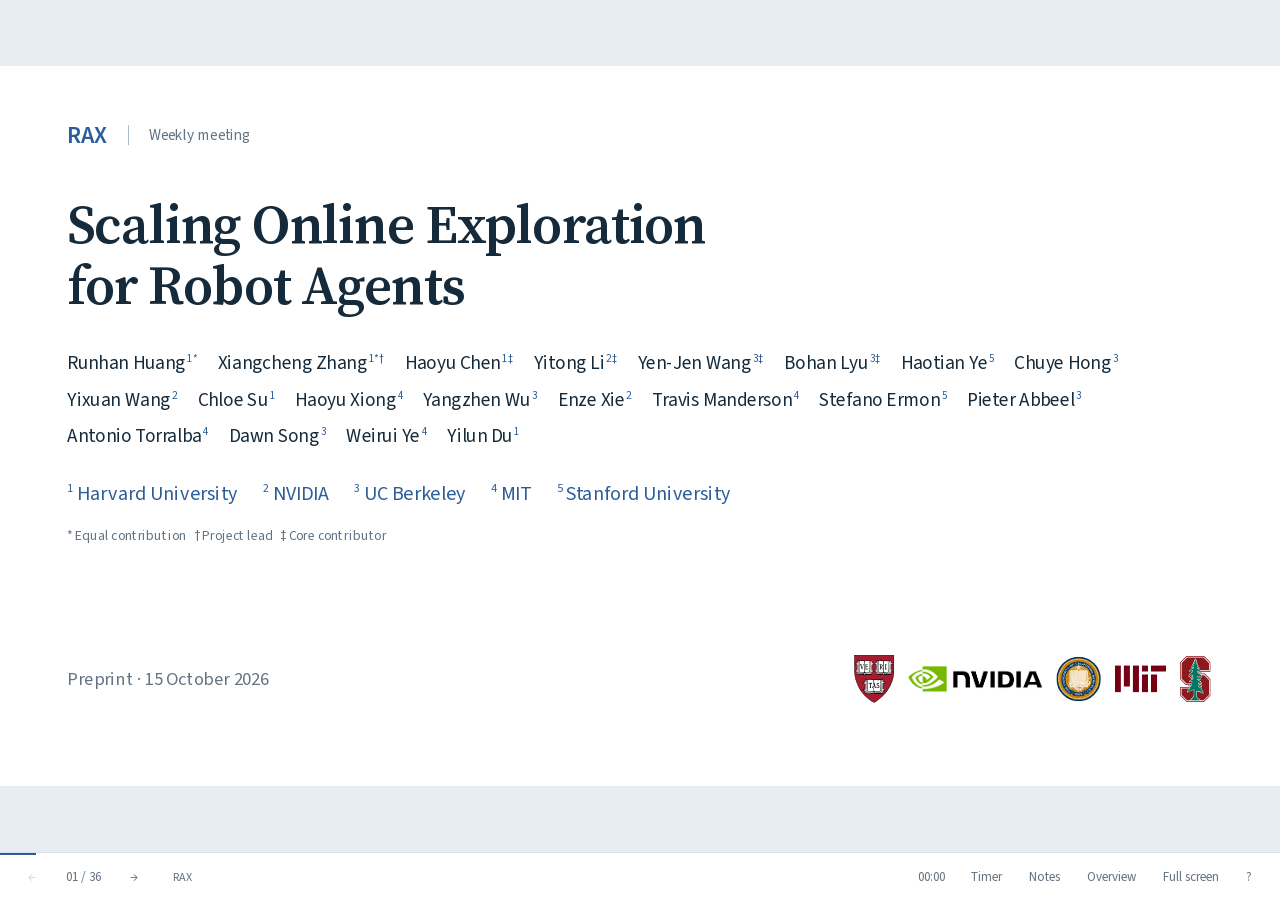
==== index.html @ f45ffd66 "Make the weekly-meeting deck accessible through a shareable URL Publish the verified static presenta" ====
<!doctype html><html lang="en"><head><meta charset="utf-8"><meta name="viewport" content="width=device-width,initial-scale=1"><meta name="description" content="A 30-minute research presentation of Scaling Online Exploration for Robot Agents (RAX), with original paper figures and tables."><title>RAX — Scaling Online Exploration for Robot Agents</title><style>
.result-panels{display:grid;grid-template-columns:1fr 1fr;gap:35px;height:455px;align-items:center}.result-panels img{width:100%;max-height:430px;object-fit:contain}
:root{--ink:#152b3c;--blue:#2c5d98;--muted:#637382;--line:#d9e1e7;--light:#f1f5f8;--paper:#fff;--font:"Inter","Helvetica Neue",Arial,sans-serif}*{box-sizing:border-box}html,body{margin:0;height:100%;width:100%;overflow:hidden}body{font-family:var(--font);background:#e8edf1;color:var(--ink);-webkit-font-smoothing:antialiased}button,input{font:inherit}button{cursor:pointer}button:focus-visible,a:focus-visible,input:focus-visible,img:focus-visible{outline:3px solid #6296c9;outline-offset:4px}[hidden]{display:none!important}a{color:var(--blue)}#deck{position:relative;height:calc(100dvh - 48px);width:100%;overflow:hidden}body.notes-open #deck{width:calc(100% - 420px)}.slide{position:absolute;inset:0;overflow:hidden}.slide-inner{width:1600px;height:900px;background:#fff;padding:54px 76px 57px;overflow:hidden}.slide-header{height:124px;border-bottom:1px solid var(--line)}.section{font-size:16px;letter-spacing:0;text-transform:none;color:var(--blue);margin:0 0 19px;font-weight:650}.slide-header h2{font-size:45px;line-height:1.14;letter-spacing:-1.35px;font-weight:600;margin:0;max-width:1435px}.slide-content{height:621px;padding-top:30px;position:relative}.slide-source{position:absolute;left:76px;right:76px;bottom:26px;display:flex;justify-content:space-between;gap:40px;font-size:14px;color:var(--muted);line-height:1.35}.slide-source a{text-decoration:none;color:inherit}.slide-source a:hover{text-decoration:underline}.notes{display:none}p{font-size:28px;line-height:1.43;margin:0 0 24px;letter-spacing:-.23px}h3{font-size:30px;line-height:1.28;letter-spacing:-.45px;font-weight:600;margin:0 0 22px}strong,b{font-weight:650}.lead{font-size:36px;line-height:1.35;letter-spacing:-.65px;margin-bottom:44px}.large{font-size:32px;line-height:1.5}.micro{font-size:20px;line-height:1.42;color:var(--muted);margin:20px 0 0}.detail{font-size:23px;line-height:1.4;color:var(--muted)}.compact{margin-bottom:29px}.two-columns{display:grid;grid-template-columns:1fr 1fr;gap:80px}.two-columns>div+div{border-left:1px solid var(--line);padding-left:65px}.bullets{list-style:none;padding:0;margin:0}.bullets li{position:relative;padding-left:23px;font-size:27px;line-height:1.4;margin-bottom:19px}.bullets li:before{content:"";position:absolute;left:0;top:15px;width:6px;height:6px;background:var(--blue)}img{max-width:100%;object-fit:contain}img[data-zoom]{cursor:zoom-in}.step-label{display:block;font-size:17px;letter-spacing:0;color:var(--blue);font-weight:650;margin-bottom:23px}.takeaway{font-size:29px;line-height:1.4;border-left:4px solid var(--blue);padding-left:24px;margin-top:28px}.title-slide .slide-inner{padding:66px 84px}.title-slide .slide-header,.title-slide .slide-source{display:none}.title-slide .slide-content{padding:0;height:100%}.title-meta{font-size:32px;font-weight:750;letter-spacing:-1px;color:var(--blue);display:flex;align-items:center;gap:26px}.title-meta span{font-size:15px;font-weight:550;letter-spacing:0;color:var(--muted);padding-left:25px;border-left:1px solid #8fabbf}.title-slide h1{font-size:72px;line-height:1.09;letter-spacing:-2.4px;font-weight:600;margin:54px 0 43px}.all-authors{display:flex;flex-wrap:wrap;column-gap:25px;row-gap:14px;font-size:23px;line-height:1.35;max-width:1432px}.all-authors span{white-space:nowrap}.all-authors sup{font-size:13px;color:var(--blue);margin-left:2px}.affiliations{display:flex;flex-wrap:wrap;gap:15px 32px;font-size:24px;margin-top:39px;color:var(--blue)}.affiliations sup{font-size:15px;margin-right:5px}.contributions{font-size:16px;color:var(--muted);margin-top:25px}.title-rule{height:2px;background:var(--blue);margin-top:42px}.title-bottom{display:flex;justify-content:space-between;align-items:center;margin-top:31px;gap:40px}.title-bottom p{font-size:20px;color:var(--muted);line-height:1.6;margin:0}.title-bottom strong{color:var(--ink)}.title-bottom a{font-size:20px;text-decoration:none}.recipe{display:grid;grid-template-columns:1fr 45px 1fr 45px 1fr;gap:25px;align-items:center;margin-top:53px}.recipe h3{font-size:30px;margin:0}.connector{font-size:43px;color:#90a4b6;font-weight:300;text-align:center}.lower{margin-top:68px;border-top:1px solid var(--line);padding-top:32px}.lower h3{font-size:25px;color:var(--blue);margin-bottom:15px}.lower p{font-size:27px}.deployment{margin-top:30px}.deployment h3{font-size:36px;margin:0 0 31px}.deployment p{font-size:28px}.question-band{margin-top:57px;background:var(--light);padding:28px 34px;font-size:34px;letter-spacing:-.7px;border-left:4px solid var(--blue)}.task-quote{font-size:52px;color:var(--blue);font-weight:500;letter-spacing:-1.3px;margin-bottom:15px}.task-chain{display:grid;grid-template-columns:repeat(4,1fr);gap:35px;margin-top:42px}.task-chain>div{border-top:3px solid #5484b6;padding-top:21px}.task-chain b{font-size:30px}.task-chain p{font-size:26px;margin-top:18px}.small-columns{border-top:1px solid var(--line);padding-top:26px;margin-top:20px}.small-columns p{font-size:24px}.research-question{font-size:55px;line-height:1.2;letter-spacing:-1.5px;margin:5px 0 40px}.three-lines p{display:grid;grid-template-columns:185px 1fr;gap:30px;padding:19px 0;border-bottom:1px solid var(--line);margin:0}.three-lines span{color:var(--blue);font-size:26px}.three-lines strong{font-size:29px;font-weight:550}.bottom-thesis{margin-top:31px;font-size:27px}.setting{display:grid;grid-template-columns:1fr 150px 1fr;gap:40px;align-items:start;margin-top:25px}.setting h3{color:var(--blue);font-size:29px}.setting-middle{align-self:center;text-align:center;color:#7a93aa}.setting-middle span{font-size:15px;letter-spacing:0;line-height:1.6}.setting-middle b{display:block;font-size:65px;font-weight:300;margin-top:18px}.setting .bullets li{font-size:29px;margin-bottom:23px}.setting-eval{margin-top:45px;border-top:1px solid var(--line);padding-top:28px;display:flex;gap:45px}.setting-eval strong{font-size:25px;color:var(--blue);white-space:nowrap}.setting-eval p{font-size:27px}.video-layout{display:grid;grid-template-columns:900px 1fr;gap:49px;align-items:center;height:100%}.video-layout h3{font-size:29px;margin-top:24px;margin-bottom:15px}.video-layout h3:first-child{margin-top:0}.video-layout p{font-size:26px}.video-layout .bullets li{font-size:25px;margin-bottom:15px}.video-layout .micro{font-size:20px}.video{margin:0}.video video{display:block;width:900px;height:506px;background:#13252f;object-fit:contain}.video figcaption{font-size:16px;color:var(--muted);margin-top:13px;line-height:1.4}.print-poster{display:none}.key-result{font-size:34px!important;color:var(--blue);font-weight:550;margin-top:28px}.contribution-grid{display:grid;grid-template-columns:repeat(3,1fr);gap:52px;margin-top:21px}.contribution-grid>div{border-top:3px solid var(--blue);padding-top:28px}.contribution-grid h3{font-size:31px}.contribution-grid p{font-size:28px;line-height:1.45}.related{border-top:1px solid var(--line);margin-top:30px;padding-top:27px}.related p{font-size:24px;margin-bottom:18px}.related b{color:var(--blue);margin-right:18px}.architecture-full{height:471px;display:flex;align-items:center;justify-content:center}.architecture-full img{height:100%;width:100%;object-fit:contain}.architecture-slide .slide-content{padding-top:15px}.three-callouts{display:grid;grid-template-columns:1fr 1fr 1fr;gap:47px;margin-top:23px;padding-top:20px;border-top:1px solid var(--line)}.three-callouts p{font-size:25px;margin:0}.three-callouts b{color:var(--blue)}.provided h3{font-size:29px;color:var(--blue)}.provided .bullets li{font-size:25px;margin-bottom:16px}.interface-strip{height:220px;margin-top:25px;display:flex;align-items:center;justify-content:center}.interface-strip img{height:100%;width:100%;object-fit:contain}.workflow{display:grid;grid-template-columns:repeat(4,1fr);gap:38px;margin-top:18px}.workflow>div{border-top:2px solid var(--blue);padding-top:25px}.workflow span{display:block;font-size:27px;color:var(--blue);margin-bottom:19px}.workflow h3{font-size:35px;line-height:1.23;min-height:86px;margin:0 0 28px}.workflow p{font-size:25px;line-height:1.45;min-height:110px}.workflow-note{margin-top:37px;border-top:1px solid var(--line);padding-top:30px}.workflow-note strong{font-size:30px}.workflow-note p{font-size:26px;color:var(--muted);margin-top:15px}.build-pending{opacity:0;transform:translateY(7px);pointer-events:none}.build-visible{opacity:1;transform:none}[data-build]{transition:opacity .35s ease,transform .35s ease}.figure-text{display:grid;grid-template-columns:890px 1fr;gap:50px;align-items:center;height:100%}.figure-text>div:first-child img{width:100%;max-height:540px}.figure-text h3{font-size:29px;margin:25px 0 18px}.figure-text h3:first-child{margin-top:0}.figure-text .bullets li{font-size:25px;margin-bottom:15px}.figure-text p{font-size:25px}.metric-note{border-top:1px solid var(--line);padding-top:23px;font-size:21px!important;color:var(--muted)}.metric-note strong{font-size:32px;color:var(--blue);display:block;margin-bottom:5px}.constraint-rows>div{display:grid;grid-template-columns:120px 430px 1fr;gap:35px;align-items:center;border-bottom:1px solid var(--line);padding:33px 0}.constraint-rows>div:last-child{border-bottom:0}.constraint-rows span{font-size:18px;color:var(--blue);letter-spacing:0}.constraint-rows h3{font-size:31px;margin:0}.constraint-rows p{font-size:26px;margin:0;line-height:1.5}.program-layout{display:grid;grid-template-columns:690px 1fr;gap:90px;height:100%;align-items:center}.program-original{height:584px;display:flex;align-items:center;justify-content:center}.program-original img{height:100%;width:100%;object-fit:contain}.program-layout h3{font-size:31px}.program-layout .bullets li{font-size:26px}.fallback{border-left:3px solid var(--blue);padding-left:24px;margin-top:28px}.fallback strong{font-size:23px;color:var(--blue)}.fallback p{font-size:27px;margin:12px 0 0}.fallback code{font-size:25px;color:var(--blue)}.program-layout .micro{font-size:20px}.memory-original{height:258px;display:flex;justify-content:center;margin-bottom:43px}.memory-original img{height:100%;width:100%;object-fit:contain}.memory-explanation h3{font-size:28px;color:var(--blue)}.memory-explanation p{font-size:27px}.full-figure{display:flex;align-items:center;justify-content:center;width:100%;height:490px}.full-figure img{width:100%;height:100%;object-fit:contain}.medium{height:467px}.readout{border-top:1px solid var(--line);padding-top:22px;margin-top:21px}.readout p{font-size:28px;margin-bottom:12px;line-height:1.35}.readout .detail{font-size:21px}.eval-steps{display:grid;grid-template-columns:1fr 1fr 1fr;gap:48px;margin-top:33px}.eval-steps>div{border-top:3px solid var(--blue);padding-top:25px}.eval-steps span{font-size:17px;color:var(--blue);letter-spacing:0}.eval-steps h3{font-size:31px;margin-top:23px}.eval-steps p{font-size:26px}.eval-boundary{margin-top:49px;padding-top:30px;border-top:1px solid var(--line)}.eval-boundary p{font-size:25px;margin-bottom:18px}.eval-boundary strong{color:var(--blue)}.task-montage{height:440px;display:flex;align-items:center;justify-content:center}.task-montage img{width:100%;height:100%;object-fit:contain}.benchmark-line{display:grid;grid-template-columns:repeat(5,1fr);gap:25px;margin-top:27px;border-top:1px solid var(--line);padding-top:24px}.benchmark-line p{font-size:20px;line-height:1.5;margin:0}.benchmark-line b{font-size:23px;color:var(--blue)}.results-figure{height:455px}.original-table{height:465px;display:flex;align-items:center;justify-content:center;width:100%}.original-table img{width:100%;height:100%;object-fit:contain}.original-table.short-table{height:430px}.original-table.tall-table{height:490px}.result-slide .slide-content{padding-top:19px}.evidence-reading{border-top:1px solid var(--line);margin-top:20px;padding-top:21px}.evidence-reading p{font-size:27px;line-height:1.34;margin:0 0 12px}.evidence-reading .detail{font-size:20px;color:var(--muted)}.tall-table+.evidence-reading{padding-top:17px;margin-top:17px}.tall-table+.evidence-reading p{font-size:25px}.tall-table+.evidence-reading .detail{font-size:19px}.adaptation-figure{height:485px}.assessment{padding-top:25px}.assessment h3{font-size:29px;color:var(--blue);margin-bottom:30px}.assessment .bullets li{font-size:28px;line-height:1.45;margin-bottom:27px}.cost-note{font-size:24px;margin-top:39px;border-top:1px solid var(--line);padding-top:27px;color:var(--muted)}.closing-main{font-size:51px;line-height:1.25;letter-spacing:-1.4px;margin-top:10px}.closing-points{margin-top:35px}.closing-points p{font-size:31px;margin-bottom:24px}.closing-points b{color:var(--blue);margin-right:15px}.closing-question{border-top:1px solid var(--line);margin-top:41px;padding-top:29px;color:var(--blue);font-size:29px}.appendix-full{height:565px}.sources p{display:grid;grid-template-columns:300px 1fr;gap:45px;border-bottom:1px solid var(--line);padding:24px 0;margin:0;font-size:27px}.sources span{font-size:22px;color:var(--muted)}.sources a{text-decoration:none}.sources+.micro{margin-top:32px}
#controls{position:absolute;bottom:0;left:0;right:0;height:48px;display:flex;align-items:center;gap:7px;padding:0 18px;background:#fff;border-top:1px solid #d9e1e6;z-index:20;font-size:12px;color:var(--muted)}#controls button{border:0;background:transparent;border-radius:3px;color:inherit;font-size:12px;padding:7px 10px;min-height:32px}#controls button:hover,#controls button[aria-pressed=true]{background:#edf2f7;color:var(--blue)}#controls button:disabled{opacity:.3;cursor:default}#counter{font-variant-numeric:tabular-nums;min-width:60px;text-align:center}#section-label{margin-left:18px;font-size:12px}.control-spacer{flex:1}#timer{font-variant-numeric:tabular-nums;min-width:45px;text-align:center;cursor:pointer}.timer-running #timer{color:var(--blue)}#progress-track{position:absolute;left:0;right:0;top:0;height:2px}#progress{height:2px;background:var(--blue);transition:width .2s}#notes-panel{position:absolute;right:0;top:0;bottom:48px;width:420px;overflow:auto;background:#fff;border-left:1px solid var(--line);padding:30px;z-index:15}#notes-panel .panel-label{font-size:12px;text-transform:none;letter-spacing:0;color:var(--muted);margin-bottom:18px}#notes-title{font-size:23px;line-height:1.3;margin:0 0 24px}#notes-content p{font-size:16px;line-height:1.75;letter-spacing:0;margin-bottom:22px}#notes-content .timing{font-size:13px;color:var(--blue);border-bottom:1px solid var(--line);padding-bottom:15px}.overlay{position:fixed;inset:0;z-index:50;background:rgba(15,31,44,.88);backdrop-filter:blur(6px);overflow:auto;padding:5vh 6vw}.overlay-shell{max-width:1100px;background:#fff;padding:32px 40px;margin:auto}.overlay-head{display:flex;align-items:center;justify-content:space-between;gap:30px;margin-bottom:25px}.overlay-head h2{font-size:27px;margin:0}.overlay-head button{font-size:27px;color:var(--muted);border:0;background:transparent}.overview-item{display:grid;grid-template-columns:38px 1fr;gap:3px 10px;text-align:left;padding:17px 9px;border:0;border-bottom:1px solid var(--line);color:var(--ink);background:transparent}.overview-item:hover,.overview-item.current{background:#eef4f8}.overview-number{grid-row:1/3;color:var(--blue);font-size:16px}.overview-title{font-size:16px;line-height:1.3}.overview-section{font-size:11px;color:var(--muted)}#overview-grid{display:grid;grid-template-columns:1fr 1fr;gap:0 24px}#overview-search{width:100%;padding:11px 0;border:0;border-bottom:1px solid #abc0cf;font-size:17px;margin-bottom:20px}.help-table{border-collapse:collapse;width:100%;font-size:16px}.help-table td{padding:12px 0;border-bottom:1px solid var(--line)}.help-table td:first-child{font-weight:600;width:170px}.help-note{font-size:14px;line-height:1.6;color:var(--muted);margin-top:20px}.blackout:after{content:"";position:fixed;inset:0;background:#000;z-index:100;pointer-events:none}.figure-viewer{padding:20px!important;display:flex;flex-direction:column;backdrop-filter:none;background:rgba(12,23,33,.96)}.figure-viewer-header{display:flex;align-items:center;justify-content:space-between;color:white;padding:0 8px 15px;gap:30px}.figure-viewer-header h2{font-size:20px;margin:0;font-weight:500}.figure-viewer-close{background:transparent;color:white;font-size:27px;border:0;min-width:40px;min-height:40px}.figure-viewer-stage{overflow:auto;flex:1;min-height:0;text-align:center;background:#fff}.figure-viewer-stage img{display:block;max-width:none;width:auto;height:auto;min-width:100%;margin:auto;object-fit:contain;cursor:zoom-out}.is-fullscreen #deck{height:100dvh}.is-fullscreen #controls{opacity:0;transform:translateY(38px);transition:opacity .2s,transform .2s}.is-fullscreen #controls:hover,.is-fullscreen #controls:focus-within{opacity:1;transform:none}.is-fullscreen #notes-panel{bottom:0}@media(max-width:800px){#section-label,#timer-toggle{display:none}#controls{padding:0 5px;gap:1px}#controls button{padding:7px}body.notes-open #deck{width:100%;height:calc(60dvh - 24px)}#notes-panel{width:100%;top:calc(60dvh - 24px);border-left:0;border-top:1px solid var(--line)}.overlay{padding:3vh 3vw}.overlay-shell{padding:23px}#overview-grid{grid-template-columns:1fr}.figure-viewer-header h2{font-size:16px}}@media(prefers-reduced-motion:reduce){*{transition:none!important;animation:none!important;scroll-behavior:auto!important}}@media print{@page{size:1600px 900px;margin:0}html,body{height:auto;overflow:visible;background:white;width:1600px}#deck{position:static;width:1600px!important;height:auto!important;overflow:visible}#controls,#notes-panel,.overlay{display:none!important}.slide,.slide[hidden]{display:block!important;position:relative!important;inset:auto!important;width:1600px!important;height:900px!important;overflow:hidden;page-break-after:always;break-after:page}.slide-inner{position:relative!important;left:0!important;top:0!important;transform:none!important;width:1600px!important;height:900px!important;print-color-adjust:exact;-webkit-print-color-adjust:exact}.build-pending{opacity:1!important;transform:none!important}video{display:none!important}.print-poster{display:block;width:900px;height:506px}.blackout:after{display:none}.slide:last-child{break-after:auto;page-break-after:auto}}

.provided-figure{height:390px;display:flex;align-items:center;justify-content:center}.provided-figure img{width:100%;height:100%;object-fit:contain}.provided-reading{margin-top:27px;border-top:1px solid var(--line);padding-top:24px}.provided-reading h3{font-size:25px;color:var(--blue);margin-bottom:12px}.provided-reading p{font-size:25px;line-height:1.4}.planning-layout{display:grid;grid-template-columns:590px 1fr;gap:65px;align-items:center;height:100%}.planning-figure img{height:505px;width:100%;object-fit:contain}.planning-figure .micro{font-size:17px;margin-top:9px}.planning-reasons>div{border-bottom:1px solid var(--line);padding:21px 0}.planning-reasons>div:first-child{padding-top:0}.planning-reasons>div:last-child{border:0}.planning-reasons span,.code-explanation span{font-size:16px;letter-spacing:0;color:var(--blue)}.planning-reasons h3{font-size:29px;margin:10px 0 11px}.planning-reasons p{font-size:25px;margin:0;line-height:1.4}.code-demo{display:grid;grid-template-columns:850px 1fr;gap:65px;height:100%;align-items:center}.code-views{position:relative;height:560px}.code-view{display:none;position:absolute;inset:0;align-items:center;justify-content:center;flex-direction:column}.code-view img{width:100%;max-height:490px;object-fit:contain}.code-view .micro{font-size:18px;margin-top:22px;align-self:flex-start}.code-slide[data-build-stage="0"] .code-view-0,.code-slide[data-build-stage="1"] .code-view-1,.code-slide[data-build-stage="2"] .code-view-2{display:flex;animation:codeFade .3s ease}.code-explanation>div{padding:18px 0;border-bottom:1px solid var(--line)}.code-explanation>div:last-child{border-bottom:0}.code-explanation h3{font-size:28px;line-height:1.25;margin:11px 0}.code-explanation p{font-size:24px;line-height:1.4;margin:0}.suite-label{font-size:16px;letter-spacing:0;font-weight:600;color:var(--blue);margin:0 0 13px}.task-montage{height:370px}.simulation-label{margin:20px 0 0}.benchmark-line{margin-top:14px;padding-top:18px}.original-table{height:500px}.original-table.tall-table{height:515px}.evidence-reading p{font-size:26px}.evidence-reading .detail{font-size:19px}.adaptation-figure{height:450px}.adaptation-figure+.readout p{font-size:27px}.adaptation-figure+.readout .detail{font-size:20px}@keyframes codeFade{from{opacity:.35;transform:translateY(4px)}to{opacity:1;transform:none}}@media print{.code-views .code-view{display:none!important}.code-views .code-view-2{display:flex!important}}

@font-face{font-family:"Source Serif 4";src:url("assets/fonts/SourceSerif4-Regular.woff2") format("woff2");font-weight:400;font-style:normal;font-display:swap}
@font-face{font-family:"Source Serif 4";src:url("assets/fonts/SourceSerif4-Semibold.woff2") format("woff2");font-weight:600;font-style:normal;font-display:swap}
@font-face{font-family:"Source Sans 3";src:url("assets/fonts/SourceSans3-Regular.woff2") format("woff2");font-weight:400;font-style:normal;font-display:swap}
@font-face{font-family:"Source Sans 3";src:url("assets/fonts/SourceSans3-Semibold.woff2") format("woff2");font-weight:600;font-style:normal;font-display:swap}
:root{--font:"Source Sans 3","Helvetica Neue",Arial,sans-serif;--heading:"Source Serif 4",Georgia,serif}
body{font-family:var(--font);font-synthesis:none}p{letter-spacing:0}.slide-header h2{font-family:var(--heading);font-size:43px;font-weight:400;letter-spacing:-.5px;line-height:1.15}.title-slide h1{font-family:var(--heading);font-size:68px;font-weight:600;letter-spacing:-1.45px;line-height:1.12}.section{font-family:var(--font);font-size:19px;font-weight:600;letter-spacing:0;text-transform:none;color:#506a80;margin-bottom:15px}.title-meta{font-family:var(--font);font-size:30px;font-weight:600;letter-spacing:0}.title-meta span{font-size:19px;letter-spacing:0;font-weight:400}.step-label,.suite-label,.eval-steps span,.planning-reasons span,.code-explanation span{font-family:var(--font);font-size:19px;letter-spacing:0;text-transform:none}.all-authors{font-size:24px;column-gap:25px;row-gap:13px}.all-authors sup{font-size:14px}.affiliations{font-size:25px}.contributions{font-size:17px}.title-bottom p,.title-bottom a{font-size:21px}h3{font-weight:600;letter-spacing:0}.lead,.large,.takeaway,.visual-thesis{letter-spacing:0}.scene-triptych,.clip-triptych{display:grid;grid-template-columns:repeat(3,minmax(0,1fr));gap:28px}.scene{margin:0}.scene>img{width:100%;height:261px;object-fit:contain;background:#f2f4f5}.scene figcaption{margin-top:15px;line-height:1.35}.scene figcaption strong{font-size:27px;display:block;font-weight:600}.scene figcaption span{font-size:21px;color:var(--muted);display:block;margin-top:4px}.deployment-reading{display:grid;grid-template-columns:1fr 1fr;gap:70px;margin-top:36px;padding-top:24px;border-top:1px solid var(--line)}.deployment-reading h3{font-size:27px;margin:0 0 11px;color:var(--blue)}.deployment-reading p{font-size:26px;line-height:1.4;margin:0}.visual-thesis{font-size:28px;color:var(--blue);margin:27px 0 0}.small-clip{margin:0}.small-clip h3{font-family:var(--font);font-size:27px;line-height:1.25;margin:0 0 13px;font-weight:600}.small-clip video{width:100%;aspect-ratio:16/9;display:block;object-fit:contain;background:#172b38;max-width:640px}.small-clip figcaption{font-family:var(--font);font-size:21px;line-height:1.35;color:var(--muted);margin-top:13px}.task-intro{display:grid;grid-template-columns:.85fr 1.15fr;gap:65px;margin-bottom:34px}.task-intro p{font-size:30px;line-height:1.4;margin:0}.task-intro strong{color:var(--blue)}.media-disclosure{font-family:var(--font);font-size:18px;line-height:1.4;color:var(--muted);margin:24px 0 0}.clip-pair{display:grid;grid-template-columns:620px 620px;gap:70px;justify-content:center}.clip-pair .small-clip h3{font-size:29px}.clip-pair .small-clip figcaption{font-size:22px}.experiment-axis{display:grid;grid-template-columns:1fr 1fr 1fr;gap:45px;margin-top:31px;border-top:1px solid var(--line);padding-top:22px}.experiment-axis p{font-size:25px;margin:0;display:flex;gap:17px;align-items:baseline}.experiment-axis span{color:var(--blue)}.experiment-axis strong{font-weight:600}.learning-visual-slide .media-disclosure{margin-top:23px}.contribution-montage{height:370px;display:flex;justify-content:center;align-items:center}.contribution-montage img{height:100%;width:100%;object-fit:contain}.contribution-reading{display:grid;grid-template-columns:1fr 1fr 1fr;gap:50px;margin-top:29px;padding-top:24px;border-top:1px solid var(--line)}.contribution-reading h3{font-size:28px;color:var(--blue);margin-bottom:13px}.contribution-reading p{font-size:27px;line-height:1.4;margin:0}.development-steps{display:grid;grid-template-columns:repeat(4,minmax(0,1fr));gap:35px}.development-steps>div{border-top:2px solid var(--blue);padding-top:15px}.development-steps span{font-size:21px;color:var(--blue)}.development-steps h3{font-size:27px;line-height:1.25;margin:8px 0 10px}.development-steps p{font-size:23px;line-height:1.35;margin:0;min-height:62px}.development-videos{display:grid;grid-template-columns:530px 530px;justify-content:center;gap:95px;margin-top:25px}.development-videos .small-clip h3{font-size:25px;margin-bottom:10px}.development-videos .small-clip figcaption{font-size:20px;margin-top:9px}.development-videos+.media-disclosure{margin-top:15px;text-align:center}.embodiment-clips .small-clip h3{font-size:28px}.embodiment-clips .small-clip figcaption{font-size:22px}.embodiment-visual-slide .simulation-label{margin-top:32px}.embodiment-visual-slide .benchmark-line{margin-top:14px;padding-top:21px}.benchmark-line p{font-size:22px}.benchmark-line b{font-size:25px}.embodiment-visual-slide .media-disclosure{font-size:18px;margin-top:30px}#notes-panel .panel-label{font-size:16px;text-transform:none;letter-spacing:0}#notes-content p{font-size:17px}#controls{font-size:13px}#controls button{font-size:13px}@media print{.small-clip .print-poster{width:100%;height:auto;aspect-ratio:16/9;object-fit:contain}}

.slide-header h2{font-weight:600}.slide-source{display:none!important}.slide-content{height:650px}.publication-date{font-size:23px;color:var(--muted);margin-top:30px}.title-slide .title-rule{margin-top:42px}.benchmark-triptych{display:grid;grid-template-columns:repeat(3,1fr);gap:30px}.benchmark-demo{margin:0}.benchmark-demo h3{font-size:25px;line-height:1.25;margin:0 0 12px}.benchmark-demo video{display:block;width:100%;aspect-ratio:16/9;background:#172a35;object-fit:contain}.benchmark-demo figcaption{font-size:19px;color:var(--muted);line-height:1.35;margin-top:12px}.benchmark-triptych .benchmark-demo video{height:270px}.benchmark-facts{display:grid;grid-template-columns:repeat(3,1fr);gap:43px;border-top:1px solid var(--line);margin-top:28px;padding-top:22px}.benchmark-facts h3{font-size:25px;color:var(--blue);margin:0 0 13px}.benchmark-facts p{font-size:24px;line-height:1.36;margin:0}.benchmark-note{font-size:19px;color:var(--muted);line-height:1.4;margin-top:25px}.benchmark-goal-strip{height:238px;display:flex;align-items:center;justify-content:center}.benchmark-goal-strip img{width:100%;height:100%;object-fit:contain}.behavior-setup{display:grid;grid-template-columns:repeat(3,1fr);gap:42px;margin-top:30px}.behavior-setup h3{font-size:26px;line-height:1.2;color:var(--blue);margin-bottom:15px}.behavior-setup p{font-size:25px}.protocol-note{border-top:1px solid var(--line);margin-top:22px;padding-top:22px;display:grid;grid-template-columns:350px 1fr;gap:30px}.protocol-note strong{font-size:25px}.protocol-note p{font-size:24px;line-height:1.4;margin:0}.humanoid-task-strip{display:grid;grid-template-columns:repeat(3,1fr);gap:28px}.humanoid-task-strip figure{margin:0}.humanoid-task-strip img{width:100%;height:247px;object-fit:contain;background:#f6f7f8}.humanoid-task-strip figcaption{font-size:26px;font-weight:600;margin-top:13px}.dex-task-figure{height:265px;display:flex;align-items:center;justify-content:center}.dex-task-figure img{height:100%;width:100%;object-fit:contain}.benchmark-goal{font-size:28px;line-height:1.35;margin:23px 0}.libero-profile{display:grid;grid-template-columns:850px 1fr;gap:55px;align-items:center}.libero-profile img{width:100%;height:300px;object-fit:contain}.libero-profile h3{font-size:25px;color:var(--blue);margin:0 0 9px}.libero-profile p{font-size:25px;margin-bottom:19px;line-height:1.35}.libero-profile .benchmark-goal{font-size:27px;text-align:center;margin:13px 0 0}.libero-profile+.benchmark-facts{margin-top:23px}.result-with-demo{display:grid;grid-template-columns:1020px 1fr;gap:30px;height:480px;align-items:center}.result-table-large{height:100%;display:flex;flex-direction:column;align-items:center;justify-content:center}.result-table-large img{height:auto;max-height:450px;width:100%;object-fit:contain}.table-metric{font-size:18px;color:var(--muted);margin:12px 0 0;text-align:center}.result-demo-side .benchmark-demo h3{font-size:25px}.result-demo-side .benchmark-demo figcaption{font-size:19px}.result-still img{width:100%;max-height:285px;object-fit:contain}.result-still h3{font-size:25px;color:var(--blue);margin:21px 0 10px}.result-still p{font-size:24px}.finding-reading{border-top:1px solid var(--line);margin-top:22px;padding-top:22px}.finding-reading h3{font-size:28px;line-height:1.28;letter-spacing:0;margin:0 0 14px;font-weight:600}.finding-reading p{font-size:23px;line-height:1.38;color:var(--muted);margin:0}.finding-figure{height:465px;display:flex;align-items:center;justify-content:center}.finding-figure img{width:100%;height:100%;object-fit:contain}.inference-table{height:430px}.architecture-detail-full{height:590px}.two-safety-panels{height:450px;display:grid;grid-template-columns:1fr 1fr;gap:48px;align-items:center}.two-safety-panels img{width:100%;max-height:440px;object-fit:contain}.mobile-flow{height:300px;display:flex;align-items:center;justify-content:center}.mobile-flow img{width:100%;height:100%;object-fit:contain}.mobile-scene{height:242px;margin-top:18px;display:flex;align-items:center;justify-content:center}.mobile-scene img{width:100%;height:100%;object-fit:contain}.mobile-finding{font-size:26px;margin:23px 0 0}.key-findings{display:grid;grid-template-columns:1fr 1fr;gap:40px 75px;padding-top:20px}.key-findings>div{border-top:2px solid var(--blue);padding-top:24px}.key-findings h3{font-size:31px;color:var(--blue);margin-bottom:18px}.key-findings p{font-size:29px;line-height:1.42}.finding-summary{font-size:31px;margin-top:25px}.related-work-rows>div{display:grid;grid-template-columns:360px 1fr;gap:45px;border-bottom:1px solid var(--line);padding:28px 0}.related-work-rows h3{font-size:27px;margin:0;color:var(--blue)}.related-work-rows p{font-size:27px;margin:0}.audit-contracts>div{border-bottom:1px solid var(--line);padding:23px 0}.audit-contracts h3{font-size:29px;color:var(--blue);margin:0 0 12px}.audit-contracts p{font-size:27px;margin:0}.tall-process{height:480px}.evidence-switch{position:relative;height:100%}.switch-view{position:absolute;inset:0;display:none}.switch-slide[data-build-stage="0"] .switch-0,.switch-slide[data-build-stage="1"] .switch-1{display:block}.interactive-wrap{height:570px;width:100%;position:relative;background:#fff}.interactive-wrap iframe{border:0;width:100%;height:100%;display:block;background:#fff}.interactive-wrap .print-only{display:none}.model-demo-layout{display:grid;grid-template-columns:980px 1fr;gap:38px;align-items:center;height:100%}.fryer-animation{height:540px}.model-reading h3{font-size:25px;color:var(--blue);margin:20px 0 13px}.model-reading h3:first-child{margin-top:0}.model-reading p,.model-reading .bullets li{font-size:25px;line-height:1.4}.model-reading .bullets li{padding-left:20px;margin-bottom:13px}.model-reading .bullets li:before{top:14px}.note-source-detail{font-size:13px!important;color:var(--muted)}@media print{.slide-source{display:none!important}.benchmark-demo .print-poster{width:100%;height:auto}.interactive-wrap iframe{display:none!important}.interactive-wrap .print-only{display:block;width:100%;height:100%;object-fit:contain}.evidence-switch .switch-view{display:none!important}.evidence-switch .switch-1{display:block!important}}

.switch-slide[data-build-stage="2"] .switch-2{display:block}.execution-zoom{position:relative;overflow:hidden;width:1150px;height:520px;margin:0 auto}.execution-zoom img{position:absolute;max-width:none;width:2300px;height:auto;top:-86px;object-fit:initial}.execution-first img{left:0}.execution-last img{left:-1150px}.execution-zoom+.finding-reading{margin-top:17px;padding-top:19px}.execution-zoom+.finding-reading h3{font-size:27px;margin-bottom:10px}.execution-zoom+.finding-reading p{font-size:22px}@media print{.triple-switch .switch-1{display:none!important}.triple-switch .switch-2{display:block!important}}

.title-slide .cover-footer{position:absolute;left:0;right:0;bottom:36px;display:flex;justify-content:space-between;align-items:center;height:64px}
.title-slide .cover-footer .publication-date{margin:0}
.title-slide .institution-logos{display:block;width:450px;height:64px;object-fit:contain}
.related-position-grid{display:grid;grid-template-columns:repeat(3,minmax(0,1fr));gap:45px;padding-top:20px}
.related-position-grid>div{border-top:2px solid var(--blue);padding-top:23px;min-height:280px}
.related-position-grid h3{font-size:29px;line-height:1.3;min-height:76px;margin:0 0 18px}
.related-position-grid p{font-size:26px;line-height:1.4;margin:0 0 22px}
.related-position-grid .related-examples{font-size:23px;color:var(--blue);line-height:1.4;margin:0}
.related-position-grid .related-scope{font-size:18px;color:var(--muted);margin:13px 0 0}
.related-rax-focus{border-top:1px solid var(--line);margin-top:28px;padding-top:26px}
.related-rax-focus h3{font-size:28px;color:var(--blue);margin:0 0 13px}
.related-rax-focus p{font-size:31px;line-height:1.35;margin:0 0 17px}
.related-rax-focus .related-evidence{font-size:24px;color:var(--muted);margin:0}
.related-position-note{font-size:21px;color:var(--muted);margin-top:29px}
.flow-question-lead{font-size:34px;line-height:1.35;margin:15px 0 45px;max-width:1180px}
.flow-axis-grid{display:grid;grid-template-columns:repeat(3,minmax(0,1fr));gap:44px}
.flow-axis-grid>div{border-top:2px solid var(--blue);padding:24px 0 20px}
.flow-axis-grid .flow-axis-label{font-size:22px;color:var(--blue);margin:0 0 17px}
.flow-axis-grid h3{font-size:32px;line-height:1.25;margin:0 0 17px}
.flow-axis-grid p{font-size:27px;line-height:1.4;margin:0}
.flow-evaluation-question{display:grid;grid-template-columns:70px 1fr;gap:15px;align-items:center;border-top:1px solid var(--line);margin-top:37px;padding-top:30px}
.flow-evaluation-question>span{font-size:48px;line-height:1;color:var(--blue)}
.flow-evaluation-question h3{font-size:25px;color:var(--blue);margin:0 0 11px}
.flow-evaluation-question p{font-size:31px;line-height:1.35;margin:0}
.flow-question-foot{font-size:22px;color:var(--muted);margin-top:29px}
.flow-overview-lead{font-size:33px;margin:18px 0 40px}
.flow-benchmark-map{display:grid;grid-template-columns:repeat(5,minmax(0,1fr));gap:27px}
.flow-benchmark-map>div{border-top:2px solid var(--blue);padding-top:23px}
.flow-benchmark-map span{font-size:25px;font-weight:600;line-height:1.25;color:var(--blue);display:block;min-height:62px}
.flow-benchmark-map h3{font-size:28px;line-height:1.25;margin:14px 0 22px;min-height:105px}
.flow-benchmark-map p{font-size:22px;line-height:1.35;margin:0;color:var(--muted)}
.flow-overview-reading{border-top:1px solid var(--line);margin-top:42px;padding-top:26px;display:grid;grid-template-columns:235px 1fr;gap:30px;align-items:start}
.flow-overview-reading h3{font-size:27px;color:var(--blue);margin:0}
.flow-overview-reading p{font-size:28px;line-height:1.35;margin:0}
.flow-overview-note{font-size:21px;color:var(--muted);margin:29px 0 0}
.flow-protocol{padding-top:20px}
.behavior-mapping-build .full-figure{height:470px}
.behavior-mapping-build .readout{margin-top:24px}
.behavior-mapping-build .readout p{font-size:29px;line-height:1.4}
.dex-flow-slide .switch-1{padding-top:10px}
.hanoi-flow-reading{border-top:1px solid var(--line);margin-top:22px;padding-top:20px}
.hanoi-flow-reading h3{font-size:28px;margin:0 0 10px}
.hanoi-flow-reading p{font-size:21px;color:var(--muted);line-height:1.35;margin:0}
#notes-content .optional-note{border-top:1px solid var(--line);margin-top:22px;padding-top:14px}
#notes-content .optional-note summary{font-size:16px;color:var(--blue);font-weight:600;cursor:pointer;margin-bottom:14px}
#notes-content .speaking-cue p{font-size:18px;line-height:1.5}
</style></head><body><main id="deck"><section class="slide title-slide" data-title="Scaling Online Exploration for Robot Agents" data-section="RAX" data-minutes="0.33333"  aria-label="Scaling Online Exploration for Robot Agents"><div class="slide-inner"><header class="slide-header"><p class="section">RAX</p><h2>Scaling Online Exploration for Robot Agents</h2></header><div class="slide-content"><div class="title-meta">RAX <span>Weekly meeting</span></div><h1>Scaling Online Exploration<br>for Robot Agents</h1><div class="all-authors"><span>Runhan Huang<sup>1*</sup></span> <span>Xiangcheng Zhang<sup>1*†</sup></span> <span>Haoyu Chen<sup>1‡</sup></span> <span>Yitong Li<sup>2‡</sup></span> <span>Yen-Jen Wang<sup>3‡</sup></span> <span>Bohan Lyu<sup>3‡</sup></span> <span>Haotian Ye<sup>5</sup></span> <span>Chuye Hong<sup>3</sup></span> <span>Yixuan Wang<sup>2</sup></span> <span>Chloe Su<sup>1</sup></span> <span>Haoyu Xiong<sup>4</sup></span> <span>Yangzhen Wu<sup>3</sup></span> <span>Enze Xie<sup>2</sup></span> <span>Travis Manderson<sup>4</sup></span> <span>Stefano Ermon<sup>5</sup></span> <span>Pieter Abbeel<sup>3</sup></span> <span>Antonio Torralba<sup>4</sup></span> <span>Dawn Song<sup>3</sup></span> <span>Weirui Ye<sup>4</sup></span> <span>Yilun Du<sup>1</sup></span></div><div class="affiliations"><span><sup>1</sup>Harvard University</span><span><sup>2</sup>NVIDIA</span><span><sup>3</sup>UC Berkeley</span><span><sup>4</sup>MIT</span><span><sup>5</sup>Stanford University</span></div><p class="contributions">* Equal contribution &nbsp; † Project lead &nbsp; ‡ Core contributor</p><div class="cover-footer"><p class="publication-date">Preprint · 15 October 2026</p><img class="institution-logos" src="assets/paper/institution-logos.svg" alt="Harvard University, NVIDIA, UC Berkeley, MIT, and Stanford University"></div></div><footer class="slide-source"><a href="https://arxiv.org/html/2610.22496v1" target="_blank" rel="noopener">Title page; official project author list</a><span>RAX · Huang et al., 2026</span></footer><aside class="notes"><p class="timing">00:00–00:20 · 20 seconds</p><div class="speaking-cue"><p>Today I will present RAX: a robot agent that turns online experience into executable programs. The central question is whether more exploration can improve robot capability while the underlying model stays fixed.</p></div><details class="optional-note"><summary>Additional detail</summary><p>This presentation is about RAX, Robot Agent eXploration, by Runhan Huang, Xiangcheng Zhang, and collaborators at Harvard, NVIDIA, UC Berkeley, MIT, and Stanford.</p><p>I will build the argument in the same order as the paper: the current scaling recipe in robot learning, the problem that remains at deployment, the online exploration setting, and the mechanisms that turn experience into reusable programs. Then we will examine the original experimental tables and several real-robot cases.</p><p class="note-source-detail">Title page; official project author list</p></details><p><a href="https://arxiv.org/html/2610.22496v1" target="_blank">Original paper source</a> · <a href="https://robot-agent-exploration.com/" target="_blank">Project</a></p></aside></div></section><section class="slide " data-title="Background: the current scaling recipe" data-section="Background and problem" data-minutes="0.75000"  aria-label="Background: the current scaling recipe"><div class="slide-inner"><header class="slide-header"><p class="section">Background and problem</p><h2>Background: the current scaling recipe</h2></header><div class="slide-content"><p class="lead">Robot learning has advanced by scaling demonstrations and model capacity.</p><div class="recipe"><div><span class="step-label">Pretrained prior</span><h3>Vision-language models<br>Video generation models</h3></div><span class="connector">+</span><div><span class="step-label">Robot experience</span><h3>Large teleoperation<br>corpora</h3></div><span class="connector">→</span><div><span class="step-label">Learned policy</span><h3>VLA / world-action<br>models</h3></div></div><div class="two-columns lower"><div><h3>What this buys</h3><p>Broad visual and semantic priors,<br>combined with robot action data.</p></div><div><h3>What is being scaled</h3><p>The training dataset and the model<br>that imitates its behavior.</p></div></div></div><footer class="slide-source"><a href="https://arxiv.org/html/2610.22496v1#S1" target="_blank" rel="noopener">§1 Introduction; §2 Scaling Robot Learning</a><span>RAX · Huang et al., 2026</span></footer><aside class="notes"><p class="timing">00:20–01:05 · 45 seconds</p><div class="speaking-cue"><p>Modern robot learning scales pretrained models and robot demonstrations. This gives broad semantic priors and useful action behavior. But this recipe primarily scales what happens before deployment. The paper asks what additional capability can come from the experience a robot collects after deployment.</p></div><details class="optional-note"><summary>Additional detail</summary><p>The paper begins with the successful scaling recipe in modern robotics. Vision-language-action models adapt pretrained vision-language models to robot actions. World-action models bring video and dynamics modeling into this recipe. Both benefit from large amounts of robot demonstration data and substantial model capacity.</p><p>This is valuable progress: semantic priors from pretraining can be combined with embodiment-specific action experience. The question is what happens after this training stage, when we put the robot in a setting that the demonstration corpus does not adequately cover.</p><p>The authors motivate RAX as an additional scaling axis. They want to study experience acquired by the deployed agent itself. This framing is broader than simply replacing one policy architecture with another.</p><p class="note-source-detail">§1 Introduction; §2 Scaling Robot Learning</p></details><p><a href="https://arxiv.org/html/2610.22496v1#S1" target="_blank">Original paper source</a> · <a href="https://robot-agent-exploration.com/" target="_blank">Project</a></p></aside></div></section><section class="slide " data-title="New embodiments and tasks still need adaptation" data-section="Background and problem" data-minutes="0.66667"  aria-label="New embodiments and tasks still need adaptation"><div class="slide-inner"><header class="slide-header"><p class="section">Background and problem</p><h2>New embodiments and tasks still need adaptation</h2></header><div class="slide-content"><div class="scene-triptych"><figure class="scene"><img src="assets/expanded/humanoid-walking.jpg" alt="Unitree G1" class="" data-zoom data-zoom-title="Unitree G1" tabindex="0" role="button" ><figcaption><strong>Unitree G1</strong><span>Simulation · whole-body motion</span></figcaption></figure><figure class="scene"><img src="assets/expanded/hanoi-failed-pinch.jpg" alt="Bimanual Allegro hands" class="" data-zoom data-zoom-title="Bimanual Allegro hands" tabindex="0" role="button" ><figcaption><strong>Bimanual Allegro hands</strong><span>Simulation · dexterous manipulation</span></figcaption></figure><figure class="scene"><img src="assets/expanded/rby1-embodiment.jpg" alt="Rainbow RB-Y1" class="" data-zoom data-zoom-title="Rainbow RB-Y1" tabindex="0" role="button" ><figcaption><strong>Rainbow RB-Y1</strong><span>Real robot · mobile manipulation</span></figcaption></figure></div><div class="deployment-reading"><div><h3>A new embodiment</h3><p>Different cameras, kinematics,<br>hands, and control interfaces.</p></div><div><h3>A new task or scene</h3><p>Different geometry, appearances,<br>and compositions of familiar skills.</p></div></div><p class="visual-thesis">How can the robot acquire the task knowledge missing from its demonstrations?</p></div><footer class="slide-source"><a href="https://arxiv.org/html/2610.22496v1#S1" target="_blank" rel="noopener">§1, paragraphs 1–2; §2 Scaling Robot Learning</a><span>RAX · Huang et al., 2026</span></footer><aside class="notes"><p class="timing">01:05–01:45 · 40 seconds</p><div class="speaking-cue"><p>Two gaps remain: a new robot has different sensors and controls, and a new task introduces geometry or skill combinations not covered by demonstrations. The authors propose an explicit process for acquiring that missing task knowledge through interaction.</p></div><details class="optional-note"><summary>Additional detail</summary><p>There are two deployment gaps in the introduction. The first is an embodiment gap. A new robot has different sensors, kinematics, grippers, and control interfaces. Even a generalist policy often needs demonstrations from that robot before it can be adapted.</p><p>The second is a task and environment gap. A robot may recognize the objects and know individual actions, yet still face a new arrangement or a new combination of skills. A static demonstration dataset does not explicitly provide an ongoing process for discovering a new strategy at deployment.</p><p>This is the authors' motivation, rather than a proof that every imitation-learning system cannot adapt. Their proposed answer is to let the robot collect and organize the experience it needs for the current task.</p><p class="note-source-detail">§1, paragraphs 1–2; §2 Scaling Robot Learning</p></details><p><a href="https://arxiv.org/html/2610.22496v1#S1" target="_blank">Original paper source</a> · <a href="https://robot-agent-exploration.com/" target="_blank">Project</a></p></aside></div></section><section class="slide visual-task-slide" data-title="A concrete task: put six books into a box" data-section="Background and problem" data-minutes="1.00000"  aria-label="A concrete task: put six books into a box"><div class="slide-inner"><header class="slide-header"><p class="section">Background and problem</p><h2>A concrete task: put six books into a box</h2></header><div class="slide-content"><div class="task-intro"><p>Six books in four bookcases.<br>One box on the living-room floor.</p><p><strong>Goal:</strong> every book is inside the box.<br>Perception, navigation, and grasping must work together.</p></div><div class="clip-triptych"><figure class="small-clip"><h3>Find the books</h3><video controls playsinline muted loop preload="metadata" data-autoplay="true" poster="assets/expanded/boxing-perception.jpg" aria-label="Find the books"><source src="assets/expanded/boxing-perception.mp4" type="video/mp4"></video><img src="assets/expanded/boxing-perception.jpg" alt="Find the books" class="print-poster" ><figcaption>Estimate objects and scene geometry.</figcaption></figure><figure class="small-clip"><h3>Grasp a book</h3><video controls playsinline muted loop preload="metadata" data-autoplay="true" poster="assets/expanded/boxing-grasp.jpg" aria-label="Grasp a book"><source src="assets/expanded/boxing-grasp.mp4" type="video/mp4"></video><img src="assets/expanded/boxing-grasp.jpg" alt="Grasp a book" class="print-poster" ><figcaption>Check the hold before moving.</figcaption></figure><figure class="small-clip"><h3>Place it in the box</h3><video controls playsinline muted loop preload="metadata" data-autoplay="true" poster="assets/expanded/boxing-release.jpg" aria-label="Place it in the box"><source src="assets/expanded/boxing-release.mp4" type="video/mp4"></video><img src="assets/expanded/boxing-release.jpg" alt="Place it in the box" class="print-poster" ><figcaption>Verify progress toward the full goal.</figcaption></figure></div><p class="media-disclosure">Illustrated replay: 3 of 6 books packed. The complete goal requires all six. Accelerated playback.</p></div><footer class="slide-source"><a href="https://arxiv.org/html/2610.22496v1#S5.F6" target="_blank" rel="noopener">§1 motivation; §5.2.2; Fig. 6; official boxing-books replay</a><span>RAX · Huang et al., 2026</span></footer><aside class="notes"><p class="timing">01:45–02:45 · 60 seconds</p><div class="speaking-cue"><p>Consider the household instruction: put all six books into one box. It requires perception, navigation, grasping, and progress tracking. The clips show a submitted program finding, grasping, and placing books. This particular replay packs three of six, so it illustrates partial progress. The important point is that a familiar grasp alone does not specify the complete task solution.</p></div><details class="optional-note"><summary>Additional detail</summary><p>The introduction motivates online adaptation with loading a car in an unfamiliar house. Here is a concrete evaluated household task from the paper that makes the same difficulty visible: move six books from four bookcases into a box on the living-room floor.</p><p>The three short official clips show perception, grasping, and placement from the submitted program. They are a qualitative test replay, not the learning process itself. To complete the instruction, the robot must identify the objects, navigate between them, verify each grasp, and track which books are already packed.</p><p>A familiar grasping skill alone is insufficient. Each action changes the state needed by later actions, and the scene geometry must be measured. This is the kind of task-specific knowledge RAX tries to acquire through online experience.</p><p>The illustrated public test instance 305 packs three of six books, a Q-score of 0.5. It illustrates partial progress toward the six-book goal, not a complete success.</p><p class="note-source-detail">§1 motivation; §5.2.2; Fig. 6; official boxing-books replay</p></details><p><a href="https://arxiv.org/html/2610.22496v1#S5.F6" target="_blank">Original paper source</a> · <a href="https://robot-agent-exploration.com/" target="_blank">Project</a></p></aside></div></section><section class="slide " data-title="Task, interface, exploration budget, and output" data-section="Background and problem" data-minutes="1.00000"  aria-label="Task, interface, exploration budget, and output"><div class="slide-inner"><header class="slide-header"><p class="section">Background and problem</p><h2>Task, interface, exploration budget, and output</h2></header><div class="slide-content"><div class="setting"><div class="setting-input"><h3>The agent receives</h3><ul class="bullets"><li>A natural-language task and goal information</li><li>Perception and robot-control APIs</li><li>A budget of exploration episodes</li></ul><p class="micro">Goal images / demonstrations vary by benchmark.</p></div><div class="setting-middle"><span>Online<br>interaction</span><b>→</b></div><div class="setting-output"><h3>The agent produces</h3><p class="large">An executable program that<br>perceives, plans, acts,<br>and checks outcomes.</p><p class="micro">Plus notes and reusable skill artifacts.</p></div></div><div class="setting-eval"><strong>Evaluation target</strong><p>Run the submitted solution on new scenes under the benchmark's execution protocol.</p></div></div><footer class="slide-source"><a href="https://arxiv.org/html/2610.22496v1#S1" target="_blank" rel="noopener">§1; §10.1–10.2</a><span>RAX · Huang et al., 2026</span></footer><aside class="notes"><p class="timing">02:45–03:45 · 60 seconds</p><div class="speaking-cue"><p>The agent receives a task, a robot interface, and an episode budget. Goal images or demonstrations depend on the benchmark. It produces an executable program plus notes and skill artifacts. The program measures the current scene and decides how to act. Most benchmarks evaluate that program alone; BEHAVIOR has a different execution contract that we will make explicit later. Now we will follow one air-fryer task through the method.</p></div><details class="optional-note"><summary>Additional detail</summary><p>Before looking at the architecture, it helps to make the problem setting explicit. The agent receives a task description, access to the robot's perception and control APIs, and an episode budget. Some benchmarks also provide completed-task images or demonstrations. We will distinguish those conditions in the experimental tables.</p><p>An exploration episode can involve direct tool use, scripts, or an isolated program rehearsal. The main output is an executable robot program, not a fine-tuned neural policy. It can contain geometry estimation, feedback control logic, and outcome checks.</p><p>The paper evaluates this submitted solution on new scenes. Most benchmarks run the program alone. BEHAVIOR-1K uses an agent in the loop for most tasks, which is an important protocol distinction to keep for the results section.</p><p class="note-source-detail">§1; §10.1–10.2</p></details><p><a href="https://arxiv.org/html/2610.22496v1#S1" target="_blank">Original paper source</a> · <a href="https://robot-agent-exploration.com/" target="_blank">Project</a></p></aside></div></section><section class="slide related-position-slide" data-title="Where RAX fits among agentic robot systems" data-section="Related work" data-minutes="0.75000"  aria-label="Where RAX fits among agentic robot systems"><div class="slide-inner"><header class="slide-header"><p class="section">Related work</p><h2>Where RAX fits among agentic robot systems</h2></header><div class="slide-content"><div class="related-position-grid">
<div><h3>Instructions → robot control</h3><p>Executable programs, situated plans,<br>and 3D value maps.</p><p class="related-examples">Code as Policies · ProgPrompt<br>VoxPoser</p></div>
<div><h3>Learning through interaction</h3><p>Experience improves policies,<br>programs, and task strategies.</p><p class="related-examples">ENPIRE · FAEA<br>Encore · Baton</p></div>
<div><h3>Experience → memory</h3><p>Code skills and textual lessons<br>persist across attempts.</p><p class="related-examples">Voyager · Reflexion · ExpeL</p><p class="related-scope">Game skills and language-agent memory</p></div>
</div><div class="related-rax-focus"><h3>RAX's focus</h3><p>Repeated online program development across diverse robot embodiments.</p><p class="related-evidence">Exploration-scaling experiments · Depth ablations · Skill-reuse case studies</p></div>
<p class="related-position-note">These ingredients have precedents; RAX studies their combination and scaling.</p></div><footer class="slide-source"><a href="https://arxiv.org/html/2610.22496v1#S2" target="_blank" rel="noopener">§2 Related Work</a><span>RAX · Huang et al., 2026</span></footer><aside class="notes"><p class="timing">03:45–04:30 · 45 seconds</p><div class="speaking-cue"><p>RAX connects three existing research threads. Language models already generate robot programs, plans, and spatial representations. More recent agents already improve behavior through interaction. Other language agents retain experience as code skills or textual lessons.</p><p>RAX builds on these ingredients. Its emphasis is repeated program development across diverse robot embodiments, with exploration-scaling experiments, depth ablations, and skill-reuse cases. We will now follow the air-fryer example to see how these ingredients work together.</p></div><details class="optional-note"><summary>Additional detail</summary><p>This is the positioning given in the paper's Related Work, rather than an independent exhaustive novelty comparison. VoxPoser produces 3D value maps, so the first column includes representations beyond code. ENPIRE includes neural policy training; Baton includes subtask exploration and memory. Voyager studies game skills, while Reflexion and ExpeL retain language-agent lessons; the memory column is not exclusively physical robotics.</p><p>This is the positioning given by the paper, not an independent exhaustive novelty comparison. RAX combines these directions and studies them across its interfaces and benchmarks.</p><p class="note-source-detail">§2 Related Work</p></details><p><a href="https://arxiv.org/html/2610.22496v1#S2" target="_blank">Original paper source</a> · <a href="https://robot-agent-exploration.com/" target="_blank">Project</a></p></aside></div></section><section class="slide video-slide" data-title="Running task: manipulate an air fryer" data-section="Method" data-minutes="0.66667"  aria-label="Running task: manipulate an air fryer"><div class="slide-inner"><header class="slide-header"><p class="section">Method</p><h2>Running task: manipulate an air fryer</h2></header><div class="slide-content"><div class="video-layout"><div><figure class="video"><video controls playsinline preload="metadata" poster="assets/clips/airfryer-task25.jpg" aria-label="Accelerated playback."><source src="assets/clips/airfryer-task25.mp4" type="video/mp4"></video><img src="assets/clips/airfryer-task25.jpg" alt="Accelerated playback." class="print-poster" ><figcaption>Accelerated playback.</figcaption></figure></div><div><h3>Goal</h3><p>Open the drawer, place a banana<br>inside, then close the drawer.</p><h3>What makes it difficult?</h3><ul class="bullets"><li>The fryer pose changes between runs.</li><li>The drawer is articulated.</li><li>Grasp, reach, and release clearances interact.</li></ul><p class="micro">Franka FR3 · RGB-D sensing · no task action demonstrations</p></div></div></div><footer class="slide-source"><a href="https://arxiv.org/html/2610.22496v1#S14" target="_blank" rel="noopener">§14.2; official project demo</a><span>RAX · Huang et al., 2026</span></footer><aside class="notes"><p class="timing">04:30–05:10 · 40 seconds</p><div class="speaking-cue"><p>Play the short air-fryer clip while introducing the task: open the drawer, place the banana, and close it. The fryer is repositioned between runs, so fixed world coordinates will not work. Its articulation and narrow clearances couple perception and motion. We will keep this same task throughout the method explanation.</p></div><details class="optional-note"><summary>Additional detail</summary><p>Play roughly twenty seconds of the official excerpt. We will use this task as a running example, rather than introducing a different robot on every method slide.</p><p>The instruction sounds simple, but it hides several coupled decisions. The robot has to locate the fryer, identify a feasible handle grasp, pull along the correct direction, place a banana into a tight basket, and close the drawer. The fryer is repositioned across trials, so memorizing one set of world coordinates is insufficient.</p><p>The final program is the result of an exploration session. The video is accelerated, and it includes different phases of that session. We will now unpack the geometric representation and motion choices that made the solution possible.</p><p class="note-source-detail">§14.2; official project demo</p></details><p><a href="https://arxiv.org/html/2610.22496v1#S14" target="_blank">Original paper source</a> · <a href="https://robot-agent-exploration.com/" target="_blank">Project</a></p></aside></div></section><section class="slide switch-slide method-module-slide" data-title="How RAX turns experience into programs" data-section="Method" data-minutes="1.33333"  aria-label="How RAX turns experience into programs"><div class="slide-inner"><header class="slide-header"><p class="section">Method</p><h2>How RAX turns experience into programs</h2></header><div class="slide-content"><div class="evidence-switch"><div class="switch-view switch-0"><div class="interactive-wrap method-animation"><iframe data-src="assets/project-method/index.html" title="RAX method animation" loading="lazy" allow="autoplay; fullscreen" sandbox="allow-scripts allow-same-origin"></iframe><img src="assets/project-method/poster.png" alt="RAX method animation" class="print-only" ></div></div><div class="switch-view switch-1" data-build="1"><div class="finding-figure architecture-detail-full"><img src="assets/paper/fig-02.png" alt="RAX architecture" class="" data-zoom data-zoom-title="RAX architecture" tabindex="0" role="button" ></div></div></div></div><footer class="slide-source"><a href="https://arxiv.org/html/2610.22496v1#S3.F2" target="_blank" rel="noopener">§3; Fig. 2; official project Method animation</a><span>RAX · Huang et al., 2026</span></footer><aside class="notes"><p class="timing">05:10–06:30 · 80 seconds</p><div class="speaking-cue"><p>Use the official animation to follow the development loop: observe the scene, explore with robot tools, encode a strategy, inspect failures, and revise the program. The model weights stay fixed; the workspace changes. Both the agent and its program use the same robot interface.</p><p>Advance to the architecture figure. Perception, planning, and control become code, while memory preserves measurements, failed approaches, and verified skills. Rehearsal and submission will reappear once, in the evaluation protocol. First, what does the interface already provide, and what must the agent discover?</p></div><details class="optional-note"><summary>Additional detail</summary><p>Use the project animation to follow the same frozen coding agent as it observes the robot, uses tools, develops executable code, and preserves experience. Its synchronized videos and code feed make the transition concrete.</p><p>The agent and generated program use the same interface. The workspace changes while the model weights remain fixed. Advance once to see the corresponding architecture figure and connect the moving example to perception, control, program execution, and memory.</p><p class="note-source-detail">§3; Fig. 2; official project Method animation</p></details><p><a href="https://arxiv.org/html/2610.22496v1#S3.F2" target="_blank">Original paper source</a> · <a href="https://robot-agent-exploration.com/" target="_blank">Project</a></p></aside></div></section><section class="slide " data-title="The robot interface separates infrastructure from learning" data-section="Method" data-minutes="0.91667"  aria-label="The robot interface separates infrastructure from learning"><div class="slide-inner"><header class="slide-header"><p class="section">Method</p><h2>The robot interface separates infrastructure from learning</h2></header><div class="slide-content"><div class="provided-figure"><img src="assets/paper/fig-04.svg" alt="Figure 4: frontend–backend separation" class="" data-zoom data-zoom-title="Figure 4: frontend–backend separation" tabindex="0" role="button" ></div><div class="two-columns provided-reading"><div><h3>Provided</h3><p>Sensing, low-level control, safety limits,<br>robot models, and interface documents.</p></div><div><h3>Discovered through exploration</h3><p>Task geometry, grasps, decision logic,<br>checks, recovery, and verified skills.</p></div></div></div><footer class="slide-source"><a href="https://arxiv.org/html/2610.22496v1#S4.F4" target="_blank" rel="noopener">§4.1–4.2; Fig. 4; §9</a><span>RAX · Huang et al., 2026</span></footer><aside class="notes"><p class="timing">06:30–07:25 · 55 seconds</p><div class="speaking-cue"><p>The backend provides calibrated sensing, low-level control, safety limits, and robot models or kinematic tools where available. The agent must discover the task-specific perception, grasps, control logic, and checks. This is the boundary behind the paper's claim about avoiding hand-engineered task primitives: it still uses substantial robotics infrastructure. On the real robots, general motion planning is not provided; long motions use short checked moves.</p></div><details class="optional-note"><summary>Additional detail</summary><p>RAX is not starting from an unstructured hardware connection. The backend exposes calibrated sensing, state, low-level control, and safety limits. Depending on the platform, it also provides kinematics, inverse kinematics, motion planning, or a robot-only preview.</p><p>The frontend receives documents that explain the interface and the workflow. These are task-agnostic instructions, not a prewritten solution to the air fryer or another benchmark task.</p><p>The agent must develop the task-specific object model, perception pipeline, grasp strategy, control logic, and verification checks. The paper's phrase about avoiding hand-engineered action primitives refers to this task-solving layer. It does not remove the low-level controllers and robotics infrastructure.</p><p>This distinction also explains multi-embodiment support: the frontend organization stays similar while the backend and its interface documentation change.</p><p>Neither real robot provides a general motion planner. Long motions are composed from short checked moves. The humanoid tracker stabilizes reference poses, but walking is constructed by the agent from leg references and measurements. Compact tool responses retain full episodic recordings for later inspection.</p><p class="note-source-detail">§4.1–4.2; Fig. 4; §9</p></details><p><a href="https://arxiv.org/html/2610.22496v1#S4.F4" target="_blank">Original paper source</a> · <a href="https://robot-agent-exploration.com/" target="_blank">Project</a></p></aside></div></section><section class="slide switch-slide" data-title="Perception: an articulated model fitted to the scene" data-section="Method" data-minutes="1.33333"  aria-label="Perception: an articulated model fitted to the scene"><div class="slide-inner"><header class="slide-header"><p class="section">Method</p><h2>Perception: an articulated model fitted to the scene</h2></header><div class="slide-content"><div class="evidence-switch"><div class="switch-view switch-0"><div class="model-demo-layout"><div class="interactive-wrap fryer-animation"><iframe data-src="assets/project-demo/fryer.html" title="Articulated air fryer model" loading="lazy" allow="autoplay; fullscreen" sandbox="allow-scripts allow-same-origin"></iframe><img src="assets/paper/fig-03.png" alt="Articulated air fryer model" class="print-only" ></div><div class="model-reading"><h3>Measured in each scene</h3><ul class="bullets"><li>Body axis and handle direction</li><li>Handle geometry and drawer opening</li></ul><h3>Learned from earlier trials</h3><p>Body dimensions and a model<br>of the drawer's articulation.</p><h3>Used for planning</h3><p>Candidate hand poses and<br>clearance checks.</p></div></div></div><div class="switch-view switch-1" data-build="1"><div class="finding-figure"><img src="assets/appendix/fig-26.png" alt="Numerical geometry estimators" class="" data-zoom data-zoom-title="Numerical geometry estimators" tabindex="0" role="button" ></div><div class="finding-reading"><h3>Robust numerical estimators turn raw depth into action geometry.</h3><p>Circle fits, height slices, principal axes, and a curve fit are written into the program.</p></div></div></div></div><footer class="slide-source"><a href="https://arxiv.org/html/2610.22496v1#S3.F3" target="_blank" rel="noopener">§3.1; §14.2.1; Fig. 3; Fig. 26; project 3D model</a><span>RAX · Huang et al., 2026</span></footer><aside class="notes"><p class="timing">07:25–08:45 · 80 seconds</p><div class="speaking-cue"><p>Rotate the model and adjust the drawer opening. The agent fits the body axis, handle direction, handle geometry, and opening from the current scene, using dimensions learned in earlier trials. Planned hand poses are expressed relative to this measured model. The point cloud switches between recorded closed and open scans; it is not an interpolated sensor stream.</p><p>Advance to the estimators. Circle fits, robust statistics, principal axes, and a fitted banana curve turn depth into task geometry. This representation supplies the quantities used by the motion planner.</p></div><details class="optional-note"><summary>Additional detail</summary><p>Rotate the point cloud and change the drawer opening. The articulated model moves continuously; the recorded point cloud switches between the closed and opened scans, as in the official project. These are measured scene data and the agent's model, not new interpolated sensor observations.</p><p>The agent fits the current axis, handle direction, handle geometry, and opening. Radii, heights, and handle dimensions remain fixed from its earlier agent-controlled measurements. The program plans in the fryer frame and verifies the model after action. At the measured opening, show the planned hand poses and their relation to the rim.</p><p>Advance to the actual numerical estimators: trimmed circle fitting, robust handle statistics, the banana principal axis and curve, and a fresh rim fit. These make the geometry claim concrete.</p><p class="note-source-detail">§3.1; §14.2.1; Fig. 3; Fig. 26; project 3D model</p></details><p><a href="https://arxiv.org/html/2610.22496v1#S3.F3" target="_blank">Original paper source</a> · <a href="https://robot-agent-exploration.com/" target="_blank">Project</a></p></aside></div></section><section class="slide " data-title="Planning: exploration discovers geometric constraints" data-section="Method" data-minutes="0.91667"  aria-label="Planning: exploration discovers geometric constraints"><div class="slide-inner"><header class="slide-header"><p class="section">Method</p><h2>Planning: exploration discovers geometric constraints</h2></header><div class="slide-content"><div class="planning-layout"><div class="planning-figure"><img src="assets/paper/fig-03-planning.png" alt="Figure 3(b): planned hand poses" class="" data-zoom data-zoom-title="Figure 3(b): planned hand poses" tabindex="0" role="button" data-zoom-src="assets/paper/fig-03.png" ></div><div class="planning-reasons"><div><span>1 · Handle grasp</span><h3>Preserve joint margin for the pull</h3><p>Grasp the short upper arm from above,<br>after a front grasp proves restrictive.</p></div><div><span>2 · Drawer pull</span><h3>Move in 3 cm increments</h3><p>Follow the fitted direction and check<br>clearance on the articulated model.</p></div><div><span>3 · Banana release</span><h3>Fit 18 cm into a 19 cm basket</h3><p>Tilt the hand by 60° to create<br>clearance for the banana and fingers.</p></div></div></div></div><footer class="slide-source"><a href="https://arxiv.org/html/2610.22496v1#S3" target="_blank" rel="noopener">§3.2; §14.2.1</a><span>RAX · Huang et al., 2026</span></footer><aside class="notes"><p class="timing">08:45–09:40 · 55 seconds</p><div class="speaking-cue"><p>Exploration discovers constraints that determine the motion. A front handle grasp leaves too little joint margin, so the agent grasps the upper arm of the handle from above. It pulls in three-centimeter increments. The eighteen-centimeter banana nearly fills the nineteen-centimeter basket, so the hand tilts by sixty degrees to create release clearance. These measurements and checks become program logic.</p></div><details class="optional-note"><summary>Additional detail</summary><p>This is the part of the method that a generic loop diagram misses. The agent discovers constraints that determine a successful solution.</p><p>For the handle, a human-like front grasp leaves insufficient joint margin near the arm base for the subsequent pull. The agent instead grasps the short horizontal arm on top of the handle. It then pulls in three-centimeter increments along the estimated drawer direction.</p><p>Placement is also constrained. The banana is eighteen centimeters long and the basket is nineteen centimeters wide. A level release brings the banana or opening fingers into contact with the fryer. The agent tilts the hand by sixty degrees and chooses a placement that clears the body.</p><p>These measured constraints become parameters and decision logic in the program. This illustrates the paper's claim that experience captures how to generate an action, rather than only storing the action that happened to succeed once.</p><p class="note-source-detail">§3.2; §14.2.1</p></details><p><a href="https://arxiv.org/html/2610.22496v1#S3" target="_blank">Original paper source</a> · <a href="https://robot-agent-exploration.com/" target="_blank">Project</a></p></aside></div></section><section class="slide code-slide" data-title="Repeated decisions become executable feedback logic" data-section="Method" data-minutes="1.08333"  aria-label="Repeated decisions become executable feedback logic"><div class="slide-inner"><header class="slide-header"><p class="section">Method</p><h2>Repeated decisions become executable feedback logic</h2></header><div class="slide-content"><div class="code-demo"><div class="code-views"><div class="code-view code-view-0"><img src="assets/paper/fig-02-code-perception.svg" alt="Figure 2: perception code excerpt" class="" data-zoom data-zoom-title="Figure 2: perception code excerpt" tabindex="0" role="button" data-zoom-src="assets/paper/fig-02-program.svg" ></div><div class="code-view code-view-1"><img src="assets/paper/fig-02-code-planning.svg" alt="Figure 2: planning code excerpt" class="" data-zoom data-zoom-title="Figure 2: planning code excerpt" tabindex="0" role="button" data-zoom-src="assets/paper/fig-02-program.svg" ></div><div class="code-view code-view-2"><img src="assets/paper/fig-02-code-execution.svg" alt="Figure 2: execution code excerpt" class="" data-zoom data-zoom-title="Figure 2: execution code excerpt" tabindex="0" role="button" data-zoom-src="assets/paper/fig-02-program.svg" ></div></div><div class="code-explanation"><div><span>1 · Perceive</span><h3>Measure the current geometry</h3><p>Fit the object model and reject<br>estimates outside expected bounds.</p></div><div data-build="1"><span>2 · Plan</span><h3>Check the motion before acting</h3><p>Test inverse kinematics and joint margin<br>over the entire planned pull.</p></div><div data-build="2"><span>3 · Execute and check</span><h3>Act, re-observe, or raise uncertainty</h3><p>Use the same robot tools. Return control<br>when the program's assumptions fail.</p></div></div></div></div><footer class="slide-source"><a href="https://arxiv.org/html/2610.22496v1#S3.F2" target="_blank" rel="noopener">§3.3; original Fig. 2 code excerpts</a><span>RAX · Huang et al., 2026</span></footer><aside class="notes"><p class="timing">09:40–10:45 · 65 seconds</p><div class="speaking-cue"><p>The program first measures geometry and rejects implausible estimates. Advance: planning checks inverse kinematics and joint margin over the entire pull. Advance again: execution grasps, pulls in small increments, and re-observes the opening. During exploration, violated assumptions can return control to the agent for repair. In program-only evaluation, the main agent cannot edit the program. Repeated decisions have moved from deliberation into executable feedback logic.</p></div><details class="optional-note"><summary>Additional detail</summary><p>The left side shows enlarged excerpts of the actual program panel in Figure two. Start with perception: the program lifts depth, fits geometry, and checks whether the estimated fryer radius and position are plausible.</p><p>Advance once. The planning excerpt tests candidate hand poses and joint margin over the whole pull before executing the motion. If no feasible plan is found, it raises an uncertainty exception.</p><p>Advance again. Execution approaches and grasps the handle, pulls in small increments, and checks the observed opening against the intended pull. These recurring decisions run without asking the main agent to reason out every action.</p><p>In exploration, an uncertainty exception can return control to the agent for inspection and revision. Fully automated evaluation still runs without agent edits. Some programs may call a VLM for semantic perception; the important distinction is main-agent deliberation and editing versus the submitted program's execution.</p><p class="note-source-detail">§3.3; original Fig. 2 code excerpts</p></details><p><a href="https://arxiv.org/html/2610.22496v1#S3.F2" target="_blank">Original paper source</a> · <a href="https://robot-agent-exploration.com/" target="_blank">Project</a></p></aside></div></section><section class="slide " data-title="Memory preserves strategies and verified skills" data-section="Method" data-minutes="0.75000"  aria-label="Memory preserves strategies and verified skills"><div class="slide-inner"><header class="slide-header"><p class="section">Method</p><h2>Memory preserves strategies and verified skills</h2></header><div class="slide-content"><div class="memory-original"><img src="assets/paper/fig-02-memory.png" alt="Figure 2 memory panel" class="" data-zoom data-zoom-title="Figure 2 memory panel" tabindex="0" role="button" ></div><div class="two-columns memory-explanation"><div><h3>Within the session</h3><p>Preserve confirmed strategies, failed approaches,<br>and useful measurements through context compression.</p></div><div><h3>Across sessions</h3><p>Store skill code, applicability conditions, checks,<br>and evidence of an unattended success.</p></div></div><p class="micro">Cross-session repository reuse is demonstrated on real robots. Simulation benchmark sessions start without prior task memory.</p></div><footer class="slide-source"><a href="https://arxiv.org/html/2610.22496v1#S3.F2" target="_blank" rel="noopener">§3.4; §4.1; §9–10.1; original Fig. 2 memory panel</a><span>RAX · Huang et al., 2026</span></footer><aside class="notes"><p class="timing">10:45–11:30 · 45 seconds</p><div class="speaking-cue"><p>Session notes retain measurements and failure lessons when context is compressed. The skill repository adds executable code, applicability conditions, checks, and evidence from practice. Simulation benchmark sessions start without prior task memory; cross-session reuse is demonstrated separately on real robots. We can now ask whether this development process improves performance systematically.</p></div><details class="optional-note"><summary>Additional detail</summary><p>RAX distinguishes working context, session notes, and a repository of verified skills. Session notes keep measured parameters and failure lessons available after the model's conversational context is compressed.</p><p>A skill repository adds a stronger contract. The skill includes code, conditions under which it applies, checks, and the evidence of a successful unattended execution. Later sessions can retrieve and compose these modules rather than rediscovering each behavior.</p><p>On the real robots, contributions are versioned and checked before being merged. This resembles software reuse with empirical execution evidence.</p><p>For interpreting the experiments, remember that simulation sessions begin with an empty task workspace. Their exploration curves mainly test learning within a session. The benefit of cross-task accumulated memory is illustrated separately in the real-robot continual-learning examples.</p><p class="note-source-detail">§3.4; §4.1; §9–10.1; original Fig. 2 memory panel</p></details><p><a href="https://arxiv.org/html/2610.22496v1#S3.F2" target="_blank">Original paper source</a> · <a href="https://robot-agent-exploration.com/" target="_blank">Project</a></p></aside></div></section><section class="slide switch-slide evaluation-flow-slide" data-title="Five benchmarks, distinct evaluation contracts" data-section="Evaluation" data-minutes="1.00000"  aria-label="Five benchmarks, distinct evaluation contracts"><div class="slide-inner"><header class="slide-header"><p class="section">Evaluation</p><h2>Five benchmarks, distinct evaluation contracts</h2></header><div class="slide-content"><div class="evidence-switch"><div class="switch-view switch-0"><p class="flow-overview-lead">Five benchmarks stress different parts of robot behavior.</p>
<div class="flow-benchmark-map">
  <div><span>RoboDojo</span><h3>Precision and sequences</h3><p>Tabletop manipulation</p></div>
  <div><span>BEHAVIOR-1K</span><h3>Long household tasks</h3><p>Mobile manipulation</p></div>
  <div><span>HumanoidArena</span><h3>Grasp, walk, and balance</h3><p>Whole-body control</p></div>
  <div><span>DexJoCo</span><h3>Finger-level grasp design</h3><p>Dexterous manipulation</p></div>
  <div><span>LIBERO-Pro</span><h3>Same goal, new layout</h3><p>Layout generalization</p></div>
</div>
<div class="flow-overview-reading"><h3>Shared question</h3><p>How does held-out task performance change as exploration increases?</p></div>
<p class="flow-overview-note">Metrics, demonstrations, sensing, and execution conditions differ across benchmarks.</p></div><div class="switch-view switch-1" data-build="1"><div class="flow-protocol"><div class="eval-steps"><div><span>Explore and repair</span><h3>Develop the program</h3><p>Direct trials and rehearsals<br>consume the same episode budget.</p></div><div><span>Rehearse and submit</span><h3>Freeze the solution</h3><p>Pass an isolated end-to-end rehearsal<br>on a new exploration scene.</p></div><div><span>Test</span><h3>Official unseen scenes</h3><p>Use the native benchmark metric<br>and stated execution mode.</p></div></div><div class="eval-boundary"><p><strong>Program alone:</strong> fresh environment, no agent edits or retries, no test feedback returned.</p><p><strong>BEHAVIOR exception:</strong> five tasks use an agent; three also receive reviews from other test instances.</p></div></div></div></div></div><footer class="slide-source"><a href="https://arxiv.org/html/2610.22496v1#S5" target="_blank" rel="noopener">§5.2; §9; §10.1–10.7</a><span>RAX · Huang et al., 2026</span></footer><aside class="notes"><p class="timing">11:30–12:30 · 60 seconds</p><div class="speaking-cue"><p>First orient the evaluation: RoboDojo tests precise and sequential tabletop behavior; BEHAVIOR tests household sequences; HumanoidArena tests whole-body control; DexJoCo tests dexterous hands; LIBERO-Pro changes layouts while keeping the task goal.</p><p>Advance to the protocol. Direct exploration and program rehearsals share an episode budget. A program must pass an isolated rehearsal before submission. Most tests run the frozen program alone on new scenes. BEHAVIOR is the exception: five tasks use an agent, and three also receive reports from other test instances. The next figure summarizes the trend across these different contracts.</p></div><details class="optional-note"><summary>Additional detail</summary><p>The episode budget includes interactive attempts and isolated rehearsals across every environment and subagent. Scenes arrive in a fixed order, and exploration never uses the official evaluation scenes.</p><p>The agent freezes a bundle with a registered entry point. It must complete an isolated rehearsal while the agent is paused before it can submit. Submission ends exploration.</p><p>In program-only evaluation, each test runs in a fresh isolated environment, with no edits, retries, or test feedback to the agent. Most benchmarks use this mode.</p><p>BEHAVIOR-1K is different: most tasks allow a fresh agent to operate from the frozen workspace. Its Q-score also measures satisfied goal conditions. These differences matter when comparing the original tables.</p><p>The BEHAVIOR exceptions are more specific than the broad setup statement: sorting items, clearing food, and clean-up-desk each receive review-model reports from the program runs on the other nine public test instances. Do not generalize the no-test-feedback program-only protocol to those tasks.</p><p class="note-source-detail">§10.1–10.2; §5.2.2</p></details><details class="optional-note"><summary>Development and submission detail</summary><p>The paper provides a concrete workflow in Section nine. First, the agent reads the task and uses tools directly until it confirms a success. This establishes a working strategy before it tries to automate the whole task.</p><p>Next, it turns that strategy into observation-driven code. Each stage should check its preconditions, verify its result, and report states it was not designed for.</p><p>Then the program is used on further exploration episodes. New layouts force the program to measure geometry again. If a stage fails, the agent inspects the trace, intervenes, and edits that stage. This is the program-development loop that the previous high-level architecture figure summarizes.</p><p>Finally, benchmark submission freezes the program and requires an isolated rehearsal. This workflow is explicitly scaffolded by generic instructions. It is not an unspecified emergent behavior of an agent with no guidance.</p><p>Parallel agents can share the workspace and exploration ledger while trying complementary strategies. Parallelism changes elapsed collection time; it does not create an unlimited episode budget. The controlled configurations are in the supplementary parallel-exploration table.</p><p class="note-source-detail">§9 Agent Instructions and Skills; §10.2</p></details><p><a href="https://arxiv.org/html/2610.22496v1#S5" target="_blank">Original paper source</a> · <a href="https://robot-agent-exploration.com/" target="_blank">Project</a></p></aside></div></section><section class="slide " data-title="More exploration improves the aggregate performance" data-section="Evaluation" data-minutes="0.58333"  aria-label="More exploration improves the aggregate performance"><div class="slide-inner"><header class="slide-header"><p class="section">Evaluation</p><h2>More exploration improves the aggregate performance</h2></header><div class="slide-content"><div class="result-panels"><div><img src="assets/paper/fig-01-scaling.svg" alt="Figure 1: exploration scaling" class="" data-zoom data-zoom-title="Figure 1: exploration scaling" tabindex="0" role="button" ></div><div><img src="assets/paper/fig-01-comparison.svg" alt="Figure 1: comparison with prior models" class="" data-zoom data-zoom-title="Figure 1: comparison with prior models" tabindex="0" role="button" ></div></div><div class="readout"><p><strong>+37.4 percentage points</strong> is the mean margin over prior learned models across five benchmarks.</p><p class="detail">Equal benchmark weighting. Task-specific budgets and carried-forward results. DexJoCo uses the bimanual subset.</p></div></div><footer class="slide-source"><a href="https://arxiv.org/html/2610.22496v1#S0.F1" target="_blank" rel="noopener">Original Fig. 1; §13</a><span>RAX · Huang et al., 2026</span></footer><aside class="notes"><p class="timing">12:30–13:05 · 35 seconds</p><div class="speaking-cue"><p>More exploration generally improves held-out performance. The headline is a mean margin of 37.4 percentage points over the selected learned-model baselines, equally weighting five benchmarks. It is not a matched-resource comparison: budgets differ, DexJoCo uses the bimanual subset, and LIBERO-Pro includes adaptation. We will now inspect what each benchmark actually shows.</p></div><details class="optional-note"><summary>Additional detail</summary><p>This is the original aggregate figure. The trend is that more exploration yields stronger performance on unseen scenes. The paper's headline margin is thirty-seven-point-four percentage points, averaged equally over five benchmark margins.</p><p>Appendix Section thirteen defines the aggregation. Tasks use different maximum budgets; missing budget results carry forward; the DexJoCo aggregate includes the five bimanual tasks; and LIBERO-Pro includes adaptation.</p><p>The dashed comparison is against learned models. It is not an equal-resource comparison against every prior agent. We should therefore inspect the individual tables to see where improvement occurs and what each result actually measures.</p><p class="note-source-detail">Original Fig. 1; §13</p></details><p><a href="https://arxiv.org/html/2610.22496v1#S0.F1" target="_blank">Original paper source</a> · <a href="https://robot-agent-exploration.com/" target="_blank">Project</a></p></aside></div></section><section class="slide benchmark-profile" data-title="RoboDojo: precise and sequential tabletop tasks" data-section="Evaluation" data-minutes="0.50000"  aria-label="RoboDojo: precise and sequential tabletop tasks"><div class="slide-inner"><header class="slide-header"><p class="section">Evaluation</p><h2>RoboDojo: precise and sequential tabletop tasks</h2></header><div class="slide-content"><div class="benchmark-triptych"><figure class="benchmark-demo"><h3>Make toast</h3><video muted loop controls playsinline preload="metadata" data-autoplay="true" poster="assets/benchmarks/robodojo-make_toast.jpg" style="aspect-ratio:4 / 3" aria-label="Make toast"><source src="assets/benchmarks/robodojo-make_toast.mp4" type="video/mp4"></video><img src="assets/benchmarks/robodojo-make_toast.jpg" alt="Make toast" class="print-poster" ><figcaption>Insert two slices and press the lever.</figcaption></figure><figure class="benchmark-demo"><h3>Plug in a charger</h3><video muted loop controls playsinline preload="metadata" data-autoplay="true" poster="assets/benchmarks/robodojo-plug_in_charger.jpg" style="aspect-ratio:4 / 3" aria-label="Plug in a charger"><source src="assets/benchmarks/robodojo-plug_in_charger.mp4" type="video/mp4"></video><img src="assets/benchmarks/robodojo-plug_in_charger.jpg" alt="Plug in a charger" class="print-poster" ><figcaption>Align the plug with a power strip.</figcaption></figure><figure class="benchmark-demo"><h3>Declare a Mahjong kong</h3><video muted loop controls playsinline preload="metadata" data-autoplay="true" poster="assets/benchmarks/robodojo-make_kong.jpg" style="aspect-ratio:4 / 3" aria-label="Declare a Mahjong kong"><source src="assets/benchmarks/robodojo-make_kong.mp4" type="video/mp4"></video><img src="assets/benchmarks/robodojo-make_kong.jpg" alt="Declare a Mahjong kong" class="print-poster" ><figcaption>Wait for a discard, then expose matching tiles.</figcaption></figure></div><div class="benchmark-facts"><div><h3>What varies</h3><p>7 tasks: layout, precision,<br>memory, sequence, language.</p></div><div><h3>What the agent gets</h3><p>ARX X5, RGB-D, scoring rubric,<br>one completed-task image.</p></div><div><h3>What is evaluated</h3><p>4–64 exploration episodes;<br>program alone on 30–50 layouts.</p></div></div><p class="benchmark-note">Task illustrations from the benchmark; the toast experiment uses the randomized variant. Native score includes partial credit where defined.</p></div><footer class="slide-source"><a href="https://arxiv.org/html/2610.22496v1#S5.T13" target="_blank" rel="noopener">§5.2.1; §10.3; Table 13; official RoboDojo task demonstrations</a><span>RAX · Huang et al., 2026</span></footer><aside class="notes"><p class="timing">13:05–13:35 · 30 seconds</p><div class="speaking-cue"><p>These reference demonstrations illustrate RoboDojo: precise alignment, multi-step actions, and task state such as a Mahjong discard. They are benchmark footage, not RAX rollouts. RAX develops programs for seven tasks and evaluates them on unseen layouts using the native score, which can include partial credit.</p></div><details class="optional-note"><summary>Additional detail</summary><p>RoboDojo combines different manipulation difficulties rather than measuring only pick-and-place. The videos define three goals: two slices into the toaster, a plug into a power strip, and a Mahjong kong after a discard. These are benchmark demonstrations used as task illustrations, not RAX result rollouts.</p><p>RAX uses a dual-arm ARX X5 with high and wrist RGB-D views, a public scoring rubric, and one goal image. The harness adds depth and calibration to the benchmark's RGB rendering. A submitted program is scored alone on thirty to fifty unseen layouts. Some tasks award intermediate score tiers.</p><p class="note-source-detail">§5.2.1; §10.3; Table 13; official RoboDojo task demonstrations</p></details><p><a href="https://arxiv.org/html/2610.22496v1#S5.T13" target="_blank">Original paper source</a> · <a href="https://robot-agent-exploration.com/" target="_blank">Project</a></p></aside></div></section><section class="slide paired-result" data-title="RoboDojo: viable strategies can unlock tasks abruptly" data-section="Evaluation" data-minutes="0.75000"  aria-label="RoboDojo: viable strategies can unlock tasks abruptly"><div class="slide-inner"><header class="slide-header"><p class="section">Evaluation</p><h2>RoboDojo: viable strategies can unlock tasks abruptly</h2></header><div class="slide-content"><div class="result-with-demo"><div class="result-table-large"><img src="assets/paper/table-02-body.svg" alt="Table 2" class="" data-zoom data-zoom-title="Table 2" tabindex="0" role="button" data-zoom-src="assets/paper/table-02.svg" ><p class="table-metric">Native score (%) on unseen layouts; – not run; † no program submitted.</p></div><aside class="result-demo-side"><figure class="benchmark-demo"><h3>Charger task illustration</h3><video muted loop controls playsinline preload="metadata" data-autoplay="true" poster="assets/benchmarks/robodojo-plug_in_charger.jpg" style="aspect-ratio:4 / 3" aria-label="Charger task illustration"><source src="assets/benchmarks/robodojo-plug_in_charger.mp4" type="video/mp4"></video><img src="assets/benchmarks/robodojo-plug_in_charger.jpg" alt="Charger task illustration" class="print-poster" ><figcaption>Benchmark demonstration, not a RAX rollout.</figcaption></figure></aside></div><div class="finding-reading"><h3>Charger: 26 → 94 after increasing the budget from 4 to 8 episodes.</h3><p>Mahjong improves from no submitted program at 8 episodes to 96 at 32. Randomized mug hanging remains near 33–39.</p></div></div><footer class="slide-source"><a href="https://arxiv.org/html/2610.22496v1#S5.T2" target="_blank" rel="noopener">§5.2.1; original Table 2</a><span>RAX · Huang et al., 2026</span></footer><aside class="notes"><p class="timing">13:35–14:20 · 45 seconds</p><div class="speaking-cue"><p>Some capabilities appear abruptly when the agent discovers a viable strategy. Charger score rises from 26 to 94 between four and eight exploration episodes. Mahjong also improves strongly with additional exploration. But randomized mug hanging remains around the thirties. The pattern is task-dependent progress, not a smooth or universal scaling curve.</p></div><details class="optional-note"><summary>Additional detail</summary><p>Read the RAX rows as an exploration-budget sweep. Several tasks improve abruptly when the agent has enough trials to develop a working strategy. Plugging in the charger rises from twenty-six to ninety-four with four versus eight episodes. Making the kong rises from sixty-four to ninety-six with sixteen versus thirty-two.</p><p>The domain-randomized tasks are harder. Toast and sweeping blocks benefit from additional exploration, but hanging mugs remains in the thirties. This is useful counter-evidence to the strongest possible reading of the aggregate curve: every task does not improve smoothly or monotonically.</p><p>The values are the benchmark's native score on held-out layouts, including partial credit where defined. At each task's largest budget, the mean is seventy-eight-point-three compared with twenty-four-point-nine for VPP2.</p><p class="note-source-detail">§5.2.1; original Table 2</p></details><p><a href="https://arxiv.org/html/2610.22496v1#S5.T2" target="_blank">Original paper source</a> · <a href="https://robot-agent-exploration.com/" target="_blank">Project</a></p></aside></div></section><section class="slide benchmark-profile switch-slide behavior-flow-slide" data-title="BEHAVIOR-1K: long household sequences" data-section="Evaluation" data-minutes="0.91667"  aria-label="BEHAVIOR-1K: long household sequences"><div class="slide-inner"><header class="slide-header"><p class="section">Evaluation</p><h2>BEHAVIOR-1K: long household sequences</h2></header><div class="slide-content"><div class="evidence-switch"><div class="switch-view switch-0"><div class="benchmark-goal-strip"><img src="assets/benchmarks/behavior-task-goal.png" alt="Boxing books task and goal" class="" data-zoom data-zoom-title="Boxing books task and goal" tabindex="0" role="button" ></div><div class="behavior-setup"><div><h3>Six selected household tasks</h3><p>Books, organizing, sorting, food,<br>desk cleanup, and loading a car.</p></div><div><h3>A mobile manipulation interface</h3><p>Base, torso, arms, and grippers;<br>head/wrist RGB-D and odometry.</p></div><div><h3>Q-score over 10 public instances</h3><p>Fraction of satisfied goal conditions.<br>Up to 128 exploration episodes.</p></div></div><div class="protocol-note"><strong>Execution is task-specific.</strong><p>Boxing books runs as a program alone. The other five use an agent; three receive reviews of other test instances.</p></div></div><div class="switch-view switch-1" data-build="1"><div class="behavior-mapping-build"><div class="full-figure medium"><img src="assets/paper/fig-06-perception-planning.png" alt="Figure 6: perception, odometry, mapping and planning detail" class="" data-zoom data-zoom-title="Figure 6: perception, odometry, mapping and planning detail" tabindex="0" role="button" data-zoom-src="assets/paper/fig-06.png" ></div><div class="readout"><p><strong>Boxing books:</strong> detect objects, estimate motion, map the scene, and plan paths with A*.</p><p class="detail"></p></div></div></div></div></div><footer class="slide-source"><a href="https://arxiv.org/html/2610.22496v1#S5.T14" target="_blank" rel="noopener">§5.2.2; §10.4; Table 14; Fig. 6</a><span>RAX · Huang et al., 2026</span></footer><aside class="notes"><p class="timing">14:20–15:15 · 55 seconds</p><div class="speaking-cue"><p>BEHAVIOR evaluates six selected household tasks. Its Q-score is the fraction of goal conditions satisfied, not binary success. Boxing books is program-only; the other five tasks use an agent, and three receive cross-instance reviews.</p><p>Advance to the boxing program. The same books example from the introduction now has a concrete solution: detect objects, estimate motion, build a map, plan paths with A-star, and verify each manipulation. This connects the method to the household results on the next slide.</p></div><details class="optional-note"><summary>Additional detail</summary><p>This is a six-task subset of BEHAVIOR-1K, not all one thousand activities. The task goal may require many object interactions and navigation. Q-score measures the satisfied fraction of goal conditions.</p><p>Boxing books uses thirty-two of one hundred twenty-eight allowed episodes, with no demonstration keyframes or vision-language model, and is evaluated program-only. The other five tasks receive successful demonstration keyframes and use an agent in the loop. Sorting items, clearing food, and clean-up-desk additionally receive review reports from the other nine test instances. The main table therefore combines distinct assistance conditions.</p><p class="note-source-detail">§5.2.2; §10.4; Table 14; Fig. 6</p></details><details class="optional-note"><summary>Mapping and navigation detail</summary><p>The method is not limited to a short tabletop action. Figure six shows the program developed for boxing books in BEHAVIOR-1K.</p><p>The agent detects the books, shelves, and box from the camera, tracks motion through visual odometry, builds a scene representation, and uses A-star planning to move through it. The task then becomes a sequence of movement and manipulation stages with observable progress.</p><p>This example explains what “full perception-planning-control program” means in the paper. The code has to supply task-specific state estimation and decision logic, while the backend still supplies the low-level robot interface.</p><p>It also prepares us for the evaluation results: boxing books is the BEHAVIOR task marked as fully automated, whereas most other BEHAVIOR results use an agent in the loop.</p><p class="note-source-detail">§5.2.2; §10.4; original Fig. 6</p></details><p><a href="https://arxiv.org/html/2610.22496v1#S5.T14" target="_blank">Original paper source</a> · <a href="https://robot-agent-exploration.com/" target="_blank">Project</a></p></aside></div></section><section class="slide paired-result" data-title="BEHAVIOR: progress is substantial but task-dependent" data-section="Evaluation" data-minutes="0.66667"  aria-label="BEHAVIOR: progress is substantial but task-dependent"><div class="slide-inner"><header class="slide-header"><p class="section">Evaluation</p><h2>BEHAVIOR: progress is substantial but task-dependent</h2></header><div class="slide-content"><div class="result-with-demo"><div class="result-table-large"><img src="assets/paper/table-03.svg" alt="Table 3" class="" data-zoom data-zoom-title="Table 3" tabindex="0" role="button" data-zoom-src="assets/paper/table-03.svg" ><p class="table-metric">Q-score (%) on ten public test instances; † program-only execution.</p></div><aside class="result-demo-side"><figure class="benchmark-demo"><h3>Boxing-books execution</h3><video muted loop controls playsinline preload="metadata" data-autoplay="true" poster="assets/clips/behavior-boxing20.jpg" style="aspect-ratio:16 / 9" aria-label="Boxing-books execution"><source src="assets/clips/behavior-boxing20.mp4" type="video/mp4"></video><img src="assets/clips/behavior-boxing20.jpg" alt="Boxing-books execution" class="print-poster" ><figcaption>This replay packs 3/6 books: Q-score 0.5.</figcaption></figure></aside></div><div class="finding-reading"><h3>Average Q-score: 46.5 versus 8.2 for the strongest listed challenge entry.</h3><p>Loading the car reaches 100; getting organized reaches 9. Five tasks use an agent, and three receive cross-instance reviews.</p></div></div><footer class="slide-source"><a href="https://arxiv.org/html/2610.22496v1#S5.T3" target="_blank" rel="noopener">§5.2.2; §10.4; original Table 3</a><span>RAX · Huang et al., 2026</span></footer><aside class="notes"><p class="timing">15:15–15:55 · 40 seconds</p><div class="speaking-cue"><p>The mean Q-score is 46.5 versus 8.2 for the strongest listed challenge entry. The spread is large: loading the car reaches 100, while getting organized reaches 9. The replay beside the table packs three of six books. Keep this partial replay distinct from the aggregate result, and keep the task-specific execution conditions in mind.</p></div><details class="optional-note"><summary>Additional detail</summary><p>BEHAVIOR-1K tests long-horizon household tasks. The metric is Q-score, the fraction of goal conditions satisfied. RAX reaches forty-six-point-five on average compared with eight-point-two for the strongest listed challenge entry.</p><p>The task-level spread matters: loading the car reaches full score, while getting organized remains at nine. This shows substantial progress without implying that long-horizon household manipulation is broadly solved.</p><p>During exploration, a separate review model provides detailed feedback including missing conditions, likely causes, suggested code changes, score, and camera frames. Most evaluations use a fresh agent operating from the frozen workspace. Boxing books, marked with a dagger, is the program-only case we just examined.</p><p class="note-source-detail">§5.2.2; §10.4; original Table 3</p></details><p><a href="https://arxiv.org/html/2610.22496v1#S5.T3" target="_blank">Original paper source</a> · <a href="https://robot-agent-exploration.com/" target="_blank">Project</a></p></aside></div></section><section class="slide benchmark-profile" data-title="HumanoidArena: grasp, walk, cross, and place" data-section="Evaluation" data-minutes="0.50000"  aria-label="HumanoidArena: grasp, walk, cross, and place"><div class="slide-inner"><header class="slide-header"><p class="section">Evaluation</p><h2>HumanoidArena: grasp, walk, cross, and place</h2></header><div class="slide-content"><div class="humanoid-task-strip"><figure><img src="assets/benchmarks/humanoid-approach.jpg" alt="Approach the hammer" class="" data-zoom data-zoom-title="Approach the hammer" tabindex="0" role="button" ><figcaption>Approach and grasp</figcaption></figure><figure><img src="assets/benchmarks/humanoid-cross-bar.jpg" alt="Carry the hammer over the bar" class="" data-zoom data-zoom-title="Carry the hammer over the bar" tabindex="0" role="button" ><figcaption>Cross the floor bar</figcaption></figure><figure><img src="assets/benchmarks/humanoid-place-hammer.jpg" alt="Place the hammer in the basket" class="" data-zoom data-zoom-title="Place the hammer in the basket" tabindex="0" role="button" ><figcaption>Place in the basket</figcaption></figure></div><div class="benchmark-facts"><div><h3>Control</h3><p>G1 with Dex3 hands;<br>whole-body references + SONIC.</p></div><div><h3>Learning condition</h3><p>Main result: 3 action demos/task.<br>32–128 exploration episodes.</p></div><div><h3>Evaluation</h3><p>7 tasks, 60 episodes/task.<br>Binary success; a fall is failure.</p></div></div><p class="benchmark-note">DoubleDesk links locomotion and manipulation. The task illustrations above come from the separate action-free case.</p></div><footer class="slide-source"><a href="https://arxiv.org/html/2610.22496v1#S5.T15" target="_blank" rel="noopener">§5.2.3; §10.5; §11.3; Table 15</a><span>RAX · Huang et al., 2026</span></footer><aside class="notes"><p class="timing">15:55–16:25 · 30 seconds</p><div class="speaking-cue"><p>HumanoidArena adds balance and whole-body coordination. DoubleDesk combines grasping a hammer, crossing a floor bar, and placing it in a basket. The main evaluation provides three action demonstrations per task. These illustrations show the separate action-free case; it still retains visual demonstrations.</p></div><details class="optional-note"><summary>Additional detail</summary><p>DoubleDesk makes the whole-body difficulty visible: grasp the hammer, carry it over a bar, and place it in a basket. Falling terminates the task. Other tasks include football, door opening, sitting, boxing, and navigation.</p><p>SONIC tracks balanced whole-body references; the agent must construct useful stepping sequences. Main results allow three action demonstrations, and the largest budgets are thirty-two or one hundred twenty-eight episodes. The pictures illustrate the action-free case of the same task, not the exact main-result runs.</p><p class="note-source-detail">§5.2.3; §10.5; §11.3; Table 15</p></details><p><a href="https://arxiv.org/html/2610.22496v1#S5.T15" target="_blank">Original paper source</a> · <a href="https://robot-agent-exploration.com/" target="_blank">Project</a></p></aside></div></section><section class="slide paired-result switch-slide" data-title="HumanoidArena: difficult sequences need more exploration" data-section="Evaluation" data-minutes="0.91667"  aria-label="HumanoidArena: difficult sequences need more exploration"><div class="slide-inner"><header class="slide-header"><p class="section">Evaluation</p><h2>HumanoidArena: difficult sequences need more exploration</h2></header><div class="slide-content"><div class="evidence-switch"><div class="switch-view switch-0"><div class="result-with-demo"><div class="result-table-large"><img src="assets/paper/table-04-body.svg" alt="Table 4" class="" data-zoom data-zoom-title="Table 4" tabindex="0" role="button" data-zoom-src="assets/paper/table-04.svg" ><p class="table-metric">Success (%) on 60 official episodes/task; main RAX uses 3 action demonstrations.</p></div><aside class="result-demo-side"><figure class="benchmark-demo"><h3>DoubleDesk task execution</h3><video muted loop controls playsinline preload="metadata" data-autoplay="true" poster="assets/clips/humanoid-doubledesk20.jpg" style="aspect-ratio:16 / 9" aria-label="DoubleDesk task execution"><source src="assets/clips/humanoid-doubledesk20.mp4" type="video/mp4"></video><img src="assets/clips/humanoid-doubledesk20.jpg" alt="DoubleDesk task execution" class="print-poster" ><figcaption>Separate action-free program example.</figcaption></figure></aside></div><div class="finding-reading"><h3>Mean success rises from 52.1% at 2 episodes to 80.7% at 32.</h3><p>Task-specific maximum budgets reach 89.8%. The action-free variant reaches 81.9% with visual demonstrations retained and larger budgets.</p></div></div><div class="switch-view switch-1" data-build="1"><div class="finding-figure"><img src="assets/appendix/fig-20.png" alt="Stage-level outcomes across program versions" class="" data-zoom data-zoom-title="Stage-level outcomes across program versions" tabindex="0" role="button" ></div><div class="finding-reading"><h3>One DoubleDesk controller: 34/60 complete tasks, with grasping still the bottleneck.</h3><p>Crossing succeeds in all 59 logged formal episodes; the grasp holds in 40. Intermediate versions can regress.</p></div></div></div></div><footer class="slide-source"><a href="https://arxiv.org/html/2610.22496v1#S5.T4" target="_blank" rel="noopener">§5.2.3; §5.3.4; original Table 4; Fig. 20</a><span>RAX · Huang et al., 2026</span></footer><aside class="notes"><p class="timing">16:25–17:20 · 55 seconds</p><div class="speaking-cue"><p>Mean success rises from 52.1% at two episodes to 80.7% at thirty-two. Task-specific maximum budgets reach 89.8%. The accompanying video is a separate action-free example, not the main three-demonstration run.</p><p>Advance to the stage analysis. One DoubleDesk controller completes 34 of 60 tasks. Bar crossing is reliable in the logged episodes, but maintaining the grasp remains a bottleneck. Intermediate versions can regress even when the final aggregate improves.</p></div><details class="optional-note"><summary>Additional detail</summary><p>The humanoid uses a Unitree G1 with Dex3 hands, and the backend uses the SONIC whole-body tracker. The agent chooses reference poses and constructs the task logic above that tracker.</p><p>The main RAX setting receives three teleoperated demonstrations per task, including actions. It reaches eighty-nine-point-eight percent at task-specific maximum budgets, compared with eighty-one-point-nine for WB-WAM. The harder locomotion-manipulation tasks require larger budgets.</p><p>An action-free ablation, shown in the appendix, removes demonstration actions but retains visual demonstrations and increases the budget. It reaches eighty-one-point-nine percent. This is valuable evidence of exploration, but the main humanoid result should not be described as demonstration-free.</p><p>Advance for the stage-level analysis of the paper's three-demonstration DoubleDesk controller. The bar crossing becomes reliable, but grasping remains a bottleneck. This is one task-level case, not a decomposition of the full benchmark average.</p><p class="note-source-detail">§5.2.3; §5.3.4; original Table 4; Fig. 20</p></details><p><a href="https://arxiv.org/html/2610.22496v1#S5.T4" target="_blank">Original paper source</a> · <a href="https://robot-agent-exploration.com/" target="_blank">Project</a></p></aside></div></section><section class="slide benchmark-profile switch-slide dex-flow-slide" data-title="DexJoCo: grasp design with dexterous hands" data-section="Evaluation" data-minutes="0.83333"  aria-label="DexJoCo: grasp design with dexterous hands"><div class="slide-inner"><header class="slide-header"><p class="section">Evaluation</p><h2>DexJoCo: grasp design with dexterous hands</h2></header><div class="slide-content"><div class="evidence-switch"><div class="switch-view switch-0"><div class="dex-task-figure"><img src="assets/benchmarks/dexjoco-grasp-trials.png" alt="Five explored grasp candidates for the Hanoi task" class="" data-zoom data-zoom-title="Five explored grasp candidates for the Hanoi task" tabindex="0" role="button" ></div><p class="benchmark-goal">Hanoi: move the red disk, then the yellow disk onto the right peg, keeping each disk level.</p><div class="benchmark-facts"><div><h3>Robot and variation</h3><p>Franka arm(s) + 16-DoF hands.<br>Object positions and table height vary.</p></div><div><h3>Task information</h3><p>RGB-D + proprioception;<br>3 goal images, no action demos.</p></div><div><h3>Evaluation</h3><p>2–32 exploration episodes.<br>11 tasks × 150 held-out episodes.</p></div></div></div><div class="switch-view switch-1" data-build="1"><div class="clip-pair"><figure class="small-clip"><h3>Episode 2: a failed pinch</h3><video controls playsinline muted loop preload="metadata" data-autoplay="true" poster="assets/expanded/hanoi-failed-pinch.jpg" aria-label="Episode 2: a failed pinch"><source src="assets/expanded/hanoi-failed-pinch.mp4" type="video/mp4"></video><img src="assets/expanded/hanoi-failed-pinch.jpg" alt="Episode 2: a failed pinch" class="print-poster" ><figcaption>The off-center grasp lets the disk swing and fall.</figcaption></figure><figure class="small-clip"><h3>Episode 6: a successful program</h3><video controls playsinline muted loop preload="metadata" data-autoplay="true" poster="assets/expanded/hanoi-program-success.jpg" aria-label="Episode 6: a successful program"><source src="assets/expanded/hanoi-program-success.mp4" type="video/mp4"></video><img src="assets/expanded/hanoi-program-success.jpg" alt="Episode 6: a successful program" class="print-poster" ><figcaption>A revised grasp becomes part of autonomous code.</figcaption></figure></div><div class="hanoi-flow-reading"><h3>A revised grasp becomes part of an executable solution.</h3><p>Accelerated qualitative case study: episodes 2 and 6 of a 47-episode session.<br>This trace is separate from the fixed-budget benchmark results.</p></div></div></div></div><footer class="slide-source"><a href="https://arxiv.org/html/2610.22496v1#S5.F16" target="_blank" rel="noopener">§5.2.4; §10.6; §11.2; Fig. 16; official Hanoi case study</a><span>RAX · Huang et al., 2026</span></footer><aside class="notes"><p class="timing">17:20–18:10 · 50 seconds</p><div class="speaking-cue"><p>DexJoCo requires controlling the arm and sixteen finger joints per hand, with RGB-D and goal images but no action demonstrations. The Hanoi figure shows why grasp design matters: the disk must stay level while clearing the peg.</p><p>Advance to the observed exploration. An off-center pinch fails in episode two; a revised grasp supports a successful program in episode six. This is a qualitative forty-seven-episode session, separate from the fixed-budget results that follow.</p></div><details class="optional-note"><summary>Additional detail</summary><p>DexJoCo asks the agent to control the arm pose and sixteen finger joints per hand. There is no motion planner, and no force, tactile, or hidden object-pose signal is exposed. Object placement and table height change.</p><p>The Hanoi example requires a level grasp that clears a tall peg. The figure shows why four candidate grasps fail and how a rolled pinch solves the carry geometry. That carry is not yet full task completion; the later program supplies verification and sequencing. The benchmark uses six single-arm and five bimanual tasks, each evaluated on one hundred fifty scenes.</p><p class="note-source-detail">§5.2.4; §10.6; §11.2; Fig. 16</p></details><details class="optional-note"><summary>Hanoi exploration trace</summary><p>These official Hanoi clips make the learning loop concrete. In episode two, a pinch away from the disk's center causes the disk to swing and fall. After further exploration, a revised grasp becomes part of a program that completes the task in episode six.</p><p>This is a qualitative trace from the project's forty-seven-episode case study, not the fixed thirty-two-episode benchmark row. It illustrates what changes: the workspace gains measured geometry, grasp logic, checks, and program revisions while the underlying model parameters stay fixed.</p><p>The quantitative research question is stronger than this pair of clips: if we increase the allowed exploration budget, does the submitted program improve on unseen scenes? The later original result tables address that question. The coding-agent analogy is execution, diagnosis, revision, and testing applied to robot interaction.</p><p class="note-source-detail">§1; §3.3–3.4; §11.2; official Hanoi case study</p></details><p><a href="https://arxiv.org/html/2610.22496v1#S5.F16" target="_blank">Original paper source</a> · <a href="https://robot-agent-exploration.com/" target="_blank">Project</a></p></aside></div></section><section class="slide paired-result" data-title="DexJoCo: bimanual tasks reveal the exploration gain" data-section="Evaluation" data-minutes="0.66667"  aria-label="DexJoCo: bimanual tasks reveal the exploration gain"><div class="slide-inner"><header class="slide-header"><p class="section">Evaluation</p><h2>DexJoCo: bimanual tasks reveal the exploration gain</h2></header><div class="slide-content"><div class="result-with-demo"><div class="result-table-large"><img src="assets/paper/table-05-body.svg" alt="Table 5" class="" data-zoom data-zoom-title="Table 5" tabindex="0" role="button" data-zoom-src="assets/paper/table-05.svg" ><p class="table-metric">Success (%) over 150 episodes/task; the fixed 32-episode row is the comparison here.</p></div><aside class="result-demo-side"><figure class="benchmark-demo"><h3>Hanoi program example</h3><video muted loop controls playsinline preload="metadata" data-autoplay="true" poster="assets/clips/dexjoco-hanoi20.jpg" style="aspect-ratio:16 / 9" aria-label="Hanoi program example"><source src="assets/clips/dexjoco-hanoi20.mp4" type="video/mp4"></video><img src="assets/clips/dexjoco-hanoi20.jpg" alt="Hanoi program example" class="print-poster" ><figcaption>Qualitative session; separate from the fixed-budget table.</figcaption></figure></aside></div><div class="finding-reading"><h3>Across 11 tasks, 32 episodes yield 96.7% versus 65.3% for ME-Dex.</h3><p>Single-arm tasks saturate early. The headline uses five bimanual tasks; 99.5% is a separate best-session-across-budgets statistic.</p></div></div><footer class="slide-source"><a href="https://arxiv.org/html/2610.22496v1#S5.T5" target="_blank" rel="noopener">§5.2.4; §10.6; original Table 5</a><span>RAX · Huang et al., 2026</span></footer><aside class="notes"><p class="timing">18:10–18:50 · 40 seconds</p><div class="speaking-cue"><p>Across eleven tasks, thirty-two exploration episodes yield 96.7% success versus 65.3% for ME-Dex. Single-arm tasks saturate early; the bimanual tasks reveal more exploration benefit. The headline comparison uses only those bimanual tasks. The separate 99.5% number selects each task's best session across budgets, so it should not replace the fixed-budget result.</p></div><details class="optional-note"><summary>Additional detail</summary><p>DexJoCo adds sixteen-degree-of-freedom Allegro hands, in single-arm and bimanual settings. The agent receives RGB-D observations and three completed-task images, without action demonstrations.</p><p>Across all eleven tasks, RAX reaches ninety-six-point-seven percent at thirty-two exploration episodes. The original table exposes the remaining weakness: assembly is lower than the other tasks, rather than every task being perfect.</p><p>The headline teaser uses only the five bimanual tasks for its aggregate, because the single-arm tasks saturate early. Also, the paper's ninety-nine-point-five figure chooses each task's best session across budgets, which is a different statistic from the fixed thirty-two-episode row.</p><p class="note-source-detail">§5.2.4; §10.6; original Table 5</p></details><p><a href="https://arxiv.org/html/2610.22496v1#S5.T5" target="_blank">Original paper source</a> · <a href="https://robot-agent-exploration.com/" target="_blank">Project</a></p></aside></div></section><section class="slide benchmark-profile" data-title="LIBERO-Pro: the goal stays, the layout changes" data-section="Evaluation" data-minutes="0.50000"  aria-label="LIBERO-Pro: the goal stays, the layout changes"><div class="slide-inner"><header class="slide-header"><p class="section">Evaluation</p><h2>LIBERO-Pro: the goal stays, the layout changes</h2></header><div class="slide-content"><div class="libero-profile"><div><img src="assets/benchmarks/libero-layout-pair.png" alt="Official and mirrored cabinet layouts" class="" data-zoom data-zoom-title="Official and mirrored cabinet layouts" tabindex="0" role="button" ><p class="benchmark-goal">Put the bowl in the bottom drawer and close it.</p></div><div><h3>What changes?</h3><p>The cabinet moves to the other side<br>and faces the opposite direction.</p><h3>What is tested?</h3><p>Whether the program measures<br>the new task frame and adapts.</p><h3>Four suites, 40 tasks</h3><p>Spatial, Object, Goal, and Long.</p></div></div><div class="benchmark-facts"><div><h3>Inputs</h3><p>Agent-view/wrist RGB-D;<br>3 goal images, no action demos.</p></div><div><h3>Exploration</h3><p>Up to 20 episodes, then<br>up to 5 optional adaptation episodes.</p></div><div><h3>Evaluation</h3><p>Program alone on 50 standard<br>and 50 perturbed states/task.</p></div></div></div><footer class="slide-source"><a href="https://arxiv.org/html/2610.22496v1#S5.F21" target="_blank" rel="noopener">§5.2.5; §10.7; §11.4; Fig. 21</a><span>RAX · Huang et al., 2026</span></footer><aside class="notes"><p class="timing">18:50–19:20 · 30 seconds</p><div class="speaking-cue"><p>LIBERO-Pro tests layout generalization across forty tasks. In this example, the cabinet moves and faces the opposite direction while the goal stays the same. The program must recover the new task frame. Evaluation includes perturbed states, with up to five optional adaptation episodes; only five tasks are adapted.</p></div><details class="optional-note"><summary>Additional detail</summary><p>LIBERO-Pro perturbs the positions of objects in the same forty tasks. This cabinet case is particularly revealing: a controller written for a drawer opening toward one direction fails when the cabinet is mirrored.</p><p>The adapted program detects which side contains the cabinet and inserts a thirty-six-line coordinate-frame reflection. This one task goes from zero of fifty perturbed states to fifty of fifty after five adaptation episodes. Across the benchmark, only five of forty tasks are adapted. The aggregate table on the next slide should be read separately from this case study.</p><p class="note-source-detail">§5.2.5; §10.7; §11.4; Fig. 21</p></details><p><a href="https://arxiv.org/html/2610.22496v1#S5.F21" target="_blank">Original paper source</a> · <a href="https://robot-agent-exploration.com/" target="_blank">Project</a></p></aside></div></section><section class="slide paired-result switch-slide" data-title="LIBERO-Pro: re-perception transfers, local repairs extend it" data-section="Evaluation" data-minutes="1.16667"  aria-label="LIBERO-Pro: re-perception transfers, local repairs extend it"><div class="slide-inner"><header class="slide-header"><p class="section">Evaluation</p><h2>LIBERO-Pro: re-perception transfers, local repairs extend it</h2></header><div class="slide-content"><div class="evidence-switch"><div class="switch-view switch-0"><div class="result-with-demo"><div class="result-table-large"><img src="assets/paper/table-06-body.svg" alt="Table 6" class="" data-zoom data-zoom-title="Table 6" tabindex="0" role="button" data-zoom-src="assets/paper/table-06.svg" ><p class="table-metric">Success (%) on position-perturbed states; standard LIBERO is a separate setting.</p></div><aside class="result-demo-side"><div class="result-still"><img src="assets/benchmarks/libero-layout-pair.png" alt="Cabinet layout change" class="" data-zoom data-zoom-title="Cabinet layout change" tabindex="0" role="button" data-zoom-src="assets/benchmarks/libero-cabinet-adaptation.png" ><h3>A local frame repair</h3><p>Mirrored cabinet:<br>0/50 → 50/50 after 5 episodes.</p></div></aside></div><div class="finding-reading"><h3>Without adaptation: 76.0%. With adaptation on five tasks: 84.4%.</h3><p>Goal and Long improve most. The cabinet repair succeeds, but a microwave task remains at 2%, so adaptation is not uniformly effective.</p></div></div><div class="switch-view switch-1" data-build="1"><div class="finding-figure"><img src="assets/appendix/fig-14.png" alt="Re-perception under position shifts" class="" data-zoom data-zoom-title="Re-perception under position shifts" tabindex="0" role="button" ></div><div class="finding-reading"><h3>Why transfer can work: re-measure objects instead of replaying their old coordinates.</h3><p>Two-can case: 15/32 cm shifts, 1.0 mm median wrist-refit error, 44/50 perturbed successes. Initial occlusion causes the six failures.</p></div></div></div></div><footer class="slide-source"><a href="https://arxiv.org/html/2610.22496v1#S5.T6" target="_blank" rel="noopener">§5.2.5; §10.7; §12; original Table 6; Fig. 14</a><span>RAX · Huang et al., 2026</span></footer><aside class="notes"><p class="timing">19:20–20:30 · 70 seconds</p><div class="speaking-cue"><p>Without adaptation, success is 76.0%; adapting five tasks raises it to 84.4%. A mirrored cabinet goes from zero of fifty to fifty of fifty after a small frame repair. But the microwave task remains at 2%, so adaptation is not uniformly effective.</p><p>Advance to the two-can case. Re-measuring the objects handles shifts of fifteen and thirty-two centimeters, with a one-millimeter median wrist-refit error. It succeeds in 44 of 50 perturbed states; the six failures begin with an occluded can. This points to the mechanism: measure the current scene instead of replaying old coordinates.</p></div><details class="optional-note"><summary>Additional detail</summary><p>LIBERO-Pro changes object positions and tests whether the solution adapts. RAX starts with a program learned on the training distribution, then may use up to five additional adaptation episodes in the perturbed setting.</p><p>The original table reports seventy-six percent without adaptation and eighty-four-point-four after adaptation. This is a useful example of revising an existing program when assumptions about geometry no longer hold.</p><p>VPP2 is the strongest learned-model comparison used in the headline, while ASPIRE is an important coding-agent comparison. Its reported average is sixty-three-point-two, with its own exploration protocol described in the appendix. Standard LIBERO's ninety-eight-point-five is a different evaluation and should not replace the perturbation result.</p><p>Advance to the two-can mechanism analysis. It separates large changes in object position from the small error after measuring them again. This program succeeds in forty-four of fifty perturbed states; all six failures initially hide a can from its fixed home view.</p><p class="note-source-detail">§5.2.5; §10.7; §12; original Table 6; Fig. 14</p></details><p><a href="https://arxiv.org/html/2610.22496v1#S5.T6" target="_blank">Original paper source</a> · <a href="https://robot-agent-exploration.com/" target="_blank">Project</a></p></aside></div></section><section class="slide switch-slide" data-title="Exploration moves decisions from reasoning into code" data-section="Mechanisms" data-minutes="1.16667"  aria-label="Exploration moves decisions from reasoning into code"><div class="slide-inner"><header class="slide-header"><p class="section">Mechanisms</p><h2>Exploration moves decisions from reasoning into code</h2></header><div class="slide-content"><div class="evidence-switch"><div class="switch-view switch-0"><div class="finding-figure "><img src="assets/paper/fig-07.svg" alt="Inference time and output tokens" class="" data-zoom data-zoom-title="Inference time and output tokens" tabindex="0" role="button" ></div><div class="finding-reading"><h3>Loading the car: 123 min / 254k tokens → 4 min / 4k tokens.</h3><p>Successful episodes only. Environment execution still takes more than one hour per episode.</p></div></div><div class="switch-view switch-1" data-build="1"><div class="finding-figure inference-table"><img src="assets/paper/table-09.svg" alt="Inference and robot-call time" class="" data-zoom data-zoom-title="Inference and robot-call time" tabindex="0" role="button" ></div><div class="finding-reading"><h3>Air fryer: 72.3 min → 18 s of inference overhead.</h3><p>The robot still needs about 2.5 minutes. The 241× ratio does not describe total task duration.</p></div></div></div></div><footer class="slide-source"><a href="https://arxiv.org/html/2610.22496v1#S5.T9" target="_blank" rel="noopener">§5.3.3; Fig. 7; Table 9</a><span>RAX · Huang et al., 2026</span></footer><aside class="notes"><p class="timing">20:30–21:40 · 70 seconds</p><div class="speaking-cue"><p>The first consequence of compiling decisions into code is less repeated deliberation. For loading the car, successful-episode inference drops from 123 minutes and 254 thousand tokens to four minutes and four thousand tokens. Environment execution still takes over an hour.</p><p>Advance to the real-robot timing table. Air-fryer inference drops from 72.3 minutes to eighteen seconds, while robot calls still take about two and a half minutes. These are reductions in inference overhead, not equivalent speedups of physical execution. Next we examine what measurements and checks the program learns to perform.</p></div><details class="optional-note"><summary>Additional detail</summary><p>The curves measure successful episodes as the program takes over more of the work. Loading-the-car inference declines from one hundred twenty-three minutes and two hundred fifty-four thousand output tokens to four minutes and four thousand tokens. Physical environment time remains over an hour.</p><p>Advance to the real-robot timing table. Air-fryer inference shrinks from seventy-two-point-three minutes to eighteen seconds, while robot calls still take about two and a half minutes. This supports a reduction in action-generation overhead, not instantaneous physical execution. Bandu compares different piece counts, so it is not an identical-task timing trial.</p><p class="note-source-detail">§5.3.3; Fig. 7; Table 9</p></details><p><a href="https://arxiv.org/html/2610.22496v1#S5.T9" target="_blank">Original paper source</a> · <a href="https://robot-agent-exploration.com/" target="_blank">Project</a></p></aside></div></section><section class="slide result-slide" data-title="Depth enables metric decisions instead of fixed assumptions" data-section="Mechanisms" data-minutes="0.66667"  aria-label="Depth enables metric decisions instead of fixed assumptions"><div class="slide-inner"><header class="slide-header"><p class="section">Mechanisms</p><h2>Depth enables metric decisions instead of fixed assumptions</h2></header><div class="slide-content"><div class="original-table short-table"><img src="assets/paper/table-08.svg" alt="Table 8" class="" data-zoom data-zoom-title="Table 8" tabindex="0" role="button" data-zoom-src="assets/paper/table-08.svg" ></div><div class="evidence-reading"><p>RGB-D improves the mean score by 17.3 points across four matched settings.</p><p class="detail">With depth: recover metric slot / bread geometry. RGB only: approximate calibration, assumed heights, and visual servoing.</p></div></div><footer class="slide-source"><a href="https://arxiv.org/html/2610.22496v1#S5.T8" target="_blank" rel="noopener">§5.3.2; original Table 8</a><span>RAX · Huang et al., 2026</span></footer><aside class="notes"><p class="timing">21:40–22:20 · 40 seconds</p><div class="speaking-cue"><p>The matched depth ablation improves mean score by 17.3 points across four settings. Depth lets the program estimate metric geometry; RGB-only programs rely more on assumed heights, calibration, and visual servoing. Rich sensing is therefore part of the explanation for performance. The next cases show that experience also changes which measurements the agent chooses to make.</p></div><details class="optional-note"><summary>Additional detail</summary><p>This ablation matches the task, agent, and exploration budget while removing depth. The mean improvement is seventeen-point-three points across four paired settings, covering three tasks.</p><p>The paper's code-level comparison explains the mechanism. With depth, the program estimates slot endpoints and the bread's three-dimensional orientation, measures the grasp again, and rejects geometrically inconsistent estimates. Without depth, it reconstructs a coarse image-to-table calibration and relies on assumed heights and visual servoing.</p><p>This matters for interpretation: rich sensing is a substantial part of RAX's performance. It also supports the proposed mechanism, because the agent actually uses depth to construct the metric representation that drives its actions.</p><p class="note-source-detail">§5.3.2; original Table 8</p></details><p><a href="https://arxiv.org/html/2610.22496v1#S5.T8" target="_blank">Original paper source</a> · <a href="https://robot-agent-exploration.com/" target="_blank">Project</a></p></aside></div></section><section class="slide " data-title="Active perception learns which measurements the task needs" data-section="Mechanisms" data-minutes="0.91667"  aria-label="Active perception learns which measurements the task needs"><div class="slide-inner"><header class="slide-header"><p class="section">Mechanisms</p><h2>Active perception learns which measurements the task needs</h2></header><div class="slide-content"><div class="finding-figure "><img src="assets/paper/fig-08.png" alt="Self-calibration, re-measurement, and contact probing" class="" data-zoom data-zoom-title="Self-calibration, re-measurement, and contact probing" tabindex="0" role="button" ></div><div class="finding-reading"><h3>Calibrate the hand, verify placements, and probe what vision cannot resolve.</h3><p>Hanoi thumb offset: 1.1 mm from the hidden model. Placement height check: mean −0.66 mm over 150 episodes.</p></div></div><footer class="slide-source"><a href="https://arxiv.org/html/2610.22496v1#S5.F8" target="_blank" rel="noopener">§5.4.1; Fig. 8; §11.2; §14.4</a><span>RAX · Huang et al., 2026</span></footer><aside class="notes"><p class="timing">22:20–23:15 · 55 seconds</p><div class="speaking-cue"><p>Active perception includes self-calibration, grasp verification, and contact probing. The agent measures finger offsets, checks held-object placement, and probes a surface that vision cannot resolve. The Hanoi thumb estimate is within 1.1 millimeters, but the index estimate differs by 27 millimeters, so this is not uniform hand-calibration accuracy. The peg case uses supplied CAD and operator guidance. The evidence is that task experience shapes a concrete measurement procedure.</p></div><details class="optional-note"><summary>Additional detail</summary><p>Active perception is more than taking another image. The agent moves its own fingers to calibrate their offsets, observes the held object to verify a lift, and probes a transparent surface when camera depth is inadequate.</p><p>The Hanoi thumb estimate is within one-point-one millimeters of the model it never saw, but the index estimate differs by twenty-seven millimeters. This is not a claim of uniformly accurate whole-hand calibration. The final program repeatedly measures placements across one hundred fifty layouts.</p><p>The peg case uses supplied CAD and operator guidance; the task text explicitly suggests force probing. The contribution is the concrete calibration-and-control procedure, with those inputs acknowledged.</p><p class="note-source-detail">§5.4.1; Fig. 8; §11.2; §14.4</p></details><p><a href="https://arxiv.org/html/2610.22496v1#S5.F8" target="_blank">Original paper source</a> · <a href="https://robot-agent-exploration.com/" target="_blank">Project</a></p></aside></div></section><section class="slide switch-slide" data-title="Failures become checks in later programs" data-section="Mechanisms" data-minutes="0.91667"  aria-label="Failures become checks in later programs"><div class="slide-inner"><header class="slide-header"><p class="section">Mechanisms</p><h2>Failures become checks in later programs</h2></header><div class="slide-content"><div class="evidence-switch"><div class="switch-view switch-0"><div class="finding-figure "><img src="assets/paper/fig-09-cabinet.png" alt="Cabinet collision and swept-footprint rule" class="" data-zoom data-zoom-title="Cabinet collision and swept-footprint rule" tabindex="0" role="button" ></div><div class="finding-reading"><h3>A collision becomes a check before every later base move.</h3><p>The agent evaluates the swept footprint, rather than only the destination pose.</p></div></div><div class="switch-view switch-1" data-build="1"><div class="two-safety-panels"><img src="assets/paper/fig-09-wrist.png" alt="Wrist overload and standing correction" class="" data-zoom data-zoom-title="Wrist overload and standing correction" tabindex="0" role="button" ><img src="assets/paper/fig-09-postures.png" alt="Camera clearance and arm posture" class="" data-zoom data-zoom-title="Camera clearance and arm posture" tabindex="0" role="button" ></div><div class="finding-reading"><h3>Retain a correction as a reusable rule.</h3><p>Standing before lifting follows operator advice. Camera incidents motivate posture and keep-out checks.</p></div></div></div></div><footer class="slide-source"><a href="https://arxiv.org/html/2610.22496v1#S5.F9" target="_blank" rel="noopener">§5.4.2; Fig. 9</a><span>RAX · Huang et al., 2026</span></footer><aside class="notes"><p class="timing">23:15–24:10 · 55 seconds</p><div class="speaking-cue"><p>A cabinet collision leads to a swept-footprint check before later base motion. Advance for the other corrections: operator advice resolves an overloaded wrist by standing before lifting, and camera incidents motivate posture and keep-out checks. Failure lessons become persistent program rules. These are empirical corrections after incidents, not formal safety guarantees.</p></div><details class="optional-note"><summary>Additional detail</summary><p>The first case shows a base rotation pushing a cabinet. The revised behavior checks the area swept by the base, not just its start and final poses.</p><p>Advance for two other mechanisms. A wrist overload is resolved by standing before the lift, a correction supplied by the operator and then retained. A camera collision leads to more natural arm postures and camera keep-out checks. These are empirical recovery rules learned after incidents, not formal safety guarantees.</p><p class="note-source-detail">§5.4.2; Fig. 9</p></details><p><a href="https://arxiv.org/html/2610.22496v1#S5.F9" target="_blank">Original paper source</a> · <a href="https://robot-agent-exploration.com/" target="_blank">Project</a></p></aside></div></section><section class="slide " data-title="The agent requests new tests of generalization" data-section="Mechanisms" data-minutes="0.83333"  aria-label="The agent requests new tests of generalization"><div class="slide-inner"><header class="slide-header"><p class="section">Mechanisms</p><h2>The agent requests new tests of generalization</h2></header><div class="slide-content"><div class="finding-figure "><img src="assets/paper/fig-10.png" alt="Operator requests for safe setup and varied fryer poses" class="" data-zoom data-zoom-title="Operator requests for safe setup and varied fryer poses" tabindex="0" role="button" ></div><div class="finding-reading"><h3>After success, the agent asks for new object placements.</h3><p>Fryer tests span up to 7 cm translation and 18° rotation. One placement requires help and exposes two errors to fix.</p></div></div><footer class="slide-source"><a href="https://arxiv.org/html/2610.22496v1#S5.F10" target="_blank" rel="noopener">§5.4.3; Fig. 10; §14.2</a><span>RAX · Huang et al., 2026</span></footer><aside class="notes"><p class="timing">24:10–25:00 · 50 seconds</p><div class="speaking-cue"><p>After a successful air-fryer run, the agent requests different object placements to test the program. The requested poses vary by up to seven centimeters and eighteen degrees. Four runs finish cleanly; one needs help and exposes two errors. The process includes purposeful operator collaboration. So far, we have examined improvement within a task. The final experiments ask whether this knowledge can be reused across tasks.</p></div><details class="optional-note"><summary>Additional detail</summary><p>The request-operator tool supports three functions: secure a shifting board, move an object away from a risky configuration, and deliberately vary a successful task.</p><p>Across air-fryer runs six through ten, the requested poses change by up to seven centimeters and eighteen degrees. Four runs complete cleanly unattended; one requires help and reveals two program errors. This is purposeful human–robot collaboration and test design, not human-free learning.</p><p class="note-source-detail">§5.4.3; Fig. 10; §14.2</p></details><p><a href="https://arxiv.org/html/2610.22496v1#S5.F10" target="_blank">Original paper source</a> · <a href="https://robot-agent-exploration.com/" target="_blank">Project</a></p></aside></div></section><section class="slide switch-slide" data-title="A six-stage mobile task needs current scene geometry" data-section="Reuse and adaptation" data-minutes="1.08333"  aria-label="A six-stage mobile task needs current scene geometry"><div class="slide-inner"><header class="slide-header"><p class="section">Reuse and adaptation</p><h2>A six-stage mobile task needs current scene geometry</h2></header><div class="slide-content"><div class="evidence-switch"><div class="switch-view switch-0"><div class="video-layout"><div><figure class="video"><video controls playsinline preload="metadata" poster="assets/clips/rby1-six-stages18.jpg" aria-label="Accelerated montage of the six-stage task."><source src="assets/clips/rby1-six-stages18.mp4" type="video/mp4"></video><img src="assets/clips/rby1-six-stages18.jpg" alt="Accelerated montage of the six-stage task." class="print-poster" ><figcaption>Accelerated montage of the six-stage task.</figcaption></figure></div><div><h3>One instruction, six stages</h3><p>Compose skills learned in<br>five earlier practice sessions.</p><p class="key-result">3/3 complete trials</p><p class="micro">Final trial: 98 min.<br>Agent checkpoints and operator support.</p></div></div></div><div class="switch-view switch-1" data-build="1"><div class="mobile-flow"><img src="assets/paper/fig-05-task-flow.png" alt="Six stages of the tidy-up task" class="" data-zoom data-zoom-title="Six stages of the tidy-up task" tabindex="0" role="button" data-zoom-src="assets/paper/fig-05.png" ></div><div class="mobile-scene"><img src="assets/paper/fig-05-scene-model.png" alt="Scene measurements and planned routes" class="" data-zoom data-zoom-title="Scene measurements and planned routes" tabindex="0" role="button" data-zoom-src="assets/paper/fig-05.png" ></div><p class="mobile-finding">Stored skills are grounded again in cup rims, desk edges, and routes through the current scene.</p></div></div></div><footer class="slide-source"><a href="https://arxiv.org/html/2610.22496v1#S4.F5" target="_blank" rel="noopener">§4.1; Fig. 5; §14.6</a><span>RAX · Huang et al., 2026</span></footer><aside class="notes"><p class="timing">25:00–26:05 · 65 seconds</p><div class="speaking-cue"><p>Play the eighteen-second montage. This longer mobile task composes skills practiced in five earlier sessions: move a chair, stack cups, pack objects, place a bucket, tuck the chair, and move a box.</p><p>Advance to the task and geometry figure. Stored routines still need current cup rims, desk edges, and routes. All three complete trials succeed, but the final trial takes ninety-eight minutes and includes agent checkpoints and operator support. The next slide shows what is actually reused.</p></div><details class="optional-note"><summary>Additional detail</summary><p>Play the eighteen-second montage, then advance to the task and scene diagram. The six stages are park the chair, stack cups, put cups and banana into the bucket, put the bucket on the cabinet, tuck the chair, and move the box. Each stage requires current measurements rather than only retrieving a skill name.</p><p>The agent uses semantic rim points and depth for the cups, image-picked desk-edge points, and an explicit model for base routes. The final ninety-eight-minute trial includes an agent at checkpoints and operator support.</p><p class="note-source-detail">§4.1; Fig. 5; §14.6</p></details><p><a href="https://arxiv.org/html/2610.22496v1#S4.F5" target="_blank">Original paper source</a> · <a href="https://robot-agent-exploration.com/" target="_blank">Project</a></p></aside></div></section><section class="slide switch-slide triple-switch" data-title="Skill composition includes local revision" data-section="Reuse and adaptation" data-minutes="1.00000"  aria-label="Skill composition includes local revision"><div class="slide-inner"><header class="slide-header"><p class="section">Reuse and adaptation</p><h2>Skill composition includes local revision</h2></header><div class="slide-content"><div class="evidence-switch"><div class="switch-view switch-0"><div class="finding-figure "><img src="assets/paper/fig-11-library.png" alt="Skills learned in prior sessions" class="" data-zoom data-zoom-title="Skills learned in prior sessions" tabindex="0" role="button" ></div><div class="finding-reading"><h3>Four stored skill modules become building blocks for the longer task.</h3><p>Each module carries executable code, applicability conditions, and evidence from practice.</p></div></div><div class="switch-view switch-1" data-build="1"><div class="execution-zoom execution-first"><img src="assets/paper/fig-11-execution.png" alt="Skill calls for the first three stages" class="" data-zoom data-zoom-title="Skill calls for the first three stages" tabindex="0" role="button" data-zoom-src="assets/paper/fig-11.png" ></div><div class="finding-reading"><h3>Call a stored skill and connect it to the next stage.</h3><p>Chair and cup routines are reused; task-specific code handles the banana and the transition into the bucket.</p></div></div><div class="switch-view switch-2" data-build="2"><div class="execution-zoom execution-last"><img src="assets/paper/fig-11-execution.png" alt="Skill calls for the last three stages" class="" data-zoom data-zoom-title="Skill calls for the last three stages" tabindex="0" role="button" data-zoom-src="assets/paper/fig-11.png" ></div><div class="finding-reading"><h3>Reuse most code; revise the interface to the new scene.</h3><p>Bucket/box changes: about 25 of 1,200+ lines. A chair grasp is revised 4 cm deeper; new reaching code becomes a skill.</p></div></div></div></div><footer class="slide-source"><a href="https://arxiv.org/html/2610.22496v1#S5.F11" target="_blank" rel="noopener">§5.5.1; Fig. 11</a><span>RAX · Huang et al., 2026</span></footer><aside class="notes"><p class="timing">26:05–27:05 · 60 seconds</p><div class="speaking-cue"><p>The stored library contains four verified skill modules. Advance to the first three stages: chair and cup routines are called with task-specific transition logic. Advance to the last three: the code incorporates fresh measurements and local repairs. Bucket and box changes affect about twenty-five of more than twelve hundred lines. A deeper chair grasp repairs failures, and a new reaching helper becomes a stored skill. Reuse includes revision and repository growth.</p></div><details class="optional-note"><summary>Additional detail</summary><p>First show the four stored skills. Advance to the first three stages, where the code calls the chair and cup modules and adds transition logic. Advance again to the later stages, whose calls incorporate fresh cabinet-edge measurements.</p><p>Bucket and box adaptation changes about twenty-five of more than twelve hundred lines. Two failed chair grasps lead to a grasp four centimeters deeper. Newly synthesized hand-reaching code is saved and reused elsewhere.</p><p>The evidence is composition with localized revision and repository growth, not a wholly unattended fixed mobile program.</p><p class="note-source-detail">§5.5.1; Fig. 11</p></details><p><a href="https://arxiv.org/html/2610.22496v1#S5.F11" target="_blank">Original paper source</a> · <a href="https://robot-agent-exploration.com/" target="_blank">Project</a></p></aside></div></section><section class="slide switch-slide" data-title="Task changes trigger selective program repair" data-section="Reuse and adaptation" data-minutes="0.91667"  aria-label="Task changes trigger selective program repair"><div class="slide-inner"><header class="slide-header"><p class="section">Reuse and adaptation</p><h2>Task changes trigger selective program repair</h2></header><div class="slide-content"><div class="evidence-switch"><div class="switch-view switch-0"><div class="finding-figure "><img src="assets/paper/fig-12-cube.png" alt="Changed hiding events and object shape" class="" data-zoom data-zoom-title="Changed hiding events and object shape" tabindex="0" role="button" ></div><div class="finding-reading"><h3>A failed assumption identifies the module that needs repair.</h3><p>The agent adds an upright-cup detector, then preserves 20 of 41 functions when the cube becomes a wedge.</p></div></div><div class="switch-view switch-1" data-build="1"><div class="finding-figure "><img src="assets/paper/fig-12-wiping.png" alt="Paper handling around a reused wiping program" class="" data-zoom data-zoom-title="Paper handling around a reused wiping program" tabindex="0" role="button" ></div><div class="finding-reading"><h3>A changed tool can reuse working perception and control modules.</h3><p>Paper retrieval and disposal are new. Stain removal succeeds in two wet runs; leftover-sheet cleanup remains supervised.</p></div></div></div></div><footer class="slide-source"><a href="https://arxiv.org/html/2610.22496v1#S5.F12" target="_blank" rel="noopener">§5.5.2; Fig. 12; §14.1, §14.3</a><span>RAX · Huang et al., 2026</span></footer><aside class="notes"><p class="timing">27:05–28:00 · 55 seconds</p><div class="speaking-cue"><p>The same pattern appears when the task changes. In the cube case, a violated assumption triggers a new event detector; a later wedge variant preserves twenty of forty-one functions. Advance to wiping: the paper-towel task reuses perception and wiping logic but adds paper handling. The stain is removed in both wet trials, while some leftover-paper cleanup stays supervised. These are concrete local repairs, not a universal adaptation success rate.</p></div><details class="optional-note"><summary>Additional detail</summary><p>In the cube task, a changed hiding event causes a safe stop. The agent extends the event detector and validates it against current and historical recordings before resuming. When the object becomes a wedge, twenty of forty-one functions remain unchanged, including the tracker.</p><p>Advance to the tool-change case. The paper-towel program imports stain detection, reachable-region estimation, pressing, wiping, and residue checks from the towel program. It adds paper handling. The stain is removed in both wet trials, but some leftover-sheet cleanup uses supervised scripts. These are localized repair cases, not a universal adaptation success rate.</p><p class="note-source-detail">§5.5.2; Fig. 12; §14.1, §14.3</p></details><p><a href="https://arxiv.org/html/2610.22496v1#S5.F12" target="_blank">Original paper source</a> · <a href="https://robot-agent-exploration.com/" target="_blank">Project</a></p></aside></div></section><section class="slide " data-title="What scales with online experience?" data-section="Discussion" data-minutes="0.58333"  aria-label="What scales with online experience?"><div class="slide-inner"><header class="slide-header"><p class="section">Discussion</p><h2>What scales with online experience?</h2></header><div class="slide-content"><div class="key-findings"><div><h3>Capability</h3><p>Higher held-out scores, with task-specific plateaus and regressions.</p></div><div><h3>Execution efficiency</h3><p>More decisions run as code; model deliberation and output tokens fall.</p></div><div><h3>Measurement and checks</h3><p>Experience changes sensing, calibration, verification, and preflight rules.</p></div><div><h3>Reusable knowledge</h3><p>Skills compose, receive local repairs, and create new reusable helpers.</p></div></div><p class="finding-summary">The learned state is an evolving executable system, supported by task-specific evidence.</p></div><footer class="slide-source"><a href="https://arxiv.org/html/2610.22496v1#S5.F7" target="_blank" rel="noopener">§5.2–5.5; Fig. 7–12</a><span>RAX · Huang et al., 2026</span></footer><aside class="notes"><p class="timing">28:00–28:35 · 35 seconds</p><div class="speaking-cue"><p>Four things change with experience: task capability, execution overhead, the measurements and checks inside the program, and the knowledge available for reuse. Each is supported by different evidence. Together they describe an evolving executable system, rather than a single uniformly autonomous policy.</p></div><details class="optional-note"><summary>Additional detail</summary><p>The paper's findings span more than aggregate task success. Experience improves capability, reduces the repeated deliberation needed for execution, changes the measurements and checks that the program uses, and creates reusable knowledge.</p><p>Each claim is grounded in a different experiment or case study. They should not be collapsed into one scaling law or one uniform autonomy claim.</p><p class="note-source-detail">§5.2–5.5; Fig. 7–12</p></details><p><a href="https://arxiv.org/html/2610.22496v1#S5.F7" target="_blank">Original paper source</a> · <a href="https://robot-agent-exploration.com/" target="_blank">Project</a></p></aside></div></section><section class="slide " data-title="Limits of the evidence and next experiments" data-section="Discussion" data-minutes="1.00000"  aria-label="Limits of the evidence and next experiments"><div class="slide-inner"><header class="slide-header"><p class="section">Discussion</p><h2>Limits of the evidence and next experiments</h2></header><div class="slide-content"><div class="two-columns assessment"><div><h3>Established in this study</h3><ul class="bullets"><li>More exploration often yields stronger held-out programs.</li><li>The same architecture spans diverse embodiments.</li><li>Programs can reduce deliberation and reuse prior skills.</li></ul></div><div><h3>Important open questions</h3><ul class="bullets"><li>How much gain survives matched sensing and compute?</li><li>How reliable is a growing repository under regressions?</li><li>How do operator time, resets, and safety constrain scaling?</li></ul></div></div><p class="cost-note">The full study used more than US$100k in model API credits. Real-robot autonomy varies by task.</p></div><footer class="slide-source"><a href="https://arxiv.org/html/2610.22496v1#S5" target="_blank" rel="noopener">§5–6; §10; §14–15 · Assessment</a><span>RAX · Huang et al., 2026</span></footer><aside class="notes"><p class="timing">28:35–29:35 · 60 seconds</p><div class="speaking-cue"><p>The study establishes broad evidence for experience-to-program improvement, but attribution and long-term reliability remain open. Baselines differ in sensing, demonstrations, feedback, and compute. A growing skill repository needs regression tests. Physical exploration also consumes robot time, resets, and operator effort, and the full study used over one hundred thousand dollars in API credits. A useful next experiment would match these resources and measure the reliability of accumulated skills over much longer task sequences.</p></div><details class="optional-note"><summary>Additional detail</summary><p>The strongest evidence is that experience can improve executable robot behavior across a broad suite, even while the base model remains fixed. The real sessions also provide inspectable examples of perception, recovery, and reuse.</p><p>The main open questions concern attribution and long-term scaling. The baselines do not uniformly share the same sensing, feedback, demonstrations, or compute budget. A growing repository also needs regression tests and evidence that old skills remain reliable.</p><p>The physical learning loop includes resets, hardware handling, and supervision. Some safety rules were added after incidents, so these experiments do not provide formal safety guarantees. Finally, the paper reports more than one hundred thousand dollars of API credits across the entire study. That motivates a cost frontier measured in compute, robot hours, and operator effort.</p><p class="note-source-detail">§5–6; §10; §14–15 · Assessment</p></details><p><a href="https://arxiv.org/html/2610.22496v1#S5" target="_blank">Original paper source</a> · <a href="https://robot-agent-exploration.com/" target="_blank">Project</a></p></aside></div></section><section class="slide conclusion-slide" data-title="Online experience becomes reusable robot knowledge" data-section="Discussion" data-minutes="0.41667"  aria-label="Online experience becomes reusable robot knowledge"><div class="slide-inner"><header class="slide-header"><p class="section">Discussion</p><h2>Online experience becomes reusable robot knowledge</h2></header><div class="slide-content"><div class="closing"><p class="closing-main">RAX makes the experience-to-program<br>loop a scaling axis for robot learning.</p><div class="closing-points"><p><b>Learn</b> task geometry and control strategies through interaction.</p><p><b>Automate</b> recurring decisions in feedback programs.</p><p><b>Accumulate</b> verified skills for later tasks.</p></div><p class="closing-question">Can executable knowledge become a reliable, scalable complement to learned policy parameters?</p></div></div><footer class="slide-source"><a href="https://arxiv.org/html/2610.22496v1#S1" target="_blank" rel="noopener">§1 contributions; §6 Discussion</a><span>RAX · Huang et al., 2026</span></footer><aside class="notes"><p class="timing">29:35–30:00 · 25 seconds</p><div class="speaking-cue"><p>RAX turns interaction into task knowledge, recurring decisions into code, and successful procedures into reusable skills. The central contribution is this experience-to-program scaling axis. The open question is whether executable knowledge can become a reliable and cost-effective complement to learned policy parameters.</p></div><details class="optional-note"><summary>Additional detail</summary><p>The central contribution is the experience-to-program loop. The agent uses online interaction to discover task-relevant geometry and strategies, moves recurring decisions into executable code, and preserves verified skills for future tasks.</p><p>The study provides substantial evidence that this process can improve robot capability. The next challenge is to make the accumulated knowledge reliable and cost-effective over much longer sequences of tasks.</p><p class="note-source-detail">§1 contributions; §6 Discussion</p></details><p><a href="https://arxiv.org/html/2610.22496v1#S1" target="_blank">Original paper source</a> · <a href="https://robot-agent-exploration.com/" target="_blank">Project</a></p></aside></div></section><section class="slide " data-title="Appendix: platform control contracts" data-section="Appendix" data-minutes="0.00000" data-backup="true" aria-label="Appendix: platform control contracts"><div class="slide-inner"><header class="slide-header"><p class="section">Appendix</p><h2>Appendix: platform control contracts</h2></header><div class="slide-content"><div class="full-figure appendix-full"><img src="assets/paper/table-01.png" alt="Original Table 1: low-level control and action spaces" class="" data-zoom data-zoom-title="Original Table 1: low-level control and action spaces" tabindex="0" role="button" ></div></div><footer class="slide-source"><a href="https://arxiv.org/html/2610.22496v1#S4.T1" target="_blank" rel="noopener">§4.2; original Table 1</a><span>RAX · Huang et al., 2026</span></footer><aside class="notes"><p class="timing">Appendix · outside the 30-minute main talk</p><p>The table separates the low-level controller from the agent action space and model-based helpers. New embodiments require a backend and interface documentation. Task-specific logic is developed above those interfaces.</p><p class="note-source-detail">§4.2; original Table 1</p><p><a href="https://arxiv.org/html/2610.22496v1#S4.T1" target="_blank">Original paper source</a> · <a href="https://robot-agent-exploration.com/" target="_blank">Project</a></p></aside></div></section><section class="slide " data-title="Appendix: generic instructions supplied to each session" data-section="Appendix" data-minutes="0.00000" data-backup="true" aria-label="Appendix: generic instructions supplied to each session"><div class="slide-inner"><header class="slide-header"><p class="section">Appendix</p><h2>Appendix: generic instructions supplied to each session</h2></header><div class="slide-content"><div class="full-figure appendix-full"><img src="assets/paper/table-12.png" alt="Original Table 12: robot-agnostic skills" class="" data-zoom data-zoom-title="Original Table 12: robot-agnostic skills" tabindex="0" role="button" ></div></div><footer class="slide-source"><a href="https://arxiv.org/html/2610.22496v1#S9.T12" target="_blank" rel="noopener">§9; original Table 12</a><span>RAX · Huang et al., 2026</span></footer><aside class="notes"><p class="timing">Appendix · outside the 30-minute main talk</p><p>These documents specify the workflow: direct exploration, observation-driven autonomous code, experience memory, transfer hand-off, and optional parallelism. They scaffold the learning process without supplying a solution for each task.</p><p class="note-source-detail">§9; original Table 12</p><p><a href="https://arxiv.org/html/2610.22496v1#S9.T12" target="_blank">Original paper source</a> · <a href="https://robot-agent-exploration.com/" target="_blank">Project</a></p></aside></div></section><section class="slide " data-title="Appendix: parallel exploration" data-section="Appendix" data-minutes="0.00000" data-backup="true" aria-label="Appendix: parallel exploration"><div class="slide-inner"><header class="slide-header"><p class="section">Appendix</p><h2>Appendix: parallel exploration</h2></header><div class="slide-content"><div class="original-table short-table"><img src="assets/paper/table-07.svg" alt="Table 7" class="" data-zoom data-zoom-title="Table 7" tabindex="0" role="button" data-zoom-src="assets/paper/table-07.svg" ></div><div class="evidence-reading"><p>Codex: 32 episodes take 14.2 h with one agent/environment and 9.2 h with two.</p><p class="detail">Claude comparison changes both parallelism and the episode budget. Treat it as a configuration comparison.</p></div></div><footer class="slide-source"><a href="https://arxiv.org/html/2610.22496v1#S5.T7" target="_blank" rel="noopener">§5.3.1; original Table 7</a><span>RAX · Huang et al., 2026</span></footer><aside class="notes"><p class="timing">Appendix · outside the 30-minute main talk</p><p>The Codex pair keeps the episode budget at thirty-two and has similar final scores. The Claude pair uses different budgets. These are limited configuration comparisons, not a complete empirical scaling law in agent count.</p><p class="note-source-detail">§5.3.1; original Table 7</p><p><a href="https://arxiv.org/html/2610.22496v1#S5.T7" target="_blank">Original paper source</a> · <a href="https://robot-agent-exploration.com/" target="_blank">Project</a></p></aside></div></section><section class="slide " data-title="Appendix: humanoid demonstrations without actions" data-section="Appendix" data-minutes="0.00000" data-backup="true" aria-label="Appendix: humanoid demonstrations without actions"><div class="slide-inner"><header class="slide-header"><p class="section">Appendix</p><h2>Appendix: humanoid demonstrations without actions</h2></header><div class="slide-content"><div class="original-table short-table"><img src="assets/paper/table-10.svg" alt="Table 10" class="" data-zoom data-zoom-title="Table 10" tabindex="0" role="button" data-zoom-src="assets/paper/table-10.svg" ></div><div class="evidence-reading"><p>Removing action data still reaches 81.9% mean success.</p><p class="detail">Visual demonstrations remain, and exploration budgets increase. The setting differs from the main RAX row.</p></div></div><footer class="slide-source"><a href="https://arxiv.org/html/2610.22496v1#S5.T10" target="_blank" rel="noopener">§5.3.4; original Table 10</a><span>RAX · Huang et al., 2026</span></footer><aside class="notes"><p class="timing">Appendix · outside the 30-minute main talk</p><p>This ablation retains three demonstration videos but removes actions. It also increases exploration budgets, particularly for whole-body locomotion-manipulation tasks. It is evidence that the agent can discover action sequences with additional exploration.</p><p class="note-source-detail">§5.3.4; original Table 10</p><p><a href="https://arxiv.org/html/2610.22496v1#S5.T10" target="_blank">Original paper source</a> · <a href="https://robot-agent-exploration.com/" target="_blank">Project</a></p></aside></div></section><section class="slide " data-title="Appendix: inference latency and output tokens" data-section="Appendix" data-minutes="0.00000" data-backup="true" aria-label="Appendix: inference latency and output tokens"><div class="slide-inner"><header class="slide-header"><p class="section">Appendix</p><h2>Appendix: inference latency and output tokens</h2></header><div class="slide-content"><div class="full-figure appendix-full"><img src="assets/paper/fig-07.png" alt="Figure 7: inference time and tokens" class="" data-zoom data-zoom-title="Figure 7: inference time and tokens" tabindex="0" role="button" ></div><p class="micro">Successful episodes only. Inference excludes simulator / hardware execution time.</p></div><footer class="slide-source"><a href="https://arxiv.org/html/2610.22496v1#S5.F7" target="_blank" rel="noopener">§5.3.3; original Fig. 7</a><span>RAX · Huang et al., 2026</span></footer><aside class="notes"><p class="timing">Appendix · outside the 30-minute main talk</p><p>On loading the car, inference falls from one hundred twenty-three minutes to four minutes, but environment execution still exceeds an hour per episode. Hollow markers are standalone rehearsals and filled markers include agent involvement.</p><p class="note-source-detail">§5.3.3; original Fig. 7</p><p><a href="https://arxiv.org/html/2610.22496v1#S5.F7" target="_blank">Original paper source</a> · <a href="https://robot-agent-exploration.com/" target="_blank">Project</a></p></aside></div></section><section class="slide " data-title="Appendix: skill composition trace" data-section="Appendix" data-minutes="0.00000" data-backup="true" aria-label="Appendix: skill composition trace"><div class="slide-inner"><header class="slide-header"><p class="section">Appendix</p><h2>Appendix: skill composition trace</h2></header><div class="slide-content"><div class="full-figure appendix-full"><img src="assets/paper/fig-11.png" alt="Figure 11: stored skills and RB-Y1 execution" class="" data-zoom data-zoom-title="Figure 11: stored skills and RB-Y1 execution" tabindex="0" role="button" ></div></div><footer class="slide-source"><a href="https://arxiv.org/html/2610.22496v1#S5.F11" target="_blank" rel="noopener">§5.5.1; §14.6; original Fig. 11</a><span>RAX · Huang et al., 2026</span></footer><aside class="notes"><p class="timing">Appendix · outside the 30-minute main talk</p><p>The original figure connects earlier skills, the six sequential stages, and the code that invokes stored modules. It makes reuse visible while also showing that ad-hoc task logic remains.</p><p class="note-source-detail">§5.5.1; §14.6; original Fig. 11</p><p><a href="https://arxiv.org/html/2610.22496v1#S5.F11" target="_blank">Original paper source</a> · <a href="https://robot-agent-exploration.com/" target="_blank">Project</a></p></aside></div></section><section class="slide " data-title="Appendix: full architecture and generated code" data-section="Appendix" data-minutes="0.00000" data-backup="true" aria-label="Appendix: full architecture and generated code"><div class="slide-inner"><header class="slide-header"><p class="section">Appendix</p><h2>Appendix: full architecture and generated code</h2></header><div class="slide-content"><div class="full-figure appendix-full"><img src="assets/paper/fig-02.png" alt="Figure 2: full architecture" class="" data-zoom data-zoom-title="Figure 2: full architecture" tabindex="0" role="button" ></div></div><footer class="slide-source"><a href="https://arxiv.org/html/2610.22496v1#S3.F2" target="_blank" rel="noopener">§3; original Fig. 2</a><span>RAX · Huang et al., 2026</span></footer><aside class="notes"><p class="timing">Appendix · outside the 30-minute main talk</p><p>Use the full-resolution figure viewer to inspect the program, memory fields, or tool boundary. The main method section explained each component separately.</p><p class="note-source-detail">§3; original Fig. 2</p><p><a href="https://arxiv.org/html/2610.22496v1#S3.F2" target="_blank">Original paper source</a> · <a href="https://robot-agent-exploration.com/" target="_blank">Project</a></p></aside></div></section><section class="slide video-slide" data-title="Appendix: unattended Bandu reconstruction" data-section="Appendix" data-minutes="0.00000" data-backup="true" aria-label="Appendix: unattended Bandu reconstruction"><div class="slide-inner"><header class="slide-header"><p class="section">Appendix</p><h2>Appendix: unattended Bandu reconstruction</h2></header><div class="slide-content"><div class="video-layout"><div><figure class="video"><video controls playsinline preload="metadata" poster="assets/clips/bandu-final18.jpg" aria-label="Accelerated playback."><source src="assets/clips/bandu-final18.mp4" type="video/mp4"></video><img src="assets/clips/bandu-final18.jpg" alt="Accelerated playback." class="print-poster" ><figcaption>Accelerated playback.</figcaption></figure></div><div><h3>Seven pieces rebuilt</h3><p>Final unattended reconstruction:<br><strong>7 / 7 pieces in 663 seconds.</strong></p><p>The session includes earlier exploration,<br>failures, and operator support.</p><p class="micro">The inference comparison uses a 6-piece agent run and a 7-piece program run.</p></div></div></div><footer class="slide-source"><a href="https://arxiv.org/html/2610.22496v1#S5.T9" target="_blank" rel="noopener">§14.5; Table 9</a><span>RAX · Huang et al., 2026</span></footer><aside class="notes"><p class="timing">Appendix · outside the 30-minute main talk</p><p>The final program reconstructs seven pieces without intervention. Keep that final-run result distinct from the supervision and recovery that occurred earlier in the learning session.</p><p class="note-source-detail">§14.5; Table 9</p><p><a href="https://arxiv.org/html/2610.22496v1#S5.T9" target="_blank">Original paper source</a> · <a href="https://robot-agent-exploration.com/" target="_blank">Project</a></p></aside></div></section><section class="slide " data-title="Appendix: the full boxing-books program" data-section="Appendix" data-minutes="0.00000" data-backup="true" aria-label="Appendix: the full boxing-books program"><div class="slide-inner"><header class="slide-header"><p class="section">Appendix</p><h2>Appendix: the full boxing-books program</h2></header><div class="slide-content"><div class="full-figure appendix-full"><img src="assets/paper/fig-06.png" alt="Figure 6: complete boxing-books pipeline" class="" data-zoom data-zoom-title="Figure 6: complete boxing-books pipeline" tabindex="0" role="button" ></div></div><footer class="slide-source"><a href="https://arxiv.org/html/2610.22496v1#S5.F6" target="_blank" rel="noopener">§5.2.2; original Fig. 6</a><span>RAX · Huang et al., 2026</span></footer><aside class="notes"><p class="timing">Appendix · outside the 30-minute main talk</p><p>The upper panels define the task and its state estimation. The lower panels show the policy flow, including rescan, grasp verification, retry, and exploration of a new region. Click to inspect the full-resolution original.</p><p class="note-source-detail">§5.2.2; original Fig. 6</p><p><a href="https://arxiv.org/html/2610.22496v1#S5.F6" target="_blank">Original paper source</a> · <a href="https://robot-agent-exploration.com/" target="_blank">Project</a></p></aside></div></section><section class="slide " data-title="Appendix: both program-adaptation cases" data-section="Appendix" data-minutes="0.00000" data-backup="true" aria-label="Appendix: both program-adaptation cases"><div class="slide-inner"><header class="slide-header"><p class="section">Appendix</p><h2>Appendix: both program-adaptation cases</h2></header><div class="slide-content"><div class="full-figure appendix-full"><img src="assets/paper/fig-12.png" alt="Figure 12: cube and wiping adaptations" class="" data-zoom data-zoom-title="Figure 12: cube and wiping adaptations" tabindex="0" role="button" ></div></div><footer class="slide-source"><a href="https://arxiv.org/html/2610.22496v1#S5.F12" target="_blank" rel="noopener">§5.5.2; original Fig. 12</a><span>RAX · Huang et al., 2026</span></footer><aside class="notes"><p class="timing">Appendix · outside the 30-minute main talk</p><p>The full figure shows both changed hiding conditions in the cube task and changed tools in the wiping task. Code colors distinguish new, modified, and reused material.</p><p class="note-source-detail">§5.5.2; original Fig. 12</p><p><a href="https://arxiv.org/html/2610.22496v1#S5.F12" target="_blank">Original paper source</a> · <a href="https://robot-agent-exploration.com/" target="_blank">Project</a></p></aside></div></section><section class="slide " data-title="Large layout shifts can still yield small localization errors" data-section="Additional analysis" data-minutes="0.00000" data-backup="true" aria-label="Large layout shifts can still yield small localization errors"><div class="slide-inner"><header class="slide-header"><p class="section">Additional analysis</p><h2>Large layout shifts can still yield small localization errors</h2></header><div class="slide-content"><div class="finding-figure"><img src="assets/appendix/fig-14.png" alt="Object displacement and re-perception error" class="" data-zoom data-zoom-title="Object displacement and re-perception error" tabindex="0" role="button" ></div><div class="finding-reading"><h3>Objects move 15 and 32 cm; wrist re-perception has a 1.0 mm median error.</h3><p>One LIBERO case: 44/50 perturbed successes. All six failures start with an occluded can.</p></div></div><footer class="slide-source"><a href="https://arxiv.org/html/2610.22496v1#S5.F14" target="_blank" rel="noopener">§11.1; Fig. 14</a><span>RAX · Huang et al., 2026</span></footer><aside class="notes"><p class="timing">Appendix · outside the 30-minute main talk</p><p>The case shows why locating objects again can transfer beyond stored coordinates. It also exposes the limit: the program only re-perceives from its home pose and stops when a can is initially hidden.</p><p class="note-source-detail">§11.1; Fig. 14</p><p><a href="https://arxiv.org/html/2610.22496v1#S5.F14" target="_blank">Original paper source</a> · <a href="https://robot-agent-exploration.com/" target="_blank">Project</a></p></aside></div></section><section class="slide " data-title="Grasp search resolves a geometric constraint" data-section="Additional analysis" data-minutes="0.00000" data-backup="true" aria-label="Grasp search resolves a geometric constraint"><div class="slide-inner"><header class="slide-header"><p class="section">Additional analysis</p><h2>Grasp search resolves a geometric constraint</h2></header><div class="slide-content"><div class="finding-figure"><img src="assets/appendix/fig-16.png" alt="Five candidate grasps and their outcomes" class="" data-zoom data-zoom-title="Five candidate grasps and their outcomes" tabindex="0" role="button" ></div><div class="finding-reading"><h3>A rolled vertical pinch clears the peg and keeps the disk level.</h3><p>The successful carry in episode 4 is a component success, not the first complete task execution.</p></div></div><footer class="slide-source"><a href="https://arxiv.org/html/2610.22496v1#S5.F16" target="_blank" rel="noopener">§11.2; Fig. 16</a><span>RAX · Huang et al., 2026</span></footer><aside class="notes"><p class="timing">Appendix · outside the 30-minute main talk</p><p>Hooking rotates the disk, a wall pinch swings it, side pinching slips, and a cage fails to contact both sides. The roll moves the palm away from the peg and allows a pinch through the disk center.</p><p class="note-source-detail">§11.2; Fig. 16</p><p><a href="https://arxiv.org/html/2610.22496v1#S5.F16" target="_blank">Original paper source</a> · <a href="https://robot-agent-exploration.com/" target="_blank">Project</a></p></aside></div></section><section class="slide " data-title="Stage-level traces reveal the remaining bottleneck" data-section="Additional analysis" data-minutes="0.00000" data-backup="true" aria-label="Stage-level traces reveal the remaining bottleneck"><div class="slide-inner"><header class="slide-header"><p class="section">Additional analysis</p><h2>Stage-level traces reveal the remaining bottleneck</h2></header><div class="slide-content"><div class="finding-figure"><img src="assets/appendix/fig-20.png" alt="Program versions and stage failures" class="" data-zoom data-zoom-title="Program versions and stage failures" tabindex="0" role="button" ></div><div class="finding-reading"><h3>The final DoubleDesk program completes 34/60 episodes.</h3><p>Crossing succeeds in all 59 logged formal episodes; grasping holds in only 40. Development is not monotonic.</p></div></div><footer class="slide-source"><a href="https://arxiv.org/html/2610.22496v1#S5.F20" target="_blank" rel="noopener">§11.3; Fig. 20</a><span>RAX · Huang et al., 2026</span></footer><aside class="notes"><p class="timing">Appendix · outside the 30-minute main talk</p><p>Do not read the version sequence as uniform improvement. The matrix is valuable because it localizes failures. Once crossing becomes reliable, grasping and later placement still limit end-to-end task success.</p><p class="note-source-detail">§11.3; Fig. 20</p><p><a href="https://arxiv.org/html/2610.22496v1#S5.F20" target="_blank">Original paper source</a> · <a href="https://robot-agent-exploration.com/" target="_blank">Project</a></p></aside></div></section><section class="slide " data-title="The geometric model uses concrete numerical estimators" data-section="Additional analysis" data-minutes="0.00000" data-backup="true" aria-label="The geometric model uses concrete numerical estimators"><div class="slide-inner"><header class="slide-header"><p class="section">Additional analysis</p><h2>The geometric model uses concrete numerical estimators</h2></header><div class="slide-content"><div class="finding-figure"><img src="assets/appendix/fig-26.png" alt="Fryer axis, handle, banana and rim estimators" class="" data-zoom data-zoom-title="Fryer axis, handle, banana and rim estimators" tabindex="0" role="button" ></div><div class="finding-reading"><h3>Robust circle fits, quantiles, principal axes, and curve fitting turn depth into task geometry.</h3><p>Per-scene pose and opening estimates are combined with dimensions learned in the first agent-controlled run.</p></div></div><footer class="slide-source"><a href="https://arxiv.org/html/2610.22496v1#S5.T21" target="_blank" rel="noopener">§14.2.1; Fig. 26; Table 21</a><span>RAX · Huang et al., 2026</span></footer><aside class="notes"><p class="timing">Appendix · outside the 30-minute main talk</p><p>The model does not require a learned detector or a VLM for the final fryer run. It uses color and height selection, trimmed circle fits, robust handle statistics, and a fitted banana centerline. Shape dimensions are not all re-learned every episode.</p><p class="note-source-detail">§14.2.1; Fig. 26; Table 21</p><p><a href="https://arxiv.org/html/2610.22496v1#S5.T21" target="_blank">Original paper source</a> · <a href="https://robot-agent-exploration.com/" target="_blank">Project</a></p></aside></div></section><section class="slide " data-title="Verification can change how the program looks at the scene" data-section="Additional analysis" data-minutes="0.00000" data-backup="true" aria-label="Verification can change how the program looks at the scene"><div class="slide-inner"><header class="slide-header"><p class="section">Additional analysis</p><h2>Verification can change how the program looks at the scene</h2></header><div class="slide-content"><div class="finding-figure tall-process"><img src="assets/appendix/fig-30.png" alt="Wiping and two-scale residue checks" class="" data-zoom data-zoom-title="Wiping and two-scale residue checks" tabindex="0" role="button" ></div><div class="finding-reading"><h3>An exterior-camera clean verdict can miss thin streaks.</h3><p>Operator feedback prompts a higher-resolution wrist-camera check and another wipe.</p></div></div><footer class="slide-source"><a href="https://arxiv.org/html/2610.22496v1#S5.F30" target="_blank" rel="noopener">§14.3; Fig. 30</a><span>RAX · Huang et al., 2026</span></footer><aside class="notes"><p class="timing">Appendix · outside the 30-minute main talk</p><p>The multi-scale verification case explains a specific active-perception change. It is not a claim that the agent always detects every residue or autonomously discovers every correction.</p><p class="note-source-detail">§14.3; Fig. 30</p><p><a href="https://arxiv.org/html/2610.22496v1#S5.F30" target="_blank">Original paper source</a> · <a href="https://robot-agent-exploration.com/" target="_blank">Project</a></p></aside></div></section><section class="slide " data-title="Precision insertion combines CAD, contact, and a tilted entry" data-section="Additional analysis" data-minutes="0.00000" data-backup="true" aria-label="Precision insertion combines CAD, contact, and a tilted entry"><div class="slide-inner"><header class="slide-header"><p class="section">Additional analysis</p><h2>Precision insertion combines CAD, contact, and a tilted entry</h2></header><div class="slide-content"><div class="finding-figure tall-process"><img src="assets/appendix/fig-32.png" alt="Peg registration, force search and insertion trajectory" class="" data-zoom data-zoom-title="Peg registration, force search and insertion trajectory" tabindex="0" role="button" ></div><div class="finding-reading"><h3>Register the board, search by contact, insert a corner, then turn upright.</h3><p>0.1 mm clearance is reached with supplied CAD and supervision. L4 is not attempted.</p></div></div><footer class="slide-source"><a href="https://arxiv.org/html/2610.22496v1#S5.F32" target="_blank" rel="noopener">§14.4; Fig. 32</a><span>RAX · Huang et al., 2026</span></footer><aside class="notes"><p class="timing">Appendix · outside the 30-minute main talk</p><p>The diagram connects the image registration, contact-search trace, tilted entry, and measured depth. The original task explicitly suggests probing, and the operator assists with setup, advice, and extractions.</p><p class="note-source-detail">§14.4; Fig. 32</p><p><a href="https://arxiv.org/html/2610.22496v1#S5.F32" target="_blank">Original paper source</a> · <a href="https://robot-agent-exploration.com/" target="_blank">Project</a></p></aside></div></section><section class="slide " data-title="The aggregate and baseline comparisons use different contracts" data-section="Additional analysis" data-minutes="0.00000" data-backup="true" aria-label="The aggregate and baseline comparisons use different contracts"><div class="slide-inner"><header class="slide-header"><p class="section">Additional analysis</p><h2>The aggregate and baseline comparisons use different contracts</h2></header><div class="slide-content"><div class="audit-contracts"><div><h3>Headline: +37.4 pp</h3><p>Equal-weight margins over five learned-model comparisons. DexJoCo uses bimanual tasks only; LIBERO-Pro includes adaptation.</p></div><div><h3>LIBERO-Pro versus ASPIRE</h3><p>RAX: unperturbed development, then at most five adaptation episodes on five tasks. ASPIRE: debugging and validation within each perturbed distribution, plus unspecified evolutionary search count.</p></div><div><h3>BEHAVIOR-1K</h3><p>Five tasks are agent-in-the-loop. Three receive other-test-instance reviews. Boxing books is program-only, without keyframes or VLM calls.</p></div></div></div><footer class="slide-source"><a href="https://arxiv.org/html/2610.22496v1#S10" target="_blank" rel="noopener">§10.4; §12–13</a><span>RAX · Huang et al., 2026</span></footer><aside class="notes"><p class="timing">Appendix · outside the 30-minute main talk</p><p>The headline is not a single equal-resource comparison. Section twelve derives ASPIRE rollout bounds rather than reporting an exact measured compute total, and its Long suite uses a separate prebuilt skill library. Section ten specifies the BEHAVIOR review-report exceptions.</p><p class="note-source-detail">§10.4; §12–13</p><p><a href="https://arxiv.org/html/2610.22496v1#S10" target="_blank">Original paper source</a> · <a href="https://robot-agent-exploration.com/" target="_blank">Project</a></p></aside></div></section><section class="slide " data-title="Development workflow and recovery examples" data-section="Technical backup" data-minutes="0.00000" data-backup="true" aria-label="Development workflow and recovery examples"><div class="slide-inner"><header class="slide-header"><p class="section">Technical backup</p><h2>Development workflow and recovery examples</h2></header><div class="slide-content"><div class="development-steps"><div><span>1</span><h3>Explore directly</h3><p data-build="1">Observe and confirm<br>a first success.</p></div><div><span>2</span><h3>Write the program</h3><p data-build="2">Encode decisions from<br>current observations.</p></div><div><span>3</span><h3>Rehearse and repair</h3><p data-build="3">Inspect failed stages<br>across new layouts.</p></div><div><span>4</span><h3>Freeze and submit</h3><p data-build="4">Pass an isolated<br>end-to-end rehearsal.</p></div></div><div class="development-videos"><figure class="small-clip"><h3>Early program failure</h3><video controls playsinline muted loop preload="metadata" data-autoplay="true" poster="assets/expanded/airfryer-early-failure.jpg" aria-label="Early program failure"><source src="assets/expanded/airfryer-early-failure.mp4" type="video/mp4"></video><img src="assets/expanded/airfryer-early-failure.jpg" alt="Early program failure" class="print-poster" ><figcaption>A flipped-elbow posture contacts a camera.</figcaption></figure><figure class="small-clip"><h3>A later unattended run</h3><video controls playsinline muted loop preload="metadata" data-autoplay="true" poster="assets/expanded/airfryer-unattended.jpg" aria-label="A later unattended run"><source src="assets/expanded/airfryer-unattended.mp4" type="video/mp4"></video><img src="assets/expanded/airfryer-unattended.jpg" alt="A later unattended run" class="print-poster" ><figcaption>The program incorporates safer postures and revised checks.</figcaption></figure></div><p class="media-disclosure">Accelerated official session clips. The learning session includes operator support and multiple revisions.</p></div><footer class="slide-source"><a href="https://arxiv.org/html/2610.22496v1#S9" target="_blank" rel="noopener">§9 Agent Instructions and Skills; §10.2</a><span>RAX · Huang et al., 2026</span></footer><aside class="notes"><p class="timing">Appendix · outside the 30-minute main talk</p><p>This is optional detail for questions about program development and recovery. The main talk covers the development loop in the Method animation and submission conditions in Evaluation.</p><p>The paper provides a concrete workflow in Section nine. First, the agent reads the task and uses tools directly until it confirms a success. This establishes a working strategy before it tries to automate the whole task.</p><p>Next, it turns that strategy into observation-driven code. Each stage should check its preconditions, verify its result, and report states it was not designed for.</p><p>Then the program is used on further exploration episodes. New layouts force the program to measure geometry again. If a stage fails, the agent inspects the trace, intervenes, and edits that stage. This is the program-development loop that the previous high-level architecture figure summarizes.</p><p>Finally, benchmark submission freezes the program and requires an isolated rehearsal. This workflow is explicitly scaffolded by generic instructions. It is not an unspecified emergent behavior of an agent with no guidance.</p><p>Parallel agents can share the workspace and exploration ledger while trying complementary strategies. Parallelism changes elapsed collection time; it does not create an unlimited episode budget. The controlled configurations are in the supplementary parallel-exploration table.</p><p class="note-source-detail">§9 Agent Instructions and Skills; §10.2</p><p><a href="https://arxiv.org/html/2610.22496v1#S9" target="_blank">Original paper source</a> · <a href="https://robot-agent-exploration.com/" target="_blank">Project</a></p></aside></div></section><section class="slide flow-question-slide" data-title="RAX turns online experience into robot programs" data-section="Technical backup" data-minutes="0.00000" data-backup="true" aria-label="RAX turns online experience into robot programs"><div class="slide-inner"><header class="slide-header"><p class="section">Technical backup</p><h2>RAX turns online experience into robot programs</h2></header><div class="slide-content"><p class="flow-question-lead overview-thesis">RAX uses a coding agent to develop and improve robot programs through online exploration on diverse simulated and real robots.</p>
<div class="flow-axis-grid">
  <div><p class="flow-axis-label">One agent architecture</p><h3>Different embodiments</h3><p>Use each robot's sensing<br>and control interfaces.</p></div>
  <div><p class="flow-axis-label">Learn through interaction</p><h3>Programs and skills</h3><p>Write, test, revise, and retain<br>executable task knowledge.</p></div>
  <div><p class="flow-axis-label">Scale the experience</p><h3>More exploration</h3><p>Test whether larger budgets<br>improve held-out performance.</p></div>
</div>
<div class="flow-evaluation-question"><span aria-hidden="true">→</span><div><h3>What changes with experience?</h3><p>Model weights stay fixed; programs, notes, and verified skills improve.</p></div></div>
<p class="flow-question-foot">Shared architecture · Robot-specific interfaces · Online program development</p></div><footer class="slide-source"><a href="https://arxiv.org/html/2610.22496v1#S1" target="_blank" rel="noopener">§1; §3.3–3.4; §5.2</a><span>RAX · Huang et al., 2026</span></footer><aside class="notes"><p class="timing">Appendix · outside the 30-minute main talk</p><div class="speaking-cue"><p>Here is the paper in one sentence: a coding agent develops and improves robot programs through online exploration, across different embodiments in simulation and on real robots. The architecture is shared, while each robot exposes its own sensing and control interface. The model weights stay fixed; programs, notes, and verified skills change. The main study asks whether more exploration produces better performance on unseen scenes. Let us first look at why this learning process is needed.</p></div><details class="optional-note"><summary>Additional detail</summary><p>The distinction is between updating model parameters and updating an executable workspace. Exploration can add measured geometry, strategies, checks, and program revisions while the base model stays fixed.</p><p>The quantitative claim concerns performance on unseen scenes under each benchmark's evaluation contract. Simulation sessions start without prior task memory; cross-session skill reuse is evaluated separately on real robots.</p><p>The shared component is the agent architecture with platform-specific interfaces. The study does not claim that one program learned in simulation transfers unchanged across all embodiments. Real-robot sessions also acquire experience directly on the physical robot, with task-dependent operator support.</p></details><p><a href="https://arxiv.org/html/2610.22496v1#S1" target="_blank">Original paper source</a> · <a href="https://robot-agent-exploration.com/" target="_blank">Project</a></p></aside></div></section></main><nav id="controls" aria-label="Presentation controls"><div id="progress-track"><div id="progress" role="progressbar" aria-label="Main talk progress" aria-valuemin="0" aria-valuemax="100"></div></div><button id="prev" aria-label="Previous step or slide">←</button><span id="counter" aria-live="polite"></span><button id="next" aria-label="Next step or slide">→</button><span id="section-label"></span><span class="control-spacer"></span><span id="timer" title="Double-click to reset timer">00:00</span><button id="timer-toggle">Timer</button><button id="notes-toggle" aria-pressed="false">Notes</button><button id="overview-toggle" aria-expanded="false">Overview</button><button id="fullscreen-toggle">Full screen</button><button id="help-toggle" aria-label="Keyboard shortcuts">?</button></nav><aside id="notes-panel" hidden aria-label="Speaker notes"><p class="panel-label">Speaker notes</p><h2 id="notes-title"></h2><div id="notes-content"></div></aside><div id="overview" class="overlay" hidden aria-label="Slide overview"><div class="overlay-shell"><div class="overlay-head"><h2>Slide overview</h2><button id="overview-close" aria-label="Close overview">×</button></div><input id="overview-search" type="search" placeholder="Find a slide…" aria-label="Find a slide"><div id="overview-grid"></div></div></div><div id="help" class="overlay" hidden aria-label="Keyboard shortcuts"><div class="overlay-shell" style="max-width:700px"><div class="overlay-head"><h2>Presentation controls</h2><button id="help-close" aria-label="Close shortcuts">×</button></div><table class="help-table"><tr><td>→ / Space</td><td>Next explanation step, then next slide</td></tr><tr><td>←</td><td>Previous step or slide</td></tr><tr><td>Click a figure / table</td><td>Inspect the original at full resolution</td></tr><tr><td>N</td><td>Speaker notes and suggested timing</td></tr><tr><td>O</td><td>Overview and slide search</td></tr><tr><td>F</td><td>Full screen</td></tr><tr><td>T</td><td>Start / pause timer</td></tr><tr><td>B</td><td>Black screen</td></tr><tr><td>Esc</td><td>Close an overlay or black screen</td></tr></table><p class="help-note">Full-screen mode hides the toolbar until the pointer reaches the bottom edge. Original figures and tables can be enlarged. Videos use native controls.</p></div></div><script>/* Standalone presentation controls. Works from file:// without a server. */
(() => {
  'use strict';

  const start = () => {
    const deck = document.getElementById('deck');
    const slides = Array.from(document.querySelectorAll('#deck > .slide'));
    if (!deck || !slides.length) return;

    const byId = (id) => document.getElementById(id);
    const mainSlides = slides.filter((slide) => slide.dataset.backup !== 'true');
    const backupSlides = slides.filter((slide) => slide.dataset.backup === 'true');
    const notesPanel = byId('notes-panel');
    const overview = byId('overview');
    const help = byId('help');
    const overviewSearch = byId('overview-search');
    const figureViewer = document.createElement('div');
    figureViewer.id = 'figure-viewer';
    figureViewer.className = 'overlay figure-viewer';
    figureViewer.hidden = true;
    figureViewer.setAttribute('aria-labelledby', 'figure-viewer-title');
    const figureViewerHeader = document.createElement('div');
    figureViewerHeader.className = 'figure-viewer-header';
    const figureViewerTitle = document.createElement('h2');
    figureViewerTitle.id = 'figure-viewer-title';
    const figureViewerClose = document.createElement('button');
    figureViewerClose.type = 'button';
    figureViewerClose.className = 'figure-viewer-close';
    figureViewerClose.setAttribute('aria-label', 'Close expanded figure');
    figureViewerClose.textContent = '×';
    const figureViewerStage = document.createElement('div');
    figureViewerStage.className = 'figure-viewer-stage';
    figureViewerStage.tabIndex = 0;
    figureViewerStage.setAttribute('aria-label', 'Expanded figure. Scroll to inspect the full image.');
    const figureViewerImage = document.createElement('img');
    figureViewerImage.draggable = false;
    figureViewerHeader.append(figureViewerTitle, figureViewerClose);
    figureViewerStage.append(figureViewerImage);
    figureViewer.append(figureViewerHeader, figureViewerStage);
    document.body.append(figureViewer);
    let current = -1;
    let notesOpen = false;
    let lastOverlayFocus = null;
    let timerElapsed = 0;
    let timerStartedAt = null;
    let resizeFrame = null;
    let revealedBuilds = 0;
    const buildGroups = slides.map((slide) => {
      const groups = new Map();
      slide.querySelectorAll('[data-build]').forEach((element) => {
        const step = Number(element.dataset.build);
        if (!Number.isFinite(step) || step <= 0 || element.closest('.notes')) return;
        if (!groups.has(step)) groups.set(step, []);
        groups.get(step).push(element);
      });
      return Array.from(groups, ([step, elements]) => ({ step, elements })).sort((a, b) => a.step - b.step);
    });

    const updateNavigation = () => {
      const totalBuilds = buildGroups[current]?.length || 0;
      if (byId('prev')) byId('prev').disabled = current === 0 && revealedBuilds === 0;
      if (byId('next')) byId('next').disabled = current === slides.length - 1 && revealedBuilds === totalBuilds;
    };

    const getBuildState = () => {
      const groups = buildGroups[current] || [];
      return { revealed: revealedBuilds, total: groups.length, steps: groups.map((group) => group.step) };
    };

    const announceDeckChange = () => {
      if (!slides[current]) return;
      slides[current].dataset.buildStage = String(revealedBuilds);
      document.dispatchEvent(new CustomEvent('deckchange', {
        bubbles: true,
        detail: { index: current, buildState: getBuildState() },
      }));
    };

    const applyBuilds = () => {
      (buildGroups[current] || []).forEach((group, index) => {
        const visible = index < revealedBuilds;
        group.elements.forEach((element) => {
          element.classList.toggle('build-pending', !visible);
          element.classList.toggle('build-visible', visible);
          element.setAttribute('aria-hidden', String(!visible));
          if ('inert' in element) element.inert = !visible;
          element.querySelectorAll('video').forEach((video) => {
            if (!visible) video.pause();
            else if (video.dataset.autoplay === 'true' && !video.closest('.build-pending')) {
              video.muted = true;
              video.loop = true;
              video.play().catch(() => {});
            }
          });
        });
      });
      updateNavigation();
      announceDeckChange();
    };

    const revealAll = () => {
      revealedBuilds = buildGroups[current]?.length || 0;
      applyBuilds();
    };

    const formatTime = (milliseconds) => {
      const seconds = Math.floor(milliseconds / 1000);
      return `${String(Math.floor(seconds / 60)).padStart(2, '0')}:${String(seconds % 60).padStart(2, '0')}`;
    };

    const scale = () => {
      const bounds = deck.getBoundingClientRect();
      const ratio = Math.min(bounds.width / 1600, bounds.height / 900);
      slides.forEach((slide) => {
        const inner = slide.querySelector('.slide-inner');
        if (!inner) return;
        Object.assign(inner.style, {
          width: '1600px',
          height: '900px',
          position: 'absolute',
          transformOrigin: 'top left',
          transform: `scale(${Math.max(0.05, ratio)})`,
          left: `${Math.max(0, (bounds.width - 1600 * ratio) / 2)}px`,
          top: `${Math.max(0, (bounds.height - 900 * ratio) / 2)}px`,
        });
      });
    };

    const scheduleScale = () => {
      cancelAnimationFrame(resizeFrame);
      resizeFrame = requestAnimationFrame(scale);
    };

    const updateNotes = () => {
      const slide = slides[current];
      const content = byId('notes-content');
      const title = byId('notes-title');
      if (content) content.innerHTML = slide.querySelector('.notes')?.innerHTML || '<p>No speaker notes for this slide.</p>';
      if (title) title.textContent = slide.dataset.title || `Slide ${current + 1}`;
      const minutes = Number(slide.dataset.minutes);
      if (notesPanel) {
        notesPanel.dataset.minutes = Number.isFinite(minutes) ? String(minutes) : '';
      }
    };

    const updateCounter = () => {
      const slide = slides[current];
      const isBackup = slide.dataset.backup === 'true';
      const collection = isBackup ? backupSlides : mainSlides;
      const position = collection.indexOf(slide) + 1;
      const counter = byId('counter');
      if (counter) {
        counter.textContent = `${isBackup ? 'A' : ''}${String(position).padStart(isBackup ? 1 : 2, '0')} / ${collection.length}`;
        counter.setAttribute('aria-label', `${isBackup ? 'Appendix slide ' : 'Slide '}${position} of ${collection.length}`);
        counter.setAttribute('aria-live', 'polite');
      }
      const section = byId('section-label');
      if (section) section.textContent = slide.dataset.section || (isBackup ? 'Appendix' : 'RAX');
      const progress = byId('progress');
      if (progress) {
        const percentage = isBackup ? 100 : (position / Math.max(1, mainSlides.length)) * 100;
        progress.style.width = `${percentage}%`;
        progress.setAttribute('aria-valuenow', String(Math.round(percentage)));
      }
      updateNavigation();
      document.title = `${slide.dataset.title || 'Scaling Online Exploration for Robot Agents'} · RAX`;
      document.querySelectorAll('#overview-grid [data-index]').forEach((button) => {
        const selected = Number(button.dataset.index) === current;
        button.classList.toggle('current', selected);
        button.setAttribute('aria-current', selected ? 'true' : 'false');
      });
    };

    const goTo = (index, writeHash = true) => {
      const parsed = Number(index);
      if (!Number.isFinite(parsed)) return;
      const nextIndex = Math.min(slides.length - 1, Math.max(0, Math.trunc(parsed)));
      if (current !== nextIndex) {
        if (slides[current]) {
          slides[current].querySelectorAll('video').forEach((video) => video.pause());
        }
        current = nextIndex;
        revealedBuilds = 0;
        slides.forEach((slide, position) => {
          const active = position === current;
          slide.classList.toggle('active', active);
          slide.hidden = !active;
          slide.style.display = active ? '' : 'none';
          slide.setAttribute('aria-hidden', String(!active));
          if ('inert' in slide) slide.inert = !active;
        });
        applyBuilds();
        slides[current].querySelectorAll('video[data-autoplay="true"]').forEach((video) => {
          if (video.closest('.build-pending')) return;
          video.muted = true;
          video.loop = true;
          video.playsInline = true;
          video.play().catch(() => {});
        });
        updateCounter();
        updateNotes();
        scheduleScale();
      }
      if (writeHash && location.hash !== `#/${current + 1}`) {
        try {
          history.replaceState(null, '', `#/${current + 1}`);
        } catch (_) {
          location.hash = `/${current + 1}`;
        }
      }
    };

    const next = () => {
      if (revealedBuilds < (buildGroups[current]?.length || 0)) {
        revealedBuilds += 1;
        applyBuilds();
      } else {
        goTo(current + 1);
      }
    };

    const prev = () => {
      if (revealedBuilds > 0) {
        revealedBuilds -= 1;
        applyBuilds();
      } else {
        goTo(current - 1);
      }
    };

    const setNotes = (open) => {
      notesOpen = open;
      document.body.classList.toggle('notes-open', open);
      if (notesPanel) {
        notesPanel.hidden = !open;
        notesPanel.setAttribute('aria-hidden', String(!open));
      }
      byId('notes-toggle')?.setAttribute('aria-pressed', String(open));
      updateNotes();
      scheduleScale();
      // A CSS width transition may complete after the first resize.
      setTimeout(scheduleScale, 240);
    };

    const isOpen = (overlay) => Boolean(overlay && !overlay.hidden);

    const closeOverlay = (overlay) => {
      if (!overlay) return;
      overlay.hidden = true;
      overlay.classList.remove('open', 'is-open');
      overlay.setAttribute('aria-hidden', 'true');
      const control = overlay === overview ? byId('overview-toggle') : null;
      control?.setAttribute('aria-expanded', 'false');
      lastOverlayFocus?.focus?.();
      lastOverlayFocus = null;
    };

    const openOverlay = (overlay) => {
      if (!overlay) return;
      if (isOpen(overview)) closeOverlay(overview);
      if (isOpen(help)) closeOverlay(help);
      if (isOpen(figureViewer)) closeOverlay(figureViewer);
      lastOverlayFocus = document.activeElement;
      overlay.hidden = false;
      overlay.classList.add('open', 'is-open');
      overlay.setAttribute('aria-hidden', 'false');
      overlay.setAttribute('role', 'dialog');
      overlay.setAttribute('aria-modal', 'true');
      if (overlay === overview) {
        byId('overview-toggle')?.setAttribute('aria-expanded', 'true');
        if (overviewSearch) {
          overviewSearch.value = '';
          filterOverview('');
          overviewSearch.focus();
        } else {
          overlay.querySelector('button')?.focus();
        }
      } else {
        overlay.querySelector('button')?.focus();
      }
    };

    const openFigure = (image) => {
      const zoom = image.dataset.zoom;
      const source = image.dataset.zoomSrc || (zoom && zoom !== 'true' && zoom !== '1' ? zoom : image.currentSrc || image.src);
      figureViewerImage.src = source;
      figureViewerImage.alt = image.alt || 'Expanded paper figure';
      figureViewerTitle.textContent = image.dataset.zoomTitle || image.closest('figure')?.querySelector('figcaption')?.textContent || image.alt || 'Paper figure';
      openOverlay(figureViewer);
      figureViewerStage.scrollTop = 0;
      figureViewerStage.scrollLeft = 0;
    };

    deck.querySelectorAll('img[data-zoom]').forEach((image) => {
      image.tabIndex = 0;
      image.setAttribute('role', 'button');
      image.setAttribute('aria-haspopup', 'dialog');
      image.setAttribute('aria-label', `Expand figure: ${image.alt || 'paper figure'}`);
      image.addEventListener('click', (event) => {
        event.preventDefault();
        openFigure(image);
      });
      image.addEventListener('keydown', (event) => {
        if (event.key === 'Enter' || event.key === ' ') {
          event.preventDefault();
          event.stopPropagation();
          openFigure(image);
        }
      });
    });

    const filterOverview = (query) => {
      const normalized = query.trim().toLocaleLowerCase();
      document.querySelectorAll('#overview-grid [data-index]').forEach((button) => {
        button.hidden = !button.textContent.toLocaleLowerCase().includes(normalized);
      });
    };

    const buildOverview = () => {
      const grid = byId('overview-grid');
      if (!grid) return;
      slides.forEach((slide, index) => {
        const backup = slide.dataset.backup === 'true';
        const collection = backup ? backupSlides : mainSlides;
        const number = `${backup ? 'A' : ''}${String(collection.indexOf(slide) + 1).padStart(backup ? 1 : 2, '0')}`;
        const button = document.createElement('button');
        button.type = 'button';
        button.className = 'overview-item';
        button.dataset.index = String(index);
        const numberNode = document.createElement('span');
        numberNode.className = 'overview-number';
        numberNode.textContent = number;
        const titleNode = document.createElement('span');
        titleNode.className = 'overview-title';
        titleNode.textContent = slide.dataset.title || `Slide ${index + 1}`;
        const sectionNode = document.createElement('small');
        sectionNode.className = 'overview-section';
        sectionNode.textContent = `${backup ? 'Appendix · ' : ''}${slide.dataset.section || 'RAX'}`;
        button.append(numberNode, titleNode, sectionNode);
        button.addEventListener('click', () => {
          goTo(index);
          closeOverlay(overview);
        });
        grid.append(button);
      });
    };

    const elapsedNow = () => timerElapsed + (timerStartedAt === null ? 0 : performance.now() - timerStartedAt);

    const renderTimer = () => {
      const timer = byId('timer');
      if (timer) timer.textContent = formatTime(elapsedNow());
      const running = timerStartedAt !== null;
      byId('timer-toggle')?.setAttribute('aria-pressed', String(running));
      byId('timer-toggle')?.setAttribute('title', running ? 'Pause timer (T)' : 'Start timer (T)');
      document.body.classList.toggle('timer-running', running);
    };

    const toggleTimer = () => {
      if (timerStartedAt === null) {
        timerStartedAt = performance.now();
      } else {
        timerElapsed = elapsedNow();
        timerStartedAt = null;
      }
      renderTimer();
    };

    const resetTimer = () => {
      timerElapsed = 0;
      if (timerStartedAt !== null) timerStartedAt = performance.now();
      renderTimer();
    };

    const toggleFullscreen = async () => {
      try {
        if (document.fullscreenElement) await document.exitFullscreen();
        else await document.documentElement.requestFullscreen();
      } catch (_) {
        // Browser or embedded preview may deny fullscreen; the deck remains usable.
      }
    };

    const editingTarget = (target) => target instanceof Element && Boolean(target.closest(
      'input, textarea, select, video, audio, [contenteditable="true"]'
    ));
    const activationTarget = (target) => target instanceof Element && Boolean(target.closest(
      'button, a, [role="button"]'
    ));

    byId('prev')?.addEventListener('click', prev);
    byId('next')?.addEventListener('click', next);
    byId('notes-toggle')?.addEventListener('click', () => setNotes(!notesOpen));
    byId('overview-toggle')?.addEventListener('click', () => isOpen(overview) ? closeOverlay(overview) : openOverlay(overview));
    byId('overview-close')?.addEventListener('click', () => closeOverlay(overview));
    byId('help-close')?.addEventListener('click', () => closeOverlay(help));
    byId('help-toggle')?.addEventListener('click', () => openOverlay(help));
    byId('fullscreen-toggle')?.addEventListener('click', toggleFullscreen);
    byId('timer-toggle')?.addEventListener('click', toggleTimer);
    byId('timer')?.addEventListener('dblclick', resetTimer);
    byId('timer')?.setAttribute('title', 'Double-click to reset the timer');
    figureViewerClose.addEventListener('click', () => closeOverlay(figureViewer));
    overviewSearch?.addEventListener('input', () => filterOverview(overviewSearch.value));
    [overview, help, figureViewer].filter(Boolean).forEach((overlay) => {
      overlay.addEventListener('click', (event) => {
        if (event.target === overlay) closeOverlay(overlay);
      });
    });

    document.addEventListener('keydown', (event) => {
      if (event.altKey || event.ctrlKey || event.metaKey) return;
      if (event.key === 'Escape') {
        if (isOpen(figureViewer)) closeOverlay(figureViewer);
        else if (isOpen(overview)) closeOverlay(overview);
        else if (isOpen(help)) closeOverlay(help);
        else if (document.body.classList.contains('blackout')) document.body.classList.remove('blackout');
        else if (notesOpen) setNotes(false);
        return;
      }
      const overlay = isOpen(figureViewer) ? figureViewer : isOpen(overview) ? overview : isOpen(help) ? help : null;
      if (overlay) {
        if (event.key === 'Tab') {
          const focusable = Array.from(overlay.querySelectorAll('button, input, a, [tabindex="0"]'))
            .filter((element) => !element.hidden && !element.disabled && element.getClientRects().length);
          const first = focusable[0];
          const last = focusable[focusable.length - 1];
          if (event.shiftKey && document.activeElement === first) {
            event.preventDefault(); last?.focus();
          } else if (!event.shiftKey && document.activeElement === last) {
            event.preventDefault(); first?.focus();
          }
        }
        return;
      }
      if (editingTarget(event.target)) return;
      const key = event.key.toLowerCase();
      if (key === ' ' && activationTarget(event.target)) return;
      if (['arrowright', 'arrowdown', 'pagedown', ' '].includes(key)) {
        event.preventDefault(); next();
      } else if (['arrowleft', 'arrowup', 'pageup'].includes(key)) {
        event.preventDefault(); prev();
      } else if (key === 'home') {
        event.preventDefault(); goTo(0);
      } else if (key === 'end') {
        event.preventDefault(); goTo(slides.length - 1);
      } else if (key === 'n') {
        event.preventDefault(); setNotes(!notesOpen);
      } else if (key === 'o') {
        event.preventDefault(); openOverlay(overview);
      } else if (key === 'f') {
        event.preventDefault(); toggleFullscreen();
      } else if (key === 't') {
        event.preventDefault(); toggleTimer();
      } else if (key === 'b') {
        event.preventDefault(); document.body.classList.toggle('blackout');
      } else if (key === '?' || (key === '/' && event.shiftKey)) {
        event.preventDefault(); openOverlay(help);
      }
    });

    const fromHash = () => {
      const match = location.hash.match(/^#\/?(\d+)$/);
      return match ? Math.max(0, Number(match[1]) - 1) : 0;
    };
    window.addEventListener('hashchange', () => goTo(fromHash(), false));
    window.addEventListener('resize', scheduleScale);
    document.addEventListener('fullscreenchange', () => {
      const active = Boolean(document.fullscreenElement);
      document.body.classList.toggle('is-fullscreen', active);
      byId('fullscreen-toggle')?.setAttribute('aria-pressed', String(active));
      scheduleScale();
    });
    if (typeof ResizeObserver !== 'undefined') new ResizeObserver(scheduleScale).observe(deck);

    slides.forEach((slide) => slide.querySelectorAll('.notes').forEach((note) => { note.hidden = true; }));
    if (notesPanel) notesPanel.hidden = true;
    [overview, help, figureViewer].filter(Boolean).forEach((overlay) => { overlay.hidden = true; overlay.setAttribute('aria-hidden', 'true'); });
    document.body.classList.toggle('is-fullscreen', Boolean(document.fullscreenElement));
    buildOverview();
    goTo(fromHash());
    renderTimer();
    setInterval(renderTimer, 250);
    document.fonts?.ready.then(scheduleScale);

    window.__deck = {
      goTo,
      next,
      prev,
      revealAll,
      slides,
      get current() { return current; },
      get buildState() {
        return getBuildState();
      },
      get mainCount() { return mainSlides.length; },
      get backupCount() { return backupSlides.length; },
    };
  };

  if (document.readyState === 'loading') document.addEventListener('DOMContentLoaded', start, { once: true });
  else start();
})();

(() => {
  function syncFrames(){
    document.querySelectorAll('#deck .slide iframe[data-src]').forEach(frame=>{
      const visible=frame.closest('.slide')?.classList.contains('active') && frame.getClientRects().length>0;
      if(visible && !frame.getAttribute('src')){
        frame.addEventListener('load',()=>{
          const now=frame.closest('.slide')?.classList.contains('active') && frame.getClientRects().length>0;
          frame.contentWindow?.postMessage({type:'rax-slide-visibility',visible:Boolean(now)},'*');
        });
        frame.src=frame.dataset.src;
      }
      if(frame.getAttribute('src'))frame.contentWindow?.postMessage({type:'rax-slide-visibility',visible:Boolean(visible)},'*');
    });
  }
  document.addEventListener('deckchange',()=>requestAnimationFrame(syncFrames));
  window.addEventListener('resize',()=>requestAnimationFrame(syncFrames));
  document.addEventListener('DOMContentLoaded',syncFrames);
  window.__syncDeckFrames=syncFrames;
})();
</script></body></html>
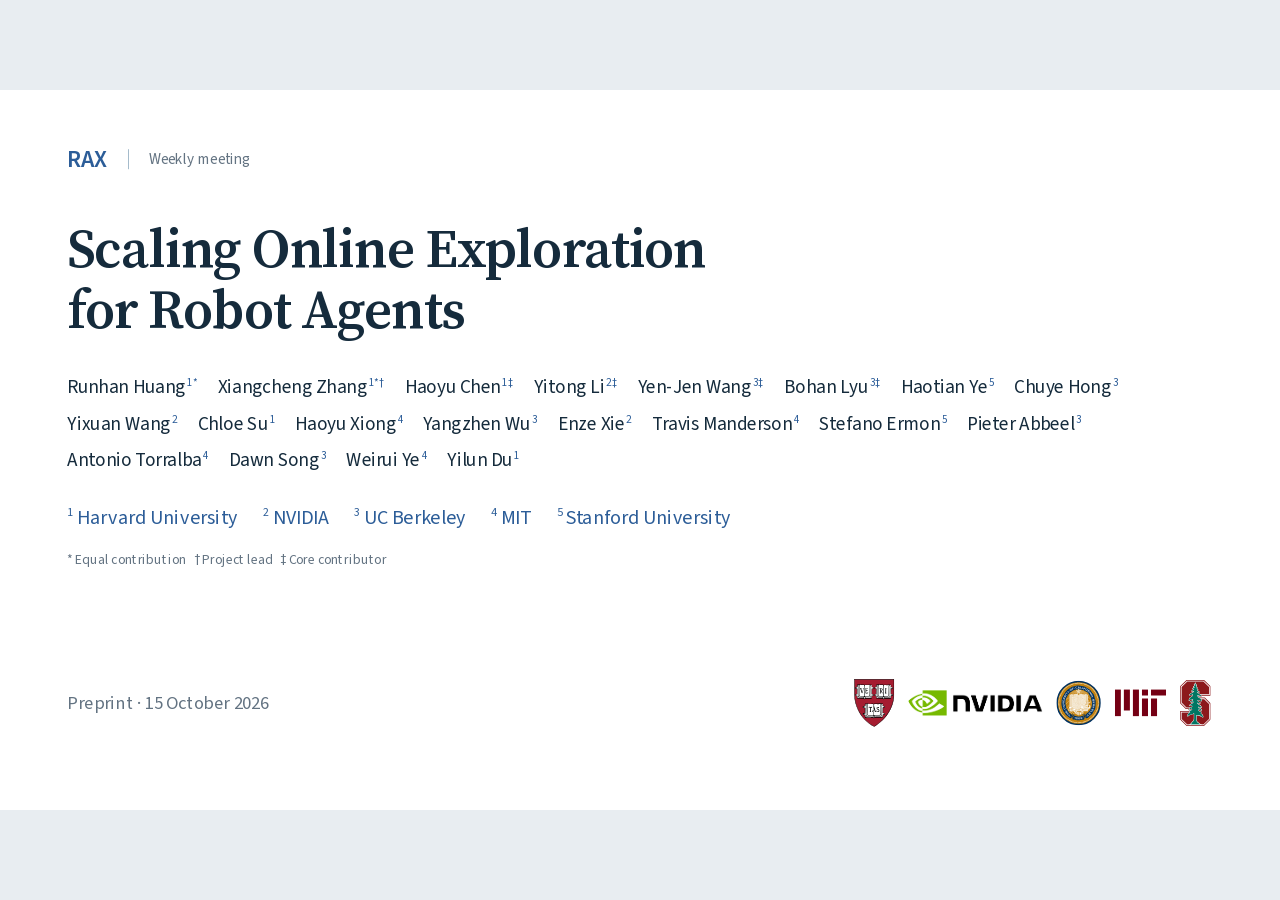
==== commit 334aa412: "Keep attention on the slides and make exploration cost explicit Remove the bottom toolbar while reta" ====
--- a/index.html
+++ b/index.html
@@ -16,6 +16,18 @@
 
 .switch-slide[data-build-stage="2"] .switch-2{display:block}.execution-zoom{position:relative;overflow:hidden;width:1150px;height:520px;margin:0 auto}.execution-zoom img{position:absolute;max-width:none;width:2300px;height:auto;top:-86px;object-fit:initial}.execution-first img{left:0}.execution-last img{left:-1150px}.execution-zoom+.finding-reading{margin-top:17px;padding-top:19px}.execution-zoom+.finding-reading h3{font-size:27px;margin-bottom:10px}.execution-zoom+.finding-reading p{font-size:22px}@media print{.triple-switch .switch-1{display:none!important}.triple-switch .switch-2{display:block!important}}
 
+@media screen{#deck{height:100dvh}#notes-panel{bottom:0}}
+.limitations-layout{display:grid;grid-template-columns:560px 1fr;gap:90px;padding-top:15px}
+.limitations-cost{border-top:2px solid var(--blue);padding-top:24px}
+.limitations-cost h3{font-size:28px;color:var(--blue);margin:0 0 20px}
+.api-cost{font-family:var(--heading);font-size:76px;font-weight:600;line-height:1.15;color:var(--ink);margin:0 0 20px}
+.api-cost-label{font-size:32px;line-height:1.3;margin:0 0 27px}
+.api-cost-scope{font-size:23px;line-height:1.45;color:var(--muted);margin:0}
+.limitations-questions>div{border-top:1px solid var(--line);padding:21px 0}
+.limitations-questions>div:first-child{border-top:2px solid var(--blue);padding-top:24px}
+.limitations-questions h3{font-size:28px;color:var(--blue);margin:0 0 11px}
+.limitations-questions p{font-size:26px;line-height:1.4;margin:0}
+.limitations-next{border-top:1px solid var(--line);padding-top:25px;margin-top:31px;font-size:27px;line-height:1.4}
 .title-slide .cover-footer{position:absolute;left:0;right:0;bottom:36px;display:flex;justify-content:space-between;align-items:center;height:64px}
 .title-slide .cover-footer .publication-date{margin:0}
 .title-slide .institution-logos{display:block;width:450px;height:64px;object-fit:contain}
@@ -76,14 +88,17 @@
   <div><span>LIBERO-Pro</span><h3>Same goal, new layout</h3><p>Layout generalization</p></div>
 </div>
 <div class="flow-overview-reading"><h3>Shared question</h3><p>How does held-out task performance change as exploration increases?</p></div>
-<p class="flow-overview-note">Metrics, demonstrations, sensing, and execution conditions differ across benchmarks.</p></div><div class="switch-view switch-1" data-build="1"><div class="flow-protocol"><div class="eval-steps"><div><span>Explore and repair</span><h3>Develop the program</h3><p>Direct trials and rehearsals<br>consume the same episode budget.</p></div><div><span>Rehearse and submit</span><h3>Freeze the solution</h3><p>Pass an isolated end-to-end rehearsal<br>on a new exploration scene.</p></div><div><span>Test</span><h3>Official unseen scenes</h3><p>Use the native benchmark metric<br>and stated execution mode.</p></div></div><div class="eval-boundary"><p><strong>Program alone:</strong> fresh environment, no agent edits or retries, no test feedback returned.</p><p><strong>BEHAVIOR exception:</strong> five tasks use an agent; three also receive reviews from other test instances.</p></div></div></div></div></div><footer class="slide-source"><a href="https://arxiv.org/html/2610.22496v1#S5" target="_blank" rel="noopener">§5.2; §9; §10.1–10.7</a><span>RAX · Huang et al., 2026</span></footer><aside class="notes"><p class="timing">11:30–12:30 · 60 seconds</p><div class="speaking-cue"><p>First orient the evaluation: RoboDojo tests precise and sequential tabletop behavior; BEHAVIOR tests household sequences; HumanoidArena tests whole-body control; DexJoCo tests dexterous hands; LIBERO-Pro changes layouts while keeping the task goal.</p><p>Advance to the protocol. Direct exploration and program rehearsals share an episode budget. A program must pass an isolated rehearsal before submission. Most tests run the frozen program alone on new scenes. BEHAVIOR is the exception: five tasks use an agent, and three also receive reports from other test instances. The next figure summarizes the trend across these different contracts.</p></div><details class="optional-note"><summary>Additional detail</summary><p>The episode budget includes interactive attempts and isolated rehearsals across every environment and subagent. Scenes arrive in a fixed order, and exploration never uses the official evaluation scenes.</p><p>The agent freezes a bundle with a registered entry point. It must complete an isolated rehearsal while the agent is paused before it can submit. Submission ends exploration.</p><p>In program-only evaluation, each test runs in a fresh isolated environment, with no edits, retries, or test feedback to the agent. Most benchmarks use this mode.</p><p>BEHAVIOR-1K is different: most tasks allow a fresh agent to operate from the frozen workspace. Its Q-score also measures satisfied goal conditions. These differences matter when comparing the original tables.</p><p>The BEHAVIOR exceptions are more specific than the broad setup statement: sorting items, clearing food, and clean-up-desk each receive review-model reports from the program runs on the other nine public test instances. Do not generalize the no-test-feedback program-only protocol to those tasks.</p><p class="note-source-detail">§10.1–10.2; §5.2.2</p></details><details class="optional-note"><summary>Development and submission detail</summary><p>The paper provides a concrete workflow in Section nine. First, the agent reads the task and uses tools directly until it confirms a success. This establishes a working strategy before it tries to automate the whole task.</p><p>Next, it turns that strategy into observation-driven code. Each stage should check its preconditions, verify its result, and report states it was not designed for.</p><p>Then the program is used on further exploration episodes. New layouts force the program to measure geometry again. If a stage fails, the agent inspects the trace, intervenes, and edits that stage. This is the program-development loop that the previous high-level architecture figure summarizes.</p><p>Finally, benchmark submission freezes the program and requires an isolated rehearsal. This workflow is explicitly scaffolded by generic instructions. It is not an unspecified emergent behavior of an agent with no guidance.</p><p>Parallel agents can share the workspace and exploration ledger while trying complementary strategies. Parallelism changes elapsed collection time; it does not create an unlimited episode budget. The controlled configurations are in the supplementary parallel-exploration table.</p><p class="note-source-detail">§9 Agent Instructions and Skills; §10.2</p></details><p><a href="https://arxiv.org/html/2610.22496v1#S5" target="_blank">Original paper source</a> · <a href="https://robot-agent-exploration.com/" target="_blank">Project</a></p></aside></div></section><section class="slide " data-title="More exploration improves the aggregate performance" data-section="Evaluation" data-minutes="0.58333"  aria-label="More exploration improves the aggregate performance"><div class="slide-inner"><header class="slide-header"><p class="section">Evaluation</p><h2>More exploration improves the aggregate performance</h2></header><div class="slide-content"><div class="result-panels"><div><img src="assets/paper/fig-01-scaling.svg" alt="Figure 1: exploration scaling" class="" data-zoom data-zoom-title="Figure 1: exploration scaling" tabindex="0" role="button" ></div><div><img src="assets/paper/fig-01-comparison.svg" alt="Figure 1: comparison with prior models" class="" data-zoom data-zoom-title="Figure 1: comparison with prior models" tabindex="0" role="button" ></div></div><div class="readout"><p><strong>+37.4 percentage points</strong> is the mean margin over prior learned models across five benchmarks.</p><p class="detail">Equal benchmark weighting. Task-specific budgets and carried-forward results. DexJoCo uses the bimanual subset.</p></div></div><footer class="slide-source"><a href="https://arxiv.org/html/2610.22496v1#S0.F1" target="_blank" rel="noopener">Original Fig. 1; §13</a><span>RAX · Huang et al., 2026</span></footer><aside class="notes"><p class="timing">12:30–13:05 · 35 seconds</p><div class="speaking-cue"><p>More exploration generally improves held-out performance. The headline is a mean margin of 37.4 percentage points over the selected learned-model baselines, equally weighting five benchmarks. It is not a matched-resource comparison: budgets differ, DexJoCo uses the bimanual subset, and LIBERO-Pro includes adaptation. We will now inspect what each benchmark actually shows.</p></div><details class="optional-note"><summary>Additional detail</summary><p>This is the original aggregate figure. The trend is that more exploration yields stronger performance on unseen scenes. The paper's headline margin is thirty-seven-point-four percentage points, averaged equally over five benchmark margins.</p><p>Appendix Section thirteen defines the aggregation. Tasks use different maximum budgets; missing budget results carry forward; the DexJoCo aggregate includes the five bimanual tasks; and LIBERO-Pro includes adaptation.</p><p>The dashed comparison is against learned models. It is not an equal-resource comparison against every prior agent. We should therefore inspect the individual tables to see where improvement occurs and what each result actually measures.</p><p class="note-source-detail">Original Fig. 1; §13</p></details><p><a href="https://arxiv.org/html/2610.22496v1#S0.F1" target="_blank">Original paper source</a> · <a href="https://robot-agent-exploration.com/" target="_blank">Project</a></p></aside></div></section><section class="slide benchmark-profile" data-title="RoboDojo: precise and sequential tabletop tasks" data-section="Evaluation" data-minutes="0.50000"  aria-label="RoboDojo: precise and sequential tabletop tasks"><div class="slide-inner"><header class="slide-header"><p class="section">Evaluation</p><h2>RoboDojo: precise and sequential tabletop tasks</h2></header><div class="slide-content"><div class="benchmark-triptych"><figure class="benchmark-demo"><h3>Make toast</h3><video muted loop controls playsinline preload="metadata" data-autoplay="true" poster="assets/benchmarks/robodojo-make_toast.jpg" style="aspect-ratio:4 / 3" aria-label="Make toast"><source src="assets/benchmarks/robodojo-make_toast.mp4" type="video/mp4"></video><img src="assets/benchmarks/robodojo-make_toast.jpg" alt="Make toast" class="print-poster" ><figcaption>Insert two slices and press the lever.</figcaption></figure><figure class="benchmark-demo"><h3>Plug in a charger</h3><video muted loop controls playsinline preload="metadata" data-autoplay="true" poster="assets/benchmarks/robodojo-plug_in_charger.jpg" style="aspect-ratio:4 / 3" aria-label="Plug in a charger"><source src="assets/benchmarks/robodojo-plug_in_charger.mp4" type="video/mp4"></video><img src="assets/benchmarks/robodojo-plug_in_charger.jpg" alt="Plug in a charger" class="print-poster" ><figcaption>Align the plug with a power strip.</figcaption></figure><figure class="benchmark-demo"><h3>Declare a Mahjong kong</h3><video muted loop controls playsinline preload="metadata" data-autoplay="true" poster="assets/benchmarks/robodojo-make_kong.jpg" style="aspect-ratio:4 / 3" aria-label="Declare a Mahjong kong"><source src="assets/benchmarks/robodojo-make_kong.mp4" type="video/mp4"></video><img src="assets/benchmarks/robodojo-make_kong.jpg" alt="Declare a Mahjong kong" class="print-poster" ><figcaption>Wait for a discard, then expose matching tiles.</figcaption></figure></div><div class="benchmark-facts"><div><h3>What varies</h3><p>7 tasks: layout, precision,<br>memory, sequence, language.</p></div><div><h3>What the agent gets</h3><p>ARX X5, RGB-D, scoring rubric,<br>one completed-task image.</p></div><div><h3>What is evaluated</h3><p>4–64 exploration episodes;<br>program alone on 30–50 layouts.</p></div></div><p class="benchmark-note">Task illustrations from the benchmark; the toast experiment uses the randomized variant. Native score includes partial credit where defined.</p></div><footer class="slide-source"><a href="https://arxiv.org/html/2610.22496v1#S5.T13" target="_blank" rel="noopener">§5.2.1; §10.3; Table 13; official RoboDojo task demonstrations</a><span>RAX · Huang et al., 2026</span></footer><aside class="notes"><p class="timing">13:05–13:35 · 30 seconds</p><div class="speaking-cue"><p>These reference demonstrations illustrate RoboDojo: precise alignment, multi-step actions, and task state such as a Mahjong discard. They are benchmark footage, not RAX rollouts. RAX develops programs for seven tasks and evaluates them on unseen layouts using the native score, which can include partial credit.</p></div><details class="optional-note"><summary>Additional detail</summary><p>RoboDojo combines different manipulation difficulties rather than measuring only pick-and-place. The videos define three goals: two slices into the toaster, a plug into a power strip, and a Mahjong kong after a discard. These are benchmark demonstrations used as task illustrations, not RAX result rollouts.</p><p>RAX uses a dual-arm ARX X5 with high and wrist RGB-D views, a public scoring rubric, and one goal image. The harness adds depth and calibration to the benchmark's RGB rendering. A submitted program is scored alone on thirty to fifty unseen layouts. Some tasks award intermediate score tiers.</p><p class="note-source-detail">§5.2.1; §10.3; Table 13; official RoboDojo task demonstrations</p></details><p><a href="https://arxiv.org/html/2610.22496v1#S5.T13" target="_blank">Original paper source</a> · <a href="https://robot-agent-exploration.com/" target="_blank">Project</a></p></aside></div></section><section class="slide paired-result" data-title="RoboDojo: viable strategies can unlock tasks abruptly" data-section="Evaluation" data-minutes="0.75000"  aria-label="RoboDojo: viable strategies can unlock tasks abruptly"><div class="slide-inner"><header class="slide-header"><p class="section">Evaluation</p><h2>RoboDojo: viable strategies can unlock tasks abruptly</h2></header><div class="slide-content"><div class="result-with-demo"><div class="result-table-large"><img src="assets/paper/table-02-body.svg" alt="Table 2" class="" data-zoom data-zoom-title="Table 2" tabindex="0" role="button" data-zoom-src="assets/paper/table-02.svg" ><p class="table-metric">Native score (%) on unseen layouts; – not run; † no program submitted.</p></div><aside class="result-demo-side"><figure class="benchmark-demo"><h3>Charger task illustration</h3><video muted loop controls playsinline preload="metadata" data-autoplay="true" poster="assets/benchmarks/robodojo-plug_in_charger.jpg" style="aspect-ratio:4 / 3" aria-label="Charger task illustration"><source src="assets/benchmarks/robodojo-plug_in_charger.mp4" type="video/mp4"></video><img src="assets/benchmarks/robodojo-plug_in_charger.jpg" alt="Charger task illustration" class="print-poster" ><figcaption>Benchmark demonstration, not a RAX rollout.</figcaption></figure></aside></div><div class="finding-reading"><h3>Charger: 26 → 94 after increasing the budget from 4 to 8 episodes.</h3><p>Mahjong improves from no submitted program at 8 episodes to 96 at 32. Randomized mug hanging remains near 33–39.</p></div></div><footer class="slide-source"><a href="https://arxiv.org/html/2610.22496v1#S5.T2" target="_blank" rel="noopener">§5.2.1; original Table 2</a><span>RAX · Huang et al., 2026</span></footer><aside class="notes"><p class="timing">13:35–14:20 · 45 seconds</p><div class="speaking-cue"><p>Some capabilities appear abruptly when the agent discovers a viable strategy. Charger score rises from 26 to 94 between four and eight exploration episodes. Mahjong also improves strongly with additional exploration. But randomized mug hanging remains around the thirties. The pattern is task-dependent progress, not a smooth or universal scaling curve.</p></div><details class="optional-note"><summary>Additional detail</summary><p>Read the RAX rows as an exploration-budget sweep. Several tasks improve abruptly when the agent has enough trials to develop a working strategy. Plugging in the charger rises from twenty-six to ninety-four with four versus eight episodes. Making the kong rises from sixty-four to ninety-six with sixteen versus thirty-two.</p><p>The domain-randomized tasks are harder. Toast and sweeping blocks benefit from additional exploration, but hanging mugs remains in the thirties. This is useful counter-evidence to the strongest possible reading of the aggregate curve: every task does not improve smoothly or monotonically.</p><p>The values are the benchmark's native score on held-out layouts, including partial credit where defined. At each task's largest budget, the mean is seventy-eight-point-three compared with twenty-four-point-nine for VPP2.</p><p class="note-source-detail">§5.2.1; original Table 2</p></details><p><a href="https://arxiv.org/html/2610.22496v1#S5.T2" target="_blank">Original paper source</a> · <a href="https://robot-agent-exploration.com/" target="_blank">Project</a></p></aside></div></section><section class="slide benchmark-profile switch-slide behavior-flow-slide" data-title="BEHAVIOR-1K: long household sequences" data-section="Evaluation" data-minutes="0.91667"  aria-label="BEHAVIOR-1K: long household sequences"><div class="slide-inner"><header class="slide-header"><p class="section">Evaluation</p><h2>BEHAVIOR-1K: long household sequences</h2></header><div class="slide-content"><div class="evidence-switch"><div class="switch-view switch-0"><div class="benchmark-goal-strip"><img src="assets/benchmarks/behavior-task-goal.png" alt="Boxing books task and goal" class="" data-zoom data-zoom-title="Boxing books task and goal" tabindex="0" role="button" ></div><div class="behavior-setup"><div><h3>Six selected household tasks</h3><p>Books, organizing, sorting, food,<br>desk cleanup, and loading a car.</p></div><div><h3>A mobile manipulation interface</h3><p>Base, torso, arms, and grippers;<br>head/wrist RGB-D and odometry.</p></div><div><h3>Q-score over 10 public instances</h3><p>Fraction of satisfied goal conditions.<br>Up to 128 exploration episodes.</p></div></div><div class="protocol-note"><strong>Execution is task-specific.</strong><p>Boxing books runs as a program alone. The other five use an agent; three receive reviews of other test instances.</p></div></div><div class="switch-view switch-1" data-build="1"><div class="behavior-mapping-build"><div class="full-figure medium"><img src="assets/paper/fig-06-perception-planning.png" alt="Figure 6: perception, odometry, mapping and planning detail" class="" data-zoom data-zoom-title="Figure 6: perception, odometry, mapping and planning detail" tabindex="0" role="button" data-zoom-src="assets/paper/fig-06.png" ></div><div class="readout"><p><strong>Boxing books:</strong> detect objects, estimate motion, map the scene, and plan paths with A*.</p><p class="detail"></p></div></div></div></div></div><footer class="slide-source"><a href="https://arxiv.org/html/2610.22496v1#S5.T14" target="_blank" rel="noopener">§5.2.2; §10.4; Table 14; Fig. 6</a><span>RAX · Huang et al., 2026</span></footer><aside class="notes"><p class="timing">14:20–15:15 · 55 seconds</p><div class="speaking-cue"><p>BEHAVIOR evaluates six selected household tasks. Its Q-score is the fraction of goal conditions satisfied, not binary success. Boxing books is program-only; the other five tasks use an agent, and three receive cross-instance reviews.</p><p>Advance to the boxing program. The same books example from the introduction now has a concrete solution: detect objects, estimate motion, build a map, plan paths with A-star, and verify each manipulation. This connects the method to the household results on the next slide.</p></div><details class="optional-note"><summary>Additional detail</summary><p>This is a six-task subset of BEHAVIOR-1K, not all one thousand activities. The task goal may require many object interactions and navigation. Q-score measures the satisfied fraction of goal conditions.</p><p>Boxing books uses thirty-two of one hundred twenty-eight allowed episodes, with no demonstration keyframes or vision-language model, and is evaluated program-only. The other five tasks receive successful demonstration keyframes and use an agent in the loop. Sorting items, clearing food, and clean-up-desk additionally receive review reports from the other nine test instances. The main table therefore combines distinct assistance conditions.</p><p class="note-source-detail">§5.2.2; §10.4; Table 14; Fig. 6</p></details><details class="optional-note"><summary>Mapping and navigation detail</summary><p>The method is not limited to a short tabletop action. Figure six shows the program developed for boxing books in BEHAVIOR-1K.</p><p>The agent detects the books, shelves, and box from the camera, tracks motion through visual odometry, builds a scene representation, and uses A-star planning to move through it. The task then becomes a sequence of movement and manipulation stages with observable progress.</p><p>This example explains what “full perception-planning-control program” means in the paper. The code has to supply task-specific state estimation and decision logic, while the backend still supplies the low-level robot interface.</p><p>It also prepares us for the evaluation results: boxing books is the BEHAVIOR task marked as fully automated, whereas most other BEHAVIOR results use an agent in the loop.</p><p class="note-source-detail">§5.2.2; §10.4; original Fig. 6</p></details><p><a href="https://arxiv.org/html/2610.22496v1#S5.T14" target="_blank">Original paper source</a> · <a href="https://robot-agent-exploration.com/" target="_blank">Project</a></p></aside></div></section><section class="slide paired-result" data-title="BEHAVIOR: progress is substantial but task-dependent" data-section="Evaluation" data-minutes="0.66667"  aria-label="BEHAVIOR: progress is substantial but task-dependent"><div class="slide-inner"><header class="slide-header"><p class="section">Evaluation</p><h2>BEHAVIOR: progress is substantial but task-dependent</h2></header><div class="slide-content"><div class="result-with-demo"><div class="result-table-large"><img src="assets/paper/table-03.svg" alt="Table 3" class="" data-zoom data-zoom-title="Table 3" tabindex="0" role="button" data-zoom-src="assets/paper/table-03.svg" ><p class="table-metric">Q-score (%) on ten public test instances; † program-only execution.</p></div><aside class="result-demo-side"><figure class="benchmark-demo"><h3>Boxing-books execution</h3><video muted loop controls playsinline preload="metadata" data-autoplay="true" poster="assets/clips/behavior-boxing20.jpg" style="aspect-ratio:16 / 9" aria-label="Boxing-books execution"><source src="assets/clips/behavior-boxing20.mp4" type="video/mp4"></video><img src="assets/clips/behavior-boxing20.jpg" alt="Boxing-books execution" class="print-poster" ><figcaption>This replay packs 3/6 books: Q-score 0.5.</figcaption></figure></aside></div><div class="finding-reading"><h3>Average Q-score: 46.5 versus 8.2 for the strongest listed challenge entry.</h3><p>Loading the car reaches 100; getting organized reaches 9. Five tasks use an agent, and three receive cross-instance reviews.</p></div></div><footer class="slide-source"><a href="https://arxiv.org/html/2610.22496v1#S5.T3" target="_blank" rel="noopener">§5.2.2; §10.4; original Table 3</a><span>RAX · Huang et al., 2026</span></footer><aside class="notes"><p class="timing">15:15–15:55 · 40 seconds</p><div class="speaking-cue"><p>The mean Q-score is 46.5 versus 8.2 for the strongest listed challenge entry. The spread is large: loading the car reaches 100, while getting organized reaches 9. The replay beside the table packs three of six books. Keep this partial replay distinct from the aggregate result, and keep the task-specific execution conditions in mind.</p></div><details class="optional-note"><summary>Additional detail</summary><p>BEHAVIOR-1K tests long-horizon household tasks. The metric is Q-score, the fraction of goal conditions satisfied. RAX reaches forty-six-point-five on average compared with eight-point-two for the strongest listed challenge entry.</p><p>The task-level spread matters: loading the car reaches full score, while getting organized remains at nine. This shows substantial progress without implying that long-horizon household manipulation is broadly solved.</p><p>During exploration, a separate review model provides detailed feedback including missing conditions, likely causes, suggested code changes, score, and camera frames. Most evaluations use a fresh agent operating from the frozen workspace. Boxing books, marked with a dagger, is the program-only case we just examined.</p><p class="note-source-detail">§5.2.2; §10.4; original Table 3</p></details><p><a href="https://arxiv.org/html/2610.22496v1#S5.T3" target="_blank">Original paper source</a> · <a href="https://robot-agent-exploration.com/" target="_blank">Project</a></p></aside></div></section><section class="slide benchmark-profile" data-title="HumanoidArena: grasp, walk, cross, and place" data-section="Evaluation" data-minutes="0.50000"  aria-label="HumanoidArena: grasp, walk, cross, and place"><div class="slide-inner"><header class="slide-header"><p class="section">Evaluation</p><h2>HumanoidArena: grasp, walk, cross, and place</h2></header><div class="slide-content"><div class="humanoid-task-strip"><figure><img src="assets/benchmarks/humanoid-approach.jpg" alt="Approach the hammer" class="" data-zoom data-zoom-title="Approach the hammer" tabindex="0" role="button" ><figcaption>Approach and grasp</figcaption></figure><figure><img src="assets/benchmarks/humanoid-cross-bar.jpg" alt="Carry the hammer over the bar" class="" data-zoom data-zoom-title="Carry the hammer over the bar" tabindex="0" role="button" ><figcaption>Cross the floor bar</figcaption></figure><figure><img src="assets/benchmarks/humanoid-place-hammer.jpg" alt="Place the hammer in the basket" class="" data-zoom data-zoom-title="Place the hammer in the basket" tabindex="0" role="button" ><figcaption>Place in the basket</figcaption></figure></div><div class="benchmark-facts"><div><h3>Control</h3><p>G1 with Dex3 hands;<br>whole-body references + SONIC.</p></div><div><h3>Learning condition</h3><p>Main result: 3 action demos/task.<br>32–128 exploration episodes.</p></div><div><h3>Evaluation</h3><p>7 tasks, 60 episodes/task.<br>Binary success; a fall is failure.</p></div></div><p class="benchmark-note">DoubleDesk links locomotion and manipulation. The task illustrations above come from the separate action-free case.</p></div><footer class="slide-source"><a href="https://arxiv.org/html/2610.22496v1#S5.T15" target="_blank" rel="noopener">§5.2.3; §10.5; §11.3; Table 15</a><span>RAX · Huang et al., 2026</span></footer><aside class="notes"><p class="timing">15:55–16:25 · 30 seconds</p><div class="speaking-cue"><p>HumanoidArena adds balance and whole-body coordination. DoubleDesk combines grasping a hammer, crossing a floor bar, and placing it in a basket. The main evaluation provides three action demonstrations per task. These illustrations show the separate action-free case; it still retains visual demonstrations.</p></div><details class="optional-note"><summary>Additional detail</summary><p>DoubleDesk makes the whole-body difficulty visible: grasp the hammer, carry it over a bar, and place it in a basket. Falling terminates the task. Other tasks include football, door opening, sitting, boxing, and navigation.</p><p>SONIC tracks balanced whole-body references; the agent must construct useful stepping sequences. Main results allow three action demonstrations, and the largest budgets are thirty-two or one hundred twenty-eight episodes. The pictures illustrate the action-free case of the same task, not the exact main-result runs.</p><p class="note-source-detail">§5.2.3; §10.5; §11.3; Table 15</p></details><p><a href="https://arxiv.org/html/2610.22496v1#S5.T15" target="_blank">Original paper source</a> · <a href="https://robot-agent-exploration.com/" target="_blank">Project</a></p></aside></div></section><section class="slide paired-result switch-slide" data-title="HumanoidArena: difficult sequences need more exploration" data-section="Evaluation" data-minutes="0.91667"  aria-label="HumanoidArena: difficult sequences need more exploration"><div class="slide-inner"><header class="slide-header"><p class="section">Evaluation</p><h2>HumanoidArena: difficult sequences need more exploration</h2></header><div class="slide-content"><div class="evidence-switch"><div class="switch-view switch-0"><div class="result-with-demo"><div class="result-table-large"><img src="assets/paper/table-04-body.svg" alt="Table 4" class="" data-zoom data-zoom-title="Table 4" tabindex="0" role="button" data-zoom-src="assets/paper/table-04.svg" ><p class="table-metric">Success (%) on 60 official episodes/task; main RAX uses 3 action demonstrations.</p></div><aside class="result-demo-side"><figure class="benchmark-demo"><h3>DoubleDesk task execution</h3><video muted loop controls playsinline preload="metadata" data-autoplay="true" poster="assets/clips/humanoid-doubledesk20.jpg" style="aspect-ratio:16 / 9" aria-label="DoubleDesk task execution"><source src="assets/clips/humanoid-doubledesk20.mp4" type="video/mp4"></video><img src="assets/clips/humanoid-doubledesk20.jpg" alt="DoubleDesk task execution" class="print-poster" ><figcaption>Separate action-free program example.</figcaption></figure></aside></div><div class="finding-reading"><h3>Mean success rises from 52.1% at 2 episodes to 80.7% at 32.</h3><p>Task-specific maximum budgets reach 89.8%. The action-free variant reaches 81.9% with visual demonstrations retained and larger budgets.</p></div></div><div class="switch-view switch-1" data-build="1"><div class="finding-figure"><img src="assets/appendix/fig-20.png" alt="Stage-level outcomes across program versions" class="" data-zoom data-zoom-title="Stage-level outcomes across program versions" tabindex="0" role="button" ></div><div class="finding-reading"><h3>One DoubleDesk controller: 34/60 complete tasks, with grasping still the bottleneck.</h3><p>Crossing succeeds in all 59 logged formal episodes; the grasp holds in 40. Intermediate versions can regress.</p></div></div></div></div><footer class="slide-source"><a href="https://arxiv.org/html/2610.22496v1#S5.T4" target="_blank" rel="noopener">§5.2.3; §5.3.4; original Table 4; Fig. 20</a><span>RAX · Huang et al., 2026</span></footer><aside class="notes"><p class="timing">16:25–17:20 · 55 seconds</p><div class="speaking-cue"><p>Mean success rises from 52.1% at two episodes to 80.7% at thirty-two. Task-specific maximum budgets reach 89.8%. The accompanying video is a separate action-free example, not the main three-demonstration run.</p><p>Advance to the stage analysis. One DoubleDesk controller completes 34 of 60 tasks. Bar crossing is reliable in the logged episodes, but maintaining the grasp remains a bottleneck. Intermediate versions can regress even when the final aggregate improves.</p></div><details class="optional-note"><summary>Additional detail</summary><p>The humanoid uses a Unitree G1 with Dex3 hands, and the backend uses the SONIC whole-body tracker. The agent chooses reference poses and constructs the task logic above that tracker.</p><p>The main RAX setting receives three teleoperated demonstrations per task, including actions. It reaches eighty-nine-point-eight percent at task-specific maximum budgets, compared with eighty-one-point-nine for WB-WAM. The harder locomotion-manipulation tasks require larger budgets.</p><p>An action-free ablation, shown in the appendix, removes demonstration actions but retains visual demonstrations and increases the budget. It reaches eighty-one-point-nine percent. This is valuable evidence of exploration, but the main humanoid result should not be described as demonstration-free.</p><p>Advance for the stage-level analysis of the paper's three-demonstration DoubleDesk controller. The bar crossing becomes reliable, but grasping remains a bottleneck. This is one task-level case, not a decomposition of the full benchmark average.</p><p class="note-source-detail">§5.2.3; §5.3.4; original Table 4; Fig. 20</p></details><p><a href="https://arxiv.org/html/2610.22496v1#S5.T4" target="_blank">Original paper source</a> · <a href="https://robot-agent-exploration.com/" target="_blank">Project</a></p></aside></div></section><section class="slide benchmark-profile switch-slide dex-flow-slide" data-title="DexJoCo: grasp design with dexterous hands" data-section="Evaluation" data-minutes="0.83333"  aria-label="DexJoCo: grasp design with dexterous hands"><div class="slide-inner"><header class="slide-header"><p class="section">Evaluation</p><h2>DexJoCo: grasp design with dexterous hands</h2></header><div class="slide-content"><div class="evidence-switch"><div class="switch-view switch-0"><div class="dex-task-figure"><img src="assets/benchmarks/dexjoco-grasp-trials.png" alt="Five explored grasp candidates for the Hanoi task" class="" data-zoom data-zoom-title="Five explored grasp candidates for the Hanoi task" tabindex="0" role="button" ></div><p class="benchmark-goal">Hanoi: move the red disk, then the yellow disk onto the right peg, keeping each disk level.</p><div class="benchmark-facts"><div><h3>Robot and variation</h3><p>Franka arm(s) + 16-DoF hands.<br>Object positions and table height vary.</p></div><div><h3>Task information</h3><p>RGB-D + proprioception;<br>3 goal images, no action demos.</p></div><div><h3>Evaluation</h3><p>2–32 exploration episodes.<br>11 tasks × 150 held-out episodes.</p></div></div></div><div class="switch-view switch-1" data-build="1"><div class="clip-pair"><figure class="small-clip"><h3>Episode 2: a failed pinch</h3><video controls playsinline muted loop preload="metadata" data-autoplay="true" poster="assets/expanded/hanoi-failed-pinch.jpg" aria-label="Episode 2: a failed pinch"><source src="assets/expanded/hanoi-failed-pinch.mp4" type="video/mp4"></video><img src="assets/expanded/hanoi-failed-pinch.jpg" alt="Episode 2: a failed pinch" class="print-poster" ><figcaption>The off-center grasp lets the disk swing and fall.</figcaption></figure><figure class="small-clip"><h3>Episode 6: a successful program</h3><video controls playsinline muted loop preload="metadata" data-autoplay="true" poster="assets/expanded/hanoi-program-success.jpg" aria-label="Episode 6: a successful program"><source src="assets/expanded/hanoi-program-success.mp4" type="video/mp4"></video><img src="assets/expanded/hanoi-program-success.jpg" alt="Episode 6: a successful program" class="print-poster" ><figcaption>A revised grasp becomes part of autonomous code.</figcaption></figure></div><div class="hanoi-flow-reading"><h3>A revised grasp becomes part of an executable solution.</h3><p>Accelerated qualitative case study: episodes 2 and 6 of a 47-episode session.<br>This trace is separate from the fixed-budget benchmark results.</p></div></div></div></div><footer class="slide-source"><a href="https://arxiv.org/html/2610.22496v1#S5.F16" target="_blank" rel="noopener">§5.2.4; §10.6; §11.2; Fig. 16; official Hanoi case study</a><span>RAX · Huang et al., 2026</span></footer><aside class="notes"><p class="timing">17:20–18:10 · 50 seconds</p><div class="speaking-cue"><p>DexJoCo requires controlling the arm and sixteen finger joints per hand, with RGB-D and goal images but no action demonstrations. The Hanoi figure shows why grasp design matters: the disk must stay level while clearing the peg.</p><p>Advance to the observed exploration. An off-center pinch fails in episode two; a revised grasp supports a successful program in episode six. This is a qualitative forty-seven-episode session, separate from the fixed-budget results that follow.</p></div><details class="optional-note"><summary>Additional detail</summary><p>DexJoCo asks the agent to control the arm pose and sixteen finger joints per hand. There is no motion planner, and no force, tactile, or hidden object-pose signal is exposed. Object placement and table height change.</p><p>The Hanoi example requires a level grasp that clears a tall peg. The figure shows why four candidate grasps fail and how a rolled pinch solves the carry geometry. That carry is not yet full task completion; the later program supplies verification and sequencing. The benchmark uses six single-arm and five bimanual tasks, each evaluated on one hundred fifty scenes.</p><p class="note-source-detail">§5.2.4; §10.6; §11.2; Fig. 16</p></details><details class="optional-note"><summary>Hanoi exploration trace</summary><p>These official Hanoi clips make the learning loop concrete. In episode two, a pinch away from the disk's center causes the disk to swing and fall. After further exploration, a revised grasp becomes part of a program that completes the task in episode six.</p><p>This is a qualitative trace from the project's forty-seven-episode case study, not the fixed thirty-two-episode benchmark row. It illustrates what changes: the workspace gains measured geometry, grasp logic, checks, and program revisions while the underlying model parameters stay fixed.</p><p>The quantitative research question is stronger than this pair of clips: if we increase the allowed exploration budget, does the submitted program improve on unseen scenes? The later original result tables address that question. The coding-agent analogy is execution, diagnosis, revision, and testing applied to robot interaction.</p><p class="note-source-detail">§1; §3.3–3.4; §11.2; official Hanoi case study</p></details><p><a href="https://arxiv.org/html/2610.22496v1#S5.F16" target="_blank">Original paper source</a> · <a href="https://robot-agent-exploration.com/" target="_blank">Project</a></p></aside></div></section><section class="slide paired-result" data-title="DexJoCo: bimanual tasks reveal the exploration gain" data-section="Evaluation" data-minutes="0.66667"  aria-label="DexJoCo: bimanual tasks reveal the exploration gain"><div class="slide-inner"><header class="slide-header"><p class="section">Evaluation</p><h2>DexJoCo: bimanual tasks reveal the exploration gain</h2></header><div class="slide-content"><div class="result-with-demo"><div class="result-table-large"><img src="assets/paper/table-05-body.svg" alt="Table 5" class="" data-zoom data-zoom-title="Table 5" tabindex="0" role="button" data-zoom-src="assets/paper/table-05.svg" ><p class="table-metric">Success (%) over 150 episodes/task; the fixed 32-episode row is the comparison here.</p></div><aside class="result-demo-side"><figure class="benchmark-demo"><h3>Hanoi program example</h3><video muted loop controls playsinline preload="metadata" data-autoplay="true" poster="assets/clips/dexjoco-hanoi20.jpg" style="aspect-ratio:16 / 9" aria-label="Hanoi program example"><source src="assets/clips/dexjoco-hanoi20.mp4" type="video/mp4"></video><img src="assets/clips/dexjoco-hanoi20.jpg" alt="Hanoi program example" class="print-poster" ><figcaption>Qualitative session; separate from the fixed-budget table.</figcaption></figure></aside></div><div class="finding-reading"><h3>Across 11 tasks, 32 episodes yield 96.7% versus 65.3% for ME-Dex.</h3><p>Single-arm tasks saturate early. The headline uses five bimanual tasks; 99.5% is a separate best-session-across-budgets statistic.</p></div></div><footer class="slide-source"><a href="https://arxiv.org/html/2610.22496v1#S5.T5" target="_blank" rel="noopener">§5.2.4; §10.6; original Table 5</a><span>RAX · Huang et al., 2026</span></footer><aside class="notes"><p class="timing">18:10–18:50 · 40 seconds</p><div class="speaking-cue"><p>Across eleven tasks, thirty-two exploration episodes yield 96.7% success versus 65.3% for ME-Dex. Single-arm tasks saturate early; the bimanual tasks reveal more exploration benefit. The headline comparison uses only those bimanual tasks. The separate 99.5% number selects each task's best session across budgets, so it should not replace the fixed-budget result.</p></div><details class="optional-note"><summary>Additional detail</summary><p>DexJoCo adds sixteen-degree-of-freedom Allegro hands, in single-arm and bimanual settings. The agent receives RGB-D observations and three completed-task images, without action demonstrations.</p><p>Across all eleven tasks, RAX reaches ninety-six-point-seven percent at thirty-two exploration episodes. The original table exposes the remaining weakness: assembly is lower than the other tasks, rather than every task being perfect.</p><p>The headline teaser uses only the five bimanual tasks for its aggregate, because the single-arm tasks saturate early. Also, the paper's ninety-nine-point-five figure chooses each task's best session across budgets, which is a different statistic from the fixed thirty-two-episode row.</p><p class="note-source-detail">§5.2.4; §10.6; original Table 5</p></details><p><a href="https://arxiv.org/html/2610.22496v1#S5.T5" target="_blank">Original paper source</a> · <a href="https://robot-agent-exploration.com/" target="_blank">Project</a></p></aside></div></section><section class="slide benchmark-profile" data-title="LIBERO-Pro: the goal stays, the layout changes" data-section="Evaluation" data-minutes="0.50000"  aria-label="LIBERO-Pro: the goal stays, the layout changes"><div class="slide-inner"><header class="slide-header"><p class="section">Evaluation</p><h2>LIBERO-Pro: the goal stays, the layout changes</h2></header><div class="slide-content"><div class="libero-profile"><div><img src="assets/benchmarks/libero-layout-pair.png" alt="Official and mirrored cabinet layouts" class="" data-zoom data-zoom-title="Official and mirrored cabinet layouts" tabindex="0" role="button" ><p class="benchmark-goal">Put the bowl in the bottom drawer and close it.</p></div><div><h3>What changes?</h3><p>The cabinet moves to the other side<br>and faces the opposite direction.</p><h3>What is tested?</h3><p>Whether the program measures<br>the new task frame and adapts.</p><h3>Four suites, 40 tasks</h3><p>Spatial, Object, Goal, and Long.</p></div></div><div class="benchmark-facts"><div><h3>Inputs</h3><p>Agent-view/wrist RGB-D;<br>3 goal images, no action demos.</p></div><div><h3>Exploration</h3><p>Up to 20 episodes, then<br>up to 5 optional adaptation episodes.</p></div><div><h3>Evaluation</h3><p>Program alone on 50 standard<br>and 50 perturbed states/task.</p></div></div></div><footer class="slide-source"><a href="https://arxiv.org/html/2610.22496v1#S5.F21" target="_blank" rel="noopener">§5.2.5; §10.7; §11.4; Fig. 21</a><span>RAX · Huang et al., 2026</span></footer><aside class="notes"><p class="timing">18:50–19:20 · 30 seconds</p><div class="speaking-cue"><p>LIBERO-Pro tests layout generalization across forty tasks. In this example, the cabinet moves and faces the opposite direction while the goal stays the same. The program must recover the new task frame. Evaluation includes perturbed states, with up to five optional adaptation episodes; only five tasks are adapted.</p></div><details class="optional-note"><summary>Additional detail</summary><p>LIBERO-Pro perturbs the positions of objects in the same forty tasks. This cabinet case is particularly revealing: a controller written for a drawer opening toward one direction fails when the cabinet is mirrored.</p><p>The adapted program detects which side contains the cabinet and inserts a thirty-six-line coordinate-frame reflection. This one task goes from zero of fifty perturbed states to fifty of fifty after five adaptation episodes. Across the benchmark, only five of forty tasks are adapted. The aggregate table on the next slide should be read separately from this case study.</p><p class="note-source-detail">§5.2.5; §10.7; §11.4; Fig. 21</p></details><p><a href="https://arxiv.org/html/2610.22496v1#S5.F21" target="_blank">Original paper source</a> · <a href="https://robot-agent-exploration.com/" target="_blank">Project</a></p></aside></div></section><section class="slide paired-result switch-slide" data-title="LIBERO-Pro: re-perception transfers, local repairs extend it" data-section="Evaluation" data-minutes="1.16667"  aria-label="LIBERO-Pro: re-perception transfers, local repairs extend it"><div class="slide-inner"><header class="slide-header"><p class="section">Evaluation</p><h2>LIBERO-Pro: re-perception transfers, local repairs extend it</h2></header><div class="slide-content"><div class="evidence-switch"><div class="switch-view switch-0"><div class="result-with-demo"><div class="result-table-large"><img src="assets/paper/table-06-body.svg" alt="Table 6" class="" data-zoom data-zoom-title="Table 6" tabindex="0" role="button" data-zoom-src="assets/paper/table-06.svg" ><p class="table-metric">Success (%) on position-perturbed states; standard LIBERO is a separate setting.</p></div><aside class="result-demo-side"><div class="result-still"><img src="assets/benchmarks/libero-layout-pair.png" alt="Cabinet layout change" class="" data-zoom data-zoom-title="Cabinet layout change" tabindex="0" role="button" data-zoom-src="assets/benchmarks/libero-cabinet-adaptation.png" ><h3>A local frame repair</h3><p>Mirrored cabinet:<br>0/50 → 50/50 after 5 episodes.</p></div></aside></div><div class="finding-reading"><h3>Without adaptation: 76.0%. With adaptation on five tasks: 84.4%.</h3><p>Goal and Long improve most. The cabinet repair succeeds, but a microwave task remains at 2%, so adaptation is not uniformly effective.</p></div></div><div class="switch-view switch-1" data-build="1"><div class="finding-figure"><img src="assets/appendix/fig-14.png" alt="Re-perception under position shifts" class="" data-zoom data-zoom-title="Re-perception under position shifts" tabindex="0" role="button" ></div><div class="finding-reading"><h3>Why transfer can work: re-measure objects instead of replaying their old coordinates.</h3><p>Two-can case: 15/32 cm shifts, 1.0 mm median wrist-refit error, 44/50 perturbed successes. Initial occlusion causes the six failures.</p></div></div></div></div><footer class="slide-source"><a href="https://arxiv.org/html/2610.22496v1#S5.T6" target="_blank" rel="noopener">§5.2.5; §10.7; §12; original Table 6; Fig. 14</a><span>RAX · Huang et al., 2026</span></footer><aside class="notes"><p class="timing">19:20–20:30 · 70 seconds</p><div class="speaking-cue"><p>Without adaptation, success is 76.0%; adapting five tasks raises it to 84.4%. A mirrored cabinet goes from zero of fifty to fifty of fifty after a small frame repair. But the microwave task remains at 2%, so adaptation is not uniformly effective.</p><p>Advance to the two-can case. Re-measuring the objects handles shifts of fifteen and thirty-two centimeters, with a one-millimeter median wrist-refit error. It succeeds in 44 of 50 perturbed states; the six failures begin with an occluded can. This points to the mechanism: measure the current scene instead of replaying old coordinates.</p></div><details class="optional-note"><summary>Additional detail</summary><p>LIBERO-Pro changes object positions and tests whether the solution adapts. RAX starts with a program learned on the training distribution, then may use up to five additional adaptation episodes in the perturbed setting.</p><p>The original table reports seventy-six percent without adaptation and eighty-four-point-four after adaptation. This is a useful example of revising an existing program when assumptions about geometry no longer hold.</p><p>VPP2 is the strongest learned-model comparison used in the headline, while ASPIRE is an important coding-agent comparison. Its reported average is sixty-three-point-two, with its own exploration protocol described in the appendix. Standard LIBERO's ninety-eight-point-five is a different evaluation and should not replace the perturbation result.</p><p>Advance to the two-can mechanism analysis. It separates large changes in object position from the small error after measuring them again. This program succeeds in forty-four of fifty perturbed states; all six failures initially hide a can from its fixed home view.</p><p class="note-source-detail">§5.2.5; §10.7; §12; original Table 6; Fig. 14</p></details><p><a href="https://arxiv.org/html/2610.22496v1#S5.T6" target="_blank">Original paper source</a> · <a href="https://robot-agent-exploration.com/" target="_blank">Project</a></p></aside></div></section><section class="slide switch-slide" data-title="Exploration moves decisions from reasoning into code" data-section="Mechanisms" data-minutes="1.16667"  aria-label="Exploration moves decisions from reasoning into code"><div class="slide-inner"><header class="slide-header"><p class="section">Mechanisms</p><h2>Exploration moves decisions from reasoning into code</h2></header><div class="slide-content"><div class="evidence-switch"><div class="switch-view switch-0"><div class="finding-figure "><img src="assets/paper/fig-07.svg" alt="Inference time and output tokens" class="" data-zoom data-zoom-title="Inference time and output tokens" tabindex="0" role="button" ></div><div class="finding-reading"><h3>Loading the car: 123 min / 254k tokens → 4 min / 4k tokens.</h3><p>Successful episodes only. Environment execution still takes more than one hour per episode.</p></div></div><div class="switch-view switch-1" data-build="1"><div class="finding-figure inference-table"><img src="assets/paper/table-09.svg" alt="Inference and robot-call time" class="" data-zoom data-zoom-title="Inference and robot-call time" tabindex="0" role="button" ></div><div class="finding-reading"><h3>Air fryer: 72.3 min → 18 s of inference overhead.</h3><p>The robot still needs about 2.5 minutes. The 241× ratio does not describe total task duration.</p></div></div></div></div><footer class="slide-source"><a href="https://arxiv.org/html/2610.22496v1#S5.T9" target="_blank" rel="noopener">§5.3.3; Fig. 7; Table 9</a><span>RAX · Huang et al., 2026</span></footer><aside class="notes"><p class="timing">20:30–21:40 · 70 seconds</p><div class="speaking-cue"><p>The first consequence of compiling decisions into code is less repeated deliberation. For loading the car, successful-episode inference drops from 123 minutes and 254 thousand tokens to four minutes and four thousand tokens. Environment execution still takes over an hour.</p><p>Advance to the real-robot timing table. Air-fryer inference drops from 72.3 minutes to eighteen seconds, while robot calls still take about two and a half minutes. These are reductions in inference overhead, not equivalent speedups of physical execution. Next we examine what measurements and checks the program learns to perform.</p></div><details class="optional-note"><summary>Additional detail</summary><p>The curves measure successful episodes as the program takes over more of the work. Loading-the-car inference declines from one hundred twenty-three minutes and two hundred fifty-four thousand output tokens to four minutes and four thousand tokens. Physical environment time remains over an hour.</p><p>Advance to the real-robot timing table. Air-fryer inference shrinks from seventy-two-point-three minutes to eighteen seconds, while robot calls still take about two and a half minutes. This supports a reduction in action-generation overhead, not instantaneous physical execution. Bandu compares different piece counts, so it is not an identical-task timing trial.</p><p class="note-source-detail">§5.3.3; Fig. 7; Table 9</p></details><p><a href="https://arxiv.org/html/2610.22496v1#S5.T9" target="_blank">Original paper source</a> · <a href="https://robot-agent-exploration.com/" target="_blank">Project</a></p></aside></div></section><section class="slide result-slide" data-title="Depth enables metric decisions instead of fixed assumptions" data-section="Mechanisms" data-minutes="0.66667"  aria-label="Depth enables metric decisions instead of fixed assumptions"><div class="slide-inner"><header class="slide-header"><p class="section">Mechanisms</p><h2>Depth enables metric decisions instead of fixed assumptions</h2></header><div class="slide-content"><div class="original-table short-table"><img src="assets/paper/table-08.svg" alt="Table 8" class="" data-zoom data-zoom-title="Table 8" tabindex="0" role="button" data-zoom-src="assets/paper/table-08.svg" ></div><div class="evidence-reading"><p>RGB-D improves the mean score by 17.3 points across four matched settings.</p><p class="detail">With depth: recover metric slot / bread geometry. RGB only: approximate calibration, assumed heights, and visual servoing.</p></div></div><footer class="slide-source"><a href="https://arxiv.org/html/2610.22496v1#S5.T8" target="_blank" rel="noopener">§5.3.2; original Table 8</a><span>RAX · Huang et al., 2026</span></footer><aside class="notes"><p class="timing">21:40–22:20 · 40 seconds</p><div class="speaking-cue"><p>The matched depth ablation improves mean score by 17.3 points across four settings. Depth lets the program estimate metric geometry; RGB-only programs rely more on assumed heights, calibration, and visual servoing. Rich sensing is therefore part of the explanation for performance. The next cases show that experience also changes which measurements the agent chooses to make.</p></div><details class="optional-note"><summary>Additional detail</summary><p>This ablation matches the task, agent, and exploration budget while removing depth. The mean improvement is seventeen-point-three points across four paired settings, covering three tasks.</p><p>The paper's code-level comparison explains the mechanism. With depth, the program estimates slot endpoints and the bread's three-dimensional orientation, measures the grasp again, and rejects geometrically inconsistent estimates. Without depth, it reconstructs a coarse image-to-table calibration and relies on assumed heights and visual servoing.</p><p>This matters for interpretation: rich sensing is a substantial part of RAX's performance. It also supports the proposed mechanism, because the agent actually uses depth to construct the metric representation that drives its actions.</p><p class="note-source-detail">§5.3.2; original Table 8</p></details><p><a href="https://arxiv.org/html/2610.22496v1#S5.T8" target="_blank">Original paper source</a> · <a href="https://robot-agent-exploration.com/" target="_blank">Project</a></p></aside></div></section><section class="slide " data-title="Active perception learns which measurements the task needs" data-section="Mechanisms" data-minutes="0.91667"  aria-label="Active perception learns which measurements the task needs"><div class="slide-inner"><header class="slide-header"><p class="section">Mechanisms</p><h2>Active perception learns which measurements the task needs</h2></header><div class="slide-content"><div class="finding-figure "><img src="assets/paper/fig-08.png" alt="Self-calibration, re-measurement, and contact probing" class="" data-zoom data-zoom-title="Self-calibration, re-measurement, and contact probing" tabindex="0" role="button" ></div><div class="finding-reading"><h3>Calibrate the hand, verify placements, and probe what vision cannot resolve.</h3><p>Hanoi thumb offset: 1.1 mm from the hidden model. Placement height check: mean −0.66 mm over 150 episodes.</p></div></div><footer class="slide-source"><a href="https://arxiv.org/html/2610.22496v1#S5.F8" target="_blank" rel="noopener">§5.4.1; Fig. 8; §11.2; §14.4</a><span>RAX · Huang et al., 2026</span></footer><aside class="notes"><p class="timing">22:20–23:15 · 55 seconds</p><div class="speaking-cue"><p>Active perception includes self-calibration, grasp verification, and contact probing. The agent measures finger offsets, checks held-object placement, and probes a surface that vision cannot resolve. The Hanoi thumb estimate is within 1.1 millimeters, but the index estimate differs by 27 millimeters, so this is not uniform hand-calibration accuracy. The peg case uses supplied CAD and operator guidance. The evidence is that task experience shapes a concrete measurement procedure.</p></div><details class="optional-note"><summary>Additional detail</summary><p>Active perception is more than taking another image. The agent moves its own fingers to calibrate their offsets, observes the held object to verify a lift, and probes a transparent surface when camera depth is inadequate.</p><p>The Hanoi thumb estimate is within one-point-one millimeters of the model it never saw, but the index estimate differs by twenty-seven millimeters. This is not a claim of uniformly accurate whole-hand calibration. The final program repeatedly measures placements across one hundred fifty layouts.</p><p>The peg case uses supplied CAD and operator guidance; the task text explicitly suggests force probing. The contribution is the concrete calibration-and-control procedure, with those inputs acknowledged.</p><p class="note-source-detail">§5.4.1; Fig. 8; §11.2; §14.4</p></details><p><a href="https://arxiv.org/html/2610.22496v1#S5.F8" target="_blank">Original paper source</a> · <a href="https://robot-agent-exploration.com/" target="_blank">Project</a></p></aside></div></section><section class="slide switch-slide" data-title="Failures become checks in later programs" data-section="Mechanisms" data-minutes="0.91667"  aria-label="Failures become checks in later programs"><div class="slide-inner"><header class="slide-header"><p class="section">Mechanisms</p><h2>Failures become checks in later programs</h2></header><div class="slide-content"><div class="evidence-switch"><div class="switch-view switch-0"><div class="finding-figure "><img src="assets/paper/fig-09-cabinet.png" alt="Cabinet collision and swept-footprint rule" class="" data-zoom data-zoom-title="Cabinet collision and swept-footprint rule" tabindex="0" role="button" ></div><div class="finding-reading"><h3>A collision becomes a check before every later base move.</h3><p>The agent evaluates the swept footprint, rather than only the destination pose.</p></div></div><div class="switch-view switch-1" data-build="1"><div class="two-safety-panels"><img src="assets/paper/fig-09-wrist.png" alt="Wrist overload and standing correction" class="" data-zoom data-zoom-title="Wrist overload and standing correction" tabindex="0" role="button" ><img src="assets/paper/fig-09-postures.png" alt="Camera clearance and arm posture" class="" data-zoom data-zoom-title="Camera clearance and arm posture" tabindex="0" role="button" ></div><div class="finding-reading"><h3>Retain a correction as a reusable rule.</h3><p>Standing before lifting follows operator advice. Camera incidents motivate posture and keep-out checks.</p></div></div></div></div><footer class="slide-source"><a href="https://arxiv.org/html/2610.22496v1#S5.F9" target="_blank" rel="noopener">§5.4.2; Fig. 9</a><span>RAX · Huang et al., 2026</span></footer><aside class="notes"><p class="timing">23:15–24:10 · 55 seconds</p><div class="speaking-cue"><p>A cabinet collision leads to a swept-footprint check before later base motion. Advance for the other corrections: operator advice resolves an overloaded wrist by standing before lifting, and camera incidents motivate posture and keep-out checks. Failure lessons become persistent program rules. These are empirical corrections after incidents, not formal safety guarantees.</p></div><details class="optional-note"><summary>Additional detail</summary><p>The first case shows a base rotation pushing a cabinet. The revised behavior checks the area swept by the base, not just its start and final poses.</p><p>Advance for two other mechanisms. A wrist overload is resolved by standing before the lift, a correction supplied by the operator and then retained. A camera collision leads to more natural arm postures and camera keep-out checks. These are empirical recovery rules learned after incidents, not formal safety guarantees.</p><p class="note-source-detail">§5.4.2; Fig. 9</p></details><p><a href="https://arxiv.org/html/2610.22496v1#S5.F9" target="_blank">Original paper source</a> · <a href="https://robot-agent-exploration.com/" target="_blank">Project</a></p></aside></div></section><section class="slide " data-title="The agent requests new tests of generalization" data-section="Mechanisms" data-minutes="0.83333"  aria-label="The agent requests new tests of generalization"><div class="slide-inner"><header class="slide-header"><p class="section">Mechanisms</p><h2>The agent requests new tests of generalization</h2></header><div class="slide-content"><div class="finding-figure "><img src="assets/paper/fig-10.png" alt="Operator requests for safe setup and varied fryer poses" class="" data-zoom data-zoom-title="Operator requests for safe setup and varied fryer poses" tabindex="0" role="button" ></div><div class="finding-reading"><h3>After success, the agent asks for new object placements.</h3><p>Fryer tests span up to 7 cm translation and 18° rotation. One placement requires help and exposes two errors to fix.</p></div></div><footer class="slide-source"><a href="https://arxiv.org/html/2610.22496v1#S5.F10" target="_blank" rel="noopener">§5.4.3; Fig. 10; §14.2</a><span>RAX · Huang et al., 2026</span></footer><aside class="notes"><p class="timing">24:10–25:00 · 50 seconds</p><div class="speaking-cue"><p>After a successful air-fryer run, the agent requests different object placements to test the program. The requested poses vary by up to seven centimeters and eighteen degrees. Four runs finish cleanly; one needs help and exposes two errors. The process includes purposeful operator collaboration. So far, we have examined improvement within a task. The final experiments ask whether this knowledge can be reused across tasks.</p></div><details class="optional-note"><summary>Additional detail</summary><p>The request-operator tool supports three functions: secure a shifting board, move an object away from a risky configuration, and deliberately vary a successful task.</p><p>Across air-fryer runs six through ten, the requested poses change by up to seven centimeters and eighteen degrees. Four runs complete cleanly unattended; one requires help and reveals two program errors. This is purposeful human–robot collaboration and test design, not human-free learning.</p><p class="note-source-detail">§5.4.3; Fig. 10; §14.2</p></details><p><a href="https://arxiv.org/html/2610.22496v1#S5.F10" target="_blank">Original paper source</a> · <a href="https://robot-agent-exploration.com/" target="_blank">Project</a></p></aside></div></section><section class="slide switch-slide" data-title="A six-stage mobile task needs current scene geometry" data-section="Reuse and adaptation" data-minutes="1.08333"  aria-label="A six-stage mobile task needs current scene geometry"><div class="slide-inner"><header class="slide-header"><p class="section">Reuse and adaptation</p><h2>A six-stage mobile task needs current scene geometry</h2></header><div class="slide-content"><div class="evidence-switch"><div class="switch-view switch-0"><div class="video-layout"><div><figure class="video"><video controls playsinline preload="metadata" poster="assets/clips/rby1-six-stages18.jpg" aria-label="Accelerated montage of the six-stage task."><source src="assets/clips/rby1-six-stages18.mp4" type="video/mp4"></video><img src="assets/clips/rby1-six-stages18.jpg" alt="Accelerated montage of the six-stage task." class="print-poster" ><figcaption>Accelerated montage of the six-stage task.</figcaption></figure></div><div><h3>One instruction, six stages</h3><p>Compose skills learned in<br>five earlier practice sessions.</p><p class="key-result">3/3 complete trials</p><p class="micro">Final trial: 98 min.<br>Agent checkpoints and operator support.</p></div></div></div><div class="switch-view switch-1" data-build="1"><div class="mobile-flow"><img src="assets/paper/fig-05-task-flow.png" alt="Six stages of the tidy-up task" class="" data-zoom data-zoom-title="Six stages of the tidy-up task" tabindex="0" role="button" data-zoom-src="assets/paper/fig-05.png" ></div><div class="mobile-scene"><img src="assets/paper/fig-05-scene-model.png" alt="Scene measurements and planned routes" class="" data-zoom data-zoom-title="Scene measurements and planned routes" tabindex="0" role="button" data-zoom-src="assets/paper/fig-05.png" ></div><p class="mobile-finding">Stored skills are grounded again in cup rims, desk edges, and routes through the current scene.</p></div></div></div><footer class="slide-source"><a href="https://arxiv.org/html/2610.22496v1#S4.F5" target="_blank" rel="noopener">§4.1; Fig. 5; §14.6</a><span>RAX · Huang et al., 2026</span></footer><aside class="notes"><p class="timing">25:00–26:05 · 65 seconds</p><div class="speaking-cue"><p>Play the eighteen-second montage. This longer mobile task composes skills practiced in five earlier sessions: move a chair, stack cups, pack objects, place a bucket, tuck the chair, and move a box.</p><p>Advance to the task and geometry figure. Stored routines still need current cup rims, desk edges, and routes. All three complete trials succeed, but the final trial takes ninety-eight minutes and includes agent checkpoints and operator support. The next slide shows what is actually reused.</p></div><details class="optional-note"><summary>Additional detail</summary><p>Play the eighteen-second montage, then advance to the task and scene diagram. The six stages are park the chair, stack cups, put cups and banana into the bucket, put the bucket on the cabinet, tuck the chair, and move the box. Each stage requires current measurements rather than only retrieving a skill name.</p><p>The agent uses semantic rim points and depth for the cups, image-picked desk-edge points, and an explicit model for base routes. The final ninety-eight-minute trial includes an agent at checkpoints and operator support.</p><p class="note-source-detail">§4.1; Fig. 5; §14.6</p></details><p><a href="https://arxiv.org/html/2610.22496v1#S4.F5" target="_blank">Original paper source</a> · <a href="https://robot-agent-exploration.com/" target="_blank">Project</a></p></aside></div></section><section class="slide switch-slide triple-switch" data-title="Skill composition includes local revision" data-section="Reuse and adaptation" data-minutes="1.00000"  aria-label="Skill composition includes local revision"><div class="slide-inner"><header class="slide-header"><p class="section">Reuse and adaptation</p><h2>Skill composition includes local revision</h2></header><div class="slide-content"><div class="evidence-switch"><div class="switch-view switch-0"><div class="finding-figure "><img src="assets/paper/fig-11-library.png" alt="Skills learned in prior sessions" class="" data-zoom data-zoom-title="Skills learned in prior sessions" tabindex="0" role="button" ></div><div class="finding-reading"><h3>Four stored skill modules become building blocks for the longer task.</h3><p>Each module carries executable code, applicability conditions, and evidence from practice.</p></div></div><div class="switch-view switch-1" data-build="1"><div class="execution-zoom execution-first"><img src="assets/paper/fig-11-execution.png" alt="Skill calls for the first three stages" class="" data-zoom data-zoom-title="Skill calls for the first three stages" tabindex="0" role="button" data-zoom-src="assets/paper/fig-11.png" ></div><div class="finding-reading"><h3>Call a stored skill and connect it to the next stage.</h3><p>Chair and cup routines are reused; task-specific code handles the banana and the transition into the bucket.</p></div></div><div class="switch-view switch-2" data-build="2"><div class="execution-zoom execution-last"><img src="assets/paper/fig-11-execution.png" alt="Skill calls for the last three stages" class="" data-zoom data-zoom-title="Skill calls for the last three stages" tabindex="0" role="button" data-zoom-src="assets/paper/fig-11.png" ></div><div class="finding-reading"><h3>Reuse most code; revise the interface to the new scene.</h3><p>Bucket/box changes: about 25 of 1,200+ lines. A chair grasp is revised 4 cm deeper; new reaching code becomes a skill.</p></div></div></div></div><footer class="slide-source"><a href="https://arxiv.org/html/2610.22496v1#S5.F11" target="_blank" rel="noopener">§5.5.1; Fig. 11</a><span>RAX · Huang et al., 2026</span></footer><aside class="notes"><p class="timing">26:05–27:05 · 60 seconds</p><div class="speaking-cue"><p>The stored library contains four verified skill modules. Advance to the first three stages: chair and cup routines are called with task-specific transition logic. Advance to the last three: the code incorporates fresh measurements and local repairs. Bucket and box changes affect about twenty-five of more than twelve hundred lines. A deeper chair grasp repairs failures, and a new reaching helper becomes a stored skill. Reuse includes revision and repository growth.</p></div><details class="optional-note"><summary>Additional detail</summary><p>First show the four stored skills. Advance to the first three stages, where the code calls the chair and cup modules and adds transition logic. Advance again to the later stages, whose calls incorporate fresh cabinet-edge measurements.</p><p>Bucket and box adaptation changes about twenty-five of more than twelve hundred lines. Two failed chair grasps lead to a grasp four centimeters deeper. Newly synthesized hand-reaching code is saved and reused elsewhere.</p><p>The evidence is composition with localized revision and repository growth, not a wholly unattended fixed mobile program.</p><p class="note-source-detail">§5.5.1; Fig. 11</p></details><p><a href="https://arxiv.org/html/2610.22496v1#S5.F11" target="_blank">Original paper source</a> · <a href="https://robot-agent-exploration.com/" target="_blank">Project</a></p></aside></div></section><section class="slide switch-slide" data-title="Task changes trigger selective program repair" data-section="Reuse and adaptation" data-minutes="0.91667"  aria-label="Task changes trigger selective program repair"><div class="slide-inner"><header class="slide-header"><p class="section">Reuse and adaptation</p><h2>Task changes trigger selective program repair</h2></header><div class="slide-content"><div class="evidence-switch"><div class="switch-view switch-0"><div class="finding-figure "><img src="assets/paper/fig-12-cube.png" alt="Changed hiding events and object shape" class="" data-zoom data-zoom-title="Changed hiding events and object shape" tabindex="0" role="button" ></div><div class="finding-reading"><h3>A failed assumption identifies the module that needs repair.</h3><p>The agent adds an upright-cup detector, then preserves 20 of 41 functions when the cube becomes a wedge.</p></div></div><div class="switch-view switch-1" data-build="1"><div class="finding-figure "><img src="assets/paper/fig-12-wiping.png" alt="Paper handling around a reused wiping program" class="" data-zoom data-zoom-title="Paper handling around a reused wiping program" tabindex="0" role="button" ></div><div class="finding-reading"><h3>A changed tool can reuse working perception and control modules.</h3><p>Paper retrieval and disposal are new. Stain removal succeeds in two wet runs; leftover-sheet cleanup remains supervised.</p></div></div></div></div><footer class="slide-source"><a href="https://arxiv.org/html/2610.22496v1#S5.F12" target="_blank" rel="noopener">§5.5.2; Fig. 12; §14.1, §14.3</a><span>RAX · Huang et al., 2026</span></footer><aside class="notes"><p class="timing">27:05–28:00 · 55 seconds</p><div class="speaking-cue"><p>The same pattern appears when the task changes. In the cube case, a violated assumption triggers a new event detector; a later wedge variant preserves twenty of forty-one functions. Advance to wiping: the paper-towel task reuses perception and wiping logic but adds paper handling. The stain is removed in both wet trials, while some leftover-paper cleanup stays supervised. These are concrete local repairs, not a universal adaptation success rate.</p></div><details class="optional-note"><summary>Additional detail</summary><p>In the cube task, a changed hiding event causes a safe stop. The agent extends the event detector and validates it against current and historical recordings before resuming. When the object becomes a wedge, twenty of forty-one functions remain unchanged, including the tracker.</p><p>Advance to the tool-change case. The paper-towel program imports stain detection, reachable-region estimation, pressing, wiping, and residue checks from the towel program. It adds paper handling. The stain is removed in both wet trials, but some leftover-sheet cleanup uses supervised scripts. These are localized repair cases, not a universal adaptation success rate.</p><p class="note-source-detail">§5.5.2; Fig. 12; §14.1, §14.3</p></details><p><a href="https://arxiv.org/html/2610.22496v1#S5.F12" target="_blank">Original paper source</a> · <a href="https://robot-agent-exploration.com/" target="_blank">Project</a></p></aside></div></section><section class="slide " data-title="What scales with online experience?" data-section="Discussion" data-minutes="0.58333"  aria-label="What scales with online experience?"><div class="slide-inner"><header class="slide-header"><p class="section">Discussion</p><h2>What scales with online experience?</h2></header><div class="slide-content"><div class="key-findings"><div><h3>Capability</h3><p>Higher held-out scores, with task-specific plateaus and regressions.</p></div><div><h3>Execution efficiency</h3><p>More decisions run as code; model deliberation and output tokens fall.</p></div><div><h3>Measurement and checks</h3><p>Experience changes sensing, calibration, verification, and preflight rules.</p></div><div><h3>Reusable knowledge</h3><p>Skills compose, receive local repairs, and create new reusable helpers.</p></div></div><p class="finding-summary">The learned state is an evolving executable system, supported by task-specific evidence.</p></div><footer class="slide-source"><a href="https://arxiv.org/html/2610.22496v1#S5.F7" target="_blank" rel="noopener">§5.2–5.5; Fig. 7–12</a><span>RAX · Huang et al., 2026</span></footer><aside class="notes"><p class="timing">28:00–28:35 · 35 seconds</p><div class="speaking-cue"><p>Four things change with experience: task capability, execution overhead, the measurements and checks inside the program, and the knowledge available for reuse. Each is supported by different evidence. Together they describe an evolving executable system, rather than a single uniformly autonomous policy.</p></div><details class="optional-note"><summary>Additional detail</summary><p>The paper's findings span more than aggregate task success. Experience improves capability, reduces the repeated deliberation needed for execution, changes the measurements and checks that the program uses, and creates reusable knowledge.</p><p>Each claim is grounded in a different experiment or case study. They should not be collapsed into one scaling law or one uniform autonomy claim.</p><p class="note-source-detail">§5.2–5.5; Fig. 7–12</p></details><p><a href="https://arxiv.org/html/2610.22496v1#S5.F7" target="_blank">Original paper source</a> · <a href="https://robot-agent-exploration.com/" target="_blank">Project</a></p></aside></div></section><section class="slide " data-title="Limits of the evidence and next experiments" data-section="Discussion" data-minutes="1.00000"  aria-label="Limits of the evidence and next experiments"><div class="slide-inner"><header class="slide-header"><p class="section">Discussion</p><h2>Limits of the evidence and next experiments</h2></header><div class="slide-content"><div class="two-columns assessment"><div><h3>Established in this study</h3><ul class="bullets"><li>More exploration often yields stronger held-out programs.</li><li>The same architecture spans diverse embodiments.</li><li>Programs can reduce deliberation and reuse prior skills.</li></ul></div><div><h3>Important open questions</h3><ul class="bullets"><li>How much gain survives matched sensing and compute?</li><li>How reliable is a growing repository under regressions?</li><li>How do operator time, resets, and safety constrain scaling?</li></ul></div></div><p class="cost-note">The full study used more than US$100k in model API credits. Real-robot autonomy varies by task.</p></div><footer class="slide-source"><a href="https://arxiv.org/html/2610.22496v1#S5" target="_blank" rel="noopener">§5–6; §10; §14–15 · Assessment</a><span>RAX · Huang et al., 2026</span></footer><aside class="notes"><p class="timing">28:35–29:35 · 60 seconds</p><div class="speaking-cue"><p>The study establishes broad evidence for experience-to-program improvement, but attribution and long-term reliability remain open. Baselines differ in sensing, demonstrations, feedback, and compute. A growing skill repository needs regression tests. Physical exploration also consumes robot time, resets, and operator effort, and the full study used over one hundred thousand dollars in API credits. A useful next experiment would match these resources and measure the reliability of accumulated skills over much longer task sequences.</p></div><details class="optional-note"><summary>Additional detail</summary><p>The strongest evidence is that experience can improve executable robot behavior across a broad suite, even while the base model remains fixed. The real sessions also provide inspectable examples of perception, recovery, and reuse.</p><p>The main open questions concern attribution and long-term scaling. The baselines do not uniformly share the same sensing, feedback, demonstrations, or compute budget. A growing repository also needs regression tests and evidence that old skills remain reliable.</p><p>The physical learning loop includes resets, hardware handling, and supervision. Some safety rules were added after incidents, so these experiments do not provide formal safety guarantees. Finally, the paper reports more than one hundred thousand dollars of API credits across the entire study. That motivates a cost frontier measured in compute, robot hours, and operator effort.</p><p class="note-source-detail">§5–6; §10; §14–15 · Assessment</p></details><p><a href="https://arxiv.org/html/2610.22496v1#S5" target="_blank">Original paper source</a> · <a href="https://robot-agent-exploration.com/" target="_blank">Project</a></p></aside></div></section><section class="slide conclusion-slide" data-title="Online experience becomes reusable robot knowledge" data-section="Discussion" data-minutes="0.41667"  aria-label="Online experience becomes reusable robot knowledge"><div class="slide-inner"><header class="slide-header"><p class="section">Discussion</p><h2>Online experience becomes reusable robot knowledge</h2></header><div class="slide-content"><div class="closing"><p class="closing-main">RAX makes the experience-to-program<br>loop a scaling axis for robot learning.</p><div class="closing-points"><p><b>Learn</b> task geometry and control strategies through interaction.</p><p><b>Automate</b> recurring decisions in feedback programs.</p><p><b>Accumulate</b> verified skills for later tasks.</p></div><p class="closing-question">Can executable knowledge become a reliable, scalable complement to learned policy parameters?</p></div></div><footer class="slide-source"><a href="https://arxiv.org/html/2610.22496v1#S1" target="_blank" rel="noopener">§1 contributions; §6 Discussion</a><span>RAX · Huang et al., 2026</span></footer><aside class="notes"><p class="timing">29:35–30:00 · 25 seconds</p><div class="speaking-cue"><p>RAX turns interaction into task knowledge, recurring decisions into code, and successful procedures into reusable skills. The central contribution is this experience-to-program scaling axis. The open question is whether executable knowledge can become a reliable and cost-effective complement to learned policy parameters.</p></div><details class="optional-note"><summary>Additional detail</summary><p>The central contribution is the experience-to-program loop. The agent uses online interaction to discover task-relevant geometry and strategies, moves recurring decisions into executable code, and preserves verified skills for future tasks.</p><p>The study provides substantial evidence that this process can improve robot capability. The next challenge is to make the accumulated knowledge reliable and cost-effective over much longer sequences of tasks.</p><p class="note-source-detail">§1 contributions; §6 Discussion</p></details><p><a href="https://arxiv.org/html/2610.22496v1#S1" target="_blank">Original paper source</a> · <a href="https://robot-agent-exploration.com/" target="_blank">Project</a></p></aside></div></section><section class="slide " data-title="Appendix: platform control contracts" data-section="Appendix" data-minutes="0.00000" data-backup="true" aria-label="Appendix: platform control contracts"><div class="slide-inner"><header class="slide-header"><p class="section">Appendix</p><h2>Appendix: platform control contracts</h2></header><div class="slide-content"><div class="full-figure appendix-full"><img src="assets/paper/table-01.png" alt="Original Table 1: low-level control and action spaces" class="" data-zoom data-zoom-title="Original Table 1: low-level control and action spaces" tabindex="0" role="button" ></div></div><footer class="slide-source"><a href="https://arxiv.org/html/2610.22496v1#S4.T1" target="_blank" rel="noopener">§4.2; original Table 1</a><span>RAX · Huang et al., 2026</span></footer><aside class="notes"><p class="timing">Appendix · outside the 30-minute main talk</p><p>The table separates the low-level controller from the agent action space and model-based helpers. New embodiments require a backend and interface documentation. Task-specific logic is developed above those interfaces.</p><p class="note-source-detail">§4.2; original Table 1</p><p><a href="https://arxiv.org/html/2610.22496v1#S4.T1" target="_blank">Original paper source</a> · <a href="https://robot-agent-exploration.com/" target="_blank">Project</a></p></aside></div></section><section class="slide " data-title="Appendix: generic instructions supplied to each session" data-section="Appendix" data-minutes="0.00000" data-backup="true" aria-label="Appendix: generic instructions supplied to each session"><div class="slide-inner"><header class="slide-header"><p class="section">Appendix</p><h2>Appendix: generic instructions supplied to each session</h2></header><div class="slide-content"><div class="full-figure appendix-full"><img src="assets/paper/table-12.png" alt="Original Table 12: robot-agnostic skills" class="" data-zoom data-zoom-title="Original Table 12: robot-agnostic skills" tabindex="0" role="button" ></div></div><footer class="slide-source"><a href="https://arxiv.org/html/2610.22496v1#S9.T12" target="_blank" rel="noopener">§9; original Table 12</a><span>RAX · Huang et al., 2026</span></footer><aside class="notes"><p class="timing">Appendix · outside the 30-minute main talk</p><p>These documents specify the workflow: direct exploration, observation-driven autonomous code, experience memory, transfer hand-off, and optional parallelism. They scaffold the learning process without supplying a solution for each task.</p><p class="note-source-detail">§9; original Table 12</p><p><a href="https://arxiv.org/html/2610.22496v1#S9.T12" target="_blank">Original paper source</a> · <a href="https://robot-agent-exploration.com/" target="_blank">Project</a></p></aside></div></section><section class="slide " data-title="Appendix: parallel exploration" data-section="Appendix" data-minutes="0.00000" data-backup="true" aria-label="Appendix: parallel exploration"><div class="slide-inner"><header class="slide-header"><p class="section">Appendix</p><h2>Appendix: parallel exploration</h2></header><div class="slide-content"><div class="original-table short-table"><img src="assets/paper/table-07.svg" alt="Table 7" class="" data-zoom data-zoom-title="Table 7" tabindex="0" role="button" data-zoom-src="assets/paper/table-07.svg" ></div><div class="evidence-reading"><p>Codex: 32 episodes take 14.2 h with one agent/environment and 9.2 h with two.</p><p class="detail">Claude comparison changes both parallelism and the episode budget. Treat it as a configuration comparison.</p></div></div><footer class="slide-source"><a href="https://arxiv.org/html/2610.22496v1#S5.T7" target="_blank" rel="noopener">§5.3.1; original Table 7</a><span>RAX · Huang et al., 2026</span></footer><aside class="notes"><p class="timing">Appendix · outside the 30-minute main talk</p><p>The Codex pair keeps the episode budget at thirty-two and has similar final scores. The Claude pair uses different budgets. These are limited configuration comparisons, not a complete empirical scaling law in agent count.</p><p class="note-source-detail">§5.3.1; original Table 7</p><p><a href="https://arxiv.org/html/2610.22496v1#S5.T7" target="_blank">Original paper source</a> · <a href="https://robot-agent-exploration.com/" target="_blank">Project</a></p></aside></div></section><section class="slide " data-title="Appendix: humanoid demonstrations without actions" data-section="Appendix" data-minutes="0.00000" data-backup="true" aria-label="Appendix: humanoid demonstrations without actions"><div class="slide-inner"><header class="slide-header"><p class="section">Appendix</p><h2>Appendix: humanoid demonstrations without actions</h2></header><div class="slide-content"><div class="original-table short-table"><img src="assets/paper/table-10.svg" alt="Table 10" class="" data-zoom data-zoom-title="Table 10" tabindex="0" role="button" data-zoom-src="assets/paper/table-10.svg" ></div><div class="evidence-reading"><p>Removing action data still reaches 81.9% mean success.</p><p class="detail">Visual demonstrations remain, and exploration budgets increase. The setting differs from the main RAX row.</p></div></div><footer class="slide-source"><a href="https://arxiv.org/html/2610.22496v1#S5.T10" target="_blank" rel="noopener">§5.3.4; original Table 10</a><span>RAX · Huang et al., 2026</span></footer><aside class="notes"><p class="timing">Appendix · outside the 30-minute main talk</p><p>This ablation retains three demonstration videos but removes actions. It also increases exploration budgets, particularly for whole-body locomotion-manipulation tasks. It is evidence that the agent can discover action sequences with additional exploration.</p><p class="note-source-detail">§5.3.4; original Table 10</p><p><a href="https://arxiv.org/html/2610.22496v1#S5.T10" target="_blank">Original paper source</a> · <a href="https://robot-agent-exploration.com/" target="_blank">Project</a></p></aside></div></section><section class="slide " data-title="Appendix: inference latency and output tokens" data-section="Appendix" data-minutes="0.00000" data-backup="true" aria-label="Appendix: inference latency and output tokens"><div class="slide-inner"><header class="slide-header"><p class="section">Appendix</p><h2>Appendix: inference latency and output tokens</h2></header><div class="slide-content"><div class="full-figure appendix-full"><img src="assets/paper/fig-07.png" alt="Figure 7: inference time and tokens" class="" data-zoom data-zoom-title="Figure 7: inference time and tokens" tabindex="0" role="button" ></div><p class="micro">Successful episodes only. Inference excludes simulator / hardware execution time.</p></div><footer class="slide-source"><a href="https://arxiv.org/html/2610.22496v1#S5.F7" target="_blank" rel="noopener">§5.3.3; original Fig. 7</a><span>RAX · Huang et al., 2026</span></footer><aside class="notes"><p class="timing">Appendix · outside the 30-minute main talk</p><p>On loading the car, inference falls from one hundred twenty-three minutes to four minutes, but environment execution still exceeds an hour per episode. Hollow markers are standalone rehearsals and filled markers include agent involvement.</p><p class="note-source-detail">§5.3.3; original Fig. 7</p><p><a href="https://arxiv.org/html/2610.22496v1#S5.F7" target="_blank">Original paper source</a> · <a href="https://robot-agent-exploration.com/" target="_blank">Project</a></p></aside></div></section><section class="slide " data-title="Appendix: skill composition trace" data-section="Appendix" data-minutes="0.00000" data-backup="true" aria-label="Appendix: skill composition trace"><div class="slide-inner"><header class="slide-header"><p class="section">Appendix</p><h2>Appendix: skill composition trace</h2></header><div class="slide-content"><div class="full-figure appendix-full"><img src="assets/paper/fig-11.png" alt="Figure 11: stored skills and RB-Y1 execution" class="" data-zoom data-zoom-title="Figure 11: stored skills and RB-Y1 execution" tabindex="0" role="button" ></div></div><footer class="slide-source"><a href="https://arxiv.org/html/2610.22496v1#S5.F11" target="_blank" rel="noopener">§5.5.1; §14.6; original Fig. 11</a><span>RAX · Huang et al., 2026</span></footer><aside class="notes"><p class="timing">Appendix · outside the 30-minute main talk</p><p>The original figure connects earlier skills, the six sequential stages, and the code that invokes stored modules. It makes reuse visible while also showing that ad-hoc task logic remains.</p><p class="note-source-detail">§5.5.1; §14.6; original Fig. 11</p><p><a href="https://arxiv.org/html/2610.22496v1#S5.F11" target="_blank">Original paper source</a> · <a href="https://robot-agent-exploration.com/" target="_blank">Project</a></p></aside></div></section><section class="slide " data-title="Appendix: full architecture and generated code" data-section="Appendix" data-minutes="0.00000" data-backup="true" aria-label="Appendix: full architecture and generated code"><div class="slide-inner"><header class="slide-header"><p class="section">Appendix</p><h2>Appendix: full architecture and generated code</h2></header><div class="slide-content"><div class="full-figure appendix-full"><img src="assets/paper/fig-02.png" alt="Figure 2: full architecture" class="" data-zoom data-zoom-title="Figure 2: full architecture" tabindex="0" role="button" ></div></div><footer class="slide-source"><a href="https://arxiv.org/html/2610.22496v1#S3.F2" target="_blank" rel="noopener">§3; original Fig. 2</a><span>RAX · Huang et al., 2026</span></footer><aside class="notes"><p class="timing">Appendix · outside the 30-minute main talk</p><p>Use the full-resolution figure viewer to inspect the program, memory fields, or tool boundary. The main method section explained each component separately.</p><p class="note-source-detail">§3; original Fig. 2</p><p><a href="https://arxiv.org/html/2610.22496v1#S3.F2" target="_blank">Original paper source</a> · <a href="https://robot-agent-exploration.com/" target="_blank">Project</a></p></aside></div></section><section class="slide video-slide" data-title="Appendix: unattended Bandu reconstruction" data-section="Appendix" data-minutes="0.00000" data-backup="true" aria-label="Appendix: unattended Bandu reconstruction"><div class="slide-inner"><header class="slide-header"><p class="section">Appendix</p><h2>Appendix: unattended Bandu reconstruction</h2></header><div class="slide-content"><div class="video-layout"><div><figure class="video"><video controls playsinline preload="metadata" poster="assets/clips/bandu-final18.jpg" aria-label="Accelerated playback."><source src="assets/clips/bandu-final18.mp4" type="video/mp4"></video><img src="assets/clips/bandu-final18.jpg" alt="Accelerated playback." class="print-poster" ><figcaption>Accelerated playback.</figcaption></figure></div><div><h3>Seven pieces rebuilt</h3><p>Final unattended reconstruction:<br><strong>7 / 7 pieces in 663 seconds.</strong></p><p>The session includes earlier exploration,<br>failures, and operator support.</p><p class="micro">The inference comparison uses a 6-piece agent run and a 7-piece program run.</p></div></div></div><footer class="slide-source"><a href="https://arxiv.org/html/2610.22496v1#S5.T9" target="_blank" rel="noopener">§14.5; Table 9</a><span>RAX · Huang et al., 2026</span></footer><aside class="notes"><p class="timing">Appendix · outside the 30-minute main talk</p><p>The final program reconstructs seven pieces without intervention. Keep that final-run result distinct from the supervision and recovery that occurred earlier in the learning session.</p><p class="note-source-detail">§14.5; Table 9</p><p><a href="https://arxiv.org/html/2610.22496v1#S5.T9" target="_blank">Original paper source</a> · <a href="https://robot-agent-exploration.com/" target="_blank">Project</a></p></aside></div></section><section class="slide " data-title="Appendix: the full boxing-books program" data-section="Appendix" data-minutes="0.00000" data-backup="true" aria-label="Appendix: the full boxing-books program"><div class="slide-inner"><header class="slide-header"><p class="section">Appendix</p><h2>Appendix: the full boxing-books program</h2></header><div class="slide-content"><div class="full-figure appendix-full"><img src="assets/paper/fig-06.png" alt="Figure 6: complete boxing-books pipeline" class="" data-zoom data-zoom-title="Figure 6: complete boxing-books pipeline" tabindex="0" role="button" ></div></div><footer class="slide-source"><a href="https://arxiv.org/html/2610.22496v1#S5.F6" target="_blank" rel="noopener">§5.2.2; original Fig. 6</a><span>RAX · Huang et al., 2026</span></footer><aside class="notes"><p class="timing">Appendix · outside the 30-minute main talk</p><p>The upper panels define the task and its state estimation. The lower panels show the policy flow, including rescan, grasp verification, retry, and exploration of a new region. Click to inspect the full-resolution original.</p><p class="note-source-detail">§5.2.2; original Fig. 6</p><p><a href="https://arxiv.org/html/2610.22496v1#S5.F6" target="_blank">Original paper source</a> · <a href="https://robot-agent-exploration.com/" target="_blank">Project</a></p></aside></div></section><section class="slide " data-title="Appendix: both program-adaptation cases" data-section="Appendix" data-minutes="0.00000" data-backup="true" aria-label="Appendix: both program-adaptation cases"><div class="slide-inner"><header class="slide-header"><p class="section">Appendix</p><h2>Appendix: both program-adaptation cases</h2></header><div class="slide-content"><div class="full-figure appendix-full"><img src="assets/paper/fig-12.png" alt="Figure 12: cube and wiping adaptations" class="" data-zoom data-zoom-title="Figure 12: cube and wiping adaptations" tabindex="0" role="button" ></div></div><footer class="slide-source"><a href="https://arxiv.org/html/2610.22496v1#S5.F12" target="_blank" rel="noopener">§5.5.2; original Fig. 12</a><span>RAX · Huang et al., 2026</span></footer><aside class="notes"><p class="timing">Appendix · outside the 30-minute main talk</p><p>The full figure shows both changed hiding conditions in the cube task and changed tools in the wiping task. Code colors distinguish new, modified, and reused material.</p><p class="note-source-detail">§5.5.2; original Fig. 12</p><p><a href="https://arxiv.org/html/2610.22496v1#S5.F12" target="_blank">Original paper source</a> · <a href="https://robot-agent-exploration.com/" target="_blank">Project</a></p></aside></div></section><section class="slide " data-title="Large layout shifts can still yield small localization errors" data-section="Additional analysis" data-minutes="0.00000" data-backup="true" aria-label="Large layout shifts can still yield small localization errors"><div class="slide-inner"><header class="slide-header"><p class="section">Additional analysis</p><h2>Large layout shifts can still yield small localization errors</h2></header><div class="slide-content"><div class="finding-figure"><img src="assets/appendix/fig-14.png" alt="Object displacement and re-perception error" class="" data-zoom data-zoom-title="Object displacement and re-perception error" tabindex="0" role="button" ></div><div class="finding-reading"><h3>Objects move 15 and 32 cm; wrist re-perception has a 1.0 mm median error.</h3><p>One LIBERO case: 44/50 perturbed successes. All six failures start with an occluded can.</p></div></div><footer class="slide-source"><a href="https://arxiv.org/html/2610.22496v1#S5.F14" target="_blank" rel="noopener">§11.1; Fig. 14</a><span>RAX · Huang et al., 2026</span></footer><aside class="notes"><p class="timing">Appendix · outside the 30-minute main talk</p><p>The case shows why locating objects again can transfer beyond stored coordinates. It also exposes the limit: the program only re-perceives from its home pose and stops when a can is initially hidden.</p><p class="note-source-detail">§11.1; Fig. 14</p><p><a href="https://arxiv.org/html/2610.22496v1#S5.F14" target="_blank">Original paper source</a> · <a href="https://robot-agent-exploration.com/" target="_blank">Project</a></p></aside></div></section><section class="slide " data-title="Grasp search resolves a geometric constraint" data-section="Additional analysis" data-minutes="0.00000" data-backup="true" aria-label="Grasp search resolves a geometric constraint"><div class="slide-inner"><header class="slide-header"><p class="section">Additional analysis</p><h2>Grasp search resolves a geometric constraint</h2></header><div class="slide-content"><div class="finding-figure"><img src="assets/appendix/fig-16.png" alt="Five candidate grasps and their outcomes" class="" data-zoom data-zoom-title="Five candidate grasps and their outcomes" tabindex="0" role="button" ></div><div class="finding-reading"><h3>A rolled vertical pinch clears the peg and keeps the disk level.</h3><p>The successful carry in episode 4 is a component success, not the first complete task execution.</p></div></div><footer class="slide-source"><a href="https://arxiv.org/html/2610.22496v1#S5.F16" target="_blank" rel="noopener">§11.2; Fig. 16</a><span>RAX · Huang et al., 2026</span></footer><aside class="notes"><p class="timing">Appendix · outside the 30-minute main talk</p><p>Hooking rotates the disk, a wall pinch swings it, side pinching slips, and a cage fails to contact both sides. The roll moves the palm away from the peg and allows a pinch through the disk center.</p><p class="note-source-detail">§11.2; Fig. 16</p><p><a href="https://arxiv.org/html/2610.22496v1#S5.F16" target="_blank">Original paper source</a> · <a href="https://robot-agent-exploration.com/" target="_blank">Project</a></p></aside></div></section><section class="slide " data-title="Stage-level traces reveal the remaining bottleneck" data-section="Additional analysis" data-minutes="0.00000" data-backup="true" aria-label="Stage-level traces reveal the remaining bottleneck"><div class="slide-inner"><header class="slide-header"><p class="section">Additional analysis</p><h2>Stage-level traces reveal the remaining bottleneck</h2></header><div class="slide-content"><div class="finding-figure"><img src="assets/appendix/fig-20.png" alt="Program versions and stage failures" class="" data-zoom data-zoom-title="Program versions and stage failures" tabindex="0" role="button" ></div><div class="finding-reading"><h3>The final DoubleDesk program completes 34/60 episodes.</h3><p>Crossing succeeds in all 59 logged formal episodes; grasping holds in only 40. Development is not monotonic.</p></div></div><footer class="slide-source"><a href="https://arxiv.org/html/2610.22496v1#S5.F20" target="_blank" rel="noopener">§11.3; Fig. 20</a><span>RAX · Huang et al., 2026</span></footer><aside class="notes"><p class="timing">Appendix · outside the 30-minute main talk</p><p>Do not read the version sequence as uniform improvement. The matrix is valuable because it localizes failures. Once crossing becomes reliable, grasping and later placement still limit end-to-end task success.</p><p class="note-source-detail">§11.3; Fig. 20</p><p><a href="https://arxiv.org/html/2610.22496v1#S5.F20" target="_blank">Original paper source</a> · <a href="https://robot-agent-exploration.com/" target="_blank">Project</a></p></aside></div></section><section class="slide " data-title="The geometric model uses concrete numerical estimators" data-section="Additional analysis" data-minutes="0.00000" data-backup="true" aria-label="The geometric model uses concrete numerical estimators"><div class="slide-inner"><header class="slide-header"><p class="section">Additional analysis</p><h2>The geometric model uses concrete numerical estimators</h2></header><div class="slide-content"><div class="finding-figure"><img src="assets/appendix/fig-26.png" alt="Fryer axis, handle, banana and rim estimators" class="" data-zoom data-zoom-title="Fryer axis, handle, banana and rim estimators" tabindex="0" role="button" ></div><div class="finding-reading"><h3>Robust circle fits, quantiles, principal axes, and curve fitting turn depth into task geometry.</h3><p>Per-scene pose and opening estimates are combined with dimensions learned in the first agent-controlled run.</p></div></div><footer class="slide-source"><a href="https://arxiv.org/html/2610.22496v1#S5.T21" target="_blank" rel="noopener">§14.2.1; Fig. 26; Table 21</a><span>RAX · Huang et al., 2026</span></footer><aside class="notes"><p class="timing">Appendix · outside the 30-minute main talk</p><p>The model does not require a learned detector or a VLM for the final fryer run. It uses color and height selection, trimmed circle fits, robust handle statistics, and a fitted banana centerline. Shape dimensions are not all re-learned every episode.</p><p class="note-source-detail">§14.2.1; Fig. 26; Table 21</p><p><a href="https://arxiv.org/html/2610.22496v1#S5.T21" target="_blank">Original paper source</a> · <a href="https://robot-agent-exploration.com/" target="_blank">Project</a></p></aside></div></section><section class="slide " data-title="Verification can change how the program looks at the scene" data-section="Additional analysis" data-minutes="0.00000" data-backup="true" aria-label="Verification can change how the program looks at the scene"><div class="slide-inner"><header class="slide-header"><p class="section">Additional analysis</p><h2>Verification can change how the program looks at the scene</h2></header><div class="slide-content"><div class="finding-figure tall-process"><img src="assets/appendix/fig-30.png" alt="Wiping and two-scale residue checks" class="" data-zoom data-zoom-title="Wiping and two-scale residue checks" tabindex="0" role="button" ></div><div class="finding-reading"><h3>An exterior-camera clean verdict can miss thin streaks.</h3><p>Operator feedback prompts a higher-resolution wrist-camera check and another wipe.</p></div></div><footer class="slide-source"><a href="https://arxiv.org/html/2610.22496v1#S5.F30" target="_blank" rel="noopener">§14.3; Fig. 30</a><span>RAX · Huang et al., 2026</span></footer><aside class="notes"><p class="timing">Appendix · outside the 30-minute main talk</p><p>The multi-scale verification case explains a specific active-perception change. It is not a claim that the agent always detects every residue or autonomously discovers every correction.</p><p class="note-source-detail">§14.3; Fig. 30</p><p><a href="https://arxiv.org/html/2610.22496v1#S5.F30" target="_blank">Original paper source</a> · <a href="https://robot-agent-exploration.com/" target="_blank">Project</a></p></aside></div></section><section class="slide " data-title="Precision insertion combines CAD, contact, and a tilted entry" data-section="Additional analysis" data-minutes="0.00000" data-backup="true" aria-label="Precision insertion combines CAD, contact, and a tilted entry"><div class="slide-inner"><header class="slide-header"><p class="section">Additional analysis</p><h2>Precision insertion combines CAD, contact, and a tilted entry</h2></header><div class="slide-content"><div class="finding-figure tall-process"><img src="assets/appendix/fig-32.png" alt="Peg registration, force search and insertion trajectory" class="" data-zoom data-zoom-title="Peg registration, force search and insertion trajectory" tabindex="0" role="button" ></div><div class="finding-reading"><h3>Register the board, search by contact, insert a corner, then turn upright.</h3><p>0.1 mm clearance is reached with supplied CAD and supervision. L4 is not attempted.</p></div></div><footer class="slide-source"><a href="https://arxiv.org/html/2610.22496v1#S5.F32" target="_blank" rel="noopener">§14.4; Fig. 32</a><span>RAX · Huang et al., 2026</span></footer><aside class="notes"><p class="timing">Appendix · outside the 30-minute main talk</p><p>The diagram connects the image registration, contact-search trace, tilted entry, and measured depth. The original task explicitly suggests probing, and the operator assists with setup, advice, and extractions.</p><p class="note-source-detail">§14.4; Fig. 32</p><p><a href="https://arxiv.org/html/2610.22496v1#S5.F32" target="_blank">Original paper source</a> · <a href="https://robot-agent-exploration.com/" target="_blank">Project</a></p></aside></div></section><section class="slide " data-title="The aggregate and baseline comparisons use different contracts" data-section="Additional analysis" data-minutes="0.00000" data-backup="true" aria-label="The aggregate and baseline comparisons use different contracts"><div class="slide-inner"><header class="slide-header"><p class="section">Additional analysis</p><h2>The aggregate and baseline comparisons use different contracts</h2></header><div class="slide-content"><div class="audit-contracts"><div><h3>Headline: +37.4 pp</h3><p>Equal-weight margins over five learned-model comparisons. DexJoCo uses bimanual tasks only; LIBERO-Pro includes adaptation.</p></div><div><h3>LIBERO-Pro versus ASPIRE</h3><p>RAX: unperturbed development, then at most five adaptation episodes on five tasks. ASPIRE: debugging and validation within each perturbed distribution, plus unspecified evolutionary search count.</p></div><div><h3>BEHAVIOR-1K</h3><p>Five tasks are agent-in-the-loop. Three receive other-test-instance reviews. Boxing books is program-only, without keyframes or VLM calls.</p></div></div></div><footer class="slide-source"><a href="https://arxiv.org/html/2610.22496v1#S10" target="_blank" rel="noopener">§10.4; §12–13</a><span>RAX · Huang et al., 2026</span></footer><aside class="notes"><p class="timing">Appendix · outside the 30-minute main talk</p><p>The headline is not a single equal-resource comparison. Section twelve derives ASPIRE rollout bounds rather than reporting an exact measured compute total, and its Long suite uses a separate prebuilt skill library. Section ten specifies the BEHAVIOR review-report exceptions.</p><p class="note-source-detail">§10.4; §12–13</p><p><a href="https://arxiv.org/html/2610.22496v1#S10" target="_blank">Original paper source</a> · <a href="https://robot-agent-exploration.com/" target="_blank">Project</a></p></aside></div></section><section class="slide " data-title="Development workflow and recovery examples" data-section="Technical backup" data-minutes="0.00000" data-backup="true" aria-label="Development workflow and recovery examples"><div class="slide-inner"><header class="slide-header"><p class="section">Technical backup</p><h2>Development workflow and recovery examples</h2></header><div class="slide-content"><div class="development-steps"><div><span>1</span><h3>Explore directly</h3><p data-build="1">Observe and confirm<br>a first success.</p></div><div><span>2</span><h3>Write the program</h3><p data-build="2">Encode decisions from<br>current observations.</p></div><div><span>3</span><h3>Rehearse and repair</h3><p data-build="3">Inspect failed stages<br>across new layouts.</p></div><div><span>4</span><h3>Freeze and submit</h3><p data-build="4">Pass an isolated<br>end-to-end rehearsal.</p></div></div><div class="development-videos"><figure class="small-clip"><h3>Early program failure</h3><video controls playsinline muted loop preload="metadata" data-autoplay="true" poster="assets/expanded/airfryer-early-failure.jpg" aria-label="Early program failure"><source src="assets/expanded/airfryer-early-failure.mp4" type="video/mp4"></video><img src="assets/expanded/airfryer-early-failure.jpg" alt="Early program failure" class="print-poster" ><figcaption>A flipped-elbow posture contacts a camera.</figcaption></figure><figure class="small-clip"><h3>A later unattended run</h3><video controls playsinline muted loop preload="metadata" data-autoplay="true" poster="assets/expanded/airfryer-unattended.jpg" aria-label="A later unattended run"><source src="assets/expanded/airfryer-unattended.mp4" type="video/mp4"></video><img src="assets/expanded/airfryer-unattended.jpg" alt="A later unattended run" class="print-poster" ><figcaption>The program incorporates safer postures and revised checks.</figcaption></figure></div><p class="media-disclosure">Accelerated official session clips. The learning session includes operator support and multiple revisions.</p></div><footer class="slide-source"><a href="https://arxiv.org/html/2610.22496v1#S9" target="_blank" rel="noopener">§9 Agent Instructions and Skills; §10.2</a><span>RAX · Huang et al., 2026</span></footer><aside class="notes"><p class="timing">Appendix · outside the 30-minute main talk</p><p>This is optional detail for questions about program development and recovery. The main talk covers the development loop in the Method animation and submission conditions in Evaluation.</p><p>The paper provides a concrete workflow in Section nine. First, the agent reads the task and uses tools directly until it confirms a success. This establishes a working strategy before it tries to automate the whole task.</p><p>Next, it turns that strategy into observation-driven code. Each stage should check its preconditions, verify its result, and report states it was not designed for.</p><p>Then the program is used on further exploration episodes. New layouts force the program to measure geometry again. If a stage fails, the agent inspects the trace, intervenes, and edits that stage. This is the program-development loop that the previous high-level architecture figure summarizes.</p><p>Finally, benchmark submission freezes the program and requires an isolated rehearsal. This workflow is explicitly scaffolded by generic instructions. It is not an unspecified emergent behavior of an agent with no guidance.</p><p>Parallel agents can share the workspace and exploration ledger while trying complementary strategies. Parallelism changes elapsed collection time; it does not create an unlimited episode budget. The controlled configurations are in the supplementary parallel-exploration table.</p><p class="note-source-detail">§9 Agent Instructions and Skills; §10.2</p><p><a href="https://arxiv.org/html/2610.22496v1#S9" target="_blank">Original paper source</a> · <a href="https://robot-agent-exploration.com/" target="_blank">Project</a></p></aside></div></section><section class="slide flow-question-slide" data-title="RAX turns online experience into robot programs" data-section="Technical backup" data-minutes="0.00000" data-backup="true" aria-label="RAX turns online experience into robot programs"><div class="slide-inner"><header class="slide-header"><p class="section">Technical backup</p><h2>RAX turns online experience into robot programs</h2></header><div class="slide-content"><p class="flow-question-lead overview-thesis">RAX uses a coding agent to develop and improve robot programs through online exploration on diverse simulated and real robots.</p>
+<p class="flow-overview-note">Metrics, demonstrations, sensing, and execution conditions differ across benchmarks.</p></div><div class="switch-view switch-1" data-build="1"><div class="flow-protocol"><div class="eval-steps"><div><span>Explore and repair</span><h3>Develop the program</h3><p>Direct trials and rehearsals<br>consume the same episode budget.</p></div><div><span>Rehearse and submit</span><h3>Freeze the solution</h3><p>Pass an isolated end-to-end rehearsal<br>on a new exploration scene.</p></div><div><span>Test</span><h3>Official unseen scenes</h3><p>Use the native benchmark metric<br>and stated execution mode.</p></div></div><div class="eval-boundary"><p><strong>Program alone:</strong> fresh environment, no agent edits or retries, no test feedback returned.</p><p><strong>BEHAVIOR exception:</strong> five tasks use an agent; three also receive reviews from other test instances.</p></div></div></div></div></div><footer class="slide-source"><a href="https://arxiv.org/html/2610.22496v1#S5" target="_blank" rel="noopener">§5.2; §9; §10.1–10.7</a><span>RAX · Huang et al., 2026</span></footer><aside class="notes"><p class="timing">11:30–12:30 · 60 seconds</p><div class="speaking-cue"><p>First orient the evaluation: RoboDojo tests precise and sequential tabletop behavior; BEHAVIOR tests household sequences; HumanoidArena tests whole-body control; DexJoCo tests dexterous hands; LIBERO-Pro changes layouts while keeping the task goal.</p><p>Advance to the protocol. Direct exploration and program rehearsals share an episode budget. A program must pass an isolated rehearsal before submission. Most tests run the frozen program alone on new scenes. BEHAVIOR is the exception: five tasks use an agent, and three also receive reports from other test instances. The next figure summarizes the trend across these different contracts.</p></div><details class="optional-note"><summary>Additional detail</summary><p>The episode budget includes interactive attempts and isolated rehearsals across every environment and subagent. Scenes arrive in a fixed order, and exploration never uses the official evaluation scenes.</p><p>The agent freezes a bundle with a registered entry point. It must complete an isolated rehearsal while the agent is paused before it can submit. Submission ends exploration.</p><p>In program-only evaluation, each test runs in a fresh isolated environment, with no edits, retries, or test feedback to the agent. Most benchmarks use this mode.</p><p>BEHAVIOR-1K is different: most tasks allow a fresh agent to operate from the frozen workspace. Its Q-score also measures satisfied goal conditions. These differences matter when comparing the original tables.</p><p>The BEHAVIOR exceptions are more specific than the broad setup statement: sorting items, clearing food, and clean-up-desk each receive review-model reports from the program runs on the other nine public test instances. Do not generalize the no-test-feedback program-only protocol to those tasks.</p><p class="note-source-detail">§10.1–10.2; §5.2.2</p></details><details class="optional-note"><summary>Development and submission detail</summary><p>The paper provides a concrete workflow in Section nine. First, the agent reads the task and uses tools directly until it confirms a success. This establishes a working strategy before it tries to automate the whole task.</p><p>Next, it turns that strategy into observation-driven code. Each stage should check its preconditions, verify its result, and report states it was not designed for.</p><p>Then the program is used on further exploration episodes. New layouts force the program to measure geometry again. If a stage fails, the agent inspects the trace, intervenes, and edits that stage. This is the program-development loop that the previous high-level architecture figure summarizes.</p><p>Finally, benchmark submission freezes the program and requires an isolated rehearsal. This workflow is explicitly scaffolded by generic instructions. It is not an unspecified emergent behavior of an agent with no guidance.</p><p>Parallel agents can share the workspace and exploration ledger while trying complementary strategies. Parallelism changes elapsed collection time; it does not create an unlimited episode budget. The controlled configurations are in the supplementary parallel-exploration table.</p><p class="note-source-detail">§9 Agent Instructions and Skills; §10.2</p></details><p><a href="https://arxiv.org/html/2610.22496v1#S5" target="_blank">Original paper source</a> · <a href="https://robot-agent-exploration.com/" target="_blank">Project</a></p></aside></div></section><section class="slide " data-title="More exploration improves the aggregate performance" data-section="Evaluation" data-minutes="0.58333"  aria-label="More exploration improves the aggregate performance"><div class="slide-inner"><header class="slide-header"><p class="section">Evaluation</p><h2>More exploration improves the aggregate performance</h2></header><div class="slide-content"><div class="result-panels"><div><img src="assets/paper/fig-01-scaling.svg" alt="Figure 1: exploration scaling" class="" data-zoom data-zoom-title="Figure 1: exploration scaling" tabindex="0" role="button" ></div><div><img src="assets/paper/fig-01-comparison.svg" alt="Figure 1: comparison with prior models" class="" data-zoom data-zoom-title="Figure 1: comparison with prior models" tabindex="0" role="button" ></div></div><div class="readout"><p><strong>+37.4 percentage points</strong> is the mean margin over prior learned models across five benchmarks.</p><p class="detail">Equal benchmark weighting. Task-specific budgets and carried-forward results. DexJoCo uses the bimanual subset.</p></div></div><footer class="slide-source"><a href="https://arxiv.org/html/2610.22496v1#S0.F1" target="_blank" rel="noopener">Original Fig. 1; §13</a><span>RAX · Huang et al., 2026</span></footer><aside class="notes"><p class="timing">12:30–13:05 · 35 seconds</p><div class="speaking-cue"><p>More exploration generally improves held-out performance. The headline is a mean margin of 37.4 percentage points over the selected learned-model baselines, equally weighting five benchmarks. It is not a matched-resource comparison: budgets differ, DexJoCo uses the bimanual subset, and LIBERO-Pro includes adaptation. We will now inspect what each benchmark actually shows.</p></div><details class="optional-note"><summary>Additional detail</summary><p>This is the original aggregate figure. The trend is that more exploration yields stronger performance on unseen scenes. The paper's headline margin is thirty-seven-point-four percentage points, averaged equally over five benchmark margins.</p><p>Appendix Section thirteen defines the aggregation. Tasks use different maximum budgets; missing budget results carry forward; the DexJoCo aggregate includes the five bimanual tasks; and LIBERO-Pro includes adaptation.</p><p>The dashed comparison is against learned models. It is not an equal-resource comparison against every prior agent. We should therefore inspect the individual tables to see where improvement occurs and what each result actually measures.</p><p class="note-source-detail">Original Fig. 1; §13</p></details><p><a href="https://arxiv.org/html/2610.22496v1#S0.F1" target="_blank">Original paper source</a> · <a href="https://robot-agent-exploration.com/" target="_blank">Project</a></p></aside></div></section><section class="slide benchmark-profile" data-title="RoboDojo: precise and sequential tabletop tasks" data-section="Evaluation" data-minutes="0.50000"  aria-label="RoboDojo: precise and sequential tabletop tasks"><div class="slide-inner"><header class="slide-header"><p class="section">Evaluation</p><h2>RoboDojo: precise and sequential tabletop tasks</h2></header><div class="slide-content"><div class="benchmark-triptych"><figure class="benchmark-demo"><h3>Make toast</h3><video muted loop controls playsinline preload="metadata" data-autoplay="true" poster="assets/benchmarks/robodojo-make_toast.jpg" style="aspect-ratio:4 / 3" aria-label="Make toast"><source src="assets/benchmarks/robodojo-make_toast.mp4" type="video/mp4"></video><img src="assets/benchmarks/robodojo-make_toast.jpg" alt="Make toast" class="print-poster" ><figcaption>Insert two slices and press the lever.</figcaption></figure><figure class="benchmark-demo"><h3>Plug in a charger</h3><video muted loop controls playsinline preload="metadata" data-autoplay="true" poster="assets/benchmarks/robodojo-plug_in_charger.jpg" style="aspect-ratio:4 / 3" aria-label="Plug in a charger"><source src="assets/benchmarks/robodojo-plug_in_charger.mp4" type="video/mp4"></video><img src="assets/benchmarks/robodojo-plug_in_charger.jpg" alt="Plug in a charger" class="print-poster" ><figcaption>Align the plug with a power strip.</figcaption></figure><figure class="benchmark-demo"><h3>Declare a Mahjong kong</h3><video muted loop controls playsinline preload="metadata" data-autoplay="true" poster="assets/benchmarks/robodojo-make_kong.jpg" style="aspect-ratio:4 / 3" aria-label="Declare a Mahjong kong"><source src="assets/benchmarks/robodojo-make_kong.mp4" type="video/mp4"></video><img src="assets/benchmarks/robodojo-make_kong.jpg" alt="Declare a Mahjong kong" class="print-poster" ><figcaption>Wait for a discard, then expose matching tiles.</figcaption></figure></div><div class="benchmark-facts"><div><h3>What varies</h3><p>7 tasks: layout, precision,<br>memory, sequence, language.</p></div><div><h3>What the agent gets</h3><p>ARX X5, RGB-D, scoring rubric,<br>one completed-task image.</p></div><div><h3>What is evaluated</h3><p>4–64 exploration episodes;<br>program alone on 30–50 layouts.</p></div></div><p class="benchmark-note">Task illustrations from the benchmark; the toast experiment uses the randomized variant. Native score includes partial credit where defined.</p></div><footer class="slide-source"><a href="https://arxiv.org/html/2610.22496v1#S5.T13" target="_blank" rel="noopener">§5.2.1; §10.3; Table 13; official RoboDojo task demonstrations</a><span>RAX · Huang et al., 2026</span></footer><aside class="notes"><p class="timing">13:05–13:35 · 30 seconds</p><div class="speaking-cue"><p>These reference demonstrations illustrate RoboDojo: precise alignment, multi-step actions, and task state such as a Mahjong discard. They are benchmark footage, not RAX rollouts. RAX develops programs for seven tasks and evaluates them on unseen layouts using the native score, which can include partial credit.</p></div><details class="optional-note"><summary>Additional detail</summary><p>RoboDojo combines different manipulation difficulties rather than measuring only pick-and-place. The videos define three goals: two slices into the toaster, a plug into a power strip, and a Mahjong kong after a discard. These are benchmark demonstrations used as task illustrations, not RAX result rollouts.</p><p>RAX uses a dual-arm ARX X5 with high and wrist RGB-D views, a public scoring rubric, and one goal image. The harness adds depth and calibration to the benchmark's RGB rendering. A submitted program is scored alone on thirty to fifty unseen layouts. Some tasks award intermediate score tiers.</p><p class="note-source-detail">§5.2.1; §10.3; Table 13; official RoboDojo task demonstrations</p></details><p><a href="https://arxiv.org/html/2610.22496v1#S5.T13" target="_blank">Original paper source</a> · <a href="https://robot-agent-exploration.com/" target="_blank">Project</a></p></aside></div></section><section class="slide paired-result" data-title="RoboDojo: viable strategies can unlock tasks abruptly" data-section="Evaluation" data-minutes="0.75000"  aria-label="RoboDojo: viable strategies can unlock tasks abruptly"><div class="slide-inner"><header class="slide-header"><p class="section">Evaluation</p><h2>RoboDojo: viable strategies can unlock tasks abruptly</h2></header><div class="slide-content"><div class="result-with-demo"><div class="result-table-large"><img src="assets/paper/table-02-body.svg" alt="Table 2" class="" data-zoom data-zoom-title="Table 2" tabindex="0" role="button" data-zoom-src="assets/paper/table-02.svg" ><p class="table-metric">Native score (%) on unseen layouts; – not run; † no program submitted.</p></div><aside class="result-demo-side"><figure class="benchmark-demo"><h3>Charger task illustration</h3><video muted loop controls playsinline preload="metadata" data-autoplay="true" poster="assets/benchmarks/robodojo-plug_in_charger.jpg" style="aspect-ratio:4 / 3" aria-label="Charger task illustration"><source src="assets/benchmarks/robodojo-plug_in_charger.mp4" type="video/mp4"></video><img src="assets/benchmarks/robodojo-plug_in_charger.jpg" alt="Charger task illustration" class="print-poster" ><figcaption>Benchmark demonstration, not a RAX rollout.</figcaption></figure></aside></div><div class="finding-reading"><h3>Charger: 26 → 94 after increasing the budget from 4 to 8 episodes.</h3><p>Mahjong improves from no submitted program at 8 episodes to 96 at 32. Randomized mug hanging remains near 33–39.</p></div></div><footer class="slide-source"><a href="https://arxiv.org/html/2610.22496v1#S5.T2" target="_blank" rel="noopener">§5.2.1; original Table 2</a><span>RAX · Huang et al., 2026</span></footer><aside class="notes"><p class="timing">13:35–14:20 · 45 seconds</p><div class="speaking-cue"><p>Some capabilities appear abruptly when the agent discovers a viable strategy. Charger score rises from 26 to 94 between four and eight exploration episodes. Mahjong also improves strongly with additional exploration. But randomized mug hanging remains around the thirties. The pattern is task-dependent progress, not a smooth or universal scaling curve.</p></div><details class="optional-note"><summary>Additional detail</summary><p>Read the RAX rows as an exploration-budget sweep. Several tasks improve abruptly when the agent has enough trials to develop a working strategy. Plugging in the charger rises from twenty-six to ninety-four with four versus eight episodes. Making the kong rises from sixty-four to ninety-six with sixteen versus thirty-two.</p><p>The domain-randomized tasks are harder. Toast and sweeping blocks benefit from additional exploration, but hanging mugs remains in the thirties. This is useful counter-evidence to the strongest possible reading of the aggregate curve: every task does not improve smoothly or monotonically.</p><p>The values are the benchmark's native score on held-out layouts, including partial credit where defined. At each task's largest budget, the mean is seventy-eight-point-three compared with twenty-four-point-nine for VPP2.</p><p class="note-source-detail">§5.2.1; original Table 2</p></details><p><a href="https://arxiv.org/html/2610.22496v1#S5.T2" target="_blank">Original paper source</a> · <a href="https://robot-agent-exploration.com/" target="_blank">Project</a></p></aside></div></section><section class="slide benchmark-profile switch-slide behavior-flow-slide" data-title="BEHAVIOR-1K: long household sequences" data-section="Evaluation" data-minutes="0.91667"  aria-label="BEHAVIOR-1K: long household sequences"><div class="slide-inner"><header class="slide-header"><p class="section">Evaluation</p><h2>BEHAVIOR-1K: long household sequences</h2></header><div class="slide-content"><div class="evidence-switch"><div class="switch-view switch-0"><div class="benchmark-goal-strip"><img src="assets/benchmarks/behavior-task-goal.png" alt="Boxing books task and goal" class="" data-zoom data-zoom-title="Boxing books task and goal" tabindex="0" role="button" ></div><div class="behavior-setup"><div><h3>Six selected household tasks</h3><p>Books, organizing, sorting, food,<br>desk cleanup, and loading a car.</p></div><div><h3>A mobile manipulation interface</h3><p>Base, torso, arms, and grippers;<br>head/wrist RGB-D and odometry.</p></div><div><h3>Q-score over 10 public instances</h3><p>Fraction of satisfied goal conditions.<br>Up to 128 exploration episodes.</p></div></div><div class="protocol-note"><strong>Execution is task-specific.</strong><p>Boxing books runs as a program alone. The other five use an agent; three receive reviews of other test instances.</p></div></div><div class="switch-view switch-1" data-build="1"><div class="behavior-mapping-build"><div class="full-figure medium"><img src="assets/paper/fig-06-perception-planning.png" alt="Figure 6: perception, odometry, mapping and planning detail" class="" data-zoom data-zoom-title="Figure 6: perception, odometry, mapping and planning detail" tabindex="0" role="button" data-zoom-src="assets/paper/fig-06.png" ></div><div class="readout"><p><strong>Boxing books:</strong> detect objects, estimate motion, map the scene, and plan paths with A*.</p><p class="detail"></p></div></div></div></div></div><footer class="slide-source"><a href="https://arxiv.org/html/2610.22496v1#S5.T14" target="_blank" rel="noopener">§5.2.2; §10.4; Table 14; Fig. 6</a><span>RAX · Huang et al., 2026</span></footer><aside class="notes"><p class="timing">14:20–15:15 · 55 seconds</p><div class="speaking-cue"><p>BEHAVIOR evaluates six selected household tasks. Its Q-score is the fraction of goal conditions satisfied, not binary success. Boxing books is program-only; the other five tasks use an agent, and three receive cross-instance reviews.</p><p>Advance to the boxing program. The same books example from the introduction now has a concrete solution: detect objects, estimate motion, build a map, plan paths with A-star, and verify each manipulation. This connects the method to the household results on the next slide.</p></div><details class="optional-note"><summary>Additional detail</summary><p>This is a six-task subset of BEHAVIOR-1K, not all one thousand activities. The task goal may require many object interactions and navigation. Q-score measures the satisfied fraction of goal conditions.</p><p>Boxing books uses thirty-two of one hundred twenty-eight allowed episodes, with no demonstration keyframes or vision-language model, and is evaluated program-only. The other five tasks receive successful demonstration keyframes and use an agent in the loop. Sorting items, clearing food, and clean-up-desk additionally receive review reports from the other nine test instances. The main table therefore combines distinct assistance conditions.</p><p class="note-source-detail">§5.2.2; §10.4; Table 14; Fig. 6</p></details><details class="optional-note"><summary>Mapping and navigation detail</summary><p>The method is not limited to a short tabletop action. Figure six shows the program developed for boxing books in BEHAVIOR-1K.</p><p>The agent detects the books, shelves, and box from the camera, tracks motion through visual odometry, builds a scene representation, and uses A-star planning to move through it. The task then becomes a sequence of movement and manipulation stages with observable progress.</p><p>This example explains what “full perception-planning-control program” means in the paper. The code has to supply task-specific state estimation and decision logic, while the backend still supplies the low-level robot interface.</p><p>It also prepares us for the evaluation results: boxing books is the BEHAVIOR task marked as fully automated, whereas most other BEHAVIOR results use an agent in the loop.</p><p class="note-source-detail">§5.2.2; §10.4; original Fig. 6</p></details><p><a href="https://arxiv.org/html/2610.22496v1#S5.T14" target="_blank">Original paper source</a> · <a href="https://robot-agent-exploration.com/" target="_blank">Project</a></p></aside></div></section><section class="slide paired-result" data-title="BEHAVIOR: progress is substantial but task-dependent" data-section="Evaluation" data-minutes="0.66667"  aria-label="BEHAVIOR: progress is substantial but task-dependent"><div class="slide-inner"><header class="slide-header"><p class="section">Evaluation</p><h2>BEHAVIOR: progress is substantial but task-dependent</h2></header><div class="slide-content"><div class="result-with-demo"><div class="result-table-large"><img src="assets/paper/table-03.svg" alt="Table 3" class="" data-zoom data-zoom-title="Table 3" tabindex="0" role="button" data-zoom-src="assets/paper/table-03.svg" ><p class="table-metric">Q-score (%) on ten public test instances; † program-only execution.</p></div><aside class="result-demo-side"><figure class="benchmark-demo"><h3>Boxing-books execution</h3><video muted loop controls playsinline preload="metadata" data-autoplay="true" poster="assets/clips/behavior-boxing20.jpg" style="aspect-ratio:16 / 9" aria-label="Boxing-books execution"><source src="assets/clips/behavior-boxing20.mp4" type="video/mp4"></video><img src="assets/clips/behavior-boxing20.jpg" alt="Boxing-books execution" class="print-poster" ><figcaption>This replay packs 3/6 books: Q-score 0.5.</figcaption></figure></aside></div><div class="finding-reading"><h3>Average Q-score: 46.5 versus 8.2 for the strongest listed challenge entry.</h3><p>Loading the car reaches 100; getting organized reaches 9. Five tasks use an agent, and three receive cross-instance reviews.</p></div></div><footer class="slide-source"><a href="https://arxiv.org/html/2610.22496v1#S5.T3" target="_blank" rel="noopener">§5.2.2; §10.4; original Table 3</a><span>RAX · Huang et al., 2026</span></footer><aside class="notes"><p class="timing">15:15–15:55 · 40 seconds</p><div class="speaking-cue"><p>The mean Q-score is 46.5 versus 8.2 for the strongest listed challenge entry. The spread is large: loading the car reaches 100, while getting organized reaches 9. The replay beside the table packs three of six books. Keep this partial replay distinct from the aggregate result, and keep the task-specific execution conditions in mind.</p></div><details class="optional-note"><summary>Additional detail</summary><p>BEHAVIOR-1K tests long-horizon household tasks. The metric is Q-score, the fraction of goal conditions satisfied. RAX reaches forty-six-point-five on average compared with eight-point-two for the strongest listed challenge entry.</p><p>The task-level spread matters: loading the car reaches full score, while getting organized remains at nine. This shows substantial progress without implying that long-horizon household manipulation is broadly solved.</p><p>During exploration, a separate review model provides detailed feedback including missing conditions, likely causes, suggested code changes, score, and camera frames. Most evaluations use a fresh agent operating from the frozen workspace. Boxing books, marked with a dagger, is the program-only case we just examined.</p><p class="note-source-detail">§5.2.2; §10.4; original Table 3</p></details><p><a href="https://arxiv.org/html/2610.22496v1#S5.T3" target="_blank">Original paper source</a> · <a href="https://robot-agent-exploration.com/" target="_blank">Project</a></p></aside></div></section><section class="slide benchmark-profile" data-title="HumanoidArena: grasp, walk, cross, and place" data-section="Evaluation" data-minutes="0.50000"  aria-label="HumanoidArena: grasp, walk, cross, and place"><div class="slide-inner"><header class="slide-header"><p class="section">Evaluation</p><h2>HumanoidArena: grasp, walk, cross, and place</h2></header><div class="slide-content"><div class="humanoid-task-strip"><figure><img src="assets/benchmarks/humanoid-approach.jpg" alt="Approach the hammer" class="" data-zoom data-zoom-title="Approach the hammer" tabindex="0" role="button" ><figcaption>Approach and grasp</figcaption></figure><figure><img src="assets/benchmarks/humanoid-cross-bar.jpg" alt="Carry the hammer over the bar" class="" data-zoom data-zoom-title="Carry the hammer over the bar" tabindex="0" role="button" ><figcaption>Cross the floor bar</figcaption></figure><figure><img src="assets/benchmarks/humanoid-place-hammer.jpg" alt="Place the hammer in the basket" class="" data-zoom data-zoom-title="Place the hammer in the basket" tabindex="0" role="button" ><figcaption>Place in the basket</figcaption></figure></div><div class="benchmark-facts"><div><h3>Control</h3><p>G1 with Dex3 hands;<br>whole-body references + SONIC.</p></div><div><h3>Learning condition</h3><p>Main result: 3 action demos/task.<br>32–128 exploration episodes.</p></div><div><h3>Evaluation</h3><p>7 tasks, 60 episodes/task.<br>Binary success; a fall is failure.</p></div></div><p class="benchmark-note">DoubleDesk links locomotion and manipulation. The task illustrations above come from the separate action-free case.</p></div><footer class="slide-source"><a href="https://arxiv.org/html/2610.22496v1#S5.T15" target="_blank" rel="noopener">§5.2.3; §10.5; §11.3; Table 15</a><span>RAX · Huang et al., 2026</span></footer><aside class="notes"><p class="timing">15:55–16:25 · 30 seconds</p><div class="speaking-cue"><p>HumanoidArena adds balance and whole-body coordination. DoubleDesk combines grasping a hammer, crossing a floor bar, and placing it in a basket. The main evaluation provides three action demonstrations per task. These illustrations show the separate action-free case; it still retains visual demonstrations.</p></div><details class="optional-note"><summary>Additional detail</summary><p>DoubleDesk makes the whole-body difficulty visible: grasp the hammer, carry it over a bar, and place it in a basket. Falling terminates the task. Other tasks include football, door opening, sitting, boxing, and navigation.</p><p>SONIC tracks balanced whole-body references; the agent must construct useful stepping sequences. Main results allow three action demonstrations, and the largest budgets are thirty-two or one hundred twenty-eight episodes. The pictures illustrate the action-free case of the same task, not the exact main-result runs.</p><p class="note-source-detail">§5.2.3; §10.5; §11.3; Table 15</p></details><p><a href="https://arxiv.org/html/2610.22496v1#S5.T15" target="_blank">Original paper source</a> · <a href="https://robot-agent-exploration.com/" target="_blank">Project</a></p></aside></div></section><section class="slide paired-result switch-slide" data-title="HumanoidArena: difficult sequences need more exploration" data-section="Evaluation" data-minutes="0.91667"  aria-label="HumanoidArena: difficult sequences need more exploration"><div class="slide-inner"><header class="slide-header"><p class="section">Evaluation</p><h2>HumanoidArena: difficult sequences need more exploration</h2></header><div class="slide-content"><div class="evidence-switch"><div class="switch-view switch-0"><div class="result-with-demo"><div class="result-table-large"><img src="assets/paper/table-04-body.svg" alt="Table 4" class="" data-zoom data-zoom-title="Table 4" tabindex="0" role="button" data-zoom-src="assets/paper/table-04.svg" ><p class="table-metric">Success (%) on 60 official episodes/task; main RAX uses 3 action demonstrations.</p></div><aside class="result-demo-side"><figure class="benchmark-demo"><h3>DoubleDesk task execution</h3><video muted loop controls playsinline preload="metadata" data-autoplay="true" poster="assets/clips/humanoid-doubledesk20.jpg" style="aspect-ratio:16 / 9" aria-label="DoubleDesk task execution"><source src="assets/clips/humanoid-doubledesk20.mp4" type="video/mp4"></video><img src="assets/clips/humanoid-doubledesk20.jpg" alt="DoubleDesk task execution" class="print-poster" ><figcaption>Separate action-free program example.</figcaption></figure></aside></div><div class="finding-reading"><h3>Mean success rises from 52.1% at 2 episodes to 80.7% at 32.</h3><p>Task-specific maximum budgets reach 89.8%. The action-free variant reaches 81.9% with visual demonstrations retained and larger budgets.</p></div></div><div class="switch-view switch-1" data-build="1"><div class="finding-figure"><img src="assets/appendix/fig-20.png" alt="Stage-level outcomes across program versions" class="" data-zoom data-zoom-title="Stage-level outcomes across program versions" tabindex="0" role="button" ></div><div class="finding-reading"><h3>One DoubleDesk controller: 34/60 complete tasks, with grasping still the bottleneck.</h3><p>Crossing succeeds in all 59 logged formal episodes; the grasp holds in 40. Intermediate versions can regress.</p></div></div></div></div><footer class="slide-source"><a href="https://arxiv.org/html/2610.22496v1#S5.T4" target="_blank" rel="noopener">§5.2.3; §5.3.4; original Table 4; Fig. 20</a><span>RAX · Huang et al., 2026</span></footer><aside class="notes"><p class="timing">16:25–17:20 · 55 seconds</p><div class="speaking-cue"><p>Mean success rises from 52.1% at two episodes to 80.7% at thirty-two. Task-specific maximum budgets reach 89.8%. The accompanying video is a separate action-free example, not the main three-demonstration run.</p><p>Advance to the stage analysis. One DoubleDesk controller completes 34 of 60 tasks. Bar crossing is reliable in the logged episodes, but maintaining the grasp remains a bottleneck. Intermediate versions can regress even when the final aggregate improves.</p></div><details class="optional-note"><summary>Additional detail</summary><p>The humanoid uses a Unitree G1 with Dex3 hands, and the backend uses the SONIC whole-body tracker. The agent chooses reference poses and constructs the task logic above that tracker.</p><p>The main RAX setting receives three teleoperated demonstrations per task, including actions. It reaches eighty-nine-point-eight percent at task-specific maximum budgets, compared with eighty-one-point-nine for WB-WAM. The harder locomotion-manipulation tasks require larger budgets.</p><p>An action-free ablation, shown in the appendix, removes demonstration actions but retains visual demonstrations and increases the budget. It reaches eighty-one-point-nine percent. This is valuable evidence of exploration, but the main humanoid result should not be described as demonstration-free.</p><p>Advance for the stage-level analysis of the paper's three-demonstration DoubleDesk controller. The bar crossing becomes reliable, but grasping remains a bottleneck. This is one task-level case, not a decomposition of the full benchmark average.</p><p class="note-source-detail">§5.2.3; §5.3.4; original Table 4; Fig. 20</p></details><p><a href="https://arxiv.org/html/2610.22496v1#S5.T4" target="_blank">Original paper source</a> · <a href="https://robot-agent-exploration.com/" target="_blank">Project</a></p></aside></div></section><section class="slide benchmark-profile switch-slide dex-flow-slide" data-title="DexJoCo: grasp design with dexterous hands" data-section="Evaluation" data-minutes="0.83333"  aria-label="DexJoCo: grasp design with dexterous hands"><div class="slide-inner"><header class="slide-header"><p class="section">Evaluation</p><h2>DexJoCo: grasp design with dexterous hands</h2></header><div class="slide-content"><div class="evidence-switch"><div class="switch-view switch-0"><div class="dex-task-figure"><img src="assets/benchmarks/dexjoco-grasp-trials.png" alt="Five explored grasp candidates for the Hanoi task" class="" data-zoom data-zoom-title="Five explored grasp candidates for the Hanoi task" tabindex="0" role="button" ></div><p class="benchmark-goal">Hanoi: move the red disk, then the yellow disk onto the right peg, keeping each disk level.</p><div class="benchmark-facts"><div><h3>Robot and variation</h3><p>Franka arm(s) + 16-DoF hands.<br>Object positions and table height vary.</p></div><div><h3>Task information</h3><p>RGB-D + proprioception;<br>3 goal images, no action demos.</p></div><div><h3>Evaluation</h3><p>2–32 exploration episodes.<br>11 tasks × 150 held-out episodes.</p></div></div></div><div class="switch-view switch-1" data-build="1"><div class="clip-pair"><figure class="small-clip"><h3>Episode 2: a failed pinch</h3><video controls playsinline muted loop preload="metadata" data-autoplay="true" poster="assets/expanded/hanoi-failed-pinch.jpg" aria-label="Episode 2: a failed pinch"><source src="assets/expanded/hanoi-failed-pinch.mp4" type="video/mp4"></video><img src="assets/expanded/hanoi-failed-pinch.jpg" alt="Episode 2: a failed pinch" class="print-poster" ><figcaption>The off-center grasp lets the disk swing and fall.</figcaption></figure><figure class="small-clip"><h3>Episode 6: a successful program</h3><video controls playsinline muted loop preload="metadata" data-autoplay="true" poster="assets/expanded/hanoi-program-success.jpg" aria-label="Episode 6: a successful program"><source src="assets/expanded/hanoi-program-success.mp4" type="video/mp4"></video><img src="assets/expanded/hanoi-program-success.jpg" alt="Episode 6: a successful program" class="print-poster" ><figcaption>A revised grasp becomes part of autonomous code.</figcaption></figure></div><div class="hanoi-flow-reading"><h3>A revised grasp becomes part of an executable solution.</h3><p>Accelerated qualitative case study: episodes 2 and 6 of a 47-episode session.<br>This trace is separate from the fixed-budget benchmark results.</p></div></div></div></div><footer class="slide-source"><a href="https://arxiv.org/html/2610.22496v1#S5.F16" target="_blank" rel="noopener">§5.2.4; §10.6; §11.2; Fig. 16; official Hanoi case study</a><span>RAX · Huang et al., 2026</span></footer><aside class="notes"><p class="timing">17:20–18:10 · 50 seconds</p><div class="speaking-cue"><p>DexJoCo requires controlling the arm and sixteen finger joints per hand, with RGB-D and goal images but no action demonstrations. The Hanoi figure shows why grasp design matters: the disk must stay level while clearing the peg.</p><p>Advance to the observed exploration. An off-center pinch fails in episode two; a revised grasp supports a successful program in episode six. This is a qualitative forty-seven-episode session, separate from the fixed-budget results that follow.</p></div><details class="optional-note"><summary>Additional detail</summary><p>DexJoCo asks the agent to control the arm pose and sixteen finger joints per hand. There is no motion planner, and no force, tactile, or hidden object-pose signal is exposed. Object placement and table height change.</p><p>The Hanoi example requires a level grasp that clears a tall peg. The figure shows why four candidate grasps fail and how a rolled pinch solves the carry geometry. That carry is not yet full task completion; the later program supplies verification and sequencing. The benchmark uses six single-arm and five bimanual tasks, each evaluated on one hundred fifty scenes.</p><p class="note-source-detail">§5.2.4; §10.6; §11.2; Fig. 16</p></details><details class="optional-note"><summary>Hanoi exploration trace</summary><p>These official Hanoi clips make the learning loop concrete. In episode two, a pinch away from the disk's center causes the disk to swing and fall. After further exploration, a revised grasp becomes part of a program that completes the task in episode six.</p><p>This is a qualitative trace from the project's forty-seven-episode case study, not the fixed thirty-two-episode benchmark row. It illustrates what changes: the workspace gains measured geometry, grasp logic, checks, and program revisions while the underlying model parameters stay fixed.</p><p>The quantitative research question is stronger than this pair of clips: if we increase the allowed exploration budget, does the submitted program improve on unseen scenes? The later original result tables address that question. The coding-agent analogy is execution, diagnosis, revision, and testing applied to robot interaction.</p><p class="note-source-detail">§1; §3.3–3.4; §11.2; official Hanoi case study</p></details><p><a href="https://arxiv.org/html/2610.22496v1#S5.F16" target="_blank">Original paper source</a> · <a href="https://robot-agent-exploration.com/" target="_blank">Project</a></p></aside></div></section><section class="slide paired-result" data-title="DexJoCo: bimanual tasks reveal the exploration gain" data-section="Evaluation" data-minutes="0.66667"  aria-label="DexJoCo: bimanual tasks reveal the exploration gain"><div class="slide-inner"><header class="slide-header"><p class="section">Evaluation</p><h2>DexJoCo: bimanual tasks reveal the exploration gain</h2></header><div class="slide-content"><div class="result-with-demo"><div class="result-table-large"><img src="assets/paper/table-05-body.svg" alt="Table 5" class="" data-zoom data-zoom-title="Table 5" tabindex="0" role="button" data-zoom-src="assets/paper/table-05.svg" ><p class="table-metric">Success (%) over 150 episodes/task; the fixed 32-episode row is the comparison here.</p></div><aside class="result-demo-side"><figure class="benchmark-demo"><h3>Hanoi program example</h3><video muted loop controls playsinline preload="metadata" data-autoplay="true" poster="assets/clips/dexjoco-hanoi20.jpg" style="aspect-ratio:16 / 9" aria-label="Hanoi program example"><source src="assets/clips/dexjoco-hanoi20.mp4" type="video/mp4"></video><img src="assets/clips/dexjoco-hanoi20.jpg" alt="Hanoi program example" class="print-poster" ><figcaption>Qualitative session; separate from the fixed-budget table.</figcaption></figure></aside></div><div class="finding-reading"><h3>Across 11 tasks, 32 episodes yield 96.7% versus 65.3% for ME-Dex.</h3><p>Single-arm tasks saturate early. The headline uses five bimanual tasks; 99.5% is a separate best-session-across-budgets statistic.</p></div></div><footer class="slide-source"><a href="https://arxiv.org/html/2610.22496v1#S5.T5" target="_blank" rel="noopener">§5.2.4; §10.6; original Table 5</a><span>RAX · Huang et al., 2026</span></footer><aside class="notes"><p class="timing">18:10–18:50 · 40 seconds</p><div class="speaking-cue"><p>Across eleven tasks, thirty-two exploration episodes yield 96.7% success versus 65.3% for ME-Dex. Single-arm tasks saturate early; the bimanual tasks reveal more exploration benefit. The headline comparison uses only those bimanual tasks. The separate 99.5% number selects each task's best session across budgets, so it should not replace the fixed-budget result.</p></div><details class="optional-note"><summary>Additional detail</summary><p>DexJoCo adds sixteen-degree-of-freedom Allegro hands, in single-arm and bimanual settings. The agent receives RGB-D observations and three completed-task images, without action demonstrations.</p><p>Across all eleven tasks, RAX reaches ninety-six-point-seven percent at thirty-two exploration episodes. The original table exposes the remaining weakness: assembly is lower than the other tasks, rather than every task being perfect.</p><p>The headline teaser uses only the five bimanual tasks for its aggregate, because the single-arm tasks saturate early. Also, the paper's ninety-nine-point-five figure chooses each task's best session across budgets, which is a different statistic from the fixed thirty-two-episode row.</p><p class="note-source-detail">§5.2.4; §10.6; original Table 5</p></details><p><a href="https://arxiv.org/html/2610.22496v1#S5.T5" target="_blank">Original paper source</a> · <a href="https://robot-agent-exploration.com/" target="_blank">Project</a></p></aside></div></section><section class="slide benchmark-profile" data-title="LIBERO-Pro: the goal stays, the layout changes" data-section="Evaluation" data-minutes="0.50000"  aria-label="LIBERO-Pro: the goal stays, the layout changes"><div class="slide-inner"><header class="slide-header"><p class="section">Evaluation</p><h2>LIBERO-Pro: the goal stays, the layout changes</h2></header><div class="slide-content"><div class="libero-profile"><div><img src="assets/benchmarks/libero-layout-pair.png" alt="Official and mirrored cabinet layouts" class="" data-zoom data-zoom-title="Official and mirrored cabinet layouts" tabindex="0" role="button" ><p class="benchmark-goal">Put the bowl in the bottom drawer and close it.</p></div><div><h3>What changes?</h3><p>The cabinet moves to the other side<br>and faces the opposite direction.</p><h3>What is tested?</h3><p>Whether the program measures<br>the new task frame and adapts.</p><h3>Four suites, 40 tasks</h3><p>Spatial, Object, Goal, and Long.</p></div></div><div class="benchmark-facts"><div><h3>Inputs</h3><p>Agent-view/wrist RGB-D;<br>3 goal images, no action demos.</p></div><div><h3>Exploration</h3><p>Up to 20 episodes, then<br>up to 5 optional adaptation episodes.</p></div><div><h3>Evaluation</h3><p>Program alone on 50 standard<br>and 50 perturbed states/task.</p></div></div></div><footer class="slide-source"><a href="https://arxiv.org/html/2610.22496v1#S5.F21" target="_blank" rel="noopener">§5.2.5; §10.7; §11.4; Fig. 21</a><span>RAX · Huang et al., 2026</span></footer><aside class="notes"><p class="timing">18:50–19:20 · 30 seconds</p><div class="speaking-cue"><p>LIBERO-Pro tests layout generalization across forty tasks. In this example, the cabinet moves and faces the opposite direction while the goal stays the same. The program must recover the new task frame. Evaluation includes perturbed states, with up to five optional adaptation episodes; only five tasks are adapted.</p></div><details class="optional-note"><summary>Additional detail</summary><p>LIBERO-Pro perturbs the positions of objects in the same forty tasks. This cabinet case is particularly revealing: a controller written for a drawer opening toward one direction fails when the cabinet is mirrored.</p><p>The adapted program detects which side contains the cabinet and inserts a thirty-six-line coordinate-frame reflection. This one task goes from zero of fifty perturbed states to fifty of fifty after five adaptation episodes. Across the benchmark, only five of forty tasks are adapted. The aggregate table on the next slide should be read separately from this case study.</p><p class="note-source-detail">§5.2.5; §10.7; §11.4; Fig. 21</p></details><p><a href="https://arxiv.org/html/2610.22496v1#S5.F21" target="_blank">Original paper source</a> · <a href="https://robot-agent-exploration.com/" target="_blank">Project</a></p></aside></div></section><section class="slide paired-result switch-slide" data-title="LIBERO-Pro: re-perception transfers, local repairs extend it" data-section="Evaluation" data-minutes="1.16667"  aria-label="LIBERO-Pro: re-perception transfers, local repairs extend it"><div class="slide-inner"><header class="slide-header"><p class="section">Evaluation</p><h2>LIBERO-Pro: re-perception transfers, local repairs extend it</h2></header><div class="slide-content"><div class="evidence-switch"><div class="switch-view switch-0"><div class="result-with-demo"><div class="result-table-large"><img src="assets/paper/table-06-body.svg" alt="Table 6" class="" data-zoom data-zoom-title="Table 6" tabindex="0" role="button" data-zoom-src="assets/paper/table-06.svg" ><p class="table-metric">Success (%) on position-perturbed states; standard LIBERO is a separate setting.</p></div><aside class="result-demo-side"><div class="result-still"><img src="assets/benchmarks/libero-layout-pair.png" alt="Cabinet layout change" class="" data-zoom data-zoom-title="Cabinet layout change" tabindex="0" role="button" data-zoom-src="assets/benchmarks/libero-cabinet-adaptation.png" ><h3>A local frame repair</h3><p>Mirrored cabinet:<br>0/50 → 50/50 after 5 episodes.</p></div></aside></div><div class="finding-reading"><h3>Without adaptation: 76.0%. With adaptation on five tasks: 84.4%.</h3><p>Goal and Long improve most. The cabinet repair succeeds, but a microwave task remains at 2%, so adaptation is not uniformly effective.</p></div></div><div class="switch-view switch-1" data-build="1"><div class="finding-figure"><img src="assets/appendix/fig-14.png" alt="Re-perception under position shifts" class="" data-zoom data-zoom-title="Re-perception under position shifts" tabindex="0" role="button" ></div><div class="finding-reading"><h3>Why transfer can work: re-measure objects instead of replaying their old coordinates.</h3><p>Two-can case: 15/32 cm shifts, 1.0 mm median wrist-refit error, 44/50 perturbed successes. Initial occlusion causes the six failures.</p></div></div></div></div><footer class="slide-source"><a href="https://arxiv.org/html/2610.22496v1#S5.T6" target="_blank" rel="noopener">§5.2.5; §10.7; §12; original Table 6; Fig. 14</a><span>RAX · Huang et al., 2026</span></footer><aside class="notes"><p class="timing">19:20–20:30 · 70 seconds</p><div class="speaking-cue"><p>Without adaptation, success is 76.0%; adapting five tasks raises it to 84.4%. A mirrored cabinet goes from zero of fifty to fifty of fifty after a small frame repair. But the microwave task remains at 2%, so adaptation is not uniformly effective.</p><p>Advance to the two-can case. Re-measuring the objects handles shifts of fifteen and thirty-two centimeters, with a one-millimeter median wrist-refit error. It succeeds in 44 of 50 perturbed states; the six failures begin with an occluded can. This points to the mechanism: measure the current scene instead of replaying old coordinates.</p></div><details class="optional-note"><summary>Additional detail</summary><p>LIBERO-Pro changes object positions and tests whether the solution adapts. RAX starts with a program learned on the training distribution, then may use up to five additional adaptation episodes in the perturbed setting.</p><p>The original table reports seventy-six percent without adaptation and eighty-four-point-four after adaptation. This is a useful example of revising an existing program when assumptions about geometry no longer hold.</p><p>VPP2 is the strongest learned-model comparison used in the headline, while ASPIRE is an important coding-agent comparison. Its reported average is sixty-three-point-two, with its own exploration protocol described in the appendix. Standard LIBERO's ninety-eight-point-five is a different evaluation and should not replace the perturbation result.</p><p>Advance to the two-can mechanism analysis. It separates large changes in object position from the small error after measuring them again. This program succeeds in forty-four of fifty perturbed states; all six failures initially hide a can from its fixed home view.</p><p class="note-source-detail">§5.2.5; §10.7; §12; original Table 6; Fig. 14</p></details><p><a href="https://arxiv.org/html/2610.22496v1#S5.T6" target="_blank">Original paper source</a> · <a href="https://robot-agent-exploration.com/" target="_blank">Project</a></p></aside></div></section><section class="slide switch-slide" data-title="Exploration moves decisions from reasoning into code" data-section="Mechanisms" data-minutes="1.16667"  aria-label="Exploration moves decisions from reasoning into code"><div class="slide-inner"><header class="slide-header"><p class="section">Mechanisms</p><h2>Exploration moves decisions from reasoning into code</h2></header><div class="slide-content"><div class="evidence-switch"><div class="switch-view switch-0"><div class="finding-figure "><img src="assets/paper/fig-07.svg" alt="Inference time and output tokens" class="" data-zoom data-zoom-title="Inference time and output tokens" tabindex="0" role="button" ></div><div class="finding-reading"><h3>Loading the car: 123 min / 254k tokens → 4 min / 4k tokens.</h3><p>Successful episodes only. Environment execution still takes more than one hour per episode.</p></div></div><div class="switch-view switch-1" data-build="1"><div class="finding-figure inference-table"><img src="assets/paper/table-09.svg" alt="Inference and robot-call time" class="" data-zoom data-zoom-title="Inference and robot-call time" tabindex="0" role="button" ></div><div class="finding-reading"><h3>Air fryer: 72.3 min → 18 s of inference overhead.</h3><p>The robot still needs about 2.5 minutes. The 241× ratio does not describe total task duration.</p></div></div></div></div><footer class="slide-source"><a href="https://arxiv.org/html/2610.22496v1#S5.T9" target="_blank" rel="noopener">§5.3.3; Fig. 7; Table 9</a><span>RAX · Huang et al., 2026</span></footer><aside class="notes"><p class="timing">20:30–21:40 · 70 seconds</p><div class="speaking-cue"><p>The first consequence of compiling decisions into code is less repeated deliberation. For loading the car, successful-episode inference drops from 123 minutes and 254 thousand tokens to four minutes and four thousand tokens. Environment execution still takes over an hour.</p><p>Advance to the real-robot timing table. Air-fryer inference drops from 72.3 minutes to eighteen seconds, while robot calls still take about two and a half minutes. These are reductions in inference overhead, not equivalent speedups of physical execution. Next we examine what measurements and checks the program learns to perform.</p></div><details class="optional-note"><summary>Additional detail</summary><p>The curves measure successful episodes as the program takes over more of the work. Loading-the-car inference declines from one hundred twenty-three minutes and two hundred fifty-four thousand output tokens to four minutes and four thousand tokens. Physical environment time remains over an hour.</p><p>Advance to the real-robot timing table. Air-fryer inference shrinks from seventy-two-point-three minutes to eighteen seconds, while robot calls still take about two and a half minutes. This supports a reduction in action-generation overhead, not instantaneous physical execution. Bandu compares different piece counts, so it is not an identical-task timing trial.</p><p class="note-source-detail">§5.3.3; Fig. 7; Table 9</p></details><p><a href="https://arxiv.org/html/2610.22496v1#S5.T9" target="_blank">Original paper source</a> · <a href="https://robot-agent-exploration.com/" target="_blank">Project</a></p></aside></div></section><section class="slide result-slide" data-title="Depth enables metric decisions instead of fixed assumptions" data-section="Mechanisms" data-minutes="0.66667"  aria-label="Depth enables metric decisions instead of fixed assumptions"><div class="slide-inner"><header class="slide-header"><p class="section">Mechanisms</p><h2>Depth enables metric decisions instead of fixed assumptions</h2></header><div class="slide-content"><div class="original-table short-table"><img src="assets/paper/table-08.svg" alt="Table 8" class="" data-zoom data-zoom-title="Table 8" tabindex="0" role="button" data-zoom-src="assets/paper/table-08.svg" ></div><div class="evidence-reading"><p>RGB-D improves the mean score by 17.3 points across four matched settings.</p><p class="detail">With depth: recover metric slot / bread geometry. RGB only: approximate calibration, assumed heights, and visual servoing.</p></div></div><footer class="slide-source"><a href="https://arxiv.org/html/2610.22496v1#S5.T8" target="_blank" rel="noopener">§5.3.2; original Table 8</a><span>RAX · Huang et al., 2026</span></footer><aside class="notes"><p class="timing">21:40–22:20 · 40 seconds</p><div class="speaking-cue"><p>The matched depth ablation improves mean score by 17.3 points across four settings. Depth lets the program estimate metric geometry; RGB-only programs rely more on assumed heights, calibration, and visual servoing. Rich sensing is therefore part of the explanation for performance. The next cases show that experience also changes which measurements the agent chooses to make.</p></div><details class="optional-note"><summary>Additional detail</summary><p>This ablation matches the task, agent, and exploration budget while removing depth. The mean improvement is seventeen-point-three points across four paired settings, covering three tasks.</p><p>The paper's code-level comparison explains the mechanism. With depth, the program estimates slot endpoints and the bread's three-dimensional orientation, measures the grasp again, and rejects geometrically inconsistent estimates. Without depth, it reconstructs a coarse image-to-table calibration and relies on assumed heights and visual servoing.</p><p>This matters for interpretation: rich sensing is a substantial part of RAX's performance. It also supports the proposed mechanism, because the agent actually uses depth to construct the metric representation that drives its actions.</p><p class="note-source-detail">§5.3.2; original Table 8</p></details><p><a href="https://arxiv.org/html/2610.22496v1#S5.T8" target="_blank">Original paper source</a> · <a href="https://robot-agent-exploration.com/" target="_blank">Project</a></p></aside></div></section><section class="slide " data-title="Active perception learns which measurements the task needs" data-section="Mechanisms" data-minutes="0.91667"  aria-label="Active perception learns which measurements the task needs"><div class="slide-inner"><header class="slide-header"><p class="section">Mechanisms</p><h2>Active perception learns which measurements the task needs</h2></header><div class="slide-content"><div class="finding-figure "><img src="assets/paper/fig-08.png" alt="Self-calibration, re-measurement, and contact probing" class="" data-zoom data-zoom-title="Self-calibration, re-measurement, and contact probing" tabindex="0" role="button" ></div><div class="finding-reading"><h3>Calibrate the hand, verify placements, and probe what vision cannot resolve.</h3><p>Hanoi thumb offset: 1.1 mm from the hidden model. Placement height check: mean −0.66 mm over 150 episodes.</p></div></div><footer class="slide-source"><a href="https://arxiv.org/html/2610.22496v1#S5.F8" target="_blank" rel="noopener">§5.4.1; Fig. 8; §11.2; §14.4</a><span>RAX · Huang et al., 2026</span></footer><aside class="notes"><p class="timing">22:20–23:15 · 55 seconds</p><div class="speaking-cue"><p>Active perception includes self-calibration, grasp verification, and contact probing. The agent measures finger offsets, checks held-object placement, and probes a surface that vision cannot resolve. The Hanoi thumb estimate is within 1.1 millimeters, but the index estimate differs by 27 millimeters, so this is not uniform hand-calibration accuracy. The peg case uses supplied CAD and operator guidance. The evidence is that task experience shapes a concrete measurement procedure.</p></div><details class="optional-note"><summary>Additional detail</summary><p>Active perception is more than taking another image. The agent moves its own fingers to calibrate their offsets, observes the held object to verify a lift, and probes a transparent surface when camera depth is inadequate.</p><p>The Hanoi thumb estimate is within one-point-one millimeters of the model it never saw, but the index estimate differs by twenty-seven millimeters. This is not a claim of uniformly accurate whole-hand calibration. The final program repeatedly measures placements across one hundred fifty layouts.</p><p>The peg case uses supplied CAD and operator guidance; the task text explicitly suggests force probing. The contribution is the concrete calibration-and-control procedure, with those inputs acknowledged.</p><p class="note-source-detail">§5.4.1; Fig. 8; §11.2; §14.4</p></details><p><a href="https://arxiv.org/html/2610.22496v1#S5.F8" target="_blank">Original paper source</a> · <a href="https://robot-agent-exploration.com/" target="_blank">Project</a></p></aside></div></section><section class="slide switch-slide" data-title="Failures become checks in later programs" data-section="Mechanisms" data-minutes="0.91667"  aria-label="Failures become checks in later programs"><div class="slide-inner"><header class="slide-header"><p class="section">Mechanisms</p><h2>Failures become checks in later programs</h2></header><div class="slide-content"><div class="evidence-switch"><div class="switch-view switch-0"><div class="finding-figure "><img src="assets/paper/fig-09-cabinet.png" alt="Cabinet collision and swept-footprint rule" class="" data-zoom data-zoom-title="Cabinet collision and swept-footprint rule" tabindex="0" role="button" ></div><div class="finding-reading"><h3>A collision becomes a check before every later base move.</h3><p>The agent evaluates the swept footprint, rather than only the destination pose.</p></div></div><div class="switch-view switch-1" data-build="1"><div class="two-safety-panels"><img src="assets/paper/fig-09-wrist.png" alt="Wrist overload and standing correction" class="" data-zoom data-zoom-title="Wrist overload and standing correction" tabindex="0" role="button" ><img src="assets/paper/fig-09-postures.png" alt="Camera clearance and arm posture" class="" data-zoom data-zoom-title="Camera clearance and arm posture" tabindex="0" role="button" ></div><div class="finding-reading"><h3>Retain a correction as a reusable rule.</h3><p>Standing before lifting follows operator advice. Camera incidents motivate posture and keep-out checks.</p></div></div></div></div><footer class="slide-source"><a href="https://arxiv.org/html/2610.22496v1#S5.F9" target="_blank" rel="noopener">§5.4.2; Fig. 9</a><span>RAX · Huang et al., 2026</span></footer><aside class="notes"><p class="timing">23:15–24:10 · 55 seconds</p><div class="speaking-cue"><p>A cabinet collision leads to a swept-footprint check before later base motion. Advance for the other corrections: operator advice resolves an overloaded wrist by standing before lifting, and camera incidents motivate posture and keep-out checks. Failure lessons become persistent program rules. These are empirical corrections after incidents, not formal safety guarantees.</p></div><details class="optional-note"><summary>Additional detail</summary><p>The first case shows a base rotation pushing a cabinet. The revised behavior checks the area swept by the base, not just its start and final poses.</p><p>Advance for two other mechanisms. A wrist overload is resolved by standing before the lift, a correction supplied by the operator and then retained. A camera collision leads to more natural arm postures and camera keep-out checks. These are empirical recovery rules learned after incidents, not formal safety guarantees.</p><p class="note-source-detail">§5.4.2; Fig. 9</p></details><p><a href="https://arxiv.org/html/2610.22496v1#S5.F9" target="_blank">Original paper source</a> · <a href="https://robot-agent-exploration.com/" target="_blank">Project</a></p></aside></div></section><section class="slide " data-title="The agent requests new tests of generalization" data-section="Mechanisms" data-minutes="0.83333"  aria-label="The agent requests new tests of generalization"><div class="slide-inner"><header class="slide-header"><p class="section">Mechanisms</p><h2>The agent requests new tests of generalization</h2></header><div class="slide-content"><div class="finding-figure "><img src="assets/paper/fig-10.png" alt="Operator requests for safe setup and varied fryer poses" class="" data-zoom data-zoom-title="Operator requests for safe setup and varied fryer poses" tabindex="0" role="button" ></div><div class="finding-reading"><h3>After success, the agent asks for new object placements.</h3><p>Fryer tests span up to 7 cm translation and 18° rotation. One placement requires help and exposes two errors to fix.</p></div></div><footer class="slide-source"><a href="https://arxiv.org/html/2610.22496v1#S5.F10" target="_blank" rel="noopener">§5.4.3; Fig. 10; §14.2</a><span>RAX · Huang et al., 2026</span></footer><aside class="notes"><p class="timing">24:10–25:00 · 50 seconds</p><div class="speaking-cue"><p>After a successful air-fryer run, the agent requests different object placements to test the program. The requested poses vary by up to seven centimeters and eighteen degrees. Four runs finish cleanly; one needs help and exposes two errors. The process includes purposeful operator collaboration. So far, we have examined improvement within a task. The final experiments ask whether this knowledge can be reused across tasks.</p></div><details class="optional-note"><summary>Additional detail</summary><p>The request-operator tool supports three functions: secure a shifting board, move an object away from a risky configuration, and deliberately vary a successful task.</p><p>Across air-fryer runs six through ten, the requested poses change by up to seven centimeters and eighteen degrees. Four runs complete cleanly unattended; one requires help and reveals two program errors. This is purposeful human–robot collaboration and test design, not human-free learning.</p><p class="note-source-detail">§5.4.3; Fig. 10; §14.2</p></details><p><a href="https://arxiv.org/html/2610.22496v1#S5.F10" target="_blank">Original paper source</a> · <a href="https://robot-agent-exploration.com/" target="_blank">Project</a></p></aside></div></section><section class="slide switch-slide" data-title="A six-stage mobile task needs current scene geometry" data-section="Reuse and adaptation" data-minutes="1.08333"  aria-label="A six-stage mobile task needs current scene geometry"><div class="slide-inner"><header class="slide-header"><p class="section">Reuse and adaptation</p><h2>A six-stage mobile task needs current scene geometry</h2></header><div class="slide-content"><div class="evidence-switch"><div class="switch-view switch-0"><div class="video-layout"><div><figure class="video"><video controls playsinline preload="metadata" poster="assets/clips/rby1-six-stages18.jpg" aria-label="Accelerated montage of the six-stage task."><source src="assets/clips/rby1-six-stages18.mp4" type="video/mp4"></video><img src="assets/clips/rby1-six-stages18.jpg" alt="Accelerated montage of the six-stage task." class="print-poster" ><figcaption>Accelerated montage of the six-stage task.</figcaption></figure></div><div><h3>One instruction, six stages</h3><p>Compose skills learned in<br>five earlier practice sessions.</p><p class="key-result">3/3 complete trials</p><p class="micro">Final trial: 98 min.<br>Agent checkpoints and operator support.</p></div></div></div><div class="switch-view switch-1" data-build="1"><div class="mobile-flow"><img src="assets/paper/fig-05-task-flow.png" alt="Six stages of the tidy-up task" class="" data-zoom data-zoom-title="Six stages of the tidy-up task" tabindex="0" role="button" data-zoom-src="assets/paper/fig-05.png" ></div><div class="mobile-scene"><img src="assets/paper/fig-05-scene-model.png" alt="Scene measurements and planned routes" class="" data-zoom data-zoom-title="Scene measurements and planned routes" tabindex="0" role="button" data-zoom-src="assets/paper/fig-05.png" ></div><p class="mobile-finding">Stored skills are grounded again in cup rims, desk edges, and routes through the current scene.</p></div></div></div><footer class="slide-source"><a href="https://arxiv.org/html/2610.22496v1#S4.F5" target="_blank" rel="noopener">§4.1; Fig. 5; §14.6</a><span>RAX · Huang et al., 2026</span></footer><aside class="notes"><p class="timing">25:00–26:05 · 65 seconds</p><div class="speaking-cue"><p>Play the eighteen-second montage. This longer mobile task composes skills practiced in five earlier sessions: move a chair, stack cups, pack objects, place a bucket, tuck the chair, and move a box.</p><p>Advance to the task and geometry figure. Stored routines still need current cup rims, desk edges, and routes. All three complete trials succeed, but the final trial takes ninety-eight minutes and includes agent checkpoints and operator support. The next slide shows what is actually reused.</p></div><details class="optional-note"><summary>Additional detail</summary><p>Play the eighteen-second montage, then advance to the task and scene diagram. The six stages are park the chair, stack cups, put cups and banana into the bucket, put the bucket on the cabinet, tuck the chair, and move the box. Each stage requires current measurements rather than only retrieving a skill name.</p><p>The agent uses semantic rim points and depth for the cups, image-picked desk-edge points, and an explicit model for base routes. The final ninety-eight-minute trial includes an agent at checkpoints and operator support.</p><p class="note-source-detail">§4.1; Fig. 5; §14.6</p></details><p><a href="https://arxiv.org/html/2610.22496v1#S4.F5" target="_blank">Original paper source</a> · <a href="https://robot-agent-exploration.com/" target="_blank">Project</a></p></aside></div></section><section class="slide switch-slide triple-switch" data-title="Skill composition includes local revision" data-section="Reuse and adaptation" data-minutes="1.00000"  aria-label="Skill composition includes local revision"><div class="slide-inner"><header class="slide-header"><p class="section">Reuse and adaptation</p><h2>Skill composition includes local revision</h2></header><div class="slide-content"><div class="evidence-switch"><div class="switch-view switch-0"><div class="finding-figure "><img src="assets/paper/fig-11-library.png" alt="Skills learned in prior sessions" class="" data-zoom data-zoom-title="Skills learned in prior sessions" tabindex="0" role="button" ></div><div class="finding-reading"><h3>Four stored skill modules become building blocks for the longer task.</h3><p>Each module carries executable code, applicability conditions, and evidence from practice.</p></div></div><div class="switch-view switch-1" data-build="1"><div class="execution-zoom execution-first"><img src="assets/paper/fig-11-execution.png" alt="Skill calls for the first three stages" class="" data-zoom data-zoom-title="Skill calls for the first three stages" tabindex="0" role="button" data-zoom-src="assets/paper/fig-11.png" ></div><div class="finding-reading"><h3>Call a stored skill and connect it to the next stage.</h3><p>Chair and cup routines are reused; task-specific code handles the banana and the transition into the bucket.</p></div></div><div class="switch-view switch-2" data-build="2"><div class="execution-zoom execution-last"><img src="assets/paper/fig-11-execution.png" alt="Skill calls for the last three stages" class="" data-zoom data-zoom-title="Skill calls for the last three stages" tabindex="0" role="button" data-zoom-src="assets/paper/fig-11.png" ></div><div class="finding-reading"><h3>Reuse most code; revise the interface to the new scene.</h3><p>Bucket/box changes: about 25 of 1,200+ lines. A chair grasp is revised 4 cm deeper; new reaching code becomes a skill.</p></div></div></div></div><footer class="slide-source"><a href="https://arxiv.org/html/2610.22496v1#S5.F11" target="_blank" rel="noopener">§5.5.1; Fig. 11</a><span>RAX · Huang et al., 2026</span></footer><aside class="notes"><p class="timing">26:05–27:05 · 60 seconds</p><div class="speaking-cue"><p>The stored library contains four verified skill modules. Advance to the first three stages: chair and cup routines are called with task-specific transition logic. Advance to the last three: the code incorporates fresh measurements and local repairs. Bucket and box changes affect about twenty-five of more than twelve hundred lines. A deeper chair grasp repairs failures, and a new reaching helper becomes a stored skill. Reuse includes revision and repository growth.</p></div><details class="optional-note"><summary>Additional detail</summary><p>First show the four stored skills. Advance to the first three stages, where the code calls the chair and cup modules and adds transition logic. Advance again to the later stages, whose calls incorporate fresh cabinet-edge measurements.</p><p>Bucket and box adaptation changes about twenty-five of more than twelve hundred lines. Two failed chair grasps lead to a grasp four centimeters deeper. Newly synthesized hand-reaching code is saved and reused elsewhere.</p><p>The evidence is composition with localized revision and repository growth, not a wholly unattended fixed mobile program.</p><p class="note-source-detail">§5.5.1; Fig. 11</p></details><p><a href="https://arxiv.org/html/2610.22496v1#S5.F11" target="_blank">Original paper source</a> · <a href="https://robot-agent-exploration.com/" target="_blank">Project</a></p></aside></div></section><section class="slide switch-slide" data-title="Task changes trigger selective program repair" data-section="Reuse and adaptation" data-minutes="0.91667"  aria-label="Task changes trigger selective program repair"><div class="slide-inner"><header class="slide-header"><p class="section">Reuse and adaptation</p><h2>Task changes trigger selective program repair</h2></header><div class="slide-content"><div class="evidence-switch"><div class="switch-view switch-0"><div class="finding-figure "><img src="assets/paper/fig-12-cube.png" alt="Changed hiding events and object shape" class="" data-zoom data-zoom-title="Changed hiding events and object shape" tabindex="0" role="button" ></div><div class="finding-reading"><h3>A failed assumption identifies the module that needs repair.</h3><p>The agent adds an upright-cup detector, then preserves 20 of 41 functions when the cube becomes a wedge.</p></div></div><div class="switch-view switch-1" data-build="1"><div class="finding-figure "><img src="assets/paper/fig-12-wiping.png" alt="Paper handling around a reused wiping program" class="" data-zoom data-zoom-title="Paper handling around a reused wiping program" tabindex="0" role="button" ></div><div class="finding-reading"><h3>A changed tool can reuse working perception and control modules.</h3><p>Paper retrieval and disposal are new. Stain removal succeeds in two wet runs; leftover-sheet cleanup remains supervised.</p></div></div></div></div><footer class="slide-source"><a href="https://arxiv.org/html/2610.22496v1#S5.F12" target="_blank" rel="noopener">§5.5.2; Fig. 12; §14.1, §14.3</a><span>RAX · Huang et al., 2026</span></footer><aside class="notes"><p class="timing">27:05–28:00 · 55 seconds</p><div class="speaking-cue"><p>The same pattern appears when the task changes. In the cube case, a violated assumption triggers a new event detector; a later wedge variant preserves twenty of forty-one functions. Advance to wiping: the paper-towel task reuses perception and wiping logic but adds paper handling. The stain is removed in both wet trials, while some leftover-paper cleanup stays supervised. These are concrete local repairs, not a universal adaptation success rate.</p></div><details class="optional-note"><summary>Additional detail</summary><p>In the cube task, a changed hiding event causes a safe stop. The agent extends the event detector and validates it against current and historical recordings before resuming. When the object becomes a wedge, twenty of forty-one functions remain unchanged, including the tracker.</p><p>Advance to the tool-change case. The paper-towel program imports stain detection, reachable-region estimation, pressing, wiping, and residue checks from the towel program. It adds paper handling. The stain is removed in both wet trials, but some leftover-sheet cleanup uses supervised scripts. These are localized repair cases, not a universal adaptation success rate.</p><p class="note-source-detail">§5.5.2; Fig. 12; §14.1, §14.3</p></details><p><a href="https://arxiv.org/html/2610.22496v1#S5.F12" target="_blank">Original paper source</a> · <a href="https://robot-agent-exploration.com/" target="_blank">Project</a></p></aside></div></section><section class="slide " data-title="What scales with online experience?" data-section="Discussion" data-minutes="0.58333"  aria-label="What scales with online experience?"><div class="slide-inner"><header class="slide-header"><p class="section">Discussion</p><h2>What scales with online experience?</h2></header><div class="slide-content"><div class="key-findings"><div><h3>Capability</h3><p>Higher held-out scores, with task-specific plateaus and regressions.</p></div><div><h3>Execution efficiency</h3><p>More decisions run as code; model deliberation and output tokens fall.</p></div><div><h3>Measurement and checks</h3><p>Experience changes sensing, calibration, verification, and preflight rules.</p></div><div><h3>Reusable knowledge</h3><p>Skills compose, receive local repairs, and create new reusable helpers.</p></div></div><p class="finding-summary">The learned state is an evolving executable system, supported by task-specific evidence.</p></div><footer class="slide-source"><a href="https://arxiv.org/html/2610.22496v1#S5.F7" target="_blank" rel="noopener">§5.2–5.5; Fig. 7–12</a><span>RAX · Huang et al., 2026</span></footer><aside class="notes"><p class="timing">28:00–28:35 · 35 seconds</p><div class="speaking-cue"><p>Four things change with experience: task capability, execution overhead, the measurements and checks inside the program, and the knowledge available for reuse. Each is supported by different evidence. Together they describe an evolving executable system, rather than a single uniformly autonomous policy.</p></div><details class="optional-note"><summary>Additional detail</summary><p>The paper's findings span more than aggregate task success. Experience improves capability, reduces the repeated deliberation needed for execution, changes the measurements and checks that the program uses, and creates reusable knowledge.</p><p>Each claim is grounded in a different experiment or case study. They should not be collapsed into one scaling law or one uniform autonomy claim.</p><p class="note-source-detail">§5.2–5.5; Fig. 7–12</p></details><p><a href="https://arxiv.org/html/2610.22496v1#S5.F7" target="_blank">Original paper source</a> · <a href="https://robot-agent-exploration.com/" target="_blank">Project</a></p></aside></div></section><section class="slide cost-limitations-slide" data-title="Limits of the evidence and next experiments" data-section="Discussion" data-minutes="1.00000"  aria-label="Limits of the evidence and next experiments"><div class="slide-inner"><header class="slide-header"><p class="section">Discussion</p><h2>Limits of the evidence and next experiments</h2></header><div class="slide-content"><div class="limitations-layout">
+<div class="limitations-cost"><h3>Compute and cost</h3><p class="api-cost">&gt; US$100k</p><p class="api-cost-label">Model API credits<br>across the full study</p><p class="api-cost-scope">All simulation and real-robot experiments.<br>An aggregate research cost, not a per-task figure.</p></div>
+<div class="limitations-questions"><div><h3>Cost effectiveness</h3><p>Lower inference overhead in the final program does not establish a low total cost of learning.</p></div><div><h3>Fair comparisons</h3><p>Match sensing, demonstrations, feedback, and compute budgets.</p></div><div><h3>Long-term reliability</h3><p>Test skill regressions and account for operator time, resets, and safety.</p></div></div>
+</div><p class="limitations-next"><strong>Next evaluation:</strong> performance versus API spend, robot hours, and operator effort.</p></div><footer class="slide-source"><a href="https://arxiv.org/html/2610.22496v1#S15" target="_blank" rel="noopener">§15 Compute and Cost; §5–6; §10; §14 · Assessment</a><span>RAX · Huang et al., 2026</span></footer><aside class="notes"><p class="timing">28:35–29:35 · 60 seconds</p><div class="speaking-cue"><p>The paper reports more than one hundred thousand US dollars of model API credits across all simulation and real-robot experiments. This is an aggregate research cost, not the cost of one robot or one task. Programs reduce later inference overhead, but that does not establish that the complete learning process is inexpensive.</p><p>Cost effectiveness also depends on robot hours, resets, and operator effort. Baseline comparisons need matched resources, and growing skill libraries need regression tests. A useful next evaluation would plot task performance against these resource budgets.</p></div><details class="optional-note"><summary>Additional detail</summary><p>The strongest evidence is that experience can improve executable robot behavior across a broad suite, even while the base model remains fixed. The real sessions also provide inspectable examples of perception, recovery, and reuse.</p><p>The main open questions concern attribution and long-term scaling. The baselines do not uniformly share the same sensing, feedback, demonstrations, or compute budget. A growing repository also needs regression tests and evidence that old skills remain reliable.</p><p>The physical learning loop includes resets, hardware handling, and supervision. Some safety rules were added after incidents, so these experiments do not provide formal safety guarantees. Finally, the paper reports more than one hundred thousand dollars of API credits across the entire study. That motivates a cost frontier measured in compute, robot hours, and operator effort.</p><p class="note-source-detail">§5–6; §10; §14–15 · Assessment</p></details><p><a href="https://arxiv.org/html/2610.22496v1#S15" target="_blank">Original paper source</a> · <a href="https://robot-agent-exploration.com/" target="_blank">Project</a></p></aside></div></section><section class="slide conclusion-slide" data-title="Online experience becomes reusable robot knowledge" data-section="Discussion" data-minutes="0.41667"  aria-label="Online experience becomes reusable robot knowledge"><div class="slide-inner"><header class="slide-header"><p class="section">Discussion</p><h2>Online experience becomes reusable robot knowledge</h2></header><div class="slide-content"><div class="closing"><p class="closing-main">RAX makes the experience-to-program<br>loop a scaling axis for robot learning.</p><div class="closing-points"><p><b>Learn</b> task geometry and control strategies through interaction.</p><p><b>Automate</b> recurring decisions in feedback programs.</p><p><b>Accumulate</b> verified skills for later tasks.</p></div><p class="closing-question">Can executable knowledge become a reliable, scalable complement to learned policy parameters?</p></div></div><footer class="slide-source"><a href="https://arxiv.org/html/2610.22496v1#S1" target="_blank" rel="noopener">§1 contributions; §6 Discussion</a><span>RAX · Huang et al., 2026</span></footer><aside class="notes"><p class="timing">29:35–30:00 · 25 seconds</p><div class="speaking-cue"><p>RAX turns interaction into task knowledge, recurring decisions into code, and successful procedures into reusable skills. The central contribution is this experience-to-program scaling axis. The open question is whether executable knowledge can become a reliable and cost-effective complement to learned policy parameters.</p></div><details class="optional-note"><summary>Additional detail</summary><p>The central contribution is the experience-to-program loop. The agent uses online interaction to discover task-relevant geometry and strategies, moves recurring decisions into executable code, and preserves verified skills for future tasks.</p><p>The study provides substantial evidence that this process can improve robot capability. The next challenge is to make the accumulated knowledge reliable and cost-effective over much longer sequences of tasks.</p><p class="note-source-detail">§1 contributions; §6 Discussion</p></details><p><a href="https://arxiv.org/html/2610.22496v1#S1" target="_blank">Original paper source</a> · <a href="https://robot-agent-exploration.com/" target="_blank">Project</a></p></aside></div></section><section class="slide " data-title="Appendix: platform control contracts" data-section="Appendix" data-minutes="0.00000" data-backup="true" aria-label="Appendix: platform control contracts"><div class="slide-inner"><header class="slide-header"><p class="section">Appendix</p><h2>Appendix: platform control contracts</h2></header><div class="slide-content"><div class="full-figure appendix-full"><img src="assets/paper/table-01.png" alt="Original Table 1: low-level control and action spaces" class="" data-zoom data-zoom-title="Original Table 1: low-level control and action spaces" tabindex="0" role="button" ></div></div><footer class="slide-source"><a href="https://arxiv.org/html/2610.22496v1#S4.T1" target="_blank" rel="noopener">§4.2; original Table 1</a><span>RAX · Huang et al., 2026</span></footer><aside class="notes"><p class="timing">Appendix · outside the 30-minute main talk</p><p>The table separates the low-level controller from the agent action space and model-based helpers. New embodiments require a backend and interface documentation. Task-specific logic is developed above those interfaces.</p><p class="note-source-detail">§4.2; original Table 1</p><p><a href="https://arxiv.org/html/2610.22496v1#S4.T1" target="_blank">Original paper source</a> · <a href="https://robot-agent-exploration.com/" target="_blank">Project</a></p></aside></div></section><section class="slide " data-title="Appendix: generic instructions supplied to each session" data-section="Appendix" data-minutes="0.00000" data-backup="true" aria-label="Appendix: generic instructions supplied to each session"><div class="slide-inner"><header class="slide-header"><p class="section">Appendix</p><h2>Appendix: generic instructions supplied to each session</h2></header><div class="slide-content"><div class="full-figure appendix-full"><img src="assets/paper/table-12.png" alt="Original Table 12: robot-agnostic skills" class="" data-zoom data-zoom-title="Original Table 12: robot-agnostic skills" tabindex="0" role="button" ></div></div><footer class="slide-source"><a href="https://arxiv.org/html/2610.22496v1#S9.T12" target="_blank" rel="noopener">§9; original Table 12</a><span>RAX · Huang et al., 2026</span></footer><aside class="notes"><p class="timing">Appendix · outside the 30-minute main talk</p><p>These documents specify the workflow: direct exploration, observation-driven autonomous code, experience memory, transfer hand-off, and optional parallelism. They scaffold the learning process without supplying a solution for each task.</p><p class="note-source-detail">§9; original Table 12</p><p><a href="https://arxiv.org/html/2610.22496v1#S9.T12" target="_blank">Original paper source</a> · <a href="https://robot-agent-exploration.com/" target="_blank">Project</a></p></aside></div></section><section class="slide " data-title="Appendix: parallel exploration" data-section="Appendix" data-minutes="0.00000" data-backup="true" aria-label="Appendix: parallel exploration"><div class="slide-inner"><header class="slide-header"><p class="section">Appendix</p><h2>Appendix: parallel exploration</h2></header><div class="slide-content"><div class="original-table short-table"><img src="assets/paper/table-07.svg" alt="Table 7" class="" data-zoom data-zoom-title="Table 7" tabindex="0" role="button" data-zoom-src="assets/paper/table-07.svg" ></div><div class="evidence-reading"><p>Codex: 32 episodes take 14.2 h with one agent/environment and 9.2 h with two.</p><p class="detail">Claude comparison changes both parallelism and the episode budget. Treat it as a configuration comparison.</p></div></div><footer class="slide-source"><a href="https://arxiv.org/html/2610.22496v1#S5.T7" target="_blank" rel="noopener">§5.3.1; original Table 7</a><span>RAX · Huang et al., 2026</span></footer><aside class="notes"><p class="timing">Appendix · outside the 30-minute main talk</p><p>The Codex pair keeps the episode budget at thirty-two and has similar final scores. The Claude pair uses different budgets. These are limited configuration comparisons, not a complete empirical scaling law in agent count.</p><p class="note-source-detail">§5.3.1; original Table 7</p><p><a href="https://arxiv.org/html/2610.22496v1#S5.T7" target="_blank">Original paper source</a> · <a href="https://robot-agent-exploration.com/" target="_blank">Project</a></p></aside></div></section><section class="slide " data-title="Appendix: humanoid demonstrations without actions" data-section="Appendix" data-minutes="0.00000" data-backup="true" aria-label="Appendix: humanoid demonstrations without actions"><div class="slide-inner"><header class="slide-header"><p class="section">Appendix</p><h2>Appendix: humanoid demonstrations without actions</h2></header><div class="slide-content"><div class="original-table short-table"><img src="assets/paper/table-10.svg" alt="Table 10" class="" data-zoom data-zoom-title="Table 10" tabindex="0" role="button" data-zoom-src="assets/paper/table-10.svg" ></div><div class="evidence-reading"><p>Removing action data still reaches 81.9% mean success.</p><p class="detail">Visual demonstrations remain, and exploration budgets increase. The setting differs from the main RAX row.</p></div></div><footer class="slide-source"><a href="https://arxiv.org/html/2610.22496v1#S5.T10" target="_blank" rel="noopener">§5.3.4; original Table 10</a><span>RAX · Huang et al., 2026</span></footer><aside class="notes"><p class="timing">Appendix · outside the 30-minute main talk</p><p>This ablation retains three demonstration videos but removes actions. It also increases exploration budgets, particularly for whole-body locomotion-manipulation tasks. It is evidence that the agent can discover action sequences with additional exploration.</p><p class="note-source-detail">§5.3.4; original Table 10</p><p><a href="https://arxiv.org/html/2610.22496v1#S5.T10" target="_blank">Original paper source</a> · <a href="https://robot-agent-exploration.com/" target="_blank">Project</a></p></aside></div></section><section class="slide " data-title="Appendix: inference latency and output tokens" data-section="Appendix" data-minutes="0.00000" data-backup="true" aria-label="Appendix: inference latency and output tokens"><div class="slide-inner"><header class="slide-header"><p class="section">Appendix</p><h2>Appendix: inference latency and output tokens</h2></header><div class="slide-content"><div class="full-figure appendix-full"><img src="assets/paper/fig-07.png" alt="Figure 7: inference time and tokens" class="" data-zoom data-zoom-title="Figure 7: inference time and tokens" tabindex="0" role="button" ></div><p class="micro">Successful episodes only. Inference excludes simulator / hardware execution time.</p></div><footer class="slide-source"><a href="https://arxiv.org/html/2610.22496v1#S5.F7" target="_blank" rel="noopener">§5.3.3; original Fig. 7</a><span>RAX · Huang et al., 2026</span></footer><aside class="notes"><p class="timing">Appendix · outside the 30-minute main talk</p><p>On loading the car, inference falls from one hundred twenty-three minutes to four minutes, but environment execution still exceeds an hour per episode. Hollow markers are standalone rehearsals and filled markers include agent involvement.</p><p class="note-source-detail">§5.3.3; original Fig. 7</p><p><a href="https://arxiv.org/html/2610.22496v1#S5.F7" target="_blank">Original paper source</a> · <a href="https://robot-agent-exploration.com/" target="_blank">Project</a></p></aside></div></section><section class="slide " data-title="Appendix: skill composition trace" data-section="Appendix" data-minutes="0.00000" data-backup="true" aria-label="Appendix: skill composition trace"><div class="slide-inner"><header class="slide-header"><p class="section">Appendix</p><h2>Appendix: skill composition trace</h2></header><div class="slide-content"><div class="full-figure appendix-full"><img src="assets/paper/fig-11.png" alt="Figure 11: stored skills and RB-Y1 execution" class="" data-zoom data-zoom-title="Figure 11: stored skills and RB-Y1 execution" tabindex="0" role="button" ></div></div><footer class="slide-source"><a href="https://arxiv.org/html/2610.22496v1#S5.F11" target="_blank" rel="noopener">§5.5.1; §14.6; original Fig. 11</a><span>RAX · Huang et al., 2026</span></footer><aside class="notes"><p class="timing">Appendix · outside the 30-minute main talk</p><p>The original figure connects earlier skills, the six sequential stages, and the code that invokes stored modules. It makes reuse visible while also showing that ad-hoc task logic remains.</p><p class="note-source-detail">§5.5.1; §14.6; original Fig. 11</p><p><a href="https://arxiv.org/html/2610.22496v1#S5.F11" target="_blank">Original paper source</a> · <a href="https://robot-agent-exploration.com/" target="_blank">Project</a></p></aside></div></section><section class="slide " data-title="Appendix: full architecture and generated code" data-section="Appendix" data-minutes="0.00000" data-backup="true" aria-label="Appendix: full architecture and generated code"><div class="slide-inner"><header class="slide-header"><p class="section">Appendix</p><h2>Appendix: full architecture and generated code</h2></header><div class="slide-content"><div class="full-figure appendix-full"><img src="assets/paper/fig-02.png" alt="Figure 2: full architecture" class="" data-zoom data-zoom-title="Figure 2: full architecture" tabindex="0" role="button" ></div></div><footer class="slide-source"><a href="https://arxiv.org/html/2610.22496v1#S3.F2" target="_blank" rel="noopener">§3; original Fig. 2</a><span>RAX · Huang et al., 2026</span></footer><aside class="notes"><p class="timing">Appendix · outside the 30-minute main talk</p><p>Use the full-resolution figure viewer to inspect the program, memory fields, or tool boundary. The main method section explained each component separately.</p><p class="note-source-detail">§3; original Fig. 2</p><p><a href="https://arxiv.org/html/2610.22496v1#S3.F2" target="_blank">Original paper source</a> · <a href="https://robot-agent-exploration.com/" target="_blank">Project</a></p></aside></div></section><section class="slide video-slide" data-title="Appendix: unattended Bandu reconstruction" data-section="Appendix" data-minutes="0.00000" data-backup="true" aria-label="Appendix: unattended Bandu reconstruction"><div class="slide-inner"><header class="slide-header"><p class="section">Appendix</p><h2>Appendix: unattended Bandu reconstruction</h2></header><div class="slide-content"><div class="video-layout"><div><figure class="video"><video controls playsinline preload="metadata" poster="assets/clips/bandu-final18.jpg" aria-label="Accelerated playback."><source src="assets/clips/bandu-final18.mp4" type="video/mp4"></video><img src="assets/clips/bandu-final18.jpg" alt="Accelerated playback." class="print-poster" ><figcaption>Accelerated playback.</figcaption></figure></div><div><h3>Seven pieces rebuilt</h3><p>Final unattended reconstruction:<br><strong>7 / 7 pieces in 663 seconds.</strong></p><p>The session includes earlier exploration,<br>failures, and operator support.</p><p class="micro">The inference comparison uses a 6-piece agent run and a 7-piece program run.</p></div></div></div><footer class="slide-source"><a href="https://arxiv.org/html/2610.22496v1#S5.T9" target="_blank" rel="noopener">§14.5; Table 9</a><span>RAX · Huang et al., 2026</span></footer><aside class="notes"><p class="timing">Appendix · outside the 30-minute main talk</p><p>The final program reconstructs seven pieces without intervention. Keep that final-run result distinct from the supervision and recovery that occurred earlier in the learning session.</p><p class="note-source-detail">§14.5; Table 9</p><p><a href="https://arxiv.org/html/2610.22496v1#S5.T9" target="_blank">Original paper source</a> · <a href="https://robot-agent-exploration.com/" target="_blank">Project</a></p></aside></div></section><section class="slide " data-title="Appendix: the full boxing-books program" data-section="Appendix" data-minutes="0.00000" data-backup="true" aria-label="Appendix: the full boxing-books program"><div class="slide-inner"><header class="slide-header"><p class="section">Appendix</p><h2>Appendix: the full boxing-books program</h2></header><div class="slide-content"><div class="full-figure appendix-full"><img src="assets/paper/fig-06.png" alt="Figure 6: complete boxing-books pipeline" class="" data-zoom data-zoom-title="Figure 6: complete boxing-books pipeline" tabindex="0" role="button" ></div></div><footer class="slide-source"><a href="https://arxiv.org/html/2610.22496v1#S5.F6" target="_blank" rel="noopener">§5.2.2; original Fig. 6</a><span>RAX · Huang et al., 2026</span></footer><aside class="notes"><p class="timing">Appendix · outside the 30-minute main talk</p><p>The upper panels define the task and its state estimation. The lower panels show the policy flow, including rescan, grasp verification, retry, and exploration of a new region. Click to inspect the full-resolution original.</p><p class="note-source-detail">§5.2.2; original Fig. 6</p><p><a href="https://arxiv.org/html/2610.22496v1#S5.F6" target="_blank">Original paper source</a> · <a href="https://robot-agent-exploration.com/" target="_blank">Project</a></p></aside></div></section><section class="slide " data-title="Appendix: both program-adaptation cases" data-section="Appendix" data-minutes="0.00000" data-backup="true" aria-label="Appendix: both program-adaptation cases"><div class="slide-inner"><header class="slide-header"><p class="section">Appendix</p><h2>Appendix: both program-adaptation cases</h2></header><div class="slide-content"><div class="full-figure appendix-full"><img src="assets/paper/fig-12.png" alt="Figure 12: cube and wiping adaptations" class="" data-zoom data-zoom-title="Figure 12: cube and wiping adaptations" tabindex="0" role="button" ></div></div><footer class="slide-source"><a href="https://arxiv.org/html/2610.22496v1#S5.F12" target="_blank" rel="noopener">§5.5.2; original Fig. 12</a><span>RAX · Huang et al., 2026</span></footer><aside class="notes"><p class="timing">Appendix · outside the 30-minute main talk</p><p>The full figure shows both changed hiding conditions in the cube task and changed tools in the wiping task. Code colors distinguish new, modified, and reused material.</p><p class="note-source-detail">§5.5.2; original Fig. 12</p><p><a href="https://arxiv.org/html/2610.22496v1#S5.F12" target="_blank">Original paper source</a> · <a href="https://robot-agent-exploration.com/" target="_blank">Project</a></p></aside></div></section><section class="slide " data-title="Large layout shifts can still yield small localization errors" data-section="Additional analysis" data-minutes="0.00000" data-backup="true" aria-label="Large layout shifts can still yield small localization errors"><div class="slide-inner"><header class="slide-header"><p class="section">Additional analysis</p><h2>Large layout shifts can still yield small localization errors</h2></header><div class="slide-content"><div class="finding-figure"><img src="assets/appendix/fig-14.png" alt="Object displacement and re-perception error" class="" data-zoom data-zoom-title="Object displacement and re-perception error" tabindex="0" role="button" ></div><div class="finding-reading"><h3>Objects move 15 and 32 cm; wrist re-perception has a 1.0 mm median error.</h3><p>One LIBERO case: 44/50 perturbed successes. All six failures start with an occluded can.</p></div></div><footer class="slide-source"><a href="https://arxiv.org/html/2610.22496v1#S5.F14" target="_blank" rel="noopener">§11.1; Fig. 14</a><span>RAX · Huang et al., 2026</span></footer><aside class="notes"><p class="timing">Appendix · outside the 30-minute main talk</p><p>The case shows why locating objects again can transfer beyond stored coordinates. It also exposes the limit: the program only re-perceives from its home pose and stops when a can is initially hidden.</p><p class="note-source-detail">§11.1; Fig. 14</p><p><a href="https://arxiv.org/html/2610.22496v1#S5.F14" target="_blank">Original paper source</a> · <a href="https://robot-agent-exploration.com/" target="_blank">Project</a></p></aside></div></section><section class="slide " data-title="Grasp search resolves a geometric constraint" data-section="Additional analysis" data-minutes="0.00000" data-backup="true" aria-label="Grasp search resolves a geometric constraint"><div class="slide-inner"><header class="slide-header"><p class="section">Additional analysis</p><h2>Grasp search resolves a geometric constraint</h2></header><div class="slide-content"><div class="finding-figure"><img src="assets/appendix/fig-16.png" alt="Five candidate grasps and their outcomes" class="" data-zoom data-zoom-title="Five candidate grasps and their outcomes" tabindex="0" role="button" ></div><div class="finding-reading"><h3>A rolled vertical pinch clears the peg and keeps the disk level.</h3><p>The successful carry in episode 4 is a component success, not the first complete task execution.</p></div></div><footer class="slide-source"><a href="https://arxiv.org/html/2610.22496v1#S5.F16" target="_blank" rel="noopener">§11.2; Fig. 16</a><span>RAX · Huang et al., 2026</span></footer><aside class="notes"><p class="timing">Appendix · outside the 30-minute main talk</p><p>Hooking rotates the disk, a wall pinch swings it, side pinching slips, and a cage fails to contact both sides. The roll moves the palm away from the peg and allows a pinch through the disk center.</p><p class="note-source-detail">§11.2; Fig. 16</p><p><a href="https://arxiv.org/html/2610.22496v1#S5.F16" target="_blank">Original paper source</a> · <a href="https://robot-agent-exploration.com/" target="_blank">Project</a></p></aside></div></section><section class="slide " data-title="Stage-level traces reveal the remaining bottleneck" data-section="Additional analysis" data-minutes="0.00000" data-backup="true" aria-label="Stage-level traces reveal the remaining bottleneck"><div class="slide-inner"><header class="slide-header"><p class="section">Additional analysis</p><h2>Stage-level traces reveal the remaining bottleneck</h2></header><div class="slide-content"><div class="finding-figure"><img src="assets/appendix/fig-20.png" alt="Program versions and stage failures" class="" data-zoom data-zoom-title="Program versions and stage failures" tabindex="0" role="button" ></div><div class="finding-reading"><h3>The final DoubleDesk program completes 34/60 episodes.</h3><p>Crossing succeeds in all 59 logged formal episodes; grasping holds in only 40. Development is not monotonic.</p></div></div><footer class="slide-source"><a href="https://arxiv.org/html/2610.22496v1#S5.F20" target="_blank" rel="noopener">§11.3; Fig. 20</a><span>RAX · Huang et al., 2026</span></footer><aside class="notes"><p class="timing">Appendix · outside the 30-minute main talk</p><p>Do not read the version sequence as uniform improvement. The matrix is valuable because it localizes failures. Once crossing becomes reliable, grasping and later placement still limit end-to-end task success.</p><p class="note-source-detail">§11.3; Fig. 20</p><p><a href="https://arxiv.org/html/2610.22496v1#S5.F20" target="_blank">Original paper source</a> · <a href="https://robot-agent-exploration.com/" target="_blank">Project</a></p></aside></div></section><section class="slide " data-title="The geometric model uses concrete numerical estimators" data-section="Additional analysis" data-minutes="0.00000" data-backup="true" aria-label="The geometric model uses concrete numerical estimators"><div class="slide-inner"><header class="slide-header"><p class="section">Additional analysis</p><h2>The geometric model uses concrete numerical estimators</h2></header><div class="slide-content"><div class="finding-figure"><img src="assets/appendix/fig-26.png" alt="Fryer axis, handle, banana and rim estimators" class="" data-zoom data-zoom-title="Fryer axis, handle, banana and rim estimators" tabindex="0" role="button" ></div><div class="finding-reading"><h3>Robust circle fits, quantiles, principal axes, and curve fitting turn depth into task geometry.</h3><p>Per-scene pose and opening estimates are combined with dimensions learned in the first agent-controlled run.</p></div></div><footer class="slide-source"><a href="https://arxiv.org/html/2610.22496v1#S5.T21" target="_blank" rel="noopener">§14.2.1; Fig. 26; Table 21</a><span>RAX · Huang et al., 2026</span></footer><aside class="notes"><p class="timing">Appendix · outside the 30-minute main talk</p><p>The model does not require a learned detector or a VLM for the final fryer run. It uses color and height selection, trimmed circle fits, robust handle statistics, and a fitted banana centerline. Shape dimensions are not all re-learned every episode.</p><p class="note-source-detail">§14.2.1; Fig. 26; Table 21</p><p><a href="https://arxiv.org/html/2610.22496v1#S5.T21" target="_blank">Original paper source</a> · <a href="https://robot-agent-exploration.com/" target="_blank">Project</a></p></aside></div></section><section class="slide " data-title="Verification can change how the program looks at the scene" data-section="Additional analysis" data-minutes="0.00000" data-backup="true" aria-label="Verification can change how the program looks at the scene"><div class="slide-inner"><header class="slide-header"><p class="section">Additional analysis</p><h2>Verification can change how the program looks at the scene</h2></header><div class="slide-content"><div class="finding-figure tall-process"><img src="assets/appendix/fig-30.png" alt="Wiping and two-scale residue checks" class="" data-zoom data-zoom-title="Wiping and two-scale residue checks" tabindex="0" role="button" ></div><div class="finding-reading"><h3>An exterior-camera clean verdict can miss thin streaks.</h3><p>Operator feedback prompts a higher-resolution wrist-camera check and another wipe.</p></div></div><footer class="slide-source"><a href="https://arxiv.org/html/2610.22496v1#S5.F30" target="_blank" rel="noopener">§14.3; Fig. 30</a><span>RAX · Huang et al., 2026</span></footer><aside class="notes"><p class="timing">Appendix · outside the 30-minute main talk</p><p>The multi-scale verification case explains a specific active-perception change. It is not a claim that the agent always detects every residue or autonomously discovers every correction.</p><p class="note-source-detail">§14.3; Fig. 30</p><p><a href="https://arxiv.org/html/2610.22496v1#S5.F30" target="_blank">Original paper source</a> · <a href="https://robot-agent-exploration.com/" target="_blank">Project</a></p></aside></div></section><section class="slide " data-title="Precision insertion combines CAD, contact, and a tilted entry" data-section="Additional analysis" data-minutes="0.00000" data-backup="true" aria-label="Precision insertion combines CAD, contact, and a tilted entry"><div class="slide-inner"><header class="slide-header"><p class="section">Additional analysis</p><h2>Precision insertion combines CAD, contact, and a tilted entry</h2></header><div class="slide-content"><div class="finding-figure tall-process"><img src="assets/appendix/fig-32.png" alt="Peg registration, force search and insertion trajectory" class="" data-zoom data-zoom-title="Peg registration, force search and insertion trajectory" tabindex="0" role="button" ></div><div class="finding-reading"><h3>Register the board, search by contact, insert a corner, then turn upright.</h3><p>0.1 mm clearance is reached with supplied CAD and supervision. L4 is not attempted.</p></div></div><footer class="slide-source"><a href="https://arxiv.org/html/2610.22496v1#S5.F32" target="_blank" rel="noopener">§14.4; Fig. 32</a><span>RAX · Huang et al., 2026</span></footer><aside class="notes"><p class="timing">Appendix · outside the 30-minute main talk</p><p>The diagram connects the image registration, contact-search trace, tilted entry, and measured depth. The original task explicitly suggests probing, and the operator assists with setup, advice, and extractions.</p><p class="note-source-detail">§14.4; Fig. 32</p><p><a href="https://arxiv.org/html/2610.22496v1#S5.F32" target="_blank">Original paper source</a> · <a href="https://robot-agent-exploration.com/" target="_blank">Project</a></p></aside></div></section><section class="slide " data-title="The aggregate and baseline comparisons use different contracts" data-section="Additional analysis" data-minutes="0.00000" data-backup="true" aria-label="The aggregate and baseline comparisons use different contracts"><div class="slide-inner"><header class="slide-header"><p class="section">Additional analysis</p><h2>The aggregate and baseline comparisons use different contracts</h2></header><div class="slide-content"><div class="audit-contracts"><div><h3>Headline: +37.4 pp</h3><p>Equal-weight margins over five learned-model comparisons. DexJoCo uses bimanual tasks only; LIBERO-Pro includes adaptation.</p></div><div><h3>LIBERO-Pro versus ASPIRE</h3><p>RAX: unperturbed development, then at most five adaptation episodes on five tasks. ASPIRE: debugging and validation within each perturbed distribution, plus unspecified evolutionary search count.</p></div><div><h3>BEHAVIOR-1K</h3><p>Five tasks are agent-in-the-loop. Three receive other-test-instance reviews. Boxing books is program-only, without keyframes or VLM calls.</p></div></div></div><footer class="slide-source"><a href="https://arxiv.org/html/2610.22496v1#S10" target="_blank" rel="noopener">§10.4; §12–13</a><span>RAX · Huang et al., 2026</span></footer><aside class="notes"><p class="timing">Appendix · outside the 30-minute main talk</p><p>The headline is not a single equal-resource comparison. Section twelve derives ASPIRE rollout bounds rather than reporting an exact measured compute total, and its Long suite uses a separate prebuilt skill library. Section ten specifies the BEHAVIOR review-report exceptions.</p><p class="note-source-detail">§10.4; §12–13</p><p><a href="https://arxiv.org/html/2610.22496v1#S10" target="_blank">Original paper source</a> · <a href="https://robot-agent-exploration.com/" target="_blank">Project</a></p></aside></div></section><section class="slide " data-title="Development workflow and recovery examples" data-section="Technical backup" data-minutes="0.00000" data-backup="true" aria-label="Development workflow and recovery examples"><div class="slide-inner"><header class="slide-header"><p class="section">Technical backup</p><h2>Development workflow and recovery examples</h2></header><div class="slide-content"><div class="development-steps"><div><span>1</span><h3>Explore directly</h3><p data-build="1">Observe and confirm<br>a first success.</p></div><div><span>2</span><h3>Write the program</h3><p data-build="2">Encode decisions from<br>current observations.</p></div><div><span>3</span><h3>Rehearse and repair</h3><p data-build="3">Inspect failed stages<br>across new layouts.</p></div><div><span>4</span><h3>Freeze and submit</h3><p data-build="4">Pass an isolated<br>end-to-end rehearsal.</p></div></div><div class="development-videos"><figure class="small-clip"><h3>Early program failure</h3><video controls playsinline muted loop preload="metadata" data-autoplay="true" poster="assets/expanded/airfryer-early-failure.jpg" aria-label="Early program failure"><source src="assets/expanded/airfryer-early-failure.mp4" type="video/mp4"></video><img src="assets/expanded/airfryer-early-failure.jpg" alt="Early program failure" class="print-poster" ><figcaption>A flipped-elbow posture contacts a camera.</figcaption></figure><figure class="small-clip"><h3>A later unattended run</h3><video controls playsinline muted loop preload="metadata" data-autoplay="true" poster="assets/expanded/airfryer-unattended.jpg" aria-label="A later unattended run"><source src="assets/expanded/airfryer-unattended.mp4" type="video/mp4"></video><img src="assets/expanded/airfryer-unattended.jpg" alt="A later unattended run" class="print-poster" ><figcaption>The program incorporates safer postures and revised checks.</figcaption></figure></div><p class="media-disclosure">Accelerated official session clips. The learning session includes operator support and multiple revisions.</p></div><footer class="slide-source"><a href="https://arxiv.org/html/2610.22496v1#S9" target="_blank" rel="noopener">§9 Agent Instructions and Skills; §10.2</a><span>RAX · Huang et al., 2026</span></footer><aside class="notes"><p class="timing">Appendix · outside the 30-minute main talk</p><p>This is optional detail for questions about program development and recovery. The main talk covers the development loop in the Method animation and submission conditions in Evaluation.</p><p>The paper provides a concrete workflow in Section nine. First, the agent reads the task and uses tools directly until it confirms a success. This establishes a working strategy before it tries to automate the whole task.</p><p>Next, it turns that strategy into observation-driven code. Each stage should check its preconditions, verify its result, and report states it was not designed for.</p><p>Then the program is used on further exploration episodes. New layouts force the program to measure geometry again. If a stage fails, the agent inspects the trace, intervenes, and edits that stage. This is the program-development loop that the previous high-level architecture figure summarizes.</p><p>Finally, benchmark submission freezes the program and requires an isolated rehearsal. This workflow is explicitly scaffolded by generic instructions. It is not an unspecified emergent behavior of an agent with no guidance.</p><p>Parallel agents can share the workspace and exploration ledger while trying complementary strategies. Parallelism changes elapsed collection time; it does not create an unlimited episode budget. The controlled configurations are in the supplementary parallel-exploration table.</p><p class="note-source-detail">§9 Agent Instructions and Skills; §10.2</p><p><a href="https://arxiv.org/html/2610.22496v1#S9" target="_blank">Original paper source</a> · <a href="https://robot-agent-exploration.com/" target="_blank">Project</a></p></aside></div></section><section class="slide flow-question-slide" data-title="RAX turns online experience into robot programs" data-section="Technical backup" data-minutes="0.00000" data-backup="true" aria-label="RAX turns online experience into robot programs"><div class="slide-inner"><header class="slide-header"><p class="section">Technical backup</p><h2>RAX turns online experience into robot programs</h2></header><div class="slide-content"><p class="flow-question-lead overview-thesis">RAX uses a coding agent to develop and improve robot programs through online exploration on diverse simulated and real robots.</p>
 <div class="flow-axis-grid">
   <div><p class="flow-axis-label">One agent architecture</p><h3>Different embodiments</h3><p>Use each robot's sensing<br>and control interfaces.</p></div>
   <div><p class="flow-axis-label">Learn through interaction</p><h3>Programs and skills</h3><p>Write, test, revise, and retain<br>executable task knowledge.</p></div>
   <div><p class="flow-axis-label">Scale the experience</p><h3>More exploration</h3><p>Test whether larger budgets<br>improve held-out performance.</p></div>
 </div>
 <div class="flow-evaluation-question"><span aria-hidden="true">→</span><div><h3>What changes with experience?</h3><p>Model weights stay fixed; programs, notes, and verified skills improve.</p></div></div>
-<p class="flow-question-foot">Shared architecture · Robot-specific interfaces · Online program development</p></div><footer class="slide-source"><a href="https://arxiv.org/html/2610.22496v1#S1" target="_blank" rel="noopener">§1; §3.3–3.4; §5.2</a><span>RAX · Huang et al., 2026</span></footer><aside class="notes"><p class="timing">Appendix · outside the 30-minute main talk</p><div class="speaking-cue"><p>Here is the paper in one sentence: a coding agent develops and improves robot programs through online exploration, across different embodiments in simulation and on real robots. The architecture is shared, while each robot exposes its own sensing and control interface. The model weights stay fixed; programs, notes, and verified skills change. The main study asks whether more exploration produces better performance on unseen scenes. Let us first look at why this learning process is needed.</p></div><details class="optional-note"><summary>Additional detail</summary><p>The distinction is between updating model parameters and updating an executable workspace. Exploration can add measured geometry, strategies, checks, and program revisions while the base model stays fixed.</p><p>The quantitative claim concerns performance on unseen scenes under each benchmark's evaluation contract. Simulation sessions start without prior task memory; cross-session skill reuse is evaluated separately on real robots.</p><p>The shared component is the agent architecture with platform-specific interfaces. The study does not claim that one program learned in simulation transfers unchanged across all embodiments. Real-robot sessions also acquire experience directly on the physical robot, with task-dependent operator support.</p></details><p><a href="https://arxiv.org/html/2610.22496v1#S1" target="_blank">Original paper source</a> · <a href="https://robot-agent-exploration.com/" target="_blank">Project</a></p></aside></div></section></main><nav id="controls" aria-label="Presentation controls"><div id="progress-track"><div id="progress" role="progressbar" aria-label="Main talk progress" aria-valuemin="0" aria-valuemax="100"></div></div><button id="prev" aria-label="Previous step or slide">←</button><span id="counter" aria-live="polite"></span><button id="next" aria-label="Next step or slide">→</button><span id="section-label"></span><span class="control-spacer"></span><span id="timer" title="Double-click to reset timer">00:00</span><button id="timer-toggle">Timer</button><button id="notes-toggle" aria-pressed="false">Notes</button><button id="overview-toggle" aria-expanded="false">Overview</button><button id="fullscreen-toggle">Full screen</button><button id="help-toggle" aria-label="Keyboard shortcuts">?</button></nav><aside id="notes-panel" hidden aria-label="Speaker notes"><p class="panel-label">Speaker notes</p><h2 id="notes-title"></h2><div id="notes-content"></div></aside><div id="overview" class="overlay" hidden aria-label="Slide overview"><div class="overlay-shell"><div class="overlay-head"><h2>Slide overview</h2><button id="overview-close" aria-label="Close overview">×</button></div><input id="overview-search" type="search" placeholder="Find a slide…" aria-label="Find a slide"><div id="overview-grid"></div></div></div><div id="help" class="overlay" hidden aria-label="Keyboard shortcuts"><div class="overlay-shell" style="max-width:700px"><div class="overlay-head"><h2>Presentation controls</h2><button id="help-close" aria-label="Close shortcuts">×</button></div><table class="help-table"><tr><td>→ / Space</td><td>Next explanation step, then next slide</td></tr><tr><td>←</td><td>Previous step or slide</td></tr><tr><td>Click a figure / table</td><td>Inspect the original at full resolution</td></tr><tr><td>N</td><td>Speaker notes and suggested timing</td></tr><tr><td>O</td><td>Overview and slide search</td></tr><tr><td>F</td><td>Full screen</td></tr><tr><td>T</td><td>Start / pause timer</td></tr><tr><td>B</td><td>Black screen</td></tr><tr><td>Esc</td><td>Close an overlay or black screen</td></tr></table><p class="help-note">Full-screen mode hides the toolbar until the pointer reaches the bottom edge. Original figures and tables can be enlarged. Videos use native controls.</p></div></div><script>/* Standalone presentation controls. Works from file:// without a server. */
+<p class="flow-question-foot">Shared architecture · Robot-specific interfaces · Online program development</p></div><footer class="slide-source"><a href="https://arxiv.org/html/2610.22496v1#S1" target="_blank" rel="noopener">§1; §3.3–3.4; §5.2</a><span>RAX · Huang et al., 2026</span></footer><aside class="notes"><p class="timing">Appendix · outside the 30-minute main talk</p><div class="speaking-cue"><p>Here is the paper in one sentence: a coding agent develops and improves robot programs through online exploration, across different embodiments in simulation and on real robots. The architecture is shared, while each robot exposes its own sensing and control interface. The model weights stay fixed; programs, notes, and verified skills change. The main study asks whether more exploration produces better performance on unseen scenes. Let us first look at why this learning process is needed.</p></div><details class="optional-note"><summary>Additional detail</summary><p>The distinction is between updating model parameters and updating an executable workspace. Exploration can add measured geometry, strategies, checks, and program revisions while the base model stays fixed.</p><p>The quantitative claim concerns performance on unseen scenes under each benchmark's evaluation contract. Simulation sessions start without prior task memory; cross-session skill reuse is evaluated separately on real robots.</p><p>The shared component is the agent architecture with platform-specific interfaces. The study does not claim that one program learned in simulation transfers unchanged across all embodiments. Real-robot sessions also acquire experience directly on the physical robot, with task-dependent operator support.</p></details><p><a href="https://arxiv.org/html/2610.22496v1#S1" target="_blank">Original paper source</a> · <a href="https://robot-agent-exploration.com/" target="_blank">Project</a></p></aside></div></section></main><aside id="notes-panel" hidden aria-label="Speaker notes"><p class="panel-label">Speaker notes</p><h2 id="notes-title"></h2><div id="notes-content"></div></aside><div id="overview" class="overlay" hidden aria-label="Slide overview"><div class="overlay-shell"><div class="overlay-head"><h2>Slide overview</h2><button id="overview-close" aria-label="Close overview">×</button></div><input id="overview-search" type="search" placeholder="Find a slide…" aria-label="Find a slide"><div id="overview-grid"></div></div></div><div id="help" class="overlay" hidden aria-label="Keyboard shortcuts"><div class="overlay-shell" style="max-width:700px"><div class="overlay-head"><h2>Presentation controls</h2><button id="help-close" aria-label="Close shortcuts">×</button></div><table class="help-table"><tr><td>→ / Space</td><td>Next explanation step, then next slide</td></tr><tr><td>←</td><td>Previous step or slide</td></tr><tr><td>Click a figure / table</td><td>Inspect the original at full resolution</td></tr><tr><td>N</td><td>Speaker notes and suggested timing</td></tr><tr><td>O</td><td>Overview and slide search</td></tr><tr><td>F</td><td>Full screen</td></tr><tr><td>B</td><td>Black screen</td></tr><tr><td>Esc</td><td>Close an overlay or black screen</td></tr></table><p class="help-note">Use arrow keys or Space to advance, F for full screen, and N for notes. Figures and tables can be enlarged. Videos use native controls.</p></div></div><script>/* Standalone presentation controls. Works from file:// without a server. */
 (() => {
   'use strict';
 
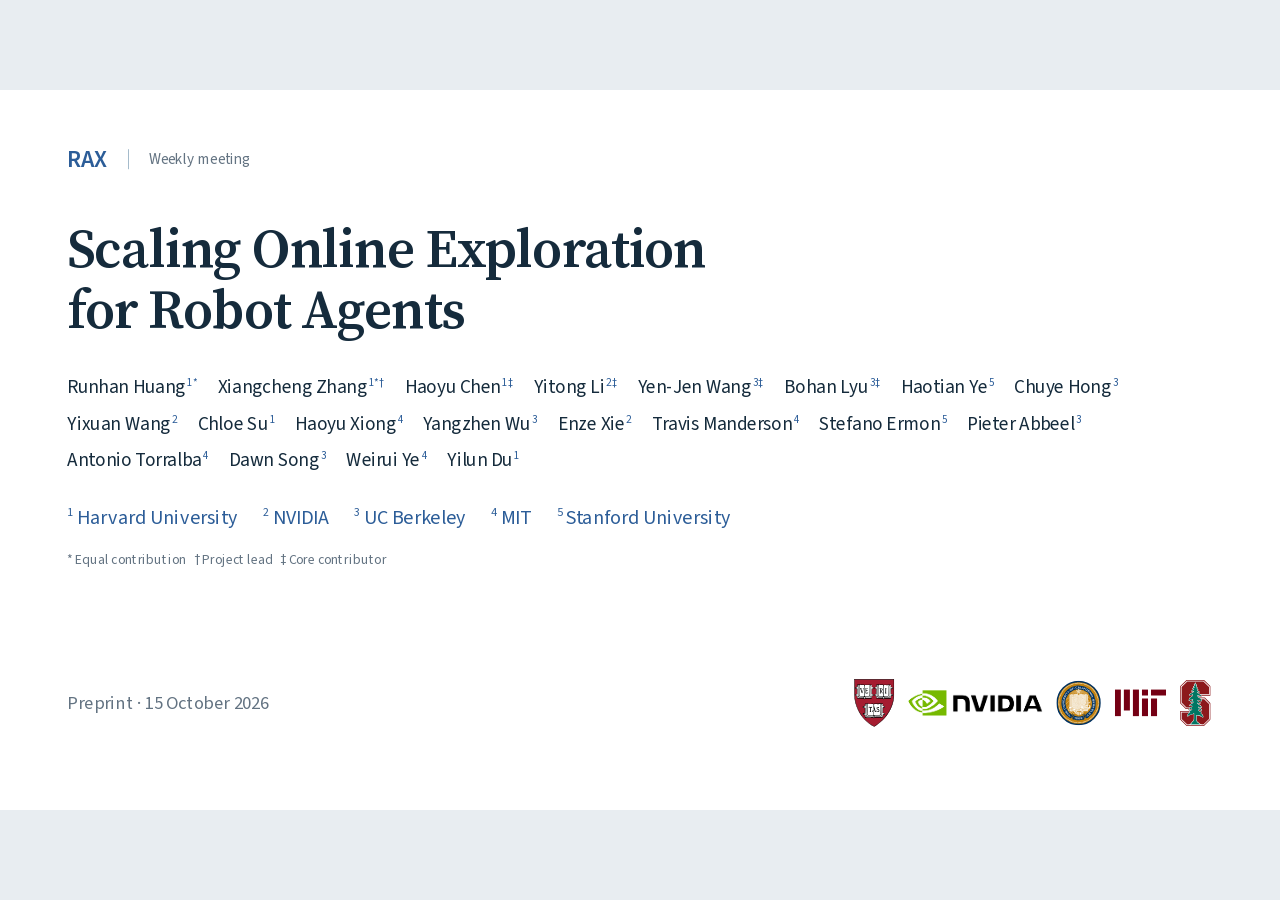
==== commit c6fb7dba: "Retain the original concise cost limitation after review Restore the original limitations slide and " ====
--- a/index.html
+++ b/index.html
@@ -17,17 +17,6 @@
 .switch-slide[data-build-stage="2"] .switch-2{display:block}.execution-zoom{position:relative;overflow:hidden;width:1150px;height:520px;margin:0 auto}.execution-zoom img{position:absolute;max-width:none;width:2300px;height:auto;top:-86px;object-fit:initial}.execution-first img{left:0}.execution-last img{left:-1150px}.execution-zoom+.finding-reading{margin-top:17px;padding-top:19px}.execution-zoom+.finding-reading h3{font-size:27px;margin-bottom:10px}.execution-zoom+.finding-reading p{font-size:22px}@media print{.triple-switch .switch-1{display:none!important}.triple-switch .switch-2{display:block!important}}
 
 @media screen{#deck{height:100dvh}#notes-panel{bottom:0}}
-.limitations-layout{display:grid;grid-template-columns:560px 1fr;gap:90px;padding-top:15px}
-.limitations-cost{border-top:2px solid var(--blue);padding-top:24px}
-.limitations-cost h3{font-size:28px;color:var(--blue);margin:0 0 20px}
-.api-cost{font-family:var(--heading);font-size:76px;font-weight:600;line-height:1.15;color:var(--ink);margin:0 0 20px}
-.api-cost-label{font-size:32px;line-height:1.3;margin:0 0 27px}
-.api-cost-scope{font-size:23px;line-height:1.45;color:var(--muted);margin:0}
-.limitations-questions>div{border-top:1px solid var(--line);padding:21px 0}
-.limitations-questions>div:first-child{border-top:2px solid var(--blue);padding-top:24px}
-.limitations-questions h3{font-size:28px;color:var(--blue);margin:0 0 11px}
-.limitations-questions p{font-size:26px;line-height:1.4;margin:0}
-.limitations-next{border-top:1px solid var(--line);padding-top:25px;margin-top:31px;font-size:27px;line-height:1.4}
 .title-slide .cover-footer{position:absolute;left:0;right:0;bottom:36px;display:flex;justify-content:space-between;align-items:center;height:64px}
 .title-slide .cover-footer .publication-date{margin:0}
 .title-slide .institution-logos{display:block;width:450px;height:64px;object-fit:contain}
@@ -88,10 +77,7 @@
   <div><span>LIBERO-Pro</span><h3>Same goal, new layout</h3><p>Layout generalization</p></div>
 </div>
 <div class="flow-overview-reading"><h3>Shared question</h3><p>How does held-out task performance change as exploration increases?</p></div>
-<p class="flow-overview-note">Metrics, demonstrations, sensing, and execution conditions differ across benchmarks.</p></div><div class="switch-view switch-1" data-build="1"><div class="flow-protocol"><div class="eval-steps"><div><span>Explore and repair</span><h3>Develop the program</h3><p>Direct trials and rehearsals<br>consume the same episode budget.</p></div><div><span>Rehearse and submit</span><h3>Freeze the solution</h3><p>Pass an isolated end-to-end rehearsal<br>on a new exploration scene.</p></div><div><span>Test</span><h3>Official unseen scenes</h3><p>Use the native benchmark metric<br>and stated execution mode.</p></div></div><div class="eval-boundary"><p><strong>Program alone:</strong> fresh environment, no agent edits or retries, no test feedback returned.</p><p><strong>BEHAVIOR exception:</strong> five tasks use an agent; three also receive reviews from other test instances.</p></div></div></div></div></div><footer class="slide-source"><a href="https://arxiv.org/html/2610.22496v1#S5" target="_blank" rel="noopener">§5.2; §9; §10.1–10.7</a><span>RAX · Huang et al., 2026</span></footer><aside class="notes"><p class="timing">11:30–12:30 · 60 seconds</p><div class="speaking-cue"><p>First orient the evaluation: RoboDojo tests precise and sequential tabletop behavior; BEHAVIOR tests household sequences; HumanoidArena tests whole-body control; DexJoCo tests dexterous hands; LIBERO-Pro changes layouts while keeping the task goal.</p><p>Advance to the protocol. Direct exploration and program rehearsals share an episode budget. A program must pass an isolated rehearsal before submission. Most tests run the frozen program alone on new scenes. BEHAVIOR is the exception: five tasks use an agent, and three also receive reports from other test instances. The next figure summarizes the trend across these different contracts.</p></div><details class="optional-note"><summary>Additional detail</summary><p>The episode budget includes interactive attempts and isolated rehearsals across every environment and subagent. Scenes arrive in a fixed order, and exploration never uses the official evaluation scenes.</p><p>The agent freezes a bundle with a registered entry point. It must complete an isolated rehearsal while the agent is paused before it can submit. Submission ends exploration.</p><p>In program-only evaluation, each test runs in a fresh isolated environment, with no edits, retries, or test feedback to the agent. Most benchmarks use this mode.</p><p>BEHAVIOR-1K is different: most tasks allow a fresh agent to operate from the frozen workspace. Its Q-score also measures satisfied goal conditions. These differences matter when comparing the original tables.</p><p>The BEHAVIOR exceptions are more specific than the broad setup statement: sorting items, clearing food, and clean-up-desk each receive review-model reports from the program runs on the other nine public test instances. Do not generalize the no-test-feedback program-only protocol to those tasks.</p><p class="note-source-detail">§10.1–10.2; §5.2.2</p></details><details class="optional-note"><summary>Development and submission detail</summary><p>The paper provides a concrete workflow in Section nine. First, the agent reads the task and uses tools directly until it confirms a success. This establishes a working strategy before it tries to automate the whole task.</p><p>Next, it turns that strategy into observation-driven code. Each stage should check its preconditions, verify its result, and report states it was not designed for.</p><p>Then the program is used on further exploration episodes. New layouts force the program to measure geometry again. If a stage fails, the agent inspects the trace, intervenes, and edits that stage. This is the program-development loop that the previous high-level architecture figure summarizes.</p><p>Finally, benchmark submission freezes the program and requires an isolated rehearsal. This workflow is explicitly scaffolded by generic instructions. It is not an unspecified emergent behavior of an agent with no guidance.</p><p>Parallel agents can share the workspace and exploration ledger while trying complementary strategies. Parallelism changes elapsed collection time; it does not create an unlimited episode budget. The controlled configurations are in the supplementary parallel-exploration table.</p><p class="note-source-detail">§9 Agent Instructions and Skills; §10.2</p></details><p><a href="https://arxiv.org/html/2610.22496v1#S5" target="_blank">Original paper source</a> · <a href="https://robot-agent-exploration.com/" target="_blank">Project</a></p></aside></div></section><section class="slide " data-title="More exploration improves the aggregate performance" data-section="Evaluation" data-minutes="0.58333"  aria-label="More exploration improves the aggregate performance"><div class="slide-inner"><header class="slide-header"><p class="section">Evaluation</p><h2>More exploration improves the aggregate performance</h2></header><div class="slide-content"><div class="result-panels"><div><img src="assets/paper/fig-01-scaling.svg" alt="Figure 1: exploration scaling" class="" data-zoom data-zoom-title="Figure 1: exploration scaling" tabindex="0" role="button" ></div><div><img src="assets/paper/fig-01-comparison.svg" alt="Figure 1: comparison with prior models" class="" data-zoom data-zoom-title="Figure 1: comparison with prior models" tabindex="0" role="button" ></div></div><div class="readout"><p><strong>+37.4 percentage points</strong> is the mean margin over prior learned models across five benchmarks.</p><p class="detail">Equal benchmark weighting. Task-specific budgets and carried-forward results. DexJoCo uses the bimanual subset.</p></div></div><footer class="slide-source"><a href="https://arxiv.org/html/2610.22496v1#S0.F1" target="_blank" rel="noopener">Original Fig. 1; §13</a><span>RAX · Huang et al., 2026</span></footer><aside class="notes"><p class="timing">12:30–13:05 · 35 seconds</p><div class="speaking-cue"><p>More exploration generally improves held-out performance. The headline is a mean margin of 37.4 percentage points over the selected learned-model baselines, equally weighting five benchmarks. It is not a matched-resource comparison: budgets differ, DexJoCo uses the bimanual subset, and LIBERO-Pro includes adaptation. We will now inspect what each benchmark actually shows.</p></div><details class="optional-note"><summary>Additional detail</summary><p>This is the original aggregate figure. The trend is that more exploration yields stronger performance on unseen scenes. The paper's headline margin is thirty-seven-point-four percentage points, averaged equally over five benchmark margins.</p><p>Appendix Section thirteen defines the aggregation. Tasks use different maximum budgets; missing budget results carry forward; the DexJoCo aggregate includes the five bimanual tasks; and LIBERO-Pro includes adaptation.</p><p>The dashed comparison is against learned models. It is not an equal-resource comparison against every prior agent. We should therefore inspect the individual tables to see where improvement occurs and what each result actually measures.</p><p class="note-source-detail">Original Fig. 1; §13</p></details><p><a href="https://arxiv.org/html/2610.22496v1#S0.F1" target="_blank">Original paper source</a> · <a href="https://robot-agent-exploration.com/" target="_blank">Project</a></p></aside></div></section><section class="slide benchmark-profile" data-title="RoboDojo: precise and sequential tabletop tasks" data-section="Evaluation" data-minutes="0.50000"  aria-label="RoboDojo: precise and sequential tabletop tasks"><div class="slide-inner"><header class="slide-header"><p class="section">Evaluation</p><h2>RoboDojo: precise and sequential tabletop tasks</h2></header><div class="slide-content"><div class="benchmark-triptych"><figure class="benchmark-demo"><h3>Make toast</h3><video muted loop controls playsinline preload="metadata" data-autoplay="true" poster="assets/benchmarks/robodojo-make_toast.jpg" style="aspect-ratio:4 / 3" aria-label="Make toast"><source src="assets/benchmarks/robodojo-make_toast.mp4" type="video/mp4"></video><img src="assets/benchmarks/robodojo-make_toast.jpg" alt="Make toast" class="print-poster" ><figcaption>Insert two slices and press the lever.</figcaption></figure><figure class="benchmark-demo"><h3>Plug in a charger</h3><video muted loop controls playsinline preload="metadata" data-autoplay="true" poster="assets/benchmarks/robodojo-plug_in_charger.jpg" style="aspect-ratio:4 / 3" aria-label="Plug in a charger"><source src="assets/benchmarks/robodojo-plug_in_charger.mp4" type="video/mp4"></video><img src="assets/benchmarks/robodojo-plug_in_charger.jpg" alt="Plug in a charger" class="print-poster" ><figcaption>Align the plug with a power strip.</figcaption></figure><figure class="benchmark-demo"><h3>Declare a Mahjong kong</h3><video muted loop controls playsinline preload="metadata" data-autoplay="true" poster="assets/benchmarks/robodojo-make_kong.jpg" style="aspect-ratio:4 / 3" aria-label="Declare a Mahjong kong"><source src="assets/benchmarks/robodojo-make_kong.mp4" type="video/mp4"></video><img src="assets/benchmarks/robodojo-make_kong.jpg" alt="Declare a Mahjong kong" class="print-poster" ><figcaption>Wait for a discard, then expose matching tiles.</figcaption></figure></div><div class="benchmark-facts"><div><h3>What varies</h3><p>7 tasks: layout, precision,<br>memory, sequence, language.</p></div><div><h3>What the agent gets</h3><p>ARX X5, RGB-D, scoring rubric,<br>one completed-task image.</p></div><div><h3>What is evaluated</h3><p>4–64 exploration episodes;<br>program alone on 30–50 layouts.</p></div></div><p class="benchmark-note">Task illustrations from the benchmark; the toast experiment uses the randomized variant. Native score includes partial credit where defined.</p></div><footer class="slide-source"><a href="https://arxiv.org/html/2610.22496v1#S5.T13" target="_blank" rel="noopener">§5.2.1; §10.3; Table 13; official RoboDojo task demonstrations</a><span>RAX · Huang et al., 2026</span></footer><aside class="notes"><p class="timing">13:05–13:35 · 30 seconds</p><div class="speaking-cue"><p>These reference demonstrations illustrate RoboDojo: precise alignment, multi-step actions, and task state such as a Mahjong discard. They are benchmark footage, not RAX rollouts. RAX develops programs for seven tasks and evaluates them on unseen layouts using the native score, which can include partial credit.</p></div><details class="optional-note"><summary>Additional detail</summary><p>RoboDojo combines different manipulation difficulties rather than measuring only pick-and-place. The videos define three goals: two slices into the toaster, a plug into a power strip, and a Mahjong kong after a discard. These are benchmark demonstrations used as task illustrations, not RAX result rollouts.</p><p>RAX uses a dual-arm ARX X5 with high and wrist RGB-D views, a public scoring rubric, and one goal image. The harness adds depth and calibration to the benchmark's RGB rendering. A submitted program is scored alone on thirty to fifty unseen layouts. Some tasks award intermediate score tiers.</p><p class="note-source-detail">§5.2.1; §10.3; Table 13; official RoboDojo task demonstrations</p></details><p><a href="https://arxiv.org/html/2610.22496v1#S5.T13" target="_blank">Original paper source</a> · <a href="https://robot-agent-exploration.com/" target="_blank">Project</a></p></aside></div></section><section class="slide paired-result" data-title="RoboDojo: viable strategies can unlock tasks abruptly" data-section="Evaluation" data-minutes="0.75000"  aria-label="RoboDojo: viable strategies can unlock tasks abruptly"><div class="slide-inner"><header class="slide-header"><p class="section">Evaluation</p><h2>RoboDojo: viable strategies can unlock tasks abruptly</h2></header><div class="slide-content"><div class="result-with-demo"><div class="result-table-large"><img src="assets/paper/table-02-body.svg" alt="Table 2" class="" data-zoom data-zoom-title="Table 2" tabindex="0" role="button" data-zoom-src="assets/paper/table-02.svg" ><p class="table-metric">Native score (%) on unseen layouts; – not run; † no program submitted.</p></div><aside class="result-demo-side"><figure class="benchmark-demo"><h3>Charger task illustration</h3><video muted loop controls playsinline preload="metadata" data-autoplay="true" poster="assets/benchmarks/robodojo-plug_in_charger.jpg" style="aspect-ratio:4 / 3" aria-label="Charger task illustration"><source src="assets/benchmarks/robodojo-plug_in_charger.mp4" type="video/mp4"></video><img src="assets/benchmarks/robodojo-plug_in_charger.jpg" alt="Charger task illustration" class="print-poster" ><figcaption>Benchmark demonstration, not a RAX rollout.</figcaption></figure></aside></div><div class="finding-reading"><h3>Charger: 26 → 94 after increasing the budget from 4 to 8 episodes.</h3><p>Mahjong improves from no submitted program at 8 episodes to 96 at 32. Randomized mug hanging remains near 33–39.</p></div></div><footer class="slide-source"><a href="https://arxiv.org/html/2610.22496v1#S5.T2" target="_blank" rel="noopener">§5.2.1; original Table 2</a><span>RAX · Huang et al., 2026</span></footer><aside class="notes"><p class="timing">13:35–14:20 · 45 seconds</p><div class="speaking-cue"><p>Some capabilities appear abruptly when the agent discovers a viable strategy. Charger score rises from 26 to 94 between four and eight exploration episodes. Mahjong also improves strongly with additional exploration. But randomized mug hanging remains around the thirties. The pattern is task-dependent progress, not a smooth or universal scaling curve.</p></div><details class="optional-note"><summary>Additional detail</summary><p>Read the RAX rows as an exploration-budget sweep. Several tasks improve abruptly when the agent has enough trials to develop a working strategy. Plugging in the charger rises from twenty-six to ninety-four with four versus eight episodes. Making the kong rises from sixty-four to ninety-six with sixteen versus thirty-two.</p><p>The domain-randomized tasks are harder. Toast and sweeping blocks benefit from additional exploration, but hanging mugs remains in the thirties. This is useful counter-evidence to the strongest possible reading of the aggregate curve: every task does not improve smoothly or monotonically.</p><p>The values are the benchmark's native score on held-out layouts, including partial credit where defined. At each task's largest budget, the mean is seventy-eight-point-three compared with twenty-four-point-nine for VPP2.</p><p class="note-source-detail">§5.2.1; original Table 2</p></details><p><a href="https://arxiv.org/html/2610.22496v1#S5.T2" target="_blank">Original paper source</a> · <a href="https://robot-agent-exploration.com/" target="_blank">Project</a></p></aside></div></section><section class="slide benchmark-profile switch-slide behavior-flow-slide" data-title="BEHAVIOR-1K: long household sequences" data-section="Evaluation" data-minutes="0.91667"  aria-label="BEHAVIOR-1K: long household sequences"><div class="slide-inner"><header class="slide-header"><p class="section">Evaluation</p><h2>BEHAVIOR-1K: long household sequences</h2></header><div class="slide-content"><div class="evidence-switch"><div class="switch-view switch-0"><div class="benchmark-goal-strip"><img src="assets/benchmarks/behavior-task-goal.png" alt="Boxing books task and goal" class="" data-zoom data-zoom-title="Boxing books task and goal" tabindex="0" role="button" ></div><div class="behavior-setup"><div><h3>Six selected household tasks</h3><p>Books, organizing, sorting, food,<br>desk cleanup, and loading a car.</p></div><div><h3>A mobile manipulation interface</h3><p>Base, torso, arms, and grippers;<br>head/wrist RGB-D and odometry.</p></div><div><h3>Q-score over 10 public instances</h3><p>Fraction of satisfied goal conditions.<br>Up to 128 exploration episodes.</p></div></div><div class="protocol-note"><strong>Execution is task-specific.</strong><p>Boxing books runs as a program alone. The other five use an agent; three receive reviews of other test instances.</p></div></div><div class="switch-view switch-1" data-build="1"><div class="behavior-mapping-build"><div class="full-figure medium"><img src="assets/paper/fig-06-perception-planning.png" alt="Figure 6: perception, odometry, mapping and planning detail" class="" data-zoom data-zoom-title="Figure 6: perception, odometry, mapping and planning detail" tabindex="0" role="button" data-zoom-src="assets/paper/fig-06.png" ></div><div class="readout"><p><strong>Boxing books:</strong> detect objects, estimate motion, map the scene, and plan paths with A*.</p><p class="detail"></p></div></div></div></div></div><footer class="slide-source"><a href="https://arxiv.org/html/2610.22496v1#S5.T14" target="_blank" rel="noopener">§5.2.2; §10.4; Table 14; Fig. 6</a><span>RAX · Huang et al., 2026</span></footer><aside class="notes"><p class="timing">14:20–15:15 · 55 seconds</p><div class="speaking-cue"><p>BEHAVIOR evaluates six selected household tasks. Its Q-score is the fraction of goal conditions satisfied, not binary success. Boxing books is program-only; the other five tasks use an agent, and three receive cross-instance reviews.</p><p>Advance to the boxing program. The same books example from the introduction now has a concrete solution: detect objects, estimate motion, build a map, plan paths with A-star, and verify each manipulation. This connects the method to the household results on the next slide.</p></div><details class="optional-note"><summary>Additional detail</summary><p>This is a six-task subset of BEHAVIOR-1K, not all one thousand activities. The task goal may require many object interactions and navigation. Q-score measures the satisfied fraction of goal conditions.</p><p>Boxing books uses thirty-two of one hundred twenty-eight allowed episodes, with no demonstration keyframes or vision-language model, and is evaluated program-only. The other five tasks receive successful demonstration keyframes and use an agent in the loop. Sorting items, clearing food, and clean-up-desk additionally receive review reports from the other nine test instances. The main table therefore combines distinct assistance conditions.</p><p class="note-source-detail">§5.2.2; §10.4; Table 14; Fig. 6</p></details><details class="optional-note"><summary>Mapping and navigation detail</summary><p>The method is not limited to a short tabletop action. Figure six shows the program developed for boxing books in BEHAVIOR-1K.</p><p>The agent detects the books, shelves, and box from the camera, tracks motion through visual odometry, builds a scene representation, and uses A-star planning to move through it. The task then becomes a sequence of movement and manipulation stages with observable progress.</p><p>This example explains what “full perception-planning-control program” means in the paper. The code has to supply task-specific state estimation and decision logic, while the backend still supplies the low-level robot interface.</p><p>It also prepares us for the evaluation results: boxing books is the BEHAVIOR task marked as fully automated, whereas most other BEHAVIOR results use an agent in the loop.</p><p class="note-source-detail">§5.2.2; §10.4; original Fig. 6</p></details><p><a href="https://arxiv.org/html/2610.22496v1#S5.T14" target="_blank">Original paper source</a> · <a href="https://robot-agent-exploration.com/" target="_blank">Project</a></p></aside></div></section><section class="slide paired-result" data-title="BEHAVIOR: progress is substantial but task-dependent" data-section="Evaluation" data-minutes="0.66667"  aria-label="BEHAVIOR: progress is substantial but task-dependent"><div class="slide-inner"><header class="slide-header"><p class="section">Evaluation</p><h2>BEHAVIOR: progress is substantial but task-dependent</h2></header><div class="slide-content"><div class="result-with-demo"><div class="result-table-large"><img src="assets/paper/table-03.svg" alt="Table 3" class="" data-zoom data-zoom-title="Table 3" tabindex="0" role="button" data-zoom-src="assets/paper/table-03.svg" ><p class="table-metric">Q-score (%) on ten public test instances; † program-only execution.</p></div><aside class="result-demo-side"><figure class="benchmark-demo"><h3>Boxing-books execution</h3><video muted loop controls playsinline preload="metadata" data-autoplay="true" poster="assets/clips/behavior-boxing20.jpg" style="aspect-ratio:16 / 9" aria-label="Boxing-books execution"><source src="assets/clips/behavior-boxing20.mp4" type="video/mp4"></video><img src="assets/clips/behavior-boxing20.jpg" alt="Boxing-books execution" class="print-poster" ><figcaption>This replay packs 3/6 books: Q-score 0.5.</figcaption></figure></aside></div><div class="finding-reading"><h3>Average Q-score: 46.5 versus 8.2 for the strongest listed challenge entry.</h3><p>Loading the car reaches 100; getting organized reaches 9. Five tasks use an agent, and three receive cross-instance reviews.</p></div></div><footer class="slide-source"><a href="https://arxiv.org/html/2610.22496v1#S5.T3" target="_blank" rel="noopener">§5.2.2; §10.4; original Table 3</a><span>RAX · Huang et al., 2026</span></footer><aside class="notes"><p class="timing">15:15–15:55 · 40 seconds</p><div class="speaking-cue"><p>The mean Q-score is 46.5 versus 8.2 for the strongest listed challenge entry. The spread is large: loading the car reaches 100, while getting organized reaches 9. The replay beside the table packs three of six books. Keep this partial replay distinct from the aggregate result, and keep the task-specific execution conditions in mind.</p></div><details class="optional-note"><summary>Additional detail</summary><p>BEHAVIOR-1K tests long-horizon household tasks. The metric is Q-score, the fraction of goal conditions satisfied. RAX reaches forty-six-point-five on average compared with eight-point-two for the strongest listed challenge entry.</p><p>The task-level spread matters: loading the car reaches full score, while getting organized remains at nine. This shows substantial progress without implying that long-horizon household manipulation is broadly solved.</p><p>During exploration, a separate review model provides detailed feedback including missing conditions, likely causes, suggested code changes, score, and camera frames. Most evaluations use a fresh agent operating from the frozen workspace. Boxing books, marked with a dagger, is the program-only case we just examined.</p><p class="note-source-detail">§5.2.2; §10.4; original Table 3</p></details><p><a href="https://arxiv.org/html/2610.22496v1#S5.T3" target="_blank">Original paper source</a> · <a href="https://robot-agent-exploration.com/" target="_blank">Project</a></p></aside></div></section><section class="slide benchmark-profile" data-title="HumanoidArena: grasp, walk, cross, and place" data-section="Evaluation" data-minutes="0.50000"  aria-label="HumanoidArena: grasp, walk, cross, and place"><div class="slide-inner"><header class="slide-header"><p class="section">Evaluation</p><h2>HumanoidArena: grasp, walk, cross, and place</h2></header><div class="slide-content"><div class="humanoid-task-strip"><figure><img src="assets/benchmarks/humanoid-approach.jpg" alt="Approach the hammer" class="" data-zoom data-zoom-title="Approach the hammer" tabindex="0" role="button" ><figcaption>Approach and grasp</figcaption></figure><figure><img src="assets/benchmarks/humanoid-cross-bar.jpg" alt="Carry the hammer over the bar" class="" data-zoom data-zoom-title="Carry the hammer over the bar" tabindex="0" role="button" ><figcaption>Cross the floor bar</figcaption></figure><figure><img src="assets/benchmarks/humanoid-place-hammer.jpg" alt="Place the hammer in the basket" class="" data-zoom data-zoom-title="Place the hammer in the basket" tabindex="0" role="button" ><figcaption>Place in the basket</figcaption></figure></div><div class="benchmark-facts"><div><h3>Control</h3><p>G1 with Dex3 hands;<br>whole-body references + SONIC.</p></div><div><h3>Learning condition</h3><p>Main result: 3 action demos/task.<br>32–128 exploration episodes.</p></div><div><h3>Evaluation</h3><p>7 tasks, 60 episodes/task.<br>Binary success; a fall is failure.</p></div></div><p class="benchmark-note">DoubleDesk links locomotion and manipulation. The task illustrations above come from the separate action-free case.</p></div><footer class="slide-source"><a href="https://arxiv.org/html/2610.22496v1#S5.T15" target="_blank" rel="noopener">§5.2.3; §10.5; §11.3; Table 15</a><span>RAX · Huang et al., 2026</span></footer><aside class="notes"><p class="timing">15:55–16:25 · 30 seconds</p><div class="speaking-cue"><p>HumanoidArena adds balance and whole-body coordination. DoubleDesk combines grasping a hammer, crossing a floor bar, and placing it in a basket. The main evaluation provides three action demonstrations per task. These illustrations show the separate action-free case; it still retains visual demonstrations.</p></div><details class="optional-note"><summary>Additional detail</summary><p>DoubleDesk makes the whole-body difficulty visible: grasp the hammer, carry it over a bar, and place it in a basket. Falling terminates the task. Other tasks include football, door opening, sitting, boxing, and navigation.</p><p>SONIC tracks balanced whole-body references; the agent must construct useful stepping sequences. Main results allow three action demonstrations, and the largest budgets are thirty-two or one hundred twenty-eight episodes. The pictures illustrate the action-free case of the same task, not the exact main-result runs.</p><p class="note-source-detail">§5.2.3; §10.5; §11.3; Table 15</p></details><p><a href="https://arxiv.org/html/2610.22496v1#S5.T15" target="_blank">Original paper source</a> · <a href="https://robot-agent-exploration.com/" target="_blank">Project</a></p></aside></div></section><section class="slide paired-result switch-slide" data-title="HumanoidArena: difficult sequences need more exploration" data-section="Evaluation" data-minutes="0.91667"  aria-label="HumanoidArena: difficult sequences need more exploration"><div class="slide-inner"><header class="slide-header"><p class="section">Evaluation</p><h2>HumanoidArena: difficult sequences need more exploration</h2></header><div class="slide-content"><div class="evidence-switch"><div class="switch-view switch-0"><div class="result-with-demo"><div class="result-table-large"><img src="assets/paper/table-04-body.svg" alt="Table 4" class="" data-zoom data-zoom-title="Table 4" tabindex="0" role="button" data-zoom-src="assets/paper/table-04.svg" ><p class="table-metric">Success (%) on 60 official episodes/task; main RAX uses 3 action demonstrations.</p></div><aside class="result-demo-side"><figure class="benchmark-demo"><h3>DoubleDesk task execution</h3><video muted loop controls playsinline preload="metadata" data-autoplay="true" poster="assets/clips/humanoid-doubledesk20.jpg" style="aspect-ratio:16 / 9" aria-label="DoubleDesk task execution"><source src="assets/clips/humanoid-doubledesk20.mp4" type="video/mp4"></video><img src="assets/clips/humanoid-doubledesk20.jpg" alt="DoubleDesk task execution" class="print-poster" ><figcaption>Separate action-free program example.</figcaption></figure></aside></div><div class="finding-reading"><h3>Mean success rises from 52.1% at 2 episodes to 80.7% at 32.</h3><p>Task-specific maximum budgets reach 89.8%. The action-free variant reaches 81.9% with visual demonstrations retained and larger budgets.</p></div></div><div class="switch-view switch-1" data-build="1"><div class="finding-figure"><img src="assets/appendix/fig-20.png" alt="Stage-level outcomes across program versions" class="" data-zoom data-zoom-title="Stage-level outcomes across program versions" tabindex="0" role="button" ></div><div class="finding-reading"><h3>One DoubleDesk controller: 34/60 complete tasks, with grasping still the bottleneck.</h3><p>Crossing succeeds in all 59 logged formal episodes; the grasp holds in 40. Intermediate versions can regress.</p></div></div></div></div><footer class="slide-source"><a href="https://arxiv.org/html/2610.22496v1#S5.T4" target="_blank" rel="noopener">§5.2.3; §5.3.4; original Table 4; Fig. 20</a><span>RAX · Huang et al., 2026</span></footer><aside class="notes"><p class="timing">16:25–17:20 · 55 seconds</p><div class="speaking-cue"><p>Mean success rises from 52.1% at two episodes to 80.7% at thirty-two. Task-specific maximum budgets reach 89.8%. The accompanying video is a separate action-free example, not the main three-demonstration run.</p><p>Advance to the stage analysis. One DoubleDesk controller completes 34 of 60 tasks. Bar crossing is reliable in the logged episodes, but maintaining the grasp remains a bottleneck. Intermediate versions can regress even when the final aggregate improves.</p></div><details class="optional-note"><summary>Additional detail</summary><p>The humanoid uses a Unitree G1 with Dex3 hands, and the backend uses the SONIC whole-body tracker. The agent chooses reference poses and constructs the task logic above that tracker.</p><p>The main RAX setting receives three teleoperated demonstrations per task, including actions. It reaches eighty-nine-point-eight percent at task-specific maximum budgets, compared with eighty-one-point-nine for WB-WAM. The harder locomotion-manipulation tasks require larger budgets.</p><p>An action-free ablation, shown in the appendix, removes demonstration actions but retains visual demonstrations and increases the budget. It reaches eighty-one-point-nine percent. This is valuable evidence of exploration, but the main humanoid result should not be described as demonstration-free.</p><p>Advance for the stage-level analysis of the paper's three-demonstration DoubleDesk controller. The bar crossing becomes reliable, but grasping remains a bottleneck. This is one task-level case, not a decomposition of the full benchmark average.</p><p class="note-source-detail">§5.2.3; §5.3.4; original Table 4; Fig. 20</p></details><p><a href="https://arxiv.org/html/2610.22496v1#S5.T4" target="_blank">Original paper source</a> · <a href="https://robot-agent-exploration.com/" target="_blank">Project</a></p></aside></div></section><section class="slide benchmark-profile switch-slide dex-flow-slide" data-title="DexJoCo: grasp design with dexterous hands" data-section="Evaluation" data-minutes="0.83333"  aria-label="DexJoCo: grasp design with dexterous hands"><div class="slide-inner"><header class="slide-header"><p class="section">Evaluation</p><h2>DexJoCo: grasp design with dexterous hands</h2></header><div class="slide-content"><div class="evidence-switch"><div class="switch-view switch-0"><div class="dex-task-figure"><img src="assets/benchmarks/dexjoco-grasp-trials.png" alt="Five explored grasp candidates for the Hanoi task" class="" data-zoom data-zoom-title="Five explored grasp candidates for the Hanoi task" tabindex="0" role="button" ></div><p class="benchmark-goal">Hanoi: move the red disk, then the yellow disk onto the right peg, keeping each disk level.</p><div class="benchmark-facts"><div><h3>Robot and variation</h3><p>Franka arm(s) + 16-DoF hands.<br>Object positions and table height vary.</p></div><div><h3>Task information</h3><p>RGB-D + proprioception;<br>3 goal images, no action demos.</p></div><div><h3>Evaluation</h3><p>2–32 exploration episodes.<br>11 tasks × 150 held-out episodes.</p></div></div></div><div class="switch-view switch-1" data-build="1"><div class="clip-pair"><figure class="small-clip"><h3>Episode 2: a failed pinch</h3><video controls playsinline muted loop preload="metadata" data-autoplay="true" poster="assets/expanded/hanoi-failed-pinch.jpg" aria-label="Episode 2: a failed pinch"><source src="assets/expanded/hanoi-failed-pinch.mp4" type="video/mp4"></video><img src="assets/expanded/hanoi-failed-pinch.jpg" alt="Episode 2: a failed pinch" class="print-poster" ><figcaption>The off-center grasp lets the disk swing and fall.</figcaption></figure><figure class="small-clip"><h3>Episode 6: a successful program</h3><video controls playsinline muted loop preload="metadata" data-autoplay="true" poster="assets/expanded/hanoi-program-success.jpg" aria-label="Episode 6: a successful program"><source src="assets/expanded/hanoi-program-success.mp4" type="video/mp4"></video><img src="assets/expanded/hanoi-program-success.jpg" alt="Episode 6: a successful program" class="print-poster" ><figcaption>A revised grasp becomes part of autonomous code.</figcaption></figure></div><div class="hanoi-flow-reading"><h3>A revised grasp becomes part of an executable solution.</h3><p>Accelerated qualitative case study: episodes 2 and 6 of a 47-episode session.<br>This trace is separate from the fixed-budget benchmark results.</p></div></div></div></div><footer class="slide-source"><a href="https://arxiv.org/html/2610.22496v1#S5.F16" target="_blank" rel="noopener">§5.2.4; §10.6; §11.2; Fig. 16; official Hanoi case study</a><span>RAX · Huang et al., 2026</span></footer><aside class="notes"><p class="timing">17:20–18:10 · 50 seconds</p><div class="speaking-cue"><p>DexJoCo requires controlling the arm and sixteen finger joints per hand, with RGB-D and goal images but no action demonstrations. The Hanoi figure shows why grasp design matters: the disk must stay level while clearing the peg.</p><p>Advance to the observed exploration. An off-center pinch fails in episode two; a revised grasp supports a successful program in episode six. This is a qualitative forty-seven-episode session, separate from the fixed-budget results that follow.</p></div><details class="optional-note"><summary>Additional detail</summary><p>DexJoCo asks the agent to control the arm pose and sixteen finger joints per hand. There is no motion planner, and no force, tactile, or hidden object-pose signal is exposed. Object placement and table height change.</p><p>The Hanoi example requires a level grasp that clears a tall peg. The figure shows why four candidate grasps fail and how a rolled pinch solves the carry geometry. That carry is not yet full task completion; the later program supplies verification and sequencing. The benchmark uses six single-arm and five bimanual tasks, each evaluated on one hundred fifty scenes.</p><p class="note-source-detail">§5.2.4; §10.6; §11.2; Fig. 16</p></details><details class="optional-note"><summary>Hanoi exploration trace</summary><p>These official Hanoi clips make the learning loop concrete. In episode two, a pinch away from the disk's center causes the disk to swing and fall. After further exploration, a revised grasp becomes part of a program that completes the task in episode six.</p><p>This is a qualitative trace from the project's forty-seven-episode case study, not the fixed thirty-two-episode benchmark row. It illustrates what changes: the workspace gains measured geometry, grasp logic, checks, and program revisions while the underlying model parameters stay fixed.</p><p>The quantitative research question is stronger than this pair of clips: if we increase the allowed exploration budget, does the submitted program improve on unseen scenes? The later original result tables address that question. The coding-agent analogy is execution, diagnosis, revision, and testing applied to robot interaction.</p><p class="note-source-detail">§1; §3.3–3.4; §11.2; official Hanoi case study</p></details><p><a href="https://arxiv.org/html/2610.22496v1#S5.F16" target="_blank">Original paper source</a> · <a href="https://robot-agent-exploration.com/" target="_blank">Project</a></p></aside></div></section><section class="slide paired-result" data-title="DexJoCo: bimanual tasks reveal the exploration gain" data-section="Evaluation" data-minutes="0.66667"  aria-label="DexJoCo: bimanual tasks reveal the exploration gain"><div class="slide-inner"><header class="slide-header"><p class="section">Evaluation</p><h2>DexJoCo: bimanual tasks reveal the exploration gain</h2></header><div class="slide-content"><div class="result-with-demo"><div class="result-table-large"><img src="assets/paper/table-05-body.svg" alt="Table 5" class="" data-zoom data-zoom-title="Table 5" tabindex="0" role="button" data-zoom-src="assets/paper/table-05.svg" ><p class="table-metric">Success (%) over 150 episodes/task; the fixed 32-episode row is the comparison here.</p></div><aside class="result-demo-side"><figure class="benchmark-demo"><h3>Hanoi program example</h3><video muted loop controls playsinline preload="metadata" data-autoplay="true" poster="assets/clips/dexjoco-hanoi20.jpg" style="aspect-ratio:16 / 9" aria-label="Hanoi program example"><source src="assets/clips/dexjoco-hanoi20.mp4" type="video/mp4"></video><img src="assets/clips/dexjoco-hanoi20.jpg" alt="Hanoi program example" class="print-poster" ><figcaption>Qualitative session; separate from the fixed-budget table.</figcaption></figure></aside></div><div class="finding-reading"><h3>Across 11 tasks, 32 episodes yield 96.7% versus 65.3% for ME-Dex.</h3><p>Single-arm tasks saturate early. The headline uses five bimanual tasks; 99.5% is a separate best-session-across-budgets statistic.</p></div></div><footer class="slide-source"><a href="https://arxiv.org/html/2610.22496v1#S5.T5" target="_blank" rel="noopener">§5.2.4; §10.6; original Table 5</a><span>RAX · Huang et al., 2026</span></footer><aside class="notes"><p class="timing">18:10–18:50 · 40 seconds</p><div class="speaking-cue"><p>Across eleven tasks, thirty-two exploration episodes yield 96.7% success versus 65.3% for ME-Dex. Single-arm tasks saturate early; the bimanual tasks reveal more exploration benefit. The headline comparison uses only those bimanual tasks. The separate 99.5% number selects each task's best session across budgets, so it should not replace the fixed-budget result.</p></div><details class="optional-note"><summary>Additional detail</summary><p>DexJoCo adds sixteen-degree-of-freedom Allegro hands, in single-arm and bimanual settings. The agent receives RGB-D observations and three completed-task images, without action demonstrations.</p><p>Across all eleven tasks, RAX reaches ninety-six-point-seven percent at thirty-two exploration episodes. The original table exposes the remaining weakness: assembly is lower than the other tasks, rather than every task being perfect.</p><p>The headline teaser uses only the five bimanual tasks for its aggregate, because the single-arm tasks saturate early. Also, the paper's ninety-nine-point-five figure chooses each task's best session across budgets, which is a different statistic from the fixed thirty-two-episode row.</p><p class="note-source-detail">§5.2.4; §10.6; original Table 5</p></details><p><a href="https://arxiv.org/html/2610.22496v1#S5.T5" target="_blank">Original paper source</a> · <a href="https://robot-agent-exploration.com/" target="_blank">Project</a></p></aside></div></section><section class="slide benchmark-profile" data-title="LIBERO-Pro: the goal stays, the layout changes" data-section="Evaluation" data-minutes="0.50000"  aria-label="LIBERO-Pro: the goal stays, the layout changes"><div class="slide-inner"><header class="slide-header"><p class="section">Evaluation</p><h2>LIBERO-Pro: the goal stays, the layout changes</h2></header><div class="slide-content"><div class="libero-profile"><div><img src="assets/benchmarks/libero-layout-pair.png" alt="Official and mirrored cabinet layouts" class="" data-zoom data-zoom-title="Official and mirrored cabinet layouts" tabindex="0" role="button" ><p class="benchmark-goal">Put the bowl in the bottom drawer and close it.</p></div><div><h3>What changes?</h3><p>The cabinet moves to the other side<br>and faces the opposite direction.</p><h3>What is tested?</h3><p>Whether the program measures<br>the new task frame and adapts.</p><h3>Four suites, 40 tasks</h3><p>Spatial, Object, Goal, and Long.</p></div></div><div class="benchmark-facts"><div><h3>Inputs</h3><p>Agent-view/wrist RGB-D;<br>3 goal images, no action demos.</p></div><div><h3>Exploration</h3><p>Up to 20 episodes, then<br>up to 5 optional adaptation episodes.</p></div><div><h3>Evaluation</h3><p>Program alone on 50 standard<br>and 50 perturbed states/task.</p></div></div></div><footer class="slide-source"><a href="https://arxiv.org/html/2610.22496v1#S5.F21" target="_blank" rel="noopener">§5.2.5; §10.7; §11.4; Fig. 21</a><span>RAX · Huang et al., 2026</span></footer><aside class="notes"><p class="timing">18:50–19:20 · 30 seconds</p><div class="speaking-cue"><p>LIBERO-Pro tests layout generalization across forty tasks. In this example, the cabinet moves and faces the opposite direction while the goal stays the same. The program must recover the new task frame. Evaluation includes perturbed states, with up to five optional adaptation episodes; only five tasks are adapted.</p></div><details class="optional-note"><summary>Additional detail</summary><p>LIBERO-Pro perturbs the positions of objects in the same forty tasks. This cabinet case is particularly revealing: a controller written for a drawer opening toward one direction fails when the cabinet is mirrored.</p><p>The adapted program detects which side contains the cabinet and inserts a thirty-six-line coordinate-frame reflection. This one task goes from zero of fifty perturbed states to fifty of fifty after five adaptation episodes. Across the benchmark, only five of forty tasks are adapted. The aggregate table on the next slide should be read separately from this case study.</p><p class="note-source-detail">§5.2.5; §10.7; §11.4; Fig. 21</p></details><p><a href="https://arxiv.org/html/2610.22496v1#S5.F21" target="_blank">Original paper source</a> · <a href="https://robot-agent-exploration.com/" target="_blank">Project</a></p></aside></div></section><section class="slide paired-result switch-slide" data-title="LIBERO-Pro: re-perception transfers, local repairs extend it" data-section="Evaluation" data-minutes="1.16667"  aria-label="LIBERO-Pro: re-perception transfers, local repairs extend it"><div class="slide-inner"><header class="slide-header"><p class="section">Evaluation</p><h2>LIBERO-Pro: re-perception transfers, local repairs extend it</h2></header><div class="slide-content"><div class="evidence-switch"><div class="switch-view switch-0"><div class="result-with-demo"><div class="result-table-large"><img src="assets/paper/table-06-body.svg" alt="Table 6" class="" data-zoom data-zoom-title="Table 6" tabindex="0" role="button" data-zoom-src="assets/paper/table-06.svg" ><p class="table-metric">Success (%) on position-perturbed states; standard LIBERO is a separate setting.</p></div><aside class="result-demo-side"><div class="result-still"><img src="assets/benchmarks/libero-layout-pair.png" alt="Cabinet layout change" class="" data-zoom data-zoom-title="Cabinet layout change" tabindex="0" role="button" data-zoom-src="assets/benchmarks/libero-cabinet-adaptation.png" ><h3>A local frame repair</h3><p>Mirrored cabinet:<br>0/50 → 50/50 after 5 episodes.</p></div></aside></div><div class="finding-reading"><h3>Without adaptation: 76.0%. With adaptation on five tasks: 84.4%.</h3><p>Goal and Long improve most. The cabinet repair succeeds, but a microwave task remains at 2%, so adaptation is not uniformly effective.</p></div></div><div class="switch-view switch-1" data-build="1"><div class="finding-figure"><img src="assets/appendix/fig-14.png" alt="Re-perception under position shifts" class="" data-zoom data-zoom-title="Re-perception under position shifts" tabindex="0" role="button" ></div><div class="finding-reading"><h3>Why transfer can work: re-measure objects instead of replaying their old coordinates.</h3><p>Two-can case: 15/32 cm shifts, 1.0 mm median wrist-refit error, 44/50 perturbed successes. Initial occlusion causes the six failures.</p></div></div></div></div><footer class="slide-source"><a href="https://arxiv.org/html/2610.22496v1#S5.T6" target="_blank" rel="noopener">§5.2.5; §10.7; §12; original Table 6; Fig. 14</a><span>RAX · Huang et al., 2026</span></footer><aside class="notes"><p class="timing">19:20–20:30 · 70 seconds</p><div class="speaking-cue"><p>Without adaptation, success is 76.0%; adapting five tasks raises it to 84.4%. A mirrored cabinet goes from zero of fifty to fifty of fifty after a small frame repair. But the microwave task remains at 2%, so adaptation is not uniformly effective.</p><p>Advance to the two-can case. Re-measuring the objects handles shifts of fifteen and thirty-two centimeters, with a one-millimeter median wrist-refit error. It succeeds in 44 of 50 perturbed states; the six failures begin with an occluded can. This points to the mechanism: measure the current scene instead of replaying old coordinates.</p></div><details class="optional-note"><summary>Additional detail</summary><p>LIBERO-Pro changes object positions and tests whether the solution adapts. RAX starts with a program learned on the training distribution, then may use up to five additional adaptation episodes in the perturbed setting.</p><p>The original table reports seventy-six percent without adaptation and eighty-four-point-four after adaptation. This is a useful example of revising an existing program when assumptions about geometry no longer hold.</p><p>VPP2 is the strongest learned-model comparison used in the headline, while ASPIRE is an important coding-agent comparison. Its reported average is sixty-three-point-two, with its own exploration protocol described in the appendix. Standard LIBERO's ninety-eight-point-five is a different evaluation and should not replace the perturbation result.</p><p>Advance to the two-can mechanism analysis. It separates large changes in object position from the small error after measuring them again. This program succeeds in forty-four of fifty perturbed states; all six failures initially hide a can from its fixed home view.</p><p class="note-source-detail">§5.2.5; §10.7; §12; original Table 6; Fig. 14</p></details><p><a href="https://arxiv.org/html/2610.22496v1#S5.T6" target="_blank">Original paper source</a> · <a href="https://robot-agent-exploration.com/" target="_blank">Project</a></p></aside></div></section><section class="slide switch-slide" data-title="Exploration moves decisions from reasoning into code" data-section="Mechanisms" data-minutes="1.16667"  aria-label="Exploration moves decisions from reasoning into code"><div class="slide-inner"><header class="slide-header"><p class="section">Mechanisms</p><h2>Exploration moves decisions from reasoning into code</h2></header><div class="slide-content"><div class="evidence-switch"><div class="switch-view switch-0"><div class="finding-figure "><img src="assets/paper/fig-07.svg" alt="Inference time and output tokens" class="" data-zoom data-zoom-title="Inference time and output tokens" tabindex="0" role="button" ></div><div class="finding-reading"><h3>Loading the car: 123 min / 254k tokens → 4 min / 4k tokens.</h3><p>Successful episodes only. Environment execution still takes more than one hour per episode.</p></div></div><div class="switch-view switch-1" data-build="1"><div class="finding-figure inference-table"><img src="assets/paper/table-09.svg" alt="Inference and robot-call time" class="" data-zoom data-zoom-title="Inference and robot-call time" tabindex="0" role="button" ></div><div class="finding-reading"><h3>Air fryer: 72.3 min → 18 s of inference overhead.</h3><p>The robot still needs about 2.5 minutes. The 241× ratio does not describe total task duration.</p></div></div></div></div><footer class="slide-source"><a href="https://arxiv.org/html/2610.22496v1#S5.T9" target="_blank" rel="noopener">§5.3.3; Fig. 7; Table 9</a><span>RAX · Huang et al., 2026</span></footer><aside class="notes"><p class="timing">20:30–21:40 · 70 seconds</p><div class="speaking-cue"><p>The first consequence of compiling decisions into code is less repeated deliberation. For loading the car, successful-episode inference drops from 123 minutes and 254 thousand tokens to four minutes and four thousand tokens. Environment execution still takes over an hour.</p><p>Advance to the real-robot timing table. Air-fryer inference drops from 72.3 minutes to eighteen seconds, while robot calls still take about two and a half minutes. These are reductions in inference overhead, not equivalent speedups of physical execution. Next we examine what measurements and checks the program learns to perform.</p></div><details class="optional-note"><summary>Additional detail</summary><p>The curves measure successful episodes as the program takes over more of the work. Loading-the-car inference declines from one hundred twenty-three minutes and two hundred fifty-four thousand output tokens to four minutes and four thousand tokens. Physical environment time remains over an hour.</p><p>Advance to the real-robot timing table. Air-fryer inference shrinks from seventy-two-point-three minutes to eighteen seconds, while robot calls still take about two and a half minutes. This supports a reduction in action-generation overhead, not instantaneous physical execution. Bandu compares different piece counts, so it is not an identical-task timing trial.</p><p class="note-source-detail">§5.3.3; Fig. 7; Table 9</p></details><p><a href="https://arxiv.org/html/2610.22496v1#S5.T9" target="_blank">Original paper source</a> · <a href="https://robot-agent-exploration.com/" target="_blank">Project</a></p></aside></div></section><section class="slide result-slide" data-title="Depth enables metric decisions instead of fixed assumptions" data-section="Mechanisms" data-minutes="0.66667"  aria-label="Depth enables metric decisions instead of fixed assumptions"><div class="slide-inner"><header class="slide-header"><p class="section">Mechanisms</p><h2>Depth enables metric decisions instead of fixed assumptions</h2></header><div class="slide-content"><div class="original-table short-table"><img src="assets/paper/table-08.svg" alt="Table 8" class="" data-zoom data-zoom-title="Table 8" tabindex="0" role="button" data-zoom-src="assets/paper/table-08.svg" ></div><div class="evidence-reading"><p>RGB-D improves the mean score by 17.3 points across four matched settings.</p><p class="detail">With depth: recover metric slot / bread geometry. RGB only: approximate calibration, assumed heights, and visual servoing.</p></div></div><footer class="slide-source"><a href="https://arxiv.org/html/2610.22496v1#S5.T8" target="_blank" rel="noopener">§5.3.2; original Table 8</a><span>RAX · Huang et al., 2026</span></footer><aside class="notes"><p class="timing">21:40–22:20 · 40 seconds</p><div class="speaking-cue"><p>The matched depth ablation improves mean score by 17.3 points across four settings. Depth lets the program estimate metric geometry; RGB-only programs rely more on assumed heights, calibration, and visual servoing. Rich sensing is therefore part of the explanation for performance. The next cases show that experience also changes which measurements the agent chooses to make.</p></div><details class="optional-note"><summary>Additional detail</summary><p>This ablation matches the task, agent, and exploration budget while removing depth. The mean improvement is seventeen-point-three points across four paired settings, covering three tasks.</p><p>The paper's code-level comparison explains the mechanism. With depth, the program estimates slot endpoints and the bread's three-dimensional orientation, measures the grasp again, and rejects geometrically inconsistent estimates. Without depth, it reconstructs a coarse image-to-table calibration and relies on assumed heights and visual servoing.</p><p>This matters for interpretation: rich sensing is a substantial part of RAX's performance. It also supports the proposed mechanism, because the agent actually uses depth to construct the metric representation that drives its actions.</p><p class="note-source-detail">§5.3.2; original Table 8</p></details><p><a href="https://arxiv.org/html/2610.22496v1#S5.T8" target="_blank">Original paper source</a> · <a href="https://robot-agent-exploration.com/" target="_blank">Project</a></p></aside></div></section><section class="slide " data-title="Active perception learns which measurements the task needs" data-section="Mechanisms" data-minutes="0.91667"  aria-label="Active perception learns which measurements the task needs"><div class="slide-inner"><header class="slide-header"><p class="section">Mechanisms</p><h2>Active perception learns which measurements the task needs</h2></header><div class="slide-content"><div class="finding-figure "><img src="assets/paper/fig-08.png" alt="Self-calibration, re-measurement, and contact probing" class="" data-zoom data-zoom-title="Self-calibration, re-measurement, and contact probing" tabindex="0" role="button" ></div><div class="finding-reading"><h3>Calibrate the hand, verify placements, and probe what vision cannot resolve.</h3><p>Hanoi thumb offset: 1.1 mm from the hidden model. Placement height check: mean −0.66 mm over 150 episodes.</p></div></div><footer class="slide-source"><a href="https://arxiv.org/html/2610.22496v1#S5.F8" target="_blank" rel="noopener">§5.4.1; Fig. 8; §11.2; §14.4</a><span>RAX · Huang et al., 2026</span></footer><aside class="notes"><p class="timing">22:20–23:15 · 55 seconds</p><div class="speaking-cue"><p>Active perception includes self-calibration, grasp verification, and contact probing. The agent measures finger offsets, checks held-object placement, and probes a surface that vision cannot resolve. The Hanoi thumb estimate is within 1.1 millimeters, but the index estimate differs by 27 millimeters, so this is not uniform hand-calibration accuracy. The peg case uses supplied CAD and operator guidance. The evidence is that task experience shapes a concrete measurement procedure.</p></div><details class="optional-note"><summary>Additional detail</summary><p>Active perception is more than taking another image. The agent moves its own fingers to calibrate their offsets, observes the held object to verify a lift, and probes a transparent surface when camera depth is inadequate.</p><p>The Hanoi thumb estimate is within one-point-one millimeters of the model it never saw, but the index estimate differs by twenty-seven millimeters. This is not a claim of uniformly accurate whole-hand calibration. The final program repeatedly measures placements across one hundred fifty layouts.</p><p>The peg case uses supplied CAD and operator guidance; the task text explicitly suggests force probing. The contribution is the concrete calibration-and-control procedure, with those inputs acknowledged.</p><p class="note-source-detail">§5.4.1; Fig. 8; §11.2; §14.4</p></details><p><a href="https://arxiv.org/html/2610.22496v1#S5.F8" target="_blank">Original paper source</a> · <a href="https://robot-agent-exploration.com/" target="_blank">Project</a></p></aside></div></section><section class="slide switch-slide" data-title="Failures become checks in later programs" data-section="Mechanisms" data-minutes="0.91667"  aria-label="Failures become checks in later programs"><div class="slide-inner"><header class="slide-header"><p class="section">Mechanisms</p><h2>Failures become checks in later programs</h2></header><div class="slide-content"><div class="evidence-switch"><div class="switch-view switch-0"><div class="finding-figure "><img src="assets/paper/fig-09-cabinet.png" alt="Cabinet collision and swept-footprint rule" class="" data-zoom data-zoom-title="Cabinet collision and swept-footprint rule" tabindex="0" role="button" ></div><div class="finding-reading"><h3>A collision becomes a check before every later base move.</h3><p>The agent evaluates the swept footprint, rather than only the destination pose.</p></div></div><div class="switch-view switch-1" data-build="1"><div class="two-safety-panels"><img src="assets/paper/fig-09-wrist.png" alt="Wrist overload and standing correction" class="" data-zoom data-zoom-title="Wrist overload and standing correction" tabindex="0" role="button" ><img src="assets/paper/fig-09-postures.png" alt="Camera clearance and arm posture" class="" data-zoom data-zoom-title="Camera clearance and arm posture" tabindex="0" role="button" ></div><div class="finding-reading"><h3>Retain a correction as a reusable rule.</h3><p>Standing before lifting follows operator advice. Camera incidents motivate posture and keep-out checks.</p></div></div></div></div><footer class="slide-source"><a href="https://arxiv.org/html/2610.22496v1#S5.F9" target="_blank" rel="noopener">§5.4.2; Fig. 9</a><span>RAX · Huang et al., 2026</span></footer><aside class="notes"><p class="timing">23:15–24:10 · 55 seconds</p><div class="speaking-cue"><p>A cabinet collision leads to a swept-footprint check before later base motion. Advance for the other corrections: operator advice resolves an overloaded wrist by standing before lifting, and camera incidents motivate posture and keep-out checks. Failure lessons become persistent program rules. These are empirical corrections after incidents, not formal safety guarantees.</p></div><details class="optional-note"><summary>Additional detail</summary><p>The first case shows a base rotation pushing a cabinet. The revised behavior checks the area swept by the base, not just its start and final poses.</p><p>Advance for two other mechanisms. A wrist overload is resolved by standing before the lift, a correction supplied by the operator and then retained. A camera collision leads to more natural arm postures and camera keep-out checks. These are empirical recovery rules learned after incidents, not formal safety guarantees.</p><p class="note-source-detail">§5.4.2; Fig. 9</p></details><p><a href="https://arxiv.org/html/2610.22496v1#S5.F9" target="_blank">Original paper source</a> · <a href="https://robot-agent-exploration.com/" target="_blank">Project</a></p></aside></div></section><section class="slide " data-title="The agent requests new tests of generalization" data-section="Mechanisms" data-minutes="0.83333"  aria-label="The agent requests new tests of generalization"><div class="slide-inner"><header class="slide-header"><p class="section">Mechanisms</p><h2>The agent requests new tests of generalization</h2></header><div class="slide-content"><div class="finding-figure "><img src="assets/paper/fig-10.png" alt="Operator requests for safe setup and varied fryer poses" class="" data-zoom data-zoom-title="Operator requests for safe setup and varied fryer poses" tabindex="0" role="button" ></div><div class="finding-reading"><h3>After success, the agent asks for new object placements.</h3><p>Fryer tests span up to 7 cm translation and 18° rotation. One placement requires help and exposes two errors to fix.</p></div></div><footer class="slide-source"><a href="https://arxiv.org/html/2610.22496v1#S5.F10" target="_blank" rel="noopener">§5.4.3; Fig. 10; §14.2</a><span>RAX · Huang et al., 2026</span></footer><aside class="notes"><p class="timing">24:10–25:00 · 50 seconds</p><div class="speaking-cue"><p>After a successful air-fryer run, the agent requests different object placements to test the program. The requested poses vary by up to seven centimeters and eighteen degrees. Four runs finish cleanly; one needs help and exposes two errors. The process includes purposeful operator collaboration. So far, we have examined improvement within a task. The final experiments ask whether this knowledge can be reused across tasks.</p></div><details class="optional-note"><summary>Additional detail</summary><p>The request-operator tool supports three functions: secure a shifting board, move an object away from a risky configuration, and deliberately vary a successful task.</p><p>Across air-fryer runs six through ten, the requested poses change by up to seven centimeters and eighteen degrees. Four runs complete cleanly unattended; one requires help and reveals two program errors. This is purposeful human–robot collaboration and test design, not human-free learning.</p><p class="note-source-detail">§5.4.3; Fig. 10; §14.2</p></details><p><a href="https://arxiv.org/html/2610.22496v1#S5.F10" target="_blank">Original paper source</a> · <a href="https://robot-agent-exploration.com/" target="_blank">Project</a></p></aside></div></section><section class="slide switch-slide" data-title="A six-stage mobile task needs current scene geometry" data-section="Reuse and adaptation" data-minutes="1.08333"  aria-label="A six-stage mobile task needs current scene geometry"><div class="slide-inner"><header class="slide-header"><p class="section">Reuse and adaptation</p><h2>A six-stage mobile task needs current scene geometry</h2></header><div class="slide-content"><div class="evidence-switch"><div class="switch-view switch-0"><div class="video-layout"><div><figure class="video"><video controls playsinline preload="metadata" poster="assets/clips/rby1-six-stages18.jpg" aria-label="Accelerated montage of the six-stage task."><source src="assets/clips/rby1-six-stages18.mp4" type="video/mp4"></video><img src="assets/clips/rby1-six-stages18.jpg" alt="Accelerated montage of the six-stage task." class="print-poster" ><figcaption>Accelerated montage of the six-stage task.</figcaption></figure></div><div><h3>One instruction, six stages</h3><p>Compose skills learned in<br>five earlier practice sessions.</p><p class="key-result">3/3 complete trials</p><p class="micro">Final trial: 98 min.<br>Agent checkpoints and operator support.</p></div></div></div><div class="switch-view switch-1" data-build="1"><div class="mobile-flow"><img src="assets/paper/fig-05-task-flow.png" alt="Six stages of the tidy-up task" class="" data-zoom data-zoom-title="Six stages of the tidy-up task" tabindex="0" role="button" data-zoom-src="assets/paper/fig-05.png" ></div><div class="mobile-scene"><img src="assets/paper/fig-05-scene-model.png" alt="Scene measurements and planned routes" class="" data-zoom data-zoom-title="Scene measurements and planned routes" tabindex="0" role="button" data-zoom-src="assets/paper/fig-05.png" ></div><p class="mobile-finding">Stored skills are grounded again in cup rims, desk edges, and routes through the current scene.</p></div></div></div><footer class="slide-source"><a href="https://arxiv.org/html/2610.22496v1#S4.F5" target="_blank" rel="noopener">§4.1; Fig. 5; §14.6</a><span>RAX · Huang et al., 2026</span></footer><aside class="notes"><p class="timing">25:00–26:05 · 65 seconds</p><div class="speaking-cue"><p>Play the eighteen-second montage. This longer mobile task composes skills practiced in five earlier sessions: move a chair, stack cups, pack objects, place a bucket, tuck the chair, and move a box.</p><p>Advance to the task and geometry figure. Stored routines still need current cup rims, desk edges, and routes. All three complete trials succeed, but the final trial takes ninety-eight minutes and includes agent checkpoints and operator support. The next slide shows what is actually reused.</p></div><details class="optional-note"><summary>Additional detail</summary><p>Play the eighteen-second montage, then advance to the task and scene diagram. The six stages are park the chair, stack cups, put cups and banana into the bucket, put the bucket on the cabinet, tuck the chair, and move the box. Each stage requires current measurements rather than only retrieving a skill name.</p><p>The agent uses semantic rim points and depth for the cups, image-picked desk-edge points, and an explicit model for base routes. The final ninety-eight-minute trial includes an agent at checkpoints and operator support.</p><p class="note-source-detail">§4.1; Fig. 5; §14.6</p></details><p><a href="https://arxiv.org/html/2610.22496v1#S4.F5" target="_blank">Original paper source</a> · <a href="https://robot-agent-exploration.com/" target="_blank">Project</a></p></aside></div></section><section class="slide switch-slide triple-switch" data-title="Skill composition includes local revision" data-section="Reuse and adaptation" data-minutes="1.00000"  aria-label="Skill composition includes local revision"><div class="slide-inner"><header class="slide-header"><p class="section">Reuse and adaptation</p><h2>Skill composition includes local revision</h2></header><div class="slide-content"><div class="evidence-switch"><div class="switch-view switch-0"><div class="finding-figure "><img src="assets/paper/fig-11-library.png" alt="Skills learned in prior sessions" class="" data-zoom data-zoom-title="Skills learned in prior sessions" tabindex="0" role="button" ></div><div class="finding-reading"><h3>Four stored skill modules become building blocks for the longer task.</h3><p>Each module carries executable code, applicability conditions, and evidence from practice.</p></div></div><div class="switch-view switch-1" data-build="1"><div class="execution-zoom execution-first"><img src="assets/paper/fig-11-execution.png" alt="Skill calls for the first three stages" class="" data-zoom data-zoom-title="Skill calls for the first three stages" tabindex="0" role="button" data-zoom-src="assets/paper/fig-11.png" ></div><div class="finding-reading"><h3>Call a stored skill and connect it to the next stage.</h3><p>Chair and cup routines are reused; task-specific code handles the banana and the transition into the bucket.</p></div></div><div class="switch-view switch-2" data-build="2"><div class="execution-zoom execution-last"><img src="assets/paper/fig-11-execution.png" alt="Skill calls for the last three stages" class="" data-zoom data-zoom-title="Skill calls for the last three stages" tabindex="0" role="button" data-zoom-src="assets/paper/fig-11.png" ></div><div class="finding-reading"><h3>Reuse most code; revise the interface to the new scene.</h3><p>Bucket/box changes: about 25 of 1,200+ lines. A chair grasp is revised 4 cm deeper; new reaching code becomes a skill.</p></div></div></div></div><footer class="slide-source"><a href="https://arxiv.org/html/2610.22496v1#S5.F11" target="_blank" rel="noopener">§5.5.1; Fig. 11</a><span>RAX · Huang et al., 2026</span></footer><aside class="notes"><p class="timing">26:05–27:05 · 60 seconds</p><div class="speaking-cue"><p>The stored library contains four verified skill modules. Advance to the first three stages: chair and cup routines are called with task-specific transition logic. Advance to the last three: the code incorporates fresh measurements and local repairs. Bucket and box changes affect about twenty-five of more than twelve hundred lines. A deeper chair grasp repairs failures, and a new reaching helper becomes a stored skill. Reuse includes revision and repository growth.</p></div><details class="optional-note"><summary>Additional detail</summary><p>First show the four stored skills. Advance to the first three stages, where the code calls the chair and cup modules and adds transition logic. Advance again to the later stages, whose calls incorporate fresh cabinet-edge measurements.</p><p>Bucket and box adaptation changes about twenty-five of more than twelve hundred lines. Two failed chair grasps lead to a grasp four centimeters deeper. Newly synthesized hand-reaching code is saved and reused elsewhere.</p><p>The evidence is composition with localized revision and repository growth, not a wholly unattended fixed mobile program.</p><p class="note-source-detail">§5.5.1; Fig. 11</p></details><p><a href="https://arxiv.org/html/2610.22496v1#S5.F11" target="_blank">Original paper source</a> · <a href="https://robot-agent-exploration.com/" target="_blank">Project</a></p></aside></div></section><section class="slide switch-slide" data-title="Task changes trigger selective program repair" data-section="Reuse and adaptation" data-minutes="0.91667"  aria-label="Task changes trigger selective program repair"><div class="slide-inner"><header class="slide-header"><p class="section">Reuse and adaptation</p><h2>Task changes trigger selective program repair</h2></header><div class="slide-content"><div class="evidence-switch"><div class="switch-view switch-0"><div class="finding-figure "><img src="assets/paper/fig-12-cube.png" alt="Changed hiding events and object shape" class="" data-zoom data-zoom-title="Changed hiding events and object shape" tabindex="0" role="button" ></div><div class="finding-reading"><h3>A failed assumption identifies the module that needs repair.</h3><p>The agent adds an upright-cup detector, then preserves 20 of 41 functions when the cube becomes a wedge.</p></div></div><div class="switch-view switch-1" data-build="1"><div class="finding-figure "><img src="assets/paper/fig-12-wiping.png" alt="Paper handling around a reused wiping program" class="" data-zoom data-zoom-title="Paper handling around a reused wiping program" tabindex="0" role="button" ></div><div class="finding-reading"><h3>A changed tool can reuse working perception and control modules.</h3><p>Paper retrieval and disposal are new. Stain removal succeeds in two wet runs; leftover-sheet cleanup remains supervised.</p></div></div></div></div><footer class="slide-source"><a href="https://arxiv.org/html/2610.22496v1#S5.F12" target="_blank" rel="noopener">§5.5.2; Fig. 12; §14.1, §14.3</a><span>RAX · Huang et al., 2026</span></footer><aside class="notes"><p class="timing">27:05–28:00 · 55 seconds</p><div class="speaking-cue"><p>The same pattern appears when the task changes. In the cube case, a violated assumption triggers a new event detector; a later wedge variant preserves twenty of forty-one functions. Advance to wiping: the paper-towel task reuses perception and wiping logic but adds paper handling. The stain is removed in both wet trials, while some leftover-paper cleanup stays supervised. These are concrete local repairs, not a universal adaptation success rate.</p></div><details class="optional-note"><summary>Additional detail</summary><p>In the cube task, a changed hiding event causes a safe stop. The agent extends the event detector and validates it against current and historical recordings before resuming. When the object becomes a wedge, twenty of forty-one functions remain unchanged, including the tracker.</p><p>Advance to the tool-change case. The paper-towel program imports stain detection, reachable-region estimation, pressing, wiping, and residue checks from the towel program. It adds paper handling. The stain is removed in both wet trials, but some leftover-sheet cleanup uses supervised scripts. These are localized repair cases, not a universal adaptation success rate.</p><p class="note-source-detail">§5.5.2; Fig. 12; §14.1, §14.3</p></details><p><a href="https://arxiv.org/html/2610.22496v1#S5.F12" target="_blank">Original paper source</a> · <a href="https://robot-agent-exploration.com/" target="_blank">Project</a></p></aside></div></section><section class="slide " data-title="What scales with online experience?" data-section="Discussion" data-minutes="0.58333"  aria-label="What scales with online experience?"><div class="slide-inner"><header class="slide-header"><p class="section">Discussion</p><h2>What scales with online experience?</h2></header><div class="slide-content"><div class="key-findings"><div><h3>Capability</h3><p>Higher held-out scores, with task-specific plateaus and regressions.</p></div><div><h3>Execution efficiency</h3><p>More decisions run as code; model deliberation and output tokens fall.</p></div><div><h3>Measurement and checks</h3><p>Experience changes sensing, calibration, verification, and preflight rules.</p></div><div><h3>Reusable knowledge</h3><p>Skills compose, receive local repairs, and create new reusable helpers.</p></div></div><p class="finding-summary">The learned state is an evolving executable system, supported by task-specific evidence.</p></div><footer class="slide-source"><a href="https://arxiv.org/html/2610.22496v1#S5.F7" target="_blank" rel="noopener">§5.2–5.5; Fig. 7–12</a><span>RAX · Huang et al., 2026</span></footer><aside class="notes"><p class="timing">28:00–28:35 · 35 seconds</p><div class="speaking-cue"><p>Four things change with experience: task capability, execution overhead, the measurements and checks inside the program, and the knowledge available for reuse. Each is supported by different evidence. Together they describe an evolving executable system, rather than a single uniformly autonomous policy.</p></div><details class="optional-note"><summary>Additional detail</summary><p>The paper's findings span more than aggregate task success. Experience improves capability, reduces the repeated deliberation needed for execution, changes the measurements and checks that the program uses, and creates reusable knowledge.</p><p>Each claim is grounded in a different experiment or case study. They should not be collapsed into one scaling law or one uniform autonomy claim.</p><p class="note-source-detail">§5.2–5.5; Fig. 7–12</p></details><p><a href="https://arxiv.org/html/2610.22496v1#S5.F7" target="_blank">Original paper source</a> · <a href="https://robot-agent-exploration.com/" target="_blank">Project</a></p></aside></div></section><section class="slide cost-limitations-slide" data-title="Limits of the evidence and next experiments" data-section="Discussion" data-minutes="1.00000"  aria-label="Limits of the evidence and next experiments"><div class="slide-inner"><header class="slide-header"><p class="section">Discussion</p><h2>Limits of the evidence and next experiments</h2></header><div class="slide-content"><div class="limitations-layout">
-<div class="limitations-cost"><h3>Compute and cost</h3><p class="api-cost">&gt; US$100k</p><p class="api-cost-label">Model API credits<br>across the full study</p><p class="api-cost-scope">All simulation and real-robot experiments.<br>An aggregate research cost, not a per-task figure.</p></div>
-<div class="limitations-questions"><div><h3>Cost effectiveness</h3><p>Lower inference overhead in the final program does not establish a low total cost of learning.</p></div><div><h3>Fair comparisons</h3><p>Match sensing, demonstrations, feedback, and compute budgets.</p></div><div><h3>Long-term reliability</h3><p>Test skill regressions and account for operator time, resets, and safety.</p></div></div>
-</div><p class="limitations-next"><strong>Next evaluation:</strong> performance versus API spend, robot hours, and operator effort.</p></div><footer class="slide-source"><a href="https://arxiv.org/html/2610.22496v1#S15" target="_blank" rel="noopener">§15 Compute and Cost; §5–6; §10; §14 · Assessment</a><span>RAX · Huang et al., 2026</span></footer><aside class="notes"><p class="timing">28:35–29:35 · 60 seconds</p><div class="speaking-cue"><p>The paper reports more than one hundred thousand US dollars of model API credits across all simulation and real-robot experiments. This is an aggregate research cost, not the cost of one robot or one task. Programs reduce later inference overhead, but that does not establish that the complete learning process is inexpensive.</p><p>Cost effectiveness also depends on robot hours, resets, and operator effort. Baseline comparisons need matched resources, and growing skill libraries need regression tests. A useful next evaluation would plot task performance against these resource budgets.</p></div><details class="optional-note"><summary>Additional detail</summary><p>The strongest evidence is that experience can improve executable robot behavior across a broad suite, even while the base model remains fixed. The real sessions also provide inspectable examples of perception, recovery, and reuse.</p><p>The main open questions concern attribution and long-term scaling. The baselines do not uniformly share the same sensing, feedback, demonstrations, or compute budget. A growing repository also needs regression tests and evidence that old skills remain reliable.</p><p>The physical learning loop includes resets, hardware handling, and supervision. Some safety rules were added after incidents, so these experiments do not provide formal safety guarantees. Finally, the paper reports more than one hundred thousand dollars of API credits across the entire study. That motivates a cost frontier measured in compute, robot hours, and operator effort.</p><p class="note-source-detail">§5–6; §10; §14–15 · Assessment</p></details><p><a href="https://arxiv.org/html/2610.22496v1#S15" target="_blank">Original paper source</a> · <a href="https://robot-agent-exploration.com/" target="_blank">Project</a></p></aside></div></section><section class="slide conclusion-slide" data-title="Online experience becomes reusable robot knowledge" data-section="Discussion" data-minutes="0.41667"  aria-label="Online experience becomes reusable robot knowledge"><div class="slide-inner"><header class="slide-header"><p class="section">Discussion</p><h2>Online experience becomes reusable robot knowledge</h2></header><div class="slide-content"><div class="closing"><p class="closing-main">RAX makes the experience-to-program<br>loop a scaling axis for robot learning.</p><div class="closing-points"><p><b>Learn</b> task geometry and control strategies through interaction.</p><p><b>Automate</b> recurring decisions in feedback programs.</p><p><b>Accumulate</b> verified skills for later tasks.</p></div><p class="closing-question">Can executable knowledge become a reliable, scalable complement to learned policy parameters?</p></div></div><footer class="slide-source"><a href="https://arxiv.org/html/2610.22496v1#S1" target="_blank" rel="noopener">§1 contributions; §6 Discussion</a><span>RAX · Huang et al., 2026</span></footer><aside class="notes"><p class="timing">29:35–30:00 · 25 seconds</p><div class="speaking-cue"><p>RAX turns interaction into task knowledge, recurring decisions into code, and successful procedures into reusable skills. The central contribution is this experience-to-program scaling axis. The open question is whether executable knowledge can become a reliable and cost-effective complement to learned policy parameters.</p></div><details class="optional-note"><summary>Additional detail</summary><p>The central contribution is the experience-to-program loop. The agent uses online interaction to discover task-relevant geometry and strategies, moves recurring decisions into executable code, and preserves verified skills for future tasks.</p><p>The study provides substantial evidence that this process can improve robot capability. The next challenge is to make the accumulated knowledge reliable and cost-effective over much longer sequences of tasks.</p><p class="note-source-detail">§1 contributions; §6 Discussion</p></details><p><a href="https://arxiv.org/html/2610.22496v1#S1" target="_blank">Original paper source</a> · <a href="https://robot-agent-exploration.com/" target="_blank">Project</a></p></aside></div></section><section class="slide " data-title="Appendix: platform control contracts" data-section="Appendix" data-minutes="0.00000" data-backup="true" aria-label="Appendix: platform control contracts"><div class="slide-inner"><header class="slide-header"><p class="section">Appendix</p><h2>Appendix: platform control contracts</h2></header><div class="slide-content"><div class="full-figure appendix-full"><img src="assets/paper/table-01.png" alt="Original Table 1: low-level control and action spaces" class="" data-zoom data-zoom-title="Original Table 1: low-level control and action spaces" tabindex="0" role="button" ></div></div><footer class="slide-source"><a href="https://arxiv.org/html/2610.22496v1#S4.T1" target="_blank" rel="noopener">§4.2; original Table 1</a><span>RAX · Huang et al., 2026</span></footer><aside class="notes"><p class="timing">Appendix · outside the 30-minute main talk</p><p>The table separates the low-level controller from the agent action space and model-based helpers. New embodiments require a backend and interface documentation. Task-specific logic is developed above those interfaces.</p><p class="note-source-detail">§4.2; original Table 1</p><p><a href="https://arxiv.org/html/2610.22496v1#S4.T1" target="_blank">Original paper source</a> · <a href="https://robot-agent-exploration.com/" target="_blank">Project</a></p></aside></div></section><section class="slide " data-title="Appendix: generic instructions supplied to each session" data-section="Appendix" data-minutes="0.00000" data-backup="true" aria-label="Appendix: generic instructions supplied to each session"><div class="slide-inner"><header class="slide-header"><p class="section">Appendix</p><h2>Appendix: generic instructions supplied to each session</h2></header><div class="slide-content"><div class="full-figure appendix-full"><img src="assets/paper/table-12.png" alt="Original Table 12: robot-agnostic skills" class="" data-zoom data-zoom-title="Original Table 12: robot-agnostic skills" tabindex="0" role="button" ></div></div><footer class="slide-source"><a href="https://arxiv.org/html/2610.22496v1#S9.T12" target="_blank" rel="noopener">§9; original Table 12</a><span>RAX · Huang et al., 2026</span></footer><aside class="notes"><p class="timing">Appendix · outside the 30-minute main talk</p><p>These documents specify the workflow: direct exploration, observation-driven autonomous code, experience memory, transfer hand-off, and optional parallelism. They scaffold the learning process without supplying a solution for each task.</p><p class="note-source-detail">§9; original Table 12</p><p><a href="https://arxiv.org/html/2610.22496v1#S9.T12" target="_blank">Original paper source</a> · <a href="https://robot-agent-exploration.com/" target="_blank">Project</a></p></aside></div></section><section class="slide " data-title="Appendix: parallel exploration" data-section="Appendix" data-minutes="0.00000" data-backup="true" aria-label="Appendix: parallel exploration"><div class="slide-inner"><header class="slide-header"><p class="section">Appendix</p><h2>Appendix: parallel exploration</h2></header><div class="slide-content"><div class="original-table short-table"><img src="assets/paper/table-07.svg" alt="Table 7" class="" data-zoom data-zoom-title="Table 7" tabindex="0" role="button" data-zoom-src="assets/paper/table-07.svg" ></div><div class="evidence-reading"><p>Codex: 32 episodes take 14.2 h with one agent/environment and 9.2 h with two.</p><p class="detail">Claude comparison changes both parallelism and the episode budget. Treat it as a configuration comparison.</p></div></div><footer class="slide-source"><a href="https://arxiv.org/html/2610.22496v1#S5.T7" target="_blank" rel="noopener">§5.3.1; original Table 7</a><span>RAX · Huang et al., 2026</span></footer><aside class="notes"><p class="timing">Appendix · outside the 30-minute main talk</p><p>The Codex pair keeps the episode budget at thirty-two and has similar final scores. The Claude pair uses different budgets. These are limited configuration comparisons, not a complete empirical scaling law in agent count.</p><p class="note-source-detail">§5.3.1; original Table 7</p><p><a href="https://arxiv.org/html/2610.22496v1#S5.T7" target="_blank">Original paper source</a> · <a href="https://robot-agent-exploration.com/" target="_blank">Project</a></p></aside></div></section><section class="slide " data-title="Appendix: humanoid demonstrations without actions" data-section="Appendix" data-minutes="0.00000" data-backup="true" aria-label="Appendix: humanoid demonstrations without actions"><div class="slide-inner"><header class="slide-header"><p class="section">Appendix</p><h2>Appendix: humanoid demonstrations without actions</h2></header><div class="slide-content"><div class="original-table short-table"><img src="assets/paper/table-10.svg" alt="Table 10" class="" data-zoom data-zoom-title="Table 10" tabindex="0" role="button" data-zoom-src="assets/paper/table-10.svg" ></div><div class="evidence-reading"><p>Removing action data still reaches 81.9% mean success.</p><p class="detail">Visual demonstrations remain, and exploration budgets increase. The setting differs from the main RAX row.</p></div></div><footer class="slide-source"><a href="https://arxiv.org/html/2610.22496v1#S5.T10" target="_blank" rel="noopener">§5.3.4; original Table 10</a><span>RAX · Huang et al., 2026</span></footer><aside class="notes"><p class="timing">Appendix · outside the 30-minute main talk</p><p>This ablation retains three demonstration videos but removes actions. It also increases exploration budgets, particularly for whole-body locomotion-manipulation tasks. It is evidence that the agent can discover action sequences with additional exploration.</p><p class="note-source-detail">§5.3.4; original Table 10</p><p><a href="https://arxiv.org/html/2610.22496v1#S5.T10" target="_blank">Original paper source</a> · <a href="https://robot-agent-exploration.com/" target="_blank">Project</a></p></aside></div></section><section class="slide " data-title="Appendix: inference latency and output tokens" data-section="Appendix" data-minutes="0.00000" data-backup="true" aria-label="Appendix: inference latency and output tokens"><div class="slide-inner"><header class="slide-header"><p class="section">Appendix</p><h2>Appendix: inference latency and output tokens</h2></header><div class="slide-content"><div class="full-figure appendix-full"><img src="assets/paper/fig-07.png" alt="Figure 7: inference time and tokens" class="" data-zoom data-zoom-title="Figure 7: inference time and tokens" tabindex="0" role="button" ></div><p class="micro">Successful episodes only. Inference excludes simulator / hardware execution time.</p></div><footer class="slide-source"><a href="https://arxiv.org/html/2610.22496v1#S5.F7" target="_blank" rel="noopener">§5.3.3; original Fig. 7</a><span>RAX · Huang et al., 2026</span></footer><aside class="notes"><p class="timing">Appendix · outside the 30-minute main talk</p><p>On loading the car, inference falls from one hundred twenty-three minutes to four minutes, but environment execution still exceeds an hour per episode. Hollow markers are standalone rehearsals and filled markers include agent involvement.</p><p class="note-source-detail">§5.3.3; original Fig. 7</p><p><a href="https://arxiv.org/html/2610.22496v1#S5.F7" target="_blank">Original paper source</a> · <a href="https://robot-agent-exploration.com/" target="_blank">Project</a></p></aside></div></section><section class="slide " data-title="Appendix: skill composition trace" data-section="Appendix" data-minutes="0.00000" data-backup="true" aria-label="Appendix: skill composition trace"><div class="slide-inner"><header class="slide-header"><p class="section">Appendix</p><h2>Appendix: skill composition trace</h2></header><div class="slide-content"><div class="full-figure appendix-full"><img src="assets/paper/fig-11.png" alt="Figure 11: stored skills and RB-Y1 execution" class="" data-zoom data-zoom-title="Figure 11: stored skills and RB-Y1 execution" tabindex="0" role="button" ></div></div><footer class="slide-source"><a href="https://arxiv.org/html/2610.22496v1#S5.F11" target="_blank" rel="noopener">§5.5.1; §14.6; original Fig. 11</a><span>RAX · Huang et al., 2026</span></footer><aside class="notes"><p class="timing">Appendix · outside the 30-minute main talk</p><p>The original figure connects earlier skills, the six sequential stages, and the code that invokes stored modules. It makes reuse visible while also showing that ad-hoc task logic remains.</p><p class="note-source-detail">§5.5.1; §14.6; original Fig. 11</p><p><a href="https://arxiv.org/html/2610.22496v1#S5.F11" target="_blank">Original paper source</a> · <a href="https://robot-agent-exploration.com/" target="_blank">Project</a></p></aside></div></section><section class="slide " data-title="Appendix: full architecture and generated code" data-section="Appendix" data-minutes="0.00000" data-backup="true" aria-label="Appendix: full architecture and generated code"><div class="slide-inner"><header class="slide-header"><p class="section">Appendix</p><h2>Appendix: full architecture and generated code</h2></header><div class="slide-content"><div class="full-figure appendix-full"><img src="assets/paper/fig-02.png" alt="Figure 2: full architecture" class="" data-zoom data-zoom-title="Figure 2: full architecture" tabindex="0" role="button" ></div></div><footer class="slide-source"><a href="https://arxiv.org/html/2610.22496v1#S3.F2" target="_blank" rel="noopener">§3; original Fig. 2</a><span>RAX · Huang et al., 2026</span></footer><aside class="notes"><p class="timing">Appendix · outside the 30-minute main talk</p><p>Use the full-resolution figure viewer to inspect the program, memory fields, or tool boundary. The main method section explained each component separately.</p><p class="note-source-detail">§3; original Fig. 2</p><p><a href="https://arxiv.org/html/2610.22496v1#S3.F2" target="_blank">Original paper source</a> · <a href="https://robot-agent-exploration.com/" target="_blank">Project</a></p></aside></div></section><section class="slide video-slide" data-title="Appendix: unattended Bandu reconstruction" data-section="Appendix" data-minutes="0.00000" data-backup="true" aria-label="Appendix: unattended Bandu reconstruction"><div class="slide-inner"><header class="slide-header"><p class="section">Appendix</p><h2>Appendix: unattended Bandu reconstruction</h2></header><div class="slide-content"><div class="video-layout"><div><figure class="video"><video controls playsinline preload="metadata" poster="assets/clips/bandu-final18.jpg" aria-label="Accelerated playback."><source src="assets/clips/bandu-final18.mp4" type="video/mp4"></video><img src="assets/clips/bandu-final18.jpg" alt="Accelerated playback." class="print-poster" ><figcaption>Accelerated playback.</figcaption></figure></div><div><h3>Seven pieces rebuilt</h3><p>Final unattended reconstruction:<br><strong>7 / 7 pieces in 663 seconds.</strong></p><p>The session includes earlier exploration,<br>failures, and operator support.</p><p class="micro">The inference comparison uses a 6-piece agent run and a 7-piece program run.</p></div></div></div><footer class="slide-source"><a href="https://arxiv.org/html/2610.22496v1#S5.T9" target="_blank" rel="noopener">§14.5; Table 9</a><span>RAX · Huang et al., 2026</span></footer><aside class="notes"><p class="timing">Appendix · outside the 30-minute main talk</p><p>The final program reconstructs seven pieces without intervention. Keep that final-run result distinct from the supervision and recovery that occurred earlier in the learning session.</p><p class="note-source-detail">§14.5; Table 9</p><p><a href="https://arxiv.org/html/2610.22496v1#S5.T9" target="_blank">Original paper source</a> · <a href="https://robot-agent-exploration.com/" target="_blank">Project</a></p></aside></div></section><section class="slide " data-title="Appendix: the full boxing-books program" data-section="Appendix" data-minutes="0.00000" data-backup="true" aria-label="Appendix: the full boxing-books program"><div class="slide-inner"><header class="slide-header"><p class="section">Appendix</p><h2>Appendix: the full boxing-books program</h2></header><div class="slide-content"><div class="full-figure appendix-full"><img src="assets/paper/fig-06.png" alt="Figure 6: complete boxing-books pipeline" class="" data-zoom data-zoom-title="Figure 6: complete boxing-books pipeline" tabindex="0" role="button" ></div></div><footer class="slide-source"><a href="https://arxiv.org/html/2610.22496v1#S5.F6" target="_blank" rel="noopener">§5.2.2; original Fig. 6</a><span>RAX · Huang et al., 2026</span></footer><aside class="notes"><p class="timing">Appendix · outside the 30-minute main talk</p><p>The upper panels define the task and its state estimation. The lower panels show the policy flow, including rescan, grasp verification, retry, and exploration of a new region. Click to inspect the full-resolution original.</p><p class="note-source-detail">§5.2.2; original Fig. 6</p><p><a href="https://arxiv.org/html/2610.22496v1#S5.F6" target="_blank">Original paper source</a> · <a href="https://robot-agent-exploration.com/" target="_blank">Project</a></p></aside></div></section><section class="slide " data-title="Appendix: both program-adaptation cases" data-section="Appendix" data-minutes="0.00000" data-backup="true" aria-label="Appendix: both program-adaptation cases"><div class="slide-inner"><header class="slide-header"><p class="section">Appendix</p><h2>Appendix: both program-adaptation cases</h2></header><div class="slide-content"><div class="full-figure appendix-full"><img src="assets/paper/fig-12.png" alt="Figure 12: cube and wiping adaptations" class="" data-zoom data-zoom-title="Figure 12: cube and wiping adaptations" tabindex="0" role="button" ></div></div><footer class="slide-source"><a href="https://arxiv.org/html/2610.22496v1#S5.F12" target="_blank" rel="noopener">§5.5.2; original Fig. 12</a><span>RAX · Huang et al., 2026</span></footer><aside class="notes"><p class="timing">Appendix · outside the 30-minute main talk</p><p>The full figure shows both changed hiding conditions in the cube task and changed tools in the wiping task. Code colors distinguish new, modified, and reused material.</p><p class="note-source-detail">§5.5.2; original Fig. 12</p><p><a href="https://arxiv.org/html/2610.22496v1#S5.F12" target="_blank">Original paper source</a> · <a href="https://robot-agent-exploration.com/" target="_blank">Project</a></p></aside></div></section><section class="slide " data-title="Large layout shifts can still yield small localization errors" data-section="Additional analysis" data-minutes="0.00000" data-backup="true" aria-label="Large layout shifts can still yield small localization errors"><div class="slide-inner"><header class="slide-header"><p class="section">Additional analysis</p><h2>Large layout shifts can still yield small localization errors</h2></header><div class="slide-content"><div class="finding-figure"><img src="assets/appendix/fig-14.png" alt="Object displacement and re-perception error" class="" data-zoom data-zoom-title="Object displacement and re-perception error" tabindex="0" role="button" ></div><div class="finding-reading"><h3>Objects move 15 and 32 cm; wrist re-perception has a 1.0 mm median error.</h3><p>One LIBERO case: 44/50 perturbed successes. All six failures start with an occluded can.</p></div></div><footer class="slide-source"><a href="https://arxiv.org/html/2610.22496v1#S5.F14" target="_blank" rel="noopener">§11.1; Fig. 14</a><span>RAX · Huang et al., 2026</span></footer><aside class="notes"><p class="timing">Appendix · outside the 30-minute main talk</p><p>The case shows why locating objects again can transfer beyond stored coordinates. It also exposes the limit: the program only re-perceives from its home pose and stops when a can is initially hidden.</p><p class="note-source-detail">§11.1; Fig. 14</p><p><a href="https://arxiv.org/html/2610.22496v1#S5.F14" target="_blank">Original paper source</a> · <a href="https://robot-agent-exploration.com/" target="_blank">Project</a></p></aside></div></section><section class="slide " data-title="Grasp search resolves a geometric constraint" data-section="Additional analysis" data-minutes="0.00000" data-backup="true" aria-label="Grasp search resolves a geometric constraint"><div class="slide-inner"><header class="slide-header"><p class="section">Additional analysis</p><h2>Grasp search resolves a geometric constraint</h2></header><div class="slide-content"><div class="finding-figure"><img src="assets/appendix/fig-16.png" alt="Five candidate grasps and their outcomes" class="" data-zoom data-zoom-title="Five candidate grasps and their outcomes" tabindex="0" role="button" ></div><div class="finding-reading"><h3>A rolled vertical pinch clears the peg and keeps the disk level.</h3><p>The successful carry in episode 4 is a component success, not the first complete task execution.</p></div></div><footer class="slide-source"><a href="https://arxiv.org/html/2610.22496v1#S5.F16" target="_blank" rel="noopener">§11.2; Fig. 16</a><span>RAX · Huang et al., 2026</span></footer><aside class="notes"><p class="timing">Appendix · outside the 30-minute main talk</p><p>Hooking rotates the disk, a wall pinch swings it, side pinching slips, and a cage fails to contact both sides. The roll moves the palm away from the peg and allows a pinch through the disk center.</p><p class="note-source-detail">§11.2; Fig. 16</p><p><a href="https://arxiv.org/html/2610.22496v1#S5.F16" target="_blank">Original paper source</a> · <a href="https://robot-agent-exploration.com/" target="_blank">Project</a></p></aside></div></section><section class="slide " data-title="Stage-level traces reveal the remaining bottleneck" data-section="Additional analysis" data-minutes="0.00000" data-backup="true" aria-label="Stage-level traces reveal the remaining bottleneck"><div class="slide-inner"><header class="slide-header"><p class="section">Additional analysis</p><h2>Stage-level traces reveal the remaining bottleneck</h2></header><div class="slide-content"><div class="finding-figure"><img src="assets/appendix/fig-20.png" alt="Program versions and stage failures" class="" data-zoom data-zoom-title="Program versions and stage failures" tabindex="0" role="button" ></div><div class="finding-reading"><h3>The final DoubleDesk program completes 34/60 episodes.</h3><p>Crossing succeeds in all 59 logged formal episodes; grasping holds in only 40. Development is not monotonic.</p></div></div><footer class="slide-source"><a href="https://arxiv.org/html/2610.22496v1#S5.F20" target="_blank" rel="noopener">§11.3; Fig. 20</a><span>RAX · Huang et al., 2026</span></footer><aside class="notes"><p class="timing">Appendix · outside the 30-minute main talk</p><p>Do not read the version sequence as uniform improvement. The matrix is valuable because it localizes failures. Once crossing becomes reliable, grasping and later placement still limit end-to-end task success.</p><p class="note-source-detail">§11.3; Fig. 20</p><p><a href="https://arxiv.org/html/2610.22496v1#S5.F20" target="_blank">Original paper source</a> · <a href="https://robot-agent-exploration.com/" target="_blank">Project</a></p></aside></div></section><section class="slide " data-title="The geometric model uses concrete numerical estimators" data-section="Additional analysis" data-minutes="0.00000" data-backup="true" aria-label="The geometric model uses concrete numerical estimators"><div class="slide-inner"><header class="slide-header"><p class="section">Additional analysis</p><h2>The geometric model uses concrete numerical estimators</h2></header><div class="slide-content"><div class="finding-figure"><img src="assets/appendix/fig-26.png" alt="Fryer axis, handle, banana and rim estimators" class="" data-zoom data-zoom-title="Fryer axis, handle, banana and rim estimators" tabindex="0" role="button" ></div><div class="finding-reading"><h3>Robust circle fits, quantiles, principal axes, and curve fitting turn depth into task geometry.</h3><p>Per-scene pose and opening estimates are combined with dimensions learned in the first agent-controlled run.</p></div></div><footer class="slide-source"><a href="https://arxiv.org/html/2610.22496v1#S5.T21" target="_blank" rel="noopener">§14.2.1; Fig. 26; Table 21</a><span>RAX · Huang et al., 2026</span></footer><aside class="notes"><p class="timing">Appendix · outside the 30-minute main talk</p><p>The model does not require a learned detector or a VLM for the final fryer run. It uses color and height selection, trimmed circle fits, robust handle statistics, and a fitted banana centerline. Shape dimensions are not all re-learned every episode.</p><p class="note-source-detail">§14.2.1; Fig. 26; Table 21</p><p><a href="https://arxiv.org/html/2610.22496v1#S5.T21" target="_blank">Original paper source</a> · <a href="https://robot-agent-exploration.com/" target="_blank">Project</a></p></aside></div></section><section class="slide " data-title="Verification can change how the program looks at the scene" data-section="Additional analysis" data-minutes="0.00000" data-backup="true" aria-label="Verification can change how the program looks at the scene"><div class="slide-inner"><header class="slide-header"><p class="section">Additional analysis</p><h2>Verification can change how the program looks at the scene</h2></header><div class="slide-content"><div class="finding-figure tall-process"><img src="assets/appendix/fig-30.png" alt="Wiping and two-scale residue checks" class="" data-zoom data-zoom-title="Wiping and two-scale residue checks" tabindex="0" role="button" ></div><div class="finding-reading"><h3>An exterior-camera clean verdict can miss thin streaks.</h3><p>Operator feedback prompts a higher-resolution wrist-camera check and another wipe.</p></div></div><footer class="slide-source"><a href="https://arxiv.org/html/2610.22496v1#S5.F30" target="_blank" rel="noopener">§14.3; Fig. 30</a><span>RAX · Huang et al., 2026</span></footer><aside class="notes"><p class="timing">Appendix · outside the 30-minute main talk</p><p>The multi-scale verification case explains a specific active-perception change. It is not a claim that the agent always detects every residue or autonomously discovers every correction.</p><p class="note-source-detail">§14.3; Fig. 30</p><p><a href="https://arxiv.org/html/2610.22496v1#S5.F30" target="_blank">Original paper source</a> · <a href="https://robot-agent-exploration.com/" target="_blank">Project</a></p></aside></div></section><section class="slide " data-title="Precision insertion combines CAD, contact, and a tilted entry" data-section="Additional analysis" data-minutes="0.00000" data-backup="true" aria-label="Precision insertion combines CAD, contact, and a tilted entry"><div class="slide-inner"><header class="slide-header"><p class="section">Additional analysis</p><h2>Precision insertion combines CAD, contact, and a tilted entry</h2></header><div class="slide-content"><div class="finding-figure tall-process"><img src="assets/appendix/fig-32.png" alt="Peg registration, force search and insertion trajectory" class="" data-zoom data-zoom-title="Peg registration, force search and insertion trajectory" tabindex="0" role="button" ></div><div class="finding-reading"><h3>Register the board, search by contact, insert a corner, then turn upright.</h3><p>0.1 mm clearance is reached with supplied CAD and supervision. L4 is not attempted.</p></div></div><footer class="slide-source"><a href="https://arxiv.org/html/2610.22496v1#S5.F32" target="_blank" rel="noopener">§14.4; Fig. 32</a><span>RAX · Huang et al., 2026</span></footer><aside class="notes"><p class="timing">Appendix · outside the 30-minute main talk</p><p>The diagram connects the image registration, contact-search trace, tilted entry, and measured depth. The original task explicitly suggests probing, and the operator assists with setup, advice, and extractions.</p><p class="note-source-detail">§14.4; Fig. 32</p><p><a href="https://arxiv.org/html/2610.22496v1#S5.F32" target="_blank">Original paper source</a> · <a href="https://robot-agent-exploration.com/" target="_blank">Project</a></p></aside></div></section><section class="slide " data-title="The aggregate and baseline comparisons use different contracts" data-section="Additional analysis" data-minutes="0.00000" data-backup="true" aria-label="The aggregate and baseline comparisons use different contracts"><div class="slide-inner"><header class="slide-header"><p class="section">Additional analysis</p><h2>The aggregate and baseline comparisons use different contracts</h2></header><div class="slide-content"><div class="audit-contracts"><div><h3>Headline: +37.4 pp</h3><p>Equal-weight margins over five learned-model comparisons. DexJoCo uses bimanual tasks only; LIBERO-Pro includes adaptation.</p></div><div><h3>LIBERO-Pro versus ASPIRE</h3><p>RAX: unperturbed development, then at most five adaptation episodes on five tasks. ASPIRE: debugging and validation within each perturbed distribution, plus unspecified evolutionary search count.</p></div><div><h3>BEHAVIOR-1K</h3><p>Five tasks are agent-in-the-loop. Three receive other-test-instance reviews. Boxing books is program-only, without keyframes or VLM calls.</p></div></div></div><footer class="slide-source"><a href="https://arxiv.org/html/2610.22496v1#S10" target="_blank" rel="noopener">§10.4; §12–13</a><span>RAX · Huang et al., 2026</span></footer><aside class="notes"><p class="timing">Appendix · outside the 30-minute main talk</p><p>The headline is not a single equal-resource comparison. Section twelve derives ASPIRE rollout bounds rather than reporting an exact measured compute total, and its Long suite uses a separate prebuilt skill library. Section ten specifies the BEHAVIOR review-report exceptions.</p><p class="note-source-detail">§10.4; §12–13</p><p><a href="https://arxiv.org/html/2610.22496v1#S10" target="_blank">Original paper source</a> · <a href="https://robot-agent-exploration.com/" target="_blank">Project</a></p></aside></div></section><section class="slide " data-title="Development workflow and recovery examples" data-section="Technical backup" data-minutes="0.00000" data-backup="true" aria-label="Development workflow and recovery examples"><div class="slide-inner"><header class="slide-header"><p class="section">Technical backup</p><h2>Development workflow and recovery examples</h2></header><div class="slide-content"><div class="development-steps"><div><span>1</span><h3>Explore directly</h3><p data-build="1">Observe and confirm<br>a first success.</p></div><div><span>2</span><h3>Write the program</h3><p data-build="2">Encode decisions from<br>current observations.</p></div><div><span>3</span><h3>Rehearse and repair</h3><p data-build="3">Inspect failed stages<br>across new layouts.</p></div><div><span>4</span><h3>Freeze and submit</h3><p data-build="4">Pass an isolated<br>end-to-end rehearsal.</p></div></div><div class="development-videos"><figure class="small-clip"><h3>Early program failure</h3><video controls playsinline muted loop preload="metadata" data-autoplay="true" poster="assets/expanded/airfryer-early-failure.jpg" aria-label="Early program failure"><source src="assets/expanded/airfryer-early-failure.mp4" type="video/mp4"></video><img src="assets/expanded/airfryer-early-failure.jpg" alt="Early program failure" class="print-poster" ><figcaption>A flipped-elbow posture contacts a camera.</figcaption></figure><figure class="small-clip"><h3>A later unattended run</h3><video controls playsinline muted loop preload="metadata" data-autoplay="true" poster="assets/expanded/airfryer-unattended.jpg" aria-label="A later unattended run"><source src="assets/expanded/airfryer-unattended.mp4" type="video/mp4"></video><img src="assets/expanded/airfryer-unattended.jpg" alt="A later unattended run" class="print-poster" ><figcaption>The program incorporates safer postures and revised checks.</figcaption></figure></div><p class="media-disclosure">Accelerated official session clips. The learning session includes operator support and multiple revisions.</p></div><footer class="slide-source"><a href="https://arxiv.org/html/2610.22496v1#S9" target="_blank" rel="noopener">§9 Agent Instructions and Skills; §10.2</a><span>RAX · Huang et al., 2026</span></footer><aside class="notes"><p class="timing">Appendix · outside the 30-minute main talk</p><p>This is optional detail for questions about program development and recovery. The main talk covers the development loop in the Method animation and submission conditions in Evaluation.</p><p>The paper provides a concrete workflow in Section nine. First, the agent reads the task and uses tools directly until it confirms a success. This establishes a working strategy before it tries to automate the whole task.</p><p>Next, it turns that strategy into observation-driven code. Each stage should check its preconditions, verify its result, and report states it was not designed for.</p><p>Then the program is used on further exploration episodes. New layouts force the program to measure geometry again. If a stage fails, the agent inspects the trace, intervenes, and edits that stage. This is the program-development loop that the previous high-level architecture figure summarizes.</p><p>Finally, benchmark submission freezes the program and requires an isolated rehearsal. This workflow is explicitly scaffolded by generic instructions. It is not an unspecified emergent behavior of an agent with no guidance.</p><p>Parallel agents can share the workspace and exploration ledger while trying complementary strategies. Parallelism changes elapsed collection time; it does not create an unlimited episode budget. The controlled configurations are in the supplementary parallel-exploration table.</p><p class="note-source-detail">§9 Agent Instructions and Skills; §10.2</p><p><a href="https://arxiv.org/html/2610.22496v1#S9" target="_blank">Original paper source</a> · <a href="https://robot-agent-exploration.com/" target="_blank">Project</a></p></aside></div></section><section class="slide flow-question-slide" data-title="RAX turns online experience into robot programs" data-section="Technical backup" data-minutes="0.00000" data-backup="true" aria-label="RAX turns online experience into robot programs"><div class="slide-inner"><header class="slide-header"><p class="section">Technical backup</p><h2>RAX turns online experience into robot programs</h2></header><div class="slide-content"><p class="flow-question-lead overview-thesis">RAX uses a coding agent to develop and improve robot programs through online exploration on diverse simulated and real robots.</p>
+<p class="flow-overview-note">Metrics, demonstrations, sensing, and execution conditions differ across benchmarks.</p></div><div class="switch-view switch-1" data-build="1"><div class="flow-protocol"><div class="eval-steps"><div><span>Explore and repair</span><h3>Develop the program</h3><p>Direct trials and rehearsals<br>consume the same episode budget.</p></div><div><span>Rehearse and submit</span><h3>Freeze the solution</h3><p>Pass an isolated end-to-end rehearsal<br>on a new exploration scene.</p></div><div><span>Test</span><h3>Official unseen scenes</h3><p>Use the native benchmark metric<br>and stated execution mode.</p></div></div><div class="eval-boundary"><p><strong>Program alone:</strong> fresh environment, no agent edits or retries, no test feedback returned.</p><p><strong>BEHAVIOR exception:</strong> five tasks use an agent; three also receive reviews from other test instances.</p></div></div></div></div></div><footer class="slide-source"><a href="https://arxiv.org/html/2610.22496v1#S5" target="_blank" rel="noopener">§5.2; §9; §10.1–10.7</a><span>RAX · Huang et al., 2026</span></footer><aside class="notes"><p class="timing">11:30–12:30 · 60 seconds</p><div class="speaking-cue"><p>First orient the evaluation: RoboDojo tests precise and sequential tabletop behavior; BEHAVIOR tests household sequences; HumanoidArena tests whole-body control; DexJoCo tests dexterous hands; LIBERO-Pro changes layouts while keeping the task goal.</p><p>Advance to the protocol. Direct exploration and program rehearsals share an episode budget. A program must pass an isolated rehearsal before submission. Most tests run the frozen program alone on new scenes. BEHAVIOR is the exception: five tasks use an agent, and three also receive reports from other test instances. The next figure summarizes the trend across these different contracts.</p></div><details class="optional-note"><summary>Additional detail</summary><p>The episode budget includes interactive attempts and isolated rehearsals across every environment and subagent. Scenes arrive in a fixed order, and exploration never uses the official evaluation scenes.</p><p>The agent freezes a bundle with a registered entry point. It must complete an isolated rehearsal while the agent is paused before it can submit. Submission ends exploration.</p><p>In program-only evaluation, each test runs in a fresh isolated environment, with no edits, retries, or test feedback to the agent. Most benchmarks use this mode.</p><p>BEHAVIOR-1K is different: most tasks allow a fresh agent to operate from the frozen workspace. Its Q-score also measures satisfied goal conditions. These differences matter when comparing the original tables.</p><p>The BEHAVIOR exceptions are more specific than the broad setup statement: sorting items, clearing food, and clean-up-desk each receive review-model reports from the program runs on the other nine public test instances. Do not generalize the no-test-feedback program-only protocol to those tasks.</p><p class="note-source-detail">§10.1–10.2; §5.2.2</p></details><details class="optional-note"><summary>Development and submission detail</summary><p>The paper provides a concrete workflow in Section nine. First, the agent reads the task and uses tools directly until it confirms a success. This establishes a working strategy before it tries to automate the whole task.</p><p>Next, it turns that strategy into observation-driven code. Each stage should check its preconditions, verify its result, and report states it was not designed for.</p><p>Then the program is used on further exploration episodes. New layouts force the program to measure geometry again. If a stage fails, the agent inspects the trace, intervenes, and edits that stage. This is the program-development loop that the previous high-level architecture figure summarizes.</p><p>Finally, benchmark submission freezes the program and requires an isolated rehearsal. This workflow is explicitly scaffolded by generic instructions. It is not an unspecified emergent behavior of an agent with no guidance.</p><p>Parallel agents can share the workspace and exploration ledger while trying complementary strategies. Parallelism changes elapsed collection time; it does not create an unlimited episode budget. The controlled configurations are in the supplementary parallel-exploration table.</p><p class="note-source-detail">§9 Agent Instructions and Skills; §10.2</p></details><p><a href="https://arxiv.org/html/2610.22496v1#S5" target="_blank">Original paper source</a> · <a href="https://robot-agent-exploration.com/" target="_blank">Project</a></p></aside></div></section><section class="slide " data-title="More exploration improves the aggregate performance" data-section="Evaluation" data-minutes="0.58333"  aria-label="More exploration improves the aggregate performance"><div class="slide-inner"><header class="slide-header"><p class="section">Evaluation</p><h2>More exploration improves the aggregate performance</h2></header><div class="slide-content"><div class="result-panels"><div><img src="assets/paper/fig-01-scaling.svg" alt="Figure 1: exploration scaling" class="" data-zoom data-zoom-title="Figure 1: exploration scaling" tabindex="0" role="button" ></div><div><img src="assets/paper/fig-01-comparison.svg" alt="Figure 1: comparison with prior models" class="" data-zoom data-zoom-title="Figure 1: comparison with prior models" tabindex="0" role="button" ></div></div><div class="readout"><p><strong>+37.4 percentage points</strong> is the mean margin over prior learned models across five benchmarks.</p><p class="detail">Equal benchmark weighting. Task-specific budgets and carried-forward results. DexJoCo uses the bimanual subset.</p></div></div><footer class="slide-source"><a href="https://arxiv.org/html/2610.22496v1#S0.F1" target="_blank" rel="noopener">Original Fig. 1; §13</a><span>RAX · Huang et al., 2026</span></footer><aside class="notes"><p class="timing">12:30–13:05 · 35 seconds</p><div class="speaking-cue"><p>More exploration generally improves held-out performance. The headline is a mean margin of 37.4 percentage points over the selected learned-model baselines, equally weighting five benchmarks. It is not a matched-resource comparison: budgets differ, DexJoCo uses the bimanual subset, and LIBERO-Pro includes adaptation. We will now inspect what each benchmark actually shows.</p></div><details class="optional-note"><summary>Additional detail</summary><p>This is the original aggregate figure. The trend is that more exploration yields stronger performance on unseen scenes. The paper's headline margin is thirty-seven-point-four percentage points, averaged equally over five benchmark margins.</p><p>Appendix Section thirteen defines the aggregation. Tasks use different maximum budgets; missing budget results carry forward; the DexJoCo aggregate includes the five bimanual tasks; and LIBERO-Pro includes adaptation.</p><p>The dashed comparison is against learned models. It is not an equal-resource comparison against every prior agent. We should therefore inspect the individual tables to see where improvement occurs and what each result actually measures.</p><p class="note-source-detail">Original Fig. 1; §13</p></details><p><a href="https://arxiv.org/html/2610.22496v1#S0.F1" target="_blank">Original paper source</a> · <a href="https://robot-agent-exploration.com/" target="_blank">Project</a></p></aside></div></section><section class="slide benchmark-profile" data-title="RoboDojo: precise and sequential tabletop tasks" data-section="Evaluation" data-minutes="0.50000"  aria-label="RoboDojo: precise and sequential tabletop tasks"><div class="slide-inner"><header class="slide-header"><p class="section">Evaluation</p><h2>RoboDojo: precise and sequential tabletop tasks</h2></header><div class="slide-content"><div class="benchmark-triptych"><figure class="benchmark-demo"><h3>Make toast</h3><video muted loop controls playsinline preload="metadata" data-autoplay="true" poster="assets/benchmarks/robodojo-make_toast.jpg" style="aspect-ratio:4 / 3" aria-label="Make toast"><source src="assets/benchmarks/robodojo-make_toast.mp4" type="video/mp4"></video><img src="assets/benchmarks/robodojo-make_toast.jpg" alt="Make toast" class="print-poster" ><figcaption>Insert two slices and press the lever.</figcaption></figure><figure class="benchmark-demo"><h3>Plug in a charger</h3><video muted loop controls playsinline preload="metadata" data-autoplay="true" poster="assets/benchmarks/robodojo-plug_in_charger.jpg" style="aspect-ratio:4 / 3" aria-label="Plug in a charger"><source src="assets/benchmarks/robodojo-plug_in_charger.mp4" type="video/mp4"></video><img src="assets/benchmarks/robodojo-plug_in_charger.jpg" alt="Plug in a charger" class="print-poster" ><figcaption>Align the plug with a power strip.</figcaption></figure><figure class="benchmark-demo"><h3>Declare a Mahjong kong</h3><video muted loop controls playsinline preload="metadata" data-autoplay="true" poster="assets/benchmarks/robodojo-make_kong.jpg" style="aspect-ratio:4 / 3" aria-label="Declare a Mahjong kong"><source src="assets/benchmarks/robodojo-make_kong.mp4" type="video/mp4"></video><img src="assets/benchmarks/robodojo-make_kong.jpg" alt="Declare a Mahjong kong" class="print-poster" ><figcaption>Wait for a discard, then expose matching tiles.</figcaption></figure></div><div class="benchmark-facts"><div><h3>What varies</h3><p>7 tasks: layout, precision,<br>memory, sequence, language.</p></div><div><h3>What the agent gets</h3><p>ARX X5, RGB-D, scoring rubric,<br>one completed-task image.</p></div><div><h3>What is evaluated</h3><p>4–64 exploration episodes;<br>program alone on 30–50 layouts.</p></div></div><p class="benchmark-note">Task illustrations from the benchmark; the toast experiment uses the randomized variant. Native score includes partial credit where defined.</p></div><footer class="slide-source"><a href="https://arxiv.org/html/2610.22496v1#S5.T13" target="_blank" rel="noopener">§5.2.1; §10.3; Table 13; official RoboDojo task demonstrations</a><span>RAX · Huang et al., 2026</span></footer><aside class="notes"><p class="timing">13:05–13:35 · 30 seconds</p><div class="speaking-cue"><p>These reference demonstrations illustrate RoboDojo: precise alignment, multi-step actions, and task state such as a Mahjong discard. They are benchmark footage, not RAX rollouts. RAX develops programs for seven tasks and evaluates them on unseen layouts using the native score, which can include partial credit.</p></div><details class="optional-note"><summary>Additional detail</summary><p>RoboDojo combines different manipulation difficulties rather than measuring only pick-and-place. The videos define three goals: two slices into the toaster, a plug into a power strip, and a Mahjong kong after a discard. These are benchmark demonstrations used as task illustrations, not RAX result rollouts.</p><p>RAX uses a dual-arm ARX X5 with high and wrist RGB-D views, a public scoring rubric, and one goal image. The harness adds depth and calibration to the benchmark's RGB rendering. A submitted program is scored alone on thirty to fifty unseen layouts. Some tasks award intermediate score tiers.</p><p class="note-source-detail">§5.2.1; §10.3; Table 13; official RoboDojo task demonstrations</p></details><p><a href="https://arxiv.org/html/2610.22496v1#S5.T13" target="_blank">Original paper source</a> · <a href="https://robot-agent-exploration.com/" target="_blank">Project</a></p></aside></div></section><section class="slide paired-result" data-title="RoboDojo: viable strategies can unlock tasks abruptly" data-section="Evaluation" data-minutes="0.75000"  aria-label="RoboDojo: viable strategies can unlock tasks abruptly"><div class="slide-inner"><header class="slide-header"><p class="section">Evaluation</p><h2>RoboDojo: viable strategies can unlock tasks abruptly</h2></header><div class="slide-content"><div class="result-with-demo"><div class="result-table-large"><img src="assets/paper/table-02-body.svg" alt="Table 2" class="" data-zoom data-zoom-title="Table 2" tabindex="0" role="button" data-zoom-src="assets/paper/table-02.svg" ><p class="table-metric">Native score (%) on unseen layouts; – not run; † no program submitted.</p></div><aside class="result-demo-side"><figure class="benchmark-demo"><h3>Charger task illustration</h3><video muted loop controls playsinline preload="metadata" data-autoplay="true" poster="assets/benchmarks/robodojo-plug_in_charger.jpg" style="aspect-ratio:4 / 3" aria-label="Charger task illustration"><source src="assets/benchmarks/robodojo-plug_in_charger.mp4" type="video/mp4"></video><img src="assets/benchmarks/robodojo-plug_in_charger.jpg" alt="Charger task illustration" class="print-poster" ><figcaption>Benchmark demonstration, not a RAX rollout.</figcaption></figure></aside></div><div class="finding-reading"><h3>Charger: 26 → 94 after increasing the budget from 4 to 8 episodes.</h3><p>Mahjong improves from no submitted program at 8 episodes to 96 at 32. Randomized mug hanging remains near 33–39.</p></div></div><footer class="slide-source"><a href="https://arxiv.org/html/2610.22496v1#S5.T2" target="_blank" rel="noopener">§5.2.1; original Table 2</a><span>RAX · Huang et al., 2026</span></footer><aside class="notes"><p class="timing">13:35–14:20 · 45 seconds</p><div class="speaking-cue"><p>Some capabilities appear abruptly when the agent discovers a viable strategy. Charger score rises from 26 to 94 between four and eight exploration episodes. Mahjong also improves strongly with additional exploration. But randomized mug hanging remains around the thirties. The pattern is task-dependent progress, not a smooth or universal scaling curve.</p></div><details class="optional-note"><summary>Additional detail</summary><p>Read the RAX rows as an exploration-budget sweep. Several tasks improve abruptly when the agent has enough trials to develop a working strategy. Plugging in the charger rises from twenty-six to ninety-four with four versus eight episodes. Making the kong rises from sixty-four to ninety-six with sixteen versus thirty-two.</p><p>The domain-randomized tasks are harder. Toast and sweeping blocks benefit from additional exploration, but hanging mugs remains in the thirties. This is useful counter-evidence to the strongest possible reading of the aggregate curve: every task does not improve smoothly or monotonically.</p><p>The values are the benchmark's native score on held-out layouts, including partial credit where defined. At each task's largest budget, the mean is seventy-eight-point-three compared with twenty-four-point-nine for VPP2.</p><p class="note-source-detail">§5.2.1; original Table 2</p></details><p><a href="https://arxiv.org/html/2610.22496v1#S5.T2" target="_blank">Original paper source</a> · <a href="https://robot-agent-exploration.com/" target="_blank">Project</a></p></aside></div></section><section class="slide benchmark-profile switch-slide behavior-flow-slide" data-title="BEHAVIOR-1K: long household sequences" data-section="Evaluation" data-minutes="0.91667"  aria-label="BEHAVIOR-1K: long household sequences"><div class="slide-inner"><header class="slide-header"><p class="section">Evaluation</p><h2>BEHAVIOR-1K: long household sequences</h2></header><div class="slide-content"><div class="evidence-switch"><div class="switch-view switch-0"><div class="benchmark-goal-strip"><img src="assets/benchmarks/behavior-task-goal.png" alt="Boxing books task and goal" class="" data-zoom data-zoom-title="Boxing books task and goal" tabindex="0" role="button" ></div><div class="behavior-setup"><div><h3>Six selected household tasks</h3><p>Books, organizing, sorting, food,<br>desk cleanup, and loading a car.</p></div><div><h3>A mobile manipulation interface</h3><p>Base, torso, arms, and grippers;<br>head/wrist RGB-D and odometry.</p></div><div><h3>Q-score over 10 public instances</h3><p>Fraction of satisfied goal conditions.<br>Up to 128 exploration episodes.</p></div></div><div class="protocol-note"><strong>Execution is task-specific.</strong><p>Boxing books runs as a program alone. The other five use an agent; three receive reviews of other test instances.</p></div></div><div class="switch-view switch-1" data-build="1"><div class="behavior-mapping-build"><div class="full-figure medium"><img src="assets/paper/fig-06-perception-planning.png" alt="Figure 6: perception, odometry, mapping and planning detail" class="" data-zoom data-zoom-title="Figure 6: perception, odometry, mapping and planning detail" tabindex="0" role="button" data-zoom-src="assets/paper/fig-06.png" ></div><div class="readout"><p><strong>Boxing books:</strong> detect objects, estimate motion, map the scene, and plan paths with A*.</p><p class="detail"></p></div></div></div></div></div><footer class="slide-source"><a href="https://arxiv.org/html/2610.22496v1#S5.T14" target="_blank" rel="noopener">§5.2.2; §10.4; Table 14; Fig. 6</a><span>RAX · Huang et al., 2026</span></footer><aside class="notes"><p class="timing">14:20–15:15 · 55 seconds</p><div class="speaking-cue"><p>BEHAVIOR evaluates six selected household tasks. Its Q-score is the fraction of goal conditions satisfied, not binary success. Boxing books is program-only; the other five tasks use an agent, and three receive cross-instance reviews.</p><p>Advance to the boxing program. The same books example from the introduction now has a concrete solution: detect objects, estimate motion, build a map, plan paths with A-star, and verify each manipulation. This connects the method to the household results on the next slide.</p></div><details class="optional-note"><summary>Additional detail</summary><p>This is a six-task subset of BEHAVIOR-1K, not all one thousand activities. The task goal may require many object interactions and navigation. Q-score measures the satisfied fraction of goal conditions.</p><p>Boxing books uses thirty-two of one hundred twenty-eight allowed episodes, with no demonstration keyframes or vision-language model, and is evaluated program-only. The other five tasks receive successful demonstration keyframes and use an agent in the loop. Sorting items, clearing food, and clean-up-desk additionally receive review reports from the other nine test instances. The main table therefore combines distinct assistance conditions.</p><p class="note-source-detail">§5.2.2; §10.4; Table 14; Fig. 6</p></details><details class="optional-note"><summary>Mapping and navigation detail</summary><p>The method is not limited to a short tabletop action. Figure six shows the program developed for boxing books in BEHAVIOR-1K.</p><p>The agent detects the books, shelves, and box from the camera, tracks motion through visual odometry, builds a scene representation, and uses A-star planning to move through it. The task then becomes a sequence of movement and manipulation stages with observable progress.</p><p>This example explains what “full perception-planning-control program” means in the paper. The code has to supply task-specific state estimation and decision logic, while the backend still supplies the low-level robot interface.</p><p>It also prepares us for the evaluation results: boxing books is the BEHAVIOR task marked as fully automated, whereas most other BEHAVIOR results use an agent in the loop.</p><p class="note-source-detail">§5.2.2; §10.4; original Fig. 6</p></details><p><a href="https://arxiv.org/html/2610.22496v1#S5.T14" target="_blank">Original paper source</a> · <a href="https://robot-agent-exploration.com/" target="_blank">Project</a></p></aside></div></section><section class="slide paired-result" data-title="BEHAVIOR: progress is substantial but task-dependent" data-section="Evaluation" data-minutes="0.66667"  aria-label="BEHAVIOR: progress is substantial but task-dependent"><div class="slide-inner"><header class="slide-header"><p class="section">Evaluation</p><h2>BEHAVIOR: progress is substantial but task-dependent</h2></header><div class="slide-content"><div class="result-with-demo"><div class="result-table-large"><img src="assets/paper/table-03.svg" alt="Table 3" class="" data-zoom data-zoom-title="Table 3" tabindex="0" role="button" data-zoom-src="assets/paper/table-03.svg" ><p class="table-metric">Q-score (%) on ten public test instances; † program-only execution.</p></div><aside class="result-demo-side"><figure class="benchmark-demo"><h3>Boxing-books execution</h3><video muted loop controls playsinline preload="metadata" data-autoplay="true" poster="assets/clips/behavior-boxing20.jpg" style="aspect-ratio:16 / 9" aria-label="Boxing-books execution"><source src="assets/clips/behavior-boxing20.mp4" type="video/mp4"></video><img src="assets/clips/behavior-boxing20.jpg" alt="Boxing-books execution" class="print-poster" ><figcaption>This replay packs 3/6 books: Q-score 0.5.</figcaption></figure></aside></div><div class="finding-reading"><h3>Average Q-score: 46.5 versus 8.2 for the strongest listed challenge entry.</h3><p>Loading the car reaches 100; getting organized reaches 9. Five tasks use an agent, and three receive cross-instance reviews.</p></div></div><footer class="slide-source"><a href="https://arxiv.org/html/2610.22496v1#S5.T3" target="_blank" rel="noopener">§5.2.2; §10.4; original Table 3</a><span>RAX · Huang et al., 2026</span></footer><aside class="notes"><p class="timing">15:15–15:55 · 40 seconds</p><div class="speaking-cue"><p>The mean Q-score is 46.5 versus 8.2 for the strongest listed challenge entry. The spread is large: loading the car reaches 100, while getting organized reaches 9. The replay beside the table packs three of six books. Keep this partial replay distinct from the aggregate result, and keep the task-specific execution conditions in mind.</p></div><details class="optional-note"><summary>Additional detail</summary><p>BEHAVIOR-1K tests long-horizon household tasks. The metric is Q-score, the fraction of goal conditions satisfied. RAX reaches forty-six-point-five on average compared with eight-point-two for the strongest listed challenge entry.</p><p>The task-level spread matters: loading the car reaches full score, while getting organized remains at nine. This shows substantial progress without implying that long-horizon household manipulation is broadly solved.</p><p>During exploration, a separate review model provides detailed feedback including missing conditions, likely causes, suggested code changes, score, and camera frames. Most evaluations use a fresh agent operating from the frozen workspace. Boxing books, marked with a dagger, is the program-only case we just examined.</p><p class="note-source-detail">§5.2.2; §10.4; original Table 3</p></details><p><a href="https://arxiv.org/html/2610.22496v1#S5.T3" target="_blank">Original paper source</a> · <a href="https://robot-agent-exploration.com/" target="_blank">Project</a></p></aside></div></section><section class="slide benchmark-profile" data-title="HumanoidArena: grasp, walk, cross, and place" data-section="Evaluation" data-minutes="0.50000"  aria-label="HumanoidArena: grasp, walk, cross, and place"><div class="slide-inner"><header class="slide-header"><p class="section">Evaluation</p><h2>HumanoidArena: grasp, walk, cross, and place</h2></header><div class="slide-content"><div class="humanoid-task-strip"><figure><img src="assets/benchmarks/humanoid-approach.jpg" alt="Approach the hammer" class="" data-zoom data-zoom-title="Approach the hammer" tabindex="0" role="button" ><figcaption>Approach and grasp</figcaption></figure><figure><img src="assets/benchmarks/humanoid-cross-bar.jpg" alt="Carry the hammer over the bar" class="" data-zoom data-zoom-title="Carry the hammer over the bar" tabindex="0" role="button" ><figcaption>Cross the floor bar</figcaption></figure><figure><img src="assets/benchmarks/humanoid-place-hammer.jpg" alt="Place the hammer in the basket" class="" data-zoom data-zoom-title="Place the hammer in the basket" tabindex="0" role="button" ><figcaption>Place in the basket</figcaption></figure></div><div class="benchmark-facts"><div><h3>Control</h3><p>G1 with Dex3 hands;<br>whole-body references + SONIC.</p></div><div><h3>Learning condition</h3><p>Main result: 3 action demos/task.<br>32–128 exploration episodes.</p></div><div><h3>Evaluation</h3><p>7 tasks, 60 episodes/task.<br>Binary success; a fall is failure.</p></div></div><p class="benchmark-note">DoubleDesk links locomotion and manipulation. The task illustrations above come from the separate action-free case.</p></div><footer class="slide-source"><a href="https://arxiv.org/html/2610.22496v1#S5.T15" target="_blank" rel="noopener">§5.2.3; §10.5; §11.3; Table 15</a><span>RAX · Huang et al., 2026</span></footer><aside class="notes"><p class="timing">15:55–16:25 · 30 seconds</p><div class="speaking-cue"><p>HumanoidArena adds balance and whole-body coordination. DoubleDesk combines grasping a hammer, crossing a floor bar, and placing it in a basket. The main evaluation provides three action demonstrations per task. These illustrations show the separate action-free case; it still retains visual demonstrations.</p></div><details class="optional-note"><summary>Additional detail</summary><p>DoubleDesk makes the whole-body difficulty visible: grasp the hammer, carry it over a bar, and place it in a basket. Falling terminates the task. Other tasks include football, door opening, sitting, boxing, and navigation.</p><p>SONIC tracks balanced whole-body references; the agent must construct useful stepping sequences. Main results allow three action demonstrations, and the largest budgets are thirty-two or one hundred twenty-eight episodes. The pictures illustrate the action-free case of the same task, not the exact main-result runs.</p><p class="note-source-detail">§5.2.3; §10.5; §11.3; Table 15</p></details><p><a href="https://arxiv.org/html/2610.22496v1#S5.T15" target="_blank">Original paper source</a> · <a href="https://robot-agent-exploration.com/" target="_blank">Project</a></p></aside></div></section><section class="slide paired-result switch-slide" data-title="HumanoidArena: difficult sequences need more exploration" data-section="Evaluation" data-minutes="0.91667"  aria-label="HumanoidArena: difficult sequences need more exploration"><div class="slide-inner"><header class="slide-header"><p class="section">Evaluation</p><h2>HumanoidArena: difficult sequences need more exploration</h2></header><div class="slide-content"><div class="evidence-switch"><div class="switch-view switch-0"><div class="result-with-demo"><div class="result-table-large"><img src="assets/paper/table-04-body.svg" alt="Table 4" class="" data-zoom data-zoom-title="Table 4" tabindex="0" role="button" data-zoom-src="assets/paper/table-04.svg" ><p class="table-metric">Success (%) on 60 official episodes/task; main RAX uses 3 action demonstrations.</p></div><aside class="result-demo-side"><figure class="benchmark-demo"><h3>DoubleDesk task execution</h3><video muted loop controls playsinline preload="metadata" data-autoplay="true" poster="assets/clips/humanoid-doubledesk20.jpg" style="aspect-ratio:16 / 9" aria-label="DoubleDesk task execution"><source src="assets/clips/humanoid-doubledesk20.mp4" type="video/mp4"></video><img src="assets/clips/humanoid-doubledesk20.jpg" alt="DoubleDesk task execution" class="print-poster" ><figcaption>Separate action-free program example.</figcaption></figure></aside></div><div class="finding-reading"><h3>Mean success rises from 52.1% at 2 episodes to 80.7% at 32.</h3><p>Task-specific maximum budgets reach 89.8%. The action-free variant reaches 81.9% with visual demonstrations retained and larger budgets.</p></div></div><div class="switch-view switch-1" data-build="1"><div class="finding-figure"><img src="assets/appendix/fig-20.png" alt="Stage-level outcomes across program versions" class="" data-zoom data-zoom-title="Stage-level outcomes across program versions" tabindex="0" role="button" ></div><div class="finding-reading"><h3>One DoubleDesk controller: 34/60 complete tasks, with grasping still the bottleneck.</h3><p>Crossing succeeds in all 59 logged formal episodes; the grasp holds in 40. Intermediate versions can regress.</p></div></div></div></div><footer class="slide-source"><a href="https://arxiv.org/html/2610.22496v1#S5.T4" target="_blank" rel="noopener">§5.2.3; §5.3.4; original Table 4; Fig. 20</a><span>RAX · Huang et al., 2026</span></footer><aside class="notes"><p class="timing">16:25–17:20 · 55 seconds</p><div class="speaking-cue"><p>Mean success rises from 52.1% at two episodes to 80.7% at thirty-two. Task-specific maximum budgets reach 89.8%. The accompanying video is a separate action-free example, not the main three-demonstration run.</p><p>Advance to the stage analysis. One DoubleDesk controller completes 34 of 60 tasks. Bar crossing is reliable in the logged episodes, but maintaining the grasp remains a bottleneck. Intermediate versions can regress even when the final aggregate improves.</p></div><details class="optional-note"><summary>Additional detail</summary><p>The humanoid uses a Unitree G1 with Dex3 hands, and the backend uses the SONIC whole-body tracker. The agent chooses reference poses and constructs the task logic above that tracker.</p><p>The main RAX setting receives three teleoperated demonstrations per task, including actions. It reaches eighty-nine-point-eight percent at task-specific maximum budgets, compared with eighty-one-point-nine for WB-WAM. The harder locomotion-manipulation tasks require larger budgets.</p><p>An action-free ablation, shown in the appendix, removes demonstration actions but retains visual demonstrations and increases the budget. It reaches eighty-one-point-nine percent. This is valuable evidence of exploration, but the main humanoid result should not be described as demonstration-free.</p><p>Advance for the stage-level analysis of the paper's three-demonstration DoubleDesk controller. The bar crossing becomes reliable, but grasping remains a bottleneck. This is one task-level case, not a decomposition of the full benchmark average.</p><p class="note-source-detail">§5.2.3; §5.3.4; original Table 4; Fig. 20</p></details><p><a href="https://arxiv.org/html/2610.22496v1#S5.T4" target="_blank">Original paper source</a> · <a href="https://robot-agent-exploration.com/" target="_blank">Project</a></p></aside></div></section><section class="slide benchmark-profile switch-slide dex-flow-slide" data-title="DexJoCo: grasp design with dexterous hands" data-section="Evaluation" data-minutes="0.83333"  aria-label="DexJoCo: grasp design with dexterous hands"><div class="slide-inner"><header class="slide-header"><p class="section">Evaluation</p><h2>DexJoCo: grasp design with dexterous hands</h2></header><div class="slide-content"><div class="evidence-switch"><div class="switch-view switch-0"><div class="dex-task-figure"><img src="assets/benchmarks/dexjoco-grasp-trials.png" alt="Five explored grasp candidates for the Hanoi task" class="" data-zoom data-zoom-title="Five explored grasp candidates for the Hanoi task" tabindex="0" role="button" ></div><p class="benchmark-goal">Hanoi: move the red disk, then the yellow disk onto the right peg, keeping each disk level.</p><div class="benchmark-facts"><div><h3>Robot and variation</h3><p>Franka arm(s) + 16-DoF hands.<br>Object positions and table height vary.</p></div><div><h3>Task information</h3><p>RGB-D + proprioception;<br>3 goal images, no action demos.</p></div><div><h3>Evaluation</h3><p>2–32 exploration episodes.<br>11 tasks × 150 held-out episodes.</p></div></div></div><div class="switch-view switch-1" data-build="1"><div class="clip-pair"><figure class="small-clip"><h3>Episode 2: a failed pinch</h3><video controls playsinline muted loop preload="metadata" data-autoplay="true" poster="assets/expanded/hanoi-failed-pinch.jpg" aria-label="Episode 2: a failed pinch"><source src="assets/expanded/hanoi-failed-pinch.mp4" type="video/mp4"></video><img src="assets/expanded/hanoi-failed-pinch.jpg" alt="Episode 2: a failed pinch" class="print-poster" ><figcaption>The off-center grasp lets the disk swing and fall.</figcaption></figure><figure class="small-clip"><h3>Episode 6: a successful program</h3><video controls playsinline muted loop preload="metadata" data-autoplay="true" poster="assets/expanded/hanoi-program-success.jpg" aria-label="Episode 6: a successful program"><source src="assets/expanded/hanoi-program-success.mp4" type="video/mp4"></video><img src="assets/expanded/hanoi-program-success.jpg" alt="Episode 6: a successful program" class="print-poster" ><figcaption>A revised grasp becomes part of autonomous code.</figcaption></figure></div><div class="hanoi-flow-reading"><h3>A revised grasp becomes part of an executable solution.</h3><p>Accelerated qualitative case study: episodes 2 and 6 of a 47-episode session.<br>This trace is separate from the fixed-budget benchmark results.</p></div></div></div></div><footer class="slide-source"><a href="https://arxiv.org/html/2610.22496v1#S5.F16" target="_blank" rel="noopener">§5.2.4; §10.6; §11.2; Fig. 16; official Hanoi case study</a><span>RAX · Huang et al., 2026</span></footer><aside class="notes"><p class="timing">17:20–18:10 · 50 seconds</p><div class="speaking-cue"><p>DexJoCo requires controlling the arm and sixteen finger joints per hand, with RGB-D and goal images but no action demonstrations. The Hanoi figure shows why grasp design matters: the disk must stay level while clearing the peg.</p><p>Advance to the observed exploration. An off-center pinch fails in episode two; a revised grasp supports a successful program in episode six. This is a qualitative forty-seven-episode session, separate from the fixed-budget results that follow.</p></div><details class="optional-note"><summary>Additional detail</summary><p>DexJoCo asks the agent to control the arm pose and sixteen finger joints per hand. There is no motion planner, and no force, tactile, or hidden object-pose signal is exposed. Object placement and table height change.</p><p>The Hanoi example requires a level grasp that clears a tall peg. The figure shows why four candidate grasps fail and how a rolled pinch solves the carry geometry. That carry is not yet full task completion; the later program supplies verification and sequencing. The benchmark uses six single-arm and five bimanual tasks, each evaluated on one hundred fifty scenes.</p><p class="note-source-detail">§5.2.4; §10.6; §11.2; Fig. 16</p></details><details class="optional-note"><summary>Hanoi exploration trace</summary><p>These official Hanoi clips make the learning loop concrete. In episode two, a pinch away from the disk's center causes the disk to swing and fall. After further exploration, a revised grasp becomes part of a program that completes the task in episode six.</p><p>This is a qualitative trace from the project's forty-seven-episode case study, not the fixed thirty-two-episode benchmark row. It illustrates what changes: the workspace gains measured geometry, grasp logic, checks, and program revisions while the underlying model parameters stay fixed.</p><p>The quantitative research question is stronger than this pair of clips: if we increase the allowed exploration budget, does the submitted program improve on unseen scenes? The later original result tables address that question. The coding-agent analogy is execution, diagnosis, revision, and testing applied to robot interaction.</p><p class="note-source-detail">§1; §3.3–3.4; §11.2; official Hanoi case study</p></details><p><a href="https://arxiv.org/html/2610.22496v1#S5.F16" target="_blank">Original paper source</a> · <a href="https://robot-agent-exploration.com/" target="_blank">Project</a></p></aside></div></section><section class="slide paired-result" data-title="DexJoCo: bimanual tasks reveal the exploration gain" data-section="Evaluation" data-minutes="0.66667"  aria-label="DexJoCo: bimanual tasks reveal the exploration gain"><div class="slide-inner"><header class="slide-header"><p class="section">Evaluation</p><h2>DexJoCo: bimanual tasks reveal the exploration gain</h2></header><div class="slide-content"><div class="result-with-demo"><div class="result-table-large"><img src="assets/paper/table-05-body.svg" alt="Table 5" class="" data-zoom data-zoom-title="Table 5" tabindex="0" role="button" data-zoom-src="assets/paper/table-05.svg" ><p class="table-metric">Success (%) over 150 episodes/task; the fixed 32-episode row is the comparison here.</p></div><aside class="result-demo-side"><figure class="benchmark-demo"><h3>Hanoi program example</h3><video muted loop controls playsinline preload="metadata" data-autoplay="true" poster="assets/clips/dexjoco-hanoi20.jpg" style="aspect-ratio:16 / 9" aria-label="Hanoi program example"><source src="assets/clips/dexjoco-hanoi20.mp4" type="video/mp4"></video><img src="assets/clips/dexjoco-hanoi20.jpg" alt="Hanoi program example" class="print-poster" ><figcaption>Qualitative session; separate from the fixed-budget table.</figcaption></figure></aside></div><div class="finding-reading"><h3>Across 11 tasks, 32 episodes yield 96.7% versus 65.3% for ME-Dex.</h3><p>Single-arm tasks saturate early. The headline uses five bimanual tasks; 99.5% is a separate best-session-across-budgets statistic.</p></div></div><footer class="slide-source"><a href="https://arxiv.org/html/2610.22496v1#S5.T5" target="_blank" rel="noopener">§5.2.4; §10.6; original Table 5</a><span>RAX · Huang et al., 2026</span></footer><aside class="notes"><p class="timing">18:10–18:50 · 40 seconds</p><div class="speaking-cue"><p>Across eleven tasks, thirty-two exploration episodes yield 96.7% success versus 65.3% for ME-Dex. Single-arm tasks saturate early; the bimanual tasks reveal more exploration benefit. The headline comparison uses only those bimanual tasks. The separate 99.5% number selects each task's best session across budgets, so it should not replace the fixed-budget result.</p></div><details class="optional-note"><summary>Additional detail</summary><p>DexJoCo adds sixteen-degree-of-freedom Allegro hands, in single-arm and bimanual settings. The agent receives RGB-D observations and three completed-task images, without action demonstrations.</p><p>Across all eleven tasks, RAX reaches ninety-six-point-seven percent at thirty-two exploration episodes. The original table exposes the remaining weakness: assembly is lower than the other tasks, rather than every task being perfect.</p><p>The headline teaser uses only the five bimanual tasks for its aggregate, because the single-arm tasks saturate early. Also, the paper's ninety-nine-point-five figure chooses each task's best session across budgets, which is a different statistic from the fixed thirty-two-episode row.</p><p class="note-source-detail">§5.2.4; §10.6; original Table 5</p></details><p><a href="https://arxiv.org/html/2610.22496v1#S5.T5" target="_blank">Original paper source</a> · <a href="https://robot-agent-exploration.com/" target="_blank">Project</a></p></aside></div></section><section class="slide benchmark-profile" data-title="LIBERO-Pro: the goal stays, the layout changes" data-section="Evaluation" data-minutes="0.50000"  aria-label="LIBERO-Pro: the goal stays, the layout changes"><div class="slide-inner"><header class="slide-header"><p class="section">Evaluation</p><h2>LIBERO-Pro: the goal stays, the layout changes</h2></header><div class="slide-content"><div class="libero-profile"><div><img src="assets/benchmarks/libero-layout-pair.png" alt="Official and mirrored cabinet layouts" class="" data-zoom data-zoom-title="Official and mirrored cabinet layouts" tabindex="0" role="button" ><p class="benchmark-goal">Put the bowl in the bottom drawer and close it.</p></div><div><h3>What changes?</h3><p>The cabinet moves to the other side<br>and faces the opposite direction.</p><h3>What is tested?</h3><p>Whether the program measures<br>the new task frame and adapts.</p><h3>Four suites, 40 tasks</h3><p>Spatial, Object, Goal, and Long.</p></div></div><div class="benchmark-facts"><div><h3>Inputs</h3><p>Agent-view/wrist RGB-D;<br>3 goal images, no action demos.</p></div><div><h3>Exploration</h3><p>Up to 20 episodes, then<br>up to 5 optional adaptation episodes.</p></div><div><h3>Evaluation</h3><p>Program alone on 50 standard<br>and 50 perturbed states/task.</p></div></div></div><footer class="slide-source"><a href="https://arxiv.org/html/2610.22496v1#S5.F21" target="_blank" rel="noopener">§5.2.5; §10.7; §11.4; Fig. 21</a><span>RAX · Huang et al., 2026</span></footer><aside class="notes"><p class="timing">18:50–19:20 · 30 seconds</p><div class="speaking-cue"><p>LIBERO-Pro tests layout generalization across forty tasks. In this example, the cabinet moves and faces the opposite direction while the goal stays the same. The program must recover the new task frame. Evaluation includes perturbed states, with up to five optional adaptation episodes; only five tasks are adapted.</p></div><details class="optional-note"><summary>Additional detail</summary><p>LIBERO-Pro perturbs the positions of objects in the same forty tasks. This cabinet case is particularly revealing: a controller written for a drawer opening toward one direction fails when the cabinet is mirrored.</p><p>The adapted program detects which side contains the cabinet and inserts a thirty-six-line coordinate-frame reflection. This one task goes from zero of fifty perturbed states to fifty of fifty after five adaptation episodes. Across the benchmark, only five of forty tasks are adapted. The aggregate table on the next slide should be read separately from this case study.</p><p class="note-source-detail">§5.2.5; §10.7; §11.4; Fig. 21</p></details><p><a href="https://arxiv.org/html/2610.22496v1#S5.F21" target="_blank">Original paper source</a> · <a href="https://robot-agent-exploration.com/" target="_blank">Project</a></p></aside></div></section><section class="slide paired-result switch-slide" data-title="LIBERO-Pro: re-perception transfers, local repairs extend it" data-section="Evaluation" data-minutes="1.16667"  aria-label="LIBERO-Pro: re-perception transfers, local repairs extend it"><div class="slide-inner"><header class="slide-header"><p class="section">Evaluation</p><h2>LIBERO-Pro: re-perception transfers, local repairs extend it</h2></header><div class="slide-content"><div class="evidence-switch"><div class="switch-view switch-0"><div class="result-with-demo"><div class="result-table-large"><img src="assets/paper/table-06-body.svg" alt="Table 6" class="" data-zoom data-zoom-title="Table 6" tabindex="0" role="button" data-zoom-src="assets/paper/table-06.svg" ><p class="table-metric">Success (%) on position-perturbed states; standard LIBERO is a separate setting.</p></div><aside class="result-demo-side"><div class="result-still"><img src="assets/benchmarks/libero-layout-pair.png" alt="Cabinet layout change" class="" data-zoom data-zoom-title="Cabinet layout change" tabindex="0" role="button" data-zoom-src="assets/benchmarks/libero-cabinet-adaptation.png" ><h3>A local frame repair</h3><p>Mirrored cabinet:<br>0/50 → 50/50 after 5 episodes.</p></div></aside></div><div class="finding-reading"><h3>Without adaptation: 76.0%. With adaptation on five tasks: 84.4%.</h3><p>Goal and Long improve most. The cabinet repair succeeds, but a microwave task remains at 2%, so adaptation is not uniformly effective.</p></div></div><div class="switch-view switch-1" data-build="1"><div class="finding-figure"><img src="assets/appendix/fig-14.png" alt="Re-perception under position shifts" class="" data-zoom data-zoom-title="Re-perception under position shifts" tabindex="0" role="button" ></div><div class="finding-reading"><h3>Why transfer can work: re-measure objects instead of replaying their old coordinates.</h3><p>Two-can case: 15/32 cm shifts, 1.0 mm median wrist-refit error, 44/50 perturbed successes. Initial occlusion causes the six failures.</p></div></div></div></div><footer class="slide-source"><a href="https://arxiv.org/html/2610.22496v1#S5.T6" target="_blank" rel="noopener">§5.2.5; §10.7; §12; original Table 6; Fig. 14</a><span>RAX · Huang et al., 2026</span></footer><aside class="notes"><p class="timing">19:20–20:30 · 70 seconds</p><div class="speaking-cue"><p>Without adaptation, success is 76.0%; adapting five tasks raises it to 84.4%. A mirrored cabinet goes from zero of fifty to fifty of fifty after a small frame repair. But the microwave task remains at 2%, so adaptation is not uniformly effective.</p><p>Advance to the two-can case. Re-measuring the objects handles shifts of fifteen and thirty-two centimeters, with a one-millimeter median wrist-refit error. It succeeds in 44 of 50 perturbed states; the six failures begin with an occluded can. This points to the mechanism: measure the current scene instead of replaying old coordinates.</p></div><details class="optional-note"><summary>Additional detail</summary><p>LIBERO-Pro changes object positions and tests whether the solution adapts. RAX starts with a program learned on the training distribution, then may use up to five additional adaptation episodes in the perturbed setting.</p><p>The original table reports seventy-six percent without adaptation and eighty-four-point-four after adaptation. This is a useful example of revising an existing program when assumptions about geometry no longer hold.</p><p>VPP2 is the strongest learned-model comparison used in the headline, while ASPIRE is an important coding-agent comparison. Its reported average is sixty-three-point-two, with its own exploration protocol described in the appendix. Standard LIBERO's ninety-eight-point-five is a different evaluation and should not replace the perturbation result.</p><p>Advance to the two-can mechanism analysis. It separates large changes in object position from the small error after measuring them again. This program succeeds in forty-four of fifty perturbed states; all six failures initially hide a can from its fixed home view.</p><p class="note-source-detail">§5.2.5; §10.7; §12; original Table 6; Fig. 14</p></details><p><a href="https://arxiv.org/html/2610.22496v1#S5.T6" target="_blank">Original paper source</a> · <a href="https://robot-agent-exploration.com/" target="_blank">Project</a></p></aside></div></section><section class="slide switch-slide" data-title="Exploration moves decisions from reasoning into code" data-section="Mechanisms" data-minutes="1.16667"  aria-label="Exploration moves decisions from reasoning into code"><div class="slide-inner"><header class="slide-header"><p class="section">Mechanisms</p><h2>Exploration moves decisions from reasoning into code</h2></header><div class="slide-content"><div class="evidence-switch"><div class="switch-view switch-0"><div class="finding-figure "><img src="assets/paper/fig-07.svg" alt="Inference time and output tokens" class="" data-zoom data-zoom-title="Inference time and output tokens" tabindex="0" role="button" ></div><div class="finding-reading"><h3>Loading the car: 123 min / 254k tokens → 4 min / 4k tokens.</h3><p>Successful episodes only. Environment execution still takes more than one hour per episode.</p></div></div><div class="switch-view switch-1" data-build="1"><div class="finding-figure inference-table"><img src="assets/paper/table-09.svg" alt="Inference and robot-call time" class="" data-zoom data-zoom-title="Inference and robot-call time" tabindex="0" role="button" ></div><div class="finding-reading"><h3>Air fryer: 72.3 min → 18 s of inference overhead.</h3><p>The robot still needs about 2.5 minutes. The 241× ratio does not describe total task duration.</p></div></div></div></div><footer class="slide-source"><a href="https://arxiv.org/html/2610.22496v1#S5.T9" target="_blank" rel="noopener">§5.3.3; Fig. 7; Table 9</a><span>RAX · Huang et al., 2026</span></footer><aside class="notes"><p class="timing">20:30–21:40 · 70 seconds</p><div class="speaking-cue"><p>The first consequence of compiling decisions into code is less repeated deliberation. For loading the car, successful-episode inference drops from 123 minutes and 254 thousand tokens to four minutes and four thousand tokens. Environment execution still takes over an hour.</p><p>Advance to the real-robot timing table. Air-fryer inference drops from 72.3 minutes to eighteen seconds, while robot calls still take about two and a half minutes. These are reductions in inference overhead, not equivalent speedups of physical execution. Next we examine what measurements and checks the program learns to perform.</p></div><details class="optional-note"><summary>Additional detail</summary><p>The curves measure successful episodes as the program takes over more of the work. Loading-the-car inference declines from one hundred twenty-three minutes and two hundred fifty-four thousand output tokens to four minutes and four thousand tokens. Physical environment time remains over an hour.</p><p>Advance to the real-robot timing table. Air-fryer inference shrinks from seventy-two-point-three minutes to eighteen seconds, while robot calls still take about two and a half minutes. This supports a reduction in action-generation overhead, not instantaneous physical execution. Bandu compares different piece counts, so it is not an identical-task timing trial.</p><p class="note-source-detail">§5.3.3; Fig. 7; Table 9</p></details><p><a href="https://arxiv.org/html/2610.22496v1#S5.T9" target="_blank">Original paper source</a> · <a href="https://robot-agent-exploration.com/" target="_blank">Project</a></p></aside></div></section><section class="slide result-slide" data-title="Depth enables metric decisions instead of fixed assumptions" data-section="Mechanisms" data-minutes="0.66667"  aria-label="Depth enables metric decisions instead of fixed assumptions"><div class="slide-inner"><header class="slide-header"><p class="section">Mechanisms</p><h2>Depth enables metric decisions instead of fixed assumptions</h2></header><div class="slide-content"><div class="original-table short-table"><img src="assets/paper/table-08.svg" alt="Table 8" class="" data-zoom data-zoom-title="Table 8" tabindex="0" role="button" data-zoom-src="assets/paper/table-08.svg" ></div><div class="evidence-reading"><p>RGB-D improves the mean score by 17.3 points across four matched settings.</p><p class="detail">With depth: recover metric slot / bread geometry. RGB only: approximate calibration, assumed heights, and visual servoing.</p></div></div><footer class="slide-source"><a href="https://arxiv.org/html/2610.22496v1#S5.T8" target="_blank" rel="noopener">§5.3.2; original Table 8</a><span>RAX · Huang et al., 2026</span></footer><aside class="notes"><p class="timing">21:40–22:20 · 40 seconds</p><div class="speaking-cue"><p>The matched depth ablation improves mean score by 17.3 points across four settings. Depth lets the program estimate metric geometry; RGB-only programs rely more on assumed heights, calibration, and visual servoing. Rich sensing is therefore part of the explanation for performance. The next cases show that experience also changes which measurements the agent chooses to make.</p></div><details class="optional-note"><summary>Additional detail</summary><p>This ablation matches the task, agent, and exploration budget while removing depth. The mean improvement is seventeen-point-three points across four paired settings, covering three tasks.</p><p>The paper's code-level comparison explains the mechanism. With depth, the program estimates slot endpoints and the bread's three-dimensional orientation, measures the grasp again, and rejects geometrically inconsistent estimates. Without depth, it reconstructs a coarse image-to-table calibration and relies on assumed heights and visual servoing.</p><p>This matters for interpretation: rich sensing is a substantial part of RAX's performance. It also supports the proposed mechanism, because the agent actually uses depth to construct the metric representation that drives its actions.</p><p class="note-source-detail">§5.3.2; original Table 8</p></details><p><a href="https://arxiv.org/html/2610.22496v1#S5.T8" target="_blank">Original paper source</a> · <a href="https://robot-agent-exploration.com/" target="_blank">Project</a></p></aside></div></section><section class="slide " data-title="Active perception learns which measurements the task needs" data-section="Mechanisms" data-minutes="0.91667"  aria-label="Active perception learns which measurements the task needs"><div class="slide-inner"><header class="slide-header"><p class="section">Mechanisms</p><h2>Active perception learns which measurements the task needs</h2></header><div class="slide-content"><div class="finding-figure "><img src="assets/paper/fig-08.png" alt="Self-calibration, re-measurement, and contact probing" class="" data-zoom data-zoom-title="Self-calibration, re-measurement, and contact probing" tabindex="0" role="button" ></div><div class="finding-reading"><h3>Calibrate the hand, verify placements, and probe what vision cannot resolve.</h3><p>Hanoi thumb offset: 1.1 mm from the hidden model. Placement height check: mean −0.66 mm over 150 episodes.</p></div></div><footer class="slide-source"><a href="https://arxiv.org/html/2610.22496v1#S5.F8" target="_blank" rel="noopener">§5.4.1; Fig. 8; §11.2; §14.4</a><span>RAX · Huang et al., 2026</span></footer><aside class="notes"><p class="timing">22:20–23:15 · 55 seconds</p><div class="speaking-cue"><p>Active perception includes self-calibration, grasp verification, and contact probing. The agent measures finger offsets, checks held-object placement, and probes a surface that vision cannot resolve. The Hanoi thumb estimate is within 1.1 millimeters, but the index estimate differs by 27 millimeters, so this is not uniform hand-calibration accuracy. The peg case uses supplied CAD and operator guidance. The evidence is that task experience shapes a concrete measurement procedure.</p></div><details class="optional-note"><summary>Additional detail</summary><p>Active perception is more than taking another image. The agent moves its own fingers to calibrate their offsets, observes the held object to verify a lift, and probes a transparent surface when camera depth is inadequate.</p><p>The Hanoi thumb estimate is within one-point-one millimeters of the model it never saw, but the index estimate differs by twenty-seven millimeters. This is not a claim of uniformly accurate whole-hand calibration. The final program repeatedly measures placements across one hundred fifty layouts.</p><p>The peg case uses supplied CAD and operator guidance; the task text explicitly suggests force probing. The contribution is the concrete calibration-and-control procedure, with those inputs acknowledged.</p><p class="note-source-detail">§5.4.1; Fig. 8; §11.2; §14.4</p></details><p><a href="https://arxiv.org/html/2610.22496v1#S5.F8" target="_blank">Original paper source</a> · <a href="https://robot-agent-exploration.com/" target="_blank">Project</a></p></aside></div></section><section class="slide switch-slide" data-title="Failures become checks in later programs" data-section="Mechanisms" data-minutes="0.91667"  aria-label="Failures become checks in later programs"><div class="slide-inner"><header class="slide-header"><p class="section">Mechanisms</p><h2>Failures become checks in later programs</h2></header><div class="slide-content"><div class="evidence-switch"><div class="switch-view switch-0"><div class="finding-figure "><img src="assets/paper/fig-09-cabinet.png" alt="Cabinet collision and swept-footprint rule" class="" data-zoom data-zoom-title="Cabinet collision and swept-footprint rule" tabindex="0" role="button" ></div><div class="finding-reading"><h3>A collision becomes a check before every later base move.</h3><p>The agent evaluates the swept footprint, rather than only the destination pose.</p></div></div><div class="switch-view switch-1" data-build="1"><div class="two-safety-panels"><img src="assets/paper/fig-09-wrist.png" alt="Wrist overload and standing correction" class="" data-zoom data-zoom-title="Wrist overload and standing correction" tabindex="0" role="button" ><img src="assets/paper/fig-09-postures.png" alt="Camera clearance and arm posture" class="" data-zoom data-zoom-title="Camera clearance and arm posture" tabindex="0" role="button" ></div><div class="finding-reading"><h3>Retain a correction as a reusable rule.</h3><p>Standing before lifting follows operator advice. Camera incidents motivate posture and keep-out checks.</p></div></div></div></div><footer class="slide-source"><a href="https://arxiv.org/html/2610.22496v1#S5.F9" target="_blank" rel="noopener">§5.4.2; Fig. 9</a><span>RAX · Huang et al., 2026</span></footer><aside class="notes"><p class="timing">23:15–24:10 · 55 seconds</p><div class="speaking-cue"><p>A cabinet collision leads to a swept-footprint check before later base motion. Advance for the other corrections: operator advice resolves an overloaded wrist by standing before lifting, and camera incidents motivate posture and keep-out checks. Failure lessons become persistent program rules. These are empirical corrections after incidents, not formal safety guarantees.</p></div><details class="optional-note"><summary>Additional detail</summary><p>The first case shows a base rotation pushing a cabinet. The revised behavior checks the area swept by the base, not just its start and final poses.</p><p>Advance for two other mechanisms. A wrist overload is resolved by standing before the lift, a correction supplied by the operator and then retained. A camera collision leads to more natural arm postures and camera keep-out checks. These are empirical recovery rules learned after incidents, not formal safety guarantees.</p><p class="note-source-detail">§5.4.2; Fig. 9</p></details><p><a href="https://arxiv.org/html/2610.22496v1#S5.F9" target="_blank">Original paper source</a> · <a href="https://robot-agent-exploration.com/" target="_blank">Project</a></p></aside></div></section><section class="slide " data-title="The agent requests new tests of generalization" data-section="Mechanisms" data-minutes="0.83333"  aria-label="The agent requests new tests of generalization"><div class="slide-inner"><header class="slide-header"><p class="section">Mechanisms</p><h2>The agent requests new tests of generalization</h2></header><div class="slide-content"><div class="finding-figure "><img src="assets/paper/fig-10.png" alt="Operator requests for safe setup and varied fryer poses" class="" data-zoom data-zoom-title="Operator requests for safe setup and varied fryer poses" tabindex="0" role="button" ></div><div class="finding-reading"><h3>After success, the agent asks for new object placements.</h3><p>Fryer tests span up to 7 cm translation and 18° rotation. One placement requires help and exposes two errors to fix.</p></div></div><footer class="slide-source"><a href="https://arxiv.org/html/2610.22496v1#S5.F10" target="_blank" rel="noopener">§5.4.3; Fig. 10; §14.2</a><span>RAX · Huang et al., 2026</span></footer><aside class="notes"><p class="timing">24:10–25:00 · 50 seconds</p><div class="speaking-cue"><p>After a successful air-fryer run, the agent requests different object placements to test the program. The requested poses vary by up to seven centimeters and eighteen degrees. Four runs finish cleanly; one needs help and exposes two errors. The process includes purposeful operator collaboration. So far, we have examined improvement within a task. The final experiments ask whether this knowledge can be reused across tasks.</p></div><details class="optional-note"><summary>Additional detail</summary><p>The request-operator tool supports three functions: secure a shifting board, move an object away from a risky configuration, and deliberately vary a successful task.</p><p>Across air-fryer runs six through ten, the requested poses change by up to seven centimeters and eighteen degrees. Four runs complete cleanly unattended; one requires help and reveals two program errors. This is purposeful human–robot collaboration and test design, not human-free learning.</p><p class="note-source-detail">§5.4.3; Fig. 10; §14.2</p></details><p><a href="https://arxiv.org/html/2610.22496v1#S5.F10" target="_blank">Original paper source</a> · <a href="https://robot-agent-exploration.com/" target="_blank">Project</a></p></aside></div></section><section class="slide switch-slide" data-title="A six-stage mobile task needs current scene geometry" data-section="Reuse and adaptation" data-minutes="1.08333"  aria-label="A six-stage mobile task needs current scene geometry"><div class="slide-inner"><header class="slide-header"><p class="section">Reuse and adaptation</p><h2>A six-stage mobile task needs current scene geometry</h2></header><div class="slide-content"><div class="evidence-switch"><div class="switch-view switch-0"><div class="video-layout"><div><figure class="video"><video controls playsinline preload="metadata" poster="assets/clips/rby1-six-stages18.jpg" aria-label="Accelerated montage of the six-stage task."><source src="assets/clips/rby1-six-stages18.mp4" type="video/mp4"></video><img src="assets/clips/rby1-six-stages18.jpg" alt="Accelerated montage of the six-stage task." class="print-poster" ><figcaption>Accelerated montage of the six-stage task.</figcaption></figure></div><div><h3>One instruction, six stages</h3><p>Compose skills learned in<br>five earlier practice sessions.</p><p class="key-result">3/3 complete trials</p><p class="micro">Final trial: 98 min.<br>Agent checkpoints and operator support.</p></div></div></div><div class="switch-view switch-1" data-build="1"><div class="mobile-flow"><img src="assets/paper/fig-05-task-flow.png" alt="Six stages of the tidy-up task" class="" data-zoom data-zoom-title="Six stages of the tidy-up task" tabindex="0" role="button" data-zoom-src="assets/paper/fig-05.png" ></div><div class="mobile-scene"><img src="assets/paper/fig-05-scene-model.png" alt="Scene measurements and planned routes" class="" data-zoom data-zoom-title="Scene measurements and planned routes" tabindex="0" role="button" data-zoom-src="assets/paper/fig-05.png" ></div><p class="mobile-finding">Stored skills are grounded again in cup rims, desk edges, and routes through the current scene.</p></div></div></div><footer class="slide-source"><a href="https://arxiv.org/html/2610.22496v1#S4.F5" target="_blank" rel="noopener">§4.1; Fig. 5; §14.6</a><span>RAX · Huang et al., 2026</span></footer><aside class="notes"><p class="timing">25:00–26:05 · 65 seconds</p><div class="speaking-cue"><p>Play the eighteen-second montage. This longer mobile task composes skills practiced in five earlier sessions: move a chair, stack cups, pack objects, place a bucket, tuck the chair, and move a box.</p><p>Advance to the task and geometry figure. Stored routines still need current cup rims, desk edges, and routes. All three complete trials succeed, but the final trial takes ninety-eight minutes and includes agent checkpoints and operator support. The next slide shows what is actually reused.</p></div><details class="optional-note"><summary>Additional detail</summary><p>Play the eighteen-second montage, then advance to the task and scene diagram. The six stages are park the chair, stack cups, put cups and banana into the bucket, put the bucket on the cabinet, tuck the chair, and move the box. Each stage requires current measurements rather than only retrieving a skill name.</p><p>The agent uses semantic rim points and depth for the cups, image-picked desk-edge points, and an explicit model for base routes. The final ninety-eight-minute trial includes an agent at checkpoints and operator support.</p><p class="note-source-detail">§4.1; Fig. 5; §14.6</p></details><p><a href="https://arxiv.org/html/2610.22496v1#S4.F5" target="_blank">Original paper source</a> · <a href="https://robot-agent-exploration.com/" target="_blank">Project</a></p></aside></div></section><section class="slide switch-slide triple-switch" data-title="Skill composition includes local revision" data-section="Reuse and adaptation" data-minutes="1.00000"  aria-label="Skill composition includes local revision"><div class="slide-inner"><header class="slide-header"><p class="section">Reuse and adaptation</p><h2>Skill composition includes local revision</h2></header><div class="slide-content"><div class="evidence-switch"><div class="switch-view switch-0"><div class="finding-figure "><img src="assets/paper/fig-11-library.png" alt="Skills learned in prior sessions" class="" data-zoom data-zoom-title="Skills learned in prior sessions" tabindex="0" role="button" ></div><div class="finding-reading"><h3>Four stored skill modules become building blocks for the longer task.</h3><p>Each module carries executable code, applicability conditions, and evidence from practice.</p></div></div><div class="switch-view switch-1" data-build="1"><div class="execution-zoom execution-first"><img src="assets/paper/fig-11-execution.png" alt="Skill calls for the first three stages" class="" data-zoom data-zoom-title="Skill calls for the first three stages" tabindex="0" role="button" data-zoom-src="assets/paper/fig-11.png" ></div><div class="finding-reading"><h3>Call a stored skill and connect it to the next stage.</h3><p>Chair and cup routines are reused; task-specific code handles the banana and the transition into the bucket.</p></div></div><div class="switch-view switch-2" data-build="2"><div class="execution-zoom execution-last"><img src="assets/paper/fig-11-execution.png" alt="Skill calls for the last three stages" class="" data-zoom data-zoom-title="Skill calls for the last three stages" tabindex="0" role="button" data-zoom-src="assets/paper/fig-11.png" ></div><div class="finding-reading"><h3>Reuse most code; revise the interface to the new scene.</h3><p>Bucket/box changes: about 25 of 1,200+ lines. A chair grasp is revised 4 cm deeper; new reaching code becomes a skill.</p></div></div></div></div><footer class="slide-source"><a href="https://arxiv.org/html/2610.22496v1#S5.F11" target="_blank" rel="noopener">§5.5.1; Fig. 11</a><span>RAX · Huang et al., 2026</span></footer><aside class="notes"><p class="timing">26:05–27:05 · 60 seconds</p><div class="speaking-cue"><p>The stored library contains four verified skill modules. Advance to the first three stages: chair and cup routines are called with task-specific transition logic. Advance to the last three: the code incorporates fresh measurements and local repairs. Bucket and box changes affect about twenty-five of more than twelve hundred lines. A deeper chair grasp repairs failures, and a new reaching helper becomes a stored skill. Reuse includes revision and repository growth.</p></div><details class="optional-note"><summary>Additional detail</summary><p>First show the four stored skills. Advance to the first three stages, where the code calls the chair and cup modules and adds transition logic. Advance again to the later stages, whose calls incorporate fresh cabinet-edge measurements.</p><p>Bucket and box adaptation changes about twenty-five of more than twelve hundred lines. Two failed chair grasps lead to a grasp four centimeters deeper. Newly synthesized hand-reaching code is saved and reused elsewhere.</p><p>The evidence is composition with localized revision and repository growth, not a wholly unattended fixed mobile program.</p><p class="note-source-detail">§5.5.1; Fig. 11</p></details><p><a href="https://arxiv.org/html/2610.22496v1#S5.F11" target="_blank">Original paper source</a> · <a href="https://robot-agent-exploration.com/" target="_blank">Project</a></p></aside></div></section><section class="slide switch-slide" data-title="Task changes trigger selective program repair" data-section="Reuse and adaptation" data-minutes="0.91667"  aria-label="Task changes trigger selective program repair"><div class="slide-inner"><header class="slide-header"><p class="section">Reuse and adaptation</p><h2>Task changes trigger selective program repair</h2></header><div class="slide-content"><div class="evidence-switch"><div class="switch-view switch-0"><div class="finding-figure "><img src="assets/paper/fig-12-cube.png" alt="Changed hiding events and object shape" class="" data-zoom data-zoom-title="Changed hiding events and object shape" tabindex="0" role="button" ></div><div class="finding-reading"><h3>A failed assumption identifies the module that needs repair.</h3><p>The agent adds an upright-cup detector, then preserves 20 of 41 functions when the cube becomes a wedge.</p></div></div><div class="switch-view switch-1" data-build="1"><div class="finding-figure "><img src="assets/paper/fig-12-wiping.png" alt="Paper handling around a reused wiping program" class="" data-zoom data-zoom-title="Paper handling around a reused wiping program" tabindex="0" role="button" ></div><div class="finding-reading"><h3>A changed tool can reuse working perception and control modules.</h3><p>Paper retrieval and disposal are new. Stain removal succeeds in two wet runs; leftover-sheet cleanup remains supervised.</p></div></div></div></div><footer class="slide-source"><a href="https://arxiv.org/html/2610.22496v1#S5.F12" target="_blank" rel="noopener">§5.5.2; Fig. 12; §14.1, §14.3</a><span>RAX · Huang et al., 2026</span></footer><aside class="notes"><p class="timing">27:05–28:00 · 55 seconds</p><div class="speaking-cue"><p>The same pattern appears when the task changes. In the cube case, a violated assumption triggers a new event detector; a later wedge variant preserves twenty of forty-one functions. Advance to wiping: the paper-towel task reuses perception and wiping logic but adds paper handling. The stain is removed in both wet trials, while some leftover-paper cleanup stays supervised. These are concrete local repairs, not a universal adaptation success rate.</p></div><details class="optional-note"><summary>Additional detail</summary><p>In the cube task, a changed hiding event causes a safe stop. The agent extends the event detector and validates it against current and historical recordings before resuming. When the object becomes a wedge, twenty of forty-one functions remain unchanged, including the tracker.</p><p>Advance to the tool-change case. The paper-towel program imports stain detection, reachable-region estimation, pressing, wiping, and residue checks from the towel program. It adds paper handling. The stain is removed in both wet trials, but some leftover-sheet cleanup uses supervised scripts. These are localized repair cases, not a universal adaptation success rate.</p><p class="note-source-detail">§5.5.2; Fig. 12; §14.1, §14.3</p></details><p><a href="https://arxiv.org/html/2610.22496v1#S5.F12" target="_blank">Original paper source</a> · <a href="https://robot-agent-exploration.com/" target="_blank">Project</a></p></aside></div></section><section class="slide " data-title="What scales with online experience?" data-section="Discussion" data-minutes="0.58333"  aria-label="What scales with online experience?"><div class="slide-inner"><header class="slide-header"><p class="section">Discussion</p><h2>What scales with online experience?</h2></header><div class="slide-content"><div class="key-findings"><div><h3>Capability</h3><p>Higher held-out scores, with task-specific plateaus and regressions.</p></div><div><h3>Execution efficiency</h3><p>More decisions run as code; model deliberation and output tokens fall.</p></div><div><h3>Measurement and checks</h3><p>Experience changes sensing, calibration, verification, and preflight rules.</p></div><div><h3>Reusable knowledge</h3><p>Skills compose, receive local repairs, and create new reusable helpers.</p></div></div><p class="finding-summary">The learned state is an evolving executable system, supported by task-specific evidence.</p></div><footer class="slide-source"><a href="https://arxiv.org/html/2610.22496v1#S5.F7" target="_blank" rel="noopener">§5.2–5.5; Fig. 7–12</a><span>RAX · Huang et al., 2026</span></footer><aside class="notes"><p class="timing">28:00–28:35 · 35 seconds</p><div class="speaking-cue"><p>Four things change with experience: task capability, execution overhead, the measurements and checks inside the program, and the knowledge available for reuse. Each is supported by different evidence. Together they describe an evolving executable system, rather than a single uniformly autonomous policy.</p></div><details class="optional-note"><summary>Additional detail</summary><p>The paper's findings span more than aggregate task success. Experience improves capability, reduces the repeated deliberation needed for execution, changes the measurements and checks that the program uses, and creates reusable knowledge.</p><p>Each claim is grounded in a different experiment or case study. They should not be collapsed into one scaling law or one uniform autonomy claim.</p><p class="note-source-detail">§5.2–5.5; Fig. 7–12</p></details><p><a href="https://arxiv.org/html/2610.22496v1#S5.F7" target="_blank">Original paper source</a> · <a href="https://robot-agent-exploration.com/" target="_blank">Project</a></p></aside></div></section><section class="slide " data-title="Limits of the evidence and next experiments" data-section="Discussion" data-minutes="1.00000"  aria-label="Limits of the evidence and next experiments"><div class="slide-inner"><header class="slide-header"><p class="section">Discussion</p><h2>Limits of the evidence and next experiments</h2></header><div class="slide-content"><div class="two-columns assessment"><div><h3>Established in this study</h3><ul class="bullets"><li>More exploration often yields stronger held-out programs.</li><li>The same architecture spans diverse embodiments.</li><li>Programs can reduce deliberation and reuse prior skills.</li></ul></div><div><h3>Important open questions</h3><ul class="bullets"><li>How much gain survives matched sensing and compute?</li><li>How reliable is a growing repository under regressions?</li><li>How do operator time, resets, and safety constrain scaling?</li></ul></div></div><p class="cost-note">The full study used more than US$100k in model API credits. Real-robot autonomy varies by task.</p></div><footer class="slide-source"><a href="https://arxiv.org/html/2610.22496v1#S5" target="_blank" rel="noopener">§5–6; §10; §14–15 · Assessment</a><span>RAX · Huang et al., 2026</span></footer><aside class="notes"><p class="timing">28:35–29:35 · 60 seconds</p><div class="speaking-cue"><p>The study establishes broad evidence for experience-to-program improvement, but attribution and long-term reliability remain open. Baselines differ in sensing, demonstrations, feedback, and compute. A growing skill repository needs regression tests. Physical exploration also consumes robot time, resets, and operator effort, and the full study used over one hundred thousand dollars in API credits. A useful next experiment would match these resources and measure the reliability of accumulated skills over much longer task sequences.</p></div><details class="optional-note"><summary>Additional detail</summary><p>The strongest evidence is that experience can improve executable robot behavior across a broad suite, even while the base model remains fixed. The real sessions also provide inspectable examples of perception, recovery, and reuse.</p><p>The main open questions concern attribution and long-term scaling. The baselines do not uniformly share the same sensing, feedback, demonstrations, or compute budget. A growing repository also needs regression tests and evidence that old skills remain reliable.</p><p>The physical learning loop includes resets, hardware handling, and supervision. Some safety rules were added after incidents, so these experiments do not provide formal safety guarantees. Finally, the paper reports more than one hundred thousand dollars of API credits across the entire study. That motivates a cost frontier measured in compute, robot hours, and operator effort.</p><p class="note-source-detail">§5–6; §10; §14–15 · Assessment</p></details><p><a href="https://arxiv.org/html/2610.22496v1#S5" target="_blank">Original paper source</a> · <a href="https://robot-agent-exploration.com/" target="_blank">Project</a></p></aside></div></section><section class="slide conclusion-slide" data-title="Online experience becomes reusable robot knowledge" data-section="Discussion" data-minutes="0.41667"  aria-label="Online experience becomes reusable robot knowledge"><div class="slide-inner"><header class="slide-header"><p class="section">Discussion</p><h2>Online experience becomes reusable robot knowledge</h2></header><div class="slide-content"><div class="closing"><p class="closing-main">RAX makes the experience-to-program<br>loop a scaling axis for robot learning.</p><div class="closing-points"><p><b>Learn</b> task geometry and control strategies through interaction.</p><p><b>Automate</b> recurring decisions in feedback programs.</p><p><b>Accumulate</b> verified skills for later tasks.</p></div><p class="closing-question">Can executable knowledge become a reliable, scalable complement to learned policy parameters?</p></div></div><footer class="slide-source"><a href="https://arxiv.org/html/2610.22496v1#S1" target="_blank" rel="noopener">§1 contributions; §6 Discussion</a><span>RAX · Huang et al., 2026</span></footer><aside class="notes"><p class="timing">29:35–30:00 · 25 seconds</p><div class="speaking-cue"><p>RAX turns interaction into task knowledge, recurring decisions into code, and successful procedures into reusable skills. The central contribution is this experience-to-program scaling axis. The open question is whether executable knowledge can become a reliable and cost-effective complement to learned policy parameters.</p></div><details class="optional-note"><summary>Additional detail</summary><p>The central contribution is the experience-to-program loop. The agent uses online interaction to discover task-relevant geometry and strategies, moves recurring decisions into executable code, and preserves verified skills for future tasks.</p><p>The study provides substantial evidence that this process can improve robot capability. The next challenge is to make the accumulated knowledge reliable and cost-effective over much longer sequences of tasks.</p><p class="note-source-detail">§1 contributions; §6 Discussion</p></details><p><a href="https://arxiv.org/html/2610.22496v1#S1" target="_blank">Original paper source</a> · <a href="https://robot-agent-exploration.com/" target="_blank">Project</a></p></aside></div></section><section class="slide " data-title="Appendix: platform control contracts" data-section="Appendix" data-minutes="0.00000" data-backup="true" aria-label="Appendix: platform control contracts"><div class="slide-inner"><header class="slide-header"><p class="section">Appendix</p><h2>Appendix: platform control contracts</h2></header><div class="slide-content"><div class="full-figure appendix-full"><img src="assets/paper/table-01.png" alt="Original Table 1: low-level control and action spaces" class="" data-zoom data-zoom-title="Original Table 1: low-level control and action spaces" tabindex="0" role="button" ></div></div><footer class="slide-source"><a href="https://arxiv.org/html/2610.22496v1#S4.T1" target="_blank" rel="noopener">§4.2; original Table 1</a><span>RAX · Huang et al., 2026</span></footer><aside class="notes"><p class="timing">Appendix · outside the 30-minute main talk</p><p>The table separates the low-level controller from the agent action space and model-based helpers. New embodiments require a backend and interface documentation. Task-specific logic is developed above those interfaces.</p><p class="note-source-detail">§4.2; original Table 1</p><p><a href="https://arxiv.org/html/2610.22496v1#S4.T1" target="_blank">Original paper source</a> · <a href="https://robot-agent-exploration.com/" target="_blank">Project</a></p></aside></div></section><section class="slide " data-title="Appendix: generic instructions supplied to each session" data-section="Appendix" data-minutes="0.00000" data-backup="true" aria-label="Appendix: generic instructions supplied to each session"><div class="slide-inner"><header class="slide-header"><p class="section">Appendix</p><h2>Appendix: generic instructions supplied to each session</h2></header><div class="slide-content"><div class="full-figure appendix-full"><img src="assets/paper/table-12.png" alt="Original Table 12: robot-agnostic skills" class="" data-zoom data-zoom-title="Original Table 12: robot-agnostic skills" tabindex="0" role="button" ></div></div><footer class="slide-source"><a href="https://arxiv.org/html/2610.22496v1#S9.T12" target="_blank" rel="noopener">§9; original Table 12</a><span>RAX · Huang et al., 2026</span></footer><aside class="notes"><p class="timing">Appendix · outside the 30-minute main talk</p><p>These documents specify the workflow: direct exploration, observation-driven autonomous code, experience memory, transfer hand-off, and optional parallelism. They scaffold the learning process without supplying a solution for each task.</p><p class="note-source-detail">§9; original Table 12</p><p><a href="https://arxiv.org/html/2610.22496v1#S9.T12" target="_blank">Original paper source</a> · <a href="https://robot-agent-exploration.com/" target="_blank">Project</a></p></aside></div></section><section class="slide " data-title="Appendix: parallel exploration" data-section="Appendix" data-minutes="0.00000" data-backup="true" aria-label="Appendix: parallel exploration"><div class="slide-inner"><header class="slide-header"><p class="section">Appendix</p><h2>Appendix: parallel exploration</h2></header><div class="slide-content"><div class="original-table short-table"><img src="assets/paper/table-07.svg" alt="Table 7" class="" data-zoom data-zoom-title="Table 7" tabindex="0" role="button" data-zoom-src="assets/paper/table-07.svg" ></div><div class="evidence-reading"><p>Codex: 32 episodes take 14.2 h with one agent/environment and 9.2 h with two.</p><p class="detail">Claude comparison changes both parallelism and the episode budget. Treat it as a configuration comparison.</p></div></div><footer class="slide-source"><a href="https://arxiv.org/html/2610.22496v1#S5.T7" target="_blank" rel="noopener">§5.3.1; original Table 7</a><span>RAX · Huang et al., 2026</span></footer><aside class="notes"><p class="timing">Appendix · outside the 30-minute main talk</p><p>The Codex pair keeps the episode budget at thirty-two and has similar final scores. The Claude pair uses different budgets. These are limited configuration comparisons, not a complete empirical scaling law in agent count.</p><p class="note-source-detail">§5.3.1; original Table 7</p><p><a href="https://arxiv.org/html/2610.22496v1#S5.T7" target="_blank">Original paper source</a> · <a href="https://robot-agent-exploration.com/" target="_blank">Project</a></p></aside></div></section><section class="slide " data-title="Appendix: humanoid demonstrations without actions" data-section="Appendix" data-minutes="0.00000" data-backup="true" aria-label="Appendix: humanoid demonstrations without actions"><div class="slide-inner"><header class="slide-header"><p class="section">Appendix</p><h2>Appendix: humanoid demonstrations without actions</h2></header><div class="slide-content"><div class="original-table short-table"><img src="assets/paper/table-10.svg" alt="Table 10" class="" data-zoom data-zoom-title="Table 10" tabindex="0" role="button" data-zoom-src="assets/paper/table-10.svg" ></div><div class="evidence-reading"><p>Removing action data still reaches 81.9% mean success.</p><p class="detail">Visual demonstrations remain, and exploration budgets increase. The setting differs from the main RAX row.</p></div></div><footer class="slide-source"><a href="https://arxiv.org/html/2610.22496v1#S5.T10" target="_blank" rel="noopener">§5.3.4; original Table 10</a><span>RAX · Huang et al., 2026</span></footer><aside class="notes"><p class="timing">Appendix · outside the 30-minute main talk</p><p>This ablation retains three demonstration videos but removes actions. It also increases exploration budgets, particularly for whole-body locomotion-manipulation tasks. It is evidence that the agent can discover action sequences with additional exploration.</p><p class="note-source-detail">§5.3.4; original Table 10</p><p><a href="https://arxiv.org/html/2610.22496v1#S5.T10" target="_blank">Original paper source</a> · <a href="https://robot-agent-exploration.com/" target="_blank">Project</a></p></aside></div></section><section class="slide " data-title="Appendix: inference latency and output tokens" data-section="Appendix" data-minutes="0.00000" data-backup="true" aria-label="Appendix: inference latency and output tokens"><div class="slide-inner"><header class="slide-header"><p class="section">Appendix</p><h2>Appendix: inference latency and output tokens</h2></header><div class="slide-content"><div class="full-figure appendix-full"><img src="assets/paper/fig-07.png" alt="Figure 7: inference time and tokens" class="" data-zoom data-zoom-title="Figure 7: inference time and tokens" tabindex="0" role="button" ></div><p class="micro">Successful episodes only. Inference excludes simulator / hardware execution time.</p></div><footer class="slide-source"><a href="https://arxiv.org/html/2610.22496v1#S5.F7" target="_blank" rel="noopener">§5.3.3; original Fig. 7</a><span>RAX · Huang et al., 2026</span></footer><aside class="notes"><p class="timing">Appendix · outside the 30-minute main talk</p><p>On loading the car, inference falls from one hundred twenty-three minutes to four minutes, but environment execution still exceeds an hour per episode. Hollow markers are standalone rehearsals and filled markers include agent involvement.</p><p class="note-source-detail">§5.3.3; original Fig. 7</p><p><a href="https://arxiv.org/html/2610.22496v1#S5.F7" target="_blank">Original paper source</a> · <a href="https://robot-agent-exploration.com/" target="_blank">Project</a></p></aside></div></section><section class="slide " data-title="Appendix: skill composition trace" data-section="Appendix" data-minutes="0.00000" data-backup="true" aria-label="Appendix: skill composition trace"><div class="slide-inner"><header class="slide-header"><p class="section">Appendix</p><h2>Appendix: skill composition trace</h2></header><div class="slide-content"><div class="full-figure appendix-full"><img src="assets/paper/fig-11.png" alt="Figure 11: stored skills and RB-Y1 execution" class="" data-zoom data-zoom-title="Figure 11: stored skills and RB-Y1 execution" tabindex="0" role="button" ></div></div><footer class="slide-source"><a href="https://arxiv.org/html/2610.22496v1#S5.F11" target="_blank" rel="noopener">§5.5.1; §14.6; original Fig. 11</a><span>RAX · Huang et al., 2026</span></footer><aside class="notes"><p class="timing">Appendix · outside the 30-minute main talk</p><p>The original figure connects earlier skills, the six sequential stages, and the code that invokes stored modules. It makes reuse visible while also showing that ad-hoc task logic remains.</p><p class="note-source-detail">§5.5.1; §14.6; original Fig. 11</p><p><a href="https://arxiv.org/html/2610.22496v1#S5.F11" target="_blank">Original paper source</a> · <a href="https://robot-agent-exploration.com/" target="_blank">Project</a></p></aside></div></section><section class="slide " data-title="Appendix: full architecture and generated code" data-section="Appendix" data-minutes="0.00000" data-backup="true" aria-label="Appendix: full architecture and generated code"><div class="slide-inner"><header class="slide-header"><p class="section">Appendix</p><h2>Appendix: full architecture and generated code</h2></header><div class="slide-content"><div class="full-figure appendix-full"><img src="assets/paper/fig-02.png" alt="Figure 2: full architecture" class="" data-zoom data-zoom-title="Figure 2: full architecture" tabindex="0" role="button" ></div></div><footer class="slide-source"><a href="https://arxiv.org/html/2610.22496v1#S3.F2" target="_blank" rel="noopener">§3; original Fig. 2</a><span>RAX · Huang et al., 2026</span></footer><aside class="notes"><p class="timing">Appendix · outside the 30-minute main talk</p><p>Use the full-resolution figure viewer to inspect the program, memory fields, or tool boundary. The main method section explained each component separately.</p><p class="note-source-detail">§3; original Fig. 2</p><p><a href="https://arxiv.org/html/2610.22496v1#S3.F2" target="_blank">Original paper source</a> · <a href="https://robot-agent-exploration.com/" target="_blank">Project</a></p></aside></div></section><section class="slide video-slide" data-title="Appendix: unattended Bandu reconstruction" data-section="Appendix" data-minutes="0.00000" data-backup="true" aria-label="Appendix: unattended Bandu reconstruction"><div class="slide-inner"><header class="slide-header"><p class="section">Appendix</p><h2>Appendix: unattended Bandu reconstruction</h2></header><div class="slide-content"><div class="video-layout"><div><figure class="video"><video controls playsinline preload="metadata" poster="assets/clips/bandu-final18.jpg" aria-label="Accelerated playback."><source src="assets/clips/bandu-final18.mp4" type="video/mp4"></video><img src="assets/clips/bandu-final18.jpg" alt="Accelerated playback." class="print-poster" ><figcaption>Accelerated playback.</figcaption></figure></div><div><h3>Seven pieces rebuilt</h3><p>Final unattended reconstruction:<br><strong>7 / 7 pieces in 663 seconds.</strong></p><p>The session includes earlier exploration,<br>failures, and operator support.</p><p class="micro">The inference comparison uses a 6-piece agent run and a 7-piece program run.</p></div></div></div><footer class="slide-source"><a href="https://arxiv.org/html/2610.22496v1#S5.T9" target="_blank" rel="noopener">§14.5; Table 9</a><span>RAX · Huang et al., 2026</span></footer><aside class="notes"><p class="timing">Appendix · outside the 30-minute main talk</p><p>The final program reconstructs seven pieces without intervention. Keep that final-run result distinct from the supervision and recovery that occurred earlier in the learning session.</p><p class="note-source-detail">§14.5; Table 9</p><p><a href="https://arxiv.org/html/2610.22496v1#S5.T9" target="_blank">Original paper source</a> · <a href="https://robot-agent-exploration.com/" target="_blank">Project</a></p></aside></div></section><section class="slide " data-title="Appendix: the full boxing-books program" data-section="Appendix" data-minutes="0.00000" data-backup="true" aria-label="Appendix: the full boxing-books program"><div class="slide-inner"><header class="slide-header"><p class="section">Appendix</p><h2>Appendix: the full boxing-books program</h2></header><div class="slide-content"><div class="full-figure appendix-full"><img src="assets/paper/fig-06.png" alt="Figure 6: complete boxing-books pipeline" class="" data-zoom data-zoom-title="Figure 6: complete boxing-books pipeline" tabindex="0" role="button" ></div></div><footer class="slide-source"><a href="https://arxiv.org/html/2610.22496v1#S5.F6" target="_blank" rel="noopener">§5.2.2; original Fig. 6</a><span>RAX · Huang et al., 2026</span></footer><aside class="notes"><p class="timing">Appendix · outside the 30-minute main talk</p><p>The upper panels define the task and its state estimation. The lower panels show the policy flow, including rescan, grasp verification, retry, and exploration of a new region. Click to inspect the full-resolution original.</p><p class="note-source-detail">§5.2.2; original Fig. 6</p><p><a href="https://arxiv.org/html/2610.22496v1#S5.F6" target="_blank">Original paper source</a> · <a href="https://robot-agent-exploration.com/" target="_blank">Project</a></p></aside></div></section><section class="slide " data-title="Appendix: both program-adaptation cases" data-section="Appendix" data-minutes="0.00000" data-backup="true" aria-label="Appendix: both program-adaptation cases"><div class="slide-inner"><header class="slide-header"><p class="section">Appendix</p><h2>Appendix: both program-adaptation cases</h2></header><div class="slide-content"><div class="full-figure appendix-full"><img src="assets/paper/fig-12.png" alt="Figure 12: cube and wiping adaptations" class="" data-zoom data-zoom-title="Figure 12: cube and wiping adaptations" tabindex="0" role="button" ></div></div><footer class="slide-source"><a href="https://arxiv.org/html/2610.22496v1#S5.F12" target="_blank" rel="noopener">§5.5.2; original Fig. 12</a><span>RAX · Huang et al., 2026</span></footer><aside class="notes"><p class="timing">Appendix · outside the 30-minute main talk</p><p>The full figure shows both changed hiding conditions in the cube task and changed tools in the wiping task. Code colors distinguish new, modified, and reused material.</p><p class="note-source-detail">§5.5.2; original Fig. 12</p><p><a href="https://arxiv.org/html/2610.22496v1#S5.F12" target="_blank">Original paper source</a> · <a href="https://robot-agent-exploration.com/" target="_blank">Project</a></p></aside></div></section><section class="slide " data-title="Large layout shifts can still yield small localization errors" data-section="Additional analysis" data-minutes="0.00000" data-backup="true" aria-label="Large layout shifts can still yield small localization errors"><div class="slide-inner"><header class="slide-header"><p class="section">Additional analysis</p><h2>Large layout shifts can still yield small localization errors</h2></header><div class="slide-content"><div class="finding-figure"><img src="assets/appendix/fig-14.png" alt="Object displacement and re-perception error" class="" data-zoom data-zoom-title="Object displacement and re-perception error" tabindex="0" role="button" ></div><div class="finding-reading"><h3>Objects move 15 and 32 cm; wrist re-perception has a 1.0 mm median error.</h3><p>One LIBERO case: 44/50 perturbed successes. All six failures start with an occluded can.</p></div></div><footer class="slide-source"><a href="https://arxiv.org/html/2610.22496v1#S5.F14" target="_blank" rel="noopener">§11.1; Fig. 14</a><span>RAX · Huang et al., 2026</span></footer><aside class="notes"><p class="timing">Appendix · outside the 30-minute main talk</p><p>The case shows why locating objects again can transfer beyond stored coordinates. It also exposes the limit: the program only re-perceives from its home pose and stops when a can is initially hidden.</p><p class="note-source-detail">§11.1; Fig. 14</p><p><a href="https://arxiv.org/html/2610.22496v1#S5.F14" target="_blank">Original paper source</a> · <a href="https://robot-agent-exploration.com/" target="_blank">Project</a></p></aside></div></section><section class="slide " data-title="Grasp search resolves a geometric constraint" data-section="Additional analysis" data-minutes="0.00000" data-backup="true" aria-label="Grasp search resolves a geometric constraint"><div class="slide-inner"><header class="slide-header"><p class="section">Additional analysis</p><h2>Grasp search resolves a geometric constraint</h2></header><div class="slide-content"><div class="finding-figure"><img src="assets/appendix/fig-16.png" alt="Five candidate grasps and their outcomes" class="" data-zoom data-zoom-title="Five candidate grasps and their outcomes" tabindex="0" role="button" ></div><div class="finding-reading"><h3>A rolled vertical pinch clears the peg and keeps the disk level.</h3><p>The successful carry in episode 4 is a component success, not the first complete task execution.</p></div></div><footer class="slide-source"><a href="https://arxiv.org/html/2610.22496v1#S5.F16" target="_blank" rel="noopener">§11.2; Fig. 16</a><span>RAX · Huang et al., 2026</span></footer><aside class="notes"><p class="timing">Appendix · outside the 30-minute main talk</p><p>Hooking rotates the disk, a wall pinch swings it, side pinching slips, and a cage fails to contact both sides. The roll moves the palm away from the peg and allows a pinch through the disk center.</p><p class="note-source-detail">§11.2; Fig. 16</p><p><a href="https://arxiv.org/html/2610.22496v1#S5.F16" target="_blank">Original paper source</a> · <a href="https://robot-agent-exploration.com/" target="_blank">Project</a></p></aside></div></section><section class="slide " data-title="Stage-level traces reveal the remaining bottleneck" data-section="Additional analysis" data-minutes="0.00000" data-backup="true" aria-label="Stage-level traces reveal the remaining bottleneck"><div class="slide-inner"><header class="slide-header"><p class="section">Additional analysis</p><h2>Stage-level traces reveal the remaining bottleneck</h2></header><div class="slide-content"><div class="finding-figure"><img src="assets/appendix/fig-20.png" alt="Program versions and stage failures" class="" data-zoom data-zoom-title="Program versions and stage failures" tabindex="0" role="button" ></div><div class="finding-reading"><h3>The final DoubleDesk program completes 34/60 episodes.</h3><p>Crossing succeeds in all 59 logged formal episodes; grasping holds in only 40. Development is not monotonic.</p></div></div><footer class="slide-source"><a href="https://arxiv.org/html/2610.22496v1#S5.F20" target="_blank" rel="noopener">§11.3; Fig. 20</a><span>RAX · Huang et al., 2026</span></footer><aside class="notes"><p class="timing">Appendix · outside the 30-minute main talk</p><p>Do not read the version sequence as uniform improvement. The matrix is valuable because it localizes failures. Once crossing becomes reliable, grasping and later placement still limit end-to-end task success.</p><p class="note-source-detail">§11.3; Fig. 20</p><p><a href="https://arxiv.org/html/2610.22496v1#S5.F20" target="_blank">Original paper source</a> · <a href="https://robot-agent-exploration.com/" target="_blank">Project</a></p></aside></div></section><section class="slide " data-title="The geometric model uses concrete numerical estimators" data-section="Additional analysis" data-minutes="0.00000" data-backup="true" aria-label="The geometric model uses concrete numerical estimators"><div class="slide-inner"><header class="slide-header"><p class="section">Additional analysis</p><h2>The geometric model uses concrete numerical estimators</h2></header><div class="slide-content"><div class="finding-figure"><img src="assets/appendix/fig-26.png" alt="Fryer axis, handle, banana and rim estimators" class="" data-zoom data-zoom-title="Fryer axis, handle, banana and rim estimators" tabindex="0" role="button" ></div><div class="finding-reading"><h3>Robust circle fits, quantiles, principal axes, and curve fitting turn depth into task geometry.</h3><p>Per-scene pose and opening estimates are combined with dimensions learned in the first agent-controlled run.</p></div></div><footer class="slide-source"><a href="https://arxiv.org/html/2610.22496v1#S5.T21" target="_blank" rel="noopener">§14.2.1; Fig. 26; Table 21</a><span>RAX · Huang et al., 2026</span></footer><aside class="notes"><p class="timing">Appendix · outside the 30-minute main talk</p><p>The model does not require a learned detector or a VLM for the final fryer run. It uses color and height selection, trimmed circle fits, robust handle statistics, and a fitted banana centerline. Shape dimensions are not all re-learned every episode.</p><p class="note-source-detail">§14.2.1; Fig. 26; Table 21</p><p><a href="https://arxiv.org/html/2610.22496v1#S5.T21" target="_blank">Original paper source</a> · <a href="https://robot-agent-exploration.com/" target="_blank">Project</a></p></aside></div></section><section class="slide " data-title="Verification can change how the program looks at the scene" data-section="Additional analysis" data-minutes="0.00000" data-backup="true" aria-label="Verification can change how the program looks at the scene"><div class="slide-inner"><header class="slide-header"><p class="section">Additional analysis</p><h2>Verification can change how the program looks at the scene</h2></header><div class="slide-content"><div class="finding-figure tall-process"><img src="assets/appendix/fig-30.png" alt="Wiping and two-scale residue checks" class="" data-zoom data-zoom-title="Wiping and two-scale residue checks" tabindex="0" role="button" ></div><div class="finding-reading"><h3>An exterior-camera clean verdict can miss thin streaks.</h3><p>Operator feedback prompts a higher-resolution wrist-camera check and another wipe.</p></div></div><footer class="slide-source"><a href="https://arxiv.org/html/2610.22496v1#S5.F30" target="_blank" rel="noopener">§14.3; Fig. 30</a><span>RAX · Huang et al., 2026</span></footer><aside class="notes"><p class="timing">Appendix · outside the 30-minute main talk</p><p>The multi-scale verification case explains a specific active-perception change. It is not a claim that the agent always detects every residue or autonomously discovers every correction.</p><p class="note-source-detail">§14.3; Fig. 30</p><p><a href="https://arxiv.org/html/2610.22496v1#S5.F30" target="_blank">Original paper source</a> · <a href="https://robot-agent-exploration.com/" target="_blank">Project</a></p></aside></div></section><section class="slide " data-title="Precision insertion combines CAD, contact, and a tilted entry" data-section="Additional analysis" data-minutes="0.00000" data-backup="true" aria-label="Precision insertion combines CAD, contact, and a tilted entry"><div class="slide-inner"><header class="slide-header"><p class="section">Additional analysis</p><h2>Precision insertion combines CAD, contact, and a tilted entry</h2></header><div class="slide-content"><div class="finding-figure tall-process"><img src="assets/appendix/fig-32.png" alt="Peg registration, force search and insertion trajectory" class="" data-zoom data-zoom-title="Peg registration, force search and insertion trajectory" tabindex="0" role="button" ></div><div class="finding-reading"><h3>Register the board, search by contact, insert a corner, then turn upright.</h3><p>0.1 mm clearance is reached with supplied CAD and supervision. L4 is not attempted.</p></div></div><footer class="slide-source"><a href="https://arxiv.org/html/2610.22496v1#S5.F32" target="_blank" rel="noopener">§14.4; Fig. 32</a><span>RAX · Huang et al., 2026</span></footer><aside class="notes"><p class="timing">Appendix · outside the 30-minute main talk</p><p>The diagram connects the image registration, contact-search trace, tilted entry, and measured depth. The original task explicitly suggests probing, and the operator assists with setup, advice, and extractions.</p><p class="note-source-detail">§14.4; Fig. 32</p><p><a href="https://arxiv.org/html/2610.22496v1#S5.F32" target="_blank">Original paper source</a> · <a href="https://robot-agent-exploration.com/" target="_blank">Project</a></p></aside></div></section><section class="slide " data-title="The aggregate and baseline comparisons use different contracts" data-section="Additional analysis" data-minutes="0.00000" data-backup="true" aria-label="The aggregate and baseline comparisons use different contracts"><div class="slide-inner"><header class="slide-header"><p class="section">Additional analysis</p><h2>The aggregate and baseline comparisons use different contracts</h2></header><div class="slide-content"><div class="audit-contracts"><div><h3>Headline: +37.4 pp</h3><p>Equal-weight margins over five learned-model comparisons. DexJoCo uses bimanual tasks only; LIBERO-Pro includes adaptation.</p></div><div><h3>LIBERO-Pro versus ASPIRE</h3><p>RAX: unperturbed development, then at most five adaptation episodes on five tasks. ASPIRE: debugging and validation within each perturbed distribution, plus unspecified evolutionary search count.</p></div><div><h3>BEHAVIOR-1K</h3><p>Five tasks are agent-in-the-loop. Three receive other-test-instance reviews. Boxing books is program-only, without keyframes or VLM calls.</p></div></div></div><footer class="slide-source"><a href="https://arxiv.org/html/2610.22496v1#S10" target="_blank" rel="noopener">§10.4; §12–13</a><span>RAX · Huang et al., 2026</span></footer><aside class="notes"><p class="timing">Appendix · outside the 30-minute main talk</p><p>The headline is not a single equal-resource comparison. Section twelve derives ASPIRE rollout bounds rather than reporting an exact measured compute total, and its Long suite uses a separate prebuilt skill library. Section ten specifies the BEHAVIOR review-report exceptions.</p><p class="note-source-detail">§10.4; §12–13</p><p><a href="https://arxiv.org/html/2610.22496v1#S10" target="_blank">Original paper source</a> · <a href="https://robot-agent-exploration.com/" target="_blank">Project</a></p></aside></div></section><section class="slide " data-title="Development workflow and recovery examples" data-section="Technical backup" data-minutes="0.00000" data-backup="true" aria-label="Development workflow and recovery examples"><div class="slide-inner"><header class="slide-header"><p class="section">Technical backup</p><h2>Development workflow and recovery examples</h2></header><div class="slide-content"><div class="development-steps"><div><span>1</span><h3>Explore directly</h3><p data-build="1">Observe and confirm<br>a first success.</p></div><div><span>2</span><h3>Write the program</h3><p data-build="2">Encode decisions from<br>current observations.</p></div><div><span>3</span><h3>Rehearse and repair</h3><p data-build="3">Inspect failed stages<br>across new layouts.</p></div><div><span>4</span><h3>Freeze and submit</h3><p data-build="4">Pass an isolated<br>end-to-end rehearsal.</p></div></div><div class="development-videos"><figure class="small-clip"><h3>Early program failure</h3><video controls playsinline muted loop preload="metadata" data-autoplay="true" poster="assets/expanded/airfryer-early-failure.jpg" aria-label="Early program failure"><source src="assets/expanded/airfryer-early-failure.mp4" type="video/mp4"></video><img src="assets/expanded/airfryer-early-failure.jpg" alt="Early program failure" class="print-poster" ><figcaption>A flipped-elbow posture contacts a camera.</figcaption></figure><figure class="small-clip"><h3>A later unattended run</h3><video controls playsinline muted loop preload="metadata" data-autoplay="true" poster="assets/expanded/airfryer-unattended.jpg" aria-label="A later unattended run"><source src="assets/expanded/airfryer-unattended.mp4" type="video/mp4"></video><img src="assets/expanded/airfryer-unattended.jpg" alt="A later unattended run" class="print-poster" ><figcaption>The program incorporates safer postures and revised checks.</figcaption></figure></div><p class="media-disclosure">Accelerated official session clips. The learning session includes operator support and multiple revisions.</p></div><footer class="slide-source"><a href="https://arxiv.org/html/2610.22496v1#S9" target="_blank" rel="noopener">§9 Agent Instructions and Skills; §10.2</a><span>RAX · Huang et al., 2026</span></footer><aside class="notes"><p class="timing">Appendix · outside the 30-minute main talk</p><p>This is optional detail for questions about program development and recovery. The main talk covers the development loop in the Method animation and submission conditions in Evaluation.</p><p>The paper provides a concrete workflow in Section nine. First, the agent reads the task and uses tools directly until it confirms a success. This establishes a working strategy before it tries to automate the whole task.</p><p>Next, it turns that strategy into observation-driven code. Each stage should check its preconditions, verify its result, and report states it was not designed for.</p><p>Then the program is used on further exploration episodes. New layouts force the program to measure geometry again. If a stage fails, the agent inspects the trace, intervenes, and edits that stage. This is the program-development loop that the previous high-level architecture figure summarizes.</p><p>Finally, benchmark submission freezes the program and requires an isolated rehearsal. This workflow is explicitly scaffolded by generic instructions. It is not an unspecified emergent behavior of an agent with no guidance.</p><p>Parallel agents can share the workspace and exploration ledger while trying complementary strategies. Parallelism changes elapsed collection time; it does not create an unlimited episode budget. The controlled configurations are in the supplementary parallel-exploration table.</p><p class="note-source-detail">§9 Agent Instructions and Skills; §10.2</p><p><a href="https://arxiv.org/html/2610.22496v1#S9" target="_blank">Original paper source</a> · <a href="https://robot-agent-exploration.com/" target="_blank">Project</a></p></aside></div></section><section class="slide flow-question-slide" data-title="RAX turns online experience into robot programs" data-section="Technical backup" data-minutes="0.00000" data-backup="true" aria-label="RAX turns online experience into robot programs"><div class="slide-inner"><header class="slide-header"><p class="section">Technical backup</p><h2>RAX turns online experience into robot programs</h2></header><div class="slide-content"><p class="flow-question-lead overview-thesis">RAX uses a coding agent to develop and improve robot programs through online exploration on diverse simulated and real robots.</p>
 <div class="flow-axis-grid">
   <div><p class="flow-axis-label">One agent architecture</p><h3>Different embodiments</h3><p>Use each robot's sensing<br>and control interfaces.</p></div>
   <div><p class="flow-axis-label">Learn through interaction</p><h3>Programs and skills</h3><p>Write, test, revise, and retain<br>executable task knowledge.</p></div>
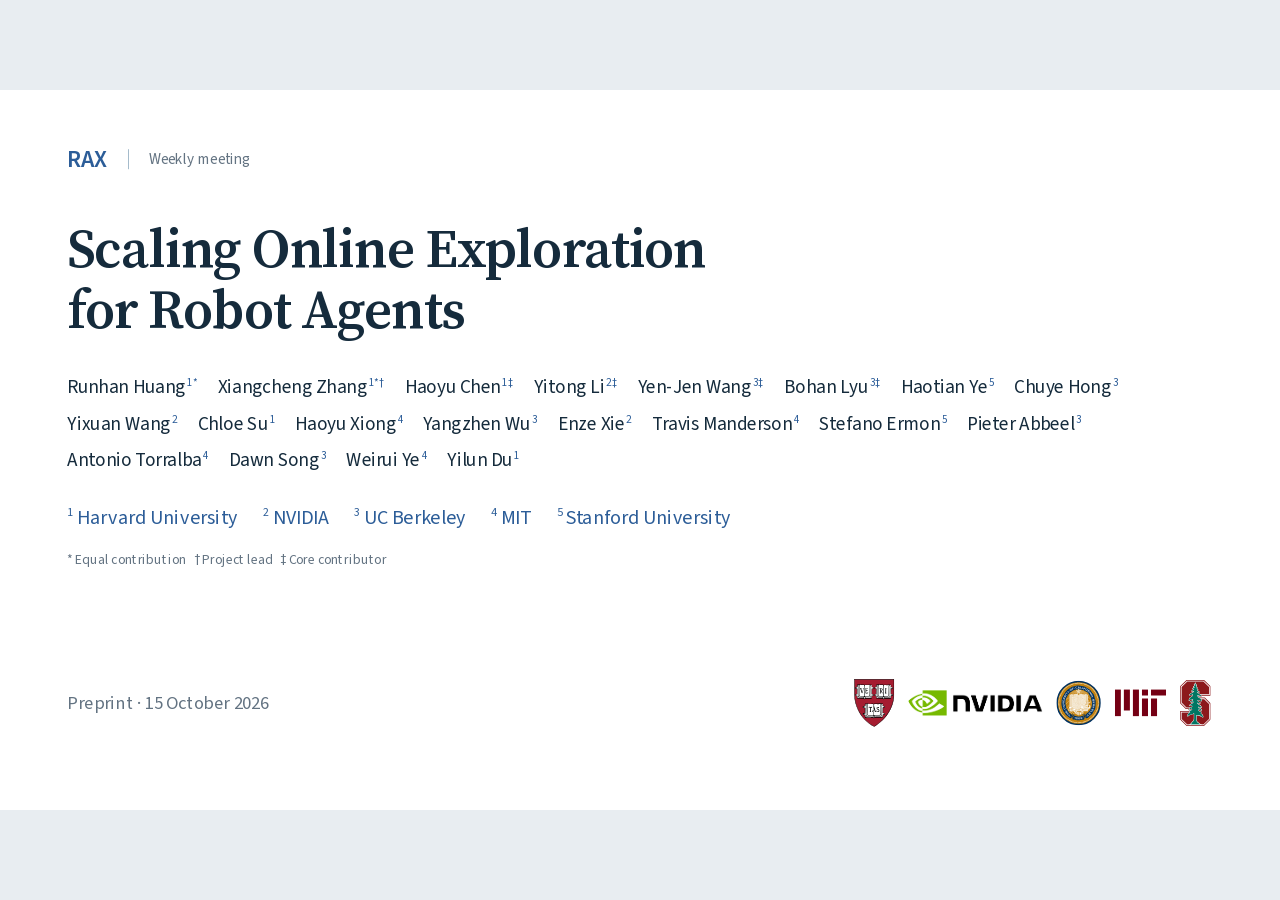
==== commit 7a098b18: "Let the talk focus on demonstrations and benchmark evidence Replace the interactive model panel with" ====
--- a/index.html
+++ b/index.html
@@ -17,6 +17,7 @@
 .switch-slide[data-build-stage="2"] .switch-2{display:block}.execution-zoom{position:relative;overflow:hidden;width:1150px;height:520px;margin:0 auto}.execution-zoom img{position:absolute;max-width:none;width:2300px;height:auto;top:-86px;object-fit:initial}.execution-first img{left:0}.execution-last img{left:-1150px}.execution-zoom+.finding-reading{margin-top:17px;padding-top:19px}.execution-zoom+.finding-reading h3{font-size:27px;margin-bottom:10px}.execution-zoom+.finding-reading p{font-size:22px}@media print{.triple-switch .switch-1{display:none!important}.triple-switch .switch-2{display:block!important}}
 
 @media screen{#deck{height:100dvh}#notes-panel{bottom:0}}
+.fryer-animation iframe{pointer-events:none}
 .title-slide .cover-footer{position:absolute;left:0;right:0;bottom:36px;display:flex;justify-content:space-between;align-items:center;height:64px}
 .title-slide .cover-footer .publication-date{margin:0}
 .title-slide .institution-logos{display:block;width:450px;height:64px;object-fit:contain}
@@ -68,7 +69,7 @@
 <div><h3>Learning through interaction</h3><p>Experience improves policies,<br>programs, and task strategies.</p><p class="related-examples">ENPIRE · FAEA<br>Encore · Baton</p></div>
 <div><h3>Experience → memory</h3><p>Code skills and textual lessons<br>persist across attempts.</p><p class="related-examples">Voyager · Reflexion · ExpeL</p><p class="related-scope">Game skills and language-agent memory</p></div>
 </div><div class="related-rax-focus"><h3>RAX's focus</h3><p>Repeated online program development across diverse robot embodiments.</p><p class="related-evidence">Exploration-scaling experiments · Depth ablations · Skill-reuse case studies</p></div>
-<p class="related-position-note">These ingredients have precedents; RAX studies their combination and scaling.</p></div><footer class="slide-source"><a href="https://arxiv.org/html/2610.22496v1#S2" target="_blank" rel="noopener">§2 Related Work</a><span>RAX · Huang et al., 2026</span></footer><aside class="notes"><p class="timing">03:45–04:30 · 45 seconds</p><div class="speaking-cue"><p>RAX connects three existing research threads. Language models already generate robot programs, plans, and spatial representations. More recent agents already improve behavior through interaction. Other language agents retain experience as code skills or textual lessons.</p><p>RAX builds on these ingredients. Its emphasis is repeated program development across diverse robot embodiments, with exploration-scaling experiments, depth ablations, and skill-reuse cases. We will now follow the air-fryer example to see how these ingredients work together.</p></div><details class="optional-note"><summary>Additional detail</summary><p>This is the positioning given in the paper's Related Work, rather than an independent exhaustive novelty comparison. VoxPoser produces 3D value maps, so the first column includes representations beyond code. ENPIRE includes neural policy training; Baton includes subtask exploration and memory. Voyager studies game skills, while Reflexion and ExpeL retain language-agent lessons; the memory column is not exclusively physical robotics.</p><p>This is the positioning given by the paper, not an independent exhaustive novelty comparison. RAX combines these directions and studies them across its interfaces and benchmarks.</p><p class="note-source-detail">§2 Related Work</p></details><p><a href="https://arxiv.org/html/2610.22496v1#S2" target="_blank">Original paper source</a> · <a href="https://robot-agent-exploration.com/" target="_blank">Project</a></p></aside></div></section><section class="slide video-slide" data-title="Running task: manipulate an air fryer" data-section="Method" data-minutes="0.66667"  aria-label="Running task: manipulate an air fryer"><div class="slide-inner"><header class="slide-header"><p class="section">Method</p><h2>Running task: manipulate an air fryer</h2></header><div class="slide-content"><div class="video-layout"><div><figure class="video"><video controls playsinline preload="metadata" poster="assets/clips/airfryer-task25.jpg" aria-label="Accelerated playback."><source src="assets/clips/airfryer-task25.mp4" type="video/mp4"></video><img src="assets/clips/airfryer-task25.jpg" alt="Accelerated playback." class="print-poster" ><figcaption>Accelerated playback.</figcaption></figure></div><div><h3>Goal</h3><p>Open the drawer, place a banana<br>inside, then close the drawer.</p><h3>What makes it difficult?</h3><ul class="bullets"><li>The fryer pose changes between runs.</li><li>The drawer is articulated.</li><li>Grasp, reach, and release clearances interact.</li></ul><p class="micro">Franka FR3 · RGB-D sensing · no task action demonstrations</p></div></div></div><footer class="slide-source"><a href="https://arxiv.org/html/2610.22496v1#S14" target="_blank" rel="noopener">§14.2; official project demo</a><span>RAX · Huang et al., 2026</span></footer><aside class="notes"><p class="timing">04:30–05:10 · 40 seconds</p><div class="speaking-cue"><p>Play the short air-fryer clip while introducing the task: open the drawer, place the banana, and close it. The fryer is repositioned between runs, so fixed world coordinates will not work. Its articulation and narrow clearances couple perception and motion. We will keep this same task throughout the method explanation.</p></div><details class="optional-note"><summary>Additional detail</summary><p>Play roughly twenty seconds of the official excerpt. We will use this task as a running example, rather than introducing a different robot on every method slide.</p><p>The instruction sounds simple, but it hides several coupled decisions. The robot has to locate the fryer, identify a feasible handle grasp, pull along the correct direction, place a banana into a tight basket, and close the drawer. The fryer is repositioned across trials, so memorizing one set of world coordinates is insufficient.</p><p>The final program is the result of an exploration session. The video is accelerated, and it includes different phases of that session. We will now unpack the geometric representation and motion choices that made the solution possible.</p><p class="note-source-detail">§14.2; official project demo</p></details><p><a href="https://arxiv.org/html/2610.22496v1#S14" target="_blank">Original paper source</a> · <a href="https://robot-agent-exploration.com/" target="_blank">Project</a></p></aside></div></section><section class="slide switch-slide method-module-slide" data-title="How RAX turns experience into programs" data-section="Method" data-minutes="1.33333"  aria-label="How RAX turns experience into programs"><div class="slide-inner"><header class="slide-header"><p class="section">Method</p><h2>How RAX turns experience into programs</h2></header><div class="slide-content"><div class="evidence-switch"><div class="switch-view switch-0"><div class="interactive-wrap method-animation"><iframe data-src="assets/project-method/index.html" title="RAX method animation" loading="lazy" allow="autoplay; fullscreen" sandbox="allow-scripts allow-same-origin"></iframe><img src="assets/project-method/poster.png" alt="RAX method animation" class="print-only" ></div></div><div class="switch-view switch-1" data-build="1"><div class="finding-figure architecture-detail-full"><img src="assets/paper/fig-02.png" alt="RAX architecture" class="" data-zoom data-zoom-title="RAX architecture" tabindex="0" role="button" ></div></div></div></div><footer class="slide-source"><a href="https://arxiv.org/html/2610.22496v1#S3.F2" target="_blank" rel="noopener">§3; Fig. 2; official project Method animation</a><span>RAX · Huang et al., 2026</span></footer><aside class="notes"><p class="timing">05:10–06:30 · 80 seconds</p><div class="speaking-cue"><p>Use the official animation to follow the development loop: observe the scene, explore with robot tools, encode a strategy, inspect failures, and revise the program. The model weights stay fixed; the workspace changes. Both the agent and its program use the same robot interface.</p><p>Advance to the architecture figure. Perception, planning, and control become code, while memory preserves measurements, failed approaches, and verified skills. Rehearsal and submission will reappear once, in the evaluation protocol. First, what does the interface already provide, and what must the agent discover?</p></div><details class="optional-note"><summary>Additional detail</summary><p>Use the project animation to follow the same frozen coding agent as it observes the robot, uses tools, develops executable code, and preserves experience. Its synchronized videos and code feed make the transition concrete.</p><p>The agent and generated program use the same interface. The workspace changes while the model weights remain fixed. Advance once to see the corresponding architecture figure and connect the moving example to perception, control, program execution, and memory.</p><p class="note-source-detail">§3; Fig. 2; official project Method animation</p></details><p><a href="https://arxiv.org/html/2610.22496v1#S3.F2" target="_blank">Original paper source</a> · <a href="https://robot-agent-exploration.com/" target="_blank">Project</a></p></aside></div></section><section class="slide " data-title="The robot interface separates infrastructure from learning" data-section="Method" data-minutes="0.91667"  aria-label="The robot interface separates infrastructure from learning"><div class="slide-inner"><header class="slide-header"><p class="section">Method</p><h2>The robot interface separates infrastructure from learning</h2></header><div class="slide-content"><div class="provided-figure"><img src="assets/paper/fig-04.svg" alt="Figure 4: frontend–backend separation" class="" data-zoom data-zoom-title="Figure 4: frontend–backend separation" tabindex="0" role="button" ></div><div class="two-columns provided-reading"><div><h3>Provided</h3><p>Sensing, low-level control, safety limits,<br>robot models, and interface documents.</p></div><div><h3>Discovered through exploration</h3><p>Task geometry, grasps, decision logic,<br>checks, recovery, and verified skills.</p></div></div></div><footer class="slide-source"><a href="https://arxiv.org/html/2610.22496v1#S4.F4" target="_blank" rel="noopener">§4.1–4.2; Fig. 4; §9</a><span>RAX · Huang et al., 2026</span></footer><aside class="notes"><p class="timing">06:30–07:25 · 55 seconds</p><div class="speaking-cue"><p>The backend provides calibrated sensing, low-level control, safety limits, and robot models or kinematic tools where available. The agent must discover the task-specific perception, grasps, control logic, and checks. This is the boundary behind the paper's claim about avoiding hand-engineered task primitives: it still uses substantial robotics infrastructure. On the real robots, general motion planning is not provided; long motions use short checked moves.</p></div><details class="optional-note"><summary>Additional detail</summary><p>RAX is not starting from an unstructured hardware connection. The backend exposes calibrated sensing, state, low-level control, and safety limits. Depending on the platform, it also provides kinematics, inverse kinematics, motion planning, or a robot-only preview.</p><p>The frontend receives documents that explain the interface and the workflow. These are task-agnostic instructions, not a prewritten solution to the air fryer or another benchmark task.</p><p>The agent must develop the task-specific object model, perception pipeline, grasp strategy, control logic, and verification checks. The paper's phrase about avoiding hand-engineered action primitives refers to this task-solving layer. It does not remove the low-level controllers and robotics infrastructure.</p><p>This distinction also explains multi-embodiment support: the frontend organization stays similar while the backend and its interface documentation change.</p><p>Neither real robot provides a general motion planner. Long motions are composed from short checked moves. The humanoid tracker stabilizes reference poses, but walking is constructed by the agent from leg references and measurements. Compact tool responses retain full episodic recordings for later inspection.</p><p class="note-source-detail">§4.1–4.2; Fig. 4; §9</p></details><p><a href="https://arxiv.org/html/2610.22496v1#S4.F4" target="_blank">Original paper source</a> · <a href="https://robot-agent-exploration.com/" target="_blank">Project</a></p></aside></div></section><section class="slide switch-slide" data-title="Perception: an articulated model fitted to the scene" data-section="Method" data-minutes="1.33333"  aria-label="Perception: an articulated model fitted to the scene"><div class="slide-inner"><header class="slide-header"><p class="section">Method</p><h2>Perception: an articulated model fitted to the scene</h2></header><div class="slide-content"><div class="evidence-switch"><div class="switch-view switch-0"><div class="model-demo-layout"><div class="interactive-wrap fryer-animation"><iframe data-src="assets/project-demo/fryer.html" title="Articulated air fryer model" loading="lazy" allow="autoplay; fullscreen" sandbox="allow-scripts allow-same-origin"></iframe><img src="assets/paper/fig-03.png" alt="Articulated air fryer model" class="print-only" ></div><div class="model-reading"><h3>Measured in each scene</h3><ul class="bullets"><li>Body axis and handle direction</li><li>Handle geometry and drawer opening</li></ul><h3>Learned from earlier trials</h3><p>Body dimensions and a model<br>of the drawer's articulation.</p><h3>Used for planning</h3><p>Candidate hand poses and<br>clearance checks.</p></div></div></div><div class="switch-view switch-1" data-build="1"><div class="finding-figure"><img src="assets/appendix/fig-26.png" alt="Numerical geometry estimators" class="" data-zoom data-zoom-title="Numerical geometry estimators" tabindex="0" role="button" ></div><div class="finding-reading"><h3>Robust numerical estimators turn raw depth into action geometry.</h3><p>Circle fits, height slices, principal axes, and a curve fit are written into the program.</p></div></div></div></div><footer class="slide-source"><a href="https://arxiv.org/html/2610.22496v1#S3.F3" target="_blank" rel="noopener">§3.1; §14.2.1; Fig. 3; Fig. 26; project 3D model</a><span>RAX · Huang et al., 2026</span></footer><aside class="notes"><p class="timing">07:25–08:45 · 80 seconds</p><div class="speaking-cue"><p>Rotate the model and adjust the drawer opening. The agent fits the body axis, handle direction, handle geometry, and opening from the current scene, using dimensions learned in earlier trials. Planned hand poses are expressed relative to this measured model. The point cloud switches between recorded closed and open scans; it is not an interpolated sensor stream.</p><p>Advance to the estimators. Circle fits, robust statistics, principal axes, and a fitted banana curve turn depth into task geometry. This representation supplies the quantities used by the motion planner.</p></div><details class="optional-note"><summary>Additional detail</summary><p>Rotate the point cloud and change the drawer opening. The articulated model moves continuously; the recorded point cloud switches between the closed and opened scans, as in the official project. These are measured scene data and the agent's model, not new interpolated sensor observations.</p><p>The agent fits the current axis, handle direction, handle geometry, and opening. Radii, heights, and handle dimensions remain fixed from its earlier agent-controlled measurements. The program plans in the fryer frame and verifies the model after action. At the measured opening, show the planned hand poses and their relation to the rim.</p><p>Advance to the actual numerical estimators: trimmed circle fitting, robust handle statistics, the banana principal axis and curve, and a fresh rim fit. These make the geometry claim concrete.</p><p class="note-source-detail">§3.1; §14.2.1; Fig. 3; Fig. 26; project 3D model</p></details><p><a href="https://arxiv.org/html/2610.22496v1#S3.F3" target="_blank">Original paper source</a> · <a href="https://robot-agent-exploration.com/" target="_blank">Project</a></p></aside></div></section><section class="slide " data-title="Planning: exploration discovers geometric constraints" data-section="Method" data-minutes="0.91667"  aria-label="Planning: exploration discovers geometric constraints"><div class="slide-inner"><header class="slide-header"><p class="section">Method</p><h2>Planning: exploration discovers geometric constraints</h2></header><div class="slide-content"><div class="planning-layout"><div class="planning-figure"><img src="assets/paper/fig-03-planning.png" alt="Figure 3(b): planned hand poses" class="" data-zoom data-zoom-title="Figure 3(b): planned hand poses" tabindex="0" role="button" data-zoom-src="assets/paper/fig-03.png" ></div><div class="planning-reasons"><div><span>1 · Handle grasp</span><h3>Preserve joint margin for the pull</h3><p>Grasp the short upper arm from above,<br>after a front grasp proves restrictive.</p></div><div><span>2 · Drawer pull</span><h3>Move in 3 cm increments</h3><p>Follow the fitted direction and check<br>clearance on the articulated model.</p></div><div><span>3 · Banana release</span><h3>Fit 18 cm into a 19 cm basket</h3><p>Tilt the hand by 60° to create<br>clearance for the banana and fingers.</p></div></div></div></div><footer class="slide-source"><a href="https://arxiv.org/html/2610.22496v1#S3" target="_blank" rel="noopener">§3.2; §14.2.1</a><span>RAX · Huang et al., 2026</span></footer><aside class="notes"><p class="timing">08:45–09:40 · 55 seconds</p><div class="speaking-cue"><p>Exploration discovers constraints that determine the motion. A front handle grasp leaves too little joint margin, so the agent grasps the upper arm of the handle from above. It pulls in three-centimeter increments. The eighteen-centimeter banana nearly fills the nineteen-centimeter basket, so the hand tilts by sixty degrees to create release clearance. These measurements and checks become program logic.</p></div><details class="optional-note"><summary>Additional detail</summary><p>This is the part of the method that a generic loop diagram misses. The agent discovers constraints that determine a successful solution.</p><p>For the handle, a human-like front grasp leaves insufficient joint margin near the arm base for the subsequent pull. The agent instead grasps the short horizontal arm on top of the handle. It then pulls in three-centimeter increments along the estimated drawer direction.</p><p>Placement is also constrained. The banana is eighteen centimeters long and the basket is nineteen centimeters wide. A level release brings the banana or opening fingers into contact with the fryer. The agent tilts the hand by sixty degrees and chooses a placement that clears the body.</p><p>These measured constraints become parameters and decision logic in the program. This illustrates the paper's claim that experience captures how to generate an action, rather than only storing the action that happened to succeed once.</p><p class="note-source-detail">§3.2; §14.2.1</p></details><p><a href="https://arxiv.org/html/2610.22496v1#S3" target="_blank">Original paper source</a> · <a href="https://robot-agent-exploration.com/" target="_blank">Project</a></p></aside></div></section><section class="slide code-slide" data-title="Repeated decisions become executable feedback logic" data-section="Method" data-minutes="1.08333"  aria-label="Repeated decisions become executable feedback logic"><div class="slide-inner"><header class="slide-header"><p class="section">Method</p><h2>Repeated decisions become executable feedback logic</h2></header><div class="slide-content"><div class="code-demo"><div class="code-views"><div class="code-view code-view-0"><img src="assets/paper/fig-02-code-perception.svg" alt="Figure 2: perception code excerpt" class="" data-zoom data-zoom-title="Figure 2: perception code excerpt" tabindex="0" role="button" data-zoom-src="assets/paper/fig-02-program.svg" ></div><div class="code-view code-view-1"><img src="assets/paper/fig-02-code-planning.svg" alt="Figure 2: planning code excerpt" class="" data-zoom data-zoom-title="Figure 2: planning code excerpt" tabindex="0" role="button" data-zoom-src="assets/paper/fig-02-program.svg" ></div><div class="code-view code-view-2"><img src="assets/paper/fig-02-code-execution.svg" alt="Figure 2: execution code excerpt" class="" data-zoom data-zoom-title="Figure 2: execution code excerpt" tabindex="0" role="button" data-zoom-src="assets/paper/fig-02-program.svg" ></div></div><div class="code-explanation"><div><span>1 · Perceive</span><h3>Measure the current geometry</h3><p>Fit the object model and reject<br>estimates outside expected bounds.</p></div><div data-build="1"><span>2 · Plan</span><h3>Check the motion before acting</h3><p>Test inverse kinematics and joint margin<br>over the entire planned pull.</p></div><div data-build="2"><span>3 · Execute and check</span><h3>Act, re-observe, or raise uncertainty</h3><p>Use the same robot tools. Return control<br>when the program's assumptions fail.</p></div></div></div></div><footer class="slide-source"><a href="https://arxiv.org/html/2610.22496v1#S3.F2" target="_blank" rel="noopener">§3.3; original Fig. 2 code excerpts</a><span>RAX · Huang et al., 2026</span></footer><aside class="notes"><p class="timing">09:40–10:45 · 65 seconds</p><div class="speaking-cue"><p>The program first measures geometry and rejects implausible estimates. Advance: planning checks inverse kinematics and joint margin over the entire pull. Advance again: execution grasps, pulls in small increments, and re-observes the opening. During exploration, violated assumptions can return control to the agent for repair. In program-only evaluation, the main agent cannot edit the program. Repeated decisions have moved from deliberation into executable feedback logic.</p></div><details class="optional-note"><summary>Additional detail</summary><p>The left side shows enlarged excerpts of the actual program panel in Figure two. Start with perception: the program lifts depth, fits geometry, and checks whether the estimated fryer radius and position are plausible.</p><p>Advance once. The planning excerpt tests candidate hand poses and joint margin over the whole pull before executing the motion. If no feasible plan is found, it raises an uncertainty exception.</p><p>Advance again. Execution approaches and grasps the handle, pulls in small increments, and checks the observed opening against the intended pull. These recurring decisions run without asking the main agent to reason out every action.</p><p>In exploration, an uncertainty exception can return control to the agent for inspection and revision. Fully automated evaluation still runs without agent edits. Some programs may call a VLM for semantic perception; the important distinction is main-agent deliberation and editing versus the submitted program's execution.</p><p class="note-source-detail">§3.3; original Fig. 2 code excerpts</p></details><p><a href="https://arxiv.org/html/2610.22496v1#S3.F2" target="_blank">Original paper source</a> · <a href="https://robot-agent-exploration.com/" target="_blank">Project</a></p></aside></div></section><section class="slide " data-title="Memory preserves strategies and verified skills" data-section="Method" data-minutes="0.75000"  aria-label="Memory preserves strategies and verified skills"><div class="slide-inner"><header class="slide-header"><p class="section">Method</p><h2>Memory preserves strategies and verified skills</h2></header><div class="slide-content"><div class="memory-original"><img src="assets/paper/fig-02-memory.png" alt="Figure 2 memory panel" class="" data-zoom data-zoom-title="Figure 2 memory panel" tabindex="0" role="button" ></div><div class="two-columns memory-explanation"><div><h3>Within the session</h3><p>Preserve confirmed strategies, failed approaches,<br>and useful measurements through context compression.</p></div><div><h3>Across sessions</h3><p>Store skill code, applicability conditions, checks,<br>and evidence of an unattended success.</p></div></div><p class="micro">Cross-session repository reuse is demonstrated on real robots. Simulation benchmark sessions start without prior task memory.</p></div><footer class="slide-source"><a href="https://arxiv.org/html/2610.22496v1#S3.F2" target="_blank" rel="noopener">§3.4; §4.1; §9–10.1; original Fig. 2 memory panel</a><span>RAX · Huang et al., 2026</span></footer><aside class="notes"><p class="timing">10:45–11:30 · 45 seconds</p><div class="speaking-cue"><p>Session notes retain measurements and failure lessons when context is compressed. The skill repository adds executable code, applicability conditions, checks, and evidence from practice. Simulation benchmark sessions start without prior task memory; cross-session reuse is demonstrated separately on real robots. We can now ask whether this development process improves performance systematically.</p></div><details class="optional-note"><summary>Additional detail</summary><p>RAX distinguishes working context, session notes, and a repository of verified skills. Session notes keep measured parameters and failure lessons available after the model's conversational context is compressed.</p><p>A skill repository adds a stronger contract. The skill includes code, conditions under which it applies, checks, and the evidence of a successful unattended execution. Later sessions can retrieve and compose these modules rather than rediscovering each behavior.</p><p>On the real robots, contributions are versioned and checked before being merged. This resembles software reuse with empirical execution evidence.</p><p>For interpreting the experiments, remember that simulation sessions begin with an empty task workspace. Their exploration curves mainly test learning within a session. The benefit of cross-task accumulated memory is illustrated separately in the real-robot continual-learning examples.</p><p class="note-source-detail">§3.4; §4.1; §9–10.1; original Fig. 2 memory panel</p></details><p><a href="https://arxiv.org/html/2610.22496v1#S3.F2" target="_blank">Original paper source</a> · <a href="https://robot-agent-exploration.com/" target="_blank">Project</a></p></aside></div></section><section class="slide switch-slide evaluation-flow-slide" data-title="Five benchmarks, distinct evaluation contracts" data-section="Evaluation" data-minutes="1.00000"  aria-label="Five benchmarks, distinct evaluation contracts"><div class="slide-inner"><header class="slide-header"><p class="section">Evaluation</p><h2>Five benchmarks, distinct evaluation contracts</h2></header><div class="slide-content"><div class="evidence-switch"><div class="switch-view switch-0"><p class="flow-overview-lead">Five benchmarks stress different parts of robot behavior.</p>
+<p class="related-position-note">These ingredients have precedents; RAX studies their combination and scaling.</p></div><footer class="slide-source"><a href="https://arxiv.org/html/2610.22496v1#S2" target="_blank" rel="noopener">§2 Related Work</a><span>RAX · Huang et al., 2026</span></footer><aside class="notes"><p class="timing">03:45–04:30 · 45 seconds</p><div class="speaking-cue"><p>RAX connects three existing research threads. Language models already generate robot programs, plans, and spatial representations. More recent agents already improve behavior through interaction. Other language agents retain experience as code skills or textual lessons.</p><p>RAX builds on these ingredients. Its emphasis is repeated program development across diverse robot embodiments, with exploration-scaling experiments, depth ablations, and skill-reuse cases. We will now follow the air-fryer example to see how these ingredients work together.</p></div><details class="optional-note"><summary>Additional detail</summary><p>This is the positioning given in the paper's Related Work, rather than an independent exhaustive novelty comparison. VoxPoser produces 3D value maps, so the first column includes representations beyond code. ENPIRE includes neural policy training; Baton includes subtask exploration and memory. Voyager studies game skills, while Reflexion and ExpeL retain language-agent lessons; the memory column is not exclusively physical robotics.</p><p>This is the positioning given by the paper, not an independent exhaustive novelty comparison. RAX combines these directions and studies them across its interfaces and benchmarks.</p><p class="note-source-detail">§2 Related Work</p></details><p><a href="https://arxiv.org/html/2610.22496v1#S2" target="_blank">Original paper source</a> · <a href="https://robot-agent-exploration.com/" target="_blank">Project</a></p></aside></div></section><section class="slide video-slide" data-title="Running task: manipulate an air fryer" data-section="Method" data-minutes="0.66667"  aria-label="Running task: manipulate an air fryer"><div class="slide-inner"><header class="slide-header"><p class="section">Method</p><h2>Running task: manipulate an air fryer</h2></header><div class="slide-content"><div class="video-layout"><div><figure class="video"><video controls playsinline preload="metadata" poster="assets/clips/airfryer-task25.jpg" aria-label="Accelerated playback."><source src="assets/clips/airfryer-task25.mp4" type="video/mp4"></video><img src="assets/clips/airfryer-task25.jpg" alt="Accelerated playback." class="print-poster" ><figcaption>Accelerated playback.</figcaption></figure></div><div><h3>Goal</h3><p>Open the drawer, place a banana<br>inside, then close the drawer.</p><h3>What makes it difficult?</h3><ul class="bullets"><li>The fryer pose changes between runs.</li><li>The drawer is articulated.</li><li>Grasp, reach, and release clearances interact.</li></ul><p class="micro">Franka FR3 · RGB-D sensing · no task action demonstrations</p></div></div></div><footer class="slide-source"><a href="https://arxiv.org/html/2610.22496v1#S14" target="_blank" rel="noopener">§14.2; official project demo</a><span>RAX · Huang et al., 2026</span></footer><aside class="notes"><p class="timing">04:30–05:10 · 40 seconds</p><div class="speaking-cue"><p>Play the short air-fryer clip while introducing the task: open the drawer, place the banana, and close it. The fryer is repositioned between runs, so fixed world coordinates will not work. Its articulation and narrow clearances couple perception and motion. We will keep this same task throughout the method explanation.</p></div><details class="optional-note"><summary>Additional detail</summary><p>Play roughly twenty seconds of the official excerpt. We will use this task as a running example, rather than introducing a different robot on every method slide.</p><p>The instruction sounds simple, but it hides several coupled decisions. The robot has to locate the fryer, identify a feasible handle grasp, pull along the correct direction, place a banana into a tight basket, and close the drawer. The fryer is repositioned across trials, so memorizing one set of world coordinates is insufficient.</p><p>The final program is the result of an exploration session. The video is accelerated, and it includes different phases of that session. We will now unpack the geometric representation and motion choices that made the solution possible.</p><p class="note-source-detail">§14.2; official project demo</p></details><p><a href="https://arxiv.org/html/2610.22496v1#S14" target="_blank">Original paper source</a> · <a href="https://robot-agent-exploration.com/" target="_blank">Project</a></p></aside></div></section><section class="slide switch-slide method-module-slide" data-title="How RAX turns experience into programs" data-section="Method" data-minutes="1.33333"  aria-label="How RAX turns experience into programs"><div class="slide-inner"><header class="slide-header"><p class="section">Method</p><h2>How RAX turns experience into programs</h2></header><div class="slide-content"><div class="evidence-switch"><div class="switch-view switch-0"><div class="interactive-wrap method-animation"><iframe data-src="assets/project-method/index.html" title="RAX method animation" loading="lazy" allow="autoplay; fullscreen" sandbox="allow-scripts allow-same-origin"></iframe><img src="assets/project-method/poster.png" alt="RAX method animation" class="print-only" ></div></div><div class="switch-view switch-1" data-build="1"><div class="finding-figure architecture-detail-full"><img src="assets/paper/fig-02.png" alt="RAX architecture" class="" data-zoom data-zoom-title="RAX architecture" tabindex="0" role="button" ></div></div></div></div><footer class="slide-source"><a href="https://arxiv.org/html/2610.22496v1#S3.F2" target="_blank" rel="noopener">§3; Fig. 2; official project Method animation</a><span>RAX · Huang et al., 2026</span></footer><aside class="notes"><p class="timing">05:10–06:30 · 80 seconds</p><div class="speaking-cue"><p>Use the official animation to follow the development loop: observe the scene, explore with robot tools, encode a strategy, inspect failures, and revise the program. The model weights stay fixed; the workspace changes. Both the agent and its program use the same robot interface.</p><p>Advance to the architecture figure. Perception, planning, and control become code, while memory preserves measurements, failed approaches, and verified skills. Rehearsal and submission will reappear once, in the evaluation protocol. First, what does the interface already provide, and what must the agent discover?</p></div><details class="optional-note"><summary>Additional detail</summary><p>Use the project animation to follow the same frozen coding agent as it observes the robot, uses tools, develops executable code, and preserves experience. Its synchronized videos and code feed make the transition concrete.</p><p>The agent and generated program use the same interface. The workspace changes while the model weights remain fixed. Advance once to see the corresponding architecture figure and connect the moving example to perception, control, program execution, and memory.</p><p class="note-source-detail">§3; Fig. 2; official project Method animation</p></details><p><a href="https://arxiv.org/html/2610.22496v1#S3.F2" target="_blank">Original paper source</a> · <a href="https://robot-agent-exploration.com/" target="_blank">Project</a></p></aside></div></section><section class="slide " data-title="The robot interface separates infrastructure from learning" data-section="Method" data-minutes="0.91667"  aria-label="The robot interface separates infrastructure from learning"><div class="slide-inner"><header class="slide-header"><p class="section">Method</p><h2>The robot interface separates infrastructure from learning</h2></header><div class="slide-content"><div class="provided-figure"><img src="assets/paper/fig-04.svg" alt="Figure 4: frontend–backend separation" class="" data-zoom data-zoom-title="Figure 4: frontend–backend separation" tabindex="0" role="button" ></div><div class="two-columns provided-reading"><div><h3>Provided</h3><p>Sensing, low-level control, safety limits,<br>robot models, and interface documents.</p></div><div><h3>Discovered through exploration</h3><p>Task geometry, grasps, decision logic,<br>checks, recovery, and verified skills.</p></div></div></div><footer class="slide-source"><a href="https://arxiv.org/html/2610.22496v1#S4.F4" target="_blank" rel="noopener">§4.1–4.2; Fig. 4; §9</a><span>RAX · Huang et al., 2026</span></footer><aside class="notes"><p class="timing">06:30–07:25 · 55 seconds</p><div class="speaking-cue"><p>The backend provides calibrated sensing, low-level control, safety limits, and robot models or kinematic tools where available. The agent must discover the task-specific perception, grasps, control logic, and checks. This is the boundary behind the paper's claim about avoiding hand-engineered task primitives: it still uses substantial robotics infrastructure. On the real robots, general motion planning is not provided; long motions use short checked moves.</p></div><details class="optional-note"><summary>Additional detail</summary><p>RAX is not starting from an unstructured hardware connection. The backend exposes calibrated sensing, state, low-level control, and safety limits. Depending on the platform, it also provides kinematics, inverse kinematics, motion planning, or a robot-only preview.</p><p>The frontend receives documents that explain the interface and the workflow. These are task-agnostic instructions, not a prewritten solution to the air fryer or another benchmark task.</p><p>The agent must develop the task-specific object model, perception pipeline, grasp strategy, control logic, and verification checks. The paper's phrase about avoiding hand-engineered action primitives refers to this task-solving layer. It does not remove the low-level controllers and robotics infrastructure.</p><p>This distinction also explains multi-embodiment support: the frontend organization stays similar while the backend and its interface documentation change.</p><p>Neither real robot provides a general motion planner. Long motions are composed from short checked moves. The humanoid tracker stabilizes reference poses, but walking is constructed by the agent from leg references and measurements. Compact tool responses retain full episodic recordings for later inspection.</p><p class="note-source-detail">§4.1–4.2; Fig. 4; §9</p></details><p><a href="https://arxiv.org/html/2610.22496v1#S4.F4" target="_blank">Original paper source</a> · <a href="https://robot-agent-exploration.com/" target="_blank">Project</a></p></aside></div></section><section class="slide switch-slide" data-title="Perception: an articulated model fitted to the scene" data-section="Method" data-minutes="1.33333"  aria-label="Perception: an articulated model fitted to the scene"><div class="slide-inner"><header class="slide-header"><p class="section">Method</p><h2>Perception: an articulated model fitted to the scene</h2></header><div class="slide-content"><div class="evidence-switch"><div class="switch-view switch-0"><div class="model-demo-layout"><div class="interactive-wrap fryer-animation"><iframe data-src="assets/project-demo/fryer.html?v=4c157cbeff1b" title="Articulated air fryer model" tabindex="-1" loading="lazy" allow="autoplay; fullscreen" sandbox="allow-scripts allow-same-origin"></iframe><img src="assets/paper/fig-03.png" alt="Articulated air fryer model" class="print-only" ></div><div class="model-reading"><h3>Measured in each scene</h3><ul class="bullets"><li>Body axis and handle direction</li><li>Handle geometry and drawer opening</li></ul><h3>Learned from earlier trials</h3><p>Body dimensions and a model<br>of the drawer's articulation.</p><h3>Used for planning</h3><p>Candidate hand poses and<br>clearance checks.</p></div></div></div><div class="switch-view switch-1" data-build="1"><div class="finding-figure"><img src="assets/appendix/fig-26.png" alt="Numerical geometry estimators" class="" data-zoom data-zoom-title="Numerical geometry estimators" tabindex="0" role="button" ></div><div class="finding-reading"><h3>Robust numerical estimators turn raw depth into action geometry.</h3><p>Circle fits, height slices, principal axes, and a curve fit are written into the program.</p></div></div></div></div><footer class="slide-source"><a href="https://arxiv.org/html/2610.22496v1#S3.F3" target="_blank" rel="noopener">§3.1; §14.2.1; Fig. 3; Fig. 26; project 3D model</a><span>RAX · Huang et al., 2026</span></footer><aside class="notes"><p class="timing">07:25–08:45 · 80 seconds</p><div class="speaking-cue"><p>Watch the model rotate as the drawer opens and closes. The agent fits the body axis, handle direction, handle geometry, and opening from the current scene, using dimensions learned in earlier trials. Planned hand poses are expressed relative to this measured model. The point cloud switches between recorded closed and open scans; it is not an interpolated sensor stream.</p><p>Advance to the estimators. Circle fits, robust statistics, principal axes, and a fitted banana curve turn depth into task geometry. This representation supplies the quantities used by the motion planner.</p></div><details class="optional-note"><summary>Additional detail</summary><p>The animation rotates the point cloud and cycles the drawer between closed and open. The articulated model moves continuously; the recorded point cloud switches between the closed and opened scans, as in the official project. These are measured scene data and the agent's model, not new interpolated sensor observations.</p><p>The agent fits the current axis, handle direction, handle geometry, and opening. Radii, heights, and handle dimensions remain fixed from its earlier agent-controlled measurements. The program plans in the fryer frame and verifies the model after action. At the measured opening, the animation reveals planned hand poses and their relation to the rim.</p><p>Advance to the actual numerical estimators: trimmed circle fitting, robust handle statistics, the banana principal axis and curve, and a fresh rim fit. These make the geometry claim concrete.</p><p class="note-source-detail">§3.1; §14.2.1; Fig. 3; Fig. 26; project 3D model</p></details><p><a href="https://arxiv.org/html/2610.22496v1#S3.F3" target="_blank">Original paper source</a> · <a href="https://robot-agent-exploration.com/" target="_blank">Project</a></p></aside></div></section><section class="slide " data-title="Planning: exploration discovers geometric constraints" data-section="Method" data-minutes="0.91667"  aria-label="Planning: exploration discovers geometric constraints"><div class="slide-inner"><header class="slide-header"><p class="section">Method</p><h2>Planning: exploration discovers geometric constraints</h2></header><div class="slide-content"><div class="planning-layout"><div class="planning-figure"><img src="assets/paper/fig-03-planning.png" alt="Figure 3(b): planned hand poses" class="" data-zoom data-zoom-title="Figure 3(b): planned hand poses" tabindex="0" role="button" data-zoom-src="assets/paper/fig-03.png" ></div><div class="planning-reasons"><div><span>1 · Handle grasp</span><h3>Preserve joint margin for the pull</h3><p>Grasp the short upper arm from above,<br>after a front grasp proves restrictive.</p></div><div><span>2 · Drawer pull</span><h3>Move in 3 cm increments</h3><p>Follow the fitted direction and check<br>clearance on the articulated model.</p></div><div><span>3 · Banana release</span><h3>Fit 18 cm into a 19 cm basket</h3><p>Tilt the hand by 60° to create<br>clearance for the banana and fingers.</p></div></div></div></div><footer class="slide-source"><a href="https://arxiv.org/html/2610.22496v1#S3" target="_blank" rel="noopener">§3.2; §14.2.1</a><span>RAX · Huang et al., 2026</span></footer><aside class="notes"><p class="timing">08:45–09:40 · 55 seconds</p><div class="speaking-cue"><p>Exploration discovers constraints that determine the motion. A front handle grasp leaves too little joint margin, so the agent grasps the upper arm of the handle from above. It pulls in three-centimeter increments. The eighteen-centimeter banana nearly fills the nineteen-centimeter basket, so the hand tilts by sixty degrees to create release clearance. These measurements and checks become program logic.</p></div><details class="optional-note"><summary>Additional detail</summary><p>This is the part of the method that a generic loop diagram misses. The agent discovers constraints that determine a successful solution.</p><p>For the handle, a human-like front grasp leaves insufficient joint margin near the arm base for the subsequent pull. The agent instead grasps the short horizontal arm on top of the handle. It then pulls in three-centimeter increments along the estimated drawer direction.</p><p>Placement is also constrained. The banana is eighteen centimeters long and the basket is nineteen centimeters wide. A level release brings the banana or opening fingers into contact with the fryer. The agent tilts the hand by sixty degrees and chooses a placement that clears the body.</p><p>These measured constraints become parameters and decision logic in the program. This illustrates the paper's claim that experience captures how to generate an action, rather than only storing the action that happened to succeed once.</p><p class="note-source-detail">§3.2; §14.2.1</p></details><p><a href="https://arxiv.org/html/2610.22496v1#S3" target="_blank">Original paper source</a> · <a href="https://robot-agent-exploration.com/" target="_blank">Project</a></p></aside></div></section><section class="slide code-slide" data-title="Repeated decisions become executable feedback logic" data-section="Method" data-minutes="1.08333"  aria-label="Repeated decisions become executable feedback logic"><div class="slide-inner"><header class="slide-header"><p class="section">Method</p><h2>Repeated decisions become executable feedback logic</h2></header><div class="slide-content"><div class="code-demo"><div class="code-views"><div class="code-view code-view-0"><img src="assets/paper/fig-02-code-perception.svg" alt="Figure 2: perception code excerpt" class="" data-zoom data-zoom-title="Figure 2: perception code excerpt" tabindex="0" role="button" data-zoom-src="assets/paper/fig-02-program.svg" ></div><div class="code-view code-view-1"><img src="assets/paper/fig-02-code-planning.svg" alt="Figure 2: planning code excerpt" class="" data-zoom data-zoom-title="Figure 2: planning code excerpt" tabindex="0" role="button" data-zoom-src="assets/paper/fig-02-program.svg" ></div><div class="code-view code-view-2"><img src="assets/paper/fig-02-code-execution.svg" alt="Figure 2: execution code excerpt" class="" data-zoom data-zoom-title="Figure 2: execution code excerpt" tabindex="0" role="button" data-zoom-src="assets/paper/fig-02-program.svg" ></div></div><div class="code-explanation"><div><span>1 · Perceive</span><h3>Measure the current geometry</h3><p>Fit the object model and reject<br>estimates outside expected bounds.</p></div><div data-build="1"><span>2 · Plan</span><h3>Check the motion before acting</h3><p>Test inverse kinematics and joint margin<br>over the entire planned pull.</p></div><div data-build="2"><span>3 · Execute and check</span><h3>Act, re-observe, or raise uncertainty</h3><p>Use the same robot tools. Return control<br>when the program's assumptions fail.</p></div></div></div></div><footer class="slide-source"><a href="https://arxiv.org/html/2610.22496v1#S3.F2" target="_blank" rel="noopener">§3.3; original Fig. 2 code excerpts</a><span>RAX · Huang et al., 2026</span></footer><aside class="notes"><p class="timing">09:40–10:45 · 65 seconds</p><div class="speaking-cue"><p>The program first measures geometry and rejects implausible estimates. Advance: planning checks inverse kinematics and joint margin over the entire pull. Advance again: execution grasps, pulls in small increments, and re-observes the opening. During exploration, violated assumptions can return control to the agent for repair. In program-only evaluation, the main agent cannot edit the program. Repeated decisions have moved from deliberation into executable feedback logic.</p></div><details class="optional-note"><summary>Additional detail</summary><p>The left side shows enlarged excerpts of the actual program panel in Figure two. Start with perception: the program lifts depth, fits geometry, and checks whether the estimated fryer radius and position are plausible.</p><p>Advance once. The planning excerpt tests candidate hand poses and joint margin over the whole pull before executing the motion. If no feasible plan is found, it raises an uncertainty exception.</p><p>Advance again. Execution approaches and grasps the handle, pulls in small increments, and checks the observed opening against the intended pull. These recurring decisions run without asking the main agent to reason out every action.</p><p>In exploration, an uncertainty exception can return control to the agent for inspection and revision. Fully automated evaluation still runs without agent edits. Some programs may call a VLM for semantic perception; the important distinction is main-agent deliberation and editing versus the submitted program's execution.</p><p class="note-source-detail">§3.3; original Fig. 2 code excerpts</p></details><p><a href="https://arxiv.org/html/2610.22496v1#S3.F2" target="_blank">Original paper source</a> · <a href="https://robot-agent-exploration.com/" target="_blank">Project</a></p></aside></div></section><section class="slide " data-title="Memory preserves strategies and verified skills" data-section="Method" data-minutes="0.75000"  aria-label="Memory preserves strategies and verified skills"><div class="slide-inner"><header class="slide-header"><p class="section">Method</p><h2>Memory preserves strategies and verified skills</h2></header><div class="slide-content"><div class="memory-original"><img src="assets/paper/fig-02-memory.png" alt="Figure 2 memory panel" class="" data-zoom data-zoom-title="Figure 2 memory panel" tabindex="0" role="button" ></div><div class="two-columns memory-explanation"><div><h3>Within the session</h3><p>Preserve confirmed strategies, failed approaches,<br>and useful measurements through context compression.</p></div><div><h3>Across sessions</h3><p>Store skill code, applicability conditions, checks,<br>and evidence of an unattended success.</p></div></div><p class="micro">Cross-session repository reuse is demonstrated on real robots. Simulation benchmark sessions start without prior task memory.</p></div><footer class="slide-source"><a href="https://arxiv.org/html/2610.22496v1#S3.F2" target="_blank" rel="noopener">§3.4; §4.1; §9–10.1; original Fig. 2 memory panel</a><span>RAX · Huang et al., 2026</span></footer><aside class="notes"><p class="timing">10:45–11:30 · 45 seconds</p><div class="speaking-cue"><p>Session notes retain measurements and failure lessons when context is compressed. The skill repository adds executable code, applicability conditions, checks, and evidence from practice. Simulation benchmark sessions start without prior task memory; cross-session reuse is demonstrated separately on real robots. We can now ask whether this development process improves performance systematically.</p></div><details class="optional-note"><summary>Additional detail</summary><p>RAX distinguishes working context, session notes, and a repository of verified skills. Session notes keep measured parameters and failure lessons available after the model's conversational context is compressed.</p><p>A skill repository adds a stronger contract. The skill includes code, conditions under which it applies, checks, and the evidence of a successful unattended execution. Later sessions can retrieve and compose these modules rather than rediscovering each behavior.</p><p>On the real robots, contributions are versioned and checked before being merged. This resembles software reuse with empirical execution evidence.</p><p>For interpreting the experiments, remember that simulation sessions begin with an empty task workspace. Their exploration curves mainly test learning within a session. The benefit of cross-task accumulated memory is illustrated separately in the real-robot continual-learning examples.</p><p class="note-source-detail">§3.4; §4.1; §9–10.1; original Fig. 2 memory panel</p></details><p><a href="https://arxiv.org/html/2610.22496v1#S3.F2" target="_blank">Original paper source</a> · <a href="https://robot-agent-exploration.com/" target="_blank">Project</a></p></aside></div></section><section class="slide switch-slide evaluation-flow-slide" data-title="Five benchmarks, distinct evaluation contracts" data-section="Evaluation" data-minutes="1.00000"  aria-label="Five benchmarks, distinct evaluation contracts"><div class="slide-inner"><header class="slide-header"><p class="section">Evaluation</p><h2>Five benchmarks, distinct evaluation contracts</h2></header><div class="slide-content"><div class="evidence-switch"><div class="switch-view switch-0"><p class="flow-overview-lead">Five benchmarks stress different parts of robot behavior.</p>
 <div class="flow-benchmark-map">
   <div><span>RoboDojo</span><h3>Precision and sequences</h3><p>Tabletop manipulation</p></div>
   <div><span>BEHAVIOR-1K</span><h3>Long household tasks</h3><p>Mobile manipulation</p></div>
@@ -77,14 +78,14 @@
   <div><span>LIBERO-Pro</span><h3>Same goal, new layout</h3><p>Layout generalization</p></div>
 </div>
 <div class="flow-overview-reading"><h3>Shared question</h3><p>How does held-out task performance change as exploration increases?</p></div>
-<p class="flow-overview-note">Metrics, demonstrations, sensing, and execution conditions differ across benchmarks.</p></div><div class="switch-view switch-1" data-build="1"><div class="flow-protocol"><div class="eval-steps"><div><span>Explore and repair</span><h3>Develop the program</h3><p>Direct trials and rehearsals<br>consume the same episode budget.</p></div><div><span>Rehearse and submit</span><h3>Freeze the solution</h3><p>Pass an isolated end-to-end rehearsal<br>on a new exploration scene.</p></div><div><span>Test</span><h3>Official unseen scenes</h3><p>Use the native benchmark metric<br>and stated execution mode.</p></div></div><div class="eval-boundary"><p><strong>Program alone:</strong> fresh environment, no agent edits or retries, no test feedback returned.</p><p><strong>BEHAVIOR exception:</strong> five tasks use an agent; three also receive reviews from other test instances.</p></div></div></div></div></div><footer class="slide-source"><a href="https://arxiv.org/html/2610.22496v1#S5" target="_blank" rel="noopener">§5.2; §9; §10.1–10.7</a><span>RAX · Huang et al., 2026</span></footer><aside class="notes"><p class="timing">11:30–12:30 · 60 seconds</p><div class="speaking-cue"><p>First orient the evaluation: RoboDojo tests precise and sequential tabletop behavior; BEHAVIOR tests household sequences; HumanoidArena tests whole-body control; DexJoCo tests dexterous hands; LIBERO-Pro changes layouts while keeping the task goal.</p><p>Advance to the protocol. Direct exploration and program rehearsals share an episode budget. A program must pass an isolated rehearsal before submission. Most tests run the frozen program alone on new scenes. BEHAVIOR is the exception: five tasks use an agent, and three also receive reports from other test instances. The next figure summarizes the trend across these different contracts.</p></div><details class="optional-note"><summary>Additional detail</summary><p>The episode budget includes interactive attempts and isolated rehearsals across every environment and subagent. Scenes arrive in a fixed order, and exploration never uses the official evaluation scenes.</p><p>The agent freezes a bundle with a registered entry point. It must complete an isolated rehearsal while the agent is paused before it can submit. Submission ends exploration.</p><p>In program-only evaluation, each test runs in a fresh isolated environment, with no edits, retries, or test feedback to the agent. Most benchmarks use this mode.</p><p>BEHAVIOR-1K is different: most tasks allow a fresh agent to operate from the frozen workspace. Its Q-score also measures satisfied goal conditions. These differences matter when comparing the original tables.</p><p>The BEHAVIOR exceptions are more specific than the broad setup statement: sorting items, clearing food, and clean-up-desk each receive review-model reports from the program runs on the other nine public test instances. Do not generalize the no-test-feedback program-only protocol to those tasks.</p><p class="note-source-detail">§10.1–10.2; §5.2.2</p></details><details class="optional-note"><summary>Development and submission detail</summary><p>The paper provides a concrete workflow in Section nine. First, the agent reads the task and uses tools directly until it confirms a success. This establishes a working strategy before it tries to automate the whole task.</p><p>Next, it turns that strategy into observation-driven code. Each stage should check its preconditions, verify its result, and report states it was not designed for.</p><p>Then the program is used on further exploration episodes. New layouts force the program to measure geometry again. If a stage fails, the agent inspects the trace, intervenes, and edits that stage. This is the program-development loop that the previous high-level architecture figure summarizes.</p><p>Finally, benchmark submission freezes the program and requires an isolated rehearsal. This workflow is explicitly scaffolded by generic instructions. It is not an unspecified emergent behavior of an agent with no guidance.</p><p>Parallel agents can share the workspace and exploration ledger while trying complementary strategies. Parallelism changes elapsed collection time; it does not create an unlimited episode budget. The controlled configurations are in the supplementary parallel-exploration table.</p><p class="note-source-detail">§9 Agent Instructions and Skills; §10.2</p></details><p><a href="https://arxiv.org/html/2610.22496v1#S5" target="_blank">Original paper source</a> · <a href="https://robot-agent-exploration.com/" target="_blank">Project</a></p></aside></div></section><section class="slide " data-title="More exploration improves the aggregate performance" data-section="Evaluation" data-minutes="0.58333"  aria-label="More exploration improves the aggregate performance"><div class="slide-inner"><header class="slide-header"><p class="section">Evaluation</p><h2>More exploration improves the aggregate performance</h2></header><div class="slide-content"><div class="result-panels"><div><img src="assets/paper/fig-01-scaling.svg" alt="Figure 1: exploration scaling" class="" data-zoom data-zoom-title="Figure 1: exploration scaling" tabindex="0" role="button" ></div><div><img src="assets/paper/fig-01-comparison.svg" alt="Figure 1: comparison with prior models" class="" data-zoom data-zoom-title="Figure 1: comparison with prior models" tabindex="0" role="button" ></div></div><div class="readout"><p><strong>+37.4 percentage points</strong> is the mean margin over prior learned models across five benchmarks.</p><p class="detail">Equal benchmark weighting. Task-specific budgets and carried-forward results. DexJoCo uses the bimanual subset.</p></div></div><footer class="slide-source"><a href="https://arxiv.org/html/2610.22496v1#S0.F1" target="_blank" rel="noopener">Original Fig. 1; §13</a><span>RAX · Huang et al., 2026</span></footer><aside class="notes"><p class="timing">12:30–13:05 · 35 seconds</p><div class="speaking-cue"><p>More exploration generally improves held-out performance. The headline is a mean margin of 37.4 percentage points over the selected learned-model baselines, equally weighting five benchmarks. It is not a matched-resource comparison: budgets differ, DexJoCo uses the bimanual subset, and LIBERO-Pro includes adaptation. We will now inspect what each benchmark actually shows.</p></div><details class="optional-note"><summary>Additional detail</summary><p>This is the original aggregate figure. The trend is that more exploration yields stronger performance on unseen scenes. The paper's headline margin is thirty-seven-point-four percentage points, averaged equally over five benchmark margins.</p><p>Appendix Section thirteen defines the aggregation. Tasks use different maximum budgets; missing budget results carry forward; the DexJoCo aggregate includes the five bimanual tasks; and LIBERO-Pro includes adaptation.</p><p>The dashed comparison is against learned models. It is not an equal-resource comparison against every prior agent. We should therefore inspect the individual tables to see where improvement occurs and what each result actually measures.</p><p class="note-source-detail">Original Fig. 1; §13</p></details><p><a href="https://arxiv.org/html/2610.22496v1#S0.F1" target="_blank">Original paper source</a> · <a href="https://robot-agent-exploration.com/" target="_blank">Project</a></p></aside></div></section><section class="slide benchmark-profile" data-title="RoboDojo: precise and sequential tabletop tasks" data-section="Evaluation" data-minutes="0.50000"  aria-label="RoboDojo: precise and sequential tabletop tasks"><div class="slide-inner"><header class="slide-header"><p class="section">Evaluation</p><h2>RoboDojo: precise and sequential tabletop tasks</h2></header><div class="slide-content"><div class="benchmark-triptych"><figure class="benchmark-demo"><h3>Make toast</h3><video muted loop controls playsinline preload="metadata" data-autoplay="true" poster="assets/benchmarks/robodojo-make_toast.jpg" style="aspect-ratio:4 / 3" aria-label="Make toast"><source src="assets/benchmarks/robodojo-make_toast.mp4" type="video/mp4"></video><img src="assets/benchmarks/robodojo-make_toast.jpg" alt="Make toast" class="print-poster" ><figcaption>Insert two slices and press the lever.</figcaption></figure><figure class="benchmark-demo"><h3>Plug in a charger</h3><video muted loop controls playsinline preload="metadata" data-autoplay="true" poster="assets/benchmarks/robodojo-plug_in_charger.jpg" style="aspect-ratio:4 / 3" aria-label="Plug in a charger"><source src="assets/benchmarks/robodojo-plug_in_charger.mp4" type="video/mp4"></video><img src="assets/benchmarks/robodojo-plug_in_charger.jpg" alt="Plug in a charger" class="print-poster" ><figcaption>Align the plug with a power strip.</figcaption></figure><figure class="benchmark-demo"><h3>Declare a Mahjong kong</h3><video muted loop controls playsinline preload="metadata" data-autoplay="true" poster="assets/benchmarks/robodojo-make_kong.jpg" style="aspect-ratio:4 / 3" aria-label="Declare a Mahjong kong"><source src="assets/benchmarks/robodojo-make_kong.mp4" type="video/mp4"></video><img src="assets/benchmarks/robodojo-make_kong.jpg" alt="Declare a Mahjong kong" class="print-poster" ><figcaption>Wait for a discard, then expose matching tiles.</figcaption></figure></div><div class="benchmark-facts"><div><h3>What varies</h3><p>7 tasks: layout, precision,<br>memory, sequence, language.</p></div><div><h3>What the agent gets</h3><p>ARX X5, RGB-D, scoring rubric,<br>one completed-task image.</p></div><div><h3>What is evaluated</h3><p>4–64 exploration episodes;<br>program alone on 30–50 layouts.</p></div></div><p class="benchmark-note">Task illustrations from the benchmark; the toast experiment uses the randomized variant. Native score includes partial credit where defined.</p></div><footer class="slide-source"><a href="https://arxiv.org/html/2610.22496v1#S5.T13" target="_blank" rel="noopener">§5.2.1; §10.3; Table 13; official RoboDojo task demonstrations</a><span>RAX · Huang et al., 2026</span></footer><aside class="notes"><p class="timing">13:05–13:35 · 30 seconds</p><div class="speaking-cue"><p>These reference demonstrations illustrate RoboDojo: precise alignment, multi-step actions, and task state such as a Mahjong discard. They are benchmark footage, not RAX rollouts. RAX develops programs for seven tasks and evaluates them on unseen layouts using the native score, which can include partial credit.</p></div><details class="optional-note"><summary>Additional detail</summary><p>RoboDojo combines different manipulation difficulties rather than measuring only pick-and-place. The videos define three goals: two slices into the toaster, a plug into a power strip, and a Mahjong kong after a discard. These are benchmark demonstrations used as task illustrations, not RAX result rollouts.</p><p>RAX uses a dual-arm ARX X5 with high and wrist RGB-D views, a public scoring rubric, and one goal image. The harness adds depth and calibration to the benchmark's RGB rendering. A submitted program is scored alone on thirty to fifty unseen layouts. Some tasks award intermediate score tiers.</p><p class="note-source-detail">§5.2.1; §10.3; Table 13; official RoboDojo task demonstrations</p></details><p><a href="https://arxiv.org/html/2610.22496v1#S5.T13" target="_blank">Original paper source</a> · <a href="https://robot-agent-exploration.com/" target="_blank">Project</a></p></aside></div></section><section class="slide paired-result" data-title="RoboDojo: viable strategies can unlock tasks abruptly" data-section="Evaluation" data-minutes="0.75000"  aria-label="RoboDojo: viable strategies can unlock tasks abruptly"><div class="slide-inner"><header class="slide-header"><p class="section">Evaluation</p><h2>RoboDojo: viable strategies can unlock tasks abruptly</h2></header><div class="slide-content"><div class="result-with-demo"><div class="result-table-large"><img src="assets/paper/table-02-body.svg" alt="Table 2" class="" data-zoom data-zoom-title="Table 2" tabindex="0" role="button" data-zoom-src="assets/paper/table-02.svg" ><p class="table-metric">Native score (%) on unseen layouts; – not run; † no program submitted.</p></div><aside class="result-demo-side"><figure class="benchmark-demo"><h3>Charger task illustration</h3><video muted loop controls playsinline preload="metadata" data-autoplay="true" poster="assets/benchmarks/robodojo-plug_in_charger.jpg" style="aspect-ratio:4 / 3" aria-label="Charger task illustration"><source src="assets/benchmarks/robodojo-plug_in_charger.mp4" type="video/mp4"></video><img src="assets/benchmarks/robodojo-plug_in_charger.jpg" alt="Charger task illustration" class="print-poster" ><figcaption>Benchmark demonstration, not a RAX rollout.</figcaption></figure></aside></div><div class="finding-reading"><h3>Charger: 26 → 94 after increasing the budget from 4 to 8 episodes.</h3><p>Mahjong improves from no submitted program at 8 episodes to 96 at 32. Randomized mug hanging remains near 33–39.</p></div></div><footer class="slide-source"><a href="https://arxiv.org/html/2610.22496v1#S5.T2" target="_blank" rel="noopener">§5.2.1; original Table 2</a><span>RAX · Huang et al., 2026</span></footer><aside class="notes"><p class="timing">13:35–14:20 · 45 seconds</p><div class="speaking-cue"><p>Some capabilities appear abruptly when the agent discovers a viable strategy. Charger score rises from 26 to 94 between four and eight exploration episodes. Mahjong also improves strongly with additional exploration. But randomized mug hanging remains around the thirties. The pattern is task-dependent progress, not a smooth or universal scaling curve.</p></div><details class="optional-note"><summary>Additional detail</summary><p>Read the RAX rows as an exploration-budget sweep. Several tasks improve abruptly when the agent has enough trials to develop a working strategy. Plugging in the charger rises from twenty-six to ninety-four with four versus eight episodes. Making the kong rises from sixty-four to ninety-six with sixteen versus thirty-two.</p><p>The domain-randomized tasks are harder. Toast and sweeping blocks benefit from additional exploration, but hanging mugs remains in the thirties. This is useful counter-evidence to the strongest possible reading of the aggregate curve: every task does not improve smoothly or monotonically.</p><p>The values are the benchmark's native score on held-out layouts, including partial credit where defined. At each task's largest budget, the mean is seventy-eight-point-three compared with twenty-four-point-nine for VPP2.</p><p class="note-source-detail">§5.2.1; original Table 2</p></details><p><a href="https://arxiv.org/html/2610.22496v1#S5.T2" target="_blank">Original paper source</a> · <a href="https://robot-agent-exploration.com/" target="_blank">Project</a></p></aside></div></section><section class="slide benchmark-profile switch-slide behavior-flow-slide" data-title="BEHAVIOR-1K: long household sequences" data-section="Evaluation" data-minutes="0.91667"  aria-label="BEHAVIOR-1K: long household sequences"><div class="slide-inner"><header class="slide-header"><p class="section">Evaluation</p><h2>BEHAVIOR-1K: long household sequences</h2></header><div class="slide-content"><div class="evidence-switch"><div class="switch-view switch-0"><div class="benchmark-goal-strip"><img src="assets/benchmarks/behavior-task-goal.png" alt="Boxing books task and goal" class="" data-zoom data-zoom-title="Boxing books task and goal" tabindex="0" role="button" ></div><div class="behavior-setup"><div><h3>Six selected household tasks</h3><p>Books, organizing, sorting, food,<br>desk cleanup, and loading a car.</p></div><div><h3>A mobile manipulation interface</h3><p>Base, torso, arms, and grippers;<br>head/wrist RGB-D and odometry.</p></div><div><h3>Q-score over 10 public instances</h3><p>Fraction of satisfied goal conditions.<br>Up to 128 exploration episodes.</p></div></div><div class="protocol-note"><strong>Execution is task-specific.</strong><p>Boxing books runs as a program alone. The other five use an agent; three receive reviews of other test instances.</p></div></div><div class="switch-view switch-1" data-build="1"><div class="behavior-mapping-build"><div class="full-figure medium"><img src="assets/paper/fig-06-perception-planning.png" alt="Figure 6: perception, odometry, mapping and planning detail" class="" data-zoom data-zoom-title="Figure 6: perception, odometry, mapping and planning detail" tabindex="0" role="button" data-zoom-src="assets/paper/fig-06.png" ></div><div class="readout"><p><strong>Boxing books:</strong> detect objects, estimate motion, map the scene, and plan paths with A*.</p><p class="detail"></p></div></div></div></div></div><footer class="slide-source"><a href="https://arxiv.org/html/2610.22496v1#S5.T14" target="_blank" rel="noopener">§5.2.2; §10.4; Table 14; Fig. 6</a><span>RAX · Huang et al., 2026</span></footer><aside class="notes"><p class="timing">14:20–15:15 · 55 seconds</p><div class="speaking-cue"><p>BEHAVIOR evaluates six selected household tasks. Its Q-score is the fraction of goal conditions satisfied, not binary success. Boxing books is program-only; the other five tasks use an agent, and three receive cross-instance reviews.</p><p>Advance to the boxing program. The same books example from the introduction now has a concrete solution: detect objects, estimate motion, build a map, plan paths with A-star, and verify each manipulation. This connects the method to the household results on the next slide.</p></div><details class="optional-note"><summary>Additional detail</summary><p>This is a six-task subset of BEHAVIOR-1K, not all one thousand activities. The task goal may require many object interactions and navigation. Q-score measures the satisfied fraction of goal conditions.</p><p>Boxing books uses thirty-two of one hundred twenty-eight allowed episodes, with no demonstration keyframes or vision-language model, and is evaluated program-only. The other five tasks receive successful demonstration keyframes and use an agent in the loop. Sorting items, clearing food, and clean-up-desk additionally receive review reports from the other nine test instances. The main table therefore combines distinct assistance conditions.</p><p class="note-source-detail">§5.2.2; §10.4; Table 14; Fig. 6</p></details><details class="optional-note"><summary>Mapping and navigation detail</summary><p>The method is not limited to a short tabletop action. Figure six shows the program developed for boxing books in BEHAVIOR-1K.</p><p>The agent detects the books, shelves, and box from the camera, tracks motion through visual odometry, builds a scene representation, and uses A-star planning to move through it. The task then becomes a sequence of movement and manipulation stages with observable progress.</p><p>This example explains what “full perception-planning-control program” means in the paper. The code has to supply task-specific state estimation and decision logic, while the backend still supplies the low-level robot interface.</p><p>It also prepares us for the evaluation results: boxing books is the BEHAVIOR task marked as fully automated, whereas most other BEHAVIOR results use an agent in the loop.</p><p class="note-source-detail">§5.2.2; §10.4; original Fig. 6</p></details><p><a href="https://arxiv.org/html/2610.22496v1#S5.T14" target="_blank">Original paper source</a> · <a href="https://robot-agent-exploration.com/" target="_blank">Project</a></p></aside></div></section><section class="slide paired-result" data-title="BEHAVIOR: progress is substantial but task-dependent" data-section="Evaluation" data-minutes="0.66667"  aria-label="BEHAVIOR: progress is substantial but task-dependent"><div class="slide-inner"><header class="slide-header"><p class="section">Evaluation</p><h2>BEHAVIOR: progress is substantial but task-dependent</h2></header><div class="slide-content"><div class="result-with-demo"><div class="result-table-large"><img src="assets/paper/table-03.svg" alt="Table 3" class="" data-zoom data-zoom-title="Table 3" tabindex="0" role="button" data-zoom-src="assets/paper/table-03.svg" ><p class="table-metric">Q-score (%) on ten public test instances; † program-only execution.</p></div><aside class="result-demo-side"><figure class="benchmark-demo"><h3>Boxing-books execution</h3><video muted loop controls playsinline preload="metadata" data-autoplay="true" poster="assets/clips/behavior-boxing20.jpg" style="aspect-ratio:16 / 9" aria-label="Boxing-books execution"><source src="assets/clips/behavior-boxing20.mp4" type="video/mp4"></video><img src="assets/clips/behavior-boxing20.jpg" alt="Boxing-books execution" class="print-poster" ><figcaption>This replay packs 3/6 books: Q-score 0.5.</figcaption></figure></aside></div><div class="finding-reading"><h3>Average Q-score: 46.5 versus 8.2 for the strongest listed challenge entry.</h3><p>Loading the car reaches 100; getting organized reaches 9. Five tasks use an agent, and three receive cross-instance reviews.</p></div></div><footer class="slide-source"><a href="https://arxiv.org/html/2610.22496v1#S5.T3" target="_blank" rel="noopener">§5.2.2; §10.4; original Table 3</a><span>RAX · Huang et al., 2026</span></footer><aside class="notes"><p class="timing">15:15–15:55 · 40 seconds</p><div class="speaking-cue"><p>The mean Q-score is 46.5 versus 8.2 for the strongest listed challenge entry. The spread is large: loading the car reaches 100, while getting organized reaches 9. The replay beside the table packs three of six books. Keep this partial replay distinct from the aggregate result, and keep the task-specific execution conditions in mind.</p></div><details class="optional-note"><summary>Additional detail</summary><p>BEHAVIOR-1K tests long-horizon household tasks. The metric is Q-score, the fraction of goal conditions satisfied. RAX reaches forty-six-point-five on average compared with eight-point-two for the strongest listed challenge entry.</p><p>The task-level spread matters: loading the car reaches full score, while getting organized remains at nine. This shows substantial progress without implying that long-horizon household manipulation is broadly solved.</p><p>During exploration, a separate review model provides detailed feedback including missing conditions, likely causes, suggested code changes, score, and camera frames. Most evaluations use a fresh agent operating from the frozen workspace. Boxing books, marked with a dagger, is the program-only case we just examined.</p><p class="note-source-detail">§5.2.2; §10.4; original Table 3</p></details><p><a href="https://arxiv.org/html/2610.22496v1#S5.T3" target="_blank">Original paper source</a> · <a href="https://robot-agent-exploration.com/" target="_blank">Project</a></p></aside></div></section><section class="slide benchmark-profile" data-title="HumanoidArena: grasp, walk, cross, and place" data-section="Evaluation" data-minutes="0.50000"  aria-label="HumanoidArena: grasp, walk, cross, and place"><div class="slide-inner"><header class="slide-header"><p class="section">Evaluation</p><h2>HumanoidArena: grasp, walk, cross, and place</h2></header><div class="slide-content"><div class="humanoid-task-strip"><figure><img src="assets/benchmarks/humanoid-approach.jpg" alt="Approach the hammer" class="" data-zoom data-zoom-title="Approach the hammer" tabindex="0" role="button" ><figcaption>Approach and grasp</figcaption></figure><figure><img src="assets/benchmarks/humanoid-cross-bar.jpg" alt="Carry the hammer over the bar" class="" data-zoom data-zoom-title="Carry the hammer over the bar" tabindex="0" role="button" ><figcaption>Cross the floor bar</figcaption></figure><figure><img src="assets/benchmarks/humanoid-place-hammer.jpg" alt="Place the hammer in the basket" class="" data-zoom data-zoom-title="Place the hammer in the basket" tabindex="0" role="button" ><figcaption>Place in the basket</figcaption></figure></div><div class="benchmark-facts"><div><h3>Control</h3><p>G1 with Dex3 hands;<br>whole-body references + SONIC.</p></div><div><h3>Learning condition</h3><p>Main result: 3 action demos/task.<br>32–128 exploration episodes.</p></div><div><h3>Evaluation</h3><p>7 tasks, 60 episodes/task.<br>Binary success; a fall is failure.</p></div></div><p class="benchmark-note">DoubleDesk links locomotion and manipulation. The task illustrations above come from the separate action-free case.</p></div><footer class="slide-source"><a href="https://arxiv.org/html/2610.22496v1#S5.T15" target="_blank" rel="noopener">§5.2.3; §10.5; §11.3; Table 15</a><span>RAX · Huang et al., 2026</span></footer><aside class="notes"><p class="timing">15:55–16:25 · 30 seconds</p><div class="speaking-cue"><p>HumanoidArena adds balance and whole-body coordination. DoubleDesk combines grasping a hammer, crossing a floor bar, and placing it in a basket. The main evaluation provides three action demonstrations per task. These illustrations show the separate action-free case; it still retains visual demonstrations.</p></div><details class="optional-note"><summary>Additional detail</summary><p>DoubleDesk makes the whole-body difficulty visible: grasp the hammer, carry it over a bar, and place it in a basket. Falling terminates the task. Other tasks include football, door opening, sitting, boxing, and navigation.</p><p>SONIC tracks balanced whole-body references; the agent must construct useful stepping sequences. Main results allow three action demonstrations, and the largest budgets are thirty-two or one hundred twenty-eight episodes. The pictures illustrate the action-free case of the same task, not the exact main-result runs.</p><p class="note-source-detail">§5.2.3; §10.5; §11.3; Table 15</p></details><p><a href="https://arxiv.org/html/2610.22496v1#S5.T15" target="_blank">Original paper source</a> · <a href="https://robot-agent-exploration.com/" target="_blank">Project</a></p></aside></div></section><section class="slide paired-result switch-slide" data-title="HumanoidArena: difficult sequences need more exploration" data-section="Evaluation" data-minutes="0.91667"  aria-label="HumanoidArena: difficult sequences need more exploration"><div class="slide-inner"><header class="slide-header"><p class="section">Evaluation</p><h2>HumanoidArena: difficult sequences need more exploration</h2></header><div class="slide-content"><div class="evidence-switch"><div class="switch-view switch-0"><div class="result-with-demo"><div class="result-table-large"><img src="assets/paper/table-04-body.svg" alt="Table 4" class="" data-zoom data-zoom-title="Table 4" tabindex="0" role="button" data-zoom-src="assets/paper/table-04.svg" ><p class="table-metric">Success (%) on 60 official episodes/task; main RAX uses 3 action demonstrations.</p></div><aside class="result-demo-side"><figure class="benchmark-demo"><h3>DoubleDesk task execution</h3><video muted loop controls playsinline preload="metadata" data-autoplay="true" poster="assets/clips/humanoid-doubledesk20.jpg" style="aspect-ratio:16 / 9" aria-label="DoubleDesk task execution"><source src="assets/clips/humanoid-doubledesk20.mp4" type="video/mp4"></video><img src="assets/clips/humanoid-doubledesk20.jpg" alt="DoubleDesk task execution" class="print-poster" ><figcaption>Separate action-free program example.</figcaption></figure></aside></div><div class="finding-reading"><h3>Mean success rises from 52.1% at 2 episodes to 80.7% at 32.</h3><p>Task-specific maximum budgets reach 89.8%. The action-free variant reaches 81.9% with visual demonstrations retained and larger budgets.</p></div></div><div class="switch-view switch-1" data-build="1"><div class="finding-figure"><img src="assets/appendix/fig-20.png" alt="Stage-level outcomes across program versions" class="" data-zoom data-zoom-title="Stage-level outcomes across program versions" tabindex="0" role="button" ></div><div class="finding-reading"><h3>One DoubleDesk controller: 34/60 complete tasks, with grasping still the bottleneck.</h3><p>Crossing succeeds in all 59 logged formal episodes; the grasp holds in 40. Intermediate versions can regress.</p></div></div></div></div><footer class="slide-source"><a href="https://arxiv.org/html/2610.22496v1#S5.T4" target="_blank" rel="noopener">§5.2.3; §5.3.4; original Table 4; Fig. 20</a><span>RAX · Huang et al., 2026</span></footer><aside class="notes"><p class="timing">16:25–17:20 · 55 seconds</p><div class="speaking-cue"><p>Mean success rises from 52.1% at two episodes to 80.7% at thirty-two. Task-specific maximum budgets reach 89.8%. The accompanying video is a separate action-free example, not the main three-demonstration run.</p><p>Advance to the stage analysis. One DoubleDesk controller completes 34 of 60 tasks. Bar crossing is reliable in the logged episodes, but maintaining the grasp remains a bottleneck. Intermediate versions can regress even when the final aggregate improves.</p></div><details class="optional-note"><summary>Additional detail</summary><p>The humanoid uses a Unitree G1 with Dex3 hands, and the backend uses the SONIC whole-body tracker. The agent chooses reference poses and constructs the task logic above that tracker.</p><p>The main RAX setting receives three teleoperated demonstrations per task, including actions. It reaches eighty-nine-point-eight percent at task-specific maximum budgets, compared with eighty-one-point-nine for WB-WAM. The harder locomotion-manipulation tasks require larger budgets.</p><p>An action-free ablation, shown in the appendix, removes demonstration actions but retains visual demonstrations and increases the budget. It reaches eighty-one-point-nine percent. This is valuable evidence of exploration, but the main humanoid result should not be described as demonstration-free.</p><p>Advance for the stage-level analysis of the paper's three-demonstration DoubleDesk controller. The bar crossing becomes reliable, but grasping remains a bottleneck. This is one task-level case, not a decomposition of the full benchmark average.</p><p class="note-source-detail">§5.2.3; §5.3.4; original Table 4; Fig. 20</p></details><p><a href="https://arxiv.org/html/2610.22496v1#S5.T4" target="_blank">Original paper source</a> · <a href="https://robot-agent-exploration.com/" target="_blank">Project</a></p></aside></div></section><section class="slide benchmark-profile switch-slide dex-flow-slide" data-title="DexJoCo: grasp design with dexterous hands" data-section="Evaluation" data-minutes="0.83333"  aria-label="DexJoCo: grasp design with dexterous hands"><div class="slide-inner"><header class="slide-header"><p class="section">Evaluation</p><h2>DexJoCo: grasp design with dexterous hands</h2></header><div class="slide-content"><div class="evidence-switch"><div class="switch-view switch-0"><div class="dex-task-figure"><img src="assets/benchmarks/dexjoco-grasp-trials.png" alt="Five explored grasp candidates for the Hanoi task" class="" data-zoom data-zoom-title="Five explored grasp candidates for the Hanoi task" tabindex="0" role="button" ></div><p class="benchmark-goal">Hanoi: move the red disk, then the yellow disk onto the right peg, keeping each disk level.</p><div class="benchmark-facts"><div><h3>Robot and variation</h3><p>Franka arm(s) + 16-DoF hands.<br>Object positions and table height vary.</p></div><div><h3>Task information</h3><p>RGB-D + proprioception;<br>3 goal images, no action demos.</p></div><div><h3>Evaluation</h3><p>2–32 exploration episodes.<br>11 tasks × 150 held-out episodes.</p></div></div></div><div class="switch-view switch-1" data-build="1"><div class="clip-pair"><figure class="small-clip"><h3>Episode 2: a failed pinch</h3><video controls playsinline muted loop preload="metadata" data-autoplay="true" poster="assets/expanded/hanoi-failed-pinch.jpg" aria-label="Episode 2: a failed pinch"><source src="assets/expanded/hanoi-failed-pinch.mp4" type="video/mp4"></video><img src="assets/expanded/hanoi-failed-pinch.jpg" alt="Episode 2: a failed pinch" class="print-poster" ><figcaption>The off-center grasp lets the disk swing and fall.</figcaption></figure><figure class="small-clip"><h3>Episode 6: a successful program</h3><video controls playsinline muted loop preload="metadata" data-autoplay="true" poster="assets/expanded/hanoi-program-success.jpg" aria-label="Episode 6: a successful program"><source src="assets/expanded/hanoi-program-success.mp4" type="video/mp4"></video><img src="assets/expanded/hanoi-program-success.jpg" alt="Episode 6: a successful program" class="print-poster" ><figcaption>A revised grasp becomes part of autonomous code.</figcaption></figure></div><div class="hanoi-flow-reading"><h3>A revised grasp becomes part of an executable solution.</h3><p>Accelerated qualitative case study: episodes 2 and 6 of a 47-episode session.<br>This trace is separate from the fixed-budget benchmark results.</p></div></div></div></div><footer class="slide-source"><a href="https://arxiv.org/html/2610.22496v1#S5.F16" target="_blank" rel="noopener">§5.2.4; §10.6; §11.2; Fig. 16; official Hanoi case study</a><span>RAX · Huang et al., 2026</span></footer><aside class="notes"><p class="timing">17:20–18:10 · 50 seconds</p><div class="speaking-cue"><p>DexJoCo requires controlling the arm and sixteen finger joints per hand, with RGB-D and goal images but no action demonstrations. The Hanoi figure shows why grasp design matters: the disk must stay level while clearing the peg.</p><p>Advance to the observed exploration. An off-center pinch fails in episode two; a revised grasp supports a successful program in episode six. This is a qualitative forty-seven-episode session, separate from the fixed-budget results that follow.</p></div><details class="optional-note"><summary>Additional detail</summary><p>DexJoCo asks the agent to control the arm pose and sixteen finger joints per hand. There is no motion planner, and no force, tactile, or hidden object-pose signal is exposed. Object placement and table height change.</p><p>The Hanoi example requires a level grasp that clears a tall peg. The figure shows why four candidate grasps fail and how a rolled pinch solves the carry geometry. That carry is not yet full task completion; the later program supplies verification and sequencing. The benchmark uses six single-arm and five bimanual tasks, each evaluated on one hundred fifty scenes.</p><p class="note-source-detail">§5.2.4; §10.6; §11.2; Fig. 16</p></details><details class="optional-note"><summary>Hanoi exploration trace</summary><p>These official Hanoi clips make the learning loop concrete. In episode two, a pinch away from the disk's center causes the disk to swing and fall. After further exploration, a revised grasp becomes part of a program that completes the task in episode six.</p><p>This is a qualitative trace from the project's forty-seven-episode case study, not the fixed thirty-two-episode benchmark row. It illustrates what changes: the workspace gains measured geometry, grasp logic, checks, and program revisions while the underlying model parameters stay fixed.</p><p>The quantitative research question is stronger than this pair of clips: if we increase the allowed exploration budget, does the submitted program improve on unseen scenes? The later original result tables address that question. The coding-agent analogy is execution, diagnosis, revision, and testing applied to robot interaction.</p><p class="note-source-detail">§1; §3.3–3.4; §11.2; official Hanoi case study</p></details><p><a href="https://arxiv.org/html/2610.22496v1#S5.F16" target="_blank">Original paper source</a> · <a href="https://robot-agent-exploration.com/" target="_blank">Project</a></p></aside></div></section><section class="slide paired-result" data-title="DexJoCo: bimanual tasks reveal the exploration gain" data-section="Evaluation" data-minutes="0.66667"  aria-label="DexJoCo: bimanual tasks reveal the exploration gain"><div class="slide-inner"><header class="slide-header"><p class="section">Evaluation</p><h2>DexJoCo: bimanual tasks reveal the exploration gain</h2></header><div class="slide-content"><div class="result-with-demo"><div class="result-table-large"><img src="assets/paper/table-05-body.svg" alt="Table 5" class="" data-zoom data-zoom-title="Table 5" tabindex="0" role="button" data-zoom-src="assets/paper/table-05.svg" ><p class="table-metric">Success (%) over 150 episodes/task; the fixed 32-episode row is the comparison here.</p></div><aside class="result-demo-side"><figure class="benchmark-demo"><h3>Hanoi program example</h3><video muted loop controls playsinline preload="metadata" data-autoplay="true" poster="assets/clips/dexjoco-hanoi20.jpg" style="aspect-ratio:16 / 9" aria-label="Hanoi program example"><source src="assets/clips/dexjoco-hanoi20.mp4" type="video/mp4"></video><img src="assets/clips/dexjoco-hanoi20.jpg" alt="Hanoi program example" class="print-poster" ><figcaption>Qualitative session; separate from the fixed-budget table.</figcaption></figure></aside></div><div class="finding-reading"><h3>Across 11 tasks, 32 episodes yield 96.7% versus 65.3% for ME-Dex.</h3><p>Single-arm tasks saturate early. The headline uses five bimanual tasks; 99.5% is a separate best-session-across-budgets statistic.</p></div></div><footer class="slide-source"><a href="https://arxiv.org/html/2610.22496v1#S5.T5" target="_blank" rel="noopener">§5.2.4; §10.6; original Table 5</a><span>RAX · Huang et al., 2026</span></footer><aside class="notes"><p class="timing">18:10–18:50 · 40 seconds</p><div class="speaking-cue"><p>Across eleven tasks, thirty-two exploration episodes yield 96.7% success versus 65.3% for ME-Dex. Single-arm tasks saturate early; the bimanual tasks reveal more exploration benefit. The headline comparison uses only those bimanual tasks. The separate 99.5% number selects each task's best session across budgets, so it should not replace the fixed-budget result.</p></div><details class="optional-note"><summary>Additional detail</summary><p>DexJoCo adds sixteen-degree-of-freedom Allegro hands, in single-arm and bimanual settings. The agent receives RGB-D observations and three completed-task images, without action demonstrations.</p><p>Across all eleven tasks, RAX reaches ninety-six-point-seven percent at thirty-two exploration episodes. The original table exposes the remaining weakness: assembly is lower than the other tasks, rather than every task being perfect.</p><p>The headline teaser uses only the five bimanual tasks for its aggregate, because the single-arm tasks saturate early. Also, the paper's ninety-nine-point-five figure chooses each task's best session across budgets, which is a different statistic from the fixed thirty-two-episode row.</p><p class="note-source-detail">§5.2.4; §10.6; original Table 5</p></details><p><a href="https://arxiv.org/html/2610.22496v1#S5.T5" target="_blank">Original paper source</a> · <a href="https://robot-agent-exploration.com/" target="_blank">Project</a></p></aside></div></section><section class="slide benchmark-profile" data-title="LIBERO-Pro: the goal stays, the layout changes" data-section="Evaluation" data-minutes="0.50000"  aria-label="LIBERO-Pro: the goal stays, the layout changes"><div class="slide-inner"><header class="slide-header"><p class="section">Evaluation</p><h2>LIBERO-Pro: the goal stays, the layout changes</h2></header><div class="slide-content"><div class="libero-profile"><div><img src="assets/benchmarks/libero-layout-pair.png" alt="Official and mirrored cabinet layouts" class="" data-zoom data-zoom-title="Official and mirrored cabinet layouts" tabindex="0" role="button" ><p class="benchmark-goal">Put the bowl in the bottom drawer and close it.</p></div><div><h3>What changes?</h3><p>The cabinet moves to the other side<br>and faces the opposite direction.</p><h3>What is tested?</h3><p>Whether the program measures<br>the new task frame and adapts.</p><h3>Four suites, 40 tasks</h3><p>Spatial, Object, Goal, and Long.</p></div></div><div class="benchmark-facts"><div><h3>Inputs</h3><p>Agent-view/wrist RGB-D;<br>3 goal images, no action demos.</p></div><div><h3>Exploration</h3><p>Up to 20 episodes, then<br>up to 5 optional adaptation episodes.</p></div><div><h3>Evaluation</h3><p>Program alone on 50 standard<br>and 50 perturbed states/task.</p></div></div></div><footer class="slide-source"><a href="https://arxiv.org/html/2610.22496v1#S5.F21" target="_blank" rel="noopener">§5.2.5; §10.7; §11.4; Fig. 21</a><span>RAX · Huang et al., 2026</span></footer><aside class="notes"><p class="timing">18:50–19:20 · 30 seconds</p><div class="speaking-cue"><p>LIBERO-Pro tests layout generalization across forty tasks. In this example, the cabinet moves and faces the opposite direction while the goal stays the same. The program must recover the new task frame. Evaluation includes perturbed states, with up to five optional adaptation episodes; only five tasks are adapted.</p></div><details class="optional-note"><summary>Additional detail</summary><p>LIBERO-Pro perturbs the positions of objects in the same forty tasks. This cabinet case is particularly revealing: a controller written for a drawer opening toward one direction fails when the cabinet is mirrored.</p><p>The adapted program detects which side contains the cabinet and inserts a thirty-six-line coordinate-frame reflection. This one task goes from zero of fifty perturbed states to fifty of fifty after five adaptation episodes. Across the benchmark, only five of forty tasks are adapted. The aggregate table on the next slide should be read separately from this case study.</p><p class="note-source-detail">§5.2.5; §10.7; §11.4; Fig. 21</p></details><p><a href="https://arxiv.org/html/2610.22496v1#S5.F21" target="_blank">Original paper source</a> · <a href="https://robot-agent-exploration.com/" target="_blank">Project</a></p></aside></div></section><section class="slide paired-result switch-slide" data-title="LIBERO-Pro: re-perception transfers, local repairs extend it" data-section="Evaluation" data-minutes="1.16667"  aria-label="LIBERO-Pro: re-perception transfers, local repairs extend it"><div class="slide-inner"><header class="slide-header"><p class="section">Evaluation</p><h2>LIBERO-Pro: re-perception transfers, local repairs extend it</h2></header><div class="slide-content"><div class="evidence-switch"><div class="switch-view switch-0"><div class="result-with-demo"><div class="result-table-large"><img src="assets/paper/table-06-body.svg" alt="Table 6" class="" data-zoom data-zoom-title="Table 6" tabindex="0" role="button" data-zoom-src="assets/paper/table-06.svg" ><p class="table-metric">Success (%) on position-perturbed states; standard LIBERO is a separate setting.</p></div><aside class="result-demo-side"><div class="result-still"><img src="assets/benchmarks/libero-layout-pair.png" alt="Cabinet layout change" class="" data-zoom data-zoom-title="Cabinet layout change" tabindex="0" role="button" data-zoom-src="assets/benchmarks/libero-cabinet-adaptation.png" ><h3>A local frame repair</h3><p>Mirrored cabinet:<br>0/50 → 50/50 after 5 episodes.</p></div></aside></div><div class="finding-reading"><h3>Without adaptation: 76.0%. With adaptation on five tasks: 84.4%.</h3><p>Goal and Long improve most. The cabinet repair succeeds, but a microwave task remains at 2%, so adaptation is not uniformly effective.</p></div></div><div class="switch-view switch-1" data-build="1"><div class="finding-figure"><img src="assets/appendix/fig-14.png" alt="Re-perception under position shifts" class="" data-zoom data-zoom-title="Re-perception under position shifts" tabindex="0" role="button" ></div><div class="finding-reading"><h3>Why transfer can work: re-measure objects instead of replaying their old coordinates.</h3><p>Two-can case: 15/32 cm shifts, 1.0 mm median wrist-refit error, 44/50 perturbed successes. Initial occlusion causes the six failures.</p></div></div></div></div><footer class="slide-source"><a href="https://arxiv.org/html/2610.22496v1#S5.T6" target="_blank" rel="noopener">§5.2.5; §10.7; §12; original Table 6; Fig. 14</a><span>RAX · Huang et al., 2026</span></footer><aside class="notes"><p class="timing">19:20–20:30 · 70 seconds</p><div class="speaking-cue"><p>Without adaptation, success is 76.0%; adapting five tasks raises it to 84.4%. A mirrored cabinet goes from zero of fifty to fifty of fifty after a small frame repair. But the microwave task remains at 2%, so adaptation is not uniformly effective.</p><p>Advance to the two-can case. Re-measuring the objects handles shifts of fifteen and thirty-two centimeters, with a one-millimeter median wrist-refit error. It succeeds in 44 of 50 perturbed states; the six failures begin with an occluded can. This points to the mechanism: measure the current scene instead of replaying old coordinates.</p></div><details class="optional-note"><summary>Additional detail</summary><p>LIBERO-Pro changes object positions and tests whether the solution adapts. RAX starts with a program learned on the training distribution, then may use up to five additional adaptation episodes in the perturbed setting.</p><p>The original table reports seventy-six percent without adaptation and eighty-four-point-four after adaptation. This is a useful example of revising an existing program when assumptions about geometry no longer hold.</p><p>VPP2 is the strongest learned-model comparison used in the headline, while ASPIRE is an important coding-agent comparison. Its reported average is sixty-three-point-two, with its own exploration protocol described in the appendix. Standard LIBERO's ninety-eight-point-five is a different evaluation and should not replace the perturbation result.</p><p>Advance to the two-can mechanism analysis. It separates large changes in object position from the small error after measuring them again. This program succeeds in forty-four of fifty perturbed states; all six failures initially hide a can from its fixed home view.</p><p class="note-source-detail">§5.2.5; §10.7; §12; original Table 6; Fig. 14</p></details><p><a href="https://arxiv.org/html/2610.22496v1#S5.T6" target="_blank">Original paper source</a> · <a href="https://robot-agent-exploration.com/" target="_blank">Project</a></p></aside></div></section><section class="slide switch-slide" data-title="Exploration moves decisions from reasoning into code" data-section="Mechanisms" data-minutes="1.16667"  aria-label="Exploration moves decisions from reasoning into code"><div class="slide-inner"><header class="slide-header"><p class="section">Mechanisms</p><h2>Exploration moves decisions from reasoning into code</h2></header><div class="slide-content"><div class="evidence-switch"><div class="switch-view switch-0"><div class="finding-figure "><img src="assets/paper/fig-07.svg" alt="Inference time and output tokens" class="" data-zoom data-zoom-title="Inference time and output tokens" tabindex="0" role="button" ></div><div class="finding-reading"><h3>Loading the car: 123 min / 254k tokens → 4 min / 4k tokens.</h3><p>Successful episodes only. Environment execution still takes more than one hour per episode.</p></div></div><div class="switch-view switch-1" data-build="1"><div class="finding-figure inference-table"><img src="assets/paper/table-09.svg" alt="Inference and robot-call time" class="" data-zoom data-zoom-title="Inference and robot-call time" tabindex="0" role="button" ></div><div class="finding-reading"><h3>Air fryer: 72.3 min → 18 s of inference overhead.</h3><p>The robot still needs about 2.5 minutes. The 241× ratio does not describe total task duration.</p></div></div></div></div><footer class="slide-source"><a href="https://arxiv.org/html/2610.22496v1#S5.T9" target="_blank" rel="noopener">§5.3.3; Fig. 7; Table 9</a><span>RAX · Huang et al., 2026</span></footer><aside class="notes"><p class="timing">20:30–21:40 · 70 seconds</p><div class="speaking-cue"><p>The first consequence of compiling decisions into code is less repeated deliberation. For loading the car, successful-episode inference drops from 123 minutes and 254 thousand tokens to four minutes and four thousand tokens. Environment execution still takes over an hour.</p><p>Advance to the real-robot timing table. Air-fryer inference drops from 72.3 minutes to eighteen seconds, while robot calls still take about two and a half minutes. These are reductions in inference overhead, not equivalent speedups of physical execution. Next we examine what measurements and checks the program learns to perform.</p></div><details class="optional-note"><summary>Additional detail</summary><p>The curves measure successful episodes as the program takes over more of the work. Loading-the-car inference declines from one hundred twenty-three minutes and two hundred fifty-four thousand output tokens to four minutes and four thousand tokens. Physical environment time remains over an hour.</p><p>Advance to the real-robot timing table. Air-fryer inference shrinks from seventy-two-point-three minutes to eighteen seconds, while robot calls still take about two and a half minutes. This supports a reduction in action-generation overhead, not instantaneous physical execution. Bandu compares different piece counts, so it is not an identical-task timing trial.</p><p class="note-source-detail">§5.3.3; Fig. 7; Table 9</p></details><p><a href="https://arxiv.org/html/2610.22496v1#S5.T9" target="_blank">Original paper source</a> · <a href="https://robot-agent-exploration.com/" target="_blank">Project</a></p></aside></div></section><section class="slide result-slide" data-title="Depth enables metric decisions instead of fixed assumptions" data-section="Mechanisms" data-minutes="0.66667"  aria-label="Depth enables metric decisions instead of fixed assumptions"><div class="slide-inner"><header class="slide-header"><p class="section">Mechanisms</p><h2>Depth enables metric decisions instead of fixed assumptions</h2></header><div class="slide-content"><div class="original-table short-table"><img src="assets/paper/table-08.svg" alt="Table 8" class="" data-zoom data-zoom-title="Table 8" tabindex="0" role="button" data-zoom-src="assets/paper/table-08.svg" ></div><div class="evidence-reading"><p>RGB-D improves the mean score by 17.3 points across four matched settings.</p><p class="detail">With depth: recover metric slot / bread geometry. RGB only: approximate calibration, assumed heights, and visual servoing.</p></div></div><footer class="slide-source"><a href="https://arxiv.org/html/2610.22496v1#S5.T8" target="_blank" rel="noopener">§5.3.2; original Table 8</a><span>RAX · Huang et al., 2026</span></footer><aside class="notes"><p class="timing">21:40–22:20 · 40 seconds</p><div class="speaking-cue"><p>The matched depth ablation improves mean score by 17.3 points across four settings. Depth lets the program estimate metric geometry; RGB-only programs rely more on assumed heights, calibration, and visual servoing. Rich sensing is therefore part of the explanation for performance. The next cases show that experience also changes which measurements the agent chooses to make.</p></div><details class="optional-note"><summary>Additional detail</summary><p>This ablation matches the task, agent, and exploration budget while removing depth. The mean improvement is seventeen-point-three points across four paired settings, covering three tasks.</p><p>The paper's code-level comparison explains the mechanism. With depth, the program estimates slot endpoints and the bread's three-dimensional orientation, measures the grasp again, and rejects geometrically inconsistent estimates. Without depth, it reconstructs a coarse image-to-table calibration and relies on assumed heights and visual servoing.</p><p>This matters for interpretation: rich sensing is a substantial part of RAX's performance. It also supports the proposed mechanism, because the agent actually uses depth to construct the metric representation that drives its actions.</p><p class="note-source-detail">§5.3.2; original Table 8</p></details><p><a href="https://arxiv.org/html/2610.22496v1#S5.T8" target="_blank">Original paper source</a> · <a href="https://robot-agent-exploration.com/" target="_blank">Project</a></p></aside></div></section><section class="slide " data-title="Active perception learns which measurements the task needs" data-section="Mechanisms" data-minutes="0.91667"  aria-label="Active perception learns which measurements the task needs"><div class="slide-inner"><header class="slide-header"><p class="section">Mechanisms</p><h2>Active perception learns which measurements the task needs</h2></header><div class="slide-content"><div class="finding-figure "><img src="assets/paper/fig-08.png" alt="Self-calibration, re-measurement, and contact probing" class="" data-zoom data-zoom-title="Self-calibration, re-measurement, and contact probing" tabindex="0" role="button" ></div><div class="finding-reading"><h3>Calibrate the hand, verify placements, and probe what vision cannot resolve.</h3><p>Hanoi thumb offset: 1.1 mm from the hidden model. Placement height check: mean −0.66 mm over 150 episodes.</p></div></div><footer class="slide-source"><a href="https://arxiv.org/html/2610.22496v1#S5.F8" target="_blank" rel="noopener">§5.4.1; Fig. 8; §11.2; §14.4</a><span>RAX · Huang et al., 2026</span></footer><aside class="notes"><p class="timing">22:20–23:15 · 55 seconds</p><div class="speaking-cue"><p>Active perception includes self-calibration, grasp verification, and contact probing. The agent measures finger offsets, checks held-object placement, and probes a surface that vision cannot resolve. The Hanoi thumb estimate is within 1.1 millimeters, but the index estimate differs by 27 millimeters, so this is not uniform hand-calibration accuracy. The peg case uses supplied CAD and operator guidance. The evidence is that task experience shapes a concrete measurement procedure.</p></div><details class="optional-note"><summary>Additional detail</summary><p>Active perception is more than taking another image. The agent moves its own fingers to calibrate their offsets, observes the held object to verify a lift, and probes a transparent surface when camera depth is inadequate.</p><p>The Hanoi thumb estimate is within one-point-one millimeters of the model it never saw, but the index estimate differs by twenty-seven millimeters. This is not a claim of uniformly accurate whole-hand calibration. The final program repeatedly measures placements across one hundred fifty layouts.</p><p>The peg case uses supplied CAD and operator guidance; the task text explicitly suggests force probing. The contribution is the concrete calibration-and-control procedure, with those inputs acknowledged.</p><p class="note-source-detail">§5.4.1; Fig. 8; §11.2; §14.4</p></details><p><a href="https://arxiv.org/html/2610.22496v1#S5.F8" target="_blank">Original paper source</a> · <a href="https://robot-agent-exploration.com/" target="_blank">Project</a></p></aside></div></section><section class="slide switch-slide" data-title="Failures become checks in later programs" data-section="Mechanisms" data-minutes="0.91667"  aria-label="Failures become checks in later programs"><div class="slide-inner"><header class="slide-header"><p class="section">Mechanisms</p><h2>Failures become checks in later programs</h2></header><div class="slide-content"><div class="evidence-switch"><div class="switch-view switch-0"><div class="finding-figure "><img src="assets/paper/fig-09-cabinet.png" alt="Cabinet collision and swept-footprint rule" class="" data-zoom data-zoom-title="Cabinet collision and swept-footprint rule" tabindex="0" role="button" ></div><div class="finding-reading"><h3>A collision becomes a check before every later base move.</h3><p>The agent evaluates the swept footprint, rather than only the destination pose.</p></div></div><div class="switch-view switch-1" data-build="1"><div class="two-safety-panels"><img src="assets/paper/fig-09-wrist.png" alt="Wrist overload and standing correction" class="" data-zoom data-zoom-title="Wrist overload and standing correction" tabindex="0" role="button" ><img src="assets/paper/fig-09-postures.png" alt="Camera clearance and arm posture" class="" data-zoom data-zoom-title="Camera clearance and arm posture" tabindex="0" role="button" ></div><div class="finding-reading"><h3>Retain a correction as a reusable rule.</h3><p>Standing before lifting follows operator advice. Camera incidents motivate posture and keep-out checks.</p></div></div></div></div><footer class="slide-source"><a href="https://arxiv.org/html/2610.22496v1#S5.F9" target="_blank" rel="noopener">§5.4.2; Fig. 9</a><span>RAX · Huang et al., 2026</span></footer><aside class="notes"><p class="timing">23:15–24:10 · 55 seconds</p><div class="speaking-cue"><p>A cabinet collision leads to a swept-footprint check before later base motion. Advance for the other corrections: operator advice resolves an overloaded wrist by standing before lifting, and camera incidents motivate posture and keep-out checks. Failure lessons become persistent program rules. These are empirical corrections after incidents, not formal safety guarantees.</p></div><details class="optional-note"><summary>Additional detail</summary><p>The first case shows a base rotation pushing a cabinet. The revised behavior checks the area swept by the base, not just its start and final poses.</p><p>Advance for two other mechanisms. A wrist overload is resolved by standing before the lift, a correction supplied by the operator and then retained. A camera collision leads to more natural arm postures and camera keep-out checks. These are empirical recovery rules learned after incidents, not formal safety guarantees.</p><p class="note-source-detail">§5.4.2; Fig. 9</p></details><p><a href="https://arxiv.org/html/2610.22496v1#S5.F9" target="_blank">Original paper source</a> · <a href="https://robot-agent-exploration.com/" target="_blank">Project</a></p></aside></div></section><section class="slide " data-title="The agent requests new tests of generalization" data-section="Mechanisms" data-minutes="0.83333"  aria-label="The agent requests new tests of generalization"><div class="slide-inner"><header class="slide-header"><p class="section">Mechanisms</p><h2>The agent requests new tests of generalization</h2></header><div class="slide-content"><div class="finding-figure "><img src="assets/paper/fig-10.png" alt="Operator requests for safe setup and varied fryer poses" class="" data-zoom data-zoom-title="Operator requests for safe setup and varied fryer poses" tabindex="0" role="button" ></div><div class="finding-reading"><h3>After success, the agent asks for new object placements.</h3><p>Fryer tests span up to 7 cm translation and 18° rotation. One placement requires help and exposes two errors to fix.</p></div></div><footer class="slide-source"><a href="https://arxiv.org/html/2610.22496v1#S5.F10" target="_blank" rel="noopener">§5.4.3; Fig. 10; §14.2</a><span>RAX · Huang et al., 2026</span></footer><aside class="notes"><p class="timing">24:10–25:00 · 50 seconds</p><div class="speaking-cue"><p>After a successful air-fryer run, the agent requests different object placements to test the program. The requested poses vary by up to seven centimeters and eighteen degrees. Four runs finish cleanly; one needs help and exposes two errors. The process includes purposeful operator collaboration. So far, we have examined improvement within a task. The final experiments ask whether this knowledge can be reused across tasks.</p></div><details class="optional-note"><summary>Additional detail</summary><p>The request-operator tool supports three functions: secure a shifting board, move an object away from a risky configuration, and deliberately vary a successful task.</p><p>Across air-fryer runs six through ten, the requested poses change by up to seven centimeters and eighteen degrees. Four runs complete cleanly unattended; one requires help and reveals two program errors. This is purposeful human–robot collaboration and test design, not human-free learning.</p><p class="note-source-detail">§5.4.3; Fig. 10; §14.2</p></details><p><a href="https://arxiv.org/html/2610.22496v1#S5.F10" target="_blank">Original paper source</a> · <a href="https://robot-agent-exploration.com/" target="_blank">Project</a></p></aside></div></section><section class="slide switch-slide" data-title="A six-stage mobile task needs current scene geometry" data-section="Reuse and adaptation" data-minutes="1.08333"  aria-label="A six-stage mobile task needs current scene geometry"><div class="slide-inner"><header class="slide-header"><p class="section">Reuse and adaptation</p><h2>A six-stage mobile task needs current scene geometry</h2></header><div class="slide-content"><div class="evidence-switch"><div class="switch-view switch-0"><div class="video-layout"><div><figure class="video"><video controls playsinline preload="metadata" poster="assets/clips/rby1-six-stages18.jpg" aria-label="Accelerated montage of the six-stage task."><source src="assets/clips/rby1-six-stages18.mp4" type="video/mp4"></video><img src="assets/clips/rby1-six-stages18.jpg" alt="Accelerated montage of the six-stage task." class="print-poster" ><figcaption>Accelerated montage of the six-stage task.</figcaption></figure></div><div><h3>One instruction, six stages</h3><p>Compose skills learned in<br>five earlier practice sessions.</p><p class="key-result">3/3 complete trials</p><p class="micro">Final trial: 98 min.<br>Agent checkpoints and operator support.</p></div></div></div><div class="switch-view switch-1" data-build="1"><div class="mobile-flow"><img src="assets/paper/fig-05-task-flow.png" alt="Six stages of the tidy-up task" class="" data-zoom data-zoom-title="Six stages of the tidy-up task" tabindex="0" role="button" data-zoom-src="assets/paper/fig-05.png" ></div><div class="mobile-scene"><img src="assets/paper/fig-05-scene-model.png" alt="Scene measurements and planned routes" class="" data-zoom data-zoom-title="Scene measurements and planned routes" tabindex="0" role="button" data-zoom-src="assets/paper/fig-05.png" ></div><p class="mobile-finding">Stored skills are grounded again in cup rims, desk edges, and routes through the current scene.</p></div></div></div><footer class="slide-source"><a href="https://arxiv.org/html/2610.22496v1#S4.F5" target="_blank" rel="noopener">§4.1; Fig. 5; §14.6</a><span>RAX · Huang et al., 2026</span></footer><aside class="notes"><p class="timing">25:00–26:05 · 65 seconds</p><div class="speaking-cue"><p>Play the eighteen-second montage. This longer mobile task composes skills practiced in five earlier sessions: move a chair, stack cups, pack objects, place a bucket, tuck the chair, and move a box.</p><p>Advance to the task and geometry figure. Stored routines still need current cup rims, desk edges, and routes. All three complete trials succeed, but the final trial takes ninety-eight minutes and includes agent checkpoints and operator support. The next slide shows what is actually reused.</p></div><details class="optional-note"><summary>Additional detail</summary><p>Play the eighteen-second montage, then advance to the task and scene diagram. The six stages are park the chair, stack cups, put cups and banana into the bucket, put the bucket on the cabinet, tuck the chair, and move the box. Each stage requires current measurements rather than only retrieving a skill name.</p><p>The agent uses semantic rim points and depth for the cups, image-picked desk-edge points, and an explicit model for base routes. The final ninety-eight-minute trial includes an agent at checkpoints and operator support.</p><p class="note-source-detail">§4.1; Fig. 5; §14.6</p></details><p><a href="https://arxiv.org/html/2610.22496v1#S4.F5" target="_blank">Original paper source</a> · <a href="https://robot-agent-exploration.com/" target="_blank">Project</a></p></aside></div></section><section class="slide switch-slide triple-switch" data-title="Skill composition includes local revision" data-section="Reuse and adaptation" data-minutes="1.00000"  aria-label="Skill composition includes local revision"><div class="slide-inner"><header class="slide-header"><p class="section">Reuse and adaptation</p><h2>Skill composition includes local revision</h2></header><div class="slide-content"><div class="evidence-switch"><div class="switch-view switch-0"><div class="finding-figure "><img src="assets/paper/fig-11-library.png" alt="Skills learned in prior sessions" class="" data-zoom data-zoom-title="Skills learned in prior sessions" tabindex="0" role="button" ></div><div class="finding-reading"><h3>Four stored skill modules become building blocks for the longer task.</h3><p>Each module carries executable code, applicability conditions, and evidence from practice.</p></div></div><div class="switch-view switch-1" data-build="1"><div class="execution-zoom execution-first"><img src="assets/paper/fig-11-execution.png" alt="Skill calls for the first three stages" class="" data-zoom data-zoom-title="Skill calls for the first three stages" tabindex="0" role="button" data-zoom-src="assets/paper/fig-11.png" ></div><div class="finding-reading"><h3>Call a stored skill and connect it to the next stage.</h3><p>Chair and cup routines are reused; task-specific code handles the banana and the transition into the bucket.</p></div></div><div class="switch-view switch-2" data-build="2"><div class="execution-zoom execution-last"><img src="assets/paper/fig-11-execution.png" alt="Skill calls for the last three stages" class="" data-zoom data-zoom-title="Skill calls for the last three stages" tabindex="0" role="button" data-zoom-src="assets/paper/fig-11.png" ></div><div class="finding-reading"><h3>Reuse most code; revise the interface to the new scene.</h3><p>Bucket/box changes: about 25 of 1,200+ lines. A chair grasp is revised 4 cm deeper; new reaching code becomes a skill.</p></div></div></div></div><footer class="slide-source"><a href="https://arxiv.org/html/2610.22496v1#S5.F11" target="_blank" rel="noopener">§5.5.1; Fig. 11</a><span>RAX · Huang et al., 2026</span></footer><aside class="notes"><p class="timing">26:05–27:05 · 60 seconds</p><div class="speaking-cue"><p>The stored library contains four verified skill modules. Advance to the first three stages: chair and cup routines are called with task-specific transition logic. Advance to the last three: the code incorporates fresh measurements and local repairs. Bucket and box changes affect about twenty-five of more than twelve hundred lines. A deeper chair grasp repairs failures, and a new reaching helper becomes a stored skill. Reuse includes revision and repository growth.</p></div><details class="optional-note"><summary>Additional detail</summary><p>First show the four stored skills. Advance to the first three stages, where the code calls the chair and cup modules and adds transition logic. Advance again to the later stages, whose calls incorporate fresh cabinet-edge measurements.</p><p>Bucket and box adaptation changes about twenty-five of more than twelve hundred lines. Two failed chair grasps lead to a grasp four centimeters deeper. Newly synthesized hand-reaching code is saved and reused elsewhere.</p><p>The evidence is composition with localized revision and repository growth, not a wholly unattended fixed mobile program.</p><p class="note-source-detail">§5.5.1; Fig. 11</p></details><p><a href="https://arxiv.org/html/2610.22496v1#S5.F11" target="_blank">Original paper source</a> · <a href="https://robot-agent-exploration.com/" target="_blank">Project</a></p></aside></div></section><section class="slide switch-slide" data-title="Task changes trigger selective program repair" data-section="Reuse and adaptation" data-minutes="0.91667"  aria-label="Task changes trigger selective program repair"><div class="slide-inner"><header class="slide-header"><p class="section">Reuse and adaptation</p><h2>Task changes trigger selective program repair</h2></header><div class="slide-content"><div class="evidence-switch"><div class="switch-view switch-0"><div class="finding-figure "><img src="assets/paper/fig-12-cube.png" alt="Changed hiding events and object shape" class="" data-zoom data-zoom-title="Changed hiding events and object shape" tabindex="0" role="button" ></div><div class="finding-reading"><h3>A failed assumption identifies the module that needs repair.</h3><p>The agent adds an upright-cup detector, then preserves 20 of 41 functions when the cube becomes a wedge.</p></div></div><div class="switch-view switch-1" data-build="1"><div class="finding-figure "><img src="assets/paper/fig-12-wiping.png" alt="Paper handling around a reused wiping program" class="" data-zoom data-zoom-title="Paper handling around a reused wiping program" tabindex="0" role="button" ></div><div class="finding-reading"><h3>A changed tool can reuse working perception and control modules.</h3><p>Paper retrieval and disposal are new. Stain removal succeeds in two wet runs; leftover-sheet cleanup remains supervised.</p></div></div></div></div><footer class="slide-source"><a href="https://arxiv.org/html/2610.22496v1#S5.F12" target="_blank" rel="noopener">§5.5.2; Fig. 12; §14.1, §14.3</a><span>RAX · Huang et al., 2026</span></footer><aside class="notes"><p class="timing">27:05–28:00 · 55 seconds</p><div class="speaking-cue"><p>The same pattern appears when the task changes. In the cube case, a violated assumption triggers a new event detector; a later wedge variant preserves twenty of forty-one functions. Advance to wiping: the paper-towel task reuses perception and wiping logic but adds paper handling. The stain is removed in both wet trials, while some leftover-paper cleanup stays supervised. These are concrete local repairs, not a universal adaptation success rate.</p></div><details class="optional-note"><summary>Additional detail</summary><p>In the cube task, a changed hiding event causes a safe stop. The agent extends the event detector and validates it against current and historical recordings before resuming. When the object becomes a wedge, twenty of forty-one functions remain unchanged, including the tracker.</p><p>Advance to the tool-change case. The paper-towel program imports stain detection, reachable-region estimation, pressing, wiping, and residue checks from the towel program. It adds paper handling. The stain is removed in both wet trials, but some leftover-sheet cleanup uses supervised scripts. These are localized repair cases, not a universal adaptation success rate.</p><p class="note-source-detail">§5.5.2; Fig. 12; §14.1, §14.3</p></details><p><a href="https://arxiv.org/html/2610.22496v1#S5.F12" target="_blank">Original paper source</a> · <a href="https://robot-agent-exploration.com/" target="_blank">Project</a></p></aside></div></section><section class="slide " data-title="What scales with online experience?" data-section="Discussion" data-minutes="0.58333"  aria-label="What scales with online experience?"><div class="slide-inner"><header class="slide-header"><p class="section">Discussion</p><h2>What scales with online experience?</h2></header><div class="slide-content"><div class="key-findings"><div><h3>Capability</h3><p>Higher held-out scores, with task-specific plateaus and regressions.</p></div><div><h3>Execution efficiency</h3><p>More decisions run as code; model deliberation and output tokens fall.</p></div><div><h3>Measurement and checks</h3><p>Experience changes sensing, calibration, verification, and preflight rules.</p></div><div><h3>Reusable knowledge</h3><p>Skills compose, receive local repairs, and create new reusable helpers.</p></div></div><p class="finding-summary">The learned state is an evolving executable system, supported by task-specific evidence.</p></div><footer class="slide-source"><a href="https://arxiv.org/html/2610.22496v1#S5.F7" target="_blank" rel="noopener">§5.2–5.5; Fig. 7–12</a><span>RAX · Huang et al., 2026</span></footer><aside class="notes"><p class="timing">28:00–28:35 · 35 seconds</p><div class="speaking-cue"><p>Four things change with experience: task capability, execution overhead, the measurements and checks inside the program, and the knowledge available for reuse. Each is supported by different evidence. Together they describe an evolving executable system, rather than a single uniformly autonomous policy.</p></div><details class="optional-note"><summary>Additional detail</summary><p>The paper's findings span more than aggregate task success. Experience improves capability, reduces the repeated deliberation needed for execution, changes the measurements and checks that the program uses, and creates reusable knowledge.</p><p>Each claim is grounded in a different experiment or case study. They should not be collapsed into one scaling law or one uniform autonomy claim.</p><p class="note-source-detail">§5.2–5.5; Fig. 7–12</p></details><p><a href="https://arxiv.org/html/2610.22496v1#S5.F7" target="_blank">Original paper source</a> · <a href="https://robot-agent-exploration.com/" target="_blank">Project</a></p></aside></div></section><section class="slide " data-title="Limits of the evidence and next experiments" data-section="Discussion" data-minutes="1.00000"  aria-label="Limits of the evidence and next experiments"><div class="slide-inner"><header class="slide-header"><p class="section">Discussion</p><h2>Limits of the evidence and next experiments</h2></header><div class="slide-content"><div class="two-columns assessment"><div><h3>Established in this study</h3><ul class="bullets"><li>More exploration often yields stronger held-out programs.</li><li>The same architecture spans diverse embodiments.</li><li>Programs can reduce deliberation and reuse prior skills.</li></ul></div><div><h3>Important open questions</h3><ul class="bullets"><li>How much gain survives matched sensing and compute?</li><li>How reliable is a growing repository under regressions?</li><li>How do operator time, resets, and safety constrain scaling?</li></ul></div></div><p class="cost-note">The full study used more than US$100k in model API credits. Real-robot autonomy varies by task.</p></div><footer class="slide-source"><a href="https://arxiv.org/html/2610.22496v1#S5" target="_blank" rel="noopener">§5–6; §10; §14–15 · Assessment</a><span>RAX · Huang et al., 2026</span></footer><aside class="notes"><p class="timing">28:35–29:35 · 60 seconds</p><div class="speaking-cue"><p>The study establishes broad evidence for experience-to-program improvement, but attribution and long-term reliability remain open. Baselines differ in sensing, demonstrations, feedback, and compute. A growing skill repository needs regression tests. Physical exploration also consumes robot time, resets, and operator effort, and the full study used over one hundred thousand dollars in API credits. A useful next experiment would match these resources and measure the reliability of accumulated skills over much longer task sequences.</p></div><details class="optional-note"><summary>Additional detail</summary><p>The strongest evidence is that experience can improve executable robot behavior across a broad suite, even while the base model remains fixed. The real sessions also provide inspectable examples of perception, recovery, and reuse.</p><p>The main open questions concern attribution and long-term scaling. The baselines do not uniformly share the same sensing, feedback, demonstrations, or compute budget. A growing repository also needs regression tests and evidence that old skills remain reliable.</p><p>The physical learning loop includes resets, hardware handling, and supervision. Some safety rules were added after incidents, so these experiments do not provide formal safety guarantees. Finally, the paper reports more than one hundred thousand dollars of API credits across the entire study. That motivates a cost frontier measured in compute, robot hours, and operator effort.</p><p class="note-source-detail">§5–6; §10; §14–15 · Assessment</p></details><p><a href="https://arxiv.org/html/2610.22496v1#S5" target="_blank">Original paper source</a> · <a href="https://robot-agent-exploration.com/" target="_blank">Project</a></p></aside></div></section><section class="slide conclusion-slide" data-title="Online experience becomes reusable robot knowledge" data-section="Discussion" data-minutes="0.41667"  aria-label="Online experience becomes reusable robot knowledge"><div class="slide-inner"><header class="slide-header"><p class="section">Discussion</p><h2>Online experience becomes reusable robot knowledge</h2></header><div class="slide-content"><div class="closing"><p class="closing-main">RAX makes the experience-to-program<br>loop a scaling axis for robot learning.</p><div class="closing-points"><p><b>Learn</b> task geometry and control strategies through interaction.</p><p><b>Automate</b> recurring decisions in feedback programs.</p><p><b>Accumulate</b> verified skills for later tasks.</p></div><p class="closing-question">Can executable knowledge become a reliable, scalable complement to learned policy parameters?</p></div></div><footer class="slide-source"><a href="https://arxiv.org/html/2610.22496v1#S1" target="_blank" rel="noopener">§1 contributions; §6 Discussion</a><span>RAX · Huang et al., 2026</span></footer><aside class="notes"><p class="timing">29:35–30:00 · 25 seconds</p><div class="speaking-cue"><p>RAX turns interaction into task knowledge, recurring decisions into code, and successful procedures into reusable skills. The central contribution is this experience-to-program scaling axis. The open question is whether executable knowledge can become a reliable and cost-effective complement to learned policy parameters.</p></div><details class="optional-note"><summary>Additional detail</summary><p>The central contribution is the experience-to-program loop. The agent uses online interaction to discover task-relevant geometry and strategies, moves recurring decisions into executable code, and preserves verified skills for future tasks.</p><p>The study provides substantial evidence that this process can improve robot capability. The next challenge is to make the accumulated knowledge reliable and cost-effective over much longer sequences of tasks.</p><p class="note-source-detail">§1 contributions; §6 Discussion</p></details><p><a href="https://arxiv.org/html/2610.22496v1#S1" target="_blank">Original paper source</a> · <a href="https://robot-agent-exploration.com/" target="_blank">Project</a></p></aside></div></section><section class="slide " data-title="Appendix: platform control contracts" data-section="Appendix" data-minutes="0.00000" data-backup="true" aria-label="Appendix: platform control contracts"><div class="slide-inner"><header class="slide-header"><p class="section">Appendix</p><h2>Appendix: platform control contracts</h2></header><div class="slide-content"><div class="full-figure appendix-full"><img src="assets/paper/table-01.png" alt="Original Table 1: low-level control and action spaces" class="" data-zoom data-zoom-title="Original Table 1: low-level control and action spaces" tabindex="0" role="button" ></div></div><footer class="slide-source"><a href="https://arxiv.org/html/2610.22496v1#S4.T1" target="_blank" rel="noopener">§4.2; original Table 1</a><span>RAX · Huang et al., 2026</span></footer><aside class="notes"><p class="timing">Appendix · outside the 30-minute main talk</p><p>The table separates the low-level controller from the agent action space and model-based helpers. New embodiments require a backend and interface documentation. Task-specific logic is developed above those interfaces.</p><p class="note-source-detail">§4.2; original Table 1</p><p><a href="https://arxiv.org/html/2610.22496v1#S4.T1" target="_blank">Original paper source</a> · <a href="https://robot-agent-exploration.com/" target="_blank">Project</a></p></aside></div></section><section class="slide " data-title="Appendix: generic instructions supplied to each session" data-section="Appendix" data-minutes="0.00000" data-backup="true" aria-label="Appendix: generic instructions supplied to each session"><div class="slide-inner"><header class="slide-header"><p class="section">Appendix</p><h2>Appendix: generic instructions supplied to each session</h2></header><div class="slide-content"><div class="full-figure appendix-full"><img src="assets/paper/table-12.png" alt="Original Table 12: robot-agnostic skills" class="" data-zoom data-zoom-title="Original Table 12: robot-agnostic skills" tabindex="0" role="button" ></div></div><footer class="slide-source"><a href="https://arxiv.org/html/2610.22496v1#S9.T12" target="_blank" rel="noopener">§9; original Table 12</a><span>RAX · Huang et al., 2026</span></footer><aside class="notes"><p class="timing">Appendix · outside the 30-minute main talk</p><p>These documents specify the workflow: direct exploration, observation-driven autonomous code, experience memory, transfer hand-off, and optional parallelism. They scaffold the learning process without supplying a solution for each task.</p><p class="note-source-detail">§9; original Table 12</p><p><a href="https://arxiv.org/html/2610.22496v1#S9.T12" target="_blank">Original paper source</a> · <a href="https://robot-agent-exploration.com/" target="_blank">Project</a></p></aside></div></section><section class="slide " data-title="Appendix: parallel exploration" data-section="Appendix" data-minutes="0.00000" data-backup="true" aria-label="Appendix: parallel exploration"><div class="slide-inner"><header class="slide-header"><p class="section">Appendix</p><h2>Appendix: parallel exploration</h2></header><div class="slide-content"><div class="original-table short-table"><img src="assets/paper/table-07.svg" alt="Table 7" class="" data-zoom data-zoom-title="Table 7" tabindex="0" role="button" data-zoom-src="assets/paper/table-07.svg" ></div><div class="evidence-reading"><p>Codex: 32 episodes take 14.2 h with one agent/environment and 9.2 h with two.</p><p class="detail">Claude comparison changes both parallelism and the episode budget. Treat it as a configuration comparison.</p></div></div><footer class="slide-source"><a href="https://arxiv.org/html/2610.22496v1#S5.T7" target="_blank" rel="noopener">§5.3.1; original Table 7</a><span>RAX · Huang et al., 2026</span></footer><aside class="notes"><p class="timing">Appendix · outside the 30-minute main talk</p><p>The Codex pair keeps the episode budget at thirty-two and has similar final scores. The Claude pair uses different budgets. These are limited configuration comparisons, not a complete empirical scaling law in agent count.</p><p class="note-source-detail">§5.3.1; original Table 7</p><p><a href="https://arxiv.org/html/2610.22496v1#S5.T7" target="_blank">Original paper source</a> · <a href="https://robot-agent-exploration.com/" target="_blank">Project</a></p></aside></div></section><section class="slide " data-title="Appendix: humanoid demonstrations without actions" data-section="Appendix" data-minutes="0.00000" data-backup="true" aria-label="Appendix: humanoid demonstrations without actions"><div class="slide-inner"><header class="slide-header"><p class="section">Appendix</p><h2>Appendix: humanoid demonstrations without actions</h2></header><div class="slide-content"><div class="original-table short-table"><img src="assets/paper/table-10.svg" alt="Table 10" class="" data-zoom data-zoom-title="Table 10" tabindex="0" role="button" data-zoom-src="assets/paper/table-10.svg" ></div><div class="evidence-reading"><p>Removing action data still reaches 81.9% mean success.</p><p class="detail">Visual demonstrations remain, and exploration budgets increase. The setting differs from the main RAX row.</p></div></div><footer class="slide-source"><a href="https://arxiv.org/html/2610.22496v1#S5.T10" target="_blank" rel="noopener">§5.3.4; original Table 10</a><span>RAX · Huang et al., 2026</span></footer><aside class="notes"><p class="timing">Appendix · outside the 30-minute main talk</p><p>This ablation retains three demonstration videos but removes actions. It also increases exploration budgets, particularly for whole-body locomotion-manipulation tasks. It is evidence that the agent can discover action sequences with additional exploration.</p><p class="note-source-detail">§5.3.4; original Table 10</p><p><a href="https://arxiv.org/html/2610.22496v1#S5.T10" target="_blank">Original paper source</a> · <a href="https://robot-agent-exploration.com/" target="_blank">Project</a></p></aside></div></section><section class="slide " data-title="Appendix: inference latency and output tokens" data-section="Appendix" data-minutes="0.00000" data-backup="true" aria-label="Appendix: inference latency and output tokens"><div class="slide-inner"><header class="slide-header"><p class="section">Appendix</p><h2>Appendix: inference latency and output tokens</h2></header><div class="slide-content"><div class="full-figure appendix-full"><img src="assets/paper/fig-07.png" alt="Figure 7: inference time and tokens" class="" data-zoom data-zoom-title="Figure 7: inference time and tokens" tabindex="0" role="button" ></div><p class="micro">Successful episodes only. Inference excludes simulator / hardware execution time.</p></div><footer class="slide-source"><a href="https://arxiv.org/html/2610.22496v1#S5.F7" target="_blank" rel="noopener">§5.3.3; original Fig. 7</a><span>RAX · Huang et al., 2026</span></footer><aside class="notes"><p class="timing">Appendix · outside the 30-minute main talk</p><p>On loading the car, inference falls from one hundred twenty-three minutes to four minutes, but environment execution still exceeds an hour per episode. Hollow markers are standalone rehearsals and filled markers include agent involvement.</p><p class="note-source-detail">§5.3.3; original Fig. 7</p><p><a href="https://arxiv.org/html/2610.22496v1#S5.F7" target="_blank">Original paper source</a> · <a href="https://robot-agent-exploration.com/" target="_blank">Project</a></p></aside></div></section><section class="slide " data-title="Appendix: skill composition trace" data-section="Appendix" data-minutes="0.00000" data-backup="true" aria-label="Appendix: skill composition trace"><div class="slide-inner"><header class="slide-header"><p class="section">Appendix</p><h2>Appendix: skill composition trace</h2></header><div class="slide-content"><div class="full-figure appendix-full"><img src="assets/paper/fig-11.png" alt="Figure 11: stored skills and RB-Y1 execution" class="" data-zoom data-zoom-title="Figure 11: stored skills and RB-Y1 execution" tabindex="0" role="button" ></div></div><footer class="slide-source"><a href="https://arxiv.org/html/2610.22496v1#S5.F11" target="_blank" rel="noopener">§5.5.1; §14.6; original Fig. 11</a><span>RAX · Huang et al., 2026</span></footer><aside class="notes"><p class="timing">Appendix · outside the 30-minute main talk</p><p>The original figure connects earlier skills, the six sequential stages, and the code that invokes stored modules. It makes reuse visible while also showing that ad-hoc task logic remains.</p><p class="note-source-detail">§5.5.1; §14.6; original Fig. 11</p><p><a href="https://arxiv.org/html/2610.22496v1#S5.F11" target="_blank">Original paper source</a> · <a href="https://robot-agent-exploration.com/" target="_blank">Project</a></p></aside></div></section><section class="slide " data-title="Appendix: full architecture and generated code" data-section="Appendix" data-minutes="0.00000" data-backup="true" aria-label="Appendix: full architecture and generated code"><div class="slide-inner"><header class="slide-header"><p class="section">Appendix</p><h2>Appendix: full architecture and generated code</h2></header><div class="slide-content"><div class="full-figure appendix-full"><img src="assets/paper/fig-02.png" alt="Figure 2: full architecture" class="" data-zoom data-zoom-title="Figure 2: full architecture" tabindex="0" role="button" ></div></div><footer class="slide-source"><a href="https://arxiv.org/html/2610.22496v1#S3.F2" target="_blank" rel="noopener">§3; original Fig. 2</a><span>RAX · Huang et al., 2026</span></footer><aside class="notes"><p class="timing">Appendix · outside the 30-minute main talk</p><p>Use the full-resolution figure viewer to inspect the program, memory fields, or tool boundary. The main method section explained each component separately.</p><p class="note-source-detail">§3; original Fig. 2</p><p><a href="https://arxiv.org/html/2610.22496v1#S3.F2" target="_blank">Original paper source</a> · <a href="https://robot-agent-exploration.com/" target="_blank">Project</a></p></aside></div></section><section class="slide video-slide" data-title="Appendix: unattended Bandu reconstruction" data-section="Appendix" data-minutes="0.00000" data-backup="true" aria-label="Appendix: unattended Bandu reconstruction"><div class="slide-inner"><header class="slide-header"><p class="section">Appendix</p><h2>Appendix: unattended Bandu reconstruction</h2></header><div class="slide-content"><div class="video-layout"><div><figure class="video"><video controls playsinline preload="metadata" poster="assets/clips/bandu-final18.jpg" aria-label="Accelerated playback."><source src="assets/clips/bandu-final18.mp4" type="video/mp4"></video><img src="assets/clips/bandu-final18.jpg" alt="Accelerated playback." class="print-poster" ><figcaption>Accelerated playback.</figcaption></figure></div><div><h3>Seven pieces rebuilt</h3><p>Final unattended reconstruction:<br><strong>7 / 7 pieces in 663 seconds.</strong></p><p>The session includes earlier exploration,<br>failures, and operator support.</p><p class="micro">The inference comparison uses a 6-piece agent run and a 7-piece program run.</p></div></div></div><footer class="slide-source"><a href="https://arxiv.org/html/2610.22496v1#S5.T9" target="_blank" rel="noopener">§14.5; Table 9</a><span>RAX · Huang et al., 2026</span></footer><aside class="notes"><p class="timing">Appendix · outside the 30-minute main talk</p><p>The final program reconstructs seven pieces without intervention. Keep that final-run result distinct from the supervision and recovery that occurred earlier in the learning session.</p><p class="note-source-detail">§14.5; Table 9</p><p><a href="https://arxiv.org/html/2610.22496v1#S5.T9" target="_blank">Original paper source</a> · <a href="https://robot-agent-exploration.com/" target="_blank">Project</a></p></aside></div></section><section class="slide " data-title="Appendix: the full boxing-books program" data-section="Appendix" data-minutes="0.00000" data-backup="true" aria-label="Appendix: the full boxing-books program"><div class="slide-inner"><header class="slide-header"><p class="section">Appendix</p><h2>Appendix: the full boxing-books program</h2></header><div class="slide-content"><div class="full-figure appendix-full"><img src="assets/paper/fig-06.png" alt="Figure 6: complete boxing-books pipeline" class="" data-zoom data-zoom-title="Figure 6: complete boxing-books pipeline" tabindex="0" role="button" ></div></div><footer class="slide-source"><a href="https://arxiv.org/html/2610.22496v1#S5.F6" target="_blank" rel="noopener">§5.2.2; original Fig. 6</a><span>RAX · Huang et al., 2026</span></footer><aside class="notes"><p class="timing">Appendix · outside the 30-minute main talk</p><p>The upper panels define the task and its state estimation. The lower panels show the policy flow, including rescan, grasp verification, retry, and exploration of a new region. Click to inspect the full-resolution original.</p><p class="note-source-detail">§5.2.2; original Fig. 6</p><p><a href="https://arxiv.org/html/2610.22496v1#S5.F6" target="_blank">Original paper source</a> · <a href="https://robot-agent-exploration.com/" target="_blank">Project</a></p></aside></div></section><section class="slide " data-title="Appendix: both program-adaptation cases" data-section="Appendix" data-minutes="0.00000" data-backup="true" aria-label="Appendix: both program-adaptation cases"><div class="slide-inner"><header class="slide-header"><p class="section">Appendix</p><h2>Appendix: both program-adaptation cases</h2></header><div class="slide-content"><div class="full-figure appendix-full"><img src="assets/paper/fig-12.png" alt="Figure 12: cube and wiping adaptations" class="" data-zoom data-zoom-title="Figure 12: cube and wiping adaptations" tabindex="0" role="button" ></div></div><footer class="slide-source"><a href="https://arxiv.org/html/2610.22496v1#S5.F12" target="_blank" rel="noopener">§5.5.2; original Fig. 12</a><span>RAX · Huang et al., 2026</span></footer><aside class="notes"><p class="timing">Appendix · outside the 30-minute main talk</p><p>The full figure shows both changed hiding conditions in the cube task and changed tools in the wiping task. Code colors distinguish new, modified, and reused material.</p><p class="note-source-detail">§5.5.2; original Fig. 12</p><p><a href="https://arxiv.org/html/2610.22496v1#S5.F12" target="_blank">Original paper source</a> · <a href="https://robot-agent-exploration.com/" target="_blank">Project</a></p></aside></div></section><section class="slide " data-title="Large layout shifts can still yield small localization errors" data-section="Additional analysis" data-minutes="0.00000" data-backup="true" aria-label="Large layout shifts can still yield small localization errors"><div class="slide-inner"><header class="slide-header"><p class="section">Additional analysis</p><h2>Large layout shifts can still yield small localization errors</h2></header><div class="slide-content"><div class="finding-figure"><img src="assets/appendix/fig-14.png" alt="Object displacement and re-perception error" class="" data-zoom data-zoom-title="Object displacement and re-perception error" tabindex="0" role="button" ></div><div class="finding-reading"><h3>Objects move 15 and 32 cm; wrist re-perception has a 1.0 mm median error.</h3><p>One LIBERO case: 44/50 perturbed successes. All six failures start with an occluded can.</p></div></div><footer class="slide-source"><a href="https://arxiv.org/html/2610.22496v1#S5.F14" target="_blank" rel="noopener">§11.1; Fig. 14</a><span>RAX · Huang et al., 2026</span></footer><aside class="notes"><p class="timing">Appendix · outside the 30-minute main talk</p><p>The case shows why locating objects again can transfer beyond stored coordinates. It also exposes the limit: the program only re-perceives from its home pose and stops when a can is initially hidden.</p><p class="note-source-detail">§11.1; Fig. 14</p><p><a href="https://arxiv.org/html/2610.22496v1#S5.F14" target="_blank">Original paper source</a> · <a href="https://robot-agent-exploration.com/" target="_blank">Project</a></p></aside></div></section><section class="slide " data-title="Grasp search resolves a geometric constraint" data-section="Additional analysis" data-minutes="0.00000" data-backup="true" aria-label="Grasp search resolves a geometric constraint"><div class="slide-inner"><header class="slide-header"><p class="section">Additional analysis</p><h2>Grasp search resolves a geometric constraint</h2></header><div class="slide-content"><div class="finding-figure"><img src="assets/appendix/fig-16.png" alt="Five candidate grasps and their outcomes" class="" data-zoom data-zoom-title="Five candidate grasps and their outcomes" tabindex="0" role="button" ></div><div class="finding-reading"><h3>A rolled vertical pinch clears the peg and keeps the disk level.</h3><p>The successful carry in episode 4 is a component success, not the first complete task execution.</p></div></div><footer class="slide-source"><a href="https://arxiv.org/html/2610.22496v1#S5.F16" target="_blank" rel="noopener">§11.2; Fig. 16</a><span>RAX · Huang et al., 2026</span></footer><aside class="notes"><p class="timing">Appendix · outside the 30-minute main talk</p><p>Hooking rotates the disk, a wall pinch swings it, side pinching slips, and a cage fails to contact both sides. The roll moves the palm away from the peg and allows a pinch through the disk center.</p><p class="note-source-detail">§11.2; Fig. 16</p><p><a href="https://arxiv.org/html/2610.22496v1#S5.F16" target="_blank">Original paper source</a> · <a href="https://robot-agent-exploration.com/" target="_blank">Project</a></p></aside></div></section><section class="slide " data-title="Stage-level traces reveal the remaining bottleneck" data-section="Additional analysis" data-minutes="0.00000" data-backup="true" aria-label="Stage-level traces reveal the remaining bottleneck"><div class="slide-inner"><header class="slide-header"><p class="section">Additional analysis</p><h2>Stage-level traces reveal the remaining bottleneck</h2></header><div class="slide-content"><div class="finding-figure"><img src="assets/appendix/fig-20.png" alt="Program versions and stage failures" class="" data-zoom data-zoom-title="Program versions and stage failures" tabindex="0" role="button" ></div><div class="finding-reading"><h3>The final DoubleDesk program completes 34/60 episodes.</h3><p>Crossing succeeds in all 59 logged formal episodes; grasping holds in only 40. Development is not monotonic.</p></div></div><footer class="slide-source"><a href="https://arxiv.org/html/2610.22496v1#S5.F20" target="_blank" rel="noopener">§11.3; Fig. 20</a><span>RAX · Huang et al., 2026</span></footer><aside class="notes"><p class="timing">Appendix · outside the 30-minute main talk</p><p>Do not read the version sequence as uniform improvement. The matrix is valuable because it localizes failures. Once crossing becomes reliable, grasping and later placement still limit end-to-end task success.</p><p class="note-source-detail">§11.3; Fig. 20</p><p><a href="https://arxiv.org/html/2610.22496v1#S5.F20" target="_blank">Original paper source</a> · <a href="https://robot-agent-exploration.com/" target="_blank">Project</a></p></aside></div></section><section class="slide " data-title="The geometric model uses concrete numerical estimators" data-section="Additional analysis" data-minutes="0.00000" data-backup="true" aria-label="The geometric model uses concrete numerical estimators"><div class="slide-inner"><header class="slide-header"><p class="section">Additional analysis</p><h2>The geometric model uses concrete numerical estimators</h2></header><div class="slide-content"><div class="finding-figure"><img src="assets/appendix/fig-26.png" alt="Fryer axis, handle, banana and rim estimators" class="" data-zoom data-zoom-title="Fryer axis, handle, banana and rim estimators" tabindex="0" role="button" ></div><div class="finding-reading"><h3>Robust circle fits, quantiles, principal axes, and curve fitting turn depth into task geometry.</h3><p>Per-scene pose and opening estimates are combined with dimensions learned in the first agent-controlled run.</p></div></div><footer class="slide-source"><a href="https://arxiv.org/html/2610.22496v1#S5.T21" target="_blank" rel="noopener">§14.2.1; Fig. 26; Table 21</a><span>RAX · Huang et al., 2026</span></footer><aside class="notes"><p class="timing">Appendix · outside the 30-minute main talk</p><p>The model does not require a learned detector or a VLM for the final fryer run. It uses color and height selection, trimmed circle fits, robust handle statistics, and a fitted banana centerline. Shape dimensions are not all re-learned every episode.</p><p class="note-source-detail">§14.2.1; Fig. 26; Table 21</p><p><a href="https://arxiv.org/html/2610.22496v1#S5.T21" target="_blank">Original paper source</a> · <a href="https://robot-agent-exploration.com/" target="_blank">Project</a></p></aside></div></section><section class="slide " data-title="Verification can change how the program looks at the scene" data-section="Additional analysis" data-minutes="0.00000" data-backup="true" aria-label="Verification can change how the program looks at the scene"><div class="slide-inner"><header class="slide-header"><p class="section">Additional analysis</p><h2>Verification can change how the program looks at the scene</h2></header><div class="slide-content"><div class="finding-figure tall-process"><img src="assets/appendix/fig-30.png" alt="Wiping and two-scale residue checks" class="" data-zoom data-zoom-title="Wiping and two-scale residue checks" tabindex="0" role="button" ></div><div class="finding-reading"><h3>An exterior-camera clean verdict can miss thin streaks.</h3><p>Operator feedback prompts a higher-resolution wrist-camera check and another wipe.</p></div></div><footer class="slide-source"><a href="https://arxiv.org/html/2610.22496v1#S5.F30" target="_blank" rel="noopener">§14.3; Fig. 30</a><span>RAX · Huang et al., 2026</span></footer><aside class="notes"><p class="timing">Appendix · outside the 30-minute main talk</p><p>The multi-scale verification case explains a specific active-perception change. It is not a claim that the agent always detects every residue or autonomously discovers every correction.</p><p class="note-source-detail">§14.3; Fig. 30</p><p><a href="https://arxiv.org/html/2610.22496v1#S5.F30" target="_blank">Original paper source</a> · <a href="https://robot-agent-exploration.com/" target="_blank">Project</a></p></aside></div></section><section class="slide " data-title="Precision insertion combines CAD, contact, and a tilted entry" data-section="Additional analysis" data-minutes="0.00000" data-backup="true" aria-label="Precision insertion combines CAD, contact, and a tilted entry"><div class="slide-inner"><header class="slide-header"><p class="section">Additional analysis</p><h2>Precision insertion combines CAD, contact, and a tilted entry</h2></header><div class="slide-content"><div class="finding-figure tall-process"><img src="assets/appendix/fig-32.png" alt="Peg registration, force search and insertion trajectory" class="" data-zoom data-zoom-title="Peg registration, force search and insertion trajectory" tabindex="0" role="button" ></div><div class="finding-reading"><h3>Register the board, search by contact, insert a corner, then turn upright.</h3><p>0.1 mm clearance is reached with supplied CAD and supervision. L4 is not attempted.</p></div></div><footer class="slide-source"><a href="https://arxiv.org/html/2610.22496v1#S5.F32" target="_blank" rel="noopener">§14.4; Fig. 32</a><span>RAX · Huang et al., 2026</span></footer><aside class="notes"><p class="timing">Appendix · outside the 30-minute main talk</p><p>The diagram connects the image registration, contact-search trace, tilted entry, and measured depth. The original task explicitly suggests probing, and the operator assists with setup, advice, and extractions.</p><p class="note-source-detail">§14.4; Fig. 32</p><p><a href="https://arxiv.org/html/2610.22496v1#S5.F32" target="_blank">Original paper source</a> · <a href="https://robot-agent-exploration.com/" target="_blank">Project</a></p></aside></div></section><section class="slide " data-title="The aggregate and baseline comparisons use different contracts" data-section="Additional analysis" data-minutes="0.00000" data-backup="true" aria-label="The aggregate and baseline comparisons use different contracts"><div class="slide-inner"><header class="slide-header"><p class="section">Additional analysis</p><h2>The aggregate and baseline comparisons use different contracts</h2></header><div class="slide-content"><div class="audit-contracts"><div><h3>Headline: +37.4 pp</h3><p>Equal-weight margins over five learned-model comparisons. DexJoCo uses bimanual tasks only; LIBERO-Pro includes adaptation.</p></div><div><h3>LIBERO-Pro versus ASPIRE</h3><p>RAX: unperturbed development, then at most five adaptation episodes on five tasks. ASPIRE: debugging and validation within each perturbed distribution, plus unspecified evolutionary search count.</p></div><div><h3>BEHAVIOR-1K</h3><p>Five tasks are agent-in-the-loop. Three receive other-test-instance reviews. Boxing books is program-only, without keyframes or VLM calls.</p></div></div></div><footer class="slide-source"><a href="https://arxiv.org/html/2610.22496v1#S10" target="_blank" rel="noopener">§10.4; §12–13</a><span>RAX · Huang et al., 2026</span></footer><aside class="notes"><p class="timing">Appendix · outside the 30-minute main talk</p><p>The headline is not a single equal-resource comparison. Section twelve derives ASPIRE rollout bounds rather than reporting an exact measured compute total, and its Long suite uses a separate prebuilt skill library. Section ten specifies the BEHAVIOR review-report exceptions.</p><p class="note-source-detail">§10.4; §12–13</p><p><a href="https://arxiv.org/html/2610.22496v1#S10" target="_blank">Original paper source</a> · <a href="https://robot-agent-exploration.com/" target="_blank">Project</a></p></aside></div></section><section class="slide " data-title="Development workflow and recovery examples" data-section="Technical backup" data-minutes="0.00000" data-backup="true" aria-label="Development workflow and recovery examples"><div class="slide-inner"><header class="slide-header"><p class="section">Technical backup</p><h2>Development workflow and recovery examples</h2></header><div class="slide-content"><div class="development-steps"><div><span>1</span><h3>Explore directly</h3><p data-build="1">Observe and confirm<br>a first success.</p></div><div><span>2</span><h3>Write the program</h3><p data-build="2">Encode decisions from<br>current observations.</p></div><div><span>3</span><h3>Rehearse and repair</h3><p data-build="3">Inspect failed stages<br>across new layouts.</p></div><div><span>4</span><h3>Freeze and submit</h3><p data-build="4">Pass an isolated<br>end-to-end rehearsal.</p></div></div><div class="development-videos"><figure class="small-clip"><h3>Early program failure</h3><video controls playsinline muted loop preload="metadata" data-autoplay="true" poster="assets/expanded/airfryer-early-failure.jpg" aria-label="Early program failure"><source src="assets/expanded/airfryer-early-failure.mp4" type="video/mp4"></video><img src="assets/expanded/airfryer-early-failure.jpg" alt="Early program failure" class="print-poster" ><figcaption>A flipped-elbow posture contacts a camera.</figcaption></figure><figure class="small-clip"><h3>A later unattended run</h3><video controls playsinline muted loop preload="metadata" data-autoplay="true" poster="assets/expanded/airfryer-unattended.jpg" aria-label="A later unattended run"><source src="assets/expanded/airfryer-unattended.mp4" type="video/mp4"></video><img src="assets/expanded/airfryer-unattended.jpg" alt="A later unattended run" class="print-poster" ><figcaption>The program incorporates safer postures and revised checks.</figcaption></figure></div><p class="media-disclosure">Accelerated official session clips. The learning session includes operator support and multiple revisions.</p></div><footer class="slide-source"><a href="https://arxiv.org/html/2610.22496v1#S9" target="_blank" rel="noopener">§9 Agent Instructions and Skills; §10.2</a><span>RAX · Huang et al., 2026</span></footer><aside class="notes"><p class="timing">Appendix · outside the 30-minute main talk</p><p>This is optional detail for questions about program development and recovery. The main talk covers the development loop in the Method animation and submission conditions in Evaluation.</p><p>The paper provides a concrete workflow in Section nine. First, the agent reads the task and uses tools directly until it confirms a success. This establishes a working strategy before it tries to automate the whole task.</p><p>Next, it turns that strategy into observation-driven code. Each stage should check its preconditions, verify its result, and report states it was not designed for.</p><p>Then the program is used on further exploration episodes. New layouts force the program to measure geometry again. If a stage fails, the agent inspects the trace, intervenes, and edits that stage. This is the program-development loop that the previous high-level architecture figure summarizes.</p><p>Finally, benchmark submission freezes the program and requires an isolated rehearsal. This workflow is explicitly scaffolded by generic instructions. It is not an unspecified emergent behavior of an agent with no guidance.</p><p>Parallel agents can share the workspace and exploration ledger while trying complementary strategies. Parallelism changes elapsed collection time; it does not create an unlimited episode budget. The controlled configurations are in the supplementary parallel-exploration table.</p><p class="note-source-detail">§9 Agent Instructions and Skills; §10.2</p><p><a href="https://arxiv.org/html/2610.22496v1#S9" target="_blank">Original paper source</a> · <a href="https://robot-agent-exploration.com/" target="_blank">Project</a></p></aside></div></section><section class="slide flow-question-slide" data-title="RAX turns online experience into robot programs" data-section="Technical backup" data-minutes="0.00000" data-backup="true" aria-label="RAX turns online experience into robot programs"><div class="slide-inner"><header class="slide-header"><p class="section">Technical backup</p><h2>RAX turns online experience into robot programs</h2></header><div class="slide-content"><p class="flow-question-lead overview-thesis">RAX uses a coding agent to develop and improve robot programs through online exploration on diverse simulated and real robots.</p>
+<p class="flow-overview-note">Metrics, demonstrations, sensing, and execution conditions differ across benchmarks.</p></div><div class="switch-view switch-1" data-build="1"><div class="flow-protocol"><div class="eval-steps"><div><span>Explore and repair</span><h3>Develop the program</h3><p>Direct trials and rehearsals<br>consume the same episode budget.</p></div><div><span>Rehearse and submit</span><h3>Freeze the solution</h3><p>Pass an isolated end-to-end rehearsal<br>on a new exploration scene.</p></div><div><span>Test</span><h3>Official unseen scenes</h3><p>Use the native benchmark metric<br>and stated execution mode.</p></div></div><div class="eval-boundary"><p><strong>Program alone:</strong> fresh environment, no agent edits or retries, no test feedback returned.</p><p><strong>BEHAVIOR exception:</strong> five tasks use an agent; three also receive reviews from other test instances.</p></div></div></div></div></div><footer class="slide-source"><a href="https://arxiv.org/html/2610.22496v1#S5" target="_blank" rel="noopener">§5.2; §9; §10.1–10.7</a><span>RAX · Huang et al., 2026</span></footer><aside class="notes"><p class="timing">11:30–12:30 · 60 seconds</p><div class="speaking-cue"><p>First orient the evaluation: RoboDojo tests precise and sequential tabletop behavior; BEHAVIOR tests household sequences; HumanoidArena tests whole-body control; DexJoCo tests dexterous hands; LIBERO-Pro changes layouts while keeping the task goal.</p><p>Advance to the protocol. Direct exploration and program rehearsals share an episode budget. A program must pass an isolated rehearsal before submission. Most tests run the frozen program alone on new scenes. BEHAVIOR is the exception: five tasks use an agent, and three also receive reports from other test instances. The next figure summarizes the trend across these different contracts.</p></div><details class="optional-note"><summary>Additional detail</summary><p>The episode budget includes interactive attempts and isolated rehearsals across every environment and subagent. Scenes arrive in a fixed order, and exploration never uses the official evaluation scenes.</p><p>The agent freezes a bundle with a registered entry point. It must complete an isolated rehearsal while the agent is paused before it can submit. Submission ends exploration.</p><p>In program-only evaluation, each test runs in a fresh isolated environment, with no edits, retries, or test feedback to the agent. Most benchmarks use this mode.</p><p>BEHAVIOR-1K is different: most tasks allow a fresh agent to operate from the frozen workspace. Its Q-score also measures satisfied goal conditions. These differences matter when comparing the original tables.</p><p>The BEHAVIOR exceptions are more specific than the broad setup statement: sorting items, clearing food, and clean-up-desk each receive review-model reports from the program runs on the other nine public test instances. Do not generalize the no-test-feedback program-only protocol to those tasks.</p><p class="note-source-detail">§10.1–10.2; §5.2.2</p></details><details class="optional-note"><summary>Development and submission detail</summary><p>The paper provides a concrete workflow in Section nine. First, the agent reads the task and uses tools directly until it confirms a success. This establishes a working strategy before it tries to automate the whole task.</p><p>Next, it turns that strategy into observation-driven code. Each stage should check its preconditions, verify its result, and report states it was not designed for.</p><p>Then the program is used on further exploration episodes. New layouts force the program to measure geometry again. If a stage fails, the agent inspects the trace, intervenes, and edits that stage. This is the program-development loop that the previous high-level architecture figure summarizes.</p><p>Finally, benchmark submission freezes the program and requires an isolated rehearsal. This workflow is explicitly scaffolded by generic instructions. It is not an unspecified emergent behavior of an agent with no guidance.</p><p>Parallel agents can share the workspace and exploration ledger while trying complementary strategies. Parallelism changes elapsed collection time; it does not create an unlimited episode budget. The controlled configurations are in the supplementary parallel-exploration table.</p><p class="note-source-detail">§9 Agent Instructions and Skills; §10.2</p></details><p><a href="https://arxiv.org/html/2610.22496v1#S5" target="_blank">Original paper source</a> · <a href="https://robot-agent-exploration.com/" target="_blank">Project</a></p></aside></div></section><section class="slide " data-title="More exploration improves the aggregate performance" data-section="Evaluation" data-minutes="0.58333"  aria-label="More exploration improves the aggregate performance"><div class="slide-inner"><header class="slide-header"><p class="section">Evaluation</p><h2>More exploration improves the aggregate performance</h2></header><div class="slide-content"><div class="result-panels"><div><img src="assets/paper/fig-01-scaling.svg" alt="Figure 1: exploration scaling" class="" data-zoom data-zoom-title="Figure 1: exploration scaling" tabindex="0" role="button" ></div><div><img src="assets/paper/fig-01-comparison.svg" alt="Figure 1: comparison with prior models" class="" data-zoom data-zoom-title="Figure 1: comparison with prior models" tabindex="0" role="button" ></div></div><div class="readout"><p><strong>+37.4 percentage points</strong> is the mean margin over prior learned models across five benchmarks.</p><p class="detail">Equal benchmark weighting. Task-specific budgets and carried-forward results. DexJoCo uses the bimanual subset.</p></div></div><footer class="slide-source"><a href="https://arxiv.org/html/2610.22496v1#S0.F1" target="_blank" rel="noopener">Original Fig. 1; §13</a><span>RAX · Huang et al., 2026</span></footer><aside class="notes"><p class="timing">12:30–13:05 · 35 seconds</p><div class="speaking-cue"><p>More exploration generally improves held-out performance. The headline is a mean margin of 37.4 percentage points over the selected learned-model baselines, equally weighting five benchmarks. It is not a matched-resource comparison: budgets differ, DexJoCo uses the bimanual subset, and LIBERO-Pro includes adaptation. We will now inspect what each benchmark actually shows.</p></div><details class="optional-note"><summary>Additional detail</summary><p>This is the original aggregate figure. The trend is that more exploration yields stronger performance on unseen scenes. The paper's headline margin is thirty-seven-point-four percentage points, averaged equally over five benchmark margins.</p><p>Appendix Section thirteen defines the aggregation. Tasks use different maximum budgets; missing budget results carry forward; the DexJoCo aggregate includes the five bimanual tasks; and LIBERO-Pro includes adaptation.</p><p>The dashed comparison is against learned models. It is not an equal-resource comparison against every prior agent. We should therefore inspect the individual tables to see where improvement occurs and what each result actually measures.</p><p class="note-source-detail">Original Fig. 1; §13</p></details><p><a href="https://arxiv.org/html/2610.22496v1#S0.F1" target="_blank">Original paper source</a> · <a href="https://robot-agent-exploration.com/" target="_blank">Project</a></p></aside></div></section><section class="slide paired-result" data-title="RoboDojo: viable strategies can unlock tasks abruptly" data-section="Evaluation" data-minutes="1.41667"  aria-label="RoboDojo: viable strategies can unlock tasks abruptly"><div class="slide-inner"><header class="slide-header"><p class="section">Evaluation</p><h2>RoboDojo: viable strategies can unlock tasks abruptly</h2></header><div class="slide-content"><div class="result-with-demo"><div class="result-table-large"><img src="assets/paper/table-02-body.svg" alt="Table 2" class="" data-zoom data-zoom-title="Table 2" tabindex="0" role="button" data-zoom-src="assets/paper/table-02.svg" ><p class="table-metric">Native score (%) on unseen layouts; – not run; † no program submitted.</p></div><aside class="result-demo-side"><figure class="benchmark-demo"><h3>Charger task illustration</h3><video muted loop controls playsinline preload="metadata" data-autoplay="true" poster="assets/benchmarks/robodojo-plug_in_charger.jpg" style="aspect-ratio:4 / 3" aria-label="Charger task illustration"><source src="assets/benchmarks/robodojo-plug_in_charger.mp4" type="video/mp4"></video><img src="assets/benchmarks/robodojo-plug_in_charger.jpg" alt="Charger task illustration" class="print-poster" ><figcaption>Benchmark demonstration, not a RAX rollout.</figcaption></figure></aside></div><div class="finding-reading"><h3>Charger: 26 → 94 after increasing the budget from 4 to 8 episodes.</h3><p>Mahjong improves from no submitted program at 8 episodes to 96 at 32. Randomized mug hanging remains near 33–39.</p></div></div><footer class="slide-source"><a href="https://arxiv.org/html/2610.22496v1#S5.T2" target="_blank" rel="noopener">§5.2.1; original Table 2</a><span>RAX · Huang et al., 2026</span></footer><aside class="notes"><p class="timing">13:05–14:30 · 85 seconds</p><div class="speaking-cue"><p>Some capabilities appear abruptly when the agent discovers a viable strategy. Charger score rises from 26 to 94 between four and eight exploration episodes. Mahjong also improves strongly with additional exploration. But randomized mug hanging remains around the thirties. The pattern is task-dependent progress, not a smooth or universal scaling curve.</p></div><details class="optional-note"><summary>Additional detail</summary><p>Read the RAX rows as an exploration-budget sweep. Several tasks improve abruptly when the agent has enough trials to develop a working strategy. Plugging in the charger rises from twenty-six to ninety-four with four versus eight episodes. Making the kong rises from sixty-four to ninety-six with sixteen versus thirty-two.</p><p>The domain-randomized tasks are harder. Toast and sweeping blocks benefit from additional exploration, but hanging mugs remains in the thirties. This is useful counter-evidence to the strongest possible reading of the aggregate curve: every task does not improve smoothly or monotonically.</p><p>The values are the benchmark's native score on held-out layouts, including partial credit where defined. At each task's largest budget, the mean is seventy-eight-point-three compared with twenty-four-point-nine for VPP2.</p><p class="note-source-detail">§5.2.1; original Table 2</p></details><details class="optional-note"><summary>Benchmark setup</summary><p>RoboDojo covers seven tasks on the dual-arm ARX X5. The agent receives RGB-D, a scoring rubric, and one completed-task image. Submitted programs are evaluated on thirty to fifty unseen layouts using the native task score, including partial credit where defined. The accompanying video is a reference demonstration, not a RAX rollout.</p></details><p><a href="https://arxiv.org/html/2610.22496v1#S5.T2" target="_blank">Original paper source</a> · <a href="https://robot-agent-exploration.com/" target="_blank">Project</a></p></aside></div></section><section class="slide paired-result" data-title="BEHAVIOR: progress is substantial but task-dependent" data-section="Evaluation" data-minutes="1.58333"  aria-label="BEHAVIOR: progress is substantial but task-dependent"><div class="slide-inner"><header class="slide-header"><p class="section">Evaluation</p><h2>BEHAVIOR: progress is substantial but task-dependent</h2></header><div class="slide-content"><div class="result-with-demo"><div class="result-table-large"><img src="assets/paper/table-03.svg" alt="Table 3" class="" data-zoom data-zoom-title="Table 3" tabindex="0" role="button" data-zoom-src="assets/paper/table-03.svg" ><p class="table-metric">Q-score: % of goal conditions satisfied on 10 test instances; † program-only.</p></div><aside class="result-demo-side"><figure class="benchmark-demo"><h3>Boxing-books execution</h3><video muted loop controls playsinline preload="metadata" data-autoplay="true" poster="assets/clips/behavior-boxing20.jpg" style="aspect-ratio:16 / 9" aria-label="Boxing-books execution"><source src="assets/clips/behavior-boxing20.mp4" type="video/mp4"></video><img src="assets/clips/behavior-boxing20.jpg" alt="Boxing-books execution" class="print-poster" ><figcaption>This replay packs 3/6 books: Q-score 0.5.</figcaption></figure></aside></div><div class="finding-reading"><h3>Average Q-score: 46.5 versus 8.2 for the strongest listed challenge entry.</h3><p>Loading the car reaches 100; getting organized reaches 9. Five tasks use an agent, and three receive cross-instance reviews.</p></div></div><footer class="slide-source"><a href="https://arxiv.org/html/2610.22496v1#S5.T3" target="_blank" rel="noopener">§5.2.2; §10.4; original Table 3</a><span>RAX · Huang et al., 2026</span></footer><aside class="notes"><p class="timing">14:30–16:05 · 95 seconds</p><div class="speaking-cue"><p>The mean Q-score is 46.5 versus 8.2 for the strongest listed challenge entry. The spread is large: loading the car reaches 100, while getting organized reaches 9. The replay beside the table packs three of six books. Keep this partial replay distinct from the aggregate result, and keep the task-specific execution conditions in mind.</p></div><details class="optional-note"><summary>Additional detail</summary><p>BEHAVIOR-1K tests long-horizon household tasks. The metric is Q-score, the fraction of goal conditions satisfied. RAX reaches forty-six-point-five on average compared with eight-point-two for the strongest listed challenge entry.</p><p>The task-level spread matters: loading the car reaches full score, while getting organized remains at nine. This shows substantial progress without implying that long-horizon household manipulation is broadly solved.</p><p>During exploration, a separate review model provides detailed feedback including missing conditions, likely causes, suggested code changes, score, and camera frames. Most evaluations use a fresh agent operating from the frozen workspace. Boxing books, marked with a dagger, is the program-only case shown in the replay.</p><p class="note-source-detail">§5.2.2; §10.4; original Table 3</p></details><details class="optional-note"><summary>Benchmark setup</summary><p>These are six selected BEHAVIOR-1K tasks. Q-score is the fraction of satisfied goal conditions over ten public instances. Boxing books is program-only, without demonstration keyframes or VLM calls. The other five tasks use an agent; sorting items, clearing food, and clean-up-desk also receive reviews from the other nine test instances.</p></details><p><a href="https://arxiv.org/html/2610.22496v1#S5.T3" target="_blank">Original paper source</a> · <a href="https://robot-agent-exploration.com/" target="_blank">Project</a></p></aside></div></section><section class="slide paired-result switch-slide" data-title="HumanoidArena: difficult sequences need more exploration" data-section="Evaluation" data-minutes="1.66667"  aria-label="HumanoidArena: difficult sequences need more exploration"><div class="slide-inner"><header class="slide-header"><p class="section">Evaluation</p><h2>HumanoidArena: difficult sequences need more exploration</h2></header><div class="slide-content"><div class="evidence-switch"><div class="switch-view switch-0"><div class="result-with-demo"><div class="result-table-large"><img src="assets/paper/table-04-body.svg" alt="Table 4" class="" data-zoom data-zoom-title="Table 4" tabindex="0" role="button" data-zoom-src="assets/paper/table-04.svg" ><p class="table-metric">Success (%) on 60 official episodes/task; main RAX uses 3 action demonstrations.</p></div><aside class="result-demo-side"><figure class="benchmark-demo"><h3>DoubleDesk task execution</h3><video muted loop controls playsinline preload="metadata" data-autoplay="true" poster="assets/clips/humanoid-doubledesk20.jpg" style="aspect-ratio:16 / 9" aria-label="DoubleDesk task execution"><source src="assets/clips/humanoid-doubledesk20.mp4" type="video/mp4"></video><img src="assets/clips/humanoid-doubledesk20.jpg" alt="DoubleDesk task execution" class="print-poster" ><figcaption>Separate action-free program example.</figcaption></figure></aside></div><div class="finding-reading"><h3>Mean success rises from 52.1% at 2 episodes to 80.7% at 32.</h3><p>Task-specific maximum budgets reach 89.8%. The action-free variant reaches 81.9% with visual demonstrations retained and larger budgets.</p></div></div><div class="switch-view switch-1" data-build="1"><div class="finding-figure"><img src="assets/appendix/fig-20.png" alt="Stage-level outcomes across program versions" class="" data-zoom data-zoom-title="Stage-level outcomes across program versions" tabindex="0" role="button" ></div><div class="finding-reading"><h3>One DoubleDesk controller: 34/60 complete tasks, with grasping still the bottleneck.</h3><p>Crossing succeeds in all 59 logged formal episodes; the grasp holds in 40. Intermediate versions can regress.</p></div></div></div></div><footer class="slide-source"><a href="https://arxiv.org/html/2610.22496v1#S5.T4" target="_blank" rel="noopener">§5.2.3; §5.3.4; original Table 4; Fig. 20</a><span>RAX · Huang et al., 2026</span></footer><aside class="notes"><p class="timing">16:05–17:45 · 100 seconds</p><div class="speaking-cue"><p>Mean success rises from 52.1% at two episodes to 80.7% at thirty-two. Task-specific maximum budgets reach 89.8%. The accompanying video is a separate action-free example, not the main three-demonstration run.</p><p>Advance to the stage analysis. One DoubleDesk controller completes 34 of 60 tasks. Bar crossing is reliable in the logged episodes, but maintaining the grasp remains a bottleneck. Intermediate versions can regress even when the final aggregate improves.</p></div><details class="optional-note"><summary>Additional detail</summary><p>The humanoid uses a Unitree G1 with Dex3 hands, and the backend uses the SONIC whole-body tracker. The agent chooses reference poses and constructs the task logic above that tracker.</p><p>The main RAX setting receives three teleoperated demonstrations per task, including actions. It reaches eighty-nine-point-eight percent at task-specific maximum budgets, compared with eighty-one-point-nine for WB-WAM. The harder locomotion-manipulation tasks require larger budgets.</p><p>An action-free ablation, shown in the appendix, removes demonstration actions but retains visual demonstrations and increases the budget. It reaches eighty-one-point-nine percent. This is valuable evidence of exploration, but the main humanoid result should not be described as demonstration-free.</p><p>Advance for the stage-level analysis of the paper's three-demonstration DoubleDesk controller. The bar crossing becomes reliable, but grasping remains a bottleneck. This is one task-level case, not a decomposition of the full benchmark average.</p><p class="note-source-detail">§5.2.3; §5.3.4; original Table 4; Fig. 20</p></details><details class="optional-note"><summary>Benchmark setup</summary><p>HumanoidArena evaluates seven tasks on sixty episodes each. A fall is a failure. The G1 robot uses a SONIC whole-body tracker. Main results provide three action demonstrations per task. The displayed DoubleDesk video is a separate action-free case that retains visual demonstrations.</p></details><p><a href="https://arxiv.org/html/2610.22496v1#S5.T4" target="_blank">Original paper source</a> · <a href="https://robot-agent-exploration.com/" target="_blank">Project</a></p></aside></div></section><section class="slide paired-result" data-title="DexJoCo: bimanual tasks reveal the exploration gain" data-section="Evaluation" data-minutes="1.33333"  aria-label="DexJoCo: bimanual tasks reveal the exploration gain"><div class="slide-inner"><header class="slide-header"><p class="section">Evaluation</p><h2>DexJoCo: bimanual tasks reveal the exploration gain</h2></header><div class="slide-content"><div class="result-with-demo"><div class="result-table-large"><img src="assets/paper/table-05-body.svg" alt="Table 5" class="" data-zoom data-zoom-title="Table 5" tabindex="0" role="button" data-zoom-src="assets/paper/table-05.svg" ><p class="table-metric">Success (%) over 150 episodes/task; the fixed 32-episode row is the comparison here.</p></div><aside class="result-demo-side"><figure class="benchmark-demo"><h3>Hanoi program example</h3><video muted loop controls playsinline preload="metadata" data-autoplay="true" poster="assets/clips/dexjoco-hanoi20.jpg" style="aspect-ratio:16 / 9" aria-label="Hanoi program example"><source src="assets/clips/dexjoco-hanoi20.mp4" type="video/mp4"></video><img src="assets/clips/dexjoco-hanoi20.jpg" alt="Hanoi program example" class="print-poster" ><figcaption>Qualitative session; separate from the fixed-budget table.</figcaption></figure></aside></div><div class="finding-reading"><h3>Across 11 tasks, 32 episodes yield 96.7% versus 65.3% for ME-Dex.</h3><p>Single-arm tasks saturate early. The headline uses five bimanual tasks; 99.5% is a separate best-session-across-budgets statistic.</p></div></div><footer class="slide-source"><a href="https://arxiv.org/html/2610.22496v1#S5.T5" target="_blank" rel="noopener">§5.2.4; §10.6; original Table 5</a><span>RAX · Huang et al., 2026</span></footer><aside class="notes"><p class="timing">17:45–19:05 · 80 seconds</p><div class="speaking-cue"><p>Across eleven tasks, thirty-two exploration episodes yield 96.7% success versus 65.3% for ME-Dex. Single-arm tasks saturate early; the bimanual tasks reveal more exploration benefit. The headline comparison uses only those bimanual tasks. The separate 99.5% number selects each task's best session across budgets, so it should not replace the fixed-budget result.</p></div><details class="optional-note"><summary>Additional detail</summary><p>DexJoCo adds sixteen-degree-of-freedom Allegro hands, in single-arm and bimanual settings. The agent receives RGB-D observations and three completed-task images, without action demonstrations.</p><p>Across all eleven tasks, RAX reaches ninety-six-point-seven percent at thirty-two exploration episodes. The original table exposes the remaining weakness: assembly is lower than the other tasks, rather than every task being perfect.</p><p>The headline teaser uses only the five bimanual tasks for its aggregate, because the single-arm tasks saturate early. Also, the paper's ninety-nine-point-five figure chooses each task's best session across budgets, which is a different statistic from the fixed thirty-two-episode row.</p><p class="note-source-detail">§5.2.4; §10.6; original Table 5</p></details><details class="optional-note"><summary>Benchmark setup</summary><p>DexJoCo has six single-arm and five bimanual tasks, each evaluated on one hundred fifty held-out episodes with object-position and table-height variation. The agent controls the arm and sixteen finger joints per hand using RGB-D and proprioception, with three goal images and no action demonstrations.</p></details><p><a href="https://arxiv.org/html/2610.22496v1#S5.T5" target="_blank">Original paper source</a> · <a href="https://robot-agent-exploration.com/" target="_blank">Project</a></p></aside></div></section><section class="slide paired-result switch-slide" data-title="LIBERO-Pro: re-perception transfers, local repairs extend it" data-section="Evaluation" data-minutes="1.41667"  aria-label="LIBERO-Pro: re-perception transfers, local repairs extend it"><div class="slide-inner"><header class="slide-header"><p class="section">Evaluation</p><h2>LIBERO-Pro: re-perception transfers, local repairs extend it</h2></header><div class="slide-content"><div class="evidence-switch"><div class="switch-view switch-0"><div class="result-with-demo"><div class="result-table-large"><img src="assets/paper/table-06-body.svg" alt="Table 6" class="" data-zoom data-zoom-title="Table 6" tabindex="0" role="button" data-zoom-src="assets/paper/table-06.svg" ><p class="table-metric">LIBERO-Pro: success (%) on 50 perturbed states/task; ≤5 adaptation episodes on 5/40 tasks.</p></div><aside class="result-demo-side"><div class="result-still"><img src="assets/benchmarks/libero-layout-pair.png" alt="Cabinet layout change" class="" data-zoom data-zoom-title="Cabinet layout change" tabindex="0" role="button" data-zoom-src="assets/benchmarks/libero-cabinet-adaptation.png" ><h3>A local frame repair</h3><p>Mirrored cabinet:<br>0/50 → 50/50 after 5 episodes.</p></div></aside></div><div class="finding-reading"><h3>Without adaptation: 76.0%. With adaptation on five tasks: 84.4%.</h3><p>Goal and Long improve most. The cabinet repair succeeds, but a microwave task remains at 2%, so adaptation is not uniformly effective.</p></div></div><div class="switch-view switch-1" data-build="1"><div class="finding-figure"><img src="assets/appendix/fig-14.png" alt="Re-perception under position shifts" class="" data-zoom data-zoom-title="Re-perception under position shifts" tabindex="0" role="button" ></div><div class="finding-reading"><h3>Why transfer can work: re-measure objects instead of replaying their old coordinates.</h3><p>Two-can case: 15/32 cm shifts, 1.0 mm median wrist-refit error, 44/50 perturbed successes. Initial occlusion causes the six failures.</p></div></div></div></div><footer class="slide-source"><a href="https://arxiv.org/html/2610.22496v1#S5.T6" target="_blank" rel="noopener">§5.2.5; §10.7; §12; original Table 6; Fig. 14</a><span>RAX · Huang et al., 2026</span></footer><aside class="notes"><p class="timing">19:05–20:30 · 85 seconds</p><div class="speaking-cue"><p>Without adaptation, success is 76.0%; adapting five tasks raises it to 84.4%. A mirrored cabinet goes from zero of fifty to fifty of fifty after a small frame repair. But the microwave task remains at 2%, so adaptation is not uniformly effective.</p><p>Advance to the two-can case. Re-measuring the objects handles shifts of fifteen and thirty-two centimeters, with a one-millimeter median wrist-refit error. It succeeds in 44 of 50 perturbed states; the six failures begin with an occluded can. This points to the mechanism: measure the current scene instead of replaying old coordinates.</p></div><details class="optional-note"><summary>Additional detail</summary><p>LIBERO-Pro changes object positions and tests whether the solution adapts. RAX starts with a program learned on the training distribution, then may use up to five additional adaptation episodes in the perturbed setting.</p><p>The original table reports seventy-six percent without adaptation and eighty-four-point-four after adaptation. This is a useful example of revising an existing program when assumptions about geometry no longer hold.</p><p>VPP2 is the strongest learned-model comparison used in the headline, while ASPIRE is an important coding-agent comparison. Its reported average is sixty-three-point-two, with its own exploration protocol described in the appendix. Standard LIBERO's ninety-eight-point-five is a different evaluation and should not replace the perturbation result.</p><p>Advance to the two-can mechanism analysis. It separates large changes in object position from the small error after measuring them again. This program succeeds in forty-four of fifty perturbed states; all six failures initially hide a can from its fixed home view.</p><p class="note-source-detail">§5.2.5; §10.7; §12; original Table 6; Fig. 14</p></details><details class="optional-note"><summary>Benchmark setup</summary><p>LIBERO-Pro covers forty tasks in the Spatial, Object, Goal, and Long suites. The agent receives RGB-D and three goal images. Programs are tested on fifty standard and fifty perturbed states per task. Exploration uses up to twenty episodes; only five tasks receive adaptation, with up to five additional episodes each.</p></details><p><a href="https://arxiv.org/html/2610.22496v1#S5.T6" target="_blank">Original paper source</a> · <a href="https://robot-agent-exploration.com/" target="_blank">Project</a></p></aside></div></section><section class="slide switch-slide" data-title="Exploration moves decisions from reasoning into code" data-section="Mechanisms" data-minutes="1.16667"  aria-label="Exploration moves decisions from reasoning into code"><div class="slide-inner"><header class="slide-header"><p class="section">Mechanisms</p><h2>Exploration moves decisions from reasoning into code</h2></header><div class="slide-content"><div class="evidence-switch"><div class="switch-view switch-0"><div class="finding-figure "><img src="assets/paper/fig-07.svg" alt="Inference time and output tokens" class="" data-zoom data-zoom-title="Inference time and output tokens" tabindex="0" role="button" ></div><div class="finding-reading"><h3>Loading the car: 123 min / 254k tokens → 4 min / 4k tokens.</h3><p>Successful episodes only. Environment execution still takes more than one hour per episode.</p></div></div><div class="switch-view switch-1" data-build="1"><div class="finding-figure inference-table"><img src="assets/paper/table-09.svg" alt="Inference and robot-call time" class="" data-zoom data-zoom-title="Inference and robot-call time" tabindex="0" role="button" ></div><div class="finding-reading"><h3>Air fryer: 72.3 min → 18 s of inference overhead.</h3><p>The robot still needs about 2.5 minutes. The 241× ratio does not describe total task duration.</p></div></div></div></div><footer class="slide-source"><a href="https://arxiv.org/html/2610.22496v1#S5.T9" target="_blank" rel="noopener">§5.3.3; Fig. 7; Table 9</a><span>RAX · Huang et al., 2026</span></footer><aside class="notes"><p class="timing">20:30–21:40 · 70 seconds</p><div class="speaking-cue"><p>The first consequence of compiling decisions into code is less repeated deliberation. For loading the car, successful-episode inference drops from 123 minutes and 254 thousand tokens to four minutes and four thousand tokens. Environment execution still takes over an hour.</p><p>Advance to the real-robot timing table. Air-fryer inference drops from 72.3 minutes to eighteen seconds, while robot calls still take about two and a half minutes. These are reductions in inference overhead, not equivalent speedups of physical execution. Next we examine what measurements and checks the program learns to perform.</p></div><details class="optional-note"><summary>Additional detail</summary><p>The curves measure successful episodes as the program takes over more of the work. Loading-the-car inference declines from one hundred twenty-three minutes and two hundred fifty-four thousand output tokens to four minutes and four thousand tokens. Physical environment time remains over an hour.</p><p>Advance to the real-robot timing table. Air-fryer inference shrinks from seventy-two-point-three minutes to eighteen seconds, while robot calls still take about two and a half minutes. This supports a reduction in action-generation overhead, not instantaneous physical execution. Bandu compares different piece counts, so it is not an identical-task timing trial.</p><p class="note-source-detail">§5.3.3; Fig. 7; Table 9</p></details><p><a href="https://arxiv.org/html/2610.22496v1#S5.T9" target="_blank">Original paper source</a> · <a href="https://robot-agent-exploration.com/" target="_blank">Project</a></p></aside></div></section><section class="slide result-slide" data-title="Depth enables metric decisions instead of fixed assumptions" data-section="Mechanisms" data-minutes="0.66667"  aria-label="Depth enables metric decisions instead of fixed assumptions"><div class="slide-inner"><header class="slide-header"><p class="section">Mechanisms</p><h2>Depth enables metric decisions instead of fixed assumptions</h2></header><div class="slide-content"><div class="original-table short-table"><img src="assets/paper/table-08.svg" alt="Table 8" class="" data-zoom data-zoom-title="Table 8" tabindex="0" role="button" data-zoom-src="assets/paper/table-08.svg" ></div><div class="evidence-reading"><p>RGB-D improves the mean score by 17.3 points across four matched settings.</p><p class="detail">With depth: recover metric slot / bread geometry. RGB only: approximate calibration, assumed heights, and visual servoing.</p></div></div><footer class="slide-source"><a href="https://arxiv.org/html/2610.22496v1#S5.T8" target="_blank" rel="noopener">§5.3.2; original Table 8</a><span>RAX · Huang et al., 2026</span></footer><aside class="notes"><p class="timing">21:40–22:20 · 40 seconds</p><div class="speaking-cue"><p>The matched depth ablation improves mean score by 17.3 points across four settings. Depth lets the program estimate metric geometry; RGB-only programs rely more on assumed heights, calibration, and visual servoing. Rich sensing is therefore part of the explanation for performance. The next cases show that experience also changes which measurements the agent chooses to make.</p></div><details class="optional-note"><summary>Additional detail</summary><p>This ablation matches the task, agent, and exploration budget while removing depth. The mean improvement is seventeen-point-three points across four paired settings, covering three tasks.</p><p>The paper's code-level comparison explains the mechanism. With depth, the program estimates slot endpoints and the bread's three-dimensional orientation, measures the grasp again, and rejects geometrically inconsistent estimates. Without depth, it reconstructs a coarse image-to-table calibration and relies on assumed heights and visual servoing.</p><p>This matters for interpretation: rich sensing is a substantial part of RAX's performance. It also supports the proposed mechanism, because the agent actually uses depth to construct the metric representation that drives its actions.</p><p class="note-source-detail">§5.3.2; original Table 8</p></details><p><a href="https://arxiv.org/html/2610.22496v1#S5.T8" target="_blank">Original paper source</a> · <a href="https://robot-agent-exploration.com/" target="_blank">Project</a></p></aside></div></section><section class="slide " data-title="Active perception learns which measurements the task needs" data-section="Mechanisms" data-minutes="0.91667"  aria-label="Active perception learns which measurements the task needs"><div class="slide-inner"><header class="slide-header"><p class="section">Mechanisms</p><h2>Active perception learns which measurements the task needs</h2></header><div class="slide-content"><div class="finding-figure "><img src="assets/paper/fig-08.png" alt="Self-calibration, re-measurement, and contact probing" class="" data-zoom data-zoom-title="Self-calibration, re-measurement, and contact probing" tabindex="0" role="button" ></div><div class="finding-reading"><h3>Calibrate the hand, verify placements, and probe what vision cannot resolve.</h3><p>Hanoi thumb offset: 1.1 mm from the hidden model. Placement height check: mean −0.66 mm over 150 episodes.</p></div></div><footer class="slide-source"><a href="https://arxiv.org/html/2610.22496v1#S5.F8" target="_blank" rel="noopener">§5.4.1; Fig. 8; §11.2; §14.4</a><span>RAX · Huang et al., 2026</span></footer><aside class="notes"><p class="timing">22:20–23:15 · 55 seconds</p><div class="speaking-cue"><p>Active perception includes self-calibration, grasp verification, and contact probing. The agent measures finger offsets, checks held-object placement, and probes a surface that vision cannot resolve. The Hanoi thumb estimate is within 1.1 millimeters, but the index estimate differs by 27 millimeters, so this is not uniform hand-calibration accuracy. The peg case uses supplied CAD and operator guidance. The evidence is that task experience shapes a concrete measurement procedure.</p></div><details class="optional-note"><summary>Additional detail</summary><p>Active perception is more than taking another image. The agent moves its own fingers to calibrate their offsets, observes the held object to verify a lift, and probes a transparent surface when camera depth is inadequate.</p><p>The Hanoi thumb estimate is within one-point-one millimeters of the model it never saw, but the index estimate differs by twenty-seven millimeters. This is not a claim of uniformly accurate whole-hand calibration. The final program repeatedly measures placements across one hundred fifty layouts.</p><p>The peg case uses supplied CAD and operator guidance; the task text explicitly suggests force probing. The contribution is the concrete calibration-and-control procedure, with those inputs acknowledged.</p><p class="note-source-detail">§5.4.1; Fig. 8; §11.2; §14.4</p></details><p><a href="https://arxiv.org/html/2610.22496v1#S5.F8" target="_blank">Original paper source</a> · <a href="https://robot-agent-exploration.com/" target="_blank">Project</a></p></aside></div></section><section class="slide switch-slide" data-title="Failures become checks in later programs" data-section="Mechanisms" data-minutes="0.91667"  aria-label="Failures become checks in later programs"><div class="slide-inner"><header class="slide-header"><p class="section">Mechanisms</p><h2>Failures become checks in later programs</h2></header><div class="slide-content"><div class="evidence-switch"><div class="switch-view switch-0"><div class="finding-figure "><img src="assets/paper/fig-09-cabinet.png" alt="Cabinet collision and swept-footprint rule" class="" data-zoom data-zoom-title="Cabinet collision and swept-footprint rule" tabindex="0" role="button" ></div><div class="finding-reading"><h3>A collision becomes a check before every later base move.</h3><p>The agent evaluates the swept footprint, rather than only the destination pose.</p></div></div><div class="switch-view switch-1" data-build="1"><div class="two-safety-panels"><img src="assets/paper/fig-09-wrist.png" alt="Wrist overload and standing correction" class="" data-zoom data-zoom-title="Wrist overload and standing correction" tabindex="0" role="button" ><img src="assets/paper/fig-09-postures.png" alt="Camera clearance and arm posture" class="" data-zoom data-zoom-title="Camera clearance and arm posture" tabindex="0" role="button" ></div><div class="finding-reading"><h3>Retain a correction as a reusable rule.</h3><p>Standing before lifting follows operator advice. Camera incidents motivate posture and keep-out checks.</p></div></div></div></div><footer class="slide-source"><a href="https://arxiv.org/html/2610.22496v1#S5.F9" target="_blank" rel="noopener">§5.4.2; Fig. 9</a><span>RAX · Huang et al., 2026</span></footer><aside class="notes"><p class="timing">23:15–24:10 · 55 seconds</p><div class="speaking-cue"><p>A cabinet collision leads to a swept-footprint check before later base motion. Advance for the other corrections: operator advice resolves an overloaded wrist by standing before lifting, and camera incidents motivate posture and keep-out checks. Failure lessons become persistent program rules. These are empirical corrections after incidents, not formal safety guarantees.</p></div><details class="optional-note"><summary>Additional detail</summary><p>The first case shows a base rotation pushing a cabinet. The revised behavior checks the area swept by the base, not just its start and final poses.</p><p>Advance for two other mechanisms. A wrist overload is resolved by standing before the lift, a correction supplied by the operator and then retained. A camera collision leads to more natural arm postures and camera keep-out checks. These are empirical recovery rules learned after incidents, not formal safety guarantees.</p><p class="note-source-detail">§5.4.2; Fig. 9</p></details><p><a href="https://arxiv.org/html/2610.22496v1#S5.F9" target="_blank">Original paper source</a> · <a href="https://robot-agent-exploration.com/" target="_blank">Project</a></p></aside></div></section><section class="slide " data-title="The agent requests new tests of generalization" data-section="Mechanisms" data-minutes="0.83333"  aria-label="The agent requests new tests of generalization"><div class="slide-inner"><header class="slide-header"><p class="section">Mechanisms</p><h2>The agent requests new tests of generalization</h2></header><div class="slide-content"><div class="finding-figure "><img src="assets/paper/fig-10.png" alt="Operator requests for safe setup and varied fryer poses" class="" data-zoom data-zoom-title="Operator requests for safe setup and varied fryer poses" tabindex="0" role="button" ></div><div class="finding-reading"><h3>After success, the agent asks for new object placements.</h3><p>Fryer tests span up to 7 cm translation and 18° rotation. One placement requires help and exposes two errors to fix.</p></div></div><footer class="slide-source"><a href="https://arxiv.org/html/2610.22496v1#S5.F10" target="_blank" rel="noopener">§5.4.3; Fig. 10; §14.2</a><span>RAX · Huang et al., 2026</span></footer><aside class="notes"><p class="timing">24:10–25:00 · 50 seconds</p><div class="speaking-cue"><p>After a successful air-fryer run, the agent requests different object placements to test the program. The requested poses vary by up to seven centimeters and eighteen degrees. Four runs finish cleanly; one needs help and exposes two errors. The process includes purposeful operator collaboration. So far, we have examined improvement within a task. The final experiments ask whether this knowledge can be reused across tasks.</p></div><details class="optional-note"><summary>Additional detail</summary><p>The request-operator tool supports three functions: secure a shifting board, move an object away from a risky configuration, and deliberately vary a successful task.</p><p>Across air-fryer runs six through ten, the requested poses change by up to seven centimeters and eighteen degrees. Four runs complete cleanly unattended; one requires help and reveals two program errors. This is purposeful human–robot collaboration and test design, not human-free learning.</p><p class="note-source-detail">§5.4.3; Fig. 10; §14.2</p></details><p><a href="https://arxiv.org/html/2610.22496v1#S5.F10" target="_blank">Original paper source</a> · <a href="https://robot-agent-exploration.com/" target="_blank">Project</a></p></aside></div></section><section class="slide switch-slide" data-title="A six-stage mobile task needs current scene geometry" data-section="Reuse and adaptation" data-minutes="1.08333"  aria-label="A six-stage mobile task needs current scene geometry"><div class="slide-inner"><header class="slide-header"><p class="section">Reuse and adaptation</p><h2>A six-stage mobile task needs current scene geometry</h2></header><div class="slide-content"><div class="evidence-switch"><div class="switch-view switch-0"><div class="video-layout"><div><figure class="video"><video controls playsinline preload="metadata" poster="assets/clips/rby1-six-stages18.jpg" aria-label="Accelerated montage of the six-stage task."><source src="assets/clips/rby1-six-stages18.mp4" type="video/mp4"></video><img src="assets/clips/rby1-six-stages18.jpg" alt="Accelerated montage of the six-stage task." class="print-poster" ><figcaption>Accelerated montage of the six-stage task.</figcaption></figure></div><div><h3>One instruction, six stages</h3><p>Compose skills learned in<br>five earlier practice sessions.</p><p class="key-result">3/3 complete trials</p><p class="micro">Final trial: 98 min.<br>Agent checkpoints and operator support.</p></div></div></div><div class="switch-view switch-1" data-build="1"><div class="mobile-flow"><img src="assets/paper/fig-05-task-flow.png" alt="Six stages of the tidy-up task" class="" data-zoom data-zoom-title="Six stages of the tidy-up task" tabindex="0" role="button" data-zoom-src="assets/paper/fig-05.png" ></div><div class="mobile-scene"><img src="assets/paper/fig-05-scene-model.png" alt="Scene measurements and planned routes" class="" data-zoom data-zoom-title="Scene measurements and planned routes" tabindex="0" role="button" data-zoom-src="assets/paper/fig-05.png" ></div><p class="mobile-finding">Stored skills are grounded again in cup rims, desk edges, and routes through the current scene.</p></div></div></div><footer class="slide-source"><a href="https://arxiv.org/html/2610.22496v1#S4.F5" target="_blank" rel="noopener">§4.1; Fig. 5; §14.6</a><span>RAX · Huang et al., 2026</span></footer><aside class="notes"><p class="timing">25:00–26:05 · 65 seconds</p><div class="speaking-cue"><p>Play the eighteen-second montage. This longer mobile task composes skills practiced in five earlier sessions: move a chair, stack cups, pack objects, place a bucket, tuck the chair, and move a box.</p><p>Advance to the task and geometry figure. Stored routines still need current cup rims, desk edges, and routes. All three complete trials succeed, but the final trial takes ninety-eight minutes and includes agent checkpoints and operator support. The next slide shows what is actually reused.</p></div><details class="optional-note"><summary>Additional detail</summary><p>Play the eighteen-second montage, then advance to the task and scene diagram. The six stages are park the chair, stack cups, put cups and banana into the bucket, put the bucket on the cabinet, tuck the chair, and move the box. Each stage requires current measurements rather than only retrieving a skill name.</p><p>The agent uses semantic rim points and depth for the cups, image-picked desk-edge points, and an explicit model for base routes. The final ninety-eight-minute trial includes an agent at checkpoints and operator support.</p><p class="note-source-detail">§4.1; Fig. 5; §14.6</p></details><p><a href="https://arxiv.org/html/2610.22496v1#S4.F5" target="_blank">Original paper source</a> · <a href="https://robot-agent-exploration.com/" target="_blank">Project</a></p></aside></div></section><section class="slide switch-slide triple-switch" data-title="Skill composition includes local revision" data-section="Reuse and adaptation" data-minutes="1.00000"  aria-label="Skill composition includes local revision"><div class="slide-inner"><header class="slide-header"><p class="section">Reuse and adaptation</p><h2>Skill composition includes local revision</h2></header><div class="slide-content"><div class="evidence-switch"><div class="switch-view switch-0"><div class="finding-figure "><img src="assets/paper/fig-11-library.png" alt="Skills learned in prior sessions" class="" data-zoom data-zoom-title="Skills learned in prior sessions" tabindex="0" role="button" ></div><div class="finding-reading"><h3>Four stored skill modules become building blocks for the longer task.</h3><p>Each module carries executable code, applicability conditions, and evidence from practice.</p></div></div><div class="switch-view switch-1" data-build="1"><div class="execution-zoom execution-first"><img src="assets/paper/fig-11-execution.png" alt="Skill calls for the first three stages" class="" data-zoom data-zoom-title="Skill calls for the first three stages" tabindex="0" role="button" data-zoom-src="assets/paper/fig-11.png" ></div><div class="finding-reading"><h3>Call a stored skill and connect it to the next stage.</h3><p>Chair and cup routines are reused; task-specific code handles the banana and the transition into the bucket.</p></div></div><div class="switch-view switch-2" data-build="2"><div class="execution-zoom execution-last"><img src="assets/paper/fig-11-execution.png" alt="Skill calls for the last three stages" class="" data-zoom data-zoom-title="Skill calls for the last three stages" tabindex="0" role="button" data-zoom-src="assets/paper/fig-11.png" ></div><div class="finding-reading"><h3>Reuse most code; revise the interface to the new scene.</h3><p>Bucket/box changes: about 25 of 1,200+ lines. A chair grasp is revised 4 cm deeper; new reaching code becomes a skill.</p></div></div></div></div><footer class="slide-source"><a href="https://arxiv.org/html/2610.22496v1#S5.F11" target="_blank" rel="noopener">§5.5.1; Fig. 11</a><span>RAX · Huang et al., 2026</span></footer><aside class="notes"><p class="timing">26:05–27:05 · 60 seconds</p><div class="speaking-cue"><p>The stored library contains four verified skill modules. Advance to the first three stages: chair and cup routines are called with task-specific transition logic. Advance to the last three: the code incorporates fresh measurements and local repairs. Bucket and box changes affect about twenty-five of more than twelve hundred lines. A deeper chair grasp repairs failures, and a new reaching helper becomes a stored skill. Reuse includes revision and repository growth.</p></div><details class="optional-note"><summary>Additional detail</summary><p>First show the four stored skills. Advance to the first three stages, where the code calls the chair and cup modules and adds transition logic. Advance again to the later stages, whose calls incorporate fresh cabinet-edge measurements.</p><p>Bucket and box adaptation changes about twenty-five of more than twelve hundred lines. Two failed chair grasps lead to a grasp four centimeters deeper. Newly synthesized hand-reaching code is saved and reused elsewhere.</p><p>The evidence is composition with localized revision and repository growth, not a wholly unattended fixed mobile program.</p><p class="note-source-detail">§5.5.1; Fig. 11</p></details><p><a href="https://arxiv.org/html/2610.22496v1#S5.F11" target="_blank">Original paper source</a> · <a href="https://robot-agent-exploration.com/" target="_blank">Project</a></p></aside></div></section><section class="slide switch-slide" data-title="Task changes trigger selective program repair" data-section="Reuse and adaptation" data-minutes="0.91667"  aria-label="Task changes trigger selective program repair"><div class="slide-inner"><header class="slide-header"><p class="section">Reuse and adaptation</p><h2>Task changes trigger selective program repair</h2></header><div class="slide-content"><div class="evidence-switch"><div class="switch-view switch-0"><div class="finding-figure "><img src="assets/paper/fig-12-cube.png" alt="Changed hiding events and object shape" class="" data-zoom data-zoom-title="Changed hiding events and object shape" tabindex="0" role="button" ></div><div class="finding-reading"><h3>A failed assumption identifies the module that needs repair.</h3><p>The agent adds an upright-cup detector, then preserves 20 of 41 functions when the cube becomes a wedge.</p></div></div><div class="switch-view switch-1" data-build="1"><div class="finding-figure "><img src="assets/paper/fig-12-wiping.png" alt="Paper handling around a reused wiping program" class="" data-zoom data-zoom-title="Paper handling around a reused wiping program" tabindex="0" role="button" ></div><div class="finding-reading"><h3>A changed tool can reuse working perception and control modules.</h3><p>Paper retrieval and disposal are new. Stain removal succeeds in two wet runs; leftover-sheet cleanup remains supervised.</p></div></div></div></div><footer class="slide-source"><a href="https://arxiv.org/html/2610.22496v1#S5.F12" target="_blank" rel="noopener">§5.5.2; Fig. 12; §14.1, §14.3</a><span>RAX · Huang et al., 2026</span></footer><aside class="notes"><p class="timing">27:05–28:00 · 55 seconds</p><div class="speaking-cue"><p>The same pattern appears when the task changes. In the cube case, a violated assumption triggers a new event detector; a later wedge variant preserves twenty of forty-one functions. Advance to wiping: the paper-towel task reuses perception and wiping logic but adds paper handling. The stain is removed in both wet trials, while some leftover-paper cleanup stays supervised. These are concrete local repairs, not a universal adaptation success rate.</p></div><details class="optional-note"><summary>Additional detail</summary><p>In the cube task, a changed hiding event causes a safe stop. The agent extends the event detector and validates it against current and historical recordings before resuming. When the object becomes a wedge, twenty of forty-one functions remain unchanged, including the tracker.</p><p>Advance to the tool-change case. The paper-towel program imports stain detection, reachable-region estimation, pressing, wiping, and residue checks from the towel program. It adds paper handling. The stain is removed in both wet trials, but some leftover-sheet cleanup uses supervised scripts. These are localized repair cases, not a universal adaptation success rate.</p><p class="note-source-detail">§5.5.2; Fig. 12; §14.1, §14.3</p></details><p><a href="https://arxiv.org/html/2610.22496v1#S5.F12" target="_blank">Original paper source</a> · <a href="https://robot-agent-exploration.com/" target="_blank">Project</a></p></aside></div></section><section class="slide " data-title="What scales with online experience?" data-section="Discussion" data-minutes="0.58333"  aria-label="What scales with online experience?"><div class="slide-inner"><header class="slide-header"><p class="section">Discussion</p><h2>What scales with online experience?</h2></header><div class="slide-content"><div class="key-findings"><div><h3>Capability</h3><p>Higher held-out scores, with task-specific plateaus and regressions.</p></div><div><h3>Execution efficiency</h3><p>More decisions run as code; model deliberation and output tokens fall.</p></div><div><h3>Measurement and checks</h3><p>Experience changes sensing, calibration, verification, and preflight rules.</p></div><div><h3>Reusable knowledge</h3><p>Skills compose, receive local repairs, and create new reusable helpers.</p></div></div><p class="finding-summary">The learned state is an evolving executable system, supported by task-specific evidence.</p></div><footer class="slide-source"><a href="https://arxiv.org/html/2610.22496v1#S5.F7" target="_blank" rel="noopener">§5.2–5.5; Fig. 7–12</a><span>RAX · Huang et al., 2026</span></footer><aside class="notes"><p class="timing">28:00–28:35 · 35 seconds</p><div class="speaking-cue"><p>Four things change with experience: task capability, execution overhead, the measurements and checks inside the program, and the knowledge available for reuse. Each is supported by different evidence. Together they describe an evolving executable system, rather than a single uniformly autonomous policy.</p></div><details class="optional-note"><summary>Additional detail</summary><p>The paper's findings span more than aggregate task success. Experience improves capability, reduces the repeated deliberation needed for execution, changes the measurements and checks that the program uses, and creates reusable knowledge.</p><p>Each claim is grounded in a different experiment or case study. They should not be collapsed into one scaling law or one uniform autonomy claim.</p><p class="note-source-detail">§5.2–5.5; Fig. 7–12</p></details><p><a href="https://arxiv.org/html/2610.22496v1#S5.F7" target="_blank">Original paper source</a> · <a href="https://robot-agent-exploration.com/" target="_blank">Project</a></p></aside></div></section><section class="slide " data-title="Limits of the evidence and next experiments" data-section="Discussion" data-minutes="1.00000"  aria-label="Limits of the evidence and next experiments"><div class="slide-inner"><header class="slide-header"><p class="section">Discussion</p><h2>Limits of the evidence and next experiments</h2></header><div class="slide-content"><div class="two-columns assessment"><div><h3>Established in this study</h3><ul class="bullets"><li>More exploration often yields stronger held-out programs.</li><li>The same architecture spans diverse embodiments.</li><li>Programs can reduce deliberation and reuse prior skills.</li></ul></div><div><h3>Important open questions</h3><ul class="bullets"><li>How much gain survives matched sensing and compute?</li><li>How reliable is a growing repository under regressions?</li><li>How do operator time, resets, and safety constrain scaling?</li></ul></div></div><p class="cost-note">The full study used more than US$100k in model API credits. Real-robot autonomy varies by task.</p></div><footer class="slide-source"><a href="https://arxiv.org/html/2610.22496v1#S5" target="_blank" rel="noopener">§5–6; §10; §14–15 · Assessment</a><span>RAX · Huang et al., 2026</span></footer><aside class="notes"><p class="timing">28:35–29:35 · 60 seconds</p><div class="speaking-cue"><p>The study establishes broad evidence for experience-to-program improvement, but attribution and long-term reliability remain open. Baselines differ in sensing, demonstrations, feedback, and compute. A growing skill repository needs regression tests. Physical exploration also consumes robot time, resets, and operator effort, and the full study used over one hundred thousand dollars in API credits. A useful next experiment would match these resources and measure the reliability of accumulated skills over much longer task sequences.</p></div><details class="optional-note"><summary>Additional detail</summary><p>The strongest evidence is that experience can improve executable robot behavior across a broad suite, even while the base model remains fixed. The real sessions also provide inspectable examples of perception, recovery, and reuse.</p><p>The main open questions concern attribution and long-term scaling. The baselines do not uniformly share the same sensing, feedback, demonstrations, or compute budget. A growing repository also needs regression tests and evidence that old skills remain reliable.</p><p>The physical learning loop includes resets, hardware handling, and supervision. Some safety rules were added after incidents, so these experiments do not provide formal safety guarantees. Finally, the paper reports more than one hundred thousand dollars of API credits across the entire study. That motivates a cost frontier measured in compute, robot hours, and operator effort.</p><p class="note-source-detail">§5–6; §10; §14–15 · Assessment</p></details><p><a href="https://arxiv.org/html/2610.22496v1#S5" target="_blank">Original paper source</a> · <a href="https://robot-agent-exploration.com/" target="_blank">Project</a></p></aside></div></section><section class="slide conclusion-slide" data-title="Online experience becomes reusable robot knowledge" data-section="Discussion" data-minutes="0.41667"  aria-label="Online experience becomes reusable robot knowledge"><div class="slide-inner"><header class="slide-header"><p class="section">Discussion</p><h2>Online experience becomes reusable robot knowledge</h2></header><div class="slide-content"><div class="closing"><p class="closing-main">RAX makes the experience-to-program<br>loop a scaling axis for robot learning.</p><div class="closing-points"><p><b>Learn</b> task geometry and control strategies through interaction.</p><p><b>Automate</b> recurring decisions in feedback programs.</p><p><b>Accumulate</b> verified skills for later tasks.</p></div><p class="closing-question">Can executable knowledge become a reliable, scalable complement to learned policy parameters?</p></div></div><footer class="slide-source"><a href="https://arxiv.org/html/2610.22496v1#S1" target="_blank" rel="noopener">§1 contributions; §6 Discussion</a><span>RAX · Huang et al., 2026</span></footer><aside class="notes"><p class="timing">29:35–30:00 · 25 seconds</p><div class="speaking-cue"><p>RAX turns interaction into task knowledge, recurring decisions into code, and successful procedures into reusable skills. The central contribution is this experience-to-program scaling axis. The open question is whether executable knowledge can become a reliable and cost-effective complement to learned policy parameters.</p></div><details class="optional-note"><summary>Additional detail</summary><p>The central contribution is the experience-to-program loop. The agent uses online interaction to discover task-relevant geometry and strategies, moves recurring decisions into executable code, and preserves verified skills for future tasks.</p><p>The study provides substantial evidence that this process can improve robot capability. The next challenge is to make the accumulated knowledge reliable and cost-effective over much longer sequences of tasks.</p><p class="note-source-detail">§1 contributions; §6 Discussion</p></details><p><a href="https://arxiv.org/html/2610.22496v1#S1" target="_blank">Original paper source</a> · <a href="https://robot-agent-exploration.com/" target="_blank">Project</a></p></aside></div></section><section class="slide " data-title="Appendix: platform control contracts" data-section="Appendix" data-minutes="0.00000" data-backup="true" aria-label="Appendix: platform control contracts"><div class="slide-inner"><header class="slide-header"><p class="section">Appendix</p><h2>Appendix: platform control contracts</h2></header><div class="slide-content"><div class="full-figure appendix-full"><img src="assets/paper/table-01.png" alt="Original Table 1: low-level control and action spaces" class="" data-zoom data-zoom-title="Original Table 1: low-level control and action spaces" tabindex="0" role="button" ></div></div><footer class="slide-source"><a href="https://arxiv.org/html/2610.22496v1#S4.T1" target="_blank" rel="noopener">§4.2; original Table 1</a><span>RAX · Huang et al., 2026</span></footer><aside class="notes"><p class="timing">Appendix · outside the 30-minute main talk</p><p>The table separates the low-level controller from the agent action space and model-based helpers. New embodiments require a backend and interface documentation. Task-specific logic is developed above those interfaces.</p><p class="note-source-detail">§4.2; original Table 1</p><p><a href="https://arxiv.org/html/2610.22496v1#S4.T1" target="_blank">Original paper source</a> · <a href="https://robot-agent-exploration.com/" target="_blank">Project</a></p></aside></div></section><section class="slide " data-title="Appendix: generic instructions supplied to each session" data-section="Appendix" data-minutes="0.00000" data-backup="true" aria-label="Appendix: generic instructions supplied to each session"><div class="slide-inner"><header class="slide-header"><p class="section">Appendix</p><h2>Appendix: generic instructions supplied to each session</h2></header><div class="slide-content"><div class="full-figure appendix-full"><img src="assets/paper/table-12.png" alt="Original Table 12: robot-agnostic skills" class="" data-zoom data-zoom-title="Original Table 12: robot-agnostic skills" tabindex="0" role="button" ></div></div><footer class="slide-source"><a href="https://arxiv.org/html/2610.22496v1#S9.T12" target="_blank" rel="noopener">§9; original Table 12</a><span>RAX · Huang et al., 2026</span></footer><aside class="notes"><p class="timing">Appendix · outside the 30-minute main talk</p><p>These documents specify the workflow: direct exploration, observation-driven autonomous code, experience memory, transfer hand-off, and optional parallelism. They scaffold the learning process without supplying a solution for each task.</p><p class="note-source-detail">§9; original Table 12</p><p><a href="https://arxiv.org/html/2610.22496v1#S9.T12" target="_blank">Original paper source</a> · <a href="https://robot-agent-exploration.com/" target="_blank">Project</a></p></aside></div></section><section class="slide " data-title="Appendix: parallel exploration" data-section="Appendix" data-minutes="0.00000" data-backup="true" aria-label="Appendix: parallel exploration"><div class="slide-inner"><header class="slide-header"><p class="section">Appendix</p><h2>Appendix: parallel exploration</h2></header><div class="slide-content"><div class="original-table short-table"><img src="assets/paper/table-07.svg" alt="Table 7" class="" data-zoom data-zoom-title="Table 7" tabindex="0" role="button" data-zoom-src="assets/paper/table-07.svg" ></div><div class="evidence-reading"><p>Codex: 32 episodes take 14.2 h with one agent/environment and 9.2 h with two.</p><p class="detail">Claude comparison changes both parallelism and the episode budget. Treat it as a configuration comparison.</p></div></div><footer class="slide-source"><a href="https://arxiv.org/html/2610.22496v1#S5.T7" target="_blank" rel="noopener">§5.3.1; original Table 7</a><span>RAX · Huang et al., 2026</span></footer><aside class="notes"><p class="timing">Appendix · outside the 30-minute main talk</p><p>The Codex pair keeps the episode budget at thirty-two and has similar final scores. The Claude pair uses different budgets. These are limited configuration comparisons, not a complete empirical scaling law in agent count.</p><p class="note-source-detail">§5.3.1; original Table 7</p><p><a href="https://arxiv.org/html/2610.22496v1#S5.T7" target="_blank">Original paper source</a> · <a href="https://robot-agent-exploration.com/" target="_blank">Project</a></p></aside></div></section><section class="slide " data-title="Appendix: humanoid demonstrations without actions" data-section="Appendix" data-minutes="0.00000" data-backup="true" aria-label="Appendix: humanoid demonstrations without actions"><div class="slide-inner"><header class="slide-header"><p class="section">Appendix</p><h2>Appendix: humanoid demonstrations without actions</h2></header><div class="slide-content"><div class="original-table short-table"><img src="assets/paper/table-10.svg" alt="Table 10" class="" data-zoom data-zoom-title="Table 10" tabindex="0" role="button" data-zoom-src="assets/paper/table-10.svg" ></div><div class="evidence-reading"><p>Removing action data still reaches 81.9% mean success.</p><p class="detail">Visual demonstrations remain, and exploration budgets increase. The setting differs from the main RAX row.</p></div></div><footer class="slide-source"><a href="https://arxiv.org/html/2610.22496v1#S5.T10" target="_blank" rel="noopener">§5.3.4; original Table 10</a><span>RAX · Huang et al., 2026</span></footer><aside class="notes"><p class="timing">Appendix · outside the 30-minute main talk</p><p>This ablation retains three demonstration videos but removes actions. It also increases exploration budgets, particularly for whole-body locomotion-manipulation tasks. It is evidence that the agent can discover action sequences with additional exploration.</p><p class="note-source-detail">§5.3.4; original Table 10</p><p><a href="https://arxiv.org/html/2610.22496v1#S5.T10" target="_blank">Original paper source</a> · <a href="https://robot-agent-exploration.com/" target="_blank">Project</a></p></aside></div></section><section class="slide " data-title="Appendix: inference latency and output tokens" data-section="Appendix" data-minutes="0.00000" data-backup="true" aria-label="Appendix: inference latency and output tokens"><div class="slide-inner"><header class="slide-header"><p class="section">Appendix</p><h2>Appendix: inference latency and output tokens</h2></header><div class="slide-content"><div class="full-figure appendix-full"><img src="assets/paper/fig-07.png" alt="Figure 7: inference time and tokens" class="" data-zoom data-zoom-title="Figure 7: inference time and tokens" tabindex="0" role="button" ></div><p class="micro">Successful episodes only. Inference excludes simulator / hardware execution time.</p></div><footer class="slide-source"><a href="https://arxiv.org/html/2610.22496v1#S5.F7" target="_blank" rel="noopener">§5.3.3; original Fig. 7</a><span>RAX · Huang et al., 2026</span></footer><aside class="notes"><p class="timing">Appendix · outside the 30-minute main talk</p><p>On loading the car, inference falls from one hundred twenty-three minutes to four minutes, but environment execution still exceeds an hour per episode. Hollow markers are standalone rehearsals and filled markers include agent involvement.</p><p class="note-source-detail">§5.3.3; original Fig. 7</p><p><a href="https://arxiv.org/html/2610.22496v1#S5.F7" target="_blank">Original paper source</a> · <a href="https://robot-agent-exploration.com/" target="_blank">Project</a></p></aside></div></section><section class="slide " data-title="Appendix: skill composition trace" data-section="Appendix" data-minutes="0.00000" data-backup="true" aria-label="Appendix: skill composition trace"><div class="slide-inner"><header class="slide-header"><p class="section">Appendix</p><h2>Appendix: skill composition trace</h2></header><div class="slide-content"><div class="full-figure appendix-full"><img src="assets/paper/fig-11.png" alt="Figure 11: stored skills and RB-Y1 execution" class="" data-zoom data-zoom-title="Figure 11: stored skills and RB-Y1 execution" tabindex="0" role="button" ></div></div><footer class="slide-source"><a href="https://arxiv.org/html/2610.22496v1#S5.F11" target="_blank" rel="noopener">§5.5.1; §14.6; original Fig. 11</a><span>RAX · Huang et al., 2026</span></footer><aside class="notes"><p class="timing">Appendix · outside the 30-minute main talk</p><p>The original figure connects earlier skills, the six sequential stages, and the code that invokes stored modules. It makes reuse visible while also showing that ad-hoc task logic remains.</p><p class="note-source-detail">§5.5.1; §14.6; original Fig. 11</p><p><a href="https://arxiv.org/html/2610.22496v1#S5.F11" target="_blank">Original paper source</a> · <a href="https://robot-agent-exploration.com/" target="_blank">Project</a></p></aside></div></section><section class="slide " data-title="Appendix: full architecture and generated code" data-section="Appendix" data-minutes="0.00000" data-backup="true" aria-label="Appendix: full architecture and generated code"><div class="slide-inner"><header class="slide-header"><p class="section">Appendix</p><h2>Appendix: full architecture and generated code</h2></header><div class="slide-content"><div class="full-figure appendix-full"><img src="assets/paper/fig-02.png" alt="Figure 2: full architecture" class="" data-zoom data-zoom-title="Figure 2: full architecture" tabindex="0" role="button" ></div></div><footer class="slide-source"><a href="https://arxiv.org/html/2610.22496v1#S3.F2" target="_blank" rel="noopener">§3; original Fig. 2</a><span>RAX · Huang et al., 2026</span></footer><aside class="notes"><p class="timing">Appendix · outside the 30-minute main talk</p><p>Use the full-resolution figure viewer to inspect the program, memory fields, or tool boundary. The main method section explained each component separately.</p><p class="note-source-detail">§3; original Fig. 2</p><p><a href="https://arxiv.org/html/2610.22496v1#S3.F2" target="_blank">Original paper source</a> · <a href="https://robot-agent-exploration.com/" target="_blank">Project</a></p></aside></div></section><section class="slide video-slide" data-title="Appendix: unattended Bandu reconstruction" data-section="Appendix" data-minutes="0.00000" data-backup="true" aria-label="Appendix: unattended Bandu reconstruction"><div class="slide-inner"><header class="slide-header"><p class="section">Appendix</p><h2>Appendix: unattended Bandu reconstruction</h2></header><div class="slide-content"><div class="video-layout"><div><figure class="video"><video controls playsinline preload="metadata" poster="assets/clips/bandu-final18.jpg" aria-label="Accelerated playback."><source src="assets/clips/bandu-final18.mp4" type="video/mp4"></video><img src="assets/clips/bandu-final18.jpg" alt="Accelerated playback." class="print-poster" ><figcaption>Accelerated playback.</figcaption></figure></div><div><h3>Seven pieces rebuilt</h3><p>Final unattended reconstruction:<br><strong>7 / 7 pieces in 663 seconds.</strong></p><p>The session includes earlier exploration,<br>failures, and operator support.</p><p class="micro">The inference comparison uses a 6-piece agent run and a 7-piece program run.</p></div></div></div><footer class="slide-source"><a href="https://arxiv.org/html/2610.22496v1#S5.T9" target="_blank" rel="noopener">§14.5; Table 9</a><span>RAX · Huang et al., 2026</span></footer><aside class="notes"><p class="timing">Appendix · outside the 30-minute main talk</p><p>The final program reconstructs seven pieces without intervention. Keep that final-run result distinct from the supervision and recovery that occurred earlier in the learning session.</p><p class="note-source-detail">§14.5; Table 9</p><p><a href="https://arxiv.org/html/2610.22496v1#S5.T9" target="_blank">Original paper source</a> · <a href="https://robot-agent-exploration.com/" target="_blank">Project</a></p></aside></div></section><section class="slide " data-title="Appendix: the full boxing-books program" data-section="Appendix" data-minutes="0.00000" data-backup="true" aria-label="Appendix: the full boxing-books program"><div class="slide-inner"><header class="slide-header"><p class="section">Appendix</p><h2>Appendix: the full boxing-books program</h2></header><div class="slide-content"><div class="full-figure appendix-full"><img src="assets/paper/fig-06.png" alt="Figure 6: complete boxing-books pipeline" class="" data-zoom data-zoom-title="Figure 6: complete boxing-books pipeline" tabindex="0" role="button" ></div></div><footer class="slide-source"><a href="https://arxiv.org/html/2610.22496v1#S5.F6" target="_blank" rel="noopener">§5.2.2; original Fig. 6</a><span>RAX · Huang et al., 2026</span></footer><aside class="notes"><p class="timing">Appendix · outside the 30-minute main talk</p><p>The upper panels define the task and its state estimation. The lower panels show the policy flow, including rescan, grasp verification, retry, and exploration of a new region. Click to inspect the full-resolution original.</p><p class="note-source-detail">§5.2.2; original Fig. 6</p><p><a href="https://arxiv.org/html/2610.22496v1#S5.F6" target="_blank">Original paper source</a> · <a href="https://robot-agent-exploration.com/" target="_blank">Project</a></p></aside></div></section><section class="slide " data-title="Appendix: both program-adaptation cases" data-section="Appendix" data-minutes="0.00000" data-backup="true" aria-label="Appendix: both program-adaptation cases"><div class="slide-inner"><header class="slide-header"><p class="section">Appendix</p><h2>Appendix: both program-adaptation cases</h2></header><div class="slide-content"><div class="full-figure appendix-full"><img src="assets/paper/fig-12.png" alt="Figure 12: cube and wiping adaptations" class="" data-zoom data-zoom-title="Figure 12: cube and wiping adaptations" tabindex="0" role="button" ></div></div><footer class="slide-source"><a href="https://arxiv.org/html/2610.22496v1#S5.F12" target="_blank" rel="noopener">§5.5.2; original Fig. 12</a><span>RAX · Huang et al., 2026</span></footer><aside class="notes"><p class="timing">Appendix · outside the 30-minute main talk</p><p>The full figure shows both changed hiding conditions in the cube task and changed tools in the wiping task. Code colors distinguish new, modified, and reused material.</p><p class="note-source-detail">§5.5.2; original Fig. 12</p><p><a href="https://arxiv.org/html/2610.22496v1#S5.F12" target="_blank">Original paper source</a> · <a href="https://robot-agent-exploration.com/" target="_blank">Project</a></p></aside></div></section><section class="slide " data-title="Large layout shifts can still yield small localization errors" data-section="Additional analysis" data-minutes="0.00000" data-backup="true" aria-label="Large layout shifts can still yield small localization errors"><div class="slide-inner"><header class="slide-header"><p class="section">Additional analysis</p><h2>Large layout shifts can still yield small localization errors</h2></header><div class="slide-content"><div class="finding-figure"><img src="assets/appendix/fig-14.png" alt="Object displacement and re-perception error" class="" data-zoom data-zoom-title="Object displacement and re-perception error" tabindex="0" role="button" ></div><div class="finding-reading"><h3>Objects move 15 and 32 cm; wrist re-perception has a 1.0 mm median error.</h3><p>One LIBERO case: 44/50 perturbed successes. All six failures start with an occluded can.</p></div></div><footer class="slide-source"><a href="https://arxiv.org/html/2610.22496v1#S5.F14" target="_blank" rel="noopener">§11.1; Fig. 14</a><span>RAX · Huang et al., 2026</span></footer><aside class="notes"><p class="timing">Appendix · outside the 30-minute main talk</p><p>The case shows why locating objects again can transfer beyond stored coordinates. It also exposes the limit: the program only re-perceives from its home pose and stops when a can is initially hidden.</p><p class="note-source-detail">§11.1; Fig. 14</p><p><a href="https://arxiv.org/html/2610.22496v1#S5.F14" target="_blank">Original paper source</a> · <a href="https://robot-agent-exploration.com/" target="_blank">Project</a></p></aside></div></section><section class="slide " data-title="Grasp search resolves a geometric constraint" data-section="Additional analysis" data-minutes="0.00000" data-backup="true" aria-label="Grasp search resolves a geometric constraint"><div class="slide-inner"><header class="slide-header"><p class="section">Additional analysis</p><h2>Grasp search resolves a geometric constraint</h2></header><div class="slide-content"><div class="finding-figure"><img src="assets/appendix/fig-16.png" alt="Five candidate grasps and their outcomes" class="" data-zoom data-zoom-title="Five candidate grasps and their outcomes" tabindex="0" role="button" ></div><div class="finding-reading"><h3>A rolled vertical pinch clears the peg and keeps the disk level.</h3><p>The successful carry in episode 4 is a component success, not the first complete task execution.</p></div></div><footer class="slide-source"><a href="https://arxiv.org/html/2610.22496v1#S5.F16" target="_blank" rel="noopener">§11.2; Fig. 16</a><span>RAX · Huang et al., 2026</span></footer><aside class="notes"><p class="timing">Appendix · outside the 30-minute main talk</p><p>Hooking rotates the disk, a wall pinch swings it, side pinching slips, and a cage fails to contact both sides. The roll moves the palm away from the peg and allows a pinch through the disk center.</p><p class="note-source-detail">§11.2; Fig. 16</p><p><a href="https://arxiv.org/html/2610.22496v1#S5.F16" target="_blank">Original paper source</a> · <a href="https://robot-agent-exploration.com/" target="_blank">Project</a></p></aside></div></section><section class="slide " data-title="Stage-level traces reveal the remaining bottleneck" data-section="Additional analysis" data-minutes="0.00000" data-backup="true" aria-label="Stage-level traces reveal the remaining bottleneck"><div class="slide-inner"><header class="slide-header"><p class="section">Additional analysis</p><h2>Stage-level traces reveal the remaining bottleneck</h2></header><div class="slide-content"><div class="finding-figure"><img src="assets/appendix/fig-20.png" alt="Program versions and stage failures" class="" data-zoom data-zoom-title="Program versions and stage failures" tabindex="0" role="button" ></div><div class="finding-reading"><h3>The final DoubleDesk program completes 34/60 episodes.</h3><p>Crossing succeeds in all 59 logged formal episodes; grasping holds in only 40. Development is not monotonic.</p></div></div><footer class="slide-source"><a href="https://arxiv.org/html/2610.22496v1#S5.F20" target="_blank" rel="noopener">§11.3; Fig. 20</a><span>RAX · Huang et al., 2026</span></footer><aside class="notes"><p class="timing">Appendix · outside the 30-minute main talk</p><p>Do not read the version sequence as uniform improvement. The matrix is valuable because it localizes failures. Once crossing becomes reliable, grasping and later placement still limit end-to-end task success.</p><p class="note-source-detail">§11.3; Fig. 20</p><p><a href="https://arxiv.org/html/2610.22496v1#S5.F20" target="_blank">Original paper source</a> · <a href="https://robot-agent-exploration.com/" target="_blank">Project</a></p></aside></div></section><section class="slide " data-title="The geometric model uses concrete numerical estimators" data-section="Additional analysis" data-minutes="0.00000" data-backup="true" aria-label="The geometric model uses concrete numerical estimators"><div class="slide-inner"><header class="slide-header"><p class="section">Additional analysis</p><h2>The geometric model uses concrete numerical estimators</h2></header><div class="slide-content"><div class="finding-figure"><img src="assets/appendix/fig-26.png" alt="Fryer axis, handle, banana and rim estimators" class="" data-zoom data-zoom-title="Fryer axis, handle, banana and rim estimators" tabindex="0" role="button" ></div><div class="finding-reading"><h3>Robust circle fits, quantiles, principal axes, and curve fitting turn depth into task geometry.</h3><p>Per-scene pose and opening estimates are combined with dimensions learned in the first agent-controlled run.</p></div></div><footer class="slide-source"><a href="https://arxiv.org/html/2610.22496v1#S5.T21" target="_blank" rel="noopener">§14.2.1; Fig. 26; Table 21</a><span>RAX · Huang et al., 2026</span></footer><aside class="notes"><p class="timing">Appendix · outside the 30-minute main talk</p><p>The model does not require a learned detector or a VLM for the final fryer run. It uses color and height selection, trimmed circle fits, robust handle statistics, and a fitted banana centerline. Shape dimensions are not all re-learned every episode.</p><p class="note-source-detail">§14.2.1; Fig. 26; Table 21</p><p><a href="https://arxiv.org/html/2610.22496v1#S5.T21" target="_blank">Original paper source</a> · <a href="https://robot-agent-exploration.com/" target="_blank">Project</a></p></aside></div></section><section class="slide " data-title="Verification can change how the program looks at the scene" data-section="Additional analysis" data-minutes="0.00000" data-backup="true" aria-label="Verification can change how the program looks at the scene"><div class="slide-inner"><header class="slide-header"><p class="section">Additional analysis</p><h2>Verification can change how the program looks at the scene</h2></header><div class="slide-content"><div class="finding-figure tall-process"><img src="assets/appendix/fig-30.png" alt="Wiping and two-scale residue checks" class="" data-zoom data-zoom-title="Wiping and two-scale residue checks" tabindex="0" role="button" ></div><div class="finding-reading"><h3>An exterior-camera clean verdict can miss thin streaks.</h3><p>Operator feedback prompts a higher-resolution wrist-camera check and another wipe.</p></div></div><footer class="slide-source"><a href="https://arxiv.org/html/2610.22496v1#S5.F30" target="_blank" rel="noopener">§14.3; Fig. 30</a><span>RAX · Huang et al., 2026</span></footer><aside class="notes"><p class="timing">Appendix · outside the 30-minute main talk</p><p>The multi-scale verification case explains a specific active-perception change. It is not a claim that the agent always detects every residue or autonomously discovers every correction.</p><p class="note-source-detail">§14.3; Fig. 30</p><p><a href="https://arxiv.org/html/2610.22496v1#S5.F30" target="_blank">Original paper source</a> · <a href="https://robot-agent-exploration.com/" target="_blank">Project</a></p></aside></div></section><section class="slide " data-title="Precision insertion combines CAD, contact, and a tilted entry" data-section="Additional analysis" data-minutes="0.00000" data-backup="true" aria-label="Precision insertion combines CAD, contact, and a tilted entry"><div class="slide-inner"><header class="slide-header"><p class="section">Additional analysis</p><h2>Precision insertion combines CAD, contact, and a tilted entry</h2></header><div class="slide-content"><div class="finding-figure tall-process"><img src="assets/appendix/fig-32.png" alt="Peg registration, force search and insertion trajectory" class="" data-zoom data-zoom-title="Peg registration, force search and insertion trajectory" tabindex="0" role="button" ></div><div class="finding-reading"><h3>Register the board, search by contact, insert a corner, then turn upright.</h3><p>0.1 mm clearance is reached with supplied CAD and supervision. L4 is not attempted.</p></div></div><footer class="slide-source"><a href="https://arxiv.org/html/2610.22496v1#S5.F32" target="_blank" rel="noopener">§14.4; Fig. 32</a><span>RAX · Huang et al., 2026</span></footer><aside class="notes"><p class="timing">Appendix · outside the 30-minute main talk</p><p>The diagram connects the image registration, contact-search trace, tilted entry, and measured depth. The original task explicitly suggests probing, and the operator assists with setup, advice, and extractions.</p><p class="note-source-detail">§14.4; Fig. 32</p><p><a href="https://arxiv.org/html/2610.22496v1#S5.F32" target="_blank">Original paper source</a> · <a href="https://robot-agent-exploration.com/" target="_blank">Project</a></p></aside></div></section><section class="slide " data-title="The aggregate and baseline comparisons use different contracts" data-section="Additional analysis" data-minutes="0.00000" data-backup="true" aria-label="The aggregate and baseline comparisons use different contracts"><div class="slide-inner"><header class="slide-header"><p class="section">Additional analysis</p><h2>The aggregate and baseline comparisons use different contracts</h2></header><div class="slide-content"><div class="audit-contracts"><div><h3>Headline: +37.4 pp</h3><p>Equal-weight margins over five learned-model comparisons. DexJoCo uses bimanual tasks only; LIBERO-Pro includes adaptation.</p></div><div><h3>LIBERO-Pro versus ASPIRE</h3><p>RAX: unperturbed development, then at most five adaptation episodes on five tasks. ASPIRE: debugging and validation within each perturbed distribution, plus unspecified evolutionary search count.</p></div><div><h3>BEHAVIOR-1K</h3><p>Five tasks are agent-in-the-loop. Three receive other-test-instance reviews. Boxing books is program-only, without keyframes or VLM calls.</p></div></div></div><footer class="slide-source"><a href="https://arxiv.org/html/2610.22496v1#S10" target="_blank" rel="noopener">§10.4; §12–13</a><span>RAX · Huang et al., 2026</span></footer><aside class="notes"><p class="timing">Appendix · outside the 30-minute main talk</p><p>The headline is not a single equal-resource comparison. Section twelve derives ASPIRE rollout bounds rather than reporting an exact measured compute total, and its Long suite uses a separate prebuilt skill library. Section ten specifies the BEHAVIOR review-report exceptions.</p><p class="note-source-detail">§10.4; §12–13</p><p><a href="https://arxiv.org/html/2610.22496v1#S10" target="_blank">Original paper source</a> · <a href="https://robot-agent-exploration.com/" target="_blank">Project</a></p></aside></div></section><section class="slide " data-title="Development workflow and recovery examples" data-section="Technical backup" data-minutes="0.00000" data-backup="true" aria-label="Development workflow and recovery examples"><div class="slide-inner"><header class="slide-header"><p class="section">Technical backup</p><h2>Development workflow and recovery examples</h2></header><div class="slide-content"><div class="development-steps"><div><span>1</span><h3>Explore directly</h3><p data-build="1">Observe and confirm<br>a first success.</p></div><div><span>2</span><h3>Write the program</h3><p data-build="2">Encode decisions from<br>current observations.</p></div><div><span>3</span><h3>Rehearse and repair</h3><p data-build="3">Inspect failed stages<br>across new layouts.</p></div><div><span>4</span><h3>Freeze and submit</h3><p data-build="4">Pass an isolated<br>end-to-end rehearsal.</p></div></div><div class="development-videos"><figure class="small-clip"><h3>Early program failure</h3><video controls playsinline muted loop preload="metadata" data-autoplay="true" poster="assets/expanded/airfryer-early-failure.jpg" aria-label="Early program failure"><source src="assets/expanded/airfryer-early-failure.mp4" type="video/mp4"></video><img src="assets/expanded/airfryer-early-failure.jpg" alt="Early program failure" class="print-poster" ><figcaption>A flipped-elbow posture contacts a camera.</figcaption></figure><figure class="small-clip"><h3>A later unattended run</h3><video controls playsinline muted loop preload="metadata" data-autoplay="true" poster="assets/expanded/airfryer-unattended.jpg" aria-label="A later unattended run"><source src="assets/expanded/airfryer-unattended.mp4" type="video/mp4"></video><img src="assets/expanded/airfryer-unattended.jpg" alt="A later unattended run" class="print-poster" ><figcaption>The program incorporates safer postures and revised checks.</figcaption></figure></div><p class="media-disclosure">Accelerated official session clips. The learning session includes operator support and multiple revisions.</p></div><footer class="slide-source"><a href="https://arxiv.org/html/2610.22496v1#S9" target="_blank" rel="noopener">§9 Agent Instructions and Skills; §10.2</a><span>RAX · Huang et al., 2026</span></footer><aside class="notes"><p class="timing">Appendix · outside the 30-minute main talk</p><p>This is optional detail for questions about program development and recovery. The main talk covers the development loop in the Method animation and submission conditions in Evaluation.</p><p>The paper provides a concrete workflow in Section nine. First, the agent reads the task and uses tools directly until it confirms a success. This establishes a working strategy before it tries to automate the whole task.</p><p>Next, it turns that strategy into observation-driven code. Each stage should check its preconditions, verify its result, and report states it was not designed for.</p><p>Then the program is used on further exploration episodes. New layouts force the program to measure geometry again. If a stage fails, the agent inspects the trace, intervenes, and edits that stage. This is the program-development loop that the previous high-level architecture figure summarizes.</p><p>Finally, benchmark submission freezes the program and requires an isolated rehearsal. This workflow is explicitly scaffolded by generic instructions. It is not an unspecified emergent behavior of an agent with no guidance.</p><p>Parallel agents can share the workspace and exploration ledger while trying complementary strategies. Parallelism changes elapsed collection time; it does not create an unlimited episode budget. The controlled configurations are in the supplementary parallel-exploration table.</p><p class="note-source-detail">§9 Agent Instructions and Skills; §10.2</p><p><a href="https://arxiv.org/html/2610.22496v1#S9" target="_blank">Original paper source</a> · <a href="https://robot-agent-exploration.com/" target="_blank">Project</a></p></aside></div></section><section class="slide flow-question-slide" data-title="RAX turns online experience into robot programs" data-section="Technical backup" data-minutes="0.00000" data-backup="true" aria-label="RAX turns online experience into robot programs"><div class="slide-inner"><header class="slide-header"><p class="section">Technical backup</p><h2>RAX turns online experience into robot programs</h2></header><div class="slide-content"><p class="flow-question-lead overview-thesis">RAX uses a coding agent to develop and improve robot programs through online exploration on diverse simulated and real robots.</p>
 <div class="flow-axis-grid">
   <div><p class="flow-axis-label">One agent architecture</p><h3>Different embodiments</h3><p>Use each robot's sensing<br>and control interfaces.</p></div>
   <div><p class="flow-axis-label">Learn through interaction</p><h3>Programs and skills</h3><p>Write, test, revise, and retain<br>executable task knowledge.</p></div>
   <div><p class="flow-axis-label">Scale the experience</p><h3>More exploration</h3><p>Test whether larger budgets<br>improve held-out performance.</p></div>
 </div>
 <div class="flow-evaluation-question"><span aria-hidden="true">→</span><div><h3>What changes with experience?</h3><p>Model weights stay fixed; programs, notes, and verified skills improve.</p></div></div>
-<p class="flow-question-foot">Shared architecture · Robot-specific interfaces · Online program development</p></div><footer class="slide-source"><a href="https://arxiv.org/html/2610.22496v1#S1" target="_blank" rel="noopener">§1; §3.3–3.4; §5.2</a><span>RAX · Huang et al., 2026</span></footer><aside class="notes"><p class="timing">Appendix · outside the 30-minute main talk</p><div class="speaking-cue"><p>Here is the paper in one sentence: a coding agent develops and improves robot programs through online exploration, across different embodiments in simulation and on real robots. The architecture is shared, while each robot exposes its own sensing and control interface. The model weights stay fixed; programs, notes, and verified skills change. The main study asks whether more exploration produces better performance on unseen scenes. Let us first look at why this learning process is needed.</p></div><details class="optional-note"><summary>Additional detail</summary><p>The distinction is between updating model parameters and updating an executable workspace. Exploration can add measured geometry, strategies, checks, and program revisions while the base model stays fixed.</p><p>The quantitative claim concerns performance on unseen scenes under each benchmark's evaluation contract. Simulation sessions start without prior task memory; cross-session skill reuse is evaluated separately on real robots.</p><p>The shared component is the agent architecture with platform-specific interfaces. The study does not claim that one program learned in simulation transfers unchanged across all embodiments. Real-robot sessions also acquire experience directly on the physical robot, with task-dependent operator support.</p></details><p><a href="https://arxiv.org/html/2610.22496v1#S1" target="_blank">Original paper source</a> · <a href="https://robot-agent-exploration.com/" target="_blank">Project</a></p></aside></div></section></main><aside id="notes-panel" hidden aria-label="Speaker notes"><p class="panel-label">Speaker notes</p><h2 id="notes-title"></h2><div id="notes-content"></div></aside><div id="overview" class="overlay" hidden aria-label="Slide overview"><div class="overlay-shell"><div class="overlay-head"><h2>Slide overview</h2><button id="overview-close" aria-label="Close overview">×</button></div><input id="overview-search" type="search" placeholder="Find a slide…" aria-label="Find a slide"><div id="overview-grid"></div></div></div><div id="help" class="overlay" hidden aria-label="Keyboard shortcuts"><div class="overlay-shell" style="max-width:700px"><div class="overlay-head"><h2>Presentation controls</h2><button id="help-close" aria-label="Close shortcuts">×</button></div><table class="help-table"><tr><td>→ / Space</td><td>Next explanation step, then next slide</td></tr><tr><td>←</td><td>Previous step or slide</td></tr><tr><td>Click a figure / table</td><td>Inspect the original at full resolution</td></tr><tr><td>N</td><td>Speaker notes and suggested timing</td></tr><tr><td>O</td><td>Overview and slide search</td></tr><tr><td>F</td><td>Full screen</td></tr><tr><td>B</td><td>Black screen</td></tr><tr><td>Esc</td><td>Close an overlay or black screen</td></tr></table><p class="help-note">Use arrow keys or Space to advance, F for full screen, and N for notes. Figures and tables can be enlarged. Videos use native controls.</p></div></div><script>/* Standalone presentation controls. Works from file:// without a server. */
+<p class="flow-question-foot">Shared architecture · Robot-specific interfaces · Online program development</p></div><footer class="slide-source"><a href="https://arxiv.org/html/2610.22496v1#S1" target="_blank" rel="noopener">§1; §3.3–3.4; §5.2</a><span>RAX · Huang et al., 2026</span></footer><aside class="notes"><p class="timing">Appendix · outside the 30-minute main talk</p><div class="speaking-cue"><p>Here is the paper in one sentence: a coding agent develops and improves robot programs through online exploration, across different embodiments in simulation and on real robots. The architecture is shared, while each robot exposes its own sensing and control interface. The model weights stay fixed; programs, notes, and verified skills change. The main study asks whether more exploration produces better performance on unseen scenes. Let us first look at why this learning process is needed.</p></div><details class="optional-note"><summary>Additional detail</summary><p>The distinction is between updating model parameters and updating an executable workspace. Exploration can add measured geometry, strategies, checks, and program revisions while the base model stays fixed.</p><p>The quantitative claim concerns performance on unseen scenes under each benchmark's evaluation contract. Simulation sessions start without prior task memory; cross-session skill reuse is evaluated separately on real robots.</p><p>The shared component is the agent architecture with platform-specific interfaces. The study does not claim that one program learned in simulation transfers unchanged across all embodiments. Real-robot sessions also acquire experience directly on the physical robot, with task-dependent operator support.</p></details><p><a href="https://arxiv.org/html/2610.22496v1#S1" target="_blank">Original paper source</a> · <a href="https://robot-agent-exploration.com/" target="_blank">Project</a></p></aside></div></section><section class="slide benchmark-profile" data-title="RoboDojo: precise and sequential tabletop tasks" data-section="Benchmark details" data-minutes="0.00000" data-backup="true" aria-label="RoboDojo: precise and sequential tabletop tasks"><div class="slide-inner"><header class="slide-header"><p class="section">Benchmark details</p><h2>RoboDojo: precise and sequential tabletop tasks</h2></header><div class="slide-content"><div class="benchmark-triptych"><figure class="benchmark-demo"><h3>Make toast</h3><video muted loop controls playsinline preload="metadata" data-autoplay="true" poster="assets/benchmarks/robodojo-make_toast.jpg" style="aspect-ratio:4 / 3" aria-label="Make toast"><source src="assets/benchmarks/robodojo-make_toast.mp4" type="video/mp4"></video><img src="assets/benchmarks/robodojo-make_toast.jpg" alt="Make toast" class="print-poster" ><figcaption>Insert two slices and press the lever.</figcaption></figure><figure class="benchmark-demo"><h3>Plug in a charger</h3><video muted loop controls playsinline preload="metadata" data-autoplay="true" poster="assets/benchmarks/robodojo-plug_in_charger.jpg" style="aspect-ratio:4 / 3" aria-label="Plug in a charger"><source src="assets/benchmarks/robodojo-plug_in_charger.mp4" type="video/mp4"></video><img src="assets/benchmarks/robodojo-plug_in_charger.jpg" alt="Plug in a charger" class="print-poster" ><figcaption>Align the plug with a power strip.</figcaption></figure><figure class="benchmark-demo"><h3>Declare a Mahjong kong</h3><video muted loop controls playsinline preload="metadata" data-autoplay="true" poster="assets/benchmarks/robodojo-make_kong.jpg" style="aspect-ratio:4 / 3" aria-label="Declare a Mahjong kong"><source src="assets/benchmarks/robodojo-make_kong.mp4" type="video/mp4"></video><img src="assets/benchmarks/robodojo-make_kong.jpg" alt="Declare a Mahjong kong" class="print-poster" ><figcaption>Wait for a discard, then expose matching tiles.</figcaption></figure></div><div class="benchmark-facts"><div><h3>What varies</h3><p>7 tasks: layout, precision,<br>memory, sequence, language.</p></div><div><h3>What the agent gets</h3><p>ARX X5, RGB-D, scoring rubric,<br>one completed-task image.</p></div><div><h3>What is evaluated</h3><p>4–64 exploration episodes;<br>program alone on 30–50 layouts.</p></div></div><p class="benchmark-note">Task illustrations from the benchmark; the toast experiment uses the randomized variant. Native score includes partial credit where defined.</p></div><footer class="slide-source"><a href="https://arxiv.org/html/2610.22496v1#S5.T13" target="_blank" rel="noopener">§5.2.1; §10.3; Table 13; official RoboDojo task demonstrations</a><span>RAX · Huang et al., 2026</span></footer><aside class="notes"><p class="timing">Appendix · outside the 30-minute main talk</p><div class="speaking-cue"><p>These reference demonstrations illustrate RoboDojo: precise alignment, multi-step actions, and task state such as a Mahjong discard. They are benchmark footage, not RAX rollouts. RAX develops programs for seven tasks and evaluates them on unseen layouts using the native score, which can include partial credit.</p></div><details class="optional-note"><summary>Additional detail</summary><p>RoboDojo combines different manipulation difficulties rather than measuring only pick-and-place. The videos define three goals: two slices into the toaster, a plug into a power strip, and a Mahjong kong after a discard. These are benchmark demonstrations used as task illustrations, not RAX result rollouts.</p><p>RAX uses a dual-arm ARX X5 with high and wrist RGB-D views, a public scoring rubric, and one goal image. The harness adds depth and calibration to the benchmark's RGB rendering. A submitted program is scored alone on thirty to fifty unseen layouts. Some tasks award intermediate score tiers.</p><p class="note-source-detail">§5.2.1; §10.3; Table 13; official RoboDojo task demonstrations</p></details><p><a href="https://arxiv.org/html/2610.22496v1#S5.T13" target="_blank">Original paper source</a> · <a href="https://robot-agent-exploration.com/" target="_blank">Project</a></p></aside></div></section><section class="slide benchmark-profile switch-slide behavior-flow-slide" data-title="BEHAVIOR-1K: long household sequences" data-section="Benchmark details" data-minutes="0.00000" data-backup="true" aria-label="BEHAVIOR-1K: long household sequences"><div class="slide-inner"><header class="slide-header"><p class="section">Benchmark details</p><h2>BEHAVIOR-1K: long household sequences</h2></header><div class="slide-content"><div class="evidence-switch"><div class="switch-view switch-0"><div class="benchmark-goal-strip"><img src="assets/benchmarks/behavior-task-goal.png" alt="Boxing books task and goal" class="" data-zoom data-zoom-title="Boxing books task and goal" tabindex="0" role="button" ></div><div class="behavior-setup"><div><h3>Six selected household tasks</h3><p>Books, organizing, sorting, food,<br>desk cleanup, and loading a car.</p></div><div><h3>A mobile manipulation interface</h3><p>Base, torso, arms, and grippers;<br>head/wrist RGB-D and odometry.</p></div><div><h3>Q-score over 10 public instances</h3><p>Fraction of satisfied goal conditions.<br>Up to 128 exploration episodes.</p></div></div><div class="protocol-note"><strong>Execution is task-specific.</strong><p>Boxing books runs as a program alone. The other five use an agent; three receive reviews of other test instances.</p></div></div><div class="switch-view switch-1" data-build="1"><div class="behavior-mapping-build"><div class="full-figure medium"><img src="assets/paper/fig-06-perception-planning.png" alt="Figure 6: perception, odometry, mapping and planning detail" class="" data-zoom data-zoom-title="Figure 6: perception, odometry, mapping and planning detail" tabindex="0" role="button" data-zoom-src="assets/paper/fig-06.png" ></div><div class="readout"><p><strong>Boxing books:</strong> detect objects, estimate motion, map the scene, and plan paths with A*.</p><p class="detail"></p></div></div></div></div></div><footer class="slide-source"><a href="https://arxiv.org/html/2610.22496v1#S5.T14" target="_blank" rel="noopener">§5.2.2; §10.4; Table 14; Fig. 6</a><span>RAX · Huang et al., 2026</span></footer><aside class="notes"><p class="timing">Appendix · outside the 30-minute main talk</p><div class="speaking-cue"><p>BEHAVIOR evaluates six selected household tasks. Its Q-score is the fraction of goal conditions satisfied, not binary success. Boxing books is program-only; the other five tasks use an agent, and three receive cross-instance reviews.</p><p>Advance to the boxing program. The same books example from the introduction now has a concrete solution: detect objects, estimate motion, build a map, plan paths with A-star, and verify each manipulation. This connects the method to the household results on the next slide.</p></div><details class="optional-note"><summary>Additional detail</summary><p>This is a six-task subset of BEHAVIOR-1K, not all one thousand activities. The task goal may require many object interactions and navigation. Q-score measures the satisfied fraction of goal conditions.</p><p>Boxing books uses thirty-two of one hundred twenty-eight allowed episodes, with no demonstration keyframes or vision-language model, and is evaluated program-only. The other five tasks receive successful demonstration keyframes and use an agent in the loop. Sorting items, clearing food, and clean-up-desk additionally receive review reports from the other nine test instances. The main table therefore combines distinct assistance conditions.</p><p class="note-source-detail">§5.2.2; §10.4; Table 14; Fig. 6</p></details><details class="optional-note"><summary>Mapping and navigation detail</summary><p>The method is not limited to a short tabletop action. Figure six shows the program developed for boxing books in BEHAVIOR-1K.</p><p>The agent detects the books, shelves, and box from the camera, tracks motion through visual odometry, builds a scene representation, and uses A-star planning to move through it. The task then becomes a sequence of movement and manipulation stages with observable progress.</p><p>This example explains what “full perception-planning-control program” means in the paper. The code has to supply task-specific state estimation and decision logic, while the backend still supplies the low-level robot interface.</p><p>It also prepares us for the evaluation results: boxing books is the BEHAVIOR task marked as fully automated, whereas most other BEHAVIOR results use an agent in the loop.</p><p class="note-source-detail">§5.2.2; §10.4; original Fig. 6</p></details><p><a href="https://arxiv.org/html/2610.22496v1#S5.T14" target="_blank">Original paper source</a> · <a href="https://robot-agent-exploration.com/" target="_blank">Project</a></p></aside></div></section><section class="slide benchmark-profile" data-title="HumanoidArena: grasp, walk, cross, and place" data-section="Benchmark details" data-minutes="0.00000" data-backup="true" aria-label="HumanoidArena: grasp, walk, cross, and place"><div class="slide-inner"><header class="slide-header"><p class="section">Benchmark details</p><h2>HumanoidArena: grasp, walk, cross, and place</h2></header><div class="slide-content"><div class="humanoid-task-strip"><figure><img src="assets/benchmarks/humanoid-approach.jpg" alt="Approach the hammer" class="" data-zoom data-zoom-title="Approach the hammer" tabindex="0" role="button" ><figcaption>Approach and grasp</figcaption></figure><figure><img src="assets/benchmarks/humanoid-cross-bar.jpg" alt="Carry the hammer over the bar" class="" data-zoom data-zoom-title="Carry the hammer over the bar" tabindex="0" role="button" ><figcaption>Cross the floor bar</figcaption></figure><figure><img src="assets/benchmarks/humanoid-place-hammer.jpg" alt="Place the hammer in the basket" class="" data-zoom data-zoom-title="Place the hammer in the basket" tabindex="0" role="button" ><figcaption>Place in the basket</figcaption></figure></div><div class="benchmark-facts"><div><h3>Control</h3><p>G1 with Dex3 hands;<br>whole-body references + SONIC.</p></div><div><h3>Learning condition</h3><p>Main result: 3 action demos/task.<br>32–128 exploration episodes.</p></div><div><h3>Evaluation</h3><p>7 tasks, 60 episodes/task.<br>Binary success; a fall is failure.</p></div></div><p class="benchmark-note">DoubleDesk links locomotion and manipulation. The task illustrations above come from the separate action-free case.</p></div><footer class="slide-source"><a href="https://arxiv.org/html/2610.22496v1#S5.T15" target="_blank" rel="noopener">§5.2.3; §10.5; §11.3; Table 15</a><span>RAX · Huang et al., 2026</span></footer><aside class="notes"><p class="timing">Appendix · outside the 30-minute main talk</p><div class="speaking-cue"><p>HumanoidArena adds balance and whole-body coordination. DoubleDesk combines grasping a hammer, crossing a floor bar, and placing it in a basket. The main evaluation provides three action demonstrations per task. These illustrations show the separate action-free case; it still retains visual demonstrations.</p></div><details class="optional-note"><summary>Additional detail</summary><p>DoubleDesk makes the whole-body difficulty visible: grasp the hammer, carry it over a bar, and place it in a basket. Falling terminates the task. Other tasks include football, door opening, sitting, boxing, and navigation.</p><p>SONIC tracks balanced whole-body references; the agent must construct useful stepping sequences. Main results allow three action demonstrations, and the largest budgets are thirty-two or one hundred twenty-eight episodes. The pictures illustrate the action-free case of the same task, not the exact main-result runs.</p><p class="note-source-detail">§5.2.3; §10.5; §11.3; Table 15</p></details><p><a href="https://arxiv.org/html/2610.22496v1#S5.T15" target="_blank">Original paper source</a> · <a href="https://robot-agent-exploration.com/" target="_blank">Project</a></p></aside></div></section><section class="slide benchmark-profile switch-slide dex-flow-slide" data-title="DexJoCo: grasp design with dexterous hands" data-section="Benchmark details" data-minutes="0.00000" data-backup="true" aria-label="DexJoCo: grasp design with dexterous hands"><div class="slide-inner"><header class="slide-header"><p class="section">Benchmark details</p><h2>DexJoCo: grasp design with dexterous hands</h2></header><div class="slide-content"><div class="evidence-switch"><div class="switch-view switch-0"><div class="dex-task-figure"><img src="assets/benchmarks/dexjoco-grasp-trials.png" alt="Five explored grasp candidates for the Hanoi task" class="" data-zoom data-zoom-title="Five explored grasp candidates for the Hanoi task" tabindex="0" role="button" ></div><p class="benchmark-goal">Hanoi: move the red disk, then the yellow disk onto the right peg, keeping each disk level.</p><div class="benchmark-facts"><div><h3>Robot and variation</h3><p>Franka arm(s) + 16-DoF hands.<br>Object positions and table height vary.</p></div><div><h3>Task information</h3><p>RGB-D + proprioception;<br>3 goal images, no action demos.</p></div><div><h3>Evaluation</h3><p>2–32 exploration episodes.<br>11 tasks × 150 held-out episodes.</p></div></div></div><div class="switch-view switch-1" data-build="1"><div class="clip-pair"><figure class="small-clip"><h3>Episode 2: a failed pinch</h3><video controls playsinline muted loop preload="metadata" data-autoplay="true" poster="assets/expanded/hanoi-failed-pinch.jpg" aria-label="Episode 2: a failed pinch"><source src="assets/expanded/hanoi-failed-pinch.mp4" type="video/mp4"></video><img src="assets/expanded/hanoi-failed-pinch.jpg" alt="Episode 2: a failed pinch" class="print-poster" ><figcaption>The off-center grasp lets the disk swing and fall.</figcaption></figure><figure class="small-clip"><h3>Episode 6: a successful program</h3><video controls playsinline muted loop preload="metadata" data-autoplay="true" poster="assets/expanded/hanoi-program-success.jpg" aria-label="Episode 6: a successful program"><source src="assets/expanded/hanoi-program-success.mp4" type="video/mp4"></video><img src="assets/expanded/hanoi-program-success.jpg" alt="Episode 6: a successful program" class="print-poster" ><figcaption>A revised grasp becomes part of autonomous code.</figcaption></figure></div><div class="hanoi-flow-reading"><h3>A revised grasp becomes part of an executable solution.</h3><p>Accelerated qualitative case study: episodes 2 and 6 of a 47-episode session.<br>This trace is separate from the fixed-budget benchmark results.</p></div></div></div></div><footer class="slide-source"><a href="https://arxiv.org/html/2610.22496v1#S5.F16" target="_blank" rel="noopener">§5.2.4; §10.6; §11.2; Fig. 16; official Hanoi case study</a><span>RAX · Huang et al., 2026</span></footer><aside class="notes"><p class="timing">Appendix · outside the 30-minute main talk</p><div class="speaking-cue"><p>DexJoCo requires controlling the arm and sixteen finger joints per hand, with RGB-D and goal images but no action demonstrations. The Hanoi figure shows why grasp design matters: the disk must stay level while clearing the peg.</p><p>Advance to the observed exploration. An off-center pinch fails in episode two; a revised grasp supports a successful program in episode six. This is a qualitative forty-seven-episode session, separate from the fixed-budget results that follow.</p></div><details class="optional-note"><summary>Additional detail</summary><p>DexJoCo asks the agent to control the arm pose and sixteen finger joints per hand. There is no motion planner, and no force, tactile, or hidden object-pose signal is exposed. Object placement and table height change.</p><p>The Hanoi example requires a level grasp that clears a tall peg. The figure shows why four candidate grasps fail and how a rolled pinch solves the carry geometry. That carry is not yet full task completion; the later program supplies verification and sequencing. The benchmark uses six single-arm and five bimanual tasks, each evaluated on one hundred fifty scenes.</p><p class="note-source-detail">§5.2.4; §10.6; §11.2; Fig. 16</p></details><details class="optional-note"><summary>Hanoi exploration trace</summary><p>These official Hanoi clips make the learning loop concrete. In episode two, a pinch away from the disk's center causes the disk to swing and fall. After further exploration, a revised grasp becomes part of a program that completes the task in episode six.</p><p>This is a qualitative trace from the project's forty-seven-episode case study, not the fixed thirty-two-episode benchmark row. It illustrates what changes: the workspace gains measured geometry, grasp logic, checks, and program revisions while the underlying model parameters stay fixed.</p><p>The quantitative research question is stronger than this pair of clips: if we increase the allowed exploration budget, does the submitted program improve on unseen scenes? The later original result tables address that question. The coding-agent analogy is execution, diagnosis, revision, and testing applied to robot interaction.</p><p class="note-source-detail">§1; §3.3–3.4; §11.2; official Hanoi case study</p></details><p><a href="https://arxiv.org/html/2610.22496v1#S5.F16" target="_blank">Original paper source</a> · <a href="https://robot-agent-exploration.com/" target="_blank">Project</a></p></aside></div></section><section class="slide benchmark-profile" data-title="LIBERO-Pro: the goal stays, the layout changes" data-section="Benchmark details" data-minutes="0.00000" data-backup="true" aria-label="LIBERO-Pro: the goal stays, the layout changes"><div class="slide-inner"><header class="slide-header"><p class="section">Benchmark details</p><h2>LIBERO-Pro: the goal stays, the layout changes</h2></header><div class="slide-content"><div class="libero-profile"><div><img src="assets/benchmarks/libero-layout-pair.png" alt="Official and mirrored cabinet layouts" class="" data-zoom data-zoom-title="Official and mirrored cabinet layouts" tabindex="0" role="button" ><p class="benchmark-goal">Put the bowl in the bottom drawer and close it.</p></div><div><h3>What changes?</h3><p>The cabinet moves to the other side<br>and faces the opposite direction.</p><h3>What is tested?</h3><p>Whether the program measures<br>the new task frame and adapts.</p><h3>Four suites, 40 tasks</h3><p>Spatial, Object, Goal, and Long.</p></div></div><div class="benchmark-facts"><div><h3>Inputs</h3><p>Agent-view/wrist RGB-D;<br>3 goal images, no action demos.</p></div><div><h3>Exploration</h3><p>Up to 20 episodes, then<br>up to 5 optional adaptation episodes.</p></div><div><h3>Evaluation</h3><p>Program alone on 50 standard<br>and 50 perturbed states/task.</p></div></div></div><footer class="slide-source"><a href="https://arxiv.org/html/2610.22496v1#S5.F21" target="_blank" rel="noopener">§5.2.5; §10.7; §11.4; Fig. 21</a><span>RAX · Huang et al., 2026</span></footer><aside class="notes"><p class="timing">Appendix · outside the 30-minute main talk</p><div class="speaking-cue"><p>LIBERO-Pro tests layout generalization across forty tasks. In this example, the cabinet moves and faces the opposite direction while the goal stays the same. The program must recover the new task frame. Evaluation includes perturbed states, with up to five optional adaptation episodes; only five tasks are adapted.</p></div><details class="optional-note"><summary>Additional detail</summary><p>LIBERO-Pro perturbs the positions of objects in the same forty tasks. This cabinet case is particularly revealing: a controller written for a drawer opening toward one direction fails when the cabinet is mirrored.</p><p>The adapted program detects which side contains the cabinet and inserts a thirty-six-line coordinate-frame reflection. This one task goes from zero of fifty perturbed states to fifty of fifty after five adaptation episodes. Across the benchmark, only five of forty tasks are adapted. The aggregate table on the next slide should be read separately from this case study.</p><p class="note-source-detail">§5.2.5; §10.7; §11.4; Fig. 21</p></details><p><a href="https://arxiv.org/html/2610.22496v1#S5.F21" target="_blank">Original paper source</a> · <a href="https://robot-agent-exploration.com/" target="_blank">Project</a></p></aside></div></section></main><aside id="notes-panel" hidden aria-label="Speaker notes"><p class="panel-label">Speaker notes</p><h2 id="notes-title"></h2><div id="notes-content"></div></aside><div id="overview" class="overlay" hidden aria-label="Slide overview"><div class="overlay-shell"><div class="overlay-head"><h2>Slide overview</h2><button id="overview-close" aria-label="Close overview">×</button></div><input id="overview-search" type="search" placeholder="Find a slide…" aria-label="Find a slide"><div id="overview-grid"></div></div></div><div id="help" class="overlay" hidden aria-label="Keyboard shortcuts"><div class="overlay-shell" style="max-width:700px"><div class="overlay-head"><h2>Presentation controls</h2><button id="help-close" aria-label="Close shortcuts">×</button></div><table class="help-table"><tr><td>→ / Space</td><td>Next explanation step, then next slide</td></tr><tr><td>←</td><td>Previous step or slide</td></tr><tr><td>Click a figure / table</td><td>Inspect the original at full resolution</td></tr><tr><td>N</td><td>Speaker notes and suggested timing</td></tr><tr><td>O</td><td>Overview and slide search</td></tr><tr><td>F</td><td>Full screen</td></tr><tr><td>B</td><td>Black screen</td></tr><tr><td>Esc</td><td>Close an overlay or black screen</td></tr></table><p class="help-note">Use arrow keys or Space to advance, F for full screen, and N for notes. Figures and tables can be enlarged. Videos use native controls.</p></div></div><script>/* Standalone presentation controls. Works from file:// without a server. */
 (() => {
   'use strict';
 
